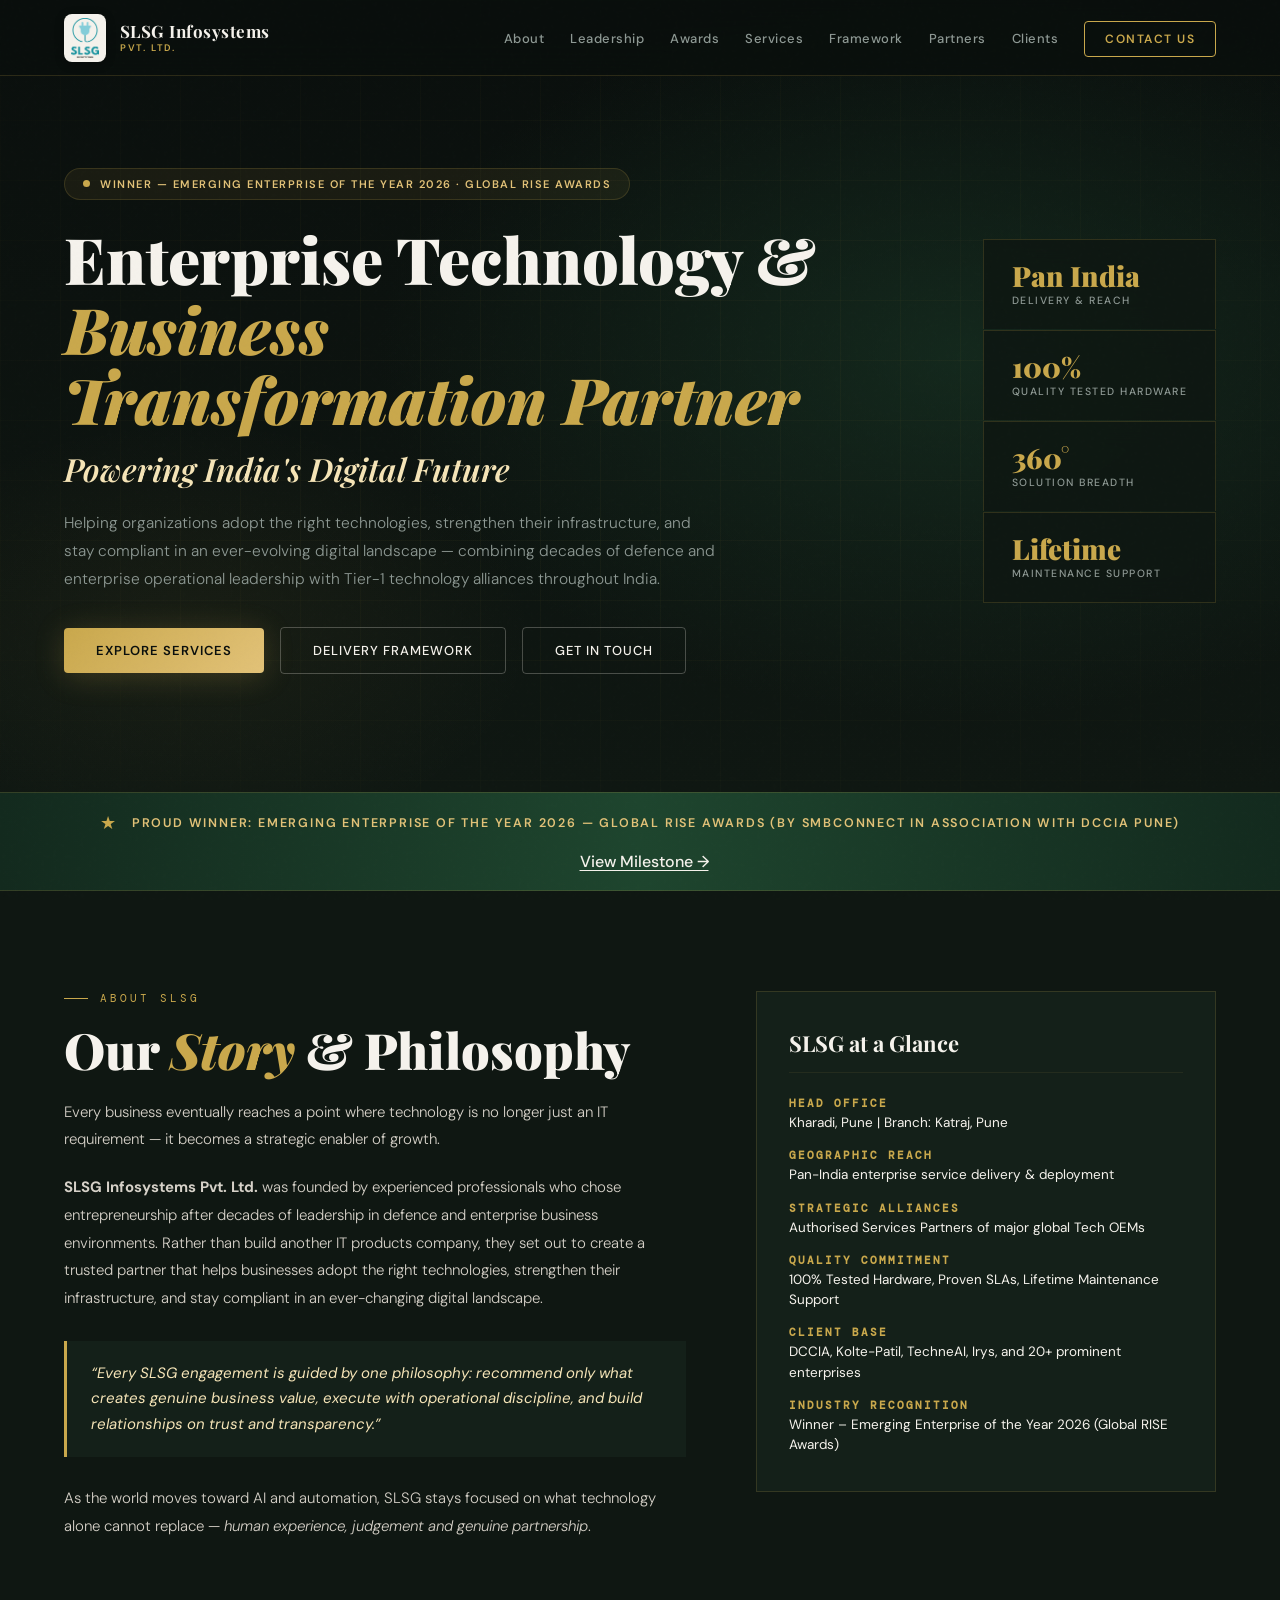
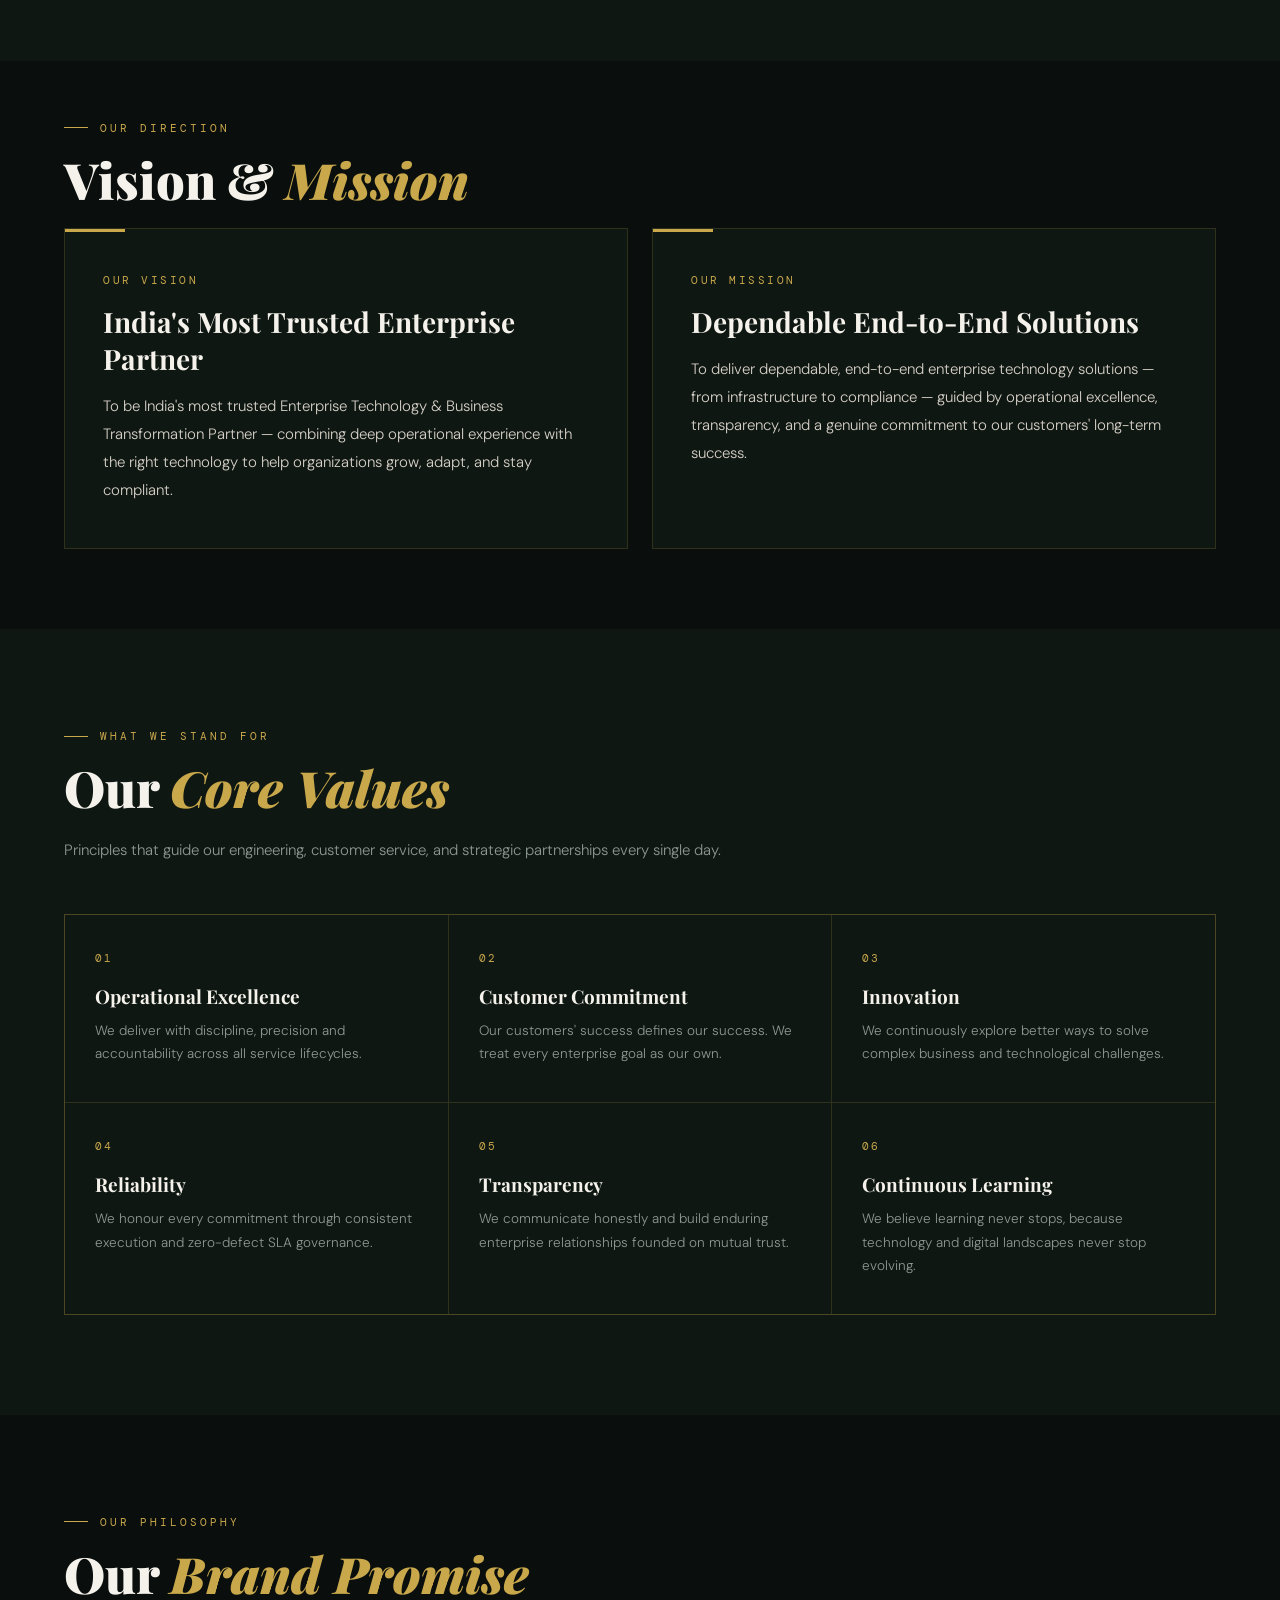
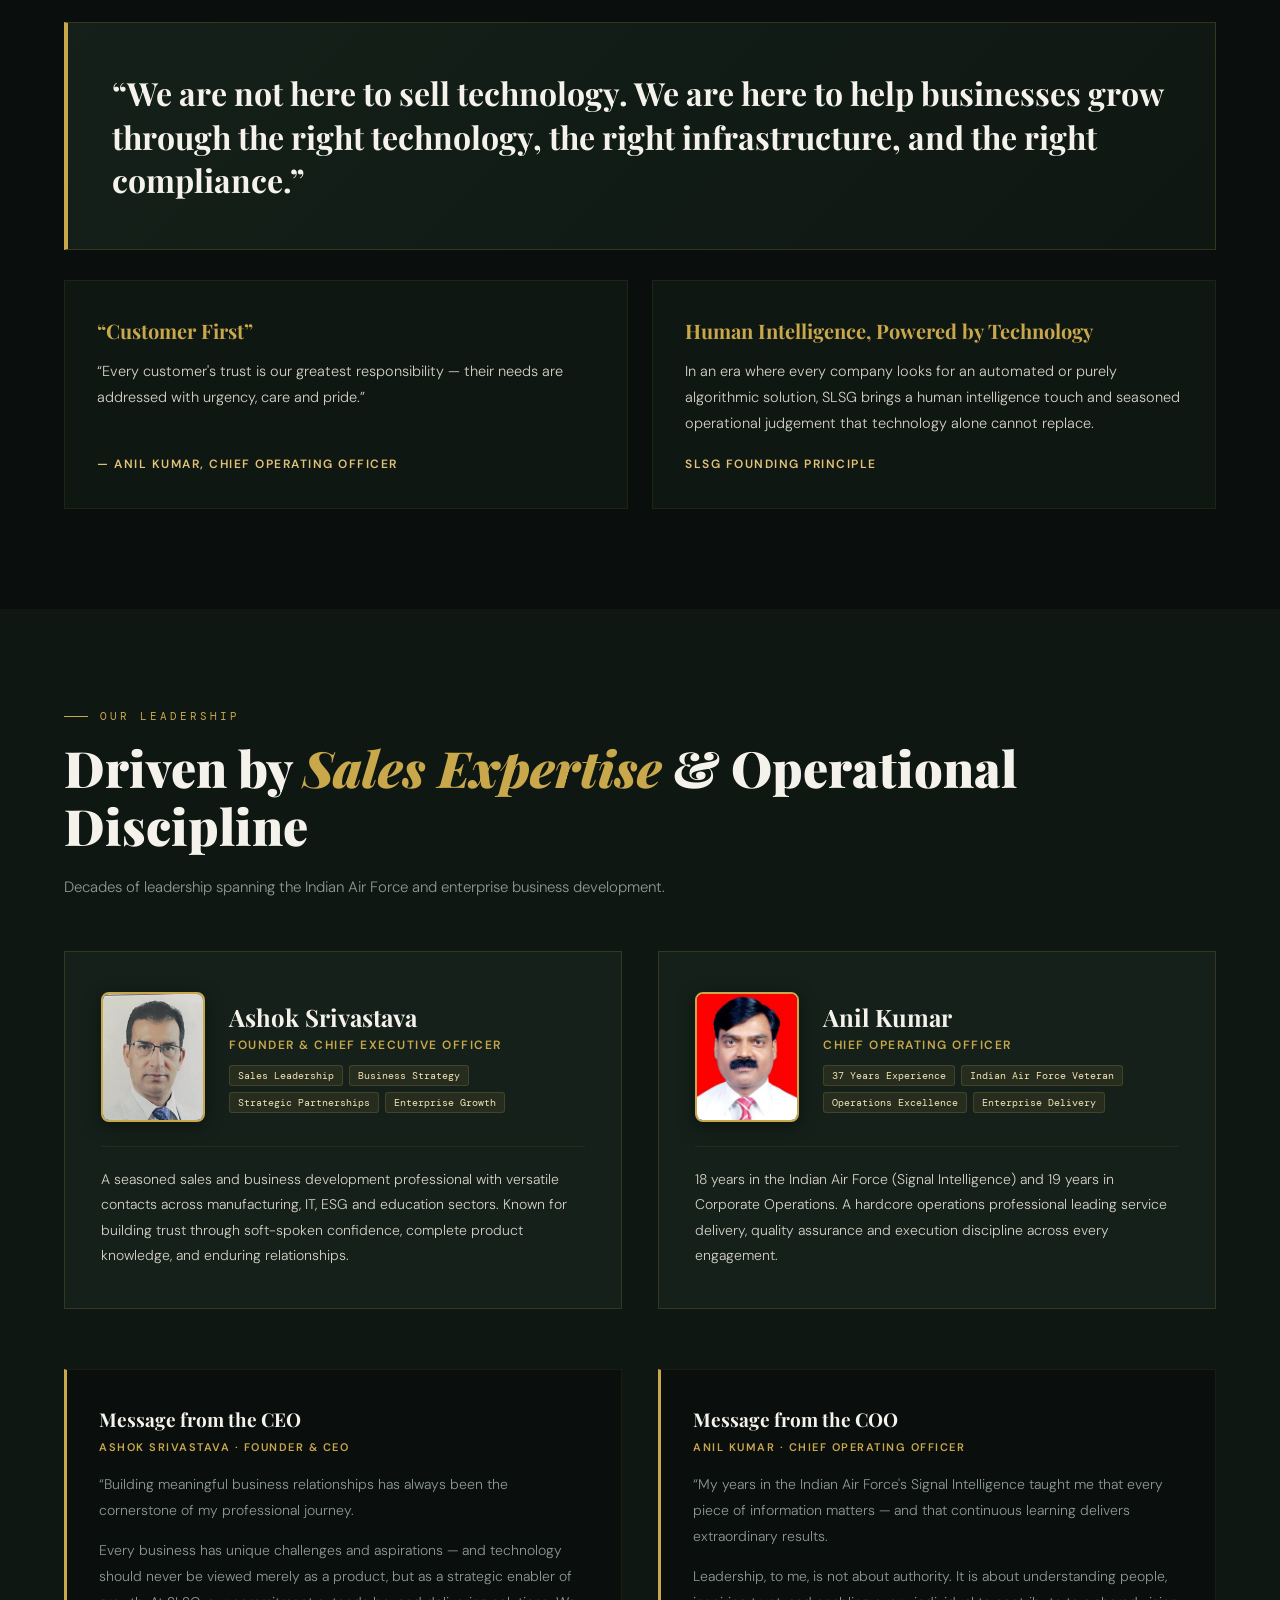
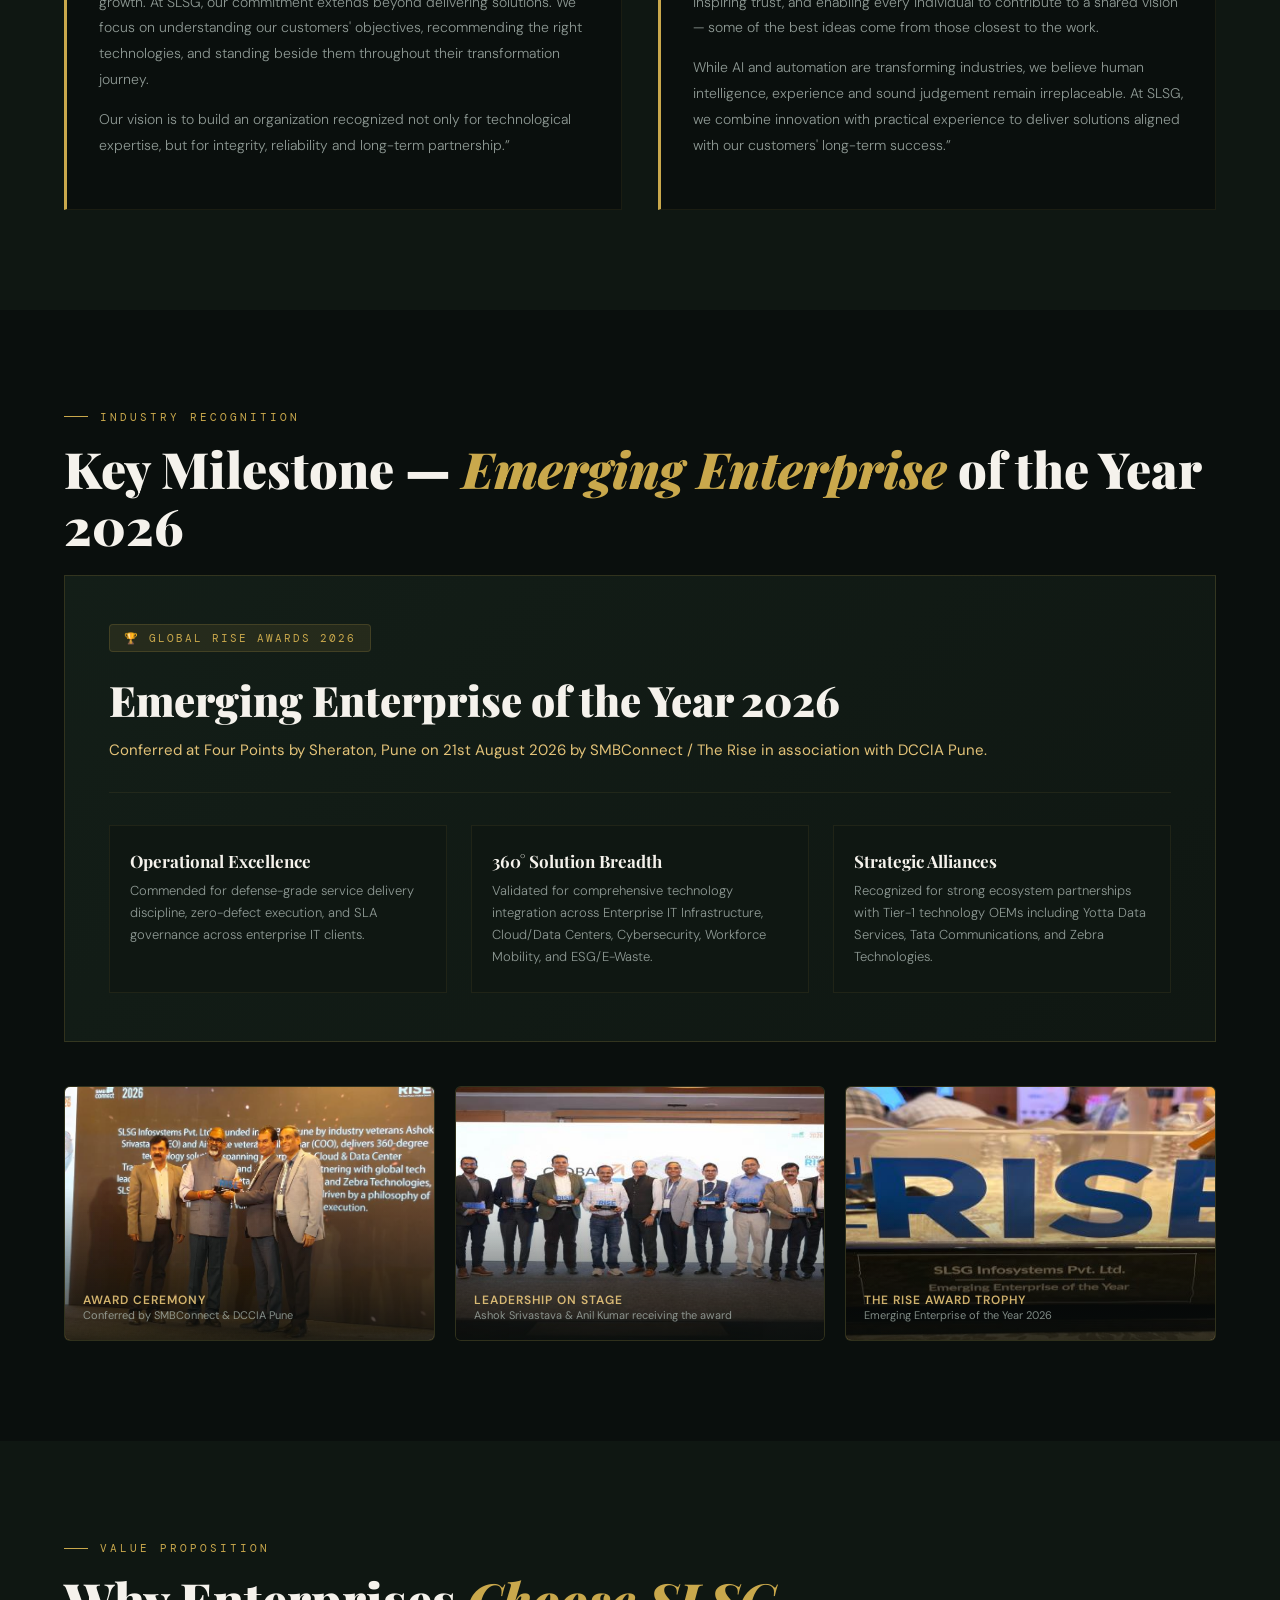
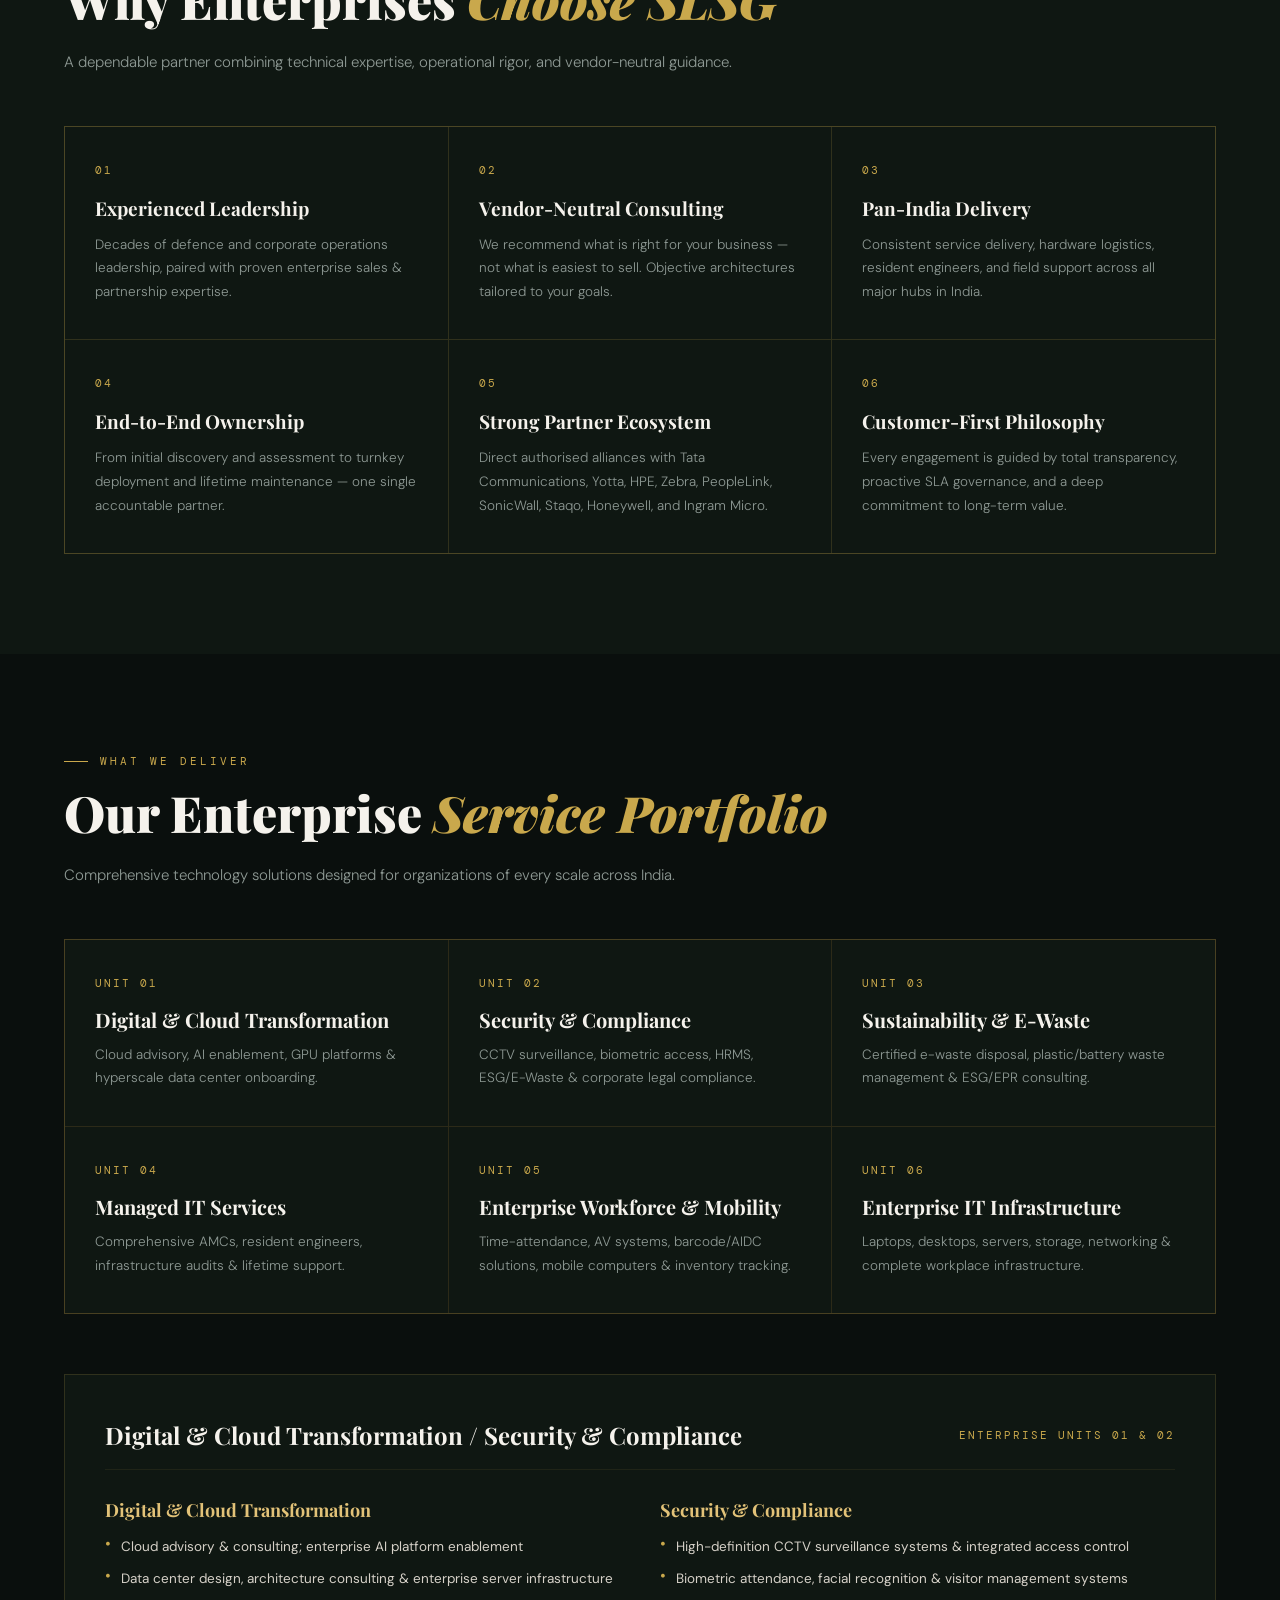
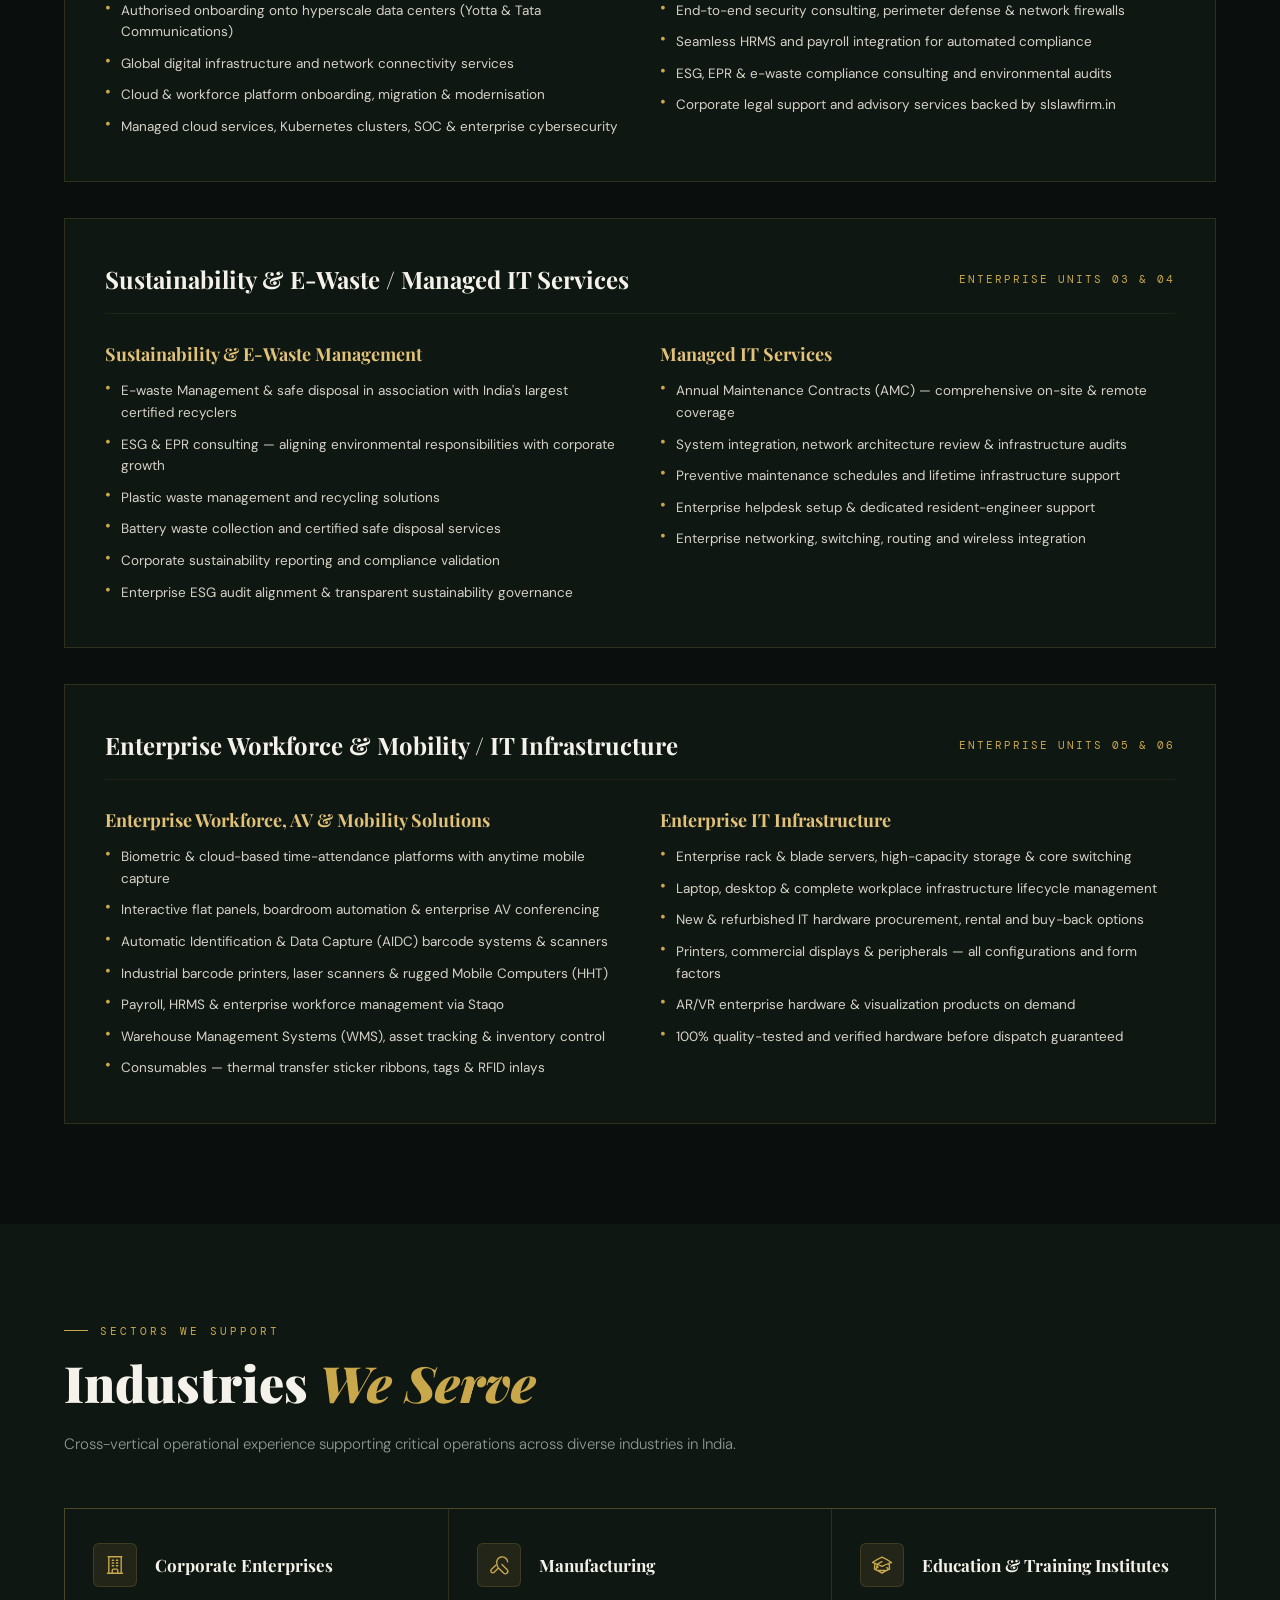
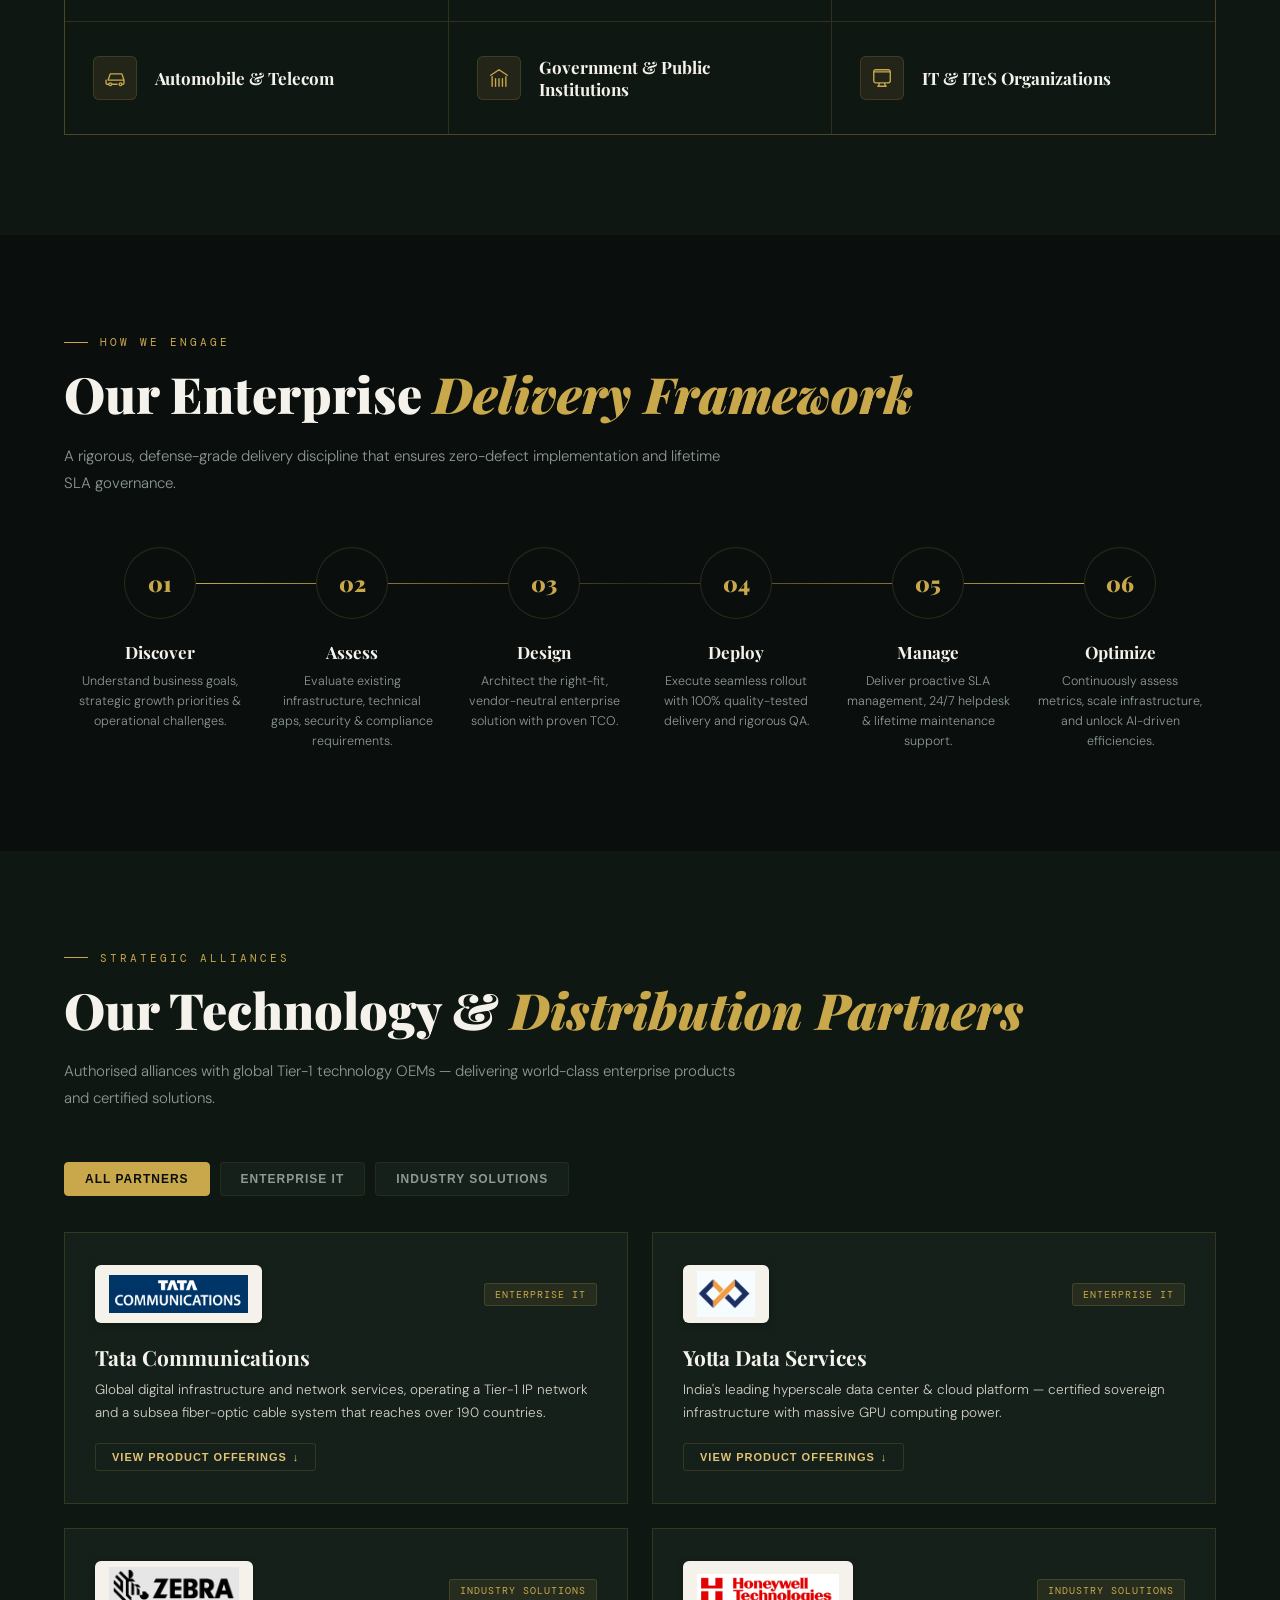
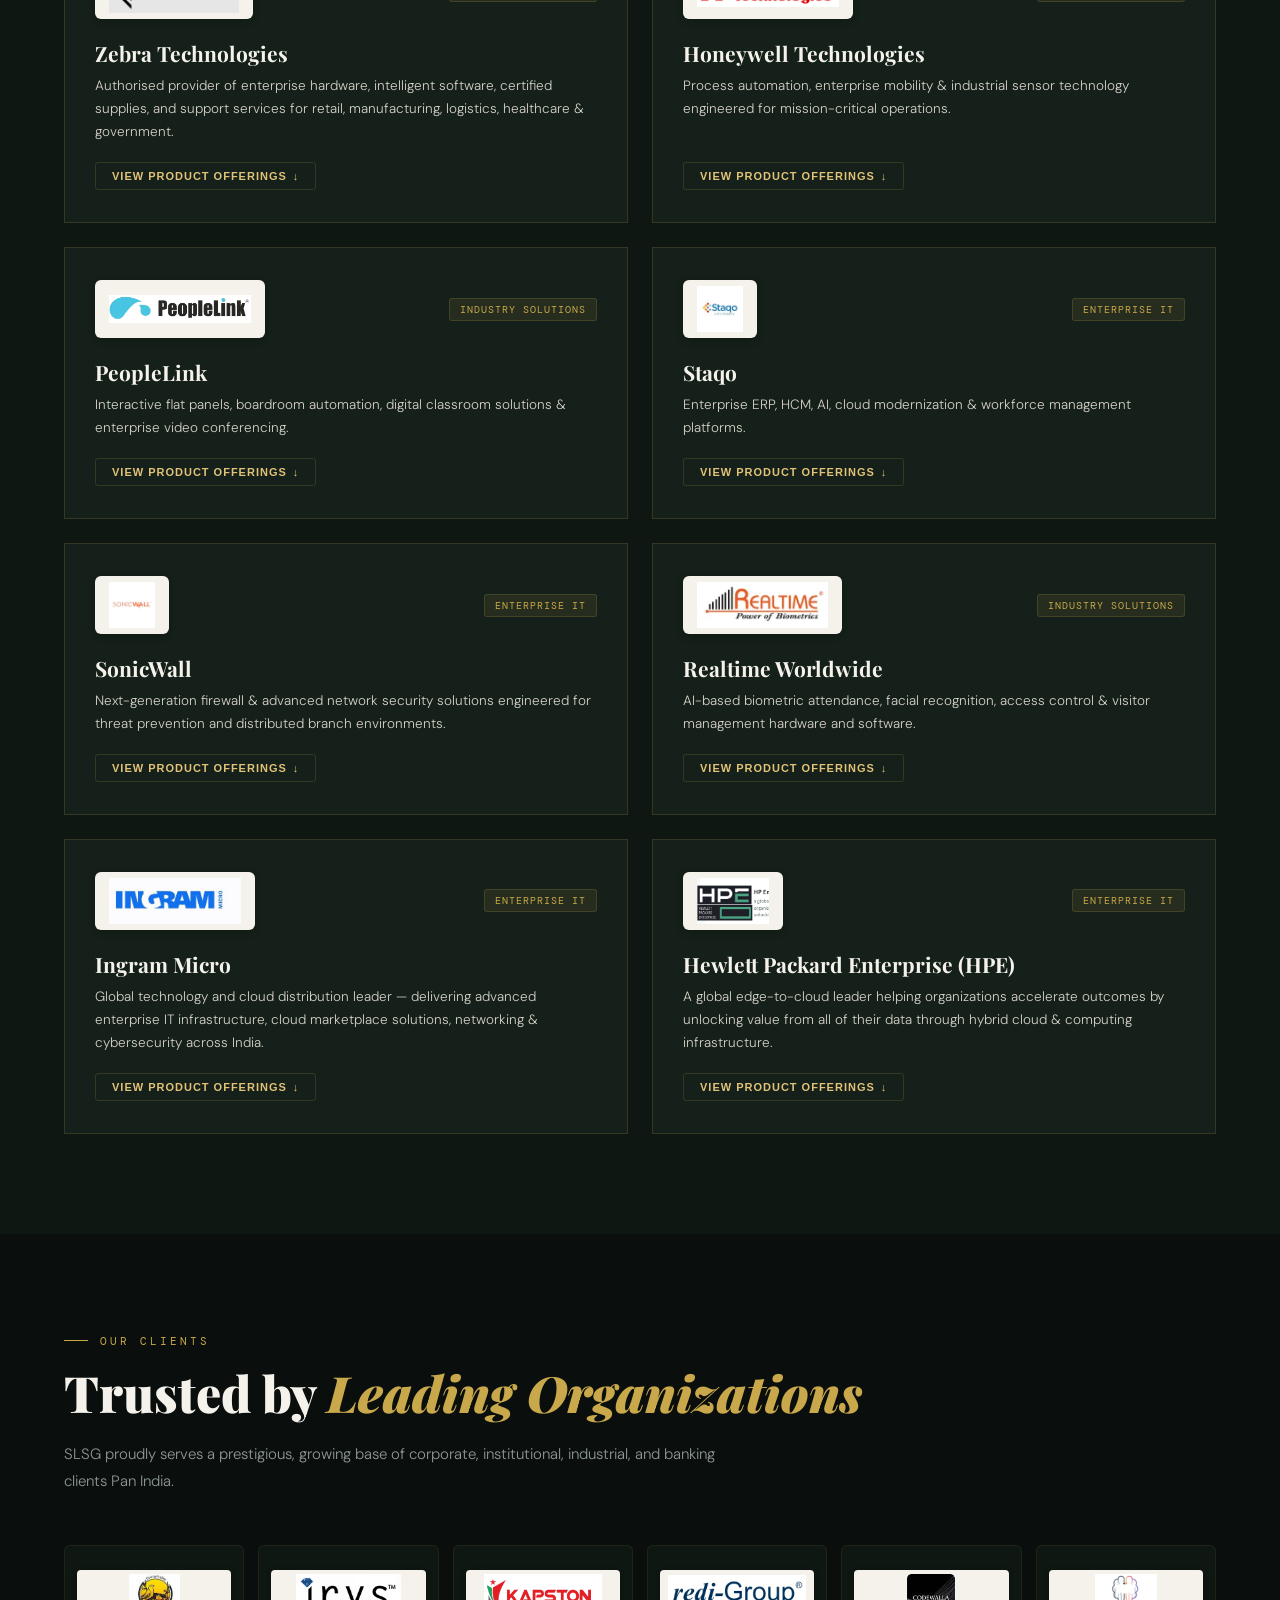
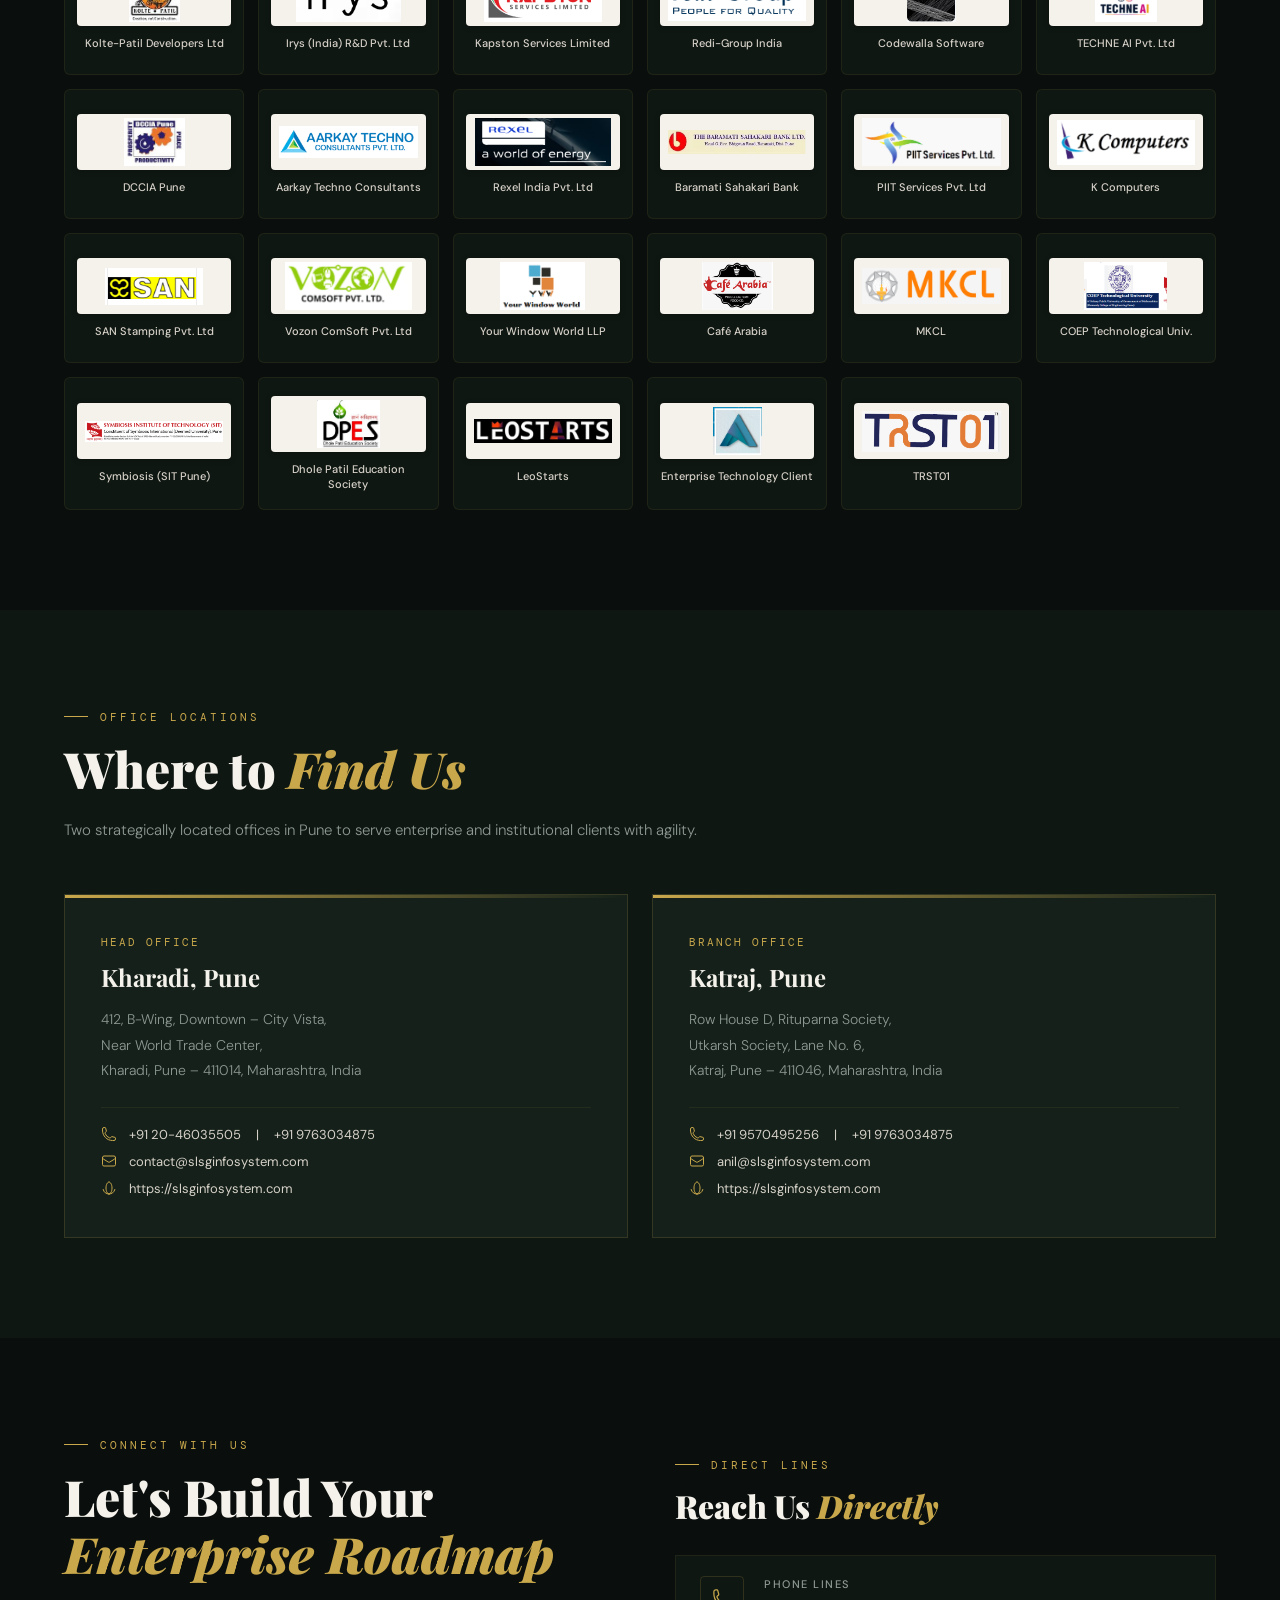
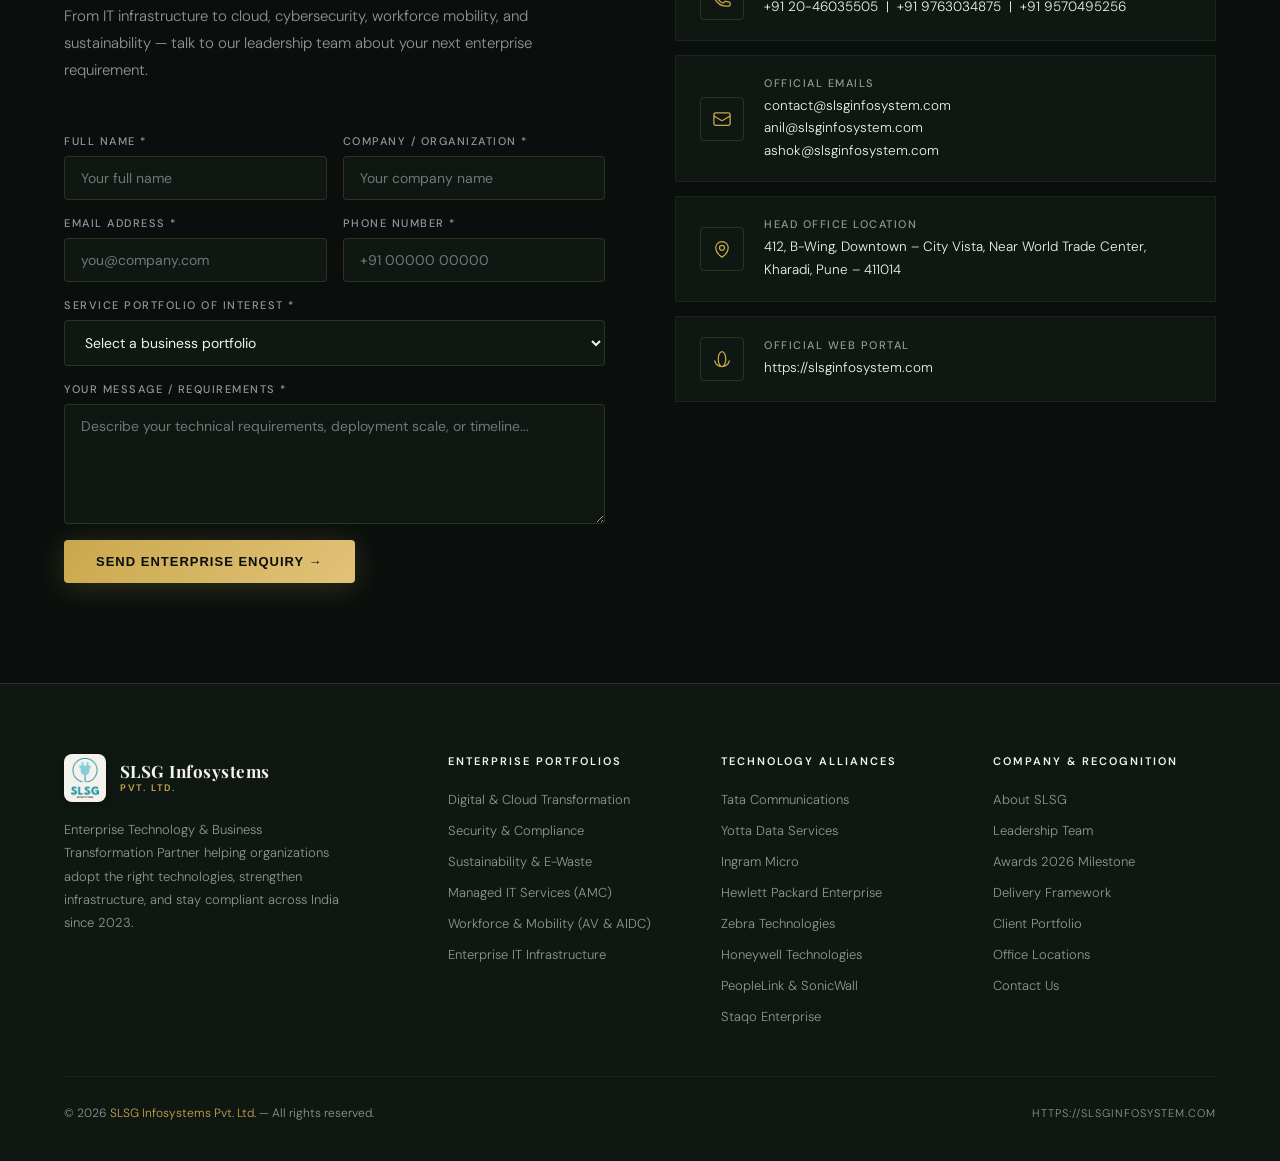
==== index.html @ 9a547523 "Updated Website 05_10" ====
<!DOCTYPE html>
<html lang="en">
<head>
<meta charset="UTF-8">
<meta name="viewport" content="width=device-width, initial-scale=1.0">
<title>SLSG Infosystems Pvt. Ltd. — Enterprise Technology &amp; Business Transformation Partner</title>
<meta name="description" content="SLSG Infosystems Pvt. Ltd. — Winner of Emerging Enterprise of the Year 2026. Enterprise IT Infrastructure, Cloud, Security, Workforce Mobility, and E-Waste solutions across India.">
<link rel="preconnect" href="https://fonts.googleapis.com">
<link href="https://fonts.googleapis.com/css2?family=Playfair+Display:ital,wght@0,600;0,700;0,800;0,900;1,600;1,700&family=DM+Sans:ital,wght@0,300;0,400;0,500;0,600;0,700;1,400&family=DM+Mono:wght@400;500&display=swap" rel="stylesheet">
<style>
  :root {
    --dark: #0a0f0d;
    --dark2: #0f1712;
    --dark3: #142019;
    --dark4: #192820;
    --green: #1a3a28;
    --green2: #245038;
    --accent: #c9a84c;
    --accent2: #e2c278;
    --accent-light: #f5e4b7;
    --white: #f5f2ec;
    --muted: #8e9994;
    --text: #d6d1c8;
    --border: rgba(201,168,76,0.18);
    --border2: rgba(201,168,76,0.09);
    --glow: rgba(201,168,76,0.06);
    --tile-bg: rgba(255,255,255,0.96);
  }

  *, *::before, *::after { box-sizing: border-box; margin: 0; padding: 0; }
  html { scroll-behavior: smooth; overflow-x: hidden; width: 100%; }
  body { font-family: 'DM Sans', sans-serif; background: var(--dark); color: var(--text); overflow-x: hidden; width: 100%; max-width: 100%; cursor: default; }

  ::-webkit-scrollbar { width: 5px; }
  ::-webkit-scrollbar-track { background: var(--dark2); }
  ::-webkit-scrollbar-thumb { background: var(--accent); border-radius: 2px; }

  /* Background subtle grain */
  body::before {
    content: '';
    position: fixed; inset: 0;
    background-image: url("data:image/svg+xml,%3Csvg viewBox='0 0 256 256' xmlns='http://www.w3.org/2000/svg'%3E%3Cfilter id='noise'%3E%3CfeTurbulence type='fractalNoise' baseFrequency='0.9' numOctaves='4' stitchTiles='stitch'/%3E%3C/filter%3E%3Crect width='100%25' height='100%25' filter='url(%23noise)' opacity='0.03'/%3E%3C/svg%3E");
    pointer-events: none; z-index: 9999; opacity: 0.35;
  }

  /* Navigation */
  nav {
    position: fixed; top: 0; left: 0; right: 0; z-index: 1000;
    display: flex; align-items: center; justify-content: space-between;
    padding: 0 5%; height: 76px;
    background: rgba(10,15,13,0.88);
    backdrop-filter: blur(20px);
    border-bottom: 1px solid var(--border);
    transition: all 0.3s ease;
  }
  nav.scrolled { height: 64px; background: rgba(10,15,13,0.98); }
  .nav-logo { display: flex; align-items: center; gap: 14px; text-decoration: none; }
  .nav-logo-icon {
    height: 48px; padding: 4px 7px;
    background: var(--white);
    border-radius: 8px;
    display: flex; align-items: center; justify-content: center;
    flex-shrink: 0;
    box-shadow: 0 2px 10px rgba(0,0,0,0.3);
  }
  .nav-logo-icon img { height: 100%; width: auto; display: block; }
  .nav-logo-text { display: flex; flex-direction: column; line-height: 1.1; }
  .nav-logo-text span:first-child { font-family: 'Playfair Display', serif; font-size: 17px; font-weight: 700; color: var(--white); letter-spacing: 0.5px; }
  .nav-logo-text span:last-child { font-size: 9.5px; font-weight: 600; color: var(--accent); letter-spacing: 1.8px; text-transform: uppercase; margin-top: 2px; }

  .nav-links { display: flex; align-items: center; gap: 26px; list-style: none; }
  .nav-links a { text-decoration: none; font-size: 13px; font-weight: 500; color: var(--muted); letter-spacing: 0.5px; transition: color 0.2s; position: relative; }
  .nav-links a::after { content: ''; position: absolute; bottom: -3px; left: 0; right: 0; height: 1px; background: var(--accent); transform: scaleX(0); transform-origin: left; transition: transform 0.3s ease; }
  .nav-links a:hover { color: var(--accent); }
  .nav-links a:hover::after { transform: scaleX(1); }
  .nav-cta { padding: 9px 20px; background: transparent; border: 1px solid var(--accent); border-radius: 4px; color: var(--accent) !important; font-size: 12px !important; font-weight: 600 !important; letter-spacing: 1.5px !important; text-transform: uppercase; transition: all 0.3s ease !important; }
  .nav-cta::after { display: none !important; }
  .nav-cta:hover { background: var(--accent) !important; color: var(--dark) !important; }

  .hamburger { display: none; flex-direction: column; gap: 5px; cursor: pointer; padding: 6px; border: none; background: transparent; }
  .hamburger span { width: 24px; height: 2px; background: var(--accent); transition: all 0.3s ease; display: block; }

  /* Mobile menu */
  .mobile-menu { position: fixed; inset: 0; z-index: 9999; background: rgba(10,15,13,0.98); backdrop-filter: blur(12px); -webkit-backdrop-filter: blur(12px); display: none; flex-direction: column; align-items: center; justify-content: center; gap: 20px; padding: 40px 24px; overflow-y: auto; }
  .mobile-menu.open { display: flex; animation: fadeIn 0.25s ease; }
  .mobile-menu a:not(.btn-primary) { font-family: 'Playfair Display', serif; font-size: 22px; font-weight: 700; color: var(--white); text-decoration: none; transition: color 0.2s; padding: 4px 10px; text-align: center; }
  .mobile-menu a:not(.btn-primary):hover { color: var(--accent); }
  .mobile-close { position: absolute; top: 20px; right: 24px; background: transparent; border: none; color: var(--accent); font-size: 38px; line-height: 1; cursor: pointer; padding: 8px 12px; transition: color 0.2s; }
  .mobile-close:hover { color: var(--white); }

  /* Buttons */
  .btn-primary { padding: 14px 32px; background: linear-gradient(135deg, var(--accent), var(--accent2)); color: var(--dark); font-size: 13px; font-weight: 600; letter-spacing: 1px; text-transform: uppercase; text-decoration: none; border-radius: 4px; transition: all 0.3s ease; border: none; cursor: pointer; box-shadow: 0 4px 30px rgba(201,168,76,0.22); display: inline-flex; align-items: center; gap: 8px; }
  .btn-primary:hover { transform: translateY(-2px); box-shadow: 0 8px 40px rgba(201,168,76,0.38); }
  .btn-outline { padding: 14px 32px; background: transparent; color: var(--white); font-size: 13px; font-weight: 500; letter-spacing: 1px; text-transform: uppercase; text-decoration: none; border-radius: 4px; border: 1px solid rgba(245,242,236,0.25); transition: all 0.3s ease; cursor: pointer; display: inline-flex; align-items: center; gap: 8px; }
  .btn-outline:hover { border-color: var(--accent); color: var(--accent); }
  .btn-sm { padding: 8px 18px; font-size: 11px; letter-spacing: 1px; }

  /* Common section styles */
  section { padding: 100px 5%; position: relative; }
  .section-label { font-family: 'DM Mono', monospace; font-size: 11px; font-weight: 400; color: var(--accent); letter-spacing: 3px; text-transform: uppercase; margin-bottom: 16px; display: flex; align-items: center; gap: 12px; }
  .section-label::before { content: ''; width: 24px; height: 1px; background: var(--accent); flex-shrink: 0; }
  .section-title { font-family: 'Playfair Display', serif; font-size: clamp(32px, 4vw, 50px); font-weight: 900; color: var(--white); line-height: 1.15; margin-bottom: 20px; }
  .section-title em { font-style: italic; color: var(--accent); }
  .section-desc { font-size: 15px; font-weight: 300; color: var(--muted); line-height: 1.8; max-width: 680px; margin-bottom: 50px; }

  /* Hero Section */
  .hero { min-height: clamp(620px, 88vh, 860px); display: flex; align-items: center; padding: 120px 5% 70px; position: relative; overflow: hidden; }
  .hero-bg { position: absolute; inset: 0; background: radial-gradient(ellipse 65% 65% at 75% 45%, rgba(26,58,40,0.55) 0%, transparent 70%), radial-gradient(ellipse 45% 45% at 15% 80%, rgba(201,168,76,0.06) 0%, transparent 60%), linear-gradient(180deg, var(--dark) 0%, var(--dark2) 100%); }
  .hero-grid { position: absolute; inset: 0; background-image: linear-gradient(rgba(201,168,76,0.04) 1px, transparent 1px), linear-gradient(90deg, rgba(201,168,76,0.04) 1px, transparent 1px); background-size: 60px 60px; mask-image: radial-gradient(ellipse 80% 80% at 50% 50%, black 30%, transparent 100%); }
  .hero-inner { position: relative; z-index: 2; width: 100%; display: flex; justify-content: space-between; align-items: center; gap: 40px; flex-wrap: wrap; }
  .hero-content { max-width: 760px; flex: 1 1 540px; }
  
  .hero-badge { display: inline-flex; align-items: center; gap: 10px; padding: 8px 18px; border: 1px solid var(--border); border-radius: 100px; background: rgba(201,168,76,0.08); margin-bottom: 24px; text-decoration: none; transition: all 0.3s ease; }
  .hero-badge:hover { background: rgba(201,168,76,0.15); border-color: var(--accent); transform: translateY(-2px); }
  .hero-badge-dot { width: 7px; height: 7px; border-radius: 50%; background: var(--accent); animation: pulse 2s infinite; }
  @keyframes pulse { 0%, 100% { opacity: 1; transform: scale(1); } 50% { opacity: 0.4; transform: scale(0.8); } }
  .hero-badge span { font-size: 11px; font-weight: 600; color: var(--accent2); letter-spacing: 1.5px; text-transform: uppercase; }

  .hero h1 { font-family: 'Playfair Display', serif; font-size: clamp(38px, 5vw, 68px); font-weight: 900; line-height: 1.1; color: var(--white); margin-bottom: 12px; }
  .hero h1 em { font-style: italic; color: var(--accent); }
  .hero-sub { font-family: 'Playfair Display', serif; font-size: clamp(20px, 2.5vw, 34px); font-weight: 600; color: var(--accent-light); margin-bottom: 20px; font-style: italic; }
  .hero p { font-size: 15.5px; font-weight: 300; line-height: 1.8; color: var(--muted); max-width: 660px; margin-bottom: 34px; }
  .hero-actions { display: flex; align-items: center; gap: 16px; flex-wrap: wrap; }

  .hero-stats { display: flex; flex-direction: column; gap: 1px; flex-shrink: 0; }
  .hero-stat { padding: 22px 28px; background: rgba(15,23,18,0.85); border: 1px solid var(--border); border-bottom: none; backdrop-filter: blur(12px); min-width: 190px; }
  .hero-stat:last-child { border-bottom: 1px solid var(--border); }
  .hero-stat-num { font-family: 'Playfair Display', serif; font-size: 28px; font-weight: 900; color: var(--accent); line-height: 1; }
  .hero-stat-label { font-size: 10.5px; font-weight: 500; color: var(--muted); letter-spacing: 1.5px; text-transform: uppercase; margin-top: 4px; }

  /* Award Banner Strip */
  .award-banner { padding: 18px 5%; background: linear-gradient(90deg, #132a1e, #1e452e, #132a1e); border-top: 1px solid var(--border); border-bottom: 1px solid var(--border); display: flex; align-items: center; justify-content: center; gap: 16px; flex-wrap: wrap; text-align: center; }
  .award-banner-star { color: var(--accent); font-size: 18px; }
  .award-banner span { font-size: 12.5px; font-weight: 600; color: var(--accent2); letter-spacing: 1.8px; text-transform: uppercase; }
  .award-banner a { color: var(--white); text-decoration: underline; text-underline-offset: 3px; font-weight: 500; margin-left: 8px; transition: color 0.2s; }
  .award-banner a:hover { color: var(--accent); }

  /* About Story Section */
  .about-story { background: var(--dark2); display: grid; grid-template-columns: 1.15fr 0.85fr; gap: 70px; align-items: start; }
  .story-text p { font-size: 15px; font-weight: 300; line-height: 1.85; color: var(--text); margin-bottom: 20px; }
  .story-quote { padding: 20px 24px; border-left: 3px solid var(--accent); background: var(--dark3); font-style: italic; color: var(--accent-light); margin: 28px 0; font-size: 15px; line-height: 1.7; }
  
  .glance-card { background: var(--dark3); border: 1px solid var(--border); padding: 36px 32px; position: sticky; top: 100px; }
  .glance-card h3 { font-family: 'Playfair Display', serif; font-size: 22px; color: var(--white); margin-bottom: 24px; padding-bottom: 14px; border-bottom: 1px solid var(--border2); }
  .glance-list { list-style: none; display: flex; flex-direction: column; gap: 16px; }
  .glance-item { display: flex; flex-direction: column; gap: 3px; }
  .glance-item strong { font-family: 'DM Mono', monospace; font-size: 10.5px; color: var(--accent); letter-spacing: 2px; text-transform: uppercase; }
  .glance-item span { font-size: 13.5px; color: var(--white); font-weight: 400; line-height: 1.5; }

  /* Vision & Mission */
  .vision-mission { background: var(--dark); padding-top: 60px; padding-bottom: 80px; }
  .vm-grid { display: grid; grid-template-columns: 1fr 1fr; gap: 24px; }
  .vm-card { background: var(--dark2); border: 1px solid var(--border); padding: 44px 38px; position: relative; overflow: hidden; }
  .vm-card::before { content: ''; position: absolute; top: 0; left: 0; width: 60px; height: 3px; background: var(--accent); }
  .vm-tag { font-family: 'DM Mono', monospace; font-size: 11px; color: var(--accent); letter-spacing: 2.5px; text-transform: uppercase; margin-bottom: 16px; }
  .vm-card h3 { font-family: 'Playfair Display', serif; font-size: 28px; font-weight: 700; color: var(--white); margin-bottom: 16px; }
  .vm-card p { font-size: 15px; font-weight: 300; line-height: 1.85; color: var(--text); }

  /* Core Values */
  .values-section { background: var(--dark2); }
  .values-grid { display: grid; grid-template-columns: repeat(3, 1fr); gap: 1px; background: var(--border); border: 1px solid var(--border); }
  .value-card { background: var(--dark2); padding: 36px 30px; transition: all 0.3s ease; }
  .value-card:hover { background: var(--dark3); }
  .value-num { font-family: 'DM Mono', monospace; font-size: 11px; color: var(--accent); letter-spacing: 2px; margin-bottom: 18px; }
  .value-title { font-family: 'Playfair Display', serif; font-size: 19px; font-weight: 700; color: var(--white); margin-bottom: 10px; }
  .value-desc { font-size: 13.5px; font-weight: 300; color: var(--muted); line-height: 1.75; }

  /* Brand Promise */
  .promise-section { background: var(--dark); }
  .promise-banner { background: linear-gradient(135deg, var(--dark3), var(--dark2)); border: 1px solid var(--border); padding: 48px 44px; margin-bottom: 30px; border-left: 4px solid var(--accent); }
  .promise-banner h3 { font-family: 'Playfair Display', serif; font-size: clamp(22px, 2.5vw, 32px); color: var(--white); line-height: 1.35; }
  .promise-grid { display: grid; grid-template-columns: 1fr 1fr; gap: 24px; }
  .promise-card { background: var(--dark2); border: 1px solid var(--border2); padding: 36px 32px; display: flex; flex-direction: column; justify-content: space-between; }
  .promise-card h4 { font-family: 'Playfair Display', serif; font-size: 20px; color: var(--accent); margin-bottom: 14px; }
  .promise-card p { font-size: 14.5px; font-weight: 300; color: var(--text); line-height: 1.8; }
  .promise-author { margin-top: 20px; font-size: 12px; font-weight: 600; color: var(--accent2); letter-spacing: 1.5px; text-transform: uppercase; }

  /* Leadership Section */
  .leadership { background: var(--dark2); }
  .leaders-grid { display: grid; grid-template-columns: 1fr 1fr; gap: 36px; margin-bottom: 60px; }
  .leader-card { background: var(--dark3); border: 1px solid var(--border); padding: 40px 36px; display: flex; flex-direction: column; position: relative; }
  .leader-header { display: flex; gap: 24px; align-items: center; margin-bottom: 24px; }
  .leader-photo { width: 104px; height: 130px; border-radius: 8px; overflow: hidden; border: 2px solid var(--accent); flex-shrink: 0; background: var(--dark4); box-shadow: 0 4px 18px rgba(0,0,0,0.4); }
  .leader-photo img { width: 100%; height: 100%; object-fit: cover; object-position: center top; display: block; }
  .leader-meta h3 { font-family: 'Playfair Display', serif; font-size: 24px; font-weight: 700; color: var(--white); margin-bottom: 4px; }
  .leader-role { font-size: 12px; font-weight: 600; color: var(--accent); letter-spacing: 1.5px; text-transform: uppercase; margin-bottom: 12px; }
  .leader-tags { display: flex; flex-wrap: wrap; gap: 6px; }
  .leader-tag { font-family: 'DM Mono', monospace; font-size: 10px; background: rgba(201,168,76,0.1); border: 1px solid var(--border); color: var(--accent-light); padding: 3px 8px; border-radius: 3px; }
  .leader-bio { font-size: 14px; font-weight: 300; color: var(--text); line-height: 1.8; border-top: 1px solid var(--border2); padding-top: 20px; }

  .messages-grid { display: grid; grid-template-columns: 1fr 1fr; gap: 36px; }
  .message-card { background: var(--dark); border: 1px solid var(--border2); border-left: 3px solid var(--accent); padding: 36px 32px; }
  .message-card h4 { font-family: 'Playfair Display', serif; font-size: 19px; color: var(--white); margin-bottom: 8px; }
  .message-card .msg-author { font-size: 11px; font-weight: 600; color: var(--accent); letter-spacing: 1.5px; text-transform: uppercase; margin-bottom: 18px; }
  .message-card p { font-size: 14px; font-weight: 300; color: var(--muted); line-height: 1.85; margin-bottom: 14px; }

  /* Awards Section */
  .awards-section { background: var(--dark); }
  .award-highlight { background: linear-gradient(135deg, rgba(20,32,25,0.9), rgba(15,23,18,0.95)); border: 1px solid var(--border); padding: 48px 44px; margin-bottom: 44px; position: relative; }
  .award-header-badge { display: inline-flex; align-items: center; gap: 8px; font-family: 'DM Mono', monospace; font-size: 11px; color: var(--accent); letter-spacing: 2px; text-transform: uppercase; background: rgba(201,168,76,0.1); border: 1px solid var(--border); padding: 6px 14px; border-radius: 4px; margin-bottom: 20px; }
  .award-title-main { font-family: 'Playfair Display', serif; font-size: clamp(28px, 3.5vw, 42px); color: var(--white); font-weight: 900; margin-bottom: 12px; }
  .award-venue { font-size: 15px; color: var(--accent2); margin-bottom: 30px; font-weight: 400; }
  
  .award-pillars { display: grid; grid-template-columns: repeat(3, 1fr); gap: 24px; margin-top: 32px; border-top: 1px solid var(--border2); padding-top: 32px; }
  .pillar-card { background: var(--dark2); border: 1px solid var(--border2); padding: 24px 20px; }
  .pillar-card h4 { font-family: 'Playfair Display', serif; font-size: 17px; color: var(--white); margin-bottom: 8px; display: flex; align-items: center; gap: 8px; }
  .pillar-card p { font-size: 13px; font-weight: 300; color: var(--muted); line-height: 1.7; }

  .award-gallery { display: grid; grid-template-columns: repeat(3, 1fr); gap: 20px; margin-top: 30px; }
  .gallery-item { position: relative; border-radius: 6px; overflow: hidden; border: 1px solid var(--border); cursor: pointer; aspect-ratio: 16/11; background: var(--dark2); }
  .gallery-item img { width: 100%; height: 100%; object-fit: cover; display: block; transition: transform 0.4s ease; }
  .gallery-item:hover img { transform: scale(1.04); }
  .gallery-overlay { position: absolute; inset: 0; background: linear-gradient(180deg, transparent 40%, rgba(10,15,13,0.92) 100%); display: flex; flex-direction: column; justify-content: flex-end; padding: 18px; color: var(--white); opacity: 0.9; }
  .gallery-overlay span { font-size: 12px; font-weight: 600; color: var(--accent2); letter-spacing: 1px; text-transform: uppercase; }
  .gallery-overlay small { font-size: 11px; color: var(--muted); }

  /* Lightbox Modal */
  .modal { display: none; position: fixed; inset: 0; z-index: 10000; background: rgba(0,0,0,0.92); backdrop-filter: blur(8px); align-items: center; justify-content: center; padding: 20px; }
  .modal.active { display: flex; }
  .modal-content { max-width: 900px; max-height: 85vh; position: relative; display: flex; flex-direction: column; align-items: center; }
  .modal-content img { max-width: 100%; max-height: 75vh; border: 1px solid var(--border); border-radius: 6px; box-shadow: 0 10px 40px rgba(0,0,0,0.8); }
  .modal-caption { color: var(--accent2); font-size: 14px; margin-top: 14px; text-align: center; }
  .modal-close { position: absolute; top: -40px; right: 0; color: var(--white); font-size: 32px; cursor: pointer; line-height: 1; }

  /* Why Choose SLSG */
  .why-slsg { background: var(--dark2); }
  .why-grid { display: grid; grid-template-columns: repeat(3, 1fr); gap: 1px; background: var(--border); border: 1px solid var(--border); }
  .why-card { background: var(--dark2); padding: 36px 30px; transition: all 0.3s ease; }
  .why-card:hover { background: var(--dark3); }
  .why-num { font-family: 'DM Mono', monospace; font-size: 11px; color: var(--accent); letter-spacing: 2px; margin-bottom: 18px; }
  .why-title { font-family: 'Playfair Display', serif; font-size: 19px; font-weight: 700; color: var(--white); margin-bottom: 12px; }
  .why-desc { font-size: 13.5px; font-weight: 300; color: var(--muted); line-height: 1.75; }

  /* Service Portfolios */
  .services { background: var(--dark); }
  .services-overview-grid { display: grid; grid-template-columns: repeat(3, 1fr); gap: 1px; background: var(--border); border: 1px solid var(--border); margin-bottom: 60px; }
  .overview-card { background: var(--dark2); padding: 36px 30px; transition: all 0.3s ease; }
  .overview-card:hover { background: var(--dark3); }
  .overview-num { font-family: 'DM Mono', monospace; font-size: 11px; color: var(--accent); letter-spacing: 2px; margin-bottom: 16px; }
  .overview-title { font-family: 'Playfair Display', serif; font-size: 20px; font-weight: 700; color: var(--white); margin-bottom: 10px; }
  .overview-desc { font-size: 13.5px; font-weight: 300; color: var(--muted); line-height: 1.75; }

  .business-units { display: flex; flex-direction: column; gap: 36px; }
  .bu-card { background: var(--dark2); border: 1px solid var(--border); padding: 44px 40px; position: relative; }
  .bu-header { display: flex; justify-content: space-between; align-items: center; border-bottom: 1px solid var(--border2); padding-bottom: 18px; margin-bottom: 28px; flex-wrap: wrap; gap: 12px; }
  .bu-header h3 { font-family: 'Playfair Display', serif; font-size: 24px; color: var(--white); font-weight: 700; }
  .bu-header span { font-family: 'DM Mono', monospace; font-size: 11px; color: var(--accent); letter-spacing: 2px; text-transform: uppercase; }
  .bu-grid { display: grid; grid-template-columns: 1fr 1fr; gap: 40px; }
  .bu-col h4 { font-family: 'Playfair Display', serif; font-size: 18px; color: var(--accent2); margin-bottom: 14px; }
  .bu-list { list-style: none; display: flex; flex-direction: column; gap: 10px; }
  .bu-list li { font-size: 13.5px; color: var(--text); display: flex; align-items: flex-start; gap: 10px; line-height: 1.6; }
  .bu-list li::before { content: '•'; color: var(--accent); font-size: 16px; line-height: 1; flex-shrink: 0; }

  /* Industries */
  .industries-section { background: var(--dark2); }
  .industries-grid { display: grid; grid-template-columns: repeat(3, 1fr); gap: 1px; background: var(--border); border: 1px solid var(--border); }
  .industry-card { background: var(--dark2); padding: 34px 28px; display: flex; align-items: center; gap: 18px; transition: background 0.3s; }
  .industry-card:hover { background: var(--dark3); }
  .industry-icon { width: 44px; height: 44px; border-radius: 6px; background: rgba(201,168,76,0.1); border: 1px solid var(--border); display: flex; align-items: center; justify-content: center; color: var(--accent); flex-shrink: 0; }
  .industry-icon svg { width: 22px; height: 22px; }
  .industry-title { font-family: 'Playfair Display', serif; font-size: 17px; font-weight: 700; color: var(--white); }

  /* Delivery Framework */
  .framework-section { background: var(--dark); }
  .framework-steps { display: grid; grid-template-columns: repeat(6, 1fr); gap: 0; position: relative; margin-top: 40px; }
  .framework-steps::before { content: ''; position: absolute; top: 36px; left: calc(8.33% + 20px); right: calc(8.33% + 20px); height: 1px; background: linear-gradient(90deg, var(--accent), rgba(201,168,76,0.2), var(--accent)); }
  .fw-step { display: flex; flex-direction: column; align-items: center; text-align: center; padding: 0 14px; position: relative; z-index: 2; }
  .fw-num { width: 72px; height: 72px; border: 1px solid var(--border); border-radius: 50%; display: flex; align-items: center; justify-content: center; font-family: 'Playfair Display', serif; font-size: 22px; font-weight: 900; color: var(--accent); background: var(--dark); margin-bottom: 22px; transition: all 0.3s ease; }
  .fw-step:hover .fw-num { background: var(--accent); color: var(--dark); border-color: var(--accent); transform: scale(1.08); }
  .fw-title { font-family: 'Playfair Display', serif; font-size: 17px; font-weight: 700; color: var(--white); margin-bottom: 8px; }
  .fw-desc { font-size: 12.5px; font-weight: 300; color: var(--muted); line-height: 1.6; }

  /* Partners Section */
  .partners-section { background: var(--dark2); }
  .partner-filters { display: flex; gap: 10px; flex-wrap: wrap; margin-bottom: 36px; }
  .filter-btn { padding: 9px 20px; background: var(--dark3); border: 1px solid var(--border2); color: var(--muted); border-radius: 4px; font-size: 12px; font-weight: 600; letter-spacing: 1px; text-transform: uppercase; cursor: pointer; transition: all 0.25s ease; }
  .filter-btn:hover, .filter-btn.active { background: var(--accent); color: var(--dark); border-color: var(--accent); }
  
  .partners-grid { display: grid; grid-template-columns: repeat(2, 1fr); gap: 24px; }
  .partner-card { background: var(--dark3); border: 1px solid var(--border); padding: 32px 30px; display: flex; flex-direction: column; transition: all 0.3s ease; position: relative; }
  .partner-card:hover { border-color: var(--accent); box-shadow: 0 6px 24px rgba(0,0,0,0.3); }
  .partner-top { display: flex; justify-content: space-between; align-items: center; margin-bottom: 20px; gap: 16px; }
  
  .partner-logo-box { height: 58px; max-width: 170px; padding: 6px 14px; background: var(--white); border-radius: 6px; display: flex; align-items: center; justify-content: center; flex-shrink: 0; box-shadow: 0 2px 8px rgba(0,0,0,0.2); }
  .partner-logo-box img { max-height: 100%; max-width: 100%; object-fit: contain; display: block; }
  
  .partner-vertical-tag { font-family: 'DM Mono', monospace; font-size: 10px; color: var(--accent); background: rgba(201,168,76,0.1); border: 1px solid var(--border); padding: 4px 10px; border-radius: 3px; letter-spacing: 1px; text-transform: uppercase; }
  .partner-name { font-family: 'Playfair Display', serif; font-size: 21px; font-weight: 700; color: var(--white); margin-bottom: 8px; }
  .partner-lob { font-size: 13.5px; font-weight: 300; color: var(--text); line-height: 1.7; margin-bottom: 18px; }
  
  .partner-toggle-btn { background: transparent; border: 1px solid var(--border); color: var(--accent2); padding: 7px 16px; font-size: 11px; font-weight: 600; letter-spacing: 1px; text-transform: uppercase; border-radius: 3px; cursor: pointer; width: fit-content; margin-top: auto; transition: all 0.2s; display: inline-flex; align-items: center; gap: 6px; }
  .partner-toggle-btn:hover { background: rgba(201,168,76,0.15); border-color: var(--accent); }
  .partner-offerings { display: none; margin-top: 18px; padding-top: 18px; border-top: 1px solid var(--border2); font-size: 12.5px; color: var(--muted); line-height: 1.7; }
  .partner-offerings.expanded { display: block; animation: fadeIn 0.3s ease; }
  .offering-group { margin-bottom: 10px; }
  .offering-group strong { color: var(--white); font-weight: 600; display: block; margin-bottom: 2px; }

  /* Clients Section */
  .clients-section { background: var(--dark); }
  .clients-grid { display: grid; grid-template-columns: repeat(6, 1fr); gap: 14px; margin-top: 40px; }
  .client-card { background: var(--dark2); border: 1px solid var(--border2); border-radius: 6px; padding: 18px 12px; display: flex; flex-direction: column; align-items: center; justify-content: center; text-align: center; gap: 10px; transition: all 0.3s ease; min-height: 130px; }
  .client-card:hover { border-color: var(--accent); background: var(--dark3); transform: translateY(-3px); }
  
  .client-logo-box { width: 100%; height: 56px; padding: 4px 8px; background: var(--white); border-radius: 4px; display: flex; align-items: center; justify-content: center; box-shadow: 0 1px 6px rgba(0,0,0,0.2); }
  .client-logo-box img { max-height: 100%; max-width: 100%; object-fit: contain; display: block; }
  .client-name { font-size: 11px; font-weight: 500; color: var(--text); line-height: 1.3; }

  /* Locations Section */
  .locations { background: var(--dark2); }
  .locations-grid { display: grid; grid-template-columns: 1fr 1fr; gap: 24px; margin-top: 40px; }
  .location-card { background: var(--dark3); border: 1px solid var(--border); padding: 40px 36px; position: relative; overflow: hidden; }
  .location-card::after { content: ''; position: absolute; top: 0; left: 0; right: 0; height: 3px; background: linear-gradient(90deg, var(--accent), transparent); }
  .location-type { font-family: 'DM Mono', monospace; font-size: 11px; color: var(--accent); letter-spacing: 2px; text-transform: uppercase; margin-bottom: 12px; }
  .location-name { font-family: 'Playfair Display', serif; font-size: 24px; font-weight: 700; color: var(--white); margin-bottom: 14px; }
  .location-addr { font-size: 14px; font-weight: 300; color: var(--muted); line-height: 1.8; margin-bottom: 24px; }
  .location-contact { display: flex; flex-direction: column; gap: 10px; border-top: 1px solid var(--border2); padding-top: 18px; }
  .contact-item { display: flex; align-items: center; gap: 12px; font-size: 13px; color: var(--text); }
  .contact-item svg { width: 16px; height: 16px; color: var(--accent); flex-shrink: 0; }
  .contact-item a { color: inherit; text-decoration: none; transition: color 0.2s; }
  .contact-item a:hover { color: var(--accent); }

  /* Contact Section */
  .contact-section { background: var(--dark); display: grid; grid-template-columns: 1fr 1fr; gap: 70px; align-items: start; }
  .contact-form { display: flex; flex-direction: column; gap: 16px; margin-top: 30px; }
  .form-row { display: grid; grid-template-columns: 1fr 1fr; gap: 16px; }
  .form-group { display: flex; flex-direction: column; gap: 8px; }
  .form-group label { font-size: 11px; font-weight: 500; color: var(--muted); letter-spacing: 1.5px; text-transform: uppercase; }
  .form-group input, .form-group textarea, .form-group select { background: var(--dark2); border: 1px solid var(--border); border-radius: 4px; padding: 12px 16px; font-family: 'DM Sans', sans-serif; font-size: 14px; color: var(--white); transition: border-color 0.2s, background 0.2s; outline: none; width: 100%; }
  .form-group select option { background: var(--dark2); color: var(--white); }
  .form-group input:focus, .form-group textarea:focus, .form-group select:focus { border-color: var(--accent); background: var(--dark3); }
  .form-group textarea { resize: vertical; min-height: 120px; }
  .form-group.has-error input,
  .form-group.has-error textarea,
  .form-group.has-error select {
    border-color: #e25c5c !important;
    background: rgba(226, 92, 92, 0.08) !important;
    box-shadow: 0 0 10px rgba(226, 92, 92, 0.25) !important;
  }
  .form-group.has-error label {
    color: #e25c5c !important;
  }
  .form-alert {
    padding: 12px 16px;
    border-radius: 4px;
    font-size: 13px;
    line-height: 1.5;
    margin-top: 4px;
  }
  .form-alert.error {
    background: rgba(226, 92, 92, 0.12);
    border: 1px solid rgba(226, 92, 92, 0.45);
    color: #ff9494;
  }
  .form-alert.success {
    background: rgba(36, 80, 56, 0.25);
    border: 1px solid rgba(45, 122, 79, 0.6);
    color: #4ade80;
  }

  .contact-info { padding-top: 20px; }
  .info-cards { display: flex; flex-direction: column; gap: 14px; margin-top: 30px; }
  .info-card { padding: 20px 24px; border: 1px solid var(--border2); background: var(--dark2); display: flex; align-items: center; gap: 20px; transition: border-color 0.3s, background 0.3s; }
  .info-card:hover { border-color: var(--border); background: var(--dark3); }
  .info-card-icon { width: 44px; height: 44px; flex-shrink: 0; border: 1px solid var(--border); border-radius: 4px; display: flex; align-items: center; justify-content: center; color: var(--accent); }
  .info-card-icon svg { width: 20px; height: 20px; }
  .info-card-text strong { display: block; font-size: 11px; font-weight: 500; color: var(--muted); letter-spacing: 1.5px; text-transform: uppercase; margin-bottom: 4px; }
  .info-card-text span { font-size: 13.5px; color: var(--white); font-weight: 300; line-height: 1.6; }
  .info-card-text a { color: var(--white); text-decoration: none; transition: color 0.2s; }
  .info-card-text a:hover { color: var(--accent); }

  /* Footer */
  footer { background: var(--dark2); border-top: 1px solid var(--border); padding: 70px 5% 40px; }
  .footer-top { display: grid; grid-template-columns: 1.5fr 1fr 1fr 1fr; gap: 50px; margin-bottom: 50px; }
  .footer-brand p { font-size: 13px; font-weight: 300; color: var(--muted); line-height: 1.8; margin-top: 16px; max-width: 290px; }
  .footer-col h4 { font-size: 11px; font-weight: 600; color: var(--white); letter-spacing: 2px; text-transform: uppercase; margin-bottom: 20px; }
  .footer-col ul { list-style: none; display: flex; flex-direction: column; gap: 10px; }
  .footer-col ul li a { font-size: 13px; color: var(--muted); text-decoration: none; font-weight: 300; transition: color 0.2s; }
  .footer-col ul li a:hover { color: var(--accent); }
  .footer-bottom { border-top: 1px solid var(--border2); padding-top: 28px; display: flex; justify-content: space-between; align-items: center; flex-wrap: wrap; gap: 14px; }
  .footer-bottom p { font-size: 12px; color: var(--muted); font-weight: 300; }
  .footer-bottom p span { color: var(--accent); }

  /* Reveal & Transition Styles */
  .reveal { opacity: 1; transform: none; transition: opacity 0.4s ease, transform 0.4s ease; }

  @keyframes fadeIn { from { opacity: 0; } to { opacity: 1; } }

  /* Responsive Breakpoints */
  @media (max-width: 1200px) {
    .clients-grid { grid-template-columns: repeat(4, 1fr); }
    .framework-steps { grid-template-columns: repeat(3, 1fr); gap: 30px; }
    .framework-steps::before { display: none; }
  }

  @media (max-width: 1024px) {
    .about-story { grid-template-columns: 1fr; gap: 40px; }
    .glance-card { position: static; }
    .leaders-grid, .messages-grid, .promise-grid, .vm-grid { grid-template-columns: 1fr; }
    .services-overview-grid, .values-grid, .why-grid, .award-pillars { grid-template-columns: repeat(2, 1fr); }
    .partners-grid { grid-template-columns: 1fr; }
    .contact-section { grid-template-columns: 1fr; gap: 50px; }
    .footer-top { grid-template-columns: 1fr 1fr; gap: 40px; }
    .hero-stats { position: static; margin-top: 36px; width: 100%; display: grid; grid-template-columns: repeat(2, 1fr); gap: 12px; }
    .hero-stat { border: 1px solid var(--border) !important; min-width: unset; }
  }

  @media (max-width: 768px) {
    /* Navigation Bar */
    nav { height: 64px; padding: 0 4%; }
    .nav-logo-icon { height: 38px; }
    .nav-logo-text span:first-child { font-size: 15px; }
    .nav-logo-text span:last-child { font-size: 8px; letter-spacing: 1.4px; }
    .nav-links { display: none; }
    .hamburger { display: flex; width: 44px; height: 44px; align-items: center; justify-content: center; padding: 8px; }

    /* Common Section Padding & Headings */
    section { padding: 60px 4%; }
    .section-title { font-size: clamp(26px, 6vw, 36px); margin-bottom: 14px; }
    .section-desc { font-size: 14px; margin-bottom: 34px; line-height: 1.7; }
    .section-label { font-size: 10px; letter-spacing: 2px; }

    /* Hero Section */
    .hero { min-height: auto; padding: 95px 4% 50px; }
    .hero-inner { flex-direction: column; align-items: flex-start; gap: 26px; }
    .hero-content { width: 100%; flex: 1 1 100%; }
    .hero-badge { padding: 7px 12px; line-height: 1.4; max-width: 100%; border-radius: 6px; }
    .hero-badge span { font-size: 10px; letter-spacing: 1px; }
    .hero h1 { font-size: clamp(28px, 6.5vw, 42px); line-height: 1.15; }
    .hero-sub { font-size: clamp(17px, 4vw, 22px); margin-bottom: 16px; }
    .hero p { font-size: 14px; line-height: 1.7; margin-bottom: 24px; }
    .hero-actions { width: 100%; flex-direction: column; gap: 12px; }
    .hero-actions .btn-primary, .hero-actions .btn-outline { width: 100%; justify-content: center; padding: 14px 20px; text-align: center; }
    .hero-stats { display: grid; grid-template-columns: 1fr 1fr; gap: 10px; width: 100%; margin-top: 10px; }
    .hero-stat { padding: 16px 14px; border: 1px solid var(--border) !important; min-width: unset; }
    .hero-stat-num { font-size: 24px; }
    .hero-stat-label { font-size: 9.5px; letter-spacing: 1px; }

    /* Award Banner Strip */
    .award-banner { padding: 14px 4%; font-size: 11.5px; gap: 8px; justify-content: center; }
    .award-banner span { font-size: 11px; letter-spacing: 1px; line-height: 1.5; }

    /* About Story */
    .story-quote { padding: 16px 16px; margin: 20px 0; font-size: 14px; }
    .glance-card { padding: 24px 20px; }

    /* Vision & Mission, Values, Brand Promise */
    .vision-mission { padding-top: 40px; padding-bottom: 50px; }
    .vm-card { padding: 28px 20px; }
    .vm-card h3 { font-size: 22px; }
    .values-grid { grid-template-columns: 1fr; }
    .value-card { padding: 24px 20px; }
    .promise-banner { padding: 28px 20px; }
    .promise-card { padding: 24px 20px; }

    /* Leadership & Executive Messages */
    .leader-card { padding: 26px 20px; }
    .message-card { padding: 24px 20px; }

    /* Award 2026 Milestone & Gallery */
    .award-highlight { padding: 26px 18px; }
    .award-title-main { font-size: clamp(22px, 5.5vw, 30px); }
    .award-pillars { grid-template-columns: 1fr; gap: 14px; padding-top: 20px; margin-top: 20px; }
    .award-gallery { grid-template-columns: 1fr; gap: 14px; }

    /* Why SLSG */
    .why-grid { grid-template-columns: 1fr; }
    .why-card { padding: 24px 20px; }

    /* Services Portfolios */
    .services-overview-grid { grid-template-columns: 1fr; }
    .overview-card { padding: 24px 20px; }
    .bu-card { padding: 26px 18px; }
    .bu-grid { grid-template-columns: 1fr; gap: 20px; }

    /* Industries */
    .industries-grid { grid-template-columns: 1fr; }
    .industry-card { padding: 20px 18px; }

    /* Enterprise Delivery Framework — Vertical Connected Timeline */
    .framework-steps { display: flex; flex-direction: column; gap: 20px; position: relative; padding-left: 10px; margin-top: 24px; }
    .framework-steps::before { display: block; content: ''; position: absolute; top: 22px; bottom: 22px; left: 34px; width: 2px; height: auto; background: linear-gradient(180deg, var(--accent), rgba(201,168,76,0.25), var(--accent)); }
    .fw-step { display: flex; flex-direction: row; align-items: flex-start; text-align: left; padding: 0; gap: 16px; position: relative; z-index: 2; }
    .fw-num { width: 48px; height: 48px; min-width: 48px; font-size: 16px; margin-bottom: 0; flex-shrink: 0; background: var(--dark); border-color: var(--accent); }
    .fw-text { flex: 1; padding-top: 5px; }
    .fw-title { font-size: 16px; margin-bottom: 4px; }
    .fw-desc { font-size: 13px; line-height: 1.5; }

    /* Technology Partners — Pill Bar and Cards */
    .partner-filters { display: flex; gap: 8px; width: 100%; max-width: 100%; overflow-x: auto; padding-bottom: 8px; -webkit-overflow-scrolling: touch; flex-wrap: nowrap; scrollbar-width: none; box-sizing: border-box; }
    .partner-filters::-webkit-scrollbar { display: none; }
    .filter-btn { white-space: nowrap; flex-shrink: 0; padding: 8px 16px; font-size: 11px; }
    .partners-grid { grid-template-columns: 1fr; }
    .partner-card { padding: 22px 18px; }
    .partner-top { flex-direction: column; align-items: flex-start; gap: 12px; }
    .partner-toggle-btn { width: 100%; justify-content: center; padding: 10px; margin-top: 14px; }

    /* Clients Logo Grid */
    .clients-grid { grid-template-columns: repeat(2, 1fr); gap: 10px; margin-top: 24px; }
    .client-card { padding: 14px 10px; min-height: 110px; }
    .client-logo-box { height: 48px; padding: 4px; }
    .client-name { font-size: 10px; }

    /* Locations */
    .locations-grid { grid-template-columns: 1fr; gap: 18px; }
    .location-card { padding: 26px 18px; }

    /* Contact Section & Form */
    .contact-section { grid-template-columns: 1fr; gap: 36px; }
    .form-row { grid-template-columns: 1fr; gap: 14px; }
    .form-group input, .form-group textarea, .form-group select { font-size: 16px; padding: 13px 14px; }
    .contact-form .btn-primary { width: 100%; justify-content: center; padding: 15px; }
    .info-card { padding: 16px 18px; gap: 14px; }

    /* Footer */
    footer { padding: 50px 4% 30px; }
    .footer-top { grid-template-columns: 1fr; gap: 28px; }
    .footer-bottom { flex-direction: column; text-align: center; gap: 10px; }
  }

  @media (max-width: 480px) {
    /* Compact Phones (iPhone SE, Small Androids) */
    .hero h1 { font-size: clamp(25px, 7vw, 32px); }
    .hero-badge { display: flex; flex-direction: column; align-items: flex-start; gap: 6px; border-radius: 8px; padding: 10px 14px; }
    .leader-header { flex-direction: column; align-items: flex-start; gap: 14px; }
    .leader-photo { width: 88px; height: 110px; }
    .hero-stats { grid-template-columns: 1fr 1fr; gap: 8px; }
    .hero-stat { padding: 14px 10px; }
    .hero-stat-num { font-size: 20px; }
    .hero-stat-label { font-size: 8.5px; }
    .modal-close { top: -44px; right: 6px; font-size: 36px; }
  }
</style>
</head>
<body>

<!-- Navigation -->
<nav id="navbar">
  <a href="#home" class="nav-logo">
    <div class="nav-logo-icon">
      <img src="assets/logo/slsg-logo.png" alt="SLSG Infosystems Logo">
    </div>
    <div class="nav-logo-text">
      <span>SLSG Infosystems</span>
      <span>Pvt. Ltd.</span>
    </div>
  </a>
  <ul class="nav-links">
    <li><a href="#about">About</a></li>
    <li><a href="#leadership">Leadership</a></li>
    <li><a href="#awards">Awards</a></li>
    <li><a href="#services">Services</a></li>
    <li><a href="#framework">Framework</a></li>
    <li><a href="#partners">Partners</a></li>
    <li><a href="#clients">Clients</a></li>
    <li><a href="#contact" class="nav-cta">Contact Us</a></li>
  </ul>
  <div class="hamburger" id="menuBtn" onclick="toggleMenu()" aria-label="Toggle Navigation">
    <span></span><span></span><span></span>
  </div>
</nav>

<!-- Mobile Navigation Menu -->
<div class="mobile-menu" id="mobileMenu">
  <button class="mobile-close" onclick="toggleMenu()" aria-label="Close Menu">&times;</button>
  <a href="#about" onclick="toggleMenu()">About SLSG</a>
  <a href="#leadership" onclick="toggleMenu()">Leadership</a>
  <a href="#awards" onclick="toggleMenu()">Awards &amp; Milestones</a>
  <a href="#services" onclick="toggleMenu()">Enterprise Services</a>
  <a href="#framework" onclick="toggleMenu()">Delivery Framework</a>
  <a href="#partners" onclick="toggleMenu()">Technology Partners</a>
  <a href="#clients" onclick="toggleMenu()">Clients</a>
  <a href="#locations" onclick="toggleMenu()">Locations</a>
  <a href="#contact" class="btn-primary" onclick="toggleMenu()" style="margin-top:10px; font-size:12px; padding:12px 26px;">Contact Us &rarr;</a>
</div>

<!-- Hero Section -->
<section class="hero" id="home">
  <div class="hero-bg"></div>
  <div class="hero-grid"></div>
  <div class="hero-inner">
    <div class="hero-content">
      <a href="#awards" class="hero-badge">
        <div class="hero-badge-dot"></div>
        <span>Winner — Emerging Enterprise of the Year 2026 · Global RISE Awards</span>
      </a>
      <h1>Enterprise Technology &amp; <em>Business Transformation Partner</em></h1>
      <div class="hero-sub">Powering India's Digital Future</div>
      <p>Helping organizations adopt the right technologies, strengthen their infrastructure, and stay compliant in an ever-evolving digital landscape — combining decades of defence and enterprise operational leadership with Tier-1 technology alliances throughout India.</p>
      <div class="hero-actions">
        <a href="#services" class="btn-primary">Explore Services</a>
        <a href="#framework" class="btn-outline">Delivery Framework</a>
        <a href="#contact" class="btn-outline">Get in Touch</a>
      </div>
    </div>
    <div class="hero-stats">
      <div class="hero-stat">
        <div class="hero-stat-num">Pan India</div>
        <div class="hero-stat-label">Delivery &amp; Reach</div>
      </div>
      <div class="hero-stat">
        <div class="hero-stat-num">100%</div>
        <div class="hero-stat-label">Quality Tested Hardware</div>
      </div>
      <div class="hero-stat">
        <div class="hero-stat-num">360°</div>
        <div class="hero-stat-label">Solution Breadth</div>
      </div>
      <div class="hero-stat">
        <div class="hero-stat-num">Lifetime</div>
        <div class="hero-stat-label">Maintenance Support</div>
      </div>
    </div>
  </div>
</section>

<!-- Award Banner Strip -->
<div class="award-banner">
  <div class="award-banner-star">&#9733;</div>
  <span>Proud Winner: Emerging Enterprise of the Year 2026 — Global RISE Awards (By SMBConnect in association with DCCIA Pune)</span>
  <a href="#awards">View Milestone &rarr;</a>
</div>

<!-- About SLSG — Our Story -->
<section class="about-story" id="about">
  <div class="story-text reveal">
    <div class="section-label">About SLSG</div>
    <h2 class="section-title">Our <em>Story</em> &amp; Philosophy</h2>
    <p>Every business eventually reaches a point where technology is no longer just an IT requirement — it becomes a strategic enabler of growth.</p>
    <p><strong>SLSG Infosystems Pvt. Ltd.</strong> was founded by experienced professionals who chose entrepreneurship after decades of leadership in defence and enterprise business environments. Rather than build another IT products company, they set out to create a trusted partner that helps businesses adopt the right technologies, strengthen their infrastructure, and stay compliant in an ever-changing digital landscape.</p>
    <div class="story-quote">
      “Every SLSG engagement is guided by one philosophy: recommend only what creates genuine business value, execute with operational discipline, and build relationships on trust and transparency.”
    </div>
    <p>As the world moves toward AI and automation, SLSG stays focused on what technology alone cannot replace — <em>human experience, judgement and genuine partnership</em>.</p>
  </div>

  <div class="glance-card reveal">
    <h3>SLSG at a Glance</h3>
    <ul class="glance-list">
      <li class="glance-item">
        <strong>Head Office</strong>
        <span>Kharadi, Pune | Branch: Katraj, Pune</span>
      </li>
      <li class="glance-item">
        <strong>Geographic Reach</strong>
        <span>Pan-India enterprise service delivery &amp; deployment</span>
      </li>
      <li class="glance-item">
        <strong>Strategic Alliances</strong>
        <span>Authorised Services Partners of major global Tech OEMs</span>
      </li>
      <li class="glance-item">
        <strong>Quality Commitment</strong>
        <span>100% Tested Hardware, Proven SLAs, Lifetime Maintenance Support</span>
      </li>
      <li class="glance-item">
        <strong>Client Base</strong>
        <span>DCCIA, Kolte-Patil, TechneAI, Irys, and 20+ prominent enterprises</span>
      </li>
      <li class="glance-item">
        <strong>Industry Recognition</strong>
        <span>Winner – Emerging Enterprise of the Year 2026 (Global RISE Awards)</span>
      </li>
    </ul>
  </div>
</section>

<!-- Vision & Mission -->
<section class="vision-mission" id="vision-mission">
  <div class="section-label reveal">Our Direction</div>
  <h2 class="section-title reveal">Vision &amp; <em>Mission</em></h2>
  <div class="vm-grid reveal">
    <div class="vm-card">
      <div class="vm-tag">Our Vision</div>
      <h3>India's Most Trusted Enterprise Partner</h3>
      <p>To be India's most trusted Enterprise Technology &amp; Business Transformation Partner — combining deep operational experience with the right technology to help organizations grow, adapt, and stay compliant.</p>
    </div>
    <div class="vm-card">
      <div class="vm-tag">Our Mission</div>
      <h3>Dependable End-to-End Solutions</h3>
      <p>To deliver dependable, end-to-end enterprise technology solutions — from infrastructure to compliance — guided by operational excellence, transparency, and a genuine commitment to our customers' long-term success.</p>
    </div>
  </div>
</section>

<!-- Core Values -->
<section class="values-section" id="values">
  <div class="section-label reveal">What We Stand For</div>
  <h2 class="section-title reveal">Our <em>Core Values</em></h2>
  <p class="section-desc reveal">Principles that guide our engineering, customer service, and strategic partnerships every single day.</p>
  <div class="values-grid reveal">
    <div class="value-card">
      <div class="value-num">01</div>
      <div class="value-title">Operational Excellence</div>
      <div class="value-desc">We deliver with discipline, precision and accountability across all service lifecycles.</div>
    </div>
    <div class="value-card">
      <div class="value-num">02</div>
      <div class="value-title">Customer Commitment</div>
      <div class="value-desc">Our customers' success defines our success. We treat every enterprise goal as our own.</div>
    </div>
    <div class="value-card">
      <div class="value-num">03</div>
      <div class="value-title">Innovation</div>
      <div class="value-desc">We continuously explore better ways to solve complex business and technological challenges.</div>
    </div>
    <div class="value-card">
      <div class="value-num">04</div>
      <div class="value-title">Reliability</div>
      <div class="value-desc">We honour every commitment through consistent execution and zero-defect SLA governance.</div>
    </div>
    <div class="value-card">
      <div class="value-num">05</div>
      <div class="value-title">Transparency</div>
      <div class="value-desc">We communicate honestly and build enduring enterprise relationships founded on mutual trust.</div>
    </div>
    <div class="value-card">
      <div class="value-num">06</div>
      <div class="value-title">Continuous Learning</div>
      <div class="value-desc">We believe learning never stops, because technology and digital landscapes never stop evolving.</div>
    </div>
  </div>
</section>

<!-- Brand Promise -->
<section class="promise-section" id="promise">
  <div class="section-label reveal">Our Philosophy</div>
  <h2 class="section-title reveal">Our <em>Brand Promise</em></h2>
  <div class="promise-banner reveal">
    <h3>“We are not here to sell technology. We are here to help businesses grow through the right technology, the right infrastructure, and the right compliance.”</h3>
  </div>
  <div class="promise-grid reveal">
    <div class="promise-card">
      <div>
        <h4>“Customer First”</h4>
        <p>“Every customer's trust is our greatest responsibility — their needs are addressed with urgency, care and pride.”</p>
      </div>
      <div class="promise-author">— Anil Kumar, Chief Operating Officer</div>
    </div>
    <div class="promise-card">
      <div>
        <h4>Human Intelligence, Powered by Technology</h4>
        <p>In an era where every company looks for an automated or purely algorithmic solution, SLSG brings a human intelligence touch and seasoned operational judgement that technology alone cannot replace.</p>
      </div>
      <div class="promise-author">SLSG Founding Principle</div>
    </div>
  </div>
</section>

<!-- Leadership -->
<section class="leadership" id="leadership">
  <div class="section-label reveal">Our Leadership</div>
  <h2 class="section-title reveal">Driven by <em>Sales Expertise</em> &amp; Operational Discipline</h2>
  <p class="section-desc reveal">Decades of leadership spanning the Indian Air Force and enterprise business development.</p>

  <div class="leaders-grid reveal">
    <!-- Ashok Srivastava -->
    <div class="leader-card">
      <div class="leader-header">
        <div class="leader-photo">
          <img src="assets/leadership/ashok-srivastava.jpg" alt="Ashok Srivastava - Founder &amp; CEO">
        </div>
        <div class="leader-meta">
          <h3>Ashok Srivastava</h3>
          <div class="leader-role">Founder &amp; Chief Executive Officer</div>
          <div class="leader-tags">
            <span class="leader-tag">Sales Leadership</span>
            <span class="leader-tag">Business Strategy</span>
            <span class="leader-tag">Strategic Partnerships</span>
            <span class="leader-tag">Enterprise Growth</span>
          </div>
        </div>
      </div>
      <div class="leader-bio">
        A seasoned sales and business development professional with versatile contacts across manufacturing, IT, ESG and education sectors. Known for building trust through soft-spoken confidence, complete product knowledge, and enduring relationships.
      </div>
    </div>

    <!-- Anil Kumar -->
    <div class="leader-card">
      <div class="leader-header">
        <div class="leader-photo">
          <img src="assets/leadership/anil-kumar.jpg" alt="Anil Kumar - Chief Operating Officer">
        </div>
        <div class="leader-meta">
          <h3>Anil Kumar</h3>
          <div class="leader-role">Chief Operating Officer</div>
          <div class="leader-tags">
            <span class="leader-tag">37 Years Experience</span>
            <span class="leader-tag">Indian Air Force Veteran</span>
            <span class="leader-tag">Operations Excellence</span>
            <span class="leader-tag">Enterprise Delivery</span>
          </div>
        </div>
      </div>
      <div class="leader-bio">
        18 years in the Indian Air Force (Signal Intelligence) and 19 years in Corporate Operations. A hardcore operations professional leading service delivery, quality assurance and execution discipline across every engagement.
      </div>
    </div>
  </div>

  <!-- Leadership Messages -->
  <div class="messages-grid reveal">
    <div class="message-card">
      <h4>Message from the CEO</h4>
      <div class="msg-author">Ashok Srivastava · Founder &amp; CEO</div>
      <p>“Building meaningful business relationships has always been the cornerstone of my professional journey.</p>
      <p>Every business has unique challenges and aspirations — and technology should never be viewed merely as a product, but as a strategic enabler of growth. At SLSG, our commitment extends beyond delivering solutions. We focus on understanding our customers' objectives, recommending the right technologies, and standing beside them throughout their transformation journey.</p>
      <p>Our vision is to build an organization recognized not only for technological expertise, but for integrity, reliability and long-term partnership.”</p>
    </div>

    <div class="message-card">
      <h4>Message from the COO</h4>
      <div class="msg-author">Anil Kumar · Chief Operating Officer</div>
      <p>“My years in the Indian Air Force's Signal Intelligence taught me that every piece of information matters — and that continuous learning delivers extraordinary results.</p>
      <p>Leadership, to me, is not about authority. It is about understanding people, inspiring trust, and enabling every individual to contribute to a shared vision — some of the best ideas come from those closest to the work.</p>
      <p>While AI and automation are transforming industries, we believe human intelligence, experience and sound judgement remain irreplaceable. At SLSG, we combine innovation with practical experience to deliver solutions aligned with our customers' long-term success.”</p>
    </div>
  </div>
</section>

<!-- Key Milestone & Awards -->
<section class="awards-section" id="awards">
  <div class="section-label reveal">Industry Recognition</div>
  <h2 class="section-title reveal">Key Milestone — <em>Emerging Enterprise</em> of the Year 2026</h2>

  <div class="award-highlight reveal">
    <div class="award-header-badge">&#127942; Global RISE Awards 2026</div>
    <div class="award-title-main">Emerging Enterprise of the Year 2026</div>
    <div class="award-venue">Conferred at Four Points by Sheraton, Pune on 21st August 2026 by SMBConnect / The Rise in association with DCCIA Pune.</div>

    <div class="award-pillars">
      <div class="pillar-card">
        <h4>Operational Excellence</h4>
        <p>Commended for defense-grade service delivery discipline, zero-defect execution, and SLA governance across enterprise IT clients.</p>
      </div>
      <div class="pillar-card">
        <h4>360° Solution Breadth</h4>
        <p>Validated for comprehensive technology integration across Enterprise IT Infrastructure, Cloud/Data Centers, Cybersecurity, Workforce Mobility, and ESG/E-Waste.</p>
      </div>
      <div class="pillar-card">
        <h4>Strategic Alliances</h4>
        <p>Recognized for strong ecosystem partnerships with Tier-1 technology OEMs including Yotta Data Services, Tata Communications, and Zebra Technologies.</p>
      </div>
    </div>
  </div>

  <!-- Award Gallery -->
  <div class="award-gallery reveal">
    <div class="gallery-item" onclick="openModal('assets/awards/award-ceremony.jpg', 'Global RISE Awards 2026 Presentation Ceremony — Four Points by Sheraton, Pune')">
      <img src="assets/awards/award-ceremony.jpg" alt="Award Ceremony at Four Points by Sheraton">
      <div class="gallery-overlay">
        <span>Award Ceremony</span>
        <small>Conferred by SMBConnect &amp; DCCIA Pune</small>
      </div>
    </div>
    <div class="gallery-item" onclick="openModal('assets/awards/award-stage.jpg', 'Leadership Team Receiving the Emerging Enterprise of the Year 2026 Trophy')">
      <img src="assets/awards/award-stage.jpg" alt="SLSG Leadership on Stage">
      <div class="gallery-overlay">
        <span>Leadership on Stage</span>
        <small>Ashok Srivastava &amp; Anil Kumar receiving the award</small>
      </div>
    </div>
    <div class="gallery-item" onclick="openModal('assets/awards/award-trophy.jpg', 'The RISE Award Trophy — Emerging Enterprise of the Year 2026')">
      <img src="assets/awards/award-trophy.jpg" alt="Emerging Enterprise of the Year Trophy">
      <div class="gallery-overlay">
        <span>The RISE Award Trophy</span>
        <small>Emerging Enterprise of the Year 2026</small>
      </div>
    </div>
  </div>
</section>

<!-- Lightbox Modal -->
<div class="modal" id="imageModal" onclick="closeModal()">
  <div class="modal-content" onclick="event.stopPropagation()">
    <span class="modal-close" onclick="closeModal()">&times;</span>
    <img id="modalImg" src="" alt="Award Photo Enlarged">
    <div class="modal-caption" id="modalCaption"></div>
  </div>
</div>

<!-- Why Choose SLSG -->
<section class="why-slsg" id="why-us">
  <div class="section-label reveal">Value Proposition</div>
  <h2 class="section-title reveal">Why Enterprises <em>Choose SLSG</em></h2>
  <p class="section-desc reveal">A dependable partner combining technical expertise, operational rigor, and vendor-neutral guidance.</p>
  <div class="why-grid reveal">
    <div class="why-card">
      <div class="why-num">01</div>
      <div class="why-title">Experienced Leadership</div>
      <div class="why-desc">Decades of defence and corporate operations leadership, paired with proven enterprise sales &amp; partnership expertise.</div>
    </div>
    <div class="why-card">
      <div class="why-num">02</div>
      <div class="why-title">Vendor-Neutral Consulting</div>
      <div class="why-desc">We recommend what is right for your business — not what is easiest to sell. Objective architectures tailored to your goals.</div>
    </div>
    <div class="why-card">
      <div class="why-num">03</div>
      <div class="why-title">Pan-India Delivery</div>
      <div class="why-desc">Consistent service delivery, hardware logistics, resident engineers, and field support across all major hubs in India.</div>
    </div>
    <div class="why-card">
      <div class="why-num">04</div>
      <div class="why-title">End-to-End Ownership</div>
      <div class="why-desc">From initial discovery and assessment to turnkey deployment and lifetime maintenance — one single accountable partner.</div>
    </div>
    <div class="why-card">
      <div class="why-num">05</div>
      <div class="why-title">Strong Partner Ecosystem</div>
      <div class="why-desc">Direct authorised alliances with Tata Communications, Yotta, HPE, Zebra, PeopleLink, SonicWall, Staqo, Honeywell, and Ingram Micro.</div>
    </div>
    <div class="why-card">
      <div class="why-num">06</div>
      <div class="why-title">Customer-First Philosophy</div>
      <div class="why-desc">Every engagement is guided by total transparency, proactive SLA governance, and a deep commitment to long-term value.</div>
    </div>
  </div>
</section>

<!-- Enterprise Service Portfolios -->
<section class="services" id="services">
  <div class="section-label reveal">What We Deliver</div>
  <h2 class="section-title reveal">Our Enterprise <em>Service Portfolio</em></h2>
  <p class="section-desc reveal">Comprehensive technology solutions designed for organizations of every scale across India.</p>

  <!-- 6 Units Overview Grid -->
  <div class="services-overview-grid reveal">
    <div class="overview-card">
      <div class="overview-num">UNIT 01</div>
      <div class="overview-title">Digital &amp; Cloud Transformation</div>
      <div class="overview-desc">Cloud advisory, AI enablement, GPU platforms &amp; hyperscale data center onboarding.</div>
    </div>
    <div class="overview-card">
      <div class="overview-num">UNIT 02</div>
      <div class="overview-title">Security &amp; Compliance</div>
      <div class="overview-desc">CCTV surveillance, biometric access, HRMS, ESG/E-Waste &amp; corporate legal compliance.</div>
    </div>
    <div class="overview-card">
      <div class="overview-num">UNIT 03</div>
      <div class="overview-title">Sustainability &amp; E-Waste</div>
      <div class="overview-desc">Certified e-waste disposal, plastic/battery waste management &amp; ESG/EPR consulting.</div>
    </div>
    <div class="overview-card">
      <div class="overview-num">UNIT 04</div>
      <div class="overview-title">Managed IT Services</div>
      <div class="overview-desc">Comprehensive AMCs, resident engineers, infrastructure audits &amp; lifetime support.</div>
    </div>
    <div class="overview-card">
      <div class="overview-num">UNIT 05</div>
      <div class="overview-title">Enterprise Workforce &amp; Mobility</div>
      <div class="overview-desc">Time-attendance, AV systems, barcode/AIDC solutions, mobile computers &amp; inventory tracking.</div>
    </div>
    <div class="overview-card">
      <div class="overview-num">UNIT 06</div>
      <div class="overview-title">Enterprise IT Infrastructure</div>
      <div class="overview-desc">Laptops, desktops, servers, storage, networking &amp; complete workplace infrastructure.</div>
    </div>
  </div>

  <!-- Detailed Enterprise Business Units -->
  <div class="business-units reveal">
    
    <!-- Module 1: Units 01 & 02 -->
    <div class="bu-card">
      <div class="bu-header">
        <h3>Digital &amp; Cloud Transformation / Security &amp; Compliance</h3>
        <span>Enterprise Units 01 &amp; 02</span>
      </div>
      <div class="bu-grid">
        <div class="bu-col">
          <h4>Digital &amp; Cloud Transformation</h4>
          <ul class="bu-list">
            <li>Cloud advisory &amp; consulting; enterprise AI platform enablement</li>
            <li>Data center design, architecture consulting &amp; enterprise server infrastructure</li>
            <li>Authorised onboarding onto hyperscale data centers (Yotta &amp; Tata Communications)</li>
            <li>Global digital infrastructure and network connectivity services</li>
            <li>Cloud &amp; workforce platform onboarding, migration &amp; modernisation</li>
            <li>Managed cloud services, Kubernetes clusters, SOC &amp; enterprise cybersecurity</li>
          </ul>
        </div>
        <div class="bu-col">
          <h4>Security &amp; Compliance</h4>
          <ul class="bu-list">
            <li>High-definition CCTV surveillance systems &amp; integrated access control</li>
            <li>Biometric attendance, facial recognition &amp; visitor management systems</li>
            <li>End-to-end security consulting, perimeter defense &amp; network firewalls</li>
            <li>Seamless HRMS and payroll integration for automated compliance</li>
            <li>ESG, EPR &amp; e-waste compliance consulting and environmental audits</li>
            <li>Corporate legal support and advisory services backed by slslawfirm.in</li>
          </ul>
        </div>
      </div>
    </div>

    <!-- Module 2: Units 03 & 04 -->
    <div class="bu-card">
      <div class="bu-header">
        <h3>Sustainability &amp; E-Waste / Managed IT Services</h3>
        <span>Enterprise Units 03 &amp; 04</span>
      </div>
      <div class="bu-grid">
        <div class="bu-col">
          <h4>Sustainability &amp; E-Waste Management</h4>
          <ul class="bu-list">
            <li>E-waste Management &amp; safe disposal in association with India's largest certified recyclers</li>
            <li>ESG &amp; EPR consulting — aligning environmental responsibilities with corporate growth</li>
            <li>Plastic waste management and recycling solutions</li>
            <li>Battery waste collection and certified safe disposal services</li>
            <li>Corporate sustainability reporting and compliance validation</li>
            <li>Enterprise ESG audit alignment &amp; transparent sustainability governance</li>
          </ul>
        </div>
        <div class="bu-col">
          <h4>Managed IT Services</h4>
          <ul class="bu-list">
            <li>Annual Maintenance Contracts (AMC) — comprehensive on-site &amp; remote coverage</li>
            <li>System integration, network architecture review &amp; infrastructure audits</li>
            <li>Preventive maintenance schedules and lifetime infrastructure support</li>
            <li>Enterprise helpdesk setup &amp; dedicated resident-engineer support</li>
            <li>Enterprise networking, switching, routing and wireless integration</li>
          </ul>
        </div>
      </div>
    </div>

    <!-- Module 3: Units 05 & 06 -->
    <div class="bu-card">
      <div class="bu-header">
        <h3>Enterprise Workforce &amp; Mobility / IT Infrastructure</h3>
        <span>Enterprise Units 05 &amp; 06</span>
      </div>
      <div class="bu-grid">
        <div class="bu-col">
          <h4>Enterprise Workforce, AV &amp; Mobility Solutions</h4>
          <ul class="bu-list">
            <li>Biometric &amp; cloud-based time-attendance platforms with anytime mobile capture</li>
            <li>Interactive flat panels, boardroom automation &amp; enterprise AV conferencing</li>
            <li>Automatic Identification &amp; Data Capture (AIDC) barcode systems &amp; scanners</li>
            <li>Industrial barcode printers, laser scanners &amp; rugged Mobile Computers (HHT)</li>
            <li>Payroll, HRMS &amp; enterprise workforce management via Staqo</li>
            <li>Warehouse Management Systems (WMS), asset tracking &amp; inventory control</li>
            <li>Consumables — thermal transfer sticker ribbons, tags &amp; RFID inlays</li>
          </ul>
        </div>
        <div class="bu-col">
          <h4>Enterprise IT Infrastructure</h4>
          <ul class="bu-list">
            <li>Enterprise rack &amp; blade servers, high-capacity storage &amp; core switching</li>
            <li>Laptop, desktop &amp; complete workplace infrastructure lifecycle management</li>
            <li>New &amp; refurbished IT hardware procurement, rental and buy-back options</li>
            <li>Printers, commercial displays &amp; peripherals — all configurations and form factors</li>
            <li>AR/VR enterprise hardware &amp; visualization products on demand</li>
            <li>100% quality-tested and verified hardware before dispatch guaranteed</li>
          </ul>
        </div>
      </div>
    </div>

  </div>
</section>

<!-- Industries We Serve -->
<section class="industries-section" id="industries">
  <div class="section-label reveal">Sectors We Support</div>
  <h2 class="section-title reveal">Industries <em>We Serve</em></h2>
  <p class="section-desc reveal">Cross-vertical operational experience supporting critical operations across diverse industries in India.</p>

  <div class="industries-grid reveal">
    <div class="industry-card">
      <div class="industry-icon">
        <svg fill="none" viewBox="0 0 24 24" stroke="currentColor" stroke-width="1.5"><path stroke-linecap="round" stroke-linejoin="round" d="M3.75 21h16.5M4.5 3h15M5.25 3v18m13.5-18v18M9 6.75h1.5m-1.5 3h1.5m-1.5 3h1.5m3-6H15m-1.5 3H15m-1.5 3H15M9 21v-3.375c0-.621.504-1.125 1.125-1.125h3.75c.621 0 1.125.504 1.125 1.125V21"/></svg>
      </div>
      <div class="industry-title">Corporate Enterprises</div>
    </div>

    <div class="industry-card">
      <div class="industry-icon">
        <svg fill="none" viewBox="0 0 24 24" stroke="currentColor" stroke-width="1.5"><path stroke-linecap="round" stroke-linejoin="round" d="M11.42 15.17L17.25 21A2.67 2.67 0 0021 17.25l-5.83-5.83m-3.75 3.75a5.97 5.97 0 01-1.67-4.17 6 6 0 1111.66-2.58m-9.99 6.75l-4.75 4.75a2.12 2.12 0 01-3-3l4.75-4.75"/></svg>
      </div>
      <div class="industry-title">Manufacturing</div>
    </div>

    <div class="industry-card">
      <div class="industry-icon">
        <svg fill="none" viewBox="0 0 24 24" stroke="currentColor" stroke-width="1.5"><path stroke-linecap="round" stroke-linejoin="round" d="M4.26 10.147a60.436 60.436 0 00-.491 6.347A48.627 48.627 0 0112 20.904a48.627 48.627 0 018.232-4.41 60.46 60.46 0 00-.491-6.347m-15.482 0a50.57 50.57 0 00-2.658-.813A59.905 59.905 0 0112 3.493a59.902 59.902 0 0110.399 5.84c-.896.248-1.783.52-2.658.814m-15.482 0A50.697 50.697 0 0112 13.489a50.702 50.702 0 017.74-3.342M6.75 15a.75.75 0 100-1.5.75.75 0 000 1.5zm0 0v-3.675A55.378 55.378 0 0112 8.443m-5.25 6.557c-.621 0-1.125.504-1.125 1.125v.75c0 .621.504 1.125 1.125 1.125h10.5c.621 0 1.125-.504 1.125-1.125v-.75c0-.621-.504-1.125-1.125-1.125"/></svg>
      </div>
      <div class="industry-title">Education &amp; Training Institutes</div>
    </div>

    <div class="industry-card">
      <div class="industry-icon">
        <svg fill="none" viewBox="0 0 24 24" stroke="currentColor" stroke-width="1.5"><path stroke-linecap="round" stroke-linejoin="round" d="M8.25 18.75a1.5 1.5 0 01-3 0m3 0a1.5 1.5 0 00-3 0m3 0h6m-9 0H3.375a1.125 1.125 0 01-1.125-1.125V14.25m17.25 4.5a1.5 1.5 0 01-3 0m3 0a1.5 1.5 0 00-3 0m3 0h1.125c.621 0 1.129-.504 1.129-1.125V14.25m-17.25 0h17.25m-17.25 0l2.25-6.75h12.75l2.25 6.75"/></svg>
      </div>
      <div class="industry-title">Automobile &amp; Telecom</div>
    </div>

    <div class="industry-card">
      <div class="industry-icon">
        <svg fill="none" viewBox="0 0 24 24" stroke="currentColor" stroke-width="1.5"><path stroke-linecap="round" stroke-linejoin="round" d="M12 21v-8.25M15.75 21v-8.25M8.25 21v-8.25M3 9l9-6 9 6m-1.5 12V10.5m-15 10.5V10.5"/></svg>
      </div>
      <div class="industry-title">Government &amp; Public Institutions</div>
    </div>

    <div class="industry-card">
      <div class="industry-icon">
        <svg fill="none" viewBox="0 0 24 24" stroke="currentColor" stroke-width="1.5"><path stroke-linecap="round" stroke-linejoin="round" d="M9 17.25v1.007a3 3 0 01-.879 2.122L7.5 21h9l-.621-.621A3 3 0 0115 18.257V17.25m6-12V15a2.25 2.25 0 01-2.25 2.25H5.25A2.25 2.25 0 013 15V5.25m18 0A2.25 2.25 0 0018.75 3H5.25A2.25 2.25 0 003 5.25m18 0H3"/></svg>
      </div>
      <div class="industry-title">IT &amp; ITeS Organizations</div>
    </div>
  </div>
</section>

<!-- Enterprise Delivery Framework -->
<section class="framework-section" id="framework">
  <div class="section-label reveal">How We Engage</div>
  <h2 class="section-title reveal">Our Enterprise <em>Delivery Framework</em></h2>
  <p class="section-desc reveal">A rigorous, defense-grade delivery discipline that ensures zero-defect implementation and lifetime SLA governance.</p>

  <div class="framework-steps reveal">
    <div class="fw-step">
      <div class="fw-num">01</div>
      <div class="fw-text">
        <div class="fw-title">Discover</div>
        <div class="fw-desc">Understand business goals, strategic growth priorities &amp; operational challenges.</div>
      </div>
    </div>
    <div class="fw-step">
      <div class="fw-num">02</div>
      <div class="fw-text">
        <div class="fw-title">Assess</div>
        <div class="fw-desc">Evaluate existing infrastructure, technical gaps, security &amp; compliance requirements.</div>
      </div>
    </div>
    <div class="fw-step">
      <div class="fw-num">03</div>
      <div class="fw-text">
        <div class="fw-title">Design</div>
        <div class="fw-desc">Architect the right-fit, vendor-neutral enterprise solution with proven TCO.</div>
      </div>
    </div>
    <div class="fw-step">
      <div class="fw-num">04</div>
      <div class="fw-text">
        <div class="fw-title">Deploy</div>
        <div class="fw-desc">Execute seamless rollout with 100% quality-tested delivery and rigorous QA.</div>
      </div>
    </div>
    <div class="fw-step">
      <div class="fw-num">05</div>
      <div class="fw-text">
        <div class="fw-title">Manage</div>
        <div class="fw-desc">Deliver proactive SLA management, 24/7 helpdesk &amp; lifetime maintenance support.</div>
      </div>
    </div>
    <div class="fw-step">
      <div class="fw-num">06</div>
      <div class="fw-text">
        <div class="fw-title">Optimize</div>
        <div class="fw-desc">Continuously assess metrics, scale infrastructure, and unlock AI-driven efficiencies.</div>
      </div>
    </div>
  </div>
</section>

<!-- Technology & Distribution Partners -->
<section class="partners-section" id="partners">
  <div class="section-label reveal">Strategic Alliances</div>
  <h2 class="section-title reveal">Our Technology &amp; <em>Distribution Partners</em></h2>
  <p class="section-desc reveal">Authorised alliances with global Tier-1 technology OEMs — delivering world-class enterprise products and certified solutions.</p>

  <!-- Filter tabs -->
  <div class="partner-filters reveal">
    <button class="filter-btn active" onclick="filterPartners('all', this)">All Partners</button>
    <button class="filter-btn" onclick="filterPartners('enterprise-it', this)">Enterprise IT</button>
    <button class="filter-btn" onclick="filterPartners('industry-solutions', this)">Industry Solutions</button>
  </div>

  <div class="partners-grid reveal" id="partnersGrid">
    
    <!-- 1. Tata Communications -->
    <div class="partner-card" data-category="enterprise-it">
      <div class="partner-top">
        <div class="partner-logo-box">
          <img src="assets/partners/tata-communications.png" alt="Tata Communications">
        </div>
        <span class="partner-vertical-tag">Enterprise IT</span>
      </div>
      <div class="partner-name">Tata Communications</div>
      <div class="partner-lob">Global digital infrastructure and network services, operating a Tier-1 IP network and a subsea fiber-optic cable system that reaches over 190 countries.</div>
      <button class="partner-toggle-btn" onclick="toggleOfferings(this)">
        <span>View Product Offerings</span> &darr;
      </button>
      <div class="partner-offerings">
        <div class="offering-group">
          <strong>Network Connectivity:</strong>
          <span>ILL, MPLS, Global VPN, SD-WAN, Cloud Connectivity</span>
        </div>
        <div class="offering-group">
          <strong>Vayu Cloud &amp; AI Cloud:</strong>
          <span>Enterprise Cloud, Kubernetes, GPU as a Service, AI &amp; Data Platform</span>
        </div>
        <div class="offering-group">
          <strong>Security Services:</strong>
          <span>SASE, DDoS, SOC, VAPT, DLP, SIEM</span>
        </div>
        <div class="offering-group">
          <strong>Voice &amp; UCaaS:</strong>
          <span>SIP, Contact Centre, Cloud Telephony, WhatsApp, MS Teams integration</span>
        </div>
      </div>
    </div>

    <!-- 2. Yotta Data Services -->
    <div class="partner-card" data-category="enterprise-it">
      <div class="partner-top">
        <div class="partner-logo-box">
          <img src="assets/partners/yotta.png" alt="Yotta Data Services">
        </div>
        <span class="partner-vertical-tag">Enterprise IT</span>
      </div>
      <div class="partner-name">Yotta Data Services</div>
      <div class="partner-lob">India's leading hyperscale data center &amp; cloud platform — certified sovereign infrastructure with massive GPU computing power.</div>
      <button class="partner-toggle-btn" onclick="toggleOfferings(this)">
        <span>View Product Offerings</span> &darr;
      </button>
      <div class="partner-offerings">
        <div class="offering-group">
          <strong>1. Colocation:</strong>
          <span>Secure, highly scalable &amp; reliable Tier-IV hyperscale infrastructure</span>
        </div>
        <div class="offering-group">
          <strong>2. AI Lab &amp; GPU Cloud:</strong>
          <span>Innovate, experiment &amp; accelerate enterprise workloads with NVIDIA GPUs</span>
        </div>
        <div class="offering-group">
          <strong>3. Cloud Solutions:</strong>
          <span>Agile, flexible and high performance sovereign cloud computing</span>
        </div>
        <div class="offering-group">
          <strong>4. Disaster Recovery (DR):</strong>
          <span>Secure disaster recovery and business continuity automation</span>
        </div>
        <div class="offering-group">
          <strong>5. Drishticam:</strong>
          <span>AI-powered CCTV surveillance and intelligent video analytics solution</span>
        </div>
      </div>
    </div>

    <!-- 3. Zebra Technologies -->
    <div class="partner-card" data-category="industry-solutions">
      <div class="partner-top">
        <div class="partner-logo-box">
          <img src="assets/partners/zebra.png" alt="Zebra Technologies">
        </div>
        <span class="partner-vertical-tag">Industry Solutions</span>
      </div>
      <div class="partner-name">Zebra Technologies</div>
      <div class="partner-lob">Authorised provider of enterprise hardware, intelligent software, certified supplies, and support services for retail, manufacturing, logistics, healthcare &amp; government.</div>
      <button class="partner-toggle-btn" onclick="toggleOfferings(this)">
        <span>View Product Offerings</span> &darr;
      </button>
      <div class="partner-offerings">
        <div class="offering-group">
          <strong>1. Enterprise Hardware:</strong>
          <span>Mobile computers &amp; rugged tablets, barcode scanners, fixed industrial scanners, RFID readers &amp; tags, wearables, machine vision systems, industrial, desktop, mobile, card and print engines</span>
        </div>
        <div class="offering-group">
          <strong>2. Zebra Workcloud™ Solutions:</strong>
          <span>Workforce Optimization, Inventory Visibility &amp; Optimization, Demand Intelligence</span>
        </div>
        <div class="offering-group">
          <strong>3. Zebra DNA™:</strong>
          <span>Built-in device intelligence for optimal uptime, automated setup &amp; advanced security</span>
        </div>
        <div class="offering-group">
          <strong>4. Zebra Certified Supplies:</strong>
          <span>Thermal printing supplies, labels, receipts, wristbands, RFID inlays, Z-Slip packing slips</span>
        </div>
        <div class="offering-group">
          <strong>5. Zebra Services:</strong>
          <span>Zebra OneCare™ maintenance plans, VisibilityIQ™ Foresight, Professional &amp; Managed Services</span>
        </div>
        <div class="offering-group">
          <strong>6. Zebra Guardian &amp; Frontline AI:</strong>
          <span>Smart storage/charging cabinets, Identity Guardian, OCR &amp; automated dimensioning</span>
        </div>
      </div>
    </div>

    <!-- 4. Honeywell Technologies -->
    <div class="partner-card" data-category="industry-solutions">
      <div class="partner-top">
        <div class="partner-logo-box">
          <img src="assets/partners/honeywell.png" alt="Honeywell Technologies">
        </div>
        <span class="partner-vertical-tag">Industry Solutions</span>
      </div>
      <div class="partner-name">Honeywell Technologies</div>
      <div class="partner-lob">Process automation, enterprise mobility &amp; industrial sensor technology engineered for mission-critical operations.</div>
      <button class="partner-toggle-btn" onclick="toggleOfferings(this)">
        <span>View Product Offerings</span> &darr;
      </button>
      <div class="partner-offerings">
        <div class="offering-group">
          <strong>Automation &amp; Mobility:</strong>
          <span>Rugged mobile computers, handheld barcode scanners, industrial printers, RFID systems</span>
        </div>
        <div class="offering-group">
          <strong>Safety Solutions:</strong>
          <span>Industrial PPE, certified fall protection systems, respiratory safety gear</span>
        </div>
        <div class="offering-group">
          <strong>Sensing Technologies:</strong>
          <span>Industrial process sensors, healthcare instrumentation &amp; aerospace precision sensors</span>
        </div>
      </div>
    </div>

    <!-- 5. PeopleLink -->
    <div class="partner-card" data-category="industry-solutions">
      <div class="partner-top">
        <div class="partner-logo-box">
          <img src="assets/partners/peoplelink.png" alt="PeopleLink">
        </div>
        <span class="partner-vertical-tag">Industry Solutions</span>
      </div>
      <div class="partner-name">PeopleLink</div>
      <div class="partner-lob">Interactive flat panels, boardroom automation, digital classroom solutions &amp; enterprise video conferencing.</div>
      <button class="partner-toggle-btn" onclick="toggleOfferings(this)">
        <span>View Product Offerings</span> &darr;
      </button>
      <div class="partner-offerings">
        <div class="offering-group">
          <strong>Control Systems:</strong>
          <span>Boardroom automation, AV controllers, integrated smart room ecosystems</span>
        </div>
        <div class="offering-group">
          <strong>Displays:</strong>
          <span>Seamless high-definition LED video walls &amp; commercial signage displays</span>
        </div>
        <div class="offering-group">
          <strong>Interactive Devices:</strong>
          <span>Interactive flat panels, digital podiums, smart presentation tools</span>
        </div>
        <div class="offering-group">
          <strong>Audio &amp; Video Conferencing:</strong>
          <span>Professional DSPs, conference speakerphones, PTZ cameras, telepresence endpoints</span>
        </div>
      </div>
    </div>

    <!-- 6. Staqo -->
    <div class="partner-card" data-category="enterprise-it">
      <div class="partner-top">
        <div class="partner-logo-box">
          <img src="assets/partners/staqo.jpg" alt="Staqo">
        </div>
        <span class="partner-vertical-tag">Enterprise IT</span>
      </div>
      <div class="partner-name">Staqo</div>
      <div class="partner-lob">Enterprise ERP, HCM, AI, cloud modernization &amp; workforce management platforms.</div>
      <button class="partner-toggle-btn" onclick="toggleOfferings(this)">
        <span>View Product Offerings</span> &darr;
      </button>
      <div class="partner-offerings">
        <div class="offering-group">
          <strong>ERP &amp; Enterprise Platforms:</strong>
          <span>Full-suite ERP, CRM, HCM, legacy system modernization</span>
        </div>
        <div class="offering-group">
          <strong>AI &amp; Emerging Tech:</strong>
          <span>Artificial Intelligence, Machine Learning, IoT architectures, AR/VR, blockchain</span>
        </div>
        <div class="offering-group">
          <strong>Cloud &amp; Managed Services:</strong>
          <span>Multi-cloud management, SaaS deployment, DevOps CI/CD, managed IT operations</span>
        </div>
        <div class="offering-group">
          <strong>Cybersecurity &amp; Geospatial:</strong>
          <span>Risk assessment, SOC operations, compliance, GIS, remote sensing and analytics</span>
        </div>
      </div>
    </div>

    <!-- 7. SonicWall -->
    <div class="partner-card" data-category="enterprise-it">
      <div class="partner-top">
        <div class="partner-logo-box">
          <img src="assets/partners/sonicwall.png" alt="SonicWall">
        </div>
        <span class="partner-vertical-tag">Enterprise IT</span>
      </div>
      <div class="partner-name">SonicWall</div>
      <div class="partner-lob">Next-generation firewall &amp; advanced network security solutions engineered for threat prevention and distributed branch environments.</div>
      <button class="partner-toggle-btn" onclick="toggleOfferings(this)">
        <span>View Product Offerings</span> &darr;
      </button>
      <div class="partner-offerings">
        <div class="offering-group">
          <strong>Next-Gen Firewalls:</strong>
          <span>NSsp enterprise series, NSa mid-range, TZ branch firewalls, NSv virtual firewalls, SuperMassive</span>
        </div>
        <div class="offering-group">
          <strong>Secure Access:</strong>
          <span>SMA secure mobile access appliances, enterprise VPN client solutions</span>
        </div>
        <div class="offering-group">
          <strong>Email &amp; Cloud Security:</strong>
          <span>ESA email security appliances, Hosted Email Protection, Cloud Edge (CSE)</span>
        </div>
        <div class="offering-group">
          <strong>Wireless, Switching &amp; Threat Detection:</strong>
          <span>SonicWave access points, managed switches, Capture ATP sandbox, Capture Client EDR, NSM management</span>
        </div>
      </div>
    </div>

    <!-- 8. Realtime Worldwide -->
    <div class="partner-card" data-category="industry-solutions">
      <div class="partner-top">
        <div class="partner-logo-box">
          <img src="assets/partners/realtime.png" alt="Realtime Worldwide">
        </div>
        <span class="partner-vertical-tag">Industry Solutions</span>
      </div>
      <div class="partner-name">Realtime Worldwide</div>
      <div class="partner-lob">AI-based biometric attendance, facial recognition, access control &amp; visitor management hardware and software.</div>
      <button class="partner-toggle-btn" onclick="toggleOfferings(this)">
        <span>View Product Offerings</span> &darr;
      </button>
      <div class="partner-offerings">
        <div class="offering-group">
          <strong>Biometrics &amp; Workforce:</strong>
          <span>Biometric attendance terminals, multi-biometric devices, cloud workforce platform, automated access controllers</span>
        </div>
        <div class="offering-group">
          <strong>Retail Management:</strong>
          <span>RTPOS retail solutions, RTME, RTBDI, RTPAY integrated billing &amp; tracking</span>
        </div>
        <div class="offering-group">
          <strong>Live Streaming &amp; AI:</strong>
          <span>RTSP/IP streaming integration, AI recognition models, automated security feeds</span>
        </div>
      </div>
    </div>

    <!-- 9. Ingram Micro -->
    <div class="partner-card" data-category="enterprise-it">
      <div class="partner-top">
        <div class="partner-logo-box">
          <img src="assets/partners/ingram-micro.png" alt="Ingram Micro">
        </div>
        <span class="partner-vertical-tag">Enterprise IT</span>
      </div>
      <div class="partner-name">Ingram Micro</div>
      <div class="partner-lob">Global technology and cloud distribution leader — delivering advanced enterprise IT infrastructure, cloud marketplace solutions, networking &amp; cybersecurity across India.</div>
      <button class="partner-toggle-btn" onclick="toggleOfferings(this)">
        <span>View Product Offerings</span> &darr;
      </button>
      <div class="partner-offerings">
        <div class="offering-group">
          <strong>Cloud Solutions &amp; Marketplace:</strong>
          <span>Cloud Marketplace, Microsoft 365, Azure, AWS, Google Cloud, SaaS onboarding &amp; migration</span>
        </div>
        <div class="offering-group">
          <strong>Enterprise Infrastructure &amp; Data Center:</strong>
          <span>Enterprise servers, storage architectures, hyperconverged infrastructure (HCI), power &amp; cooling</span>
        </div>
        <div class="offering-group">
          <strong>Networking &amp; Cybersecurity:</strong>
          <span>Next-Gen Firewalls, enterprise switching, SD-WAN, endpoint security, unified communications</span>
        </div>
        <div class="offering-group">
          <strong>Workplace Solutions &amp; Peripherals:</strong>
          <span>Commercial laptops, desktops, workstations, displays, monitors &amp; certified accessories</span>
        </div>
      </div>
    </div>

    <!-- 10. Hewlett Packard Enterprise (HPE) -->
    <div class="partner-card" data-category="enterprise-it">
      <div class="partner-top">
        <div class="partner-logo-box">
          <img src="assets/partners/hpe.png" alt="Hewlett Packard Enterprise">
        </div>
        <span class="partner-vertical-tag">Enterprise IT</span>
      </div>
      <div class="partner-name">Hewlett Packard Enterprise (HPE)</div>
      <div class="partner-lob">A global edge-to-cloud leader helping organizations accelerate outcomes by unlocking value from all of their data through hybrid cloud &amp; computing infrastructure.</div>
      <button class="partner-toggle-btn" onclick="toggleOfferings(this)">
        <span>View Product Offerings</span> &darr;
      </button>
      <div class="partner-offerings">
        <div class="offering-group">
          <strong>Compute &amp; Servers:</strong>
          <span>HPE ProLiant servers, mission-critical compute, dense rack &amp; tower infrastructure</span>
        </div>
        <div class="offering-group">
          <strong>Storage &amp; Data:</strong>
          <span>HPE Alletra storage, modular SAN/NAS arrays, automated data protection</span>
        </div>
        <div class="offering-group">
          <strong>Edge-to-Cloud:</strong>
          <span>HPE GreenLake cloud platform, hybrid cloud management, virtualization &amp; edge connectivity</span>
        </div>
      </div>
    </div>

  </div>
</section>

<!-- Clients Section -->
<section class="clients-section" id="clients">
  <div class="section-label reveal">Our Clients</div>
  <h2 class="section-title reveal">Trusted by <em>Leading Organizations</em></h2>
  <p class="section-desc reveal">SLSG proudly serves a prestigious, growing base of corporate, institutional, industrial, and banking clients Pan India.</p>

  <div class="clients-grid reveal">
    
    <div class="client-card">
      <div class="client-logo-box"><img src="assets/clients/kolte-patil.jpg" alt="Kolte-Patil Developers Limited"></div>
      <div class="client-name">Kolte-Patil Developers Ltd</div>
    </div>

    <div class="client-card">
      <div class="client-logo-box"><img src="assets/clients/irys.png" alt="Irys (India) R&amp;D Pvt. Ltd"></div>
      <div class="client-name">Irys (India) R&amp;D Pvt. Ltd</div>
    </div>

    <div class="client-card">
      <div class="client-logo-box"><img src="assets/clients/kapston.png" alt="Kapston Services Limited"></div>
      <div class="client-name">Kapston Services Limited</div>
    </div>

    <div class="client-card">
      <div class="client-logo-box"><img src="assets/clients/redi-group.png" alt="REDI India Quality Services Private Limited"></div>
      <div class="client-name">Redi-Group India</div>
    </div>

    <div class="client-card">
      <div class="client-logo-box"><img src="assets/clients/codewalla.jpg" alt="Codewalla Software Development Private Limited"></div>
      <div class="client-name">Codewalla Software</div>
    </div>

    <div class="client-card">
      <div class="client-logo-box"><img src="assets/clients/techne-ai.png" alt="TECHNE AI PRIVATE LIMITED"></div>
      <div class="client-name">TECHNE AI Pvt. Ltd</div>
    </div>

    <div class="client-card">
      <div class="client-logo-box"><img src="assets/clients/dccia.jpg" alt="Deccan Chamber of Commerce Industries and Agriculture Pune"></div>
      <div class="client-name">DCCIA Pune</div>
    </div>

    <div class="client-card">
      <div class="client-logo-box"><img src="assets/clients/aarkay.png" alt="Aarkay Techno Consultants Pvt. Ltd."></div>
      <div class="client-name">Aarkay Techno Consultants</div>
    </div>

    <div class="client-card">
      <div class="client-logo-box"><img src="assets/clients/rexel.png" alt="Rexel India Pvt. Ltd."></div>
      <div class="client-name">Rexel India Pvt. Ltd</div>
    </div>

    <div class="client-card">
      <div class="client-logo-box"><img src="assets/clients/baramati-sahakari-bank.jpg" alt="The Baramati Sahakari Bank Ltd"></div>
      <div class="client-name">Baramati Sahakari Bank</div>
    </div>

    <div class="client-card">
      <div class="client-logo-box"><img src="assets/clients/piit.png" alt="PIIT Services Pvt Ltd."></div>
      <div class="client-name">PIIT Services Pvt. Ltd</div>
    </div>

    <div class="client-card">
      <div class="client-logo-box"><img src="assets/clients/k-computers.png" alt="K Computers"></div>
      <div class="client-name">K Computers</div>
    </div>

    <div class="client-card">
      <div class="client-logo-box"><img src="assets/clients/san-stamping.png" alt="SAN STAMPING Pvt Ltd"></div>
      <div class="client-name">SAN Stamping Pvt. Ltd</div>
    </div>

    <div class="client-card">
      <div class="client-logo-box"><img src="assets/clients/vozon.png" alt="Vozon ComSof Private Limited"></div>
      <div class="client-name">Vozon ComSoft Pvt. Ltd</div>
    </div>

    <div class="client-card">
      <div class="client-logo-box"><img src="assets/clients/your-window-world.png" alt="YOUR WINDOW WORLD LLP"></div>
      <div class="client-name">Your Window World LLP</div>
    </div>

    <div class="client-card">
      <div class="client-logo-box"><img src="assets/clients/cafe-arabia.png" alt="Cafe Arabia"></div>
      <div class="client-name">Café Arabia</div>
    </div>

    <div class="client-card">
      <div class="client-logo-box"><img src="assets/clients/mkcl.png" alt="Maharashtra Knowledge Corporation Limited"></div>
      <div class="client-name">MKCL</div>
    </div>

    <div class="client-card">
      <div class="client-logo-box"><img src="assets/clients/coep.png" alt="COEP Technological University"></div>
      <div class="client-name">COEP Technological Univ.</div>
    </div>

    <div class="client-card">
      <div class="client-logo-box"><img src="assets/clients/symbiosis.png" alt="Symbiosis Institute of Technology"></div>
      <div class="client-name">Symbiosis (SIT Pune)</div>
    </div>

    <div class="client-card">
      <div class="client-logo-box"><img src="assets/clients/dhole-patil.jpg" alt="Dhole Patil Education Society"></div>
      <div class="client-name">Dhole Patil Education Society</div>
    </div>

    <div class="client-card">
      <div class="client-logo-box"><img src="assets/clients/leostarts.png" alt="LeoStarts"></div>
      <div class="client-name">LeoStarts</div>
    </div>

    <div class="client-card">
      <div class="client-logo-box"><img src="assets/clients/blue-a.png" alt="Enterprise Solutions Partner"></div>
      <div class="client-name">Enterprise Technology Client</div>
    </div>

    <div class="client-card">
      <div class="client-logo-box"><img src="assets/clients/trst01.png" alt="TRST01"></div>
      <div class="client-name">TRST01</div>
    </div>

  </div>
</section>

<!-- Locations Section -->
<section class="locations" id="locations">
  <div class="section-label reveal">Office Locations</div>
  <h2 class="section-title reveal">Where to <em>Find Us</em></h2>
  <p class="section-desc reveal">Two strategically located offices in Pune to serve enterprise and institutional clients with agility.</p>

  <div class="locations-grid reveal">
    <!-- Head Office -->
    <div class="location-card">
      <div class="location-type">Head Office</div>
      <div class="location-name">Kharadi, Pune</div>
      <div class="location-addr">
        412, B-Wing, Downtown – City Vista,<br>
        Near World Trade Center,<br>
        Kharadi, Pune – 411014, Maharashtra, India
      </div>
      <div class="location-contact">
        <div class="contact-item">
          <svg fill="none" viewBox="0 0 24 24" stroke="currentColor" stroke-width="1.5"><path stroke-linecap="round" stroke-linejoin="round" d="M2.25 6.75c0 8.284 6.716 15 15 15h2.25a2.25 2.25 0 002.25-2.25v-1.372c0-.516-.351-.966-.852-1.091l-4.423-1.106c-.44-.11-.902.055-1.173.417l-.97 1.293c-.282.376-.769.542-1.21.38a12.035 12.035 0 01-7.143-7.143c-.162-.441.004-.928.38-1.21l1.293-.97c.363-.271.527-.734.417-1.173L6.963 3.102a1.125 1.125 0 00-1.091-.852H4.5A2.25 2.25 0 002.25 4.5v2.25z"/></svg>
          <a href="tel:+912046035505">+91 20-46035505</a> &nbsp;|&nbsp; <a href="tel:+919763034875">+91 9763034875</a>
        </div>
        <div class="contact-item">
          <svg fill="none" viewBox="0 0 24 24" stroke="currentColor" stroke-width="1.5"><path stroke-linecap="round" stroke-linejoin="round" d="M21.75 6.75v10.5a2.25 2.25 0 01-2.25 2.25h-15a2.25 2.25 0 01-2.25-2.25V6.75m19.5 0A2.25 2.25 0 0019.5 4.5h-15a2.25 2.25 0 00-2.25 2.25m19.5 0v.243a2.25 2.25 0 01-1.07 1.916l-7.5 4.615a2.25 2.25 0 01-2.36 0L3.32 8.91a2.25 2.25 0 01-1.07-1.916V6.75"/></svg>
          <a href="mailto:contact@slsginfosystem.com">contact@slsginfosystem.com</a>
        </div>
        <div class="contact-item">
          <svg fill="none" viewBox="0 0 24 24" stroke="currentColor" stroke-width="1.5"><path stroke-linecap="round" stroke-linejoin="round" d="M12 21a9.004 9.004 0 008.716-6.747M12 21a9.004 9.004 0 01-8.716-6.747M12 21c2.485 0 4.5-4.03 4.5-9S14.485 3 12 3m0 18c-2.485 0-4.5-4.03-4.5-9S9.515 3 12 3"/></svg>
          <a href="https://slsginfosystem.com" target="_blank">https://slsginfosystem.com</a>
        </div>
      </div>
    </div>

    <!-- Branch Office -->
    <div class="location-card">
      <div class="location-type">Branch Office</div>
      <div class="location-name">Katraj, Pune</div>
      <div class="location-addr">
        Row House D, Rituparna Society,<br>
        Utkarsh Society, Lane No. 6,<br>
        Katraj, Pune – 411046, Maharashtra, India
      </div>
      <div class="location-contact">
        <div class="contact-item">
          <svg fill="none" viewBox="0 0 24 24" stroke="currentColor" stroke-width="1.5"><path stroke-linecap="round" stroke-linejoin="round" d="M2.25 6.75c0 8.284 6.716 15 15 15h2.25a2.25 2.25 0 002.25-2.25v-1.372c0-.516-.351-.966-.852-1.091l-4.423-1.106c-.44-.11-.902.055-1.173.417l-.97 1.293c-.282.376-.769.542-1.21.38a12.035 12.035 0 01-7.143-7.143c-.162-.441.004-.928.38-1.21l1.293-.97c.363-.271.527-.734.417-1.173L6.963 3.102a1.125 1.125 0 00-1.091-.852H4.5A2.25 2.25 0 002.25 4.5v2.25z"/></svg>
          <a href="tel:+919570495256">+91 9570495256</a> &nbsp;|&nbsp; <a href="tel:+919763034875">+91 9763034875</a>
        </div>
        <div class="contact-item">
          <svg fill="none" viewBox="0 0 24 24" stroke="currentColor" stroke-width="1.5"><path stroke-linecap="round" stroke-linejoin="round" d="M21.75 6.75v10.5a2.25 2.25 0 01-2.25 2.25h-15a2.25 2.25 0 01-2.25-2.25V6.75m19.5 0A2.25 2.25 0 0019.5 4.5h-15a2.25 2.25 0 00-2.25 2.25m19.5 0v.243a2.25 2.25 0 01-1.07 1.916l-7.5 4.615a2.25 2.25 0 01-2.36 0L3.32 8.91a2.25 2.25 0 01-1.07-1.916V6.75"/></svg>
          <a href="mailto:anil@slsginfosystem.com">anil@slsginfosystem.com</a>
        </div>
        <div class="contact-item">
          <svg fill="none" viewBox="0 0 24 24" stroke="currentColor" stroke-width="1.5"><path stroke-linecap="round" stroke-linejoin="round" d="M12 21a9.004 9.004 0 008.716-6.747M12 21a9.004 9.004 0 01-8.716-6.747M12 21c2.485 0 4.5-4.03 4.5-9S14.485 3 12 3m0 18c-2.485 0-4.5-4.03-4.5-9S9.515 3 12 3"/></svg>
          <a href="https://slsginfosystem.com" target="_blank">https://slsginfosystem.com</a>
        </div>
      </div>
    </div>
  </div>
</section>

<!-- Contact Us -->
<section class="contact-section" id="contact">
  <div class="reveal">
    <div class="section-label">Connect With Us</div>
    <h2 class="section-title">Let's Build Your <em>Enterprise Roadmap</em></h2>
    <p class="section-desc">From IT infrastructure to cloud, cybersecurity, workforce mobility, and sustainability — talk to our leadership team about your next enterprise requirement.</p>

    <form class="contact-form" id="contactForm" onsubmit="event.preventDefault(); handleSubmit();" novalidate>
      <div class="form-row">
        <div class="form-group" id="groupName">
          <label for="formName">Full Name *</label>
          <input type="text" id="formName" name="name" placeholder="Your full name" required>
        </div>
        <div class="form-group" id="groupCompany">
          <label for="formCompany">Company / Organization *</label>
          <input type="text" id="formCompany" name="company" placeholder="Your company name" required>
        </div>
      </div>
      <div class="form-row">
        <div class="form-group" id="groupEmail">
          <label for="formEmail">Email Address *</label>
          <input type="email" id="formEmail" name="email" placeholder="you@company.com" required>
        </div>
        <div class="form-group" id="groupPhone">
          <label for="formPhone">Phone Number *</label>
          <input type="tel" id="formPhone" name="phone" placeholder="+91 00000 00000" required>
        </div>
      </div>
      <div class="form-group" id="groupService">
        <label for="formService">Service Portfolio of Interest *</label>
        <select id="formService" name="service" required>
          <option value="" disabled selected>Select a business portfolio</option>
          <option value="Digital &amp; Cloud Transformation">Digital &amp; Cloud Transformation</option>
          <option value="Security &amp; Compliance">Security &amp; Compliance</option>
          <option value="Sustainability &amp; E-Waste Management">Sustainability &amp; E-Waste Management</option>
          <option value="Managed IT Services">Managed IT Services (AMC &amp; Integration)</option>
          <option value="Enterprise Workforce &amp; Mobility">Enterprise Workforce &amp; Mobility (AIDC &amp; AV)</option>
          <option value="Enterprise IT Infrastructure">Enterprise IT Infrastructure</option>
          <option value="Technology Partnerships &amp; Distribution">Technology Partnerships &amp; Distribution</option>
          <option value="Other Enterprise Solution">Other Enterprise Solution</option>
        </select>
      </div>
      <div class="form-group" id="groupMessage">
        <label for="formMessage">Your Message / Requirements *</label>
        <textarea id="formMessage" name="message" placeholder="Describe your technical requirements, deployment scale, or timeline..." required></textarea>
      </div>
      <div id="formAlert" class="form-alert" style="display:none;"></div>
      <button type="submit" id="submitBtn" class="btn-primary" style="width:fit-content">
        Send Enterprise Enquiry &rarr;
      </button>
    </form>
  </div>

  <div class="contact-info reveal">
    <div class="section-label">Direct Lines</div>
    <h2 class="section-title" style="font-size:32px">Reach Us <em>Directly</em></h2>

    <div class="info-cards">
      <div class="info-card">
        <div class="info-card-icon">
          <svg fill="none" viewBox="0 0 24 24" stroke="currentColor" stroke-width="1.5"><path stroke-linecap="round" stroke-linejoin="round" d="M2.25 6.75c0 8.284 6.716 15 15 15h2.25a2.25 2.25 0 002.25-2.25v-1.372c0-.516-.351-.966-.852-1.091l-4.423-1.106c-.44-.11-.902.055-1.173.417l-.97 1.293c-.282.376-.769.542-1.21.38a12.035 12.035 0 01-7.143-7.143c-.162-.441.004-.928.38-1.21l1.293-.97c.363-.271.527-.734.417-1.173L6.963 3.102a1.125 1.125 0 00-1.091-.852H4.5A2.25 2.25 0 002.25 4.5v2.25z"/></svg>
        </div>
        <div class="info-card-text">
          <strong>Phone Lines</strong>
          <span>
            <a href="tel:+912046035505">+91 20-46035505</a> &nbsp;|&nbsp;
            <a href="tel:+919763034875">+91 9763034875</a> &nbsp;|&nbsp;
            <a href="tel:+919570495256">+91 9570495256</a>
          </span>
        </div>
      </div>

      <div class="info-card">
        <div class="info-card-icon">
          <svg fill="none" viewBox="0 0 24 24" stroke="currentColor" stroke-width="1.5"><path stroke-linecap="round" stroke-linejoin="round" d="M21.75 6.75v10.5a2.25 2.25 0 01-2.25 2.25h-15a2.25 2.25 0 01-2.25-2.25V6.75m19.5 0A2.25 2.25 0 0019.5 4.5h-15a2.25 2.25 0 00-2.25 2.25m19.5 0v.243a2.25 2.25 0 01-1.07 1.916l-7.5 4.615a2.25 2.25 0 01-2.36 0L3.32 8.91a2.25 2.25 0 01-1.07-1.916V6.75"/></svg>
        </div>
        <div class="info-card-text">
          <strong>Official Emails</strong>
          <span>
            <a href="mailto:contact@slsginfosystem.com">contact@slsginfosystem.com</a><br>
            <a href="mailto:anil@slsginfosystem.com">anil@slsginfosystem.com</a><br>
            <a href="mailto:ashok@slsginfosystem.com">ashok@slsginfosystem.com</a>
          </span>
        </div>
      </div>

      <div class="info-card">
        <div class="info-card-icon">
          <svg fill="none" viewBox="0 0 24 24" stroke="currentColor" stroke-width="1.5"><path stroke-linecap="round" stroke-linejoin="round" d="M15 10.5a3 3 0 11-6 0 3 3 0 016 0z"/><path stroke-linecap="round" stroke-linejoin="round" d="M19.5 10.5c0 7.142-7.5 11.25-7.5 11.25S4.5 17.642 4.5 10.5a7.5 7.5 0 1115 0z"/></svg>
        </div>
        <div class="info-card-text">
          <strong>Head Office Location</strong>
          <span>412, B-Wing, Downtown – City Vista, Near World Trade Center, Kharadi, Pune – 411014</span>
        </div>
      </div>

      <div class="info-card">
        <div class="info-card-icon">
          <svg fill="none" viewBox="0 0 24 24" stroke="currentColor" stroke-width="1.5"><path stroke-linecap="round" stroke-linejoin="round" d="M12 21a9.004 9.004 0 008.716-6.747M12 21a9.004 9.004 0 01-8.716-6.747M12 21c2.485 0 4.5-4.03 4.5-9S14.485 3 12 3m0 18c-2.485 0-4.5-4.03-4.5-9S9.515 3 12 3"/></svg>
        </div>
        <div class="info-card-text">
          <strong>Official Web Portal</strong>
          <span><a href="https://slsginfosystem.com" target="_blank">https://slsginfosystem.com</a></span>
        </div>
      </div>
    </div>
  </div>
</section>

<!-- Footer -->
<footer>
  <div class="footer-top">
    <div class="footer-brand">
      <div class="nav-logo" style="margin-bottom:0">
        <div class="nav-logo-icon">
          <img src="assets/logo/slsg-logo.png" alt="SLSG Infosystems">
        </div>
        <div class="nav-logo-text">
          <span>SLSG Infosystems</span>
          <span>Pvt. Ltd.</span>
        </div>
      </div>
      <p>Enterprise Technology &amp; Business Transformation Partner helping organizations adopt the right technologies, strengthen infrastructure, and stay compliant across India since 2023.</p>
    </div>

    <div class="footer-col">
      <h4>Enterprise Portfolios</h4>
      <ul>
        <li><a href="#services">Digital &amp; Cloud Transformation</a></li>
        <li><a href="#services">Security &amp; Compliance</a></li>
        <li><a href="#services">Sustainability &amp; E-Waste</a></li>
        <li><a href="#services">Managed IT Services (AMC)</a></li>
        <li><a href="#services">Workforce &amp; Mobility (AV &amp; AIDC)</a></li>
        <li><a href="#services">Enterprise IT Infrastructure</a></li>
      </ul>
    </div>

    <div class="footer-col">
      <h4>Technology Alliances</h4>
      <ul>
        <li><a href="#partners">Tata Communications</a></li>
        <li><a href="#partners">Yotta Data Services</a></li>
        <li><a href="#partners">Ingram Micro</a></li>
        <li><a href="#partners">Hewlett Packard Enterprise</a></li>
        <li><a href="#partners">Zebra Technologies</a></li>
        <li><a href="#partners">Honeywell Technologies</a></li>
        <li><a href="#partners">PeopleLink &amp; SonicWall</a></li>
        <li><a href="#partners">Staqo Enterprise</a></li>
      </ul>
    </div>

    <div class="footer-col">
      <h4>Company &amp; Recognition</h4>
      <ul>
        <li><a href="#about">About SLSG</a></li>
        <li><a href="#leadership">Leadership Team</a></li>
        <li><a href="#awards">Awards 2026 Milestone</a></li>
        <li><a href="#framework">Delivery Framework</a></li>
        <li><a href="#clients">Client Portfolio</a></li>
        <li><a href="#locations">Office Locations</a></li>
        <li><a href="#contact">Contact Us</a></li>
      </ul>
    </div>
  </div>

  <div class="footer-bottom">
    <p>&copy; 2026 <span>SLSG Infosystems Pvt. Ltd.</span> — All rights reserved.</p>
    <p style="font-size:11px;letter-spacing:1px"><a href="https://slsginfosystem.com" style="color:inherit;text-decoration:none">HTTPS://SLSGINFOSYSTEM.COM</a></p>
  </div>
</footer>

<script>
  // Navbar Scrolled State
  const navbar = document.getElementById('navbar');
  window.addEventListener('scroll', () => {
    navbar.classList.toggle('scrolled', window.scrollY > 60);
  });

  // Mobile Menu Toggle
  function toggleMenu() {
    const menu = document.getElementById('mobileMenu');
    const isOpen = menu.classList.toggle('open');
    document.body.style.overflow = isOpen ? 'hidden' : '';
  }

  // Progressive reveal animations with IntersectionObserver
  if ('IntersectionObserver' in window) {
    document.documentElement.classList.add('js-animated');
    const reveals = document.querySelectorAll('.reveal');
    const observer = new IntersectionObserver((entries) => {
      entries.forEach((entry) => {
        if (entry.isIntersecting) {
          entry.target.classList.add('visible');
          observer.unobserve(entry.target);
        }
      });
    }, { threshold: 0.05, rootMargin: "0px 0px 80px 0px" });
    reveals.forEach(el => observer.observe(el));
  }

  // Partner Filter Tabs
  function filterPartners(cat, btn) {
    document.querySelectorAll('.filter-btn').forEach(b => b.classList.remove('active'));
    btn.classList.add('active');

    const cards = document.querySelectorAll('.partner-card');
    cards.forEach(card => {
      if (cat === 'all' || card.getAttribute('data-category') === cat) {
        card.style.display = 'flex';
      } else {
        card.style.display = 'none';
      }
    });
  }

  // Toggle Partner Product Offerings
  function toggleOfferings(btn) {
    const card = btn.closest('.partner-card');
    const offerings = card.querySelector('.partner-offerings');
    const isExpanded = offerings.classList.toggle('expanded');
    btn.querySelector('span').textContent = isExpanded ? 'Hide Product Offerings' : 'View Product Offerings';
    btn.innerHTML = (isExpanded ? '<span>Hide Product Offerings</span> &uarr;' : '<span>View Product Offerings</span> &darr;');
  }

  // Lightbox Modal for Awards
  function openModal(src, caption) {
    const modal = document.getElementById('imageModal');
    const modalImg = document.getElementById('modalImg');
    const modalCaption = document.getElementById('modalCaption');
    modalImg.src = src;
    modalCaption.textContent = caption;
    modal.classList.add('active');
  }

  function closeModal() {
    document.getElementById('imageModal').classList.remove('active');
  }

  // Form Submission Validation & Handling
  function handleSubmit() {
    const form = document.getElementById('contactForm');
    const alertBox = document.getElementById('formAlert');
    const submitBtn = document.getElementById('submitBtn');

    const fields = [
      { id: 'formName', group: 'groupName', label: 'Full Name', validate: v => v.trim().length >= 2, errorMsg: 'Please enter your full name.' },
      { id: 'formCompany', group: 'groupCompany', label: 'Company / Organization', validate: v => v.trim().length >= 2, errorMsg: 'Please enter your company or organization name.' },
      { id: 'formEmail', group: 'groupEmail', label: 'Email Address', validate: v => /^[^\s@]+@[^\s@]+\.[^\s@]+$/.test(v.trim()), errorMsg: 'Please provide a valid corporate email address.' },
      { id: 'formPhone', group: 'groupPhone', label: 'Phone Number', validate: v => v.trim().replace(/\D/g, '').length >= 10, errorMsg: 'Please enter a valid phone number with at least 10 digits.' },
      { id: 'formService', group: 'groupService', label: 'Service Portfolio', validate: v => v && v !== '' && !v.includes('Select'), errorMsg: 'Please select a service portfolio of interest.' },
      { id: 'formMessage', group: 'groupMessage', label: 'Requirements Message', validate: v => v.trim().length >= 5, errorMsg: 'Please enter your message (at least 5 characters).' }
    ];

    let firstInvalid = null;
    const errorMessages = [];

    fields.forEach(f => {
      const el = document.getElementById(f.id);
      const grp = document.getElementById(f.group);
      const val = el ? el.value : '';
      const isValid = f.validate(val);

      if (!isValid) {
        if (grp) grp.classList.add('has-error');
        errorMessages.push(f.errorMsg);
        if (!firstInvalid) firstInvalid = el;
      } else {
        if (grp) grp.classList.remove('has-error');
      }
    });

    if (firstInvalid) {
      alertBox.className = 'form-alert error';
      alertBox.innerHTML = '<strong>Please complete all required fields:</strong><br>&bull; ' + errorMessages.join('<br>&bull; ');
      alertBox.style.display = 'block';
      firstInvalid.focus();
      return false;
    }

    // All fields are valid
    alertBox.className = 'form-alert success';
    alertBox.innerHTML = '<strong>Enquiry Transmitted Successfully!</strong><br>Thank you for reaching out. An SLSG enterprise specialist will connect with you promptly.';
    alertBox.style.display = 'block';

    const origText = submitBtn.innerHTML;
    submitBtn.disabled = true;
    submitBtn.innerHTML = '✓ Enquiry Transmitted';
    submitBtn.style.background = 'linear-gradient(135deg, #245038, #2d7a4f)';
    submitBtn.style.opacity = '1';

    form.reset();

    setTimeout(() => {
      submitBtn.disabled = false;
      submitBtn.innerHTML = origText;
      submitBtn.style.background = '';
      setTimeout(() => {
        alertBox.style.display = 'none';
      }, 4000);
    }, 3500);

    return false;
  }

  // Clear validation error state when the user types or makes a selection
  ['formName', 'formCompany', 'formEmail', 'formPhone', 'formService', 'formMessage'].forEach(id => {
    const el = document.getElementById(id);
    if (!el) return;
    const evt = el.tagName === 'SELECT' ? 'change' : 'input';
    el.addEventListener(evt, () => {
      const grp = el.closest('.form-group');
      if (grp && grp.classList.contains('has-error')) {
        grp.classList.remove('has-error');
      }
      const alertBox = document.getElementById('formAlert');
      if (alertBox && alertBox.classList.contains('error')) {
        const remaining = document.querySelectorAll('.form-group.has-error');
        if (remaining.length === 0) {
          alertBox.style.display = 'none';
        }
      }
    });
  });
</script>
</body>
</html>
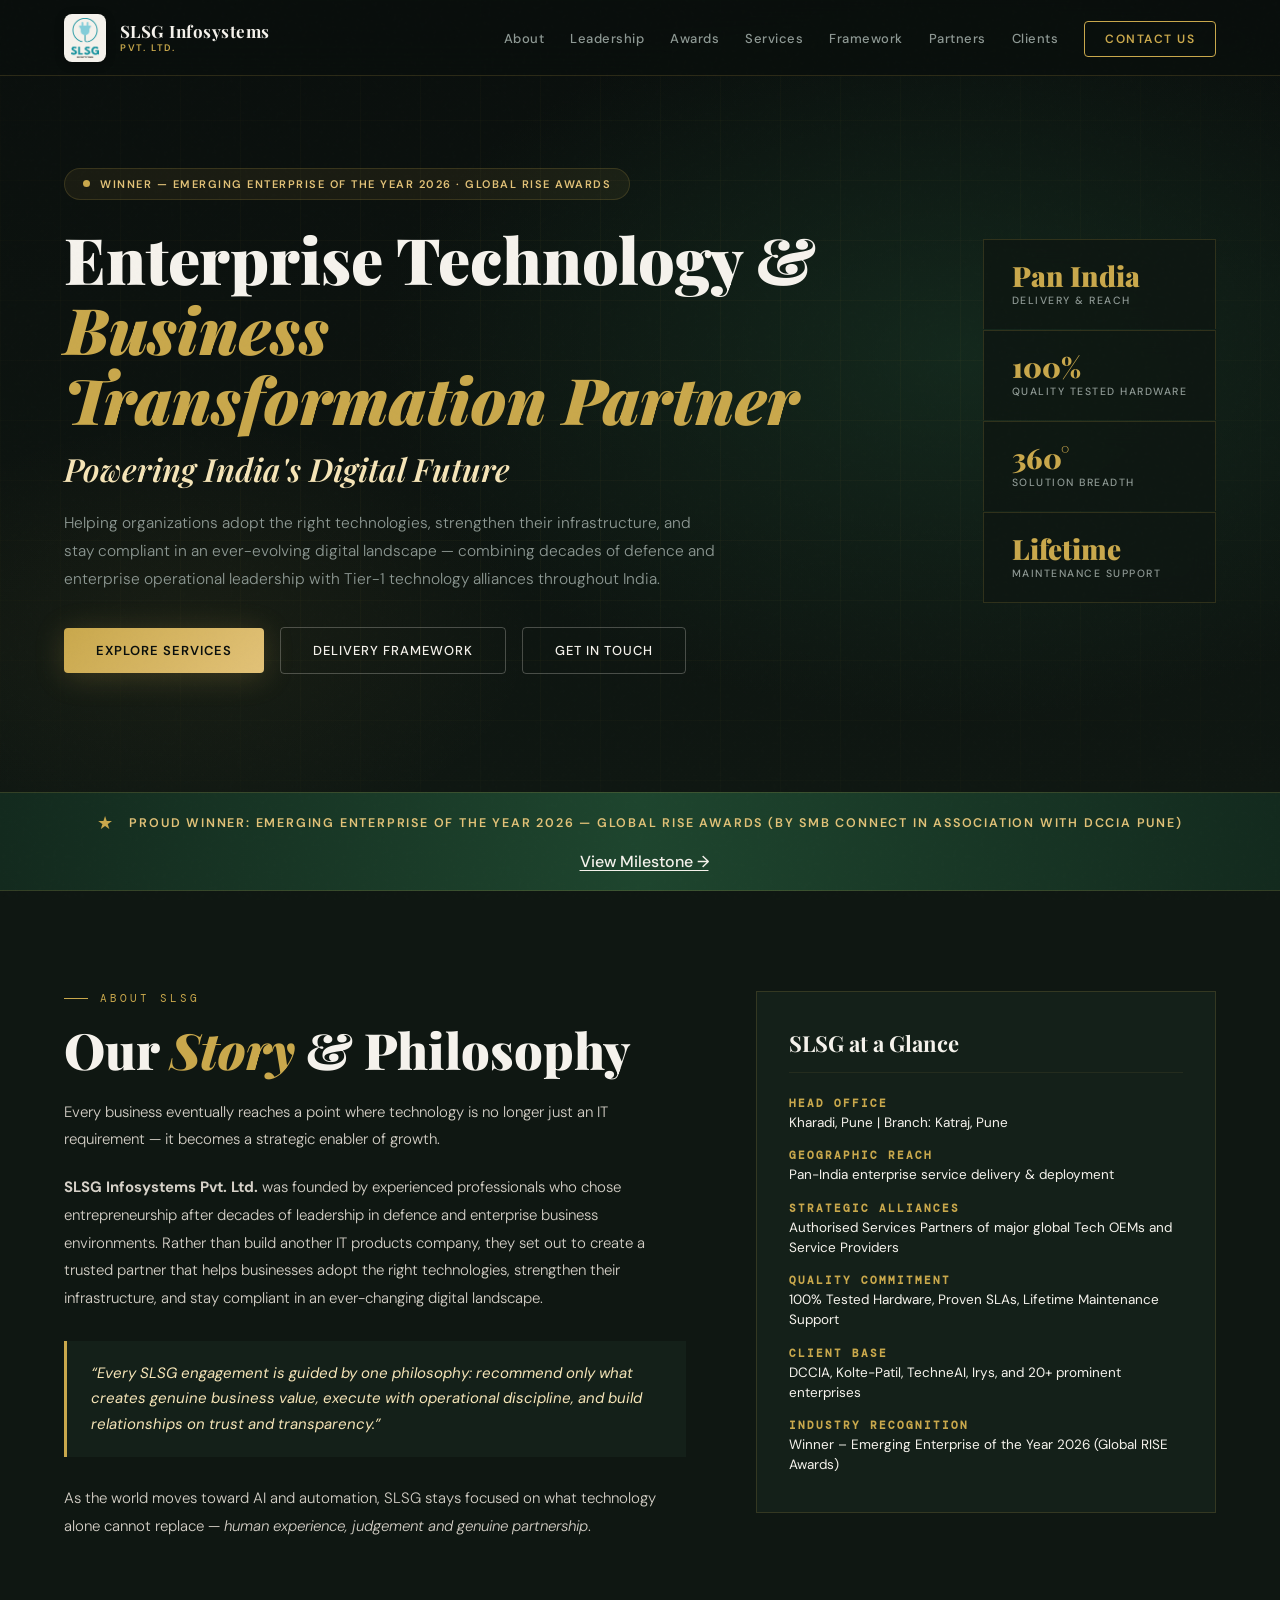
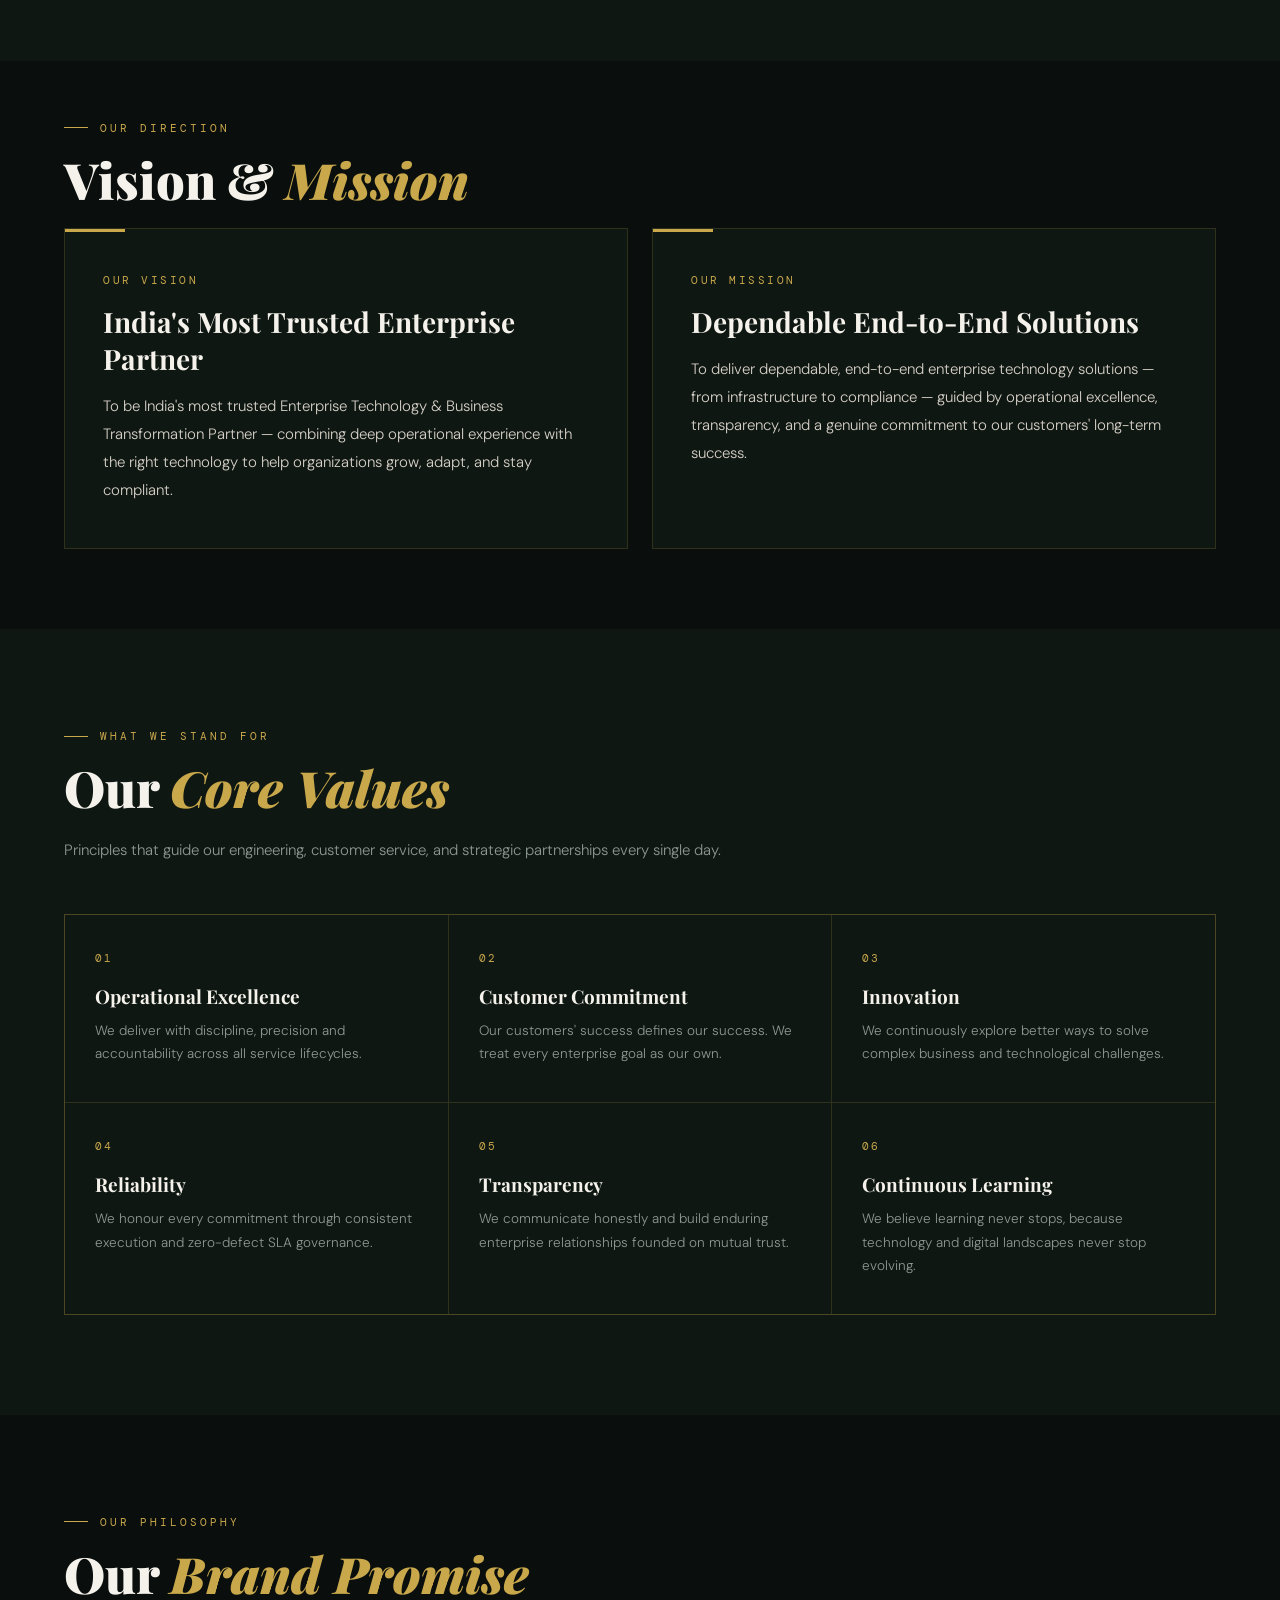
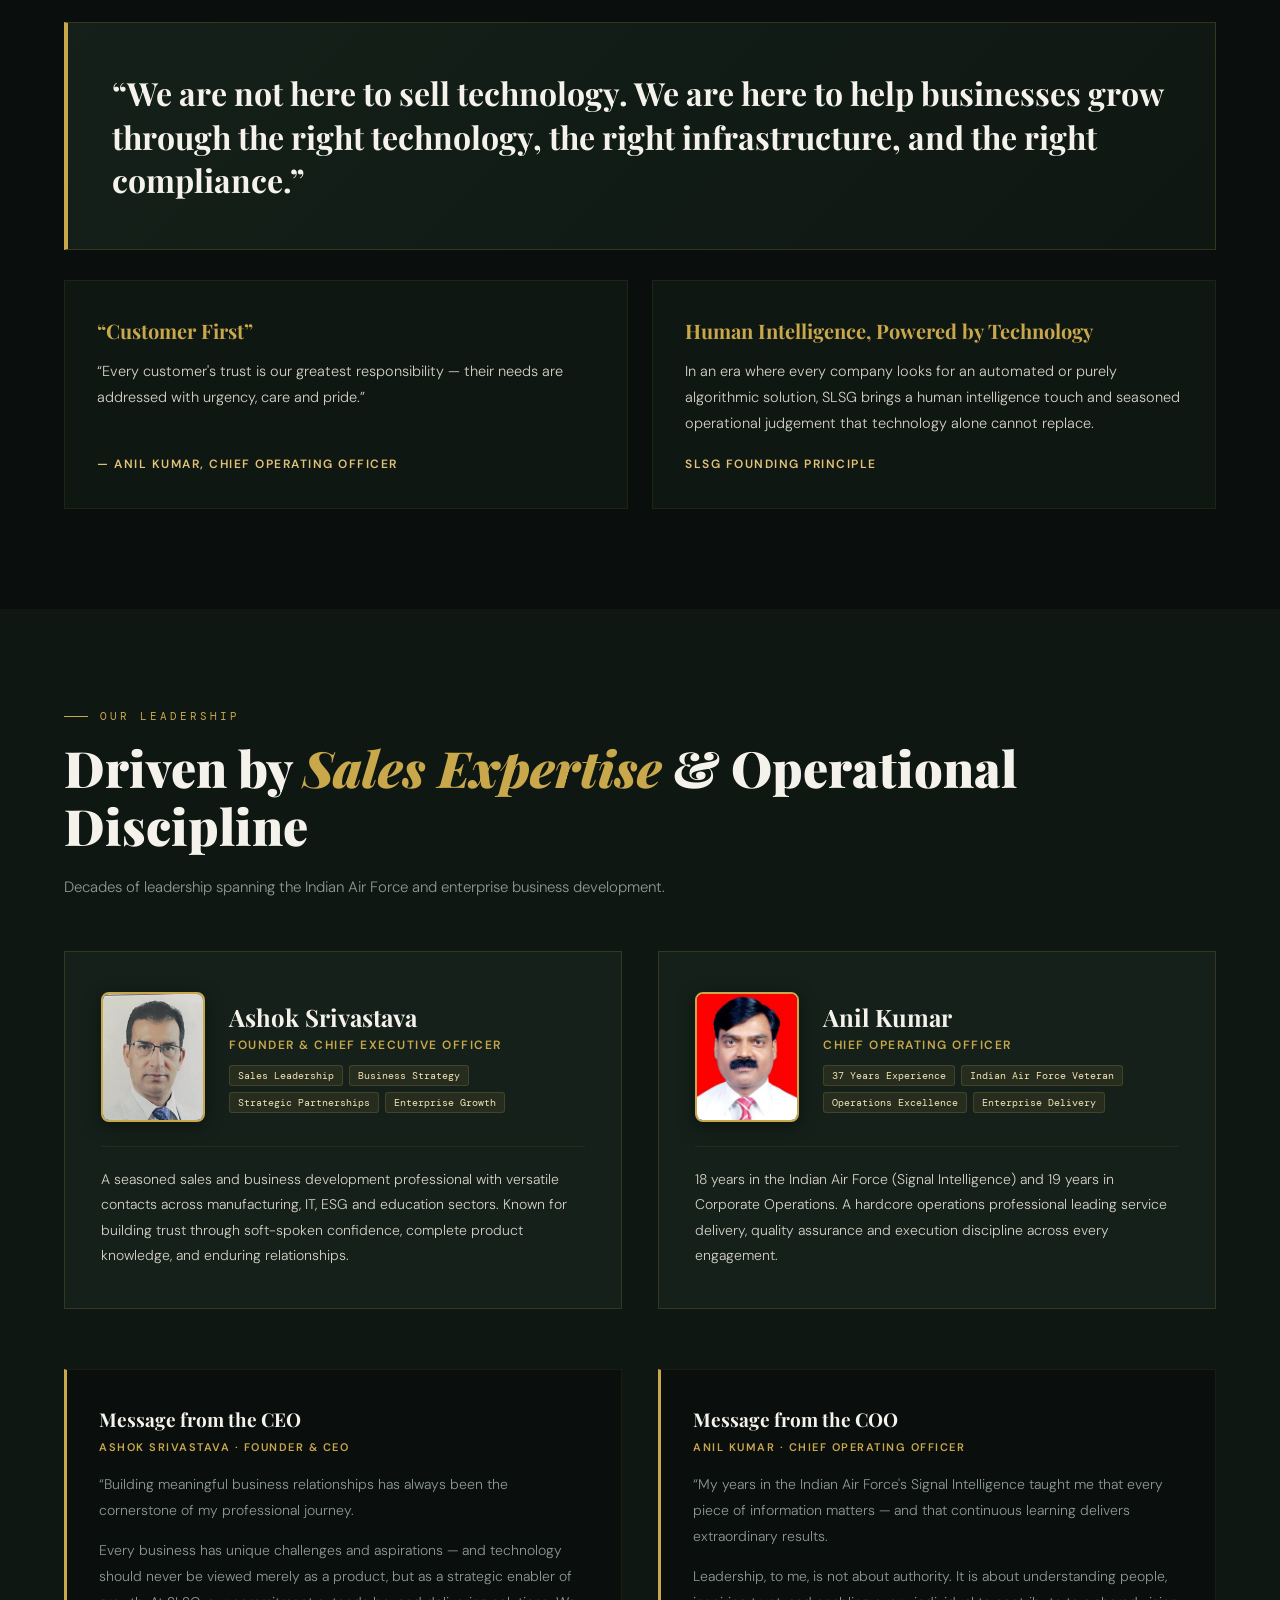
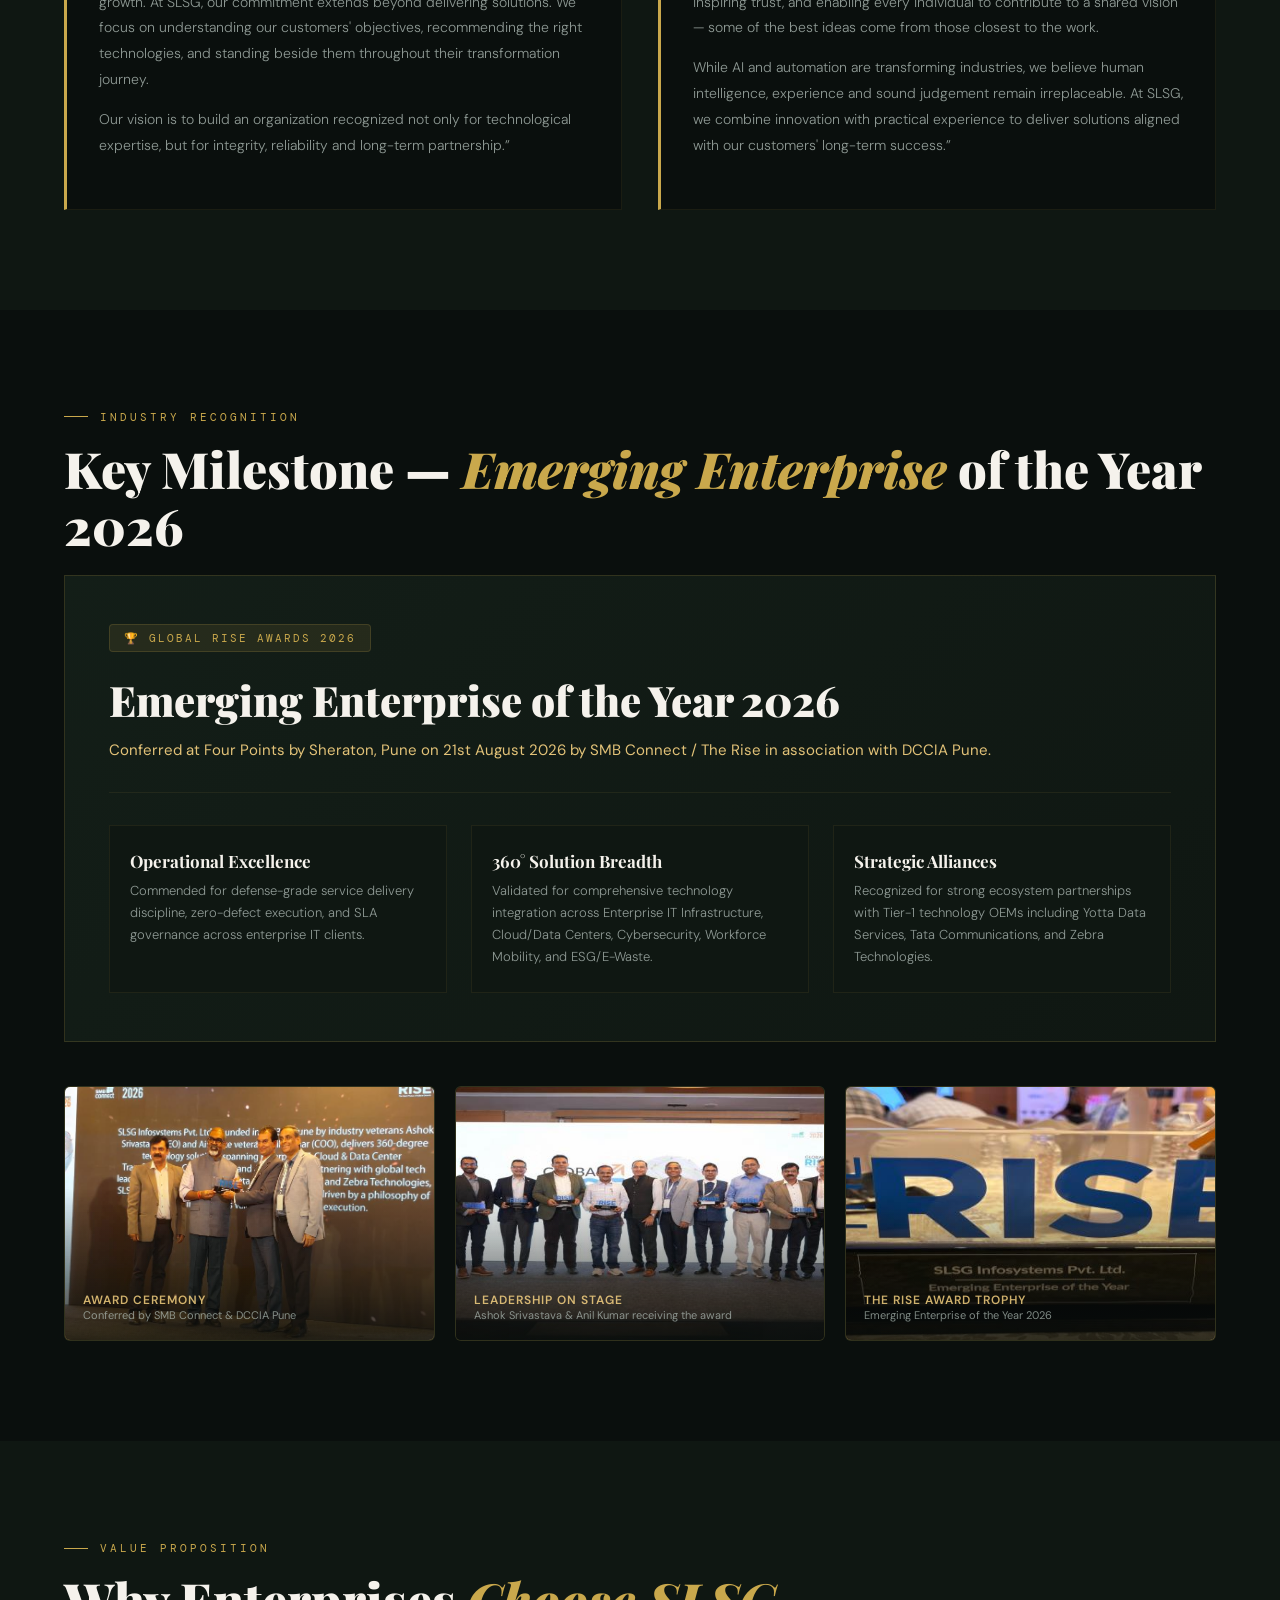
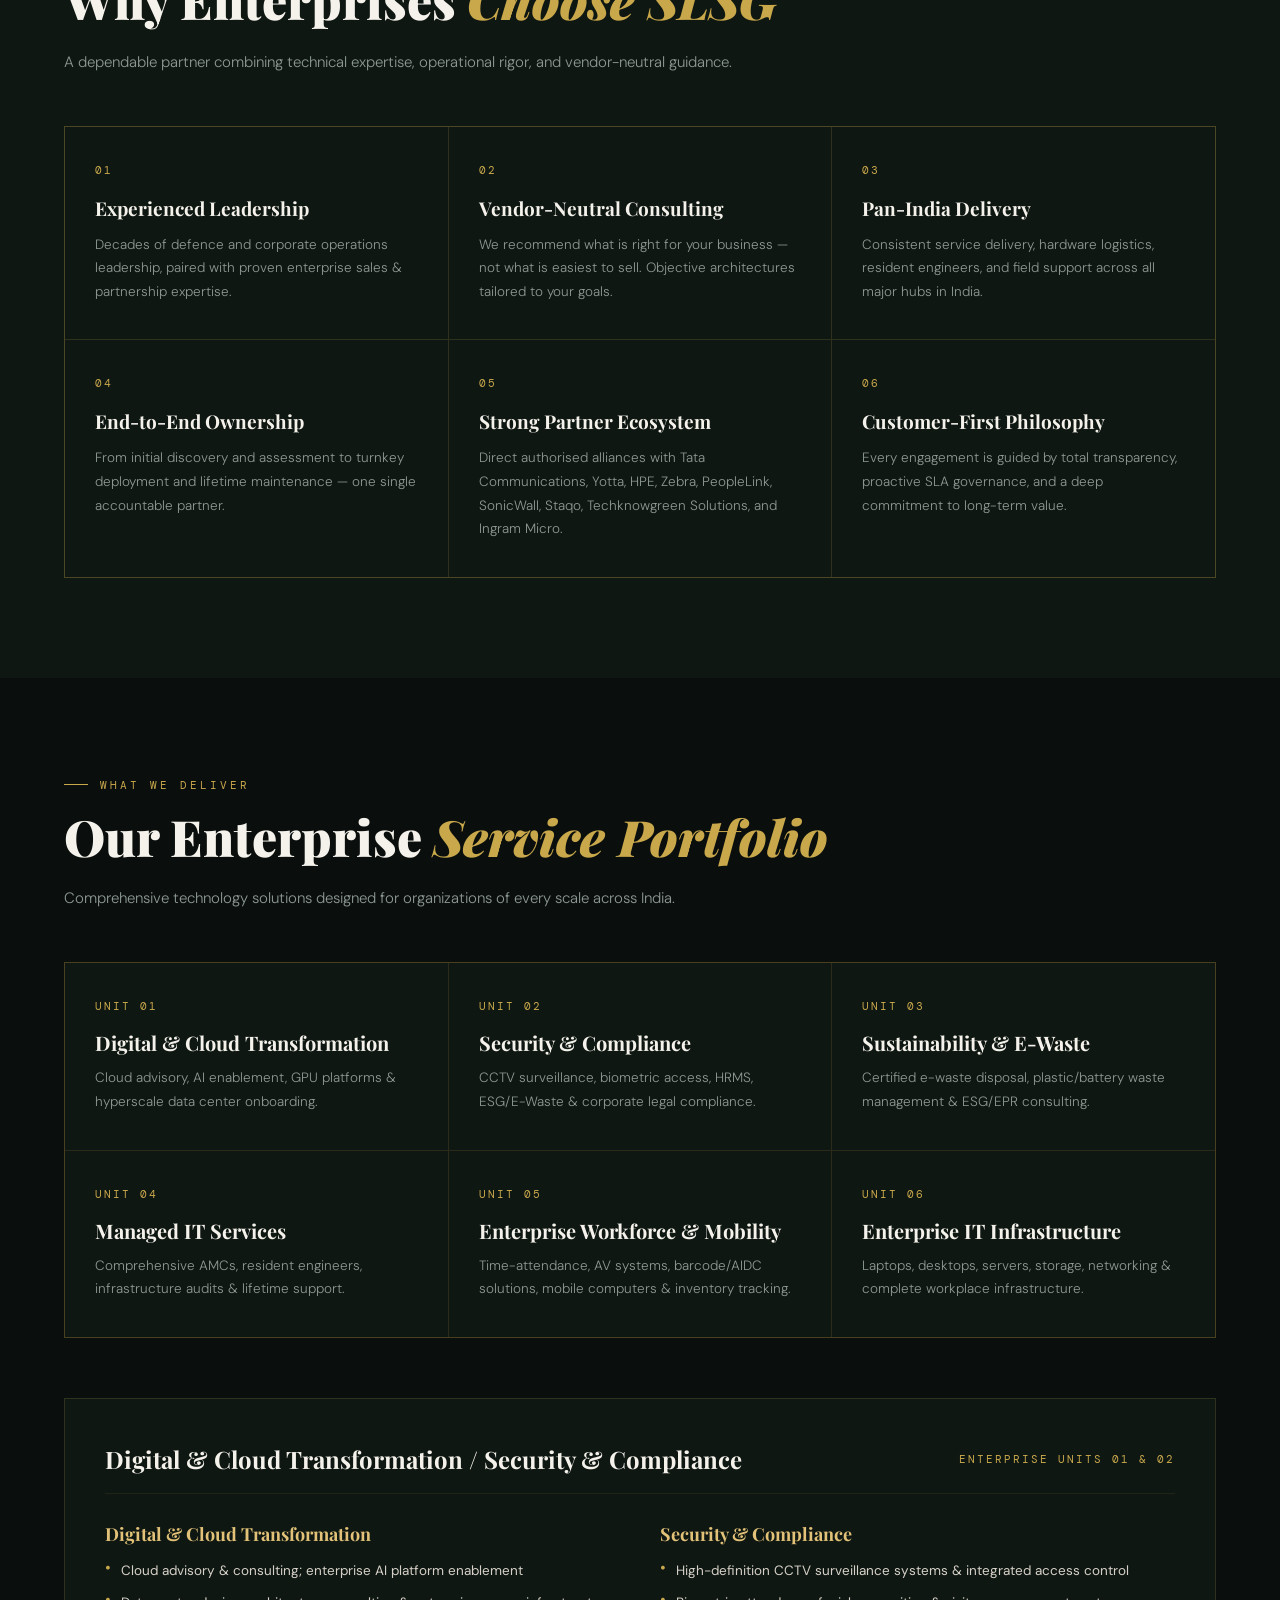
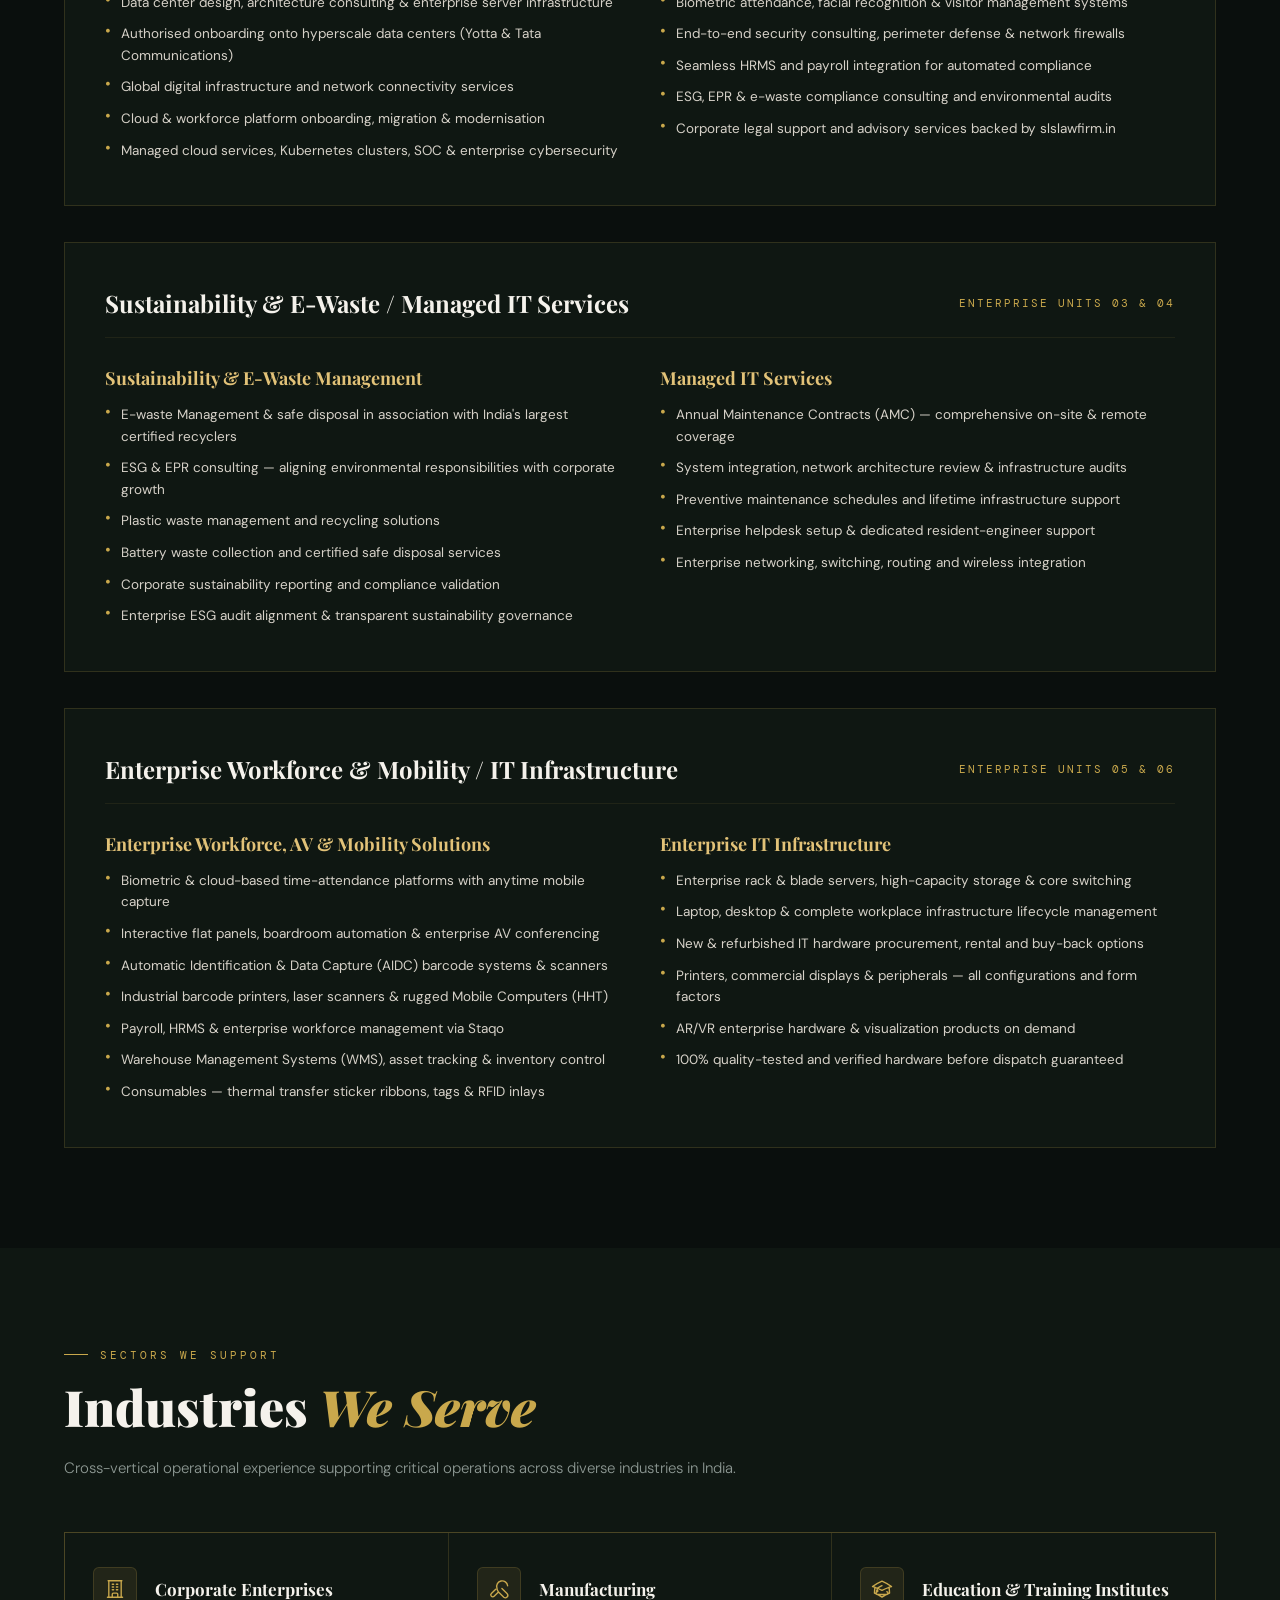
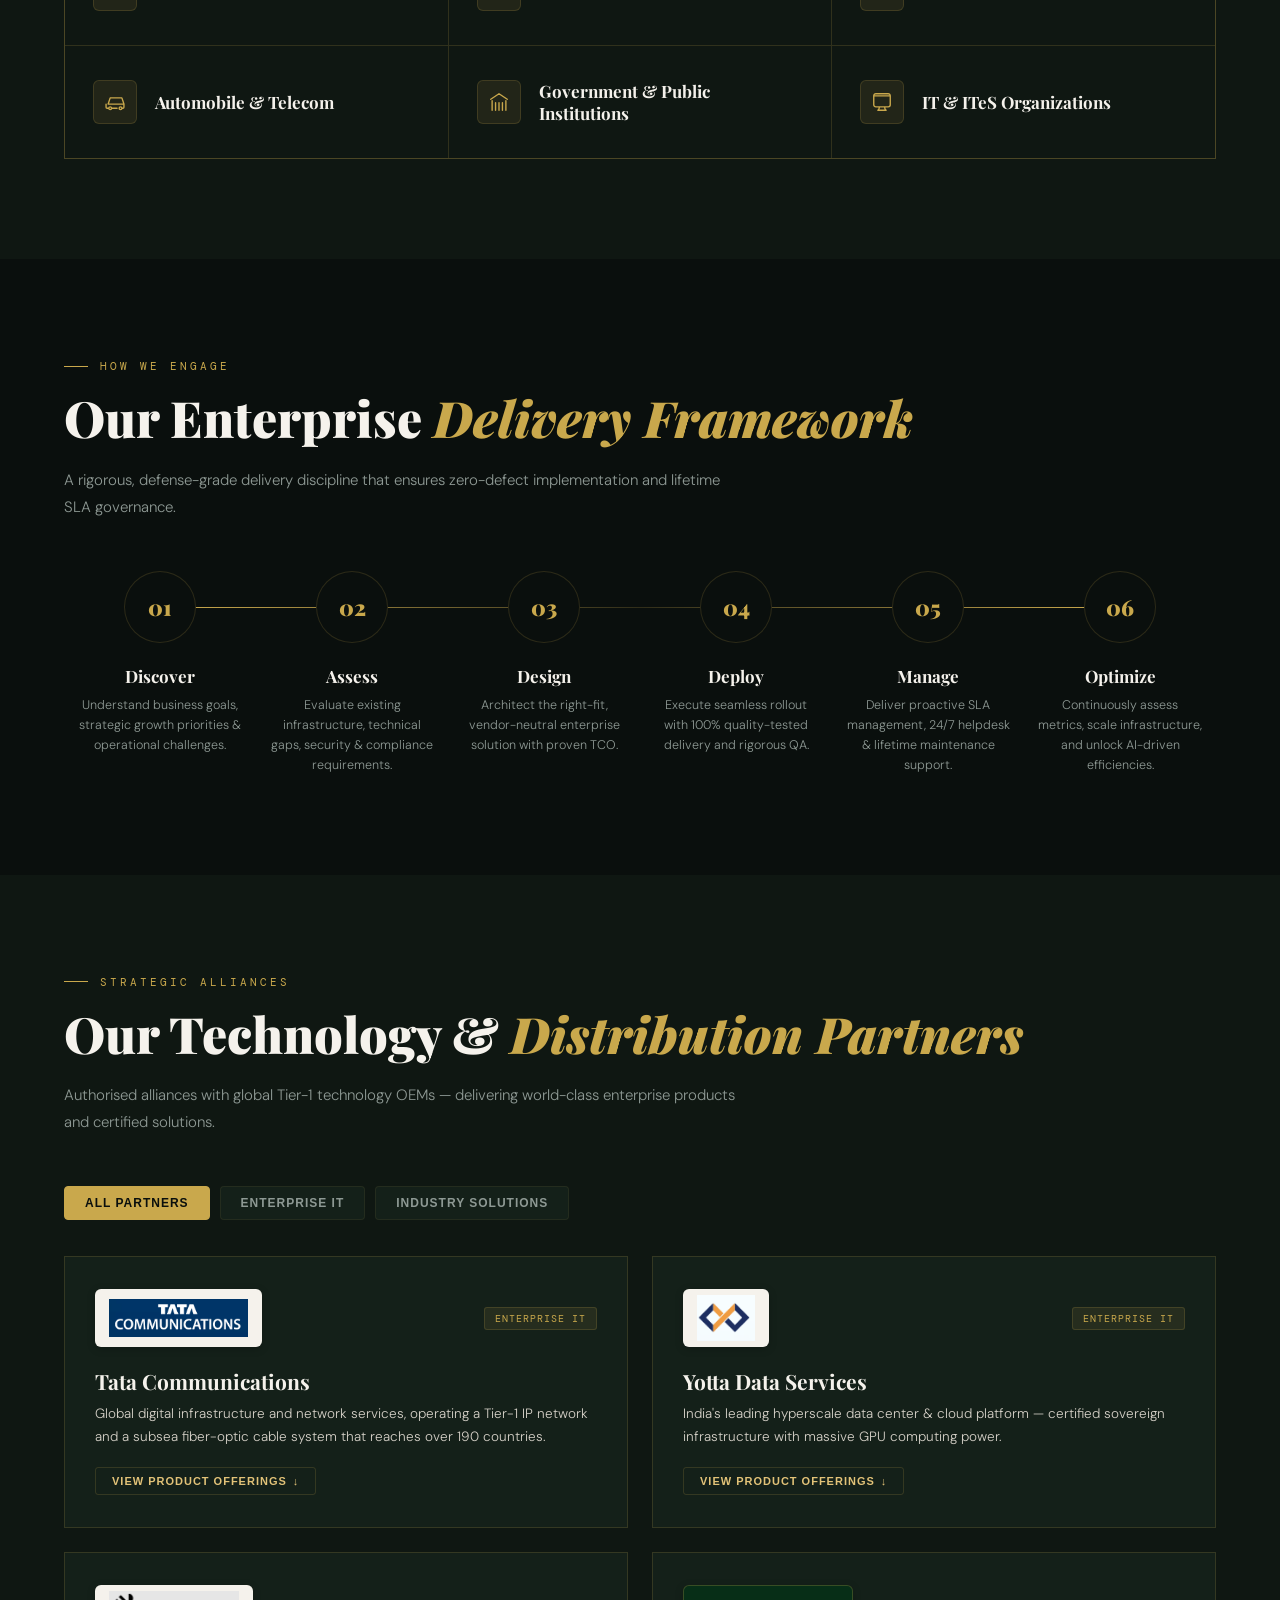
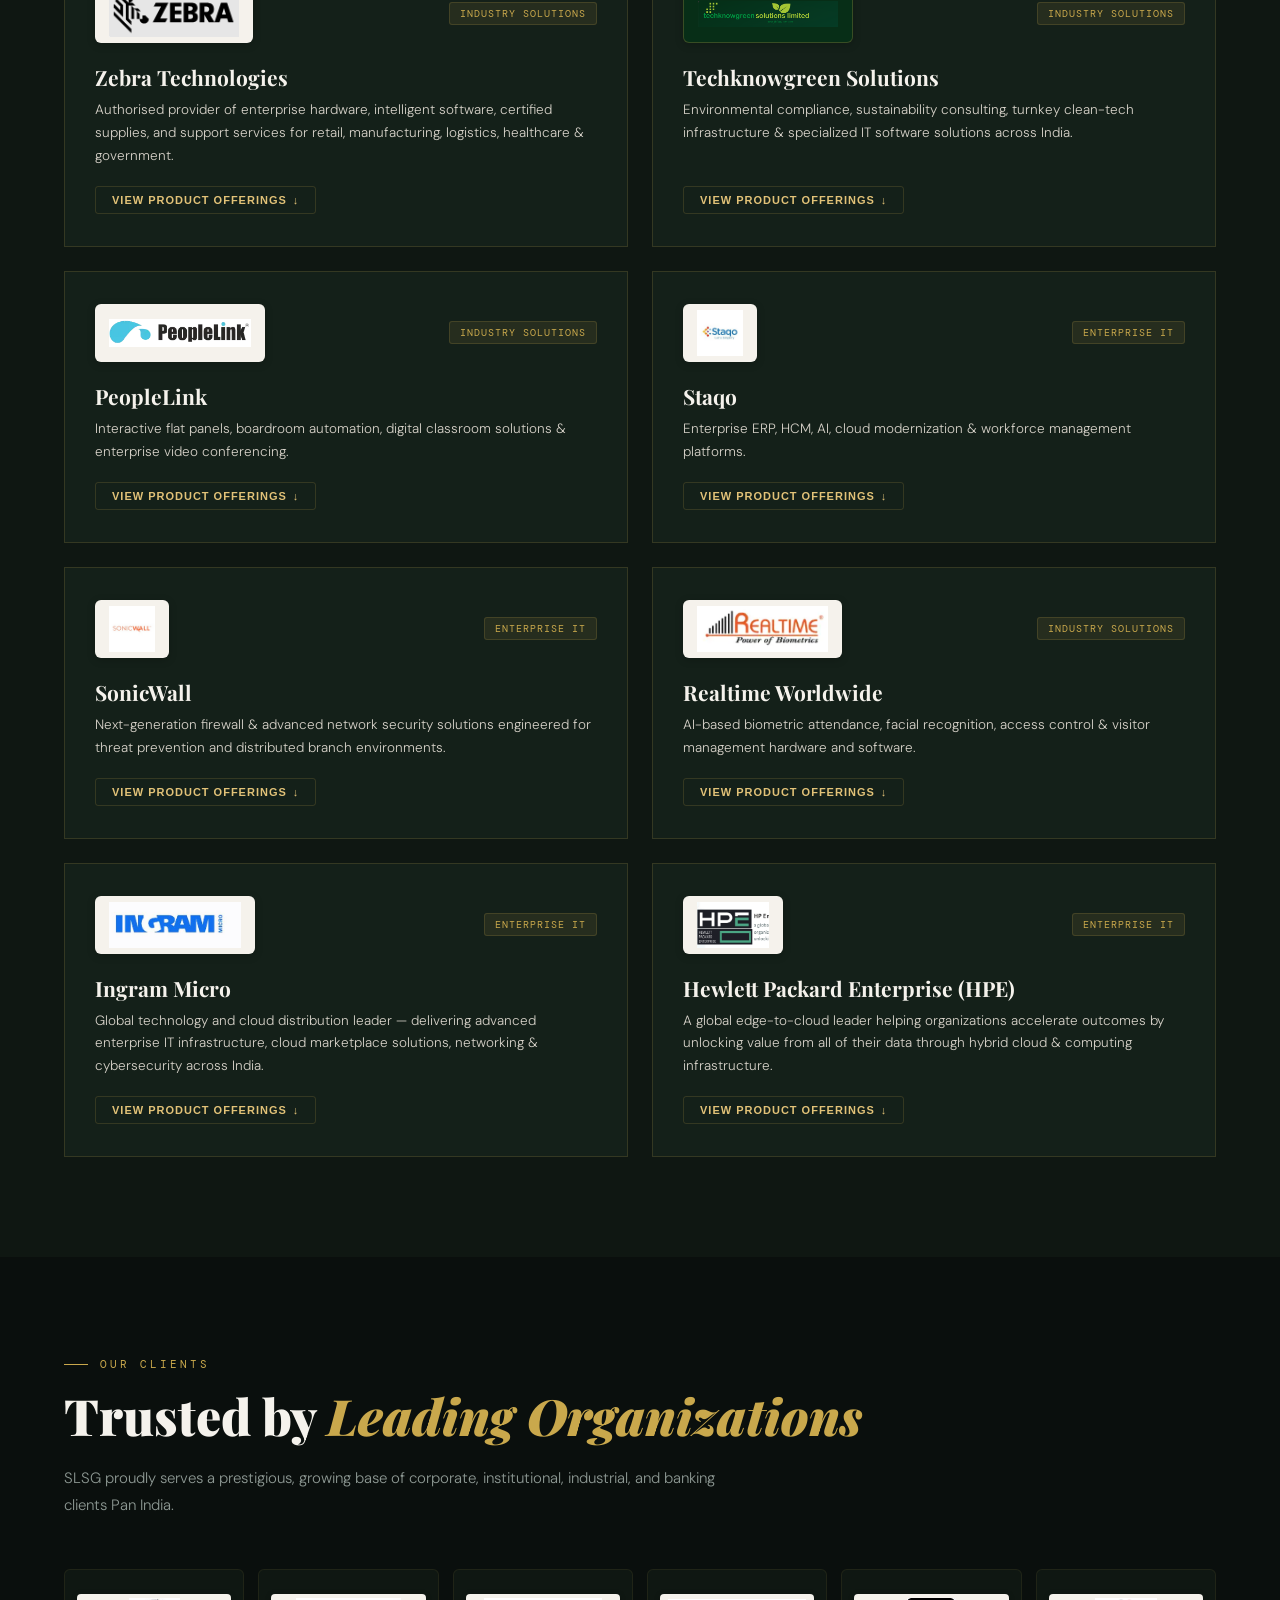
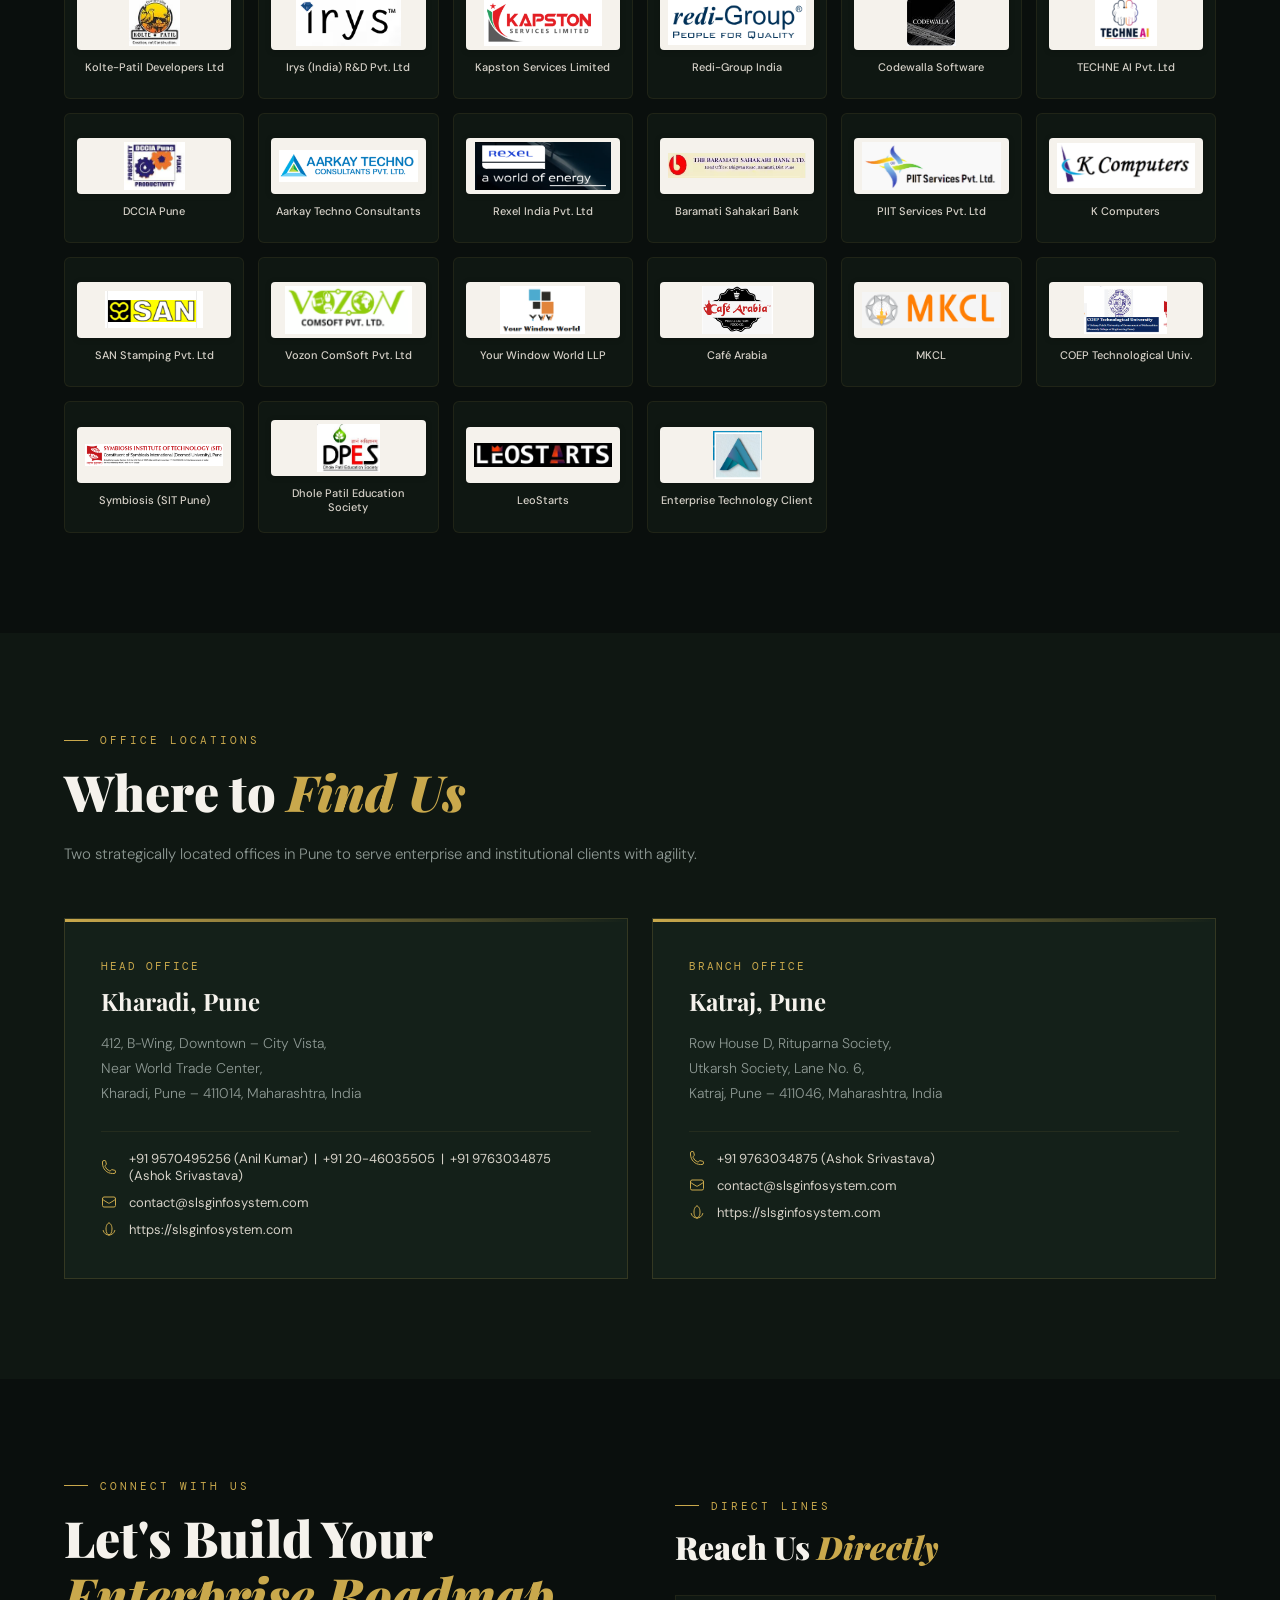
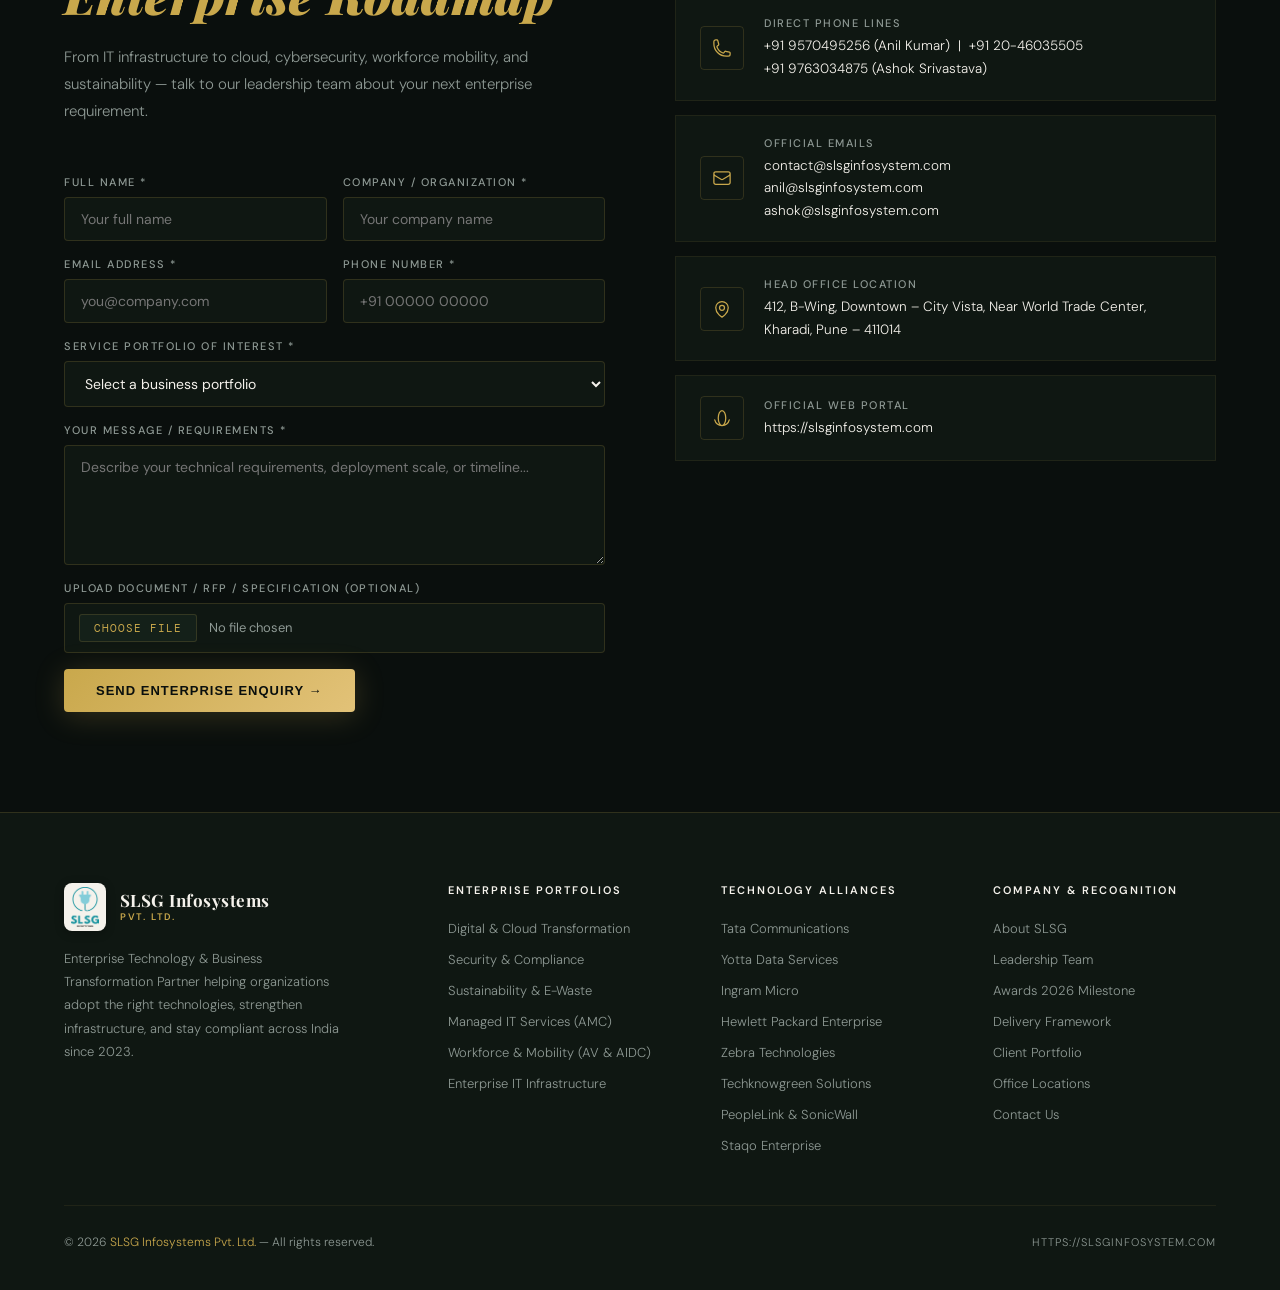
==== commit 208a079c: "Updates 07_10_2026" ====
--- a/index.html
+++ b/index.html
@@ -1,8 +1,14 @@
 <!DOCTYPE html>
-<html lang="en">
+<html lang="en" class="booting">
 <head>
 <meta charset="UTF-8">
 <meta name="viewport" content="width=device-width, initial-scale=1.0">
+<script>
+  if ('scrollRestoration' in history) {
+    history.scrollRestoration = 'manual';
+  }
+  window.scrollTo(0, 0);
+</script>
 <title>SLSG Infosystems Pvt. Ltd. — Enterprise Technology &amp; Business Transformation Partner</title>
 <meta name="description" content="SLSG Infosystems Pvt. Ltd. — Winner of Emerging Enterprise of the Year 2026. Enterprise IT Infrastructure, Cloud, Security, Workforce Mobility, and E-Waste solutions across India.">
 <link rel="preconnect" href="https://fonts.googleapis.com">
@@ -29,6 +35,7 @@
 
   *, *::before, *::after { box-sizing: border-box; margin: 0; padding: 0; }
   html { scroll-behavior: smooth; overflow-x: hidden; width: 100%; }
+  html.booting { scroll-behavior: auto !important; }
   body { font-family: 'DM Sans', sans-serif; background: var(--dark); color: var(--text); overflow-x: hidden; width: 100%; max-width: 100%; cursor: default; }
 
   ::-webkit-scrollbar { width: 5px; }
@@ -339,6 +346,30 @@
   .form-group.has-error label {
     color: #e25c5c !important;
   }
+  .form-group input[type="file"] {
+    padding: 10px 14px;
+    font-size: 13px;
+    color: var(--muted);
+    cursor: pointer;
+  }
+  .form-group input[type="file"]::file-selector-button {
+    background: var(--dark3);
+    border: 1px solid var(--border);
+    color: var(--accent);
+    padding: 6px 14px;
+    border-radius: 3px;
+    margin-right: 12px;
+    cursor: pointer;
+    font-family: 'DM Mono', monospace;
+    font-size: 11px;
+    letter-spacing: 1px;
+    text-transform: uppercase;
+    transition: background 0.2s, border-color 0.2s;
+  }
+  .form-group input[type="file"]::file-selector-button:hover {
+    background: var(--dark4);
+    border-color: var(--accent);
+  }
   .form-alert {
     padding: 12px 16px;
     border-radius: 4px;
@@ -592,21 +623,21 @@
         <a href="#contact" class="btn-outline">Get in Touch</a>
       </div>
     </div>
-    <div class="hero-stats">
+    <div class="hero-stats" id="heroStats">
       <div class="hero-stat">
-        <div class="hero-stat-num">Pan India</div>
+        <div class="hero-stat-num" data-type="text" data-target="Pan India">Pan India</div>
         <div class="hero-stat-label">Delivery &amp; Reach</div>
       </div>
       <div class="hero-stat">
-        <div class="hero-stat-num">100%</div>
+        <div class="hero-stat-num" data-type="num" data-target="100" data-suffix="%">100%</div>
         <div class="hero-stat-label">Quality Tested Hardware</div>
       </div>
       <div class="hero-stat">
-        <div class="hero-stat-num">360°</div>
+        <div class="hero-stat-num" data-type="num" data-target="360" data-suffix="°">360°</div>
         <div class="hero-stat-label">Solution Breadth</div>
       </div>
       <div class="hero-stat">
-        <div class="hero-stat-num">Lifetime</div>
+        <div class="hero-stat-num" data-type="text" data-target="Lifetime">Lifetime</div>
         <div class="hero-stat-label">Maintenance Support</div>
       </div>
     </div>
@@ -616,7 +647,7 @@
 <!-- Award Banner Strip -->
 <div class="award-banner">
   <div class="award-banner-star">&#9733;</div>
-  <span>Proud Winner: Emerging Enterprise of the Year 2026 — Global RISE Awards (By SMBConnect in association with DCCIA Pune)</span>
+  <span>Proud Winner: Emerging Enterprise of the Year 2026 — Global RISE Awards (By SMB Connect in association with DCCIA Pune)</span>
   <a href="#awards">View Milestone &rarr;</a>
 </div>
 
@@ -646,7 +677,7 @@
       </li>
       <li class="glance-item">
         <strong>Strategic Alliances</strong>
-        <span>Authorised Services Partners of major global Tech OEMs</span>
+        <span>Authorised Services Partners of major global Tech OEMs and Service Providers</span>
       </li>
       <li class="glance-item">
         <strong>Quality Commitment</strong>
@@ -826,7 +857,7 @@
   <div class="award-highlight reveal">
     <div class="award-header-badge">&#127942; Global RISE Awards 2026</div>
     <div class="award-title-main">Emerging Enterprise of the Year 2026</div>
-    <div class="award-venue">Conferred at Four Points by Sheraton, Pune on 21st August 2026 by SMBConnect / The Rise in association with DCCIA Pune.</div>
+    <div class="award-venue">Conferred at Four Points by Sheraton, Pune on 21st August 2026 by SMB Connect / The Rise in association with DCCIA Pune.</div>
 
     <div class="award-pillars">
       <div class="pillar-card">
@@ -850,7 +881,7 @@
       <img src="assets/awards/award-ceremony.jpg" alt="Award Ceremony at Four Points by Sheraton">
       <div class="gallery-overlay">
         <span>Award Ceremony</span>
-        <small>Conferred by SMBConnect &amp; DCCIA Pune</small>
+        <small>Conferred by SMB Connect &amp; DCCIA Pune</small>
       </div>
     </div>
     <div class="gallery-item" onclick="openModal('assets/awards/award-stage.jpg', 'Leadership Team Receiving the Emerging Enterprise of the Year 2026 Trophy')">
@@ -908,7 +939,7 @@
     <div class="why-card">
       <div class="why-num">05</div>
       <div class="why-title">Strong Partner Ecosystem</div>
-      <div class="why-desc">Direct authorised alliances with Tata Communications, Yotta, HPE, Zebra, PeopleLink, SonicWall, Staqo, Honeywell, and Ingram Micro.</div>
+      <div class="why-desc">Direct authorised alliances with Tata Communications, Yotta, HPE, Zebra, PeopleLink, SonicWall, Staqo, Techknowgreen Solutions, and Ingram Micro.</div>
     </div>
     <div class="why-card">
       <div class="why-num">06</div>
@@ -1289,31 +1320,31 @@
       </div>
     </div>
 
-    <!-- 4. Honeywell Technologies -->
+    <!-- 4. Techknowgreen Solutions -->
     <div class="partner-card" data-category="industry-solutions">
       <div class="partner-top">
-        <div class="partner-logo-box">
-          <img src="assets/partners/honeywell.png" alt="Honeywell Technologies">
+        <div class="partner-logo-box" style="background:#072e17; border: 1px solid rgba(201,168,76,0.25);">
+          <img src="assets/partners/techknowgreen.png" alt="Techknowgreen Solutions Limited">
         </div>
         <span class="partner-vertical-tag">Industry Solutions</span>
       </div>
-      <div class="partner-name">Honeywell Technologies</div>
-      <div class="partner-lob">Process automation, enterprise mobility &amp; industrial sensor technology engineered for mission-critical operations.</div>
+      <div class="partner-name">Techknowgreen Solutions</div>
+      <div class="partner-lob">Environmental compliance, sustainability consulting, turnkey clean-tech infrastructure &amp; specialized IT software solutions across India.</div>
       <button class="partner-toggle-btn" onclick="toggleOfferings(this)">
         <span>View Product Offerings</span> &darr;
       </button>
       <div class="partner-offerings">
         <div class="offering-group">
-          <strong>Automation &amp; Mobility:</strong>
-          <span>Rugged mobile computers, handheld barcode scanners, industrial printers, RFID systems</span>
-        </div>
-        <div class="offering-group">
-          <strong>Safety Solutions:</strong>
-          <span>Industrial PPE, certified fall protection systems, respiratory safety gear</span>
-        </div>
-        <div class="offering-group">
-          <strong>Sensing Technologies:</strong>
-          <span>Industrial process sensors, healthcare instrumentation &amp; aerospace precision sensors</span>
+          <strong>1. Consulting (Regulatory &amp; Sustainability):</strong>
+          <span>Environmental Impact Assessment (EIA) &amp; EC Clearances (NABET approved), ESG &amp; Climate Change (SEBI BRSR compliance, lifecycle analysis, carbon neutrality), Environmental compliance &amp; licensing (PESO, Fire NOC, Factory Licenses, CGWA), Extended Producer Responsibility (EPR) &amp; hazardous waste management, Environmental due diligence &amp; contaminated site remediation, Detailed Project Reports (DPR) &amp; turnkey engineering design for STPs, ETPs, WTPs &amp; SWM, Environmental audits &amp; compliance investigations.</span>
+        </div>
+        <div class="offering-group">
+          <strong>2. Technology (Execution &amp; Info Tech):</strong>
+          <span>Turnkey clean-tech infrastructure deployment (STPs, ETPs, Zero Liquid Discharge [ZLD] systems, air pollution control), Proprietary hardware (Yuka Yantra ambient/indoor air purification &amp; circular economic wetland technologies for wastewater), Environmental IT software &amp; applications (KYC - Know Your Compliance regulatory app, ROCO footprint carbon reduction app, Intelligent Decision Support Systems [IDSS] &amp; IoT environmental data interfaces).</span>
+        </div>
+        <div class="offering-group">
+          <strong>3. Research (Policy &amp; Engineering):</strong>
+          <span>Advanced engineering R&amp;D (nature-based solutions &amp; advanced oxidation processes), Climate change studies (Carbon Capture, Utilization &amp; Storage [CCUS], blue carbon modelling &amp; climate resilience), AI, Big Data &amp; Robotics for environmental surveillance and automated compliance monitoring, Policy research analysis (cost-benefit analyses, social impact assessments, alternative fuels), Carbon credit market &amp; carbon offset trading advisory.</span>
         </div>
       </div>
     </div>
@@ -1629,10 +1660,6 @@
       <div class="client-name">Enterprise Technology Client</div>
     </div>
 
-    <div class="client-card">
-      <div class="client-logo-box"><img src="assets/clients/trst01.png" alt="TRST01"></div>
-      <div class="client-name">TRST01</div>
-    </div>
 
   </div>
 </section>
@@ -1656,7 +1683,7 @@
       <div class="location-contact">
         <div class="contact-item">
           <svg fill="none" viewBox="0 0 24 24" stroke="currentColor" stroke-width="1.5"><path stroke-linecap="round" stroke-linejoin="round" d="M2.25 6.75c0 8.284 6.716 15 15 15h2.25a2.25 2.25 0 002.25-2.25v-1.372c0-.516-.351-.966-.852-1.091l-4.423-1.106c-.44-.11-.902.055-1.173.417l-.97 1.293c-.282.376-.769.542-1.21.38a12.035 12.035 0 01-7.143-7.143c-.162-.441.004-.928.38-1.21l1.293-.97c.363-.271.527-.734.417-1.173L6.963 3.102a1.125 1.125 0 00-1.091-.852H4.5A2.25 2.25 0 002.25 4.5v2.25z"/></svg>
-          <a href="tel:+912046035505">+91 20-46035505</a> &nbsp;|&nbsp; <a href="tel:+919763034875">+91 9763034875</a>
+          <span><a href="tel:+919570495256">+91 9570495256</a> (Anil Kumar) &nbsp;|&nbsp; <a href="tel:+912046035505">+91 20-46035505</a> &nbsp;|&nbsp; <a href="tel:+919763034875">+91 9763034875</a> (Ashok Srivastava)</span>
         </div>
         <div class="contact-item">
           <svg fill="none" viewBox="0 0 24 24" stroke="currentColor" stroke-width="1.5"><path stroke-linecap="round" stroke-linejoin="round" d="M21.75 6.75v10.5a2.25 2.25 0 01-2.25 2.25h-15a2.25 2.25 0 01-2.25-2.25V6.75m19.5 0A2.25 2.25 0 0019.5 4.5h-15a2.25 2.25 0 00-2.25 2.25m19.5 0v.243a2.25 2.25 0 01-1.07 1.916l-7.5 4.615a2.25 2.25 0 01-2.36 0L3.32 8.91a2.25 2.25 0 01-1.07-1.916V6.75"/></svg>
@@ -1681,11 +1708,11 @@
       <div class="location-contact">
         <div class="contact-item">
           <svg fill="none" viewBox="0 0 24 24" stroke="currentColor" stroke-width="1.5"><path stroke-linecap="round" stroke-linejoin="round" d="M2.25 6.75c0 8.284 6.716 15 15 15h2.25a2.25 2.25 0 002.25-2.25v-1.372c0-.516-.351-.966-.852-1.091l-4.423-1.106c-.44-.11-.902.055-1.173.417l-.97 1.293c-.282.376-.769.542-1.21.38a12.035 12.035 0 01-7.143-7.143c-.162-.441.004-.928.38-1.21l1.293-.97c.363-.271.527-.734.417-1.173L6.963 3.102a1.125 1.125 0 00-1.091-.852H4.5A2.25 2.25 0 002.25 4.5v2.25z"/></svg>
-          <a href="tel:+919570495256">+91 9570495256</a> &nbsp;|&nbsp; <a href="tel:+919763034875">+91 9763034875</a>
+          <span><a href="tel:+919763034875">+91 9763034875</a> (Ashok Srivastava)</span>
         </div>
         <div class="contact-item">
           <svg fill="none" viewBox="0 0 24 24" stroke="currentColor" stroke-width="1.5"><path stroke-linecap="round" stroke-linejoin="round" d="M21.75 6.75v10.5a2.25 2.25 0 01-2.25 2.25h-15a2.25 2.25 0 01-2.25-2.25V6.75m19.5 0A2.25 2.25 0 0019.5 4.5h-15a2.25 2.25 0 00-2.25 2.25m19.5 0v.243a2.25 2.25 0 01-1.07 1.916l-7.5 4.615a2.25 2.25 0 01-2.36 0L3.32 8.91a2.25 2.25 0 01-1.07-1.916V6.75"/></svg>
-          <a href="mailto:anil@slsginfosystem.com">anil@slsginfosystem.com</a>
+          <a href="mailto:contact@slsginfosystem.com">contact@slsginfosystem.com</a>
         </div>
         <div class="contact-item">
           <svg fill="none" viewBox="0 0 24 24" stroke="currentColor" stroke-width="1.5"><path stroke-linecap="round" stroke-linejoin="round" d="M12 21a9.004 9.004 0 008.716-6.747M12 21a9.004 9.004 0 01-8.716-6.747M12 21c2.485 0 4.5-4.03 4.5-9S14.485 3 12 3m0 18c-2.485 0-4.5-4.03-4.5-9S9.515 3 12 3"/></svg>
@@ -1703,30 +1730,36 @@
     <h2 class="section-title">Let's Build Your <em>Enterprise Roadmap</em></h2>
     <p class="section-desc">From IT infrastructure to cloud, cybersecurity, workforce mobility, and sustainability — talk to our leadership team about your next enterprise requirement.</p>
 
-    <form class="contact-form" id="contactForm" onsubmit="event.preventDefault(); handleSubmit();" novalidate>
+    <form class="contact-form" id="contactForm" action="https://formsubmit.co/contact@slsginfosystem.com" method="POST" enctype="multipart/form-data" onsubmit="event.preventDefault(); handleSubmit();" novalidate>
+      <!-- FormSubmit Routing & Styling Configuration -->
+      <input type="hidden" name="_subject" value="New SLSG Enterprise Roadmap Enquiry">
+      <input type="hidden" name="_captcha" value="false">
+      <input type="hidden" name="_template" value="table">
+      <input type="hidden" name="_next" value="https://slsginfosystem.com/#contact">
+
       <div class="form-row">
         <div class="form-group" id="groupName">
           <label for="formName">Full Name *</label>
-          <input type="text" id="formName" name="name" placeholder="Your full name" required>
+          <input type="text" id="formName" name="Full_Name" placeholder="Your full name" required>
         </div>
         <div class="form-group" id="groupCompany">
           <label for="formCompany">Company / Organization *</label>
-          <input type="text" id="formCompany" name="company" placeholder="Your company name" required>
+          <input type="text" id="formCompany" name="Company_Name" placeholder="Your company name" required>
         </div>
       </div>
       <div class="form-row">
         <div class="form-group" id="groupEmail">
           <label for="formEmail">Email Address *</label>
-          <input type="email" id="formEmail" name="email" placeholder="you@company.com" required>
+          <input type="email" id="formEmail" name="Email_Address" placeholder="you@company.com" required>
         </div>
         <div class="form-group" id="groupPhone">
           <label for="formPhone">Phone Number *</label>
-          <input type="tel" id="formPhone" name="phone" placeholder="+91 00000 00000" required>
+          <input type="tel" id="formPhone" name="Phone_Number" placeholder="+91 00000 00000" required>
         </div>
       </div>
       <div class="form-group" id="groupService">
         <label for="formService">Service Portfolio of Interest *</label>
-        <select id="formService" name="service" required>
+        <select id="formService" name="Service_Portfolio" required>
           <option value="" disabled selected>Select a business portfolio</option>
           <option value="Digital &amp; Cloud Transformation">Digital &amp; Cloud Transformation</option>
           <option value="Security &amp; Compliance">Security &amp; Compliance</option>
@@ -1740,7 +1773,11 @@
       </div>
       <div class="form-group" id="groupMessage">
         <label for="formMessage">Your Message / Requirements *</label>
-        <textarea id="formMessage" name="message" placeholder="Describe your technical requirements, deployment scale, or timeline..." required></textarea>
+        <textarea id="formMessage" name="Requirements_Message" placeholder="Describe your technical requirements, deployment scale, or timeline..." required></textarea>
+      </div>
+      <div class="form-group" id="groupAttachment">
+        <label for="formAttachment">Upload Document / RFP / Specification (Optional)</label>
+        <input type="file" id="formAttachment" name="Attachment" accept="image/png, image/jpeg, application/pdf, .doc, .docx, .xls, .xlsx, .zip">
       </div>
       <div id="formAlert" class="form-alert" style="display:none;"></div>
       <button type="submit" id="submitBtn" class="btn-primary" style="width:fit-content">
@@ -1759,11 +1796,10 @@
           <svg fill="none" viewBox="0 0 24 24" stroke="currentColor" stroke-width="1.5"><path stroke-linecap="round" stroke-linejoin="round" d="M2.25 6.75c0 8.284 6.716 15 15 15h2.25a2.25 2.25 0 002.25-2.25v-1.372c0-.516-.351-.966-.852-1.091l-4.423-1.106c-.44-.11-.902.055-1.173.417l-.97 1.293c-.282.376-.769.542-1.21.38a12.035 12.035 0 01-7.143-7.143c-.162-.441.004-.928.38-1.21l1.293-.97c.363-.271.527-.734.417-1.173L6.963 3.102a1.125 1.125 0 00-1.091-.852H4.5A2.25 2.25 0 002.25 4.5v2.25z"/></svg>
         </div>
         <div class="info-card-text">
-          <strong>Phone Lines</strong>
+          <strong>Direct Phone Lines</strong>
           <span>
-            <a href="tel:+912046035505">+91 20-46035505</a> &nbsp;|&nbsp;
-            <a href="tel:+919763034875">+91 9763034875</a> &nbsp;|&nbsp;
-            <a href="tel:+919570495256">+91 9570495256</a>
+            <a href="tel:+919570495256">+91 9570495256</a> (Anil Kumar) &nbsp;|&nbsp; <a href="tel:+912046035505">+91 20-46035505</a><br>
+            <a href="tel:+919763034875">+91 9763034875</a> (Ashok Srivastava)
           </span>
         </div>
       </div>
@@ -1841,7 +1877,7 @@
         <li><a href="#partners">Ingram Micro</a></li>
         <li><a href="#partners">Hewlett Packard Enterprise</a></li>
         <li><a href="#partners">Zebra Technologies</a></li>
-        <li><a href="#partners">Honeywell Technologies</a></li>
+        <li><a href="#partners">Techknowgreen Solutions</a></li>
         <li><a href="#partners">PeopleLink &amp; SonicWall</a></li>
         <li><a href="#partners">Staqo Enterprise</a></li>
       </ul>
@@ -1868,6 +1904,104 @@
 </footer>
 
 <script>
+  // Page Boot Scroll Restoration & Reset (Prevents mobile auto-scroll to middle)
+  window.addEventListener('load', () => {
+    setTimeout(() => {
+      document.documentElement.classList.remove('booting');
+    }, 250);
+
+    if (!window.location.hash) {
+      window.scrollTo(0, 0);
+      document.documentElement.scrollTop = 0;
+      document.body.scrollTop = 0;
+    }
+  });
+
+  document.addEventListener('DOMContentLoaded', () => {
+    if (!window.location.hash) {
+      window.scrollTo(0, 0);
+    }
+  });
+
+  // Hero Stats Number Loading & Ticker Animation
+  function animateHeroStats() {
+    const statsContainer = document.getElementById('heroStats');
+    if (!statsContainer || statsContainer.dataset.animated === 'true') return;
+    statsContainer.dataset.animated = 'true';
+
+    const statElements = statsContainer.querySelectorAll('.hero-stat-num');
+    statElements.forEach((el, index) => {
+      const type = el.getAttribute('data-type');
+      const target = el.getAttribute('data-target');
+      const suffix = el.getAttribute('data-suffix') || '';
+
+      if (type === 'num') {
+        const targetNum = parseInt(target, 10);
+        const duration = 1600;
+        const startTime = performance.now();
+
+        function updateNum(now) {
+          const elapsed = now - startTime;
+          const progress = Math.min(elapsed / duration, 1);
+          const easeOut = 1 - Math.pow(1 - progress, 3);
+          const currentVal = Math.round(targetNum * easeOut);
+          el.textContent = currentVal + suffix;
+          if (progress < 1) {
+            requestAnimationFrame(updateNum);
+          } else {
+            el.textContent = targetNum + suffix;
+          }
+        }
+        requestAnimationFrame(updateNum);
+      } else {
+        const finalStr = target;
+        const duration = 1100 + index * 150;
+        const startTime = performance.now();
+        const chars = '0123456789ABCDEFGHIJKLMNOPQRSTUVWXYZ';
+
+        function updateTicker(now) {
+          const elapsed = now - startTime;
+          const progress = Math.min(elapsed / duration, 1);
+
+          if (progress < 1) {
+            const resolvedCount = Math.floor(progress * finalStr.length);
+            let display = finalStr.substring(0, resolvedCount);
+            for (let i = resolvedCount; i < finalStr.length; i++) {
+              if (finalStr[i] === ' ') {
+                display += ' ';
+              } else {
+                display += chars[Math.floor(Math.random() * chars.length)];
+              }
+            }
+            el.textContent = display;
+            requestAnimationFrame(updateTicker);
+          } else {
+            el.textContent = finalStr;
+          }
+        }
+        requestAnimationFrame(updateTicker);
+      }
+    });
+  }
+
+  // Trigger Hero Stats animation when in view
+  if ('IntersectionObserver' in window) {
+    const heroStatsEl = document.getElementById('heroStats');
+    if (heroStatsEl) {
+      const statsObserver = new IntersectionObserver((entries) => {
+        entries.forEach(entry => {
+          if (entry.isIntersecting) {
+            animateHeroStats();
+            statsObserver.unobserve(entry.target);
+          }
+        });
+      }, { threshold: 0.1 });
+      statsObserver.observe(heroStatsEl);
+    }
+  } else {
+    window.addEventListener('load', animateHeroStats);
+  }
+
   // Navbar Scrolled State
   const navbar = document.getElementById('navbar');
   window.addEventListener('scroll', () => {
@@ -1934,7 +2068,7 @@
     document.getElementById('imageModal').classList.remove('active');
   }
 
-  // Form Submission Validation & Handling
+  // Form Submission Validation & Handling via FormSubmit
   function handleSubmit() {
     const form = document.getElementById('contactForm');
     const alertBox = document.getElementById('formAlert');
@@ -1975,27 +2109,51 @@
       return false;
     }
 
-    // All fields are valid
-    alertBox.className = 'form-alert success';
-    alertBox.innerHTML = '<strong>Enquiry Transmitted Successfully!</strong><br>Thank you for reaching out. An SLSG enterprise specialist will connect with you promptly.';
-    alertBox.style.display = 'block';
-
+    // All fields are valid -> Transmit via FormSubmit
     const origText = submitBtn.innerHTML;
     submitBtn.disabled = true;
-    submitBtn.innerHTML = '✓ Enquiry Transmitted';
-    submitBtn.style.background = 'linear-gradient(135deg, #245038, #2d7a4f)';
-    submitBtn.style.opacity = '1';
-
-    form.reset();
-
-    setTimeout(() => {
-      submitBtn.disabled = false;
-      submitBtn.innerHTML = origText;
-      submitBtn.style.background = '';
+    submitBtn.innerHTML = 'Transmitting to SLSG...';
+    submitBtn.style.opacity = '0.8';
+
+    const formData = new FormData(form);
+
+    fetch('https://formsubmit.co/ajax/contact@slsginfosystem.com', {
+      method: 'POST',
+      body: formData,
+      headers: {
+        'Accept': 'application/json'
+      }
+    })
+    .then(res => {
+      if (res.ok) {
+        return res.json();
+      }
+      throw new Error('Network response not ok');
+    })
+    .then(data => {
+      alertBox.className = 'form-alert success';
+      alertBox.innerHTML = '<strong>Enquiry Transmitted Successfully!</strong><br>Thank you for reaching out. Your enquiry has been routed to <em>contact@slsginfosystem.com</em> and an SLSG specialist will connect with you promptly.';
+      alertBox.style.display = 'block';
+
+      submitBtn.innerHTML = '✓ Enquiry Transmitted';
+      submitBtn.style.background = 'linear-gradient(135deg, #245038, #2d7a4f)';
+      submitBtn.style.opacity = '1';
+
+      form.reset();
+
       setTimeout(() => {
-        alertBox.style.display = 'none';
+        submitBtn.disabled = false;
+        submitBtn.innerHTML = origText;
+        submitBtn.style.background = '';
+        setTimeout(() => {
+          alertBox.style.display = 'none';
+        }, 5000);
       }, 4000);
-    }, 3500);
+    })
+    .catch(err => {
+      // Fallback to standard FormSubmit submission
+      form.submit();
+    });
 
     return false;
   }
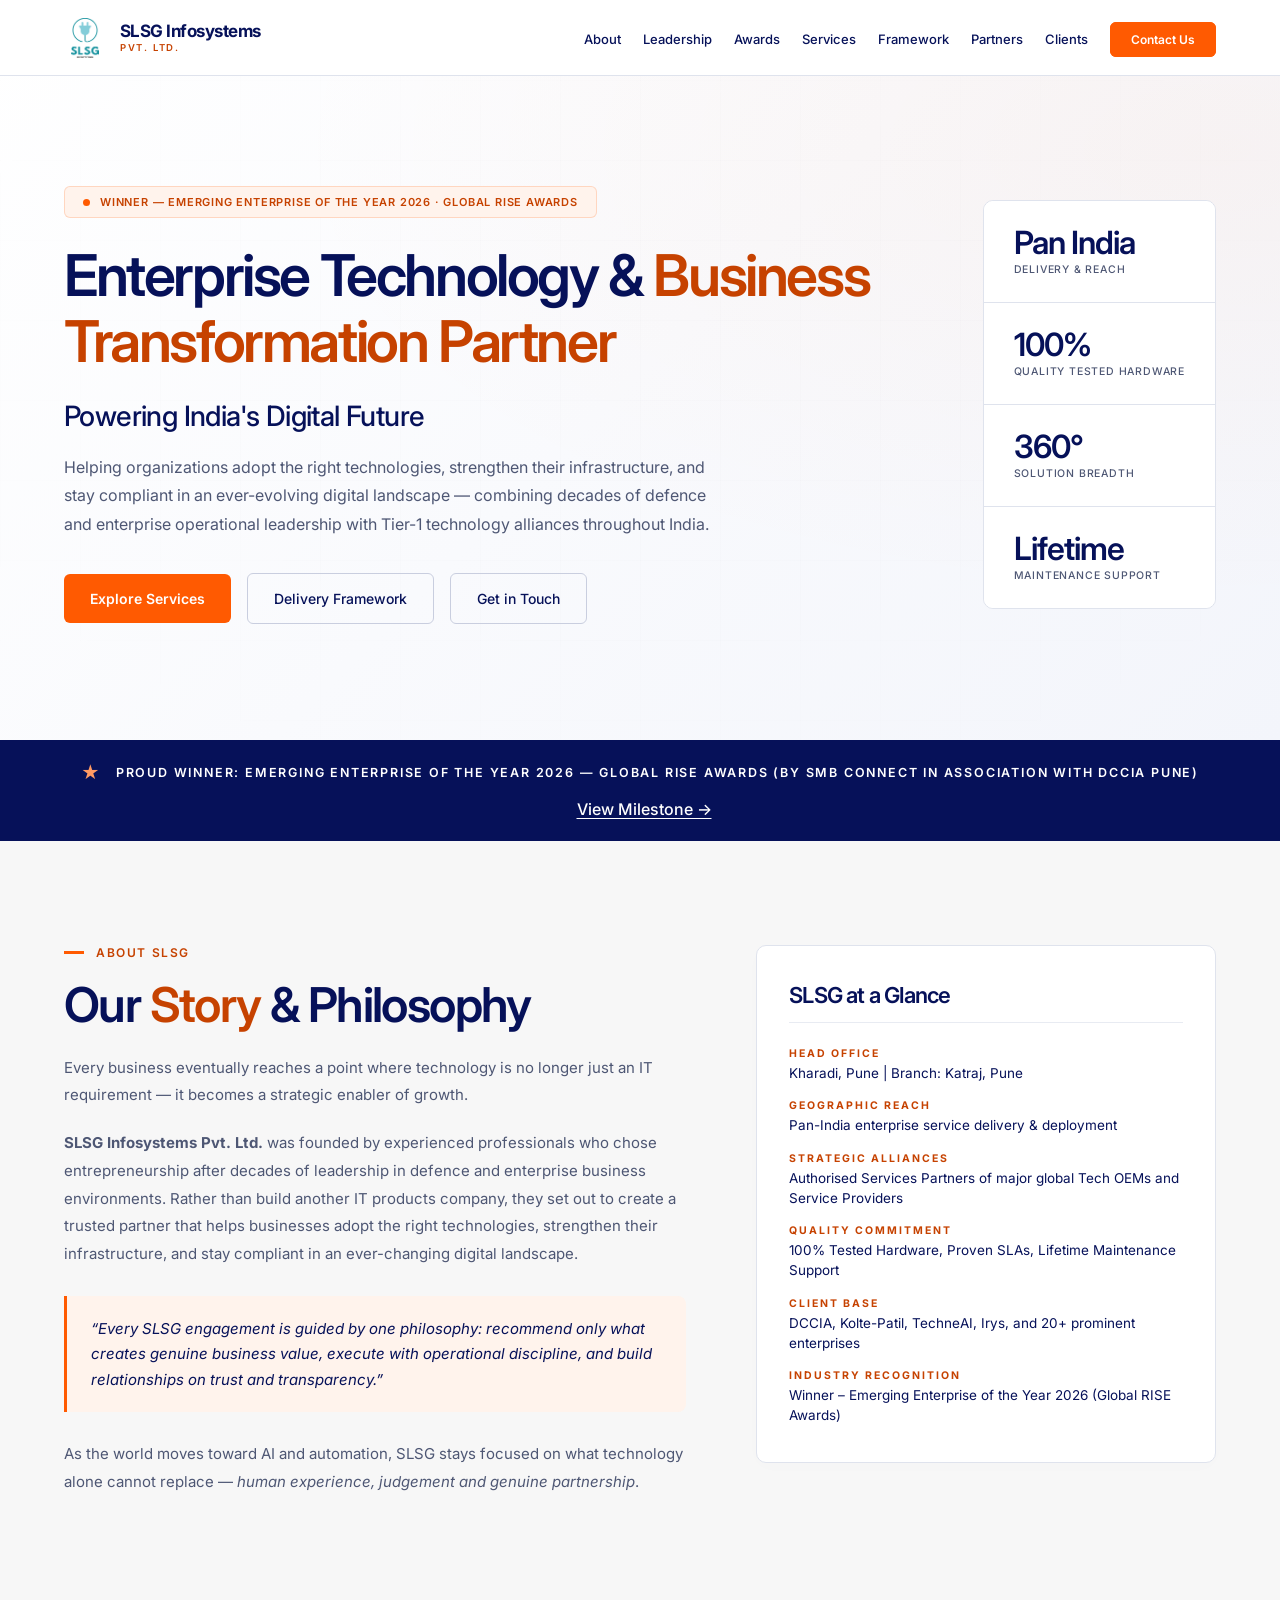
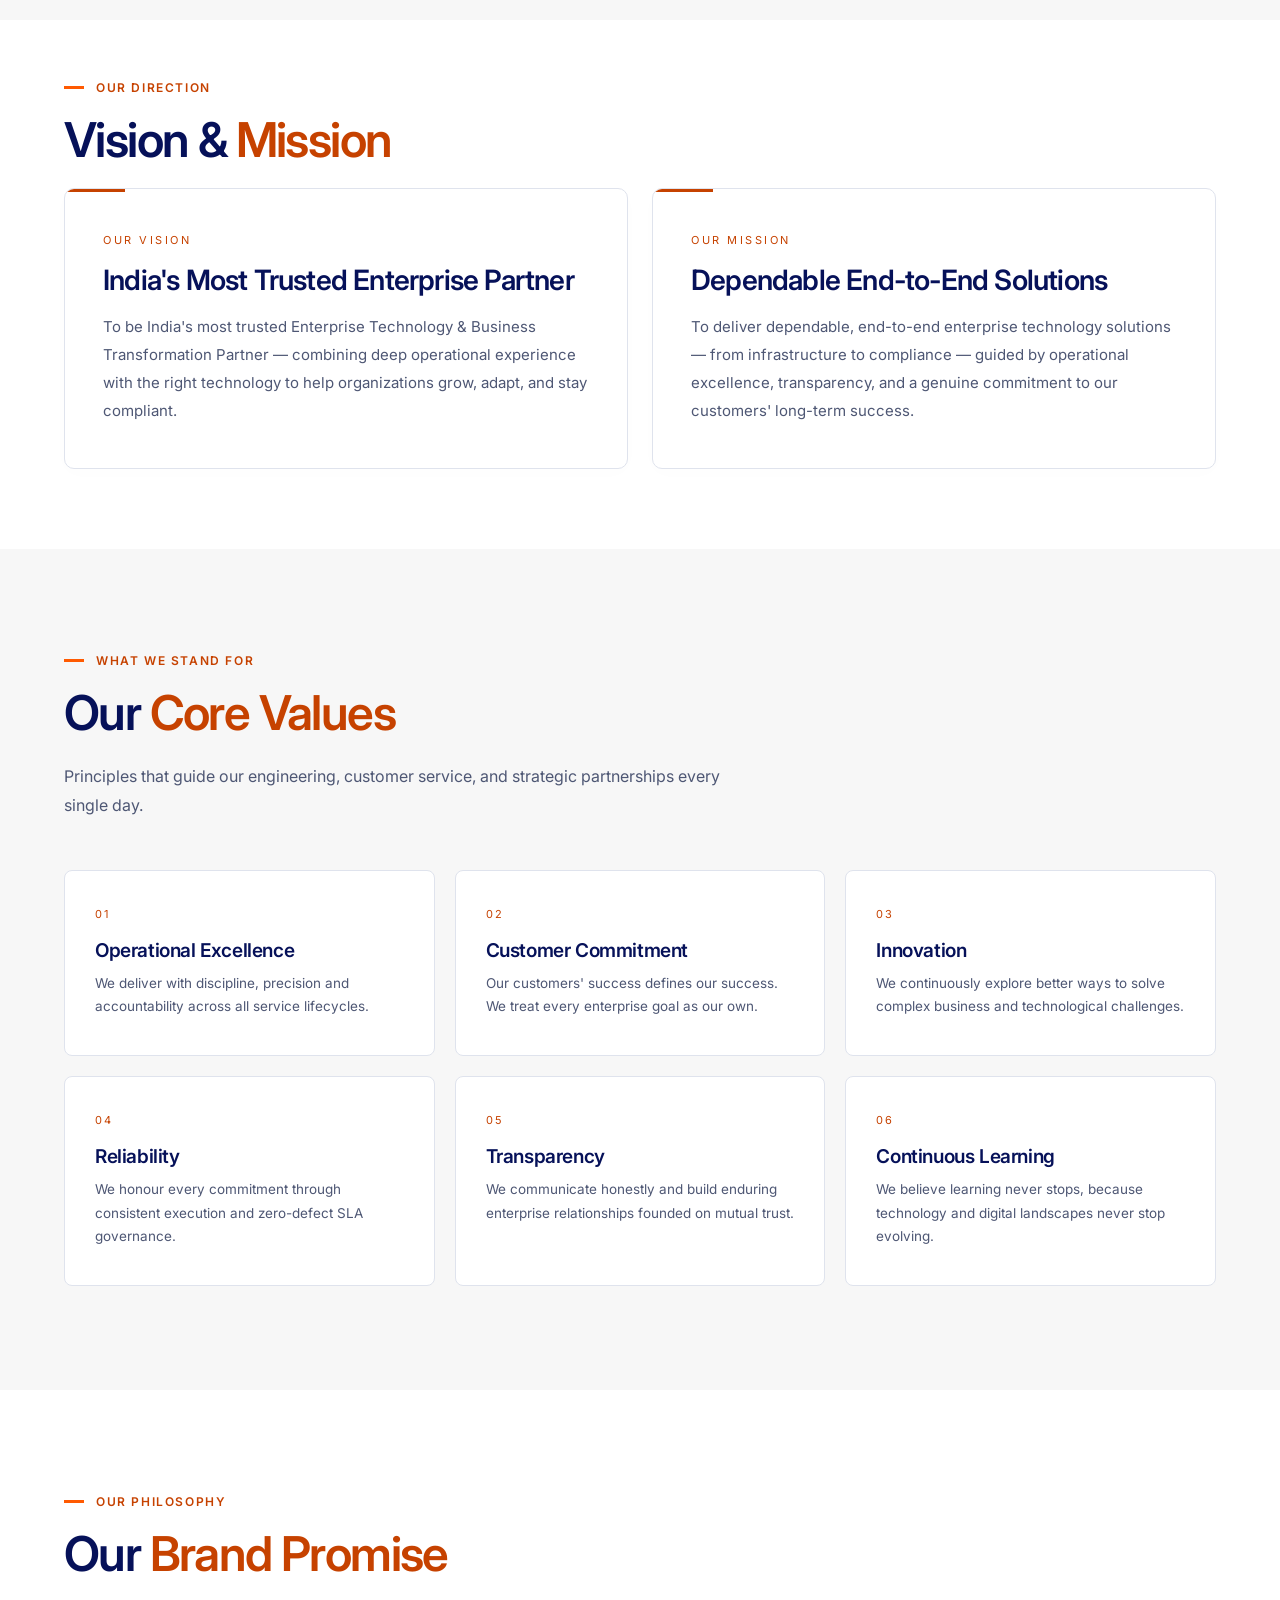
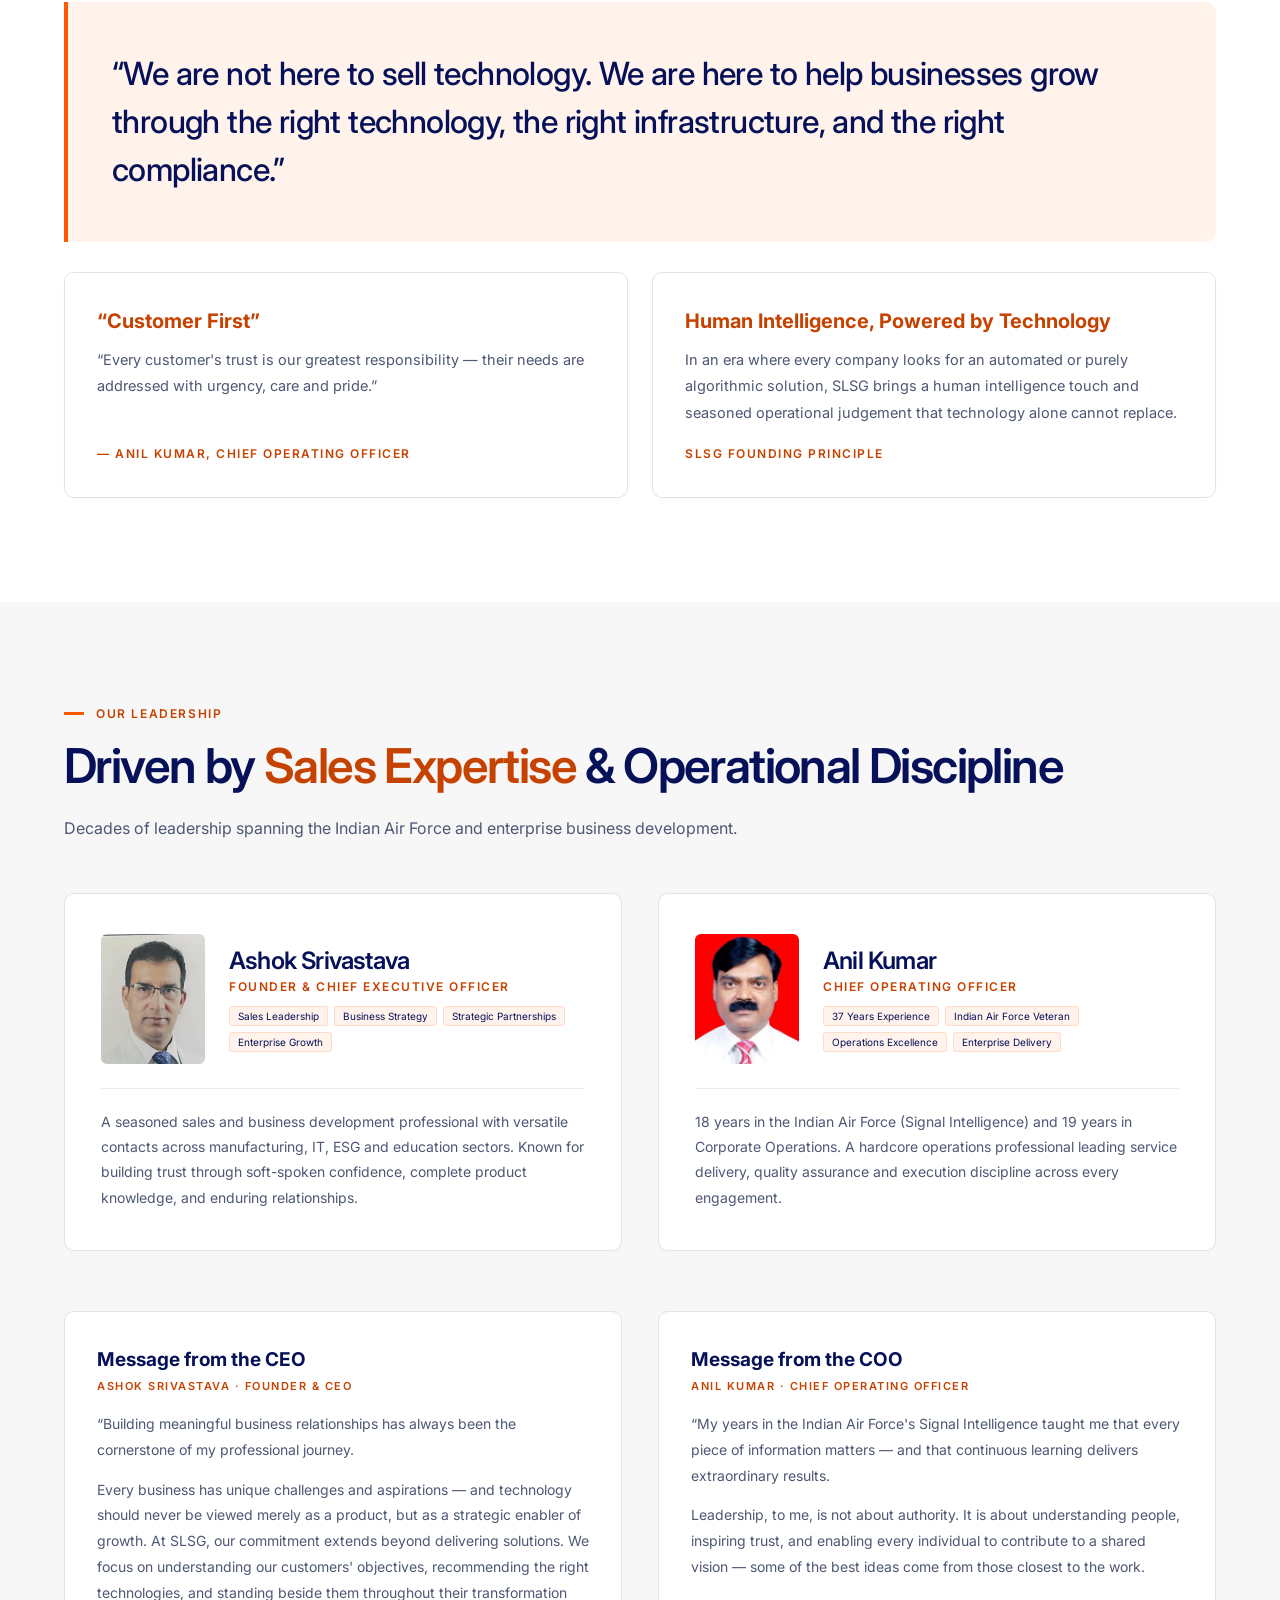
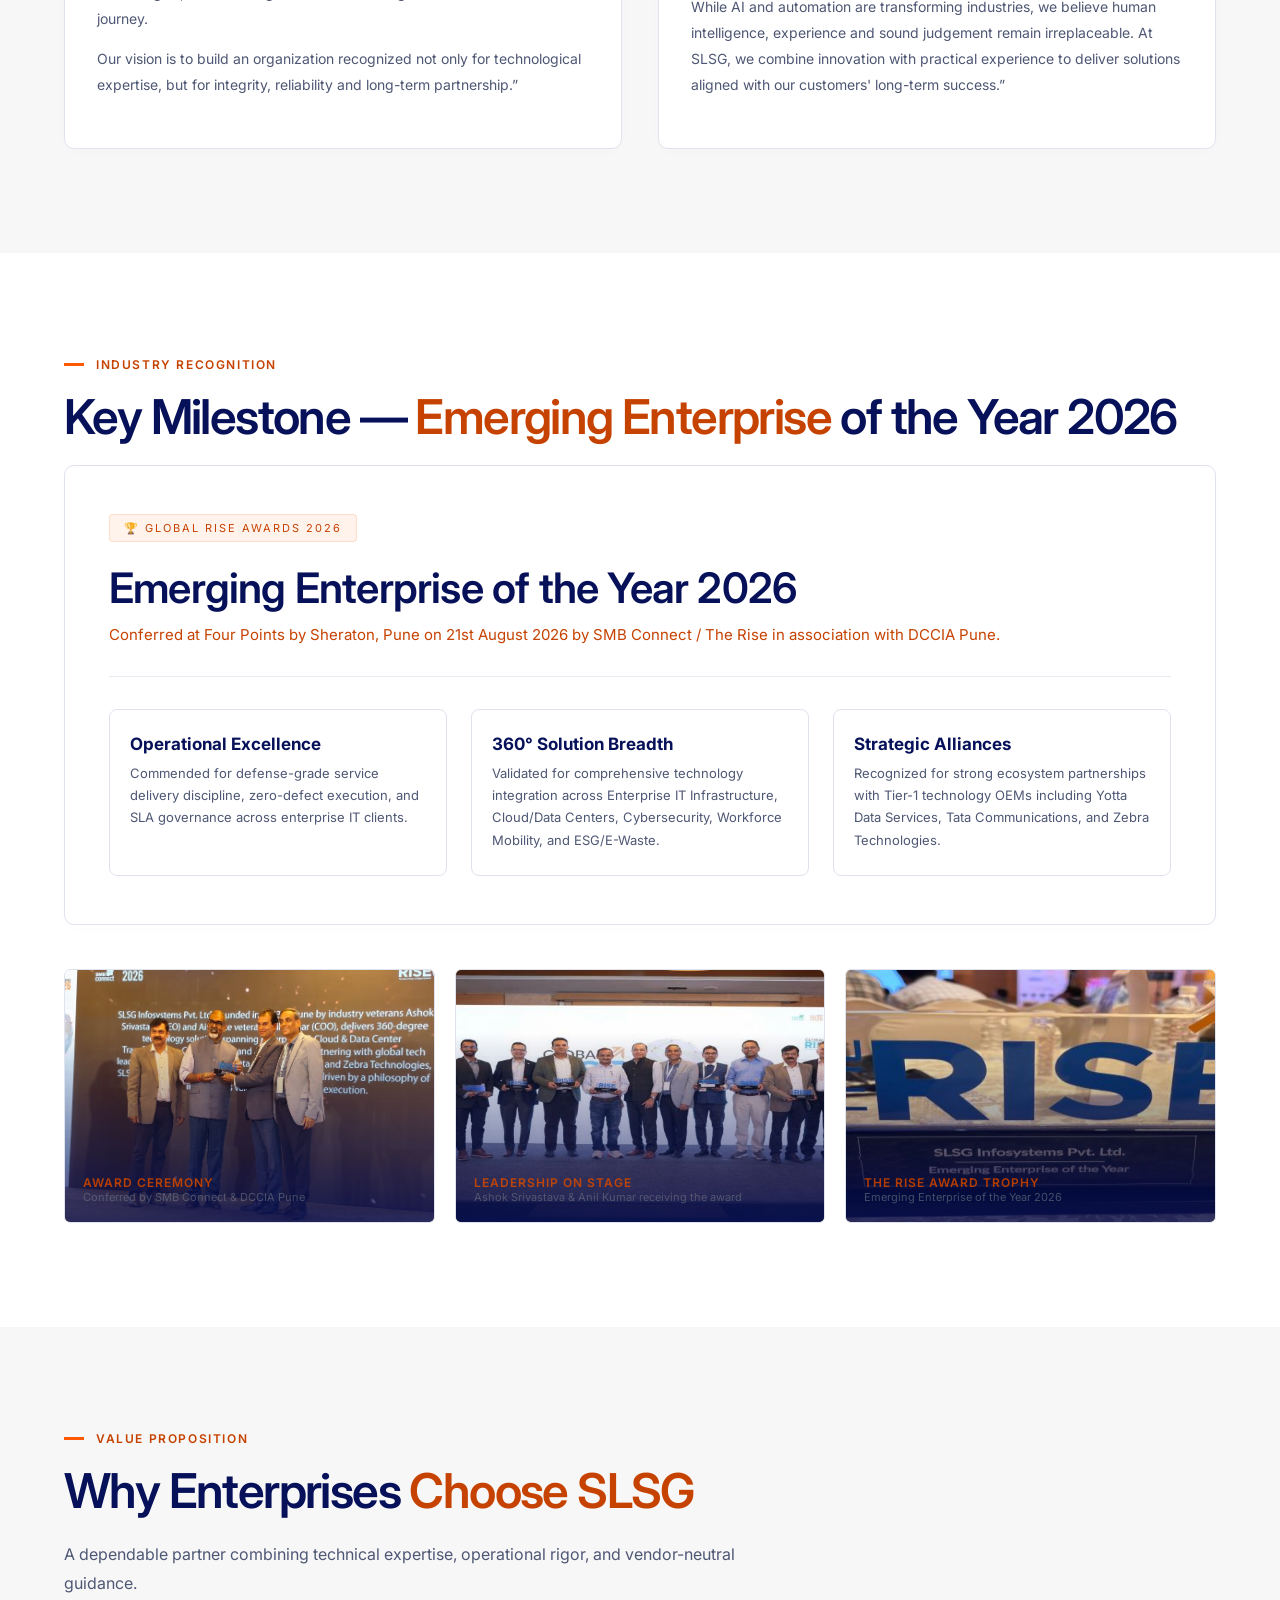
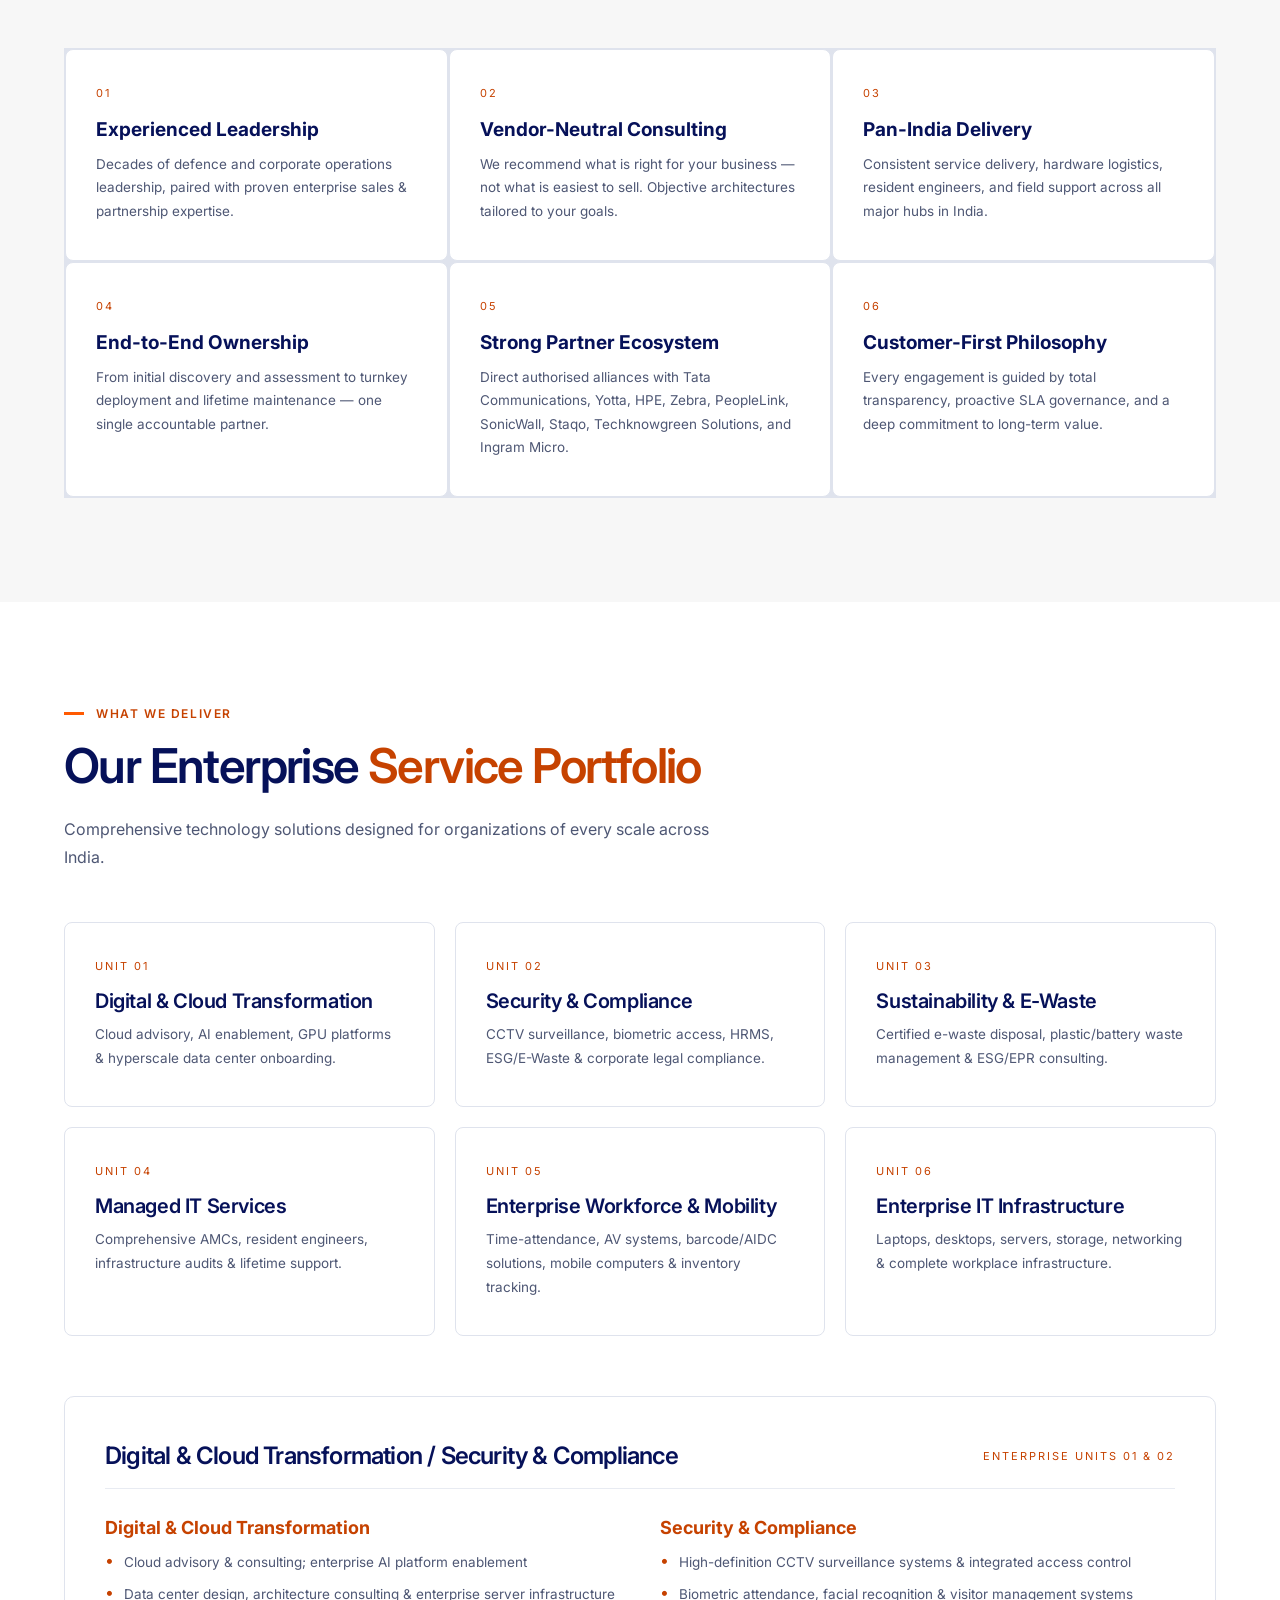
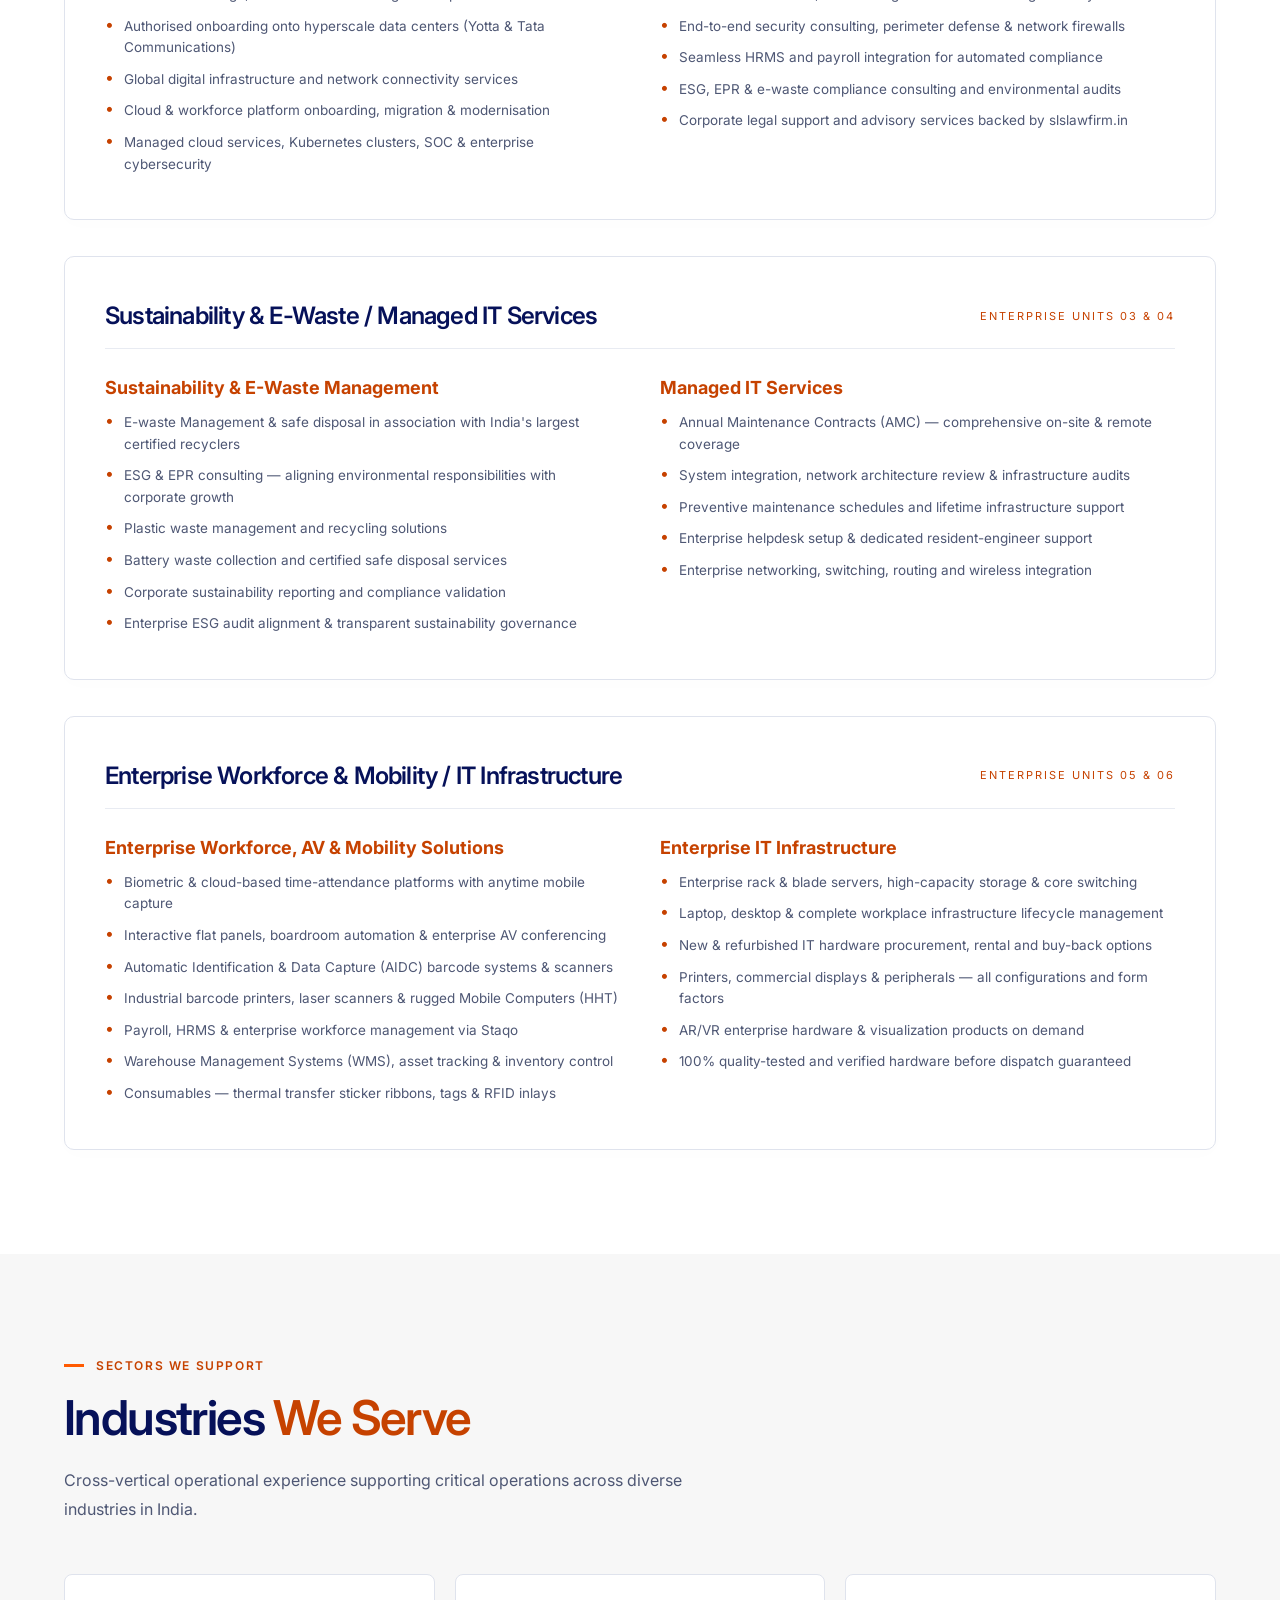
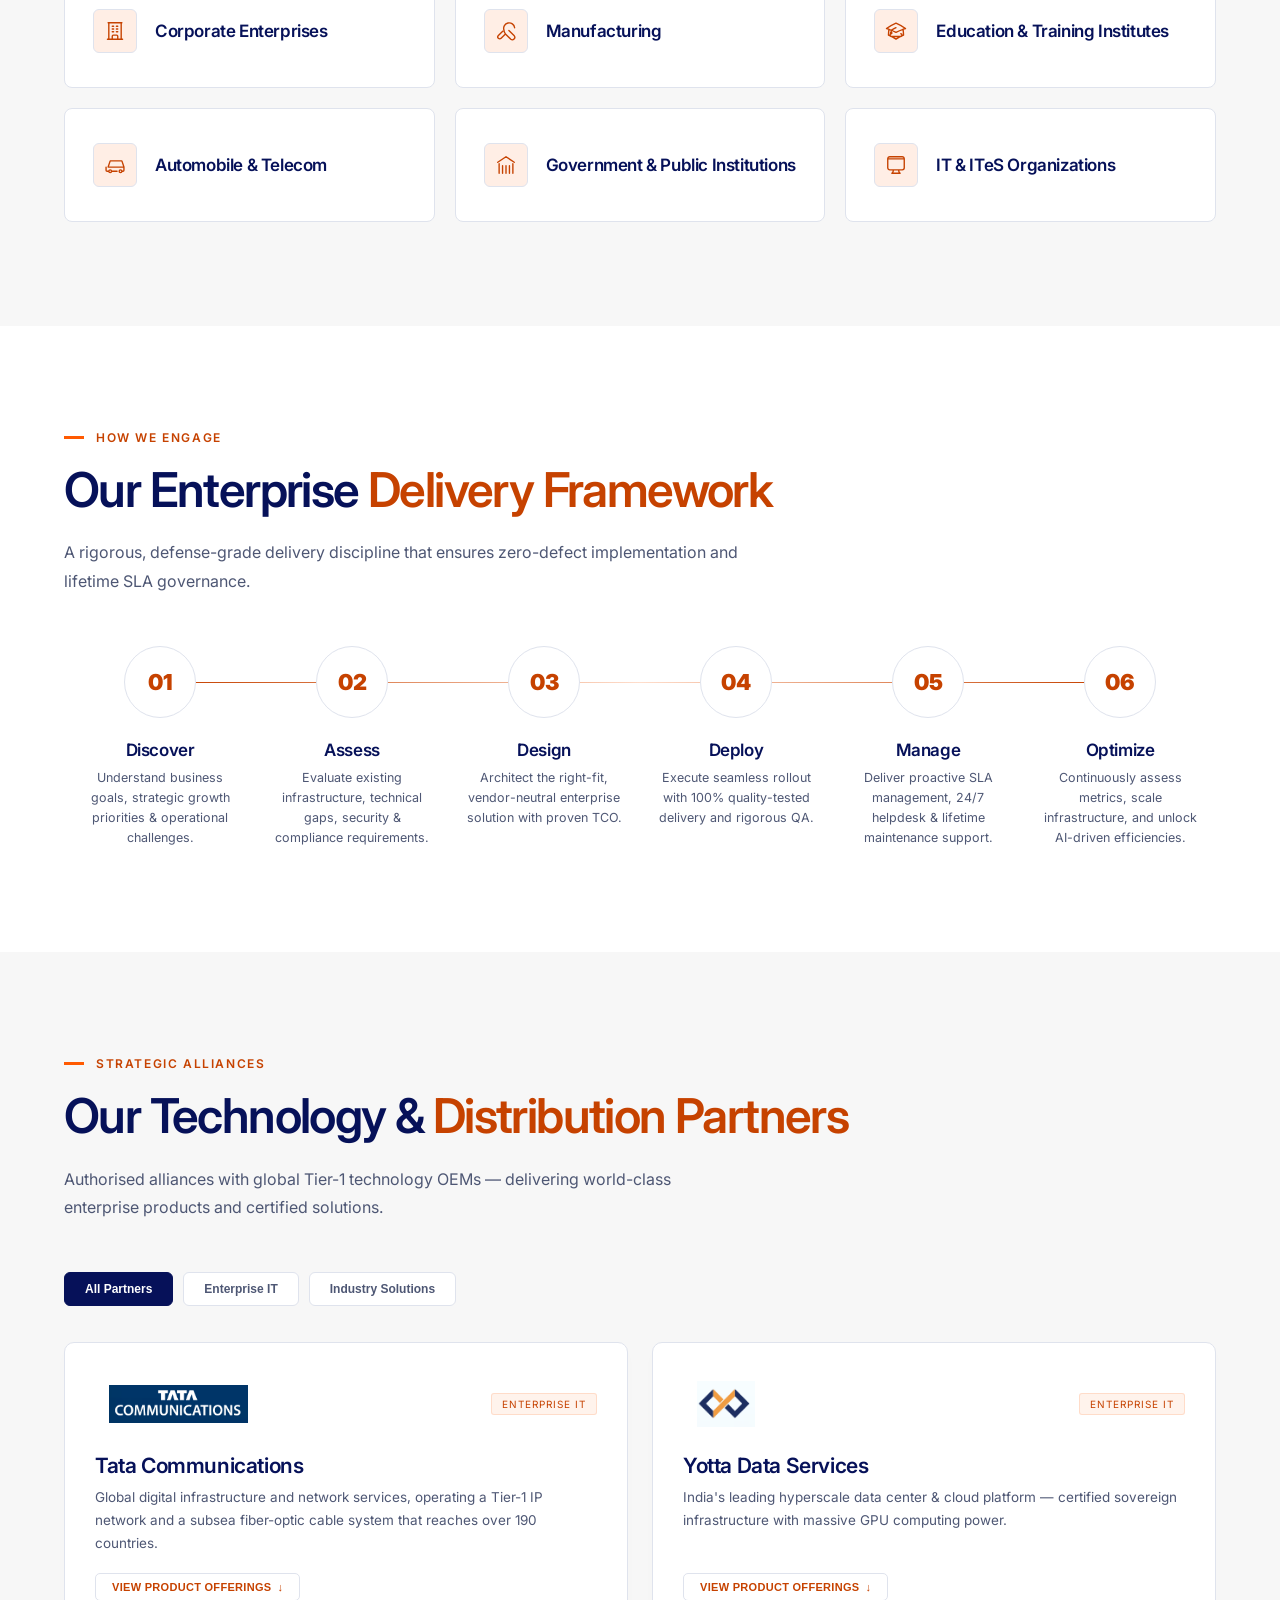
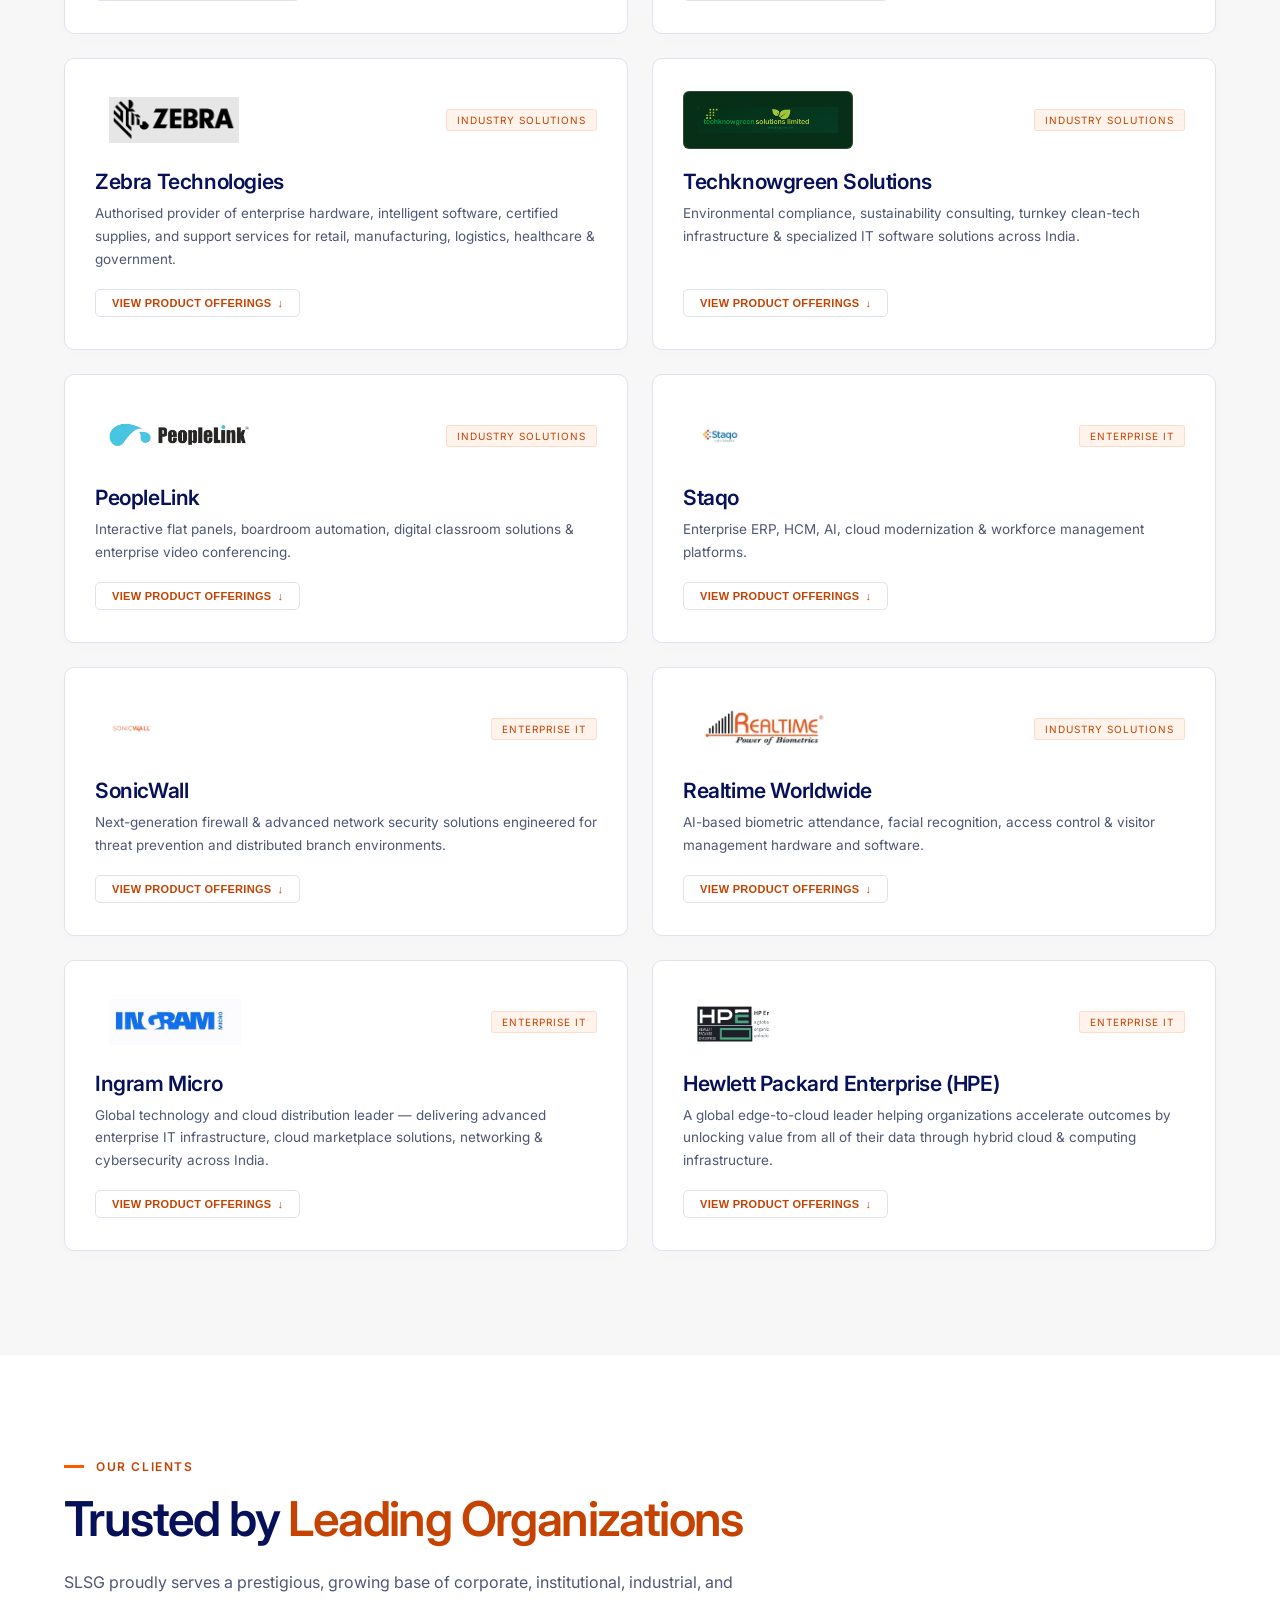
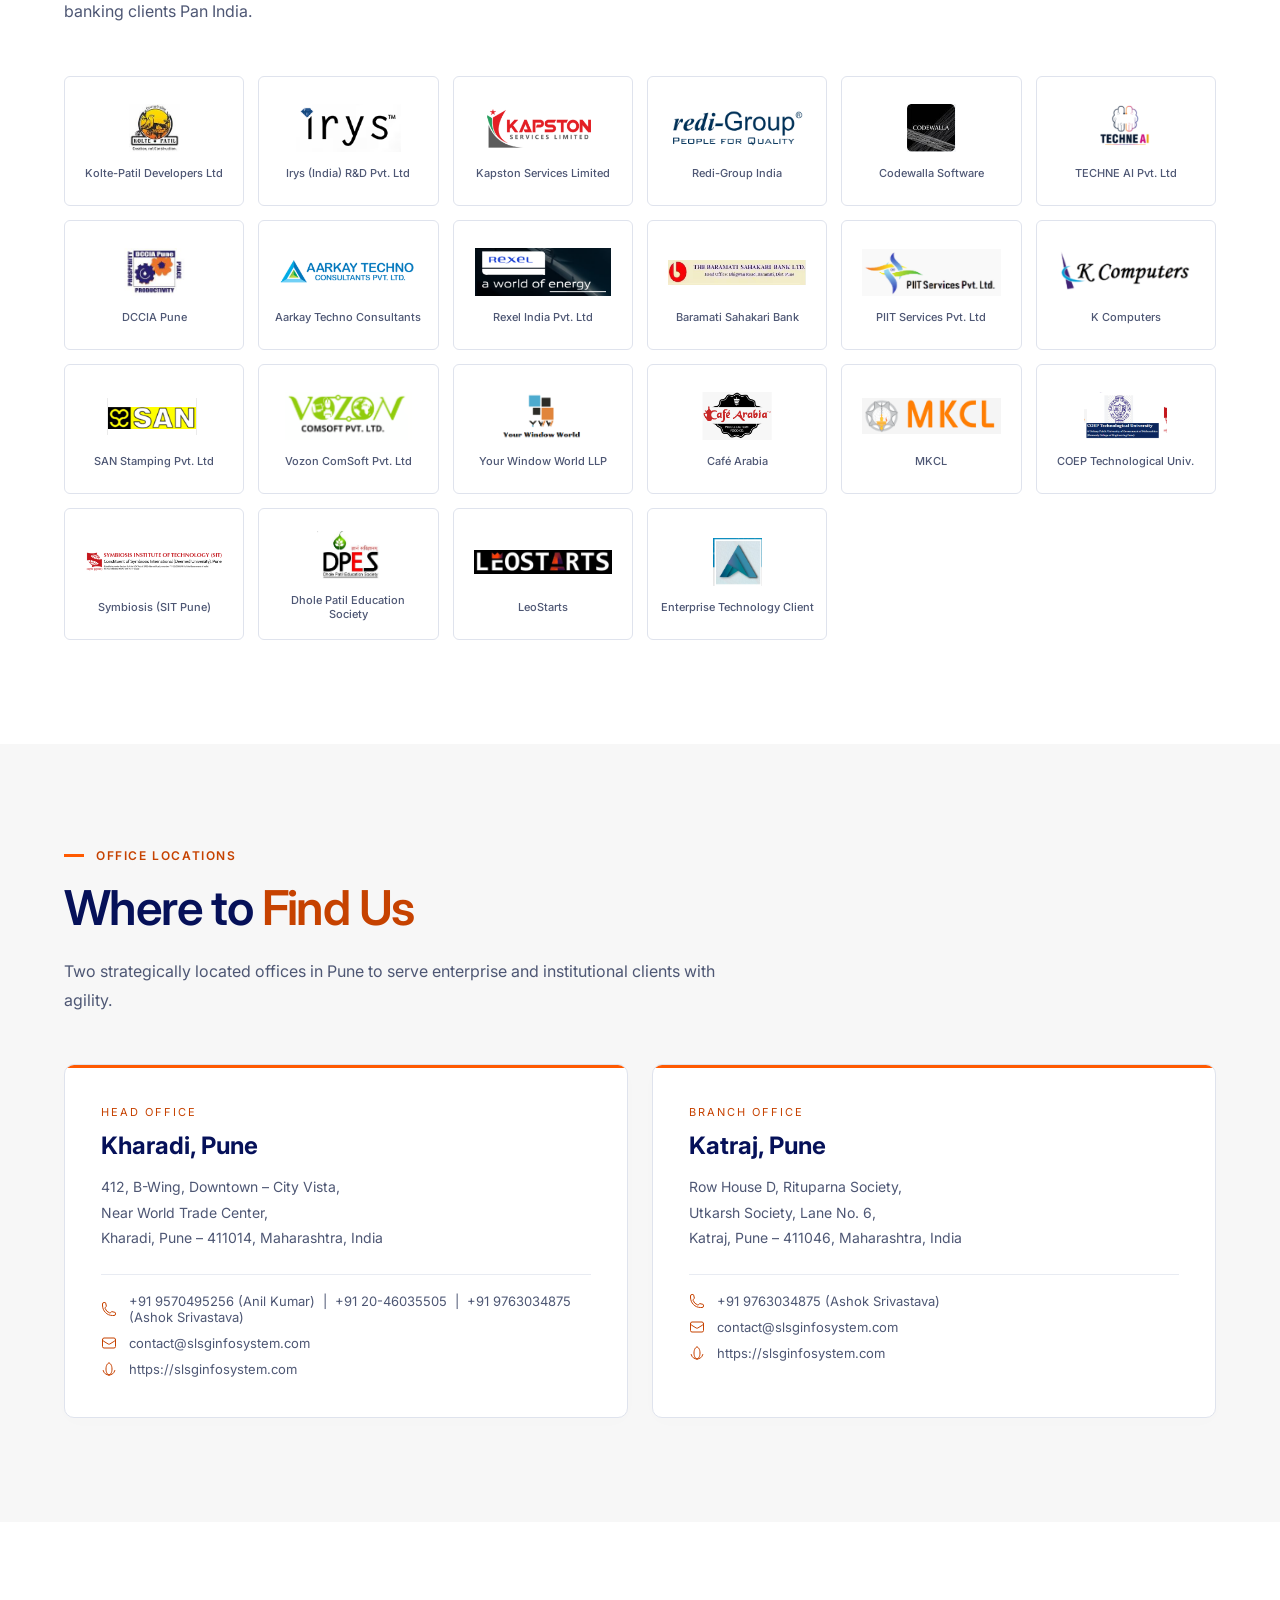
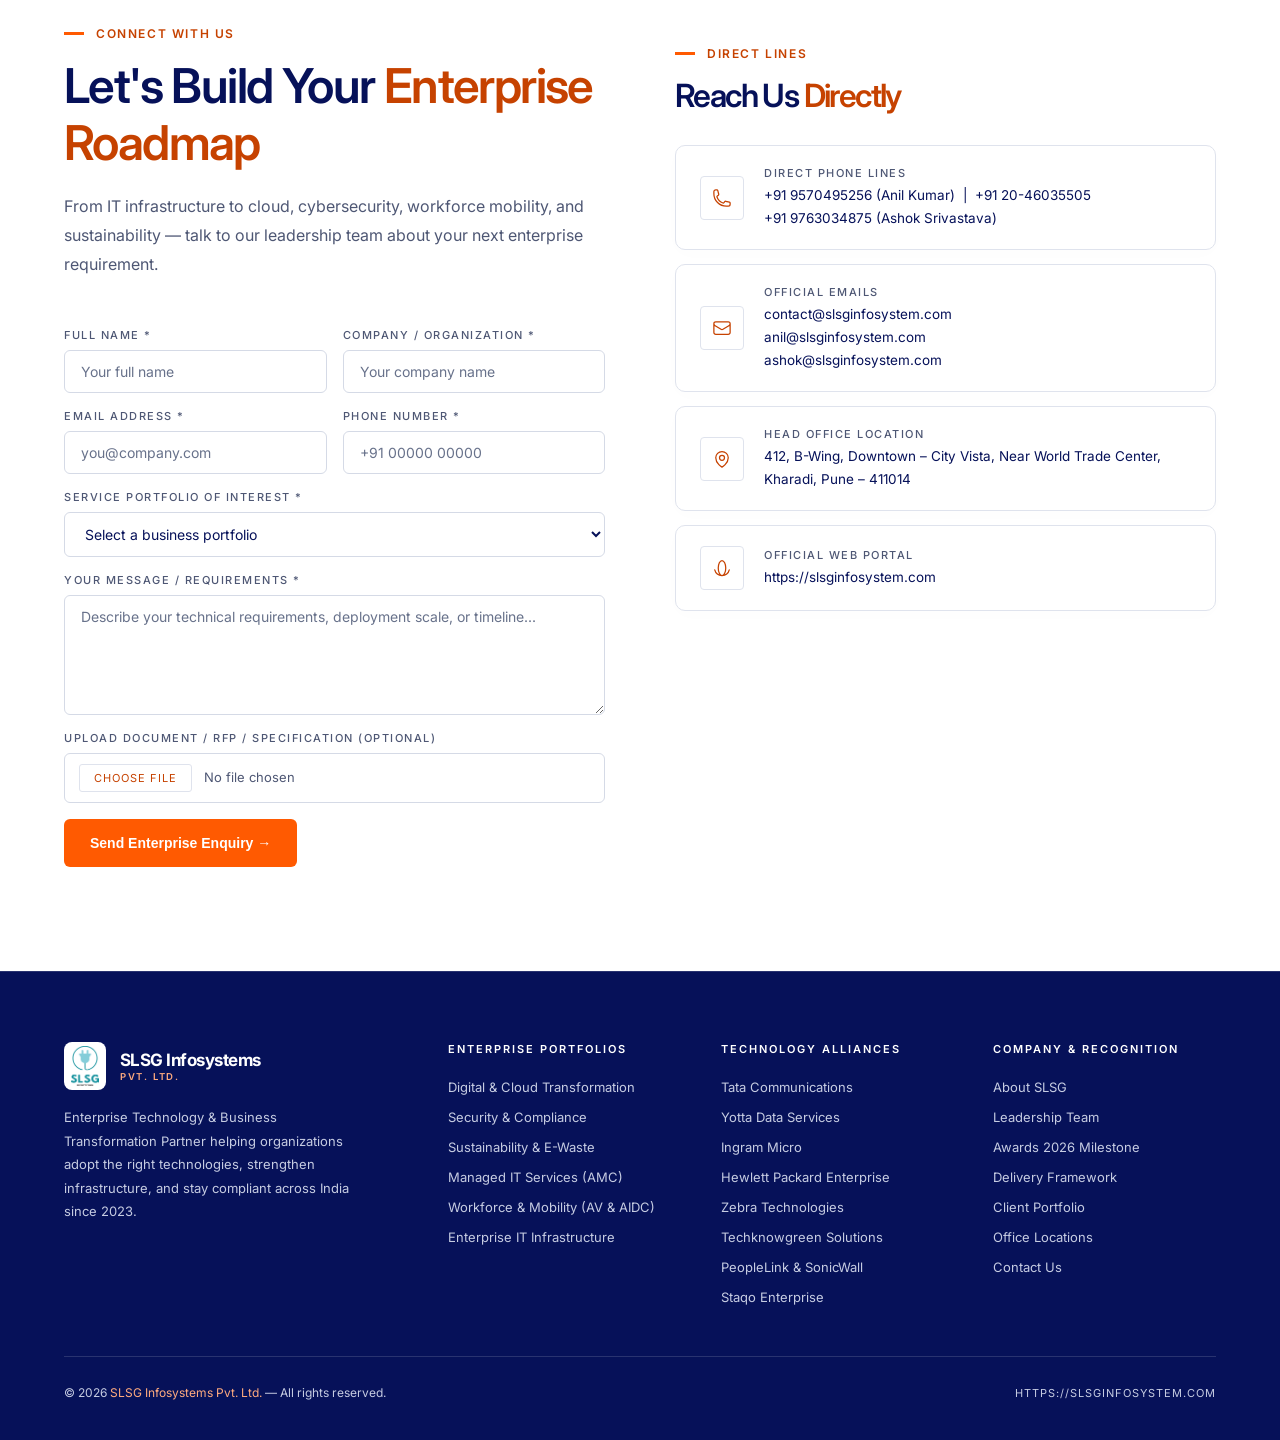
==== commit 2ac332f6: "Restyle SLSG website with navy and orange theme" ====
--- a/index.html
+++ b/index.html
@@ -12,31 +12,31 @@
 <title>SLSG Infosystems Pvt. Ltd. — Enterprise Technology &amp; Business Transformation Partner</title>
 <meta name="description" content="SLSG Infosystems Pvt. Ltd. — Winner of Emerging Enterprise of the Year 2026. Enterprise IT Infrastructure, Cloud, Security, Workforce Mobility, and E-Waste solutions across India.">
 <link rel="preconnect" href="https://fonts.googleapis.com">
-<link href="https://fonts.googleapis.com/css2?family=Playfair+Display:ital,wght@0,600;0,700;0,800;0,900;1,600;1,700&family=DM+Sans:ital,wght@0,300;0,400;0,500;0,600;0,700;1,400&family=DM+Mono:wght@400;500&display=swap" rel="stylesheet">
+<link href="https://fonts.googleapis.com/css2?family=Inter:wght@400;500;600;700;800;900&display=swap" rel="stylesheet">
 <style>
   :root {
-    --dark: #0a0f0d;
-    --dark2: #0f1712;
-    --dark3: #142019;
-    --dark4: #192820;
-    --green: #1a3a28;
-    --green2: #245038;
-    --accent: #c9a84c;
-    --accent2: #e2c278;
-    --accent-light: #f5e4b7;
-    --white: #f5f2ec;
-    --muted: #8e9994;
-    --text: #d6d1c8;
-    --border: rgba(201,168,76,0.18);
-    --border2: rgba(201,168,76,0.09);
-    --glow: rgba(201,168,76,0.06);
+    --dark: #ffffff;
+    --dark2: #f7f7f7;
+    --dark3: #ffffff;
+    --dark4: #eef1f8;
+    --green: #061159;
+    --green2: #222b8a;
+    --accent: #c64200;
+    --accent2: #c64200;
+    --accent-light: #061159;
+    --white: #061159;
+    --muted: #4e5774;
+    --text: #4e5774;
+    --border: rgba(255,90,1,0.18);
+    --border2: rgba(255,90,1,0.09);
+    --glow: rgba(255,90,1,0.06);
     --tile-bg: rgba(255,255,255,0.96);
   }
 
   *, *::before, *::after { box-sizing: border-box; margin: 0; padding: 0; }
   html { scroll-behavior: smooth; overflow-x: hidden; width: 100%; }
   html.booting { scroll-behavior: auto !important; }
-  body { font-family: 'DM Sans', sans-serif; background: var(--dark); color: var(--text); overflow-x: hidden; width: 100%; max-width: 100%; cursor: default; }
+  body { font-family: 'Inter', sans-serif; background: var(--dark); color: var(--text); overflow-x: hidden; width: 100%; max-width: 100%; cursor: default; }
 
   ::-webkit-scrollbar { width: 5px; }
   ::-webkit-scrollbar-track { background: var(--dark2); }
@@ -55,12 +55,12 @@
     position: fixed; top: 0; left: 0; right: 0; z-index: 1000;
     display: flex; align-items: center; justify-content: space-between;
     padding: 0 5%; height: 76px;
-    background: rgba(10,15,13,0.88);
+    background: rgba(255,255,255,0.88);
     backdrop-filter: blur(20px);
     border-bottom: 1px solid var(--border);
     transition: all 0.3s ease;
   }
-  nav.scrolled { height: 64px; background: rgba(10,15,13,0.98); }
+  nav.scrolled { height: 64px; background: rgba(255,255,255,0.98); }
   .nav-logo { display: flex; align-items: center; gap: 14px; text-decoration: none; }
   .nav-logo-icon {
     height: 48px; padding: 4px 7px;
@@ -72,7 +72,7 @@
   }
   .nav-logo-icon img { height: 100%; width: auto; display: block; }
   .nav-logo-text { display: flex; flex-direction: column; line-height: 1.1; }
-  .nav-logo-text span:first-child { font-family: 'Playfair Display', serif; font-size: 17px; font-weight: 700; color: var(--white); letter-spacing: 0.5px; }
+  .nav-logo-text span:first-child { font-family: 'Inter', sans-serif; font-size: 17px; font-weight: 700; color: var(--white); letter-spacing: 0.5px; }
   .nav-logo-text span:last-child { font-size: 9.5px; font-weight: 600; color: var(--accent); letter-spacing: 1.8px; text-transform: uppercase; margin-top: 2px; }
 
   .nav-links { display: flex; align-items: center; gap: 26px; list-style: none; }
@@ -88,51 +88,51 @@
   .hamburger span { width: 24px; height: 2px; background: var(--accent); transition: all 0.3s ease; display: block; }
 
   /* Mobile menu */
-  .mobile-menu { position: fixed; inset: 0; z-index: 9999; background: rgba(10,15,13,0.98); backdrop-filter: blur(12px); -webkit-backdrop-filter: blur(12px); display: none; flex-direction: column; align-items: center; justify-content: center; gap: 20px; padding: 40px 24px; overflow-y: auto; }
+  .mobile-menu { position: fixed; inset: 0; z-index: 9999; background: rgba(255,255,255,0.98); backdrop-filter: blur(12px); -webkit-backdrop-filter: blur(12px); display: none; flex-direction: column; align-items: center; justify-content: center; gap: 20px; padding: 40px 24px; overflow-y: auto; }
   .mobile-menu.open { display: flex; animation: fadeIn 0.25s ease; }
-  .mobile-menu a:not(.btn-primary) { font-family: 'Playfair Display', serif; font-size: 22px; font-weight: 700; color: var(--white); text-decoration: none; transition: color 0.2s; padding: 4px 10px; text-align: center; }
+  .mobile-menu a:not(.btn-primary) { font-family: 'Inter', sans-serif; font-size: 22px; font-weight: 700; color: var(--white); text-decoration: none; transition: color 0.2s; padding: 4px 10px; text-align: center; }
   .mobile-menu a:not(.btn-primary):hover { color: var(--accent); }
   .mobile-close { position: absolute; top: 20px; right: 24px; background: transparent; border: none; color: var(--accent); font-size: 38px; line-height: 1; cursor: pointer; padding: 8px 12px; transition: color 0.2s; }
   .mobile-close:hover { color: var(--white); }
 
   /* Buttons */
-  .btn-primary { padding: 14px 32px; background: linear-gradient(135deg, var(--accent), var(--accent2)); color: var(--dark); font-size: 13px; font-weight: 600; letter-spacing: 1px; text-transform: uppercase; text-decoration: none; border-radius: 4px; transition: all 0.3s ease; border: none; cursor: pointer; box-shadow: 0 4px 30px rgba(201,168,76,0.22); display: inline-flex; align-items: center; gap: 8px; }
-  .btn-primary:hover { transform: translateY(-2px); box-shadow: 0 8px 40px rgba(201,168,76,0.38); }
-  .btn-outline { padding: 14px 32px; background: transparent; color: var(--white); font-size: 13px; font-weight: 500; letter-spacing: 1px; text-transform: uppercase; text-decoration: none; border-radius: 4px; border: 1px solid rgba(245,242,236,0.25); transition: all 0.3s ease; cursor: pointer; display: inline-flex; align-items: center; gap: 8px; }
+  .btn-primary { padding: 14px 32px; background: linear-gradient(135deg, var(--accent), var(--accent2)); color: var(--dark); font-size: 13px; font-weight: 600; letter-spacing: 1px; text-transform: uppercase; text-decoration: none; border-radius: 4px; transition: all 0.3s ease; border: none; cursor: pointer; box-shadow: 0 4px 30px rgba(255,90,1,0.22); display: inline-flex; align-items: center; gap: 8px; }
+  .btn-primary:hover { transform: translateY(-2px); box-shadow: 0 8px 40px rgba(255,90,1,0.38); }
+  .btn-outline { padding: 14px 32px; background: transparent; color: var(--white); font-size: 13px; font-weight: 500; letter-spacing: 1px; text-transform: uppercase; text-decoration: none; border-radius: 4px; border: 1px solid rgba(6,17,89,0.25); transition: all 0.3s ease; cursor: pointer; display: inline-flex; align-items: center; gap: 8px; }
   .btn-outline:hover { border-color: var(--accent); color: var(--accent); }
   .btn-sm { padding: 8px 18px; font-size: 11px; letter-spacing: 1px; }
 
   /* Common section styles */
   section { padding: 100px 5%; position: relative; }
-  .section-label { font-family: 'DM Mono', monospace; font-size: 11px; font-weight: 400; color: var(--accent); letter-spacing: 3px; text-transform: uppercase; margin-bottom: 16px; display: flex; align-items: center; gap: 12px; }
+  .section-label { font-family: 'Inter', sans-serif; font-size: 11px; font-weight: 400; color: var(--accent); letter-spacing: 3px; text-transform: uppercase; margin-bottom: 16px; display: flex; align-items: center; gap: 12px; }
   .section-label::before { content: ''; width: 24px; height: 1px; background: var(--accent); flex-shrink: 0; }
-  .section-title { font-family: 'Playfair Display', serif; font-size: clamp(32px, 4vw, 50px); font-weight: 900; color: var(--white); line-height: 1.15; margin-bottom: 20px; }
+  .section-title { font-family: 'Inter', sans-serif; font-size: clamp(32px, 4vw, 50px); font-weight: 900; color: var(--white); line-height: 1.15; margin-bottom: 20px; }
   .section-title em { font-style: italic; color: var(--accent); }
-  .section-desc { font-size: 15px; font-weight: 300; color: var(--muted); line-height: 1.8; max-width: 680px; margin-bottom: 50px; }
+  .section-desc { font-size: 15px; font-weight: 400; color: var(--muted); line-height: 1.8; max-width: 680px; margin-bottom: 50px; }
 
   /* Hero Section */
   .hero { min-height: clamp(620px, 88vh, 860px); display: flex; align-items: center; padding: 120px 5% 70px; position: relative; overflow: hidden; }
-  .hero-bg { position: absolute; inset: 0; background: radial-gradient(ellipse 65% 65% at 75% 45%, rgba(26,58,40,0.55) 0%, transparent 70%), radial-gradient(ellipse 45% 45% at 15% 80%, rgba(201,168,76,0.06) 0%, transparent 60%), linear-gradient(180deg, var(--dark) 0%, var(--dark2) 100%); }
-  .hero-grid { position: absolute; inset: 0; background-image: linear-gradient(rgba(201,168,76,0.04) 1px, transparent 1px), linear-gradient(90deg, rgba(201,168,76,0.04) 1px, transparent 1px); background-size: 60px 60px; mask-image: radial-gradient(ellipse 80% 80% at 50% 50%, black 30%, transparent 100%); }
+  .hero-bg { position: absolute; inset: 0; background: radial-gradient(ellipse 65% 65% at 75% 45%, rgba(6,17,89,0.55) 0%, transparent 70%), radial-gradient(ellipse 45% 45% at 15% 80%, rgba(255,90,1,0.06) 0%, transparent 60%), linear-gradient(180deg, var(--dark) 0%, var(--dark2) 100%); }
+  .hero-grid { position: absolute; inset: 0; background-image: linear-gradient(rgba(255,90,1,0.04) 1px, transparent 1px), linear-gradient(90deg, rgba(255,90,1,0.04) 1px, transparent 1px); background-size: 60px 60px; mask-image: radial-gradient(ellipse 80% 80% at 50% 50%, black 30%, transparent 100%); }
   .hero-inner { position: relative; z-index: 2; width: 100%; display: flex; justify-content: space-between; align-items: center; gap: 40px; flex-wrap: wrap; }
   .hero-content { max-width: 760px; flex: 1 1 540px; }
   
-  .hero-badge { display: inline-flex; align-items: center; gap: 10px; padding: 8px 18px; border: 1px solid var(--border); border-radius: 100px; background: rgba(201,168,76,0.08); margin-bottom: 24px; text-decoration: none; transition: all 0.3s ease; }
-  .hero-badge:hover { background: rgba(201,168,76,0.15); border-color: var(--accent); transform: translateY(-2px); }
+  .hero-badge { display: inline-flex; align-items: center; gap: 10px; padding: 8px 18px; border: 1px solid var(--border); border-radius: 100px; background: rgba(255,90,1,0.08); margin-bottom: 24px; text-decoration: none; transition: all 0.3s ease; }
+  .hero-badge:hover { background: rgba(255,90,1,0.15); border-color: var(--accent); transform: translateY(-2px); }
   .hero-badge-dot { width: 7px; height: 7px; border-radius: 50%; background: var(--accent); animation: pulse 2s infinite; }
   @keyframes pulse { 0%, 100% { opacity: 1; transform: scale(1); } 50% { opacity: 0.4; transform: scale(0.8); } }
   .hero-badge span { font-size: 11px; font-weight: 600; color: var(--accent2); letter-spacing: 1.5px; text-transform: uppercase; }
 
-  .hero h1 { font-family: 'Playfair Display', serif; font-size: clamp(38px, 5vw, 68px); font-weight: 900; line-height: 1.1; color: var(--white); margin-bottom: 12px; }
+  .hero h1 { font-family: 'Inter', sans-serif; font-size: clamp(38px, 5vw, 68px); font-weight: 900; line-height: 1.1; color: var(--white); margin-bottom: 12px; }
   .hero h1 em { font-style: italic; color: var(--accent); }
-  .hero-sub { font-family: 'Playfair Display', serif; font-size: clamp(20px, 2.5vw, 34px); font-weight: 600; color: var(--accent-light); margin-bottom: 20px; font-style: italic; }
-  .hero p { font-size: 15.5px; font-weight: 300; line-height: 1.8; color: var(--muted); max-width: 660px; margin-bottom: 34px; }
+  .hero-sub { font-family: 'Inter', sans-serif; font-size: clamp(20px, 2.5vw, 34px); font-weight: 600; color: var(--accent-light); margin-bottom: 20px; font-style: italic; }
+  .hero p { font-size: 15.5px; font-weight: 400; line-height: 1.8; color: var(--muted); max-width: 660px; margin-bottom: 34px; }
   .hero-actions { display: flex; align-items: center; gap: 16px; flex-wrap: wrap; }
 
   .hero-stats { display: flex; flex-direction: column; gap: 1px; flex-shrink: 0; }
-  .hero-stat { padding: 22px 28px; background: rgba(15,23,18,0.85); border: 1px solid var(--border); border-bottom: none; backdrop-filter: blur(12px); min-width: 190px; }
+  .hero-stat { padding: 22px 28px; background: rgba(255,255,255,0.85); border: 1px solid var(--border); border-bottom: none; backdrop-filter: blur(12px); min-width: 190px; }
   .hero-stat:last-child { border-bottom: 1px solid var(--border); }
-  .hero-stat-num { font-family: 'Playfair Display', serif; font-size: 28px; font-weight: 900; color: var(--accent); line-height: 1; }
+  .hero-stat-num { font-family: 'Inter', sans-serif; font-size: 28px; font-weight: 900; color: var(--accent); line-height: 1; }
   .hero-stat-label { font-size: 10.5px; font-weight: 500; color: var(--muted); letter-spacing: 1.5px; text-transform: uppercase; margin-top: 4px; }
 
   /* Award Banner Strip */
@@ -144,14 +144,14 @@
 
   /* About Story Section */
   .about-story { background: var(--dark2); display: grid; grid-template-columns: 1.15fr 0.85fr; gap: 70px; align-items: start; }
-  .story-text p { font-size: 15px; font-weight: 300; line-height: 1.85; color: var(--text); margin-bottom: 20px; }
+  .story-text p { font-size: 15px; font-weight: 400; line-height: 1.85; color: var(--text); margin-bottom: 20px; }
   .story-quote { padding: 20px 24px; border-left: 3px solid var(--accent); background: var(--dark3); font-style: italic; color: var(--accent-light); margin: 28px 0; font-size: 15px; line-height: 1.7; }
   
   .glance-card { background: var(--dark3); border: 1px solid var(--border); padding: 36px 32px; position: sticky; top: 100px; }
-  .glance-card h3 { font-family: 'Playfair Display', serif; font-size: 22px; color: var(--white); margin-bottom: 24px; padding-bottom: 14px; border-bottom: 1px solid var(--border2); }
+  .glance-card h3 { font-family: 'Inter', sans-serif; font-size: 22px; color: var(--white); margin-bottom: 24px; padding-bottom: 14px; border-bottom: 1px solid var(--border2); }
   .glance-list { list-style: none; display: flex; flex-direction: column; gap: 16px; }
   .glance-item { display: flex; flex-direction: column; gap: 3px; }
-  .glance-item strong { font-family: 'DM Mono', monospace; font-size: 10.5px; color: var(--accent); letter-spacing: 2px; text-transform: uppercase; }
+  .glance-item strong { font-family: 'Inter', sans-serif; font-size: 10.5px; color: var(--accent); letter-spacing: 2px; text-transform: uppercase; }
   .glance-item span { font-size: 13.5px; color: var(--white); font-weight: 400; line-height: 1.5; }
 
   /* Vision & Mission */
@@ -159,27 +159,27 @@
   .vm-grid { display: grid; grid-template-columns: 1fr 1fr; gap: 24px; }
   .vm-card { background: var(--dark2); border: 1px solid var(--border); padding: 44px 38px; position: relative; overflow: hidden; }
   .vm-card::before { content: ''; position: absolute; top: 0; left: 0; width: 60px; height: 3px; background: var(--accent); }
-  .vm-tag { font-family: 'DM Mono', monospace; font-size: 11px; color: var(--accent); letter-spacing: 2.5px; text-transform: uppercase; margin-bottom: 16px; }
-  .vm-card h3 { font-family: 'Playfair Display', serif; font-size: 28px; font-weight: 700; color: var(--white); margin-bottom: 16px; }
-  .vm-card p { font-size: 15px; font-weight: 300; line-height: 1.85; color: var(--text); }
+  .vm-tag { font-family: 'Inter', sans-serif; font-size: 11px; color: var(--accent); letter-spacing: 2.5px; text-transform: uppercase; margin-bottom: 16px; }
+  .vm-card h3 { font-family: 'Inter', sans-serif; font-size: 28px; font-weight: 700; color: var(--white); margin-bottom: 16px; }
+  .vm-card p { font-size: 15px; font-weight: 400; line-height: 1.85; color: var(--text); }
 
   /* Core Values */
   .values-section { background: var(--dark2); }
   .values-grid { display: grid; grid-template-columns: repeat(3, 1fr); gap: 1px; background: var(--border); border: 1px solid var(--border); }
   .value-card { background: var(--dark2); padding: 36px 30px; transition: all 0.3s ease; }
   .value-card:hover { background: var(--dark3); }
-  .value-num { font-family: 'DM Mono', monospace; font-size: 11px; color: var(--accent); letter-spacing: 2px; margin-bottom: 18px; }
-  .value-title { font-family: 'Playfair Display', serif; font-size: 19px; font-weight: 700; color: var(--white); margin-bottom: 10px; }
-  .value-desc { font-size: 13.5px; font-weight: 300; color: var(--muted); line-height: 1.75; }
+  .value-num { font-family: 'Inter', sans-serif; font-size: 11px; color: var(--accent); letter-spacing: 2px; margin-bottom: 18px; }
+  .value-title { font-family: 'Inter', sans-serif; font-size: 19px; font-weight: 700; color: var(--white); margin-bottom: 10px; }
+  .value-desc { font-size: 13.5px; font-weight: 400; color: var(--muted); line-height: 1.75; }
 
   /* Brand Promise */
   .promise-section { background: var(--dark); }
   .promise-banner { background: linear-gradient(135deg, var(--dark3), var(--dark2)); border: 1px solid var(--border); padding: 48px 44px; margin-bottom: 30px; border-left: 4px solid var(--accent); }
-  .promise-banner h3 { font-family: 'Playfair Display', serif; font-size: clamp(22px, 2.5vw, 32px); color: var(--white); line-height: 1.35; }
+  .promise-banner h3 { font-family: 'Inter', sans-serif; font-size: clamp(22px, 2.5vw, 32px); color: var(--white); line-height: 1.35; }
   .promise-grid { display: grid; grid-template-columns: 1fr 1fr; gap: 24px; }
   .promise-card { background: var(--dark2); border: 1px solid var(--border2); padding: 36px 32px; display: flex; flex-direction: column; justify-content: space-between; }
-  .promise-card h4 { font-family: 'Playfair Display', serif; font-size: 20px; color: var(--accent); margin-bottom: 14px; }
-  .promise-card p { font-size: 14.5px; font-weight: 300; color: var(--text); line-height: 1.8; }
+  .promise-card h4 { font-family: 'Inter', sans-serif; font-size: 20px; color: var(--accent); margin-bottom: 14px; }
+  .promise-card p { font-size: 14.5px; font-weight: 400; color: var(--text); line-height: 1.8; }
   .promise-author { margin-top: 20px; font-size: 12px; font-weight: 600; color: var(--accent2); letter-spacing: 1.5px; text-transform: uppercase; }
 
   /* Leadership Section */
@@ -189,35 +189,35 @@
   .leader-header { display: flex; gap: 24px; align-items: center; margin-bottom: 24px; }
   .leader-photo { width: 104px; height: 130px; border-radius: 8px; overflow: hidden; border: 2px solid var(--accent); flex-shrink: 0; background: var(--dark4); box-shadow: 0 4px 18px rgba(0,0,0,0.4); }
   .leader-photo img { width: 100%; height: 100%; object-fit: cover; object-position: center top; display: block; }
-  .leader-meta h3 { font-family: 'Playfair Display', serif; font-size: 24px; font-weight: 700; color: var(--white); margin-bottom: 4px; }
+  .leader-meta h3 { font-family: 'Inter', sans-serif; font-size: 24px; font-weight: 700; color: var(--white); margin-bottom: 4px; }
   .leader-role { font-size: 12px; font-weight: 600; color: var(--accent); letter-spacing: 1.5px; text-transform: uppercase; margin-bottom: 12px; }
   .leader-tags { display: flex; flex-wrap: wrap; gap: 6px; }
-  .leader-tag { font-family: 'DM Mono', monospace; font-size: 10px; background: rgba(201,168,76,0.1); border: 1px solid var(--border); color: var(--accent-light); padding: 3px 8px; border-radius: 3px; }
-  .leader-bio { font-size: 14px; font-weight: 300; color: var(--text); line-height: 1.8; border-top: 1px solid var(--border2); padding-top: 20px; }
+  .leader-tag { font-family: 'Inter', sans-serif; font-size: 10px; background: rgba(255,90,1,0.1); border: 1px solid var(--border); color: var(--accent-light); padding: 3px 8px; border-radius: 3px; }
+  .leader-bio { font-size: 14px; font-weight: 400; color: var(--text); line-height: 1.8; border-top: 1px solid var(--border2); padding-top: 20px; }
 
   .messages-grid { display: grid; grid-template-columns: 1fr 1fr; gap: 36px; }
   .message-card { background: var(--dark); border: 1px solid var(--border2); border-left: 3px solid var(--accent); padding: 36px 32px; }
-  .message-card h4 { font-family: 'Playfair Display', serif; font-size: 19px; color: var(--white); margin-bottom: 8px; }
+  .message-card h4 { font-family: 'Inter', sans-serif; font-size: 19px; color: var(--white); margin-bottom: 8px; }
   .message-card .msg-author { font-size: 11px; font-weight: 600; color: var(--accent); letter-spacing: 1.5px; text-transform: uppercase; margin-bottom: 18px; }
-  .message-card p { font-size: 14px; font-weight: 300; color: var(--muted); line-height: 1.85; margin-bottom: 14px; }
+  .message-card p { font-size: 14px; font-weight: 400; color: var(--muted); line-height: 1.85; margin-bottom: 14px; }
 
   /* Awards Section */
   .awards-section { background: var(--dark); }
-  .award-highlight { background: linear-gradient(135deg, rgba(20,32,25,0.9), rgba(15,23,18,0.95)); border: 1px solid var(--border); padding: 48px 44px; margin-bottom: 44px; position: relative; }
-  .award-header-badge { display: inline-flex; align-items: center; gap: 8px; font-family: 'DM Mono', monospace; font-size: 11px; color: var(--accent); letter-spacing: 2px; text-transform: uppercase; background: rgba(201,168,76,0.1); border: 1px solid var(--border); padding: 6px 14px; border-radius: 4px; margin-bottom: 20px; }
-  .award-title-main { font-family: 'Playfair Display', serif; font-size: clamp(28px, 3.5vw, 42px); color: var(--white); font-weight: 900; margin-bottom: 12px; }
+  .award-highlight { background: linear-gradient(135deg, rgba(243,245,251,0.9), rgba(255,255,255,0.95)); border: 1px solid var(--border); padding: 48px 44px; margin-bottom: 44px; position: relative; }
+  .award-header-badge { display: inline-flex; align-items: center; gap: 8px; font-family: 'Inter', sans-serif; font-size: 11px; color: var(--accent); letter-spacing: 2px; text-transform: uppercase; background: rgba(255,90,1,0.1); border: 1px solid var(--border); padding: 6px 14px; border-radius: 4px; margin-bottom: 20px; }
+  .award-title-main { font-family: 'Inter', sans-serif; font-size: clamp(28px, 3.5vw, 42px); color: var(--white); font-weight: 900; margin-bottom: 12px; }
   .award-venue { font-size: 15px; color: var(--accent2); margin-bottom: 30px; font-weight: 400; }
   
   .award-pillars { display: grid; grid-template-columns: repeat(3, 1fr); gap: 24px; margin-top: 32px; border-top: 1px solid var(--border2); padding-top: 32px; }
   .pillar-card { background: var(--dark2); border: 1px solid var(--border2); padding: 24px 20px; }
-  .pillar-card h4 { font-family: 'Playfair Display', serif; font-size: 17px; color: var(--white); margin-bottom: 8px; display: flex; align-items: center; gap: 8px; }
-  .pillar-card p { font-size: 13px; font-weight: 300; color: var(--muted); line-height: 1.7; }
+  .pillar-card h4 { font-family: 'Inter', sans-serif; font-size: 17px; color: var(--white); margin-bottom: 8px; display: flex; align-items: center; gap: 8px; }
+  .pillar-card p { font-size: 13px; font-weight: 400; color: var(--muted); line-height: 1.7; }
 
   .award-gallery { display: grid; grid-template-columns: repeat(3, 1fr); gap: 20px; margin-top: 30px; }
   .gallery-item { position: relative; border-radius: 6px; overflow: hidden; border: 1px solid var(--border); cursor: pointer; aspect-ratio: 16/11; background: var(--dark2); }
   .gallery-item img { width: 100%; height: 100%; object-fit: cover; display: block; transition: transform 0.4s ease; }
   .gallery-item:hover img { transform: scale(1.04); }
-  .gallery-overlay { position: absolute; inset: 0; background: linear-gradient(180deg, transparent 40%, rgba(10,15,13,0.92) 100%); display: flex; flex-direction: column; justify-content: flex-end; padding: 18px; color: var(--white); opacity: 0.9; }
+  .gallery-overlay { position: absolute; inset: 0; background: linear-gradient(180deg, transparent 40%, rgba(255,255,255,0.92) 100%); display: flex; flex-direction: column; justify-content: flex-end; padding: 18px; color: var(--white); opacity: 0.9; }
   .gallery-overlay span { font-size: 12px; font-weight: 600; color: var(--accent2); letter-spacing: 1px; text-transform: uppercase; }
   .gallery-overlay small { font-size: 11px; color: var(--muted); }
 
@@ -234,26 +234,26 @@
   .why-grid { display: grid; grid-template-columns: repeat(3, 1fr); gap: 1px; background: var(--border); border: 1px solid var(--border); }
   .why-card { background: var(--dark2); padding: 36px 30px; transition: all 0.3s ease; }
   .why-card:hover { background: var(--dark3); }
-  .why-num { font-family: 'DM Mono', monospace; font-size: 11px; color: var(--accent); letter-spacing: 2px; margin-bottom: 18px; }
-  .why-title { font-family: 'Playfair Display', serif; font-size: 19px; font-weight: 700; color: var(--white); margin-bottom: 12px; }
-  .why-desc { font-size: 13.5px; font-weight: 300; color: var(--muted); line-height: 1.75; }
+  .why-num { font-family: 'Inter', sans-serif; font-size: 11px; color: var(--accent); letter-spacing: 2px; margin-bottom: 18px; }
+  .why-title { font-family: 'Inter', sans-serif; font-size: 19px; font-weight: 700; color: var(--white); margin-bottom: 12px; }
+  .why-desc { font-size: 13.5px; font-weight: 400; color: var(--muted); line-height: 1.75; }
 
   /* Service Portfolios */
   .services { background: var(--dark); }
   .services-overview-grid { display: grid; grid-template-columns: repeat(3, 1fr); gap: 1px; background: var(--border); border: 1px solid var(--border); margin-bottom: 60px; }
   .overview-card { background: var(--dark2); padding: 36px 30px; transition: all 0.3s ease; }
   .overview-card:hover { background: var(--dark3); }
-  .overview-num { font-family: 'DM Mono', monospace; font-size: 11px; color: var(--accent); letter-spacing: 2px; margin-bottom: 16px; }
-  .overview-title { font-family: 'Playfair Display', serif; font-size: 20px; font-weight: 700; color: var(--white); margin-bottom: 10px; }
-  .overview-desc { font-size: 13.5px; font-weight: 300; color: var(--muted); line-height: 1.75; }
+  .overview-num { font-family: 'Inter', sans-serif; font-size: 11px; color: var(--accent); letter-spacing: 2px; margin-bottom: 16px; }
+  .overview-title { font-family: 'Inter', sans-serif; font-size: 20px; font-weight: 700; color: var(--white); margin-bottom: 10px; }
+  .overview-desc { font-size: 13.5px; font-weight: 400; color: var(--muted); line-height: 1.75; }
 
   .business-units { display: flex; flex-direction: column; gap: 36px; }
   .bu-card { background: var(--dark2); border: 1px solid var(--border); padding: 44px 40px; position: relative; }
   .bu-header { display: flex; justify-content: space-between; align-items: center; border-bottom: 1px solid var(--border2); padding-bottom: 18px; margin-bottom: 28px; flex-wrap: wrap; gap: 12px; }
-  .bu-header h3 { font-family: 'Playfair Display', serif; font-size: 24px; color: var(--white); font-weight: 700; }
-  .bu-header span { font-family: 'DM Mono', monospace; font-size: 11px; color: var(--accent); letter-spacing: 2px; text-transform: uppercase; }
+  .bu-header h3 { font-family: 'Inter', sans-serif; font-size: 24px; color: var(--white); font-weight: 700; }
+  .bu-header span { font-family: 'Inter', sans-serif; font-size: 11px; color: var(--accent); letter-spacing: 2px; text-transform: uppercase; }
   .bu-grid { display: grid; grid-template-columns: 1fr 1fr; gap: 40px; }
-  .bu-col h4 { font-family: 'Playfair Display', serif; font-size: 18px; color: var(--accent2); margin-bottom: 14px; }
+  .bu-col h4 { font-family: 'Inter', sans-serif; font-size: 18px; color: var(--accent2); margin-bottom: 14px; }
   .bu-list { list-style: none; display: flex; flex-direction: column; gap: 10px; }
   .bu-list li { font-size: 13.5px; color: var(--text); display: flex; align-items: flex-start; gap: 10px; line-height: 1.6; }
   .bu-list li::before { content: '•'; color: var(--accent); font-size: 16px; line-height: 1; flex-shrink: 0; }
@@ -263,19 +263,19 @@
   .industries-grid { display: grid; grid-template-columns: repeat(3, 1fr); gap: 1px; background: var(--border); border: 1px solid var(--border); }
   .industry-card { background: var(--dark2); padding: 34px 28px; display: flex; align-items: center; gap: 18px; transition: background 0.3s; }
   .industry-card:hover { background: var(--dark3); }
-  .industry-icon { width: 44px; height: 44px; border-radius: 6px; background: rgba(201,168,76,0.1); border: 1px solid var(--border); display: flex; align-items: center; justify-content: center; color: var(--accent); flex-shrink: 0; }
+  .industry-icon { width: 44px; height: 44px; border-radius: 6px; background: rgba(255,90,1,0.1); border: 1px solid var(--border); display: flex; align-items: center; justify-content: center; color: var(--accent); flex-shrink: 0; }
   .industry-icon svg { width: 22px; height: 22px; }
-  .industry-title { font-family: 'Playfair Display', serif; font-size: 17px; font-weight: 700; color: var(--white); }
+  .industry-title { font-family: 'Inter', sans-serif; font-size: 17px; font-weight: 700; color: var(--white); }
 
   /* Delivery Framework */
   .framework-section { background: var(--dark); }
   .framework-steps { display: grid; grid-template-columns: repeat(6, 1fr); gap: 0; position: relative; margin-top: 40px; }
-  .framework-steps::before { content: ''; position: absolute; top: 36px; left: calc(8.33% + 20px); right: calc(8.33% + 20px); height: 1px; background: linear-gradient(90deg, var(--accent), rgba(201,168,76,0.2), var(--accent)); }
+  .framework-steps::before { content: ''; position: absolute; top: 36px; left: calc(8.33% + 20px); right: calc(8.33% + 20px); height: 1px; background: linear-gradient(90deg, var(--accent), rgba(255,90,1,0.2), var(--accent)); }
   .fw-step { display: flex; flex-direction: column; align-items: center; text-align: center; padding: 0 14px; position: relative; z-index: 2; }
-  .fw-num { width: 72px; height: 72px; border: 1px solid var(--border); border-radius: 50%; display: flex; align-items: center; justify-content: center; font-family: 'Playfair Display', serif; font-size: 22px; font-weight: 900; color: var(--accent); background: var(--dark); margin-bottom: 22px; transition: all 0.3s ease; }
+  .fw-num { width: 72px; height: 72px; border: 1px solid var(--border); border-radius: 50%; display: flex; align-items: center; justify-content: center; font-family: 'Inter', sans-serif; font-size: 22px; font-weight: 900; color: var(--accent); background: var(--dark); margin-bottom: 22px; transition: all 0.3s ease; }
   .fw-step:hover .fw-num { background: var(--accent); color: var(--dark); border-color: var(--accent); transform: scale(1.08); }
-  .fw-title { font-family: 'Playfair Display', serif; font-size: 17px; font-weight: 700; color: var(--white); margin-bottom: 8px; }
-  .fw-desc { font-size: 12.5px; font-weight: 300; color: var(--muted); line-height: 1.6; }
+  .fw-title { font-family: 'Inter', sans-serif; font-size: 17px; font-weight: 700; color: var(--white); margin-bottom: 8px; }
+  .fw-desc { font-size: 12.5px; font-weight: 400; color: var(--muted); line-height: 1.6; }
 
   /* Partners Section */
   .partners-section { background: var(--dark2); }
@@ -291,12 +291,12 @@
   .partner-logo-box { height: 58px; max-width: 170px; padding: 6px 14px; background: var(--white); border-radius: 6px; display: flex; align-items: center; justify-content: center; flex-shrink: 0; box-shadow: 0 2px 8px rgba(0,0,0,0.2); }
   .partner-logo-box img { max-height: 100%; max-width: 100%; object-fit: contain; display: block; }
   
-  .partner-vertical-tag { font-family: 'DM Mono', monospace; font-size: 10px; color: var(--accent); background: rgba(201,168,76,0.1); border: 1px solid var(--border); padding: 4px 10px; border-radius: 3px; letter-spacing: 1px; text-transform: uppercase; }
-  .partner-name { font-family: 'Playfair Display', serif; font-size: 21px; font-weight: 700; color: var(--white); margin-bottom: 8px; }
-  .partner-lob { font-size: 13.5px; font-weight: 300; color: var(--text); line-height: 1.7; margin-bottom: 18px; }
+  .partner-vertical-tag { font-family: 'Inter', sans-serif; font-size: 10px; color: var(--accent); background: rgba(255,90,1,0.1); border: 1px solid var(--border); padding: 4px 10px; border-radius: 3px; letter-spacing: 1px; text-transform: uppercase; }
+  .partner-name { font-family: 'Inter', sans-serif; font-size: 21px; font-weight: 700; color: var(--white); margin-bottom: 8px; }
+  .partner-lob { font-size: 13.5px; font-weight: 400; color: var(--text); line-height: 1.7; margin-bottom: 18px; }
   
   .partner-toggle-btn { background: transparent; border: 1px solid var(--border); color: var(--accent2); padding: 7px 16px; font-size: 11px; font-weight: 600; letter-spacing: 1px; text-transform: uppercase; border-radius: 3px; cursor: pointer; width: fit-content; margin-top: auto; transition: all 0.2s; display: inline-flex; align-items: center; gap: 6px; }
-  .partner-toggle-btn:hover { background: rgba(201,168,76,0.15); border-color: var(--accent); }
+  .partner-toggle-btn:hover { background: rgba(255,90,1,0.15); border-color: var(--accent); }
   .partner-offerings { display: none; margin-top: 18px; padding-top: 18px; border-top: 1px solid var(--border2); font-size: 12.5px; color: var(--muted); line-height: 1.7; }
   .partner-offerings.expanded { display: block; animation: fadeIn 0.3s ease; }
   .offering-group { margin-bottom: 10px; }
@@ -317,9 +317,9 @@
   .locations-grid { display: grid; grid-template-columns: 1fr 1fr; gap: 24px; margin-top: 40px; }
   .location-card { background: var(--dark3); border: 1px solid var(--border); padding: 40px 36px; position: relative; overflow: hidden; }
   .location-card::after { content: ''; position: absolute; top: 0; left: 0; right: 0; height: 3px; background: linear-gradient(90deg, var(--accent), transparent); }
-  .location-type { font-family: 'DM Mono', monospace; font-size: 11px; color: var(--accent); letter-spacing: 2px; text-transform: uppercase; margin-bottom: 12px; }
-  .location-name { font-family: 'Playfair Display', serif; font-size: 24px; font-weight: 700; color: var(--white); margin-bottom: 14px; }
-  .location-addr { font-size: 14px; font-weight: 300; color: var(--muted); line-height: 1.8; margin-bottom: 24px; }
+  .location-type { font-family: 'Inter', sans-serif; font-size: 11px; color: var(--accent); letter-spacing: 2px; text-transform: uppercase; margin-bottom: 12px; }
+  .location-name { font-family: 'Inter', sans-serif; font-size: 24px; font-weight: 700; color: var(--white); margin-bottom: 14px; }
+  .location-addr { font-size: 14px; font-weight: 400; color: var(--muted); line-height: 1.8; margin-bottom: 24px; }
   .location-contact { display: flex; flex-direction: column; gap: 10px; border-top: 1px solid var(--border2); padding-top: 18px; }
   .contact-item { display: flex; align-items: center; gap: 12px; font-size: 13px; color: var(--text); }
   .contact-item svg { width: 16px; height: 16px; color: var(--accent); flex-shrink: 0; }
@@ -332,7 +332,7 @@
   .form-row { display: grid; grid-template-columns: 1fr 1fr; gap: 16px; }
   .form-group { display: flex; flex-direction: column; gap: 8px; }
   .form-group label { font-size: 11px; font-weight: 500; color: var(--muted); letter-spacing: 1.5px; text-transform: uppercase; }
-  .form-group input, .form-group textarea, .form-group select { background: var(--dark2); border: 1px solid var(--border); border-radius: 4px; padding: 12px 16px; font-family: 'DM Sans', sans-serif; font-size: 14px; color: var(--white); transition: border-color 0.2s, background 0.2s; outline: none; width: 100%; }
+  .form-group input, .form-group textarea, .form-group select { background: var(--dark2); border: 1px solid var(--border); border-radius: 4px; padding: 12px 16px; font-family: 'Inter', sans-serif; font-size: 14px; color: var(--white); transition: border-color 0.2s, background 0.2s; outline: none; width: 100%; }
   .form-group select option { background: var(--dark2); color: var(--white); }
   .form-group input:focus, .form-group textarea:focus, .form-group select:focus { border-color: var(--accent); background: var(--dark3); }
   .form-group textarea { resize: vertical; min-height: 120px; }
@@ -360,7 +360,7 @@
     border-radius: 3px;
     margin-right: 12px;
     cursor: pointer;
-    font-family: 'DM Mono', monospace;
+    font-family: 'Inter', sans-serif;
     font-size: 11px;
     letter-spacing: 1px;
     text-transform: uppercase;
@@ -395,20 +395,20 @@
   .info-card-icon { width: 44px; height: 44px; flex-shrink: 0; border: 1px solid var(--border); border-radius: 4px; display: flex; align-items: center; justify-content: center; color: var(--accent); }
   .info-card-icon svg { width: 20px; height: 20px; }
   .info-card-text strong { display: block; font-size: 11px; font-weight: 500; color: var(--muted); letter-spacing: 1.5px; text-transform: uppercase; margin-bottom: 4px; }
-  .info-card-text span { font-size: 13.5px; color: var(--white); font-weight: 300; line-height: 1.6; }
+  .info-card-text span { font-size: 13.5px; color: var(--white); font-weight: 400; line-height: 1.6; }
   .info-card-text a { color: var(--white); text-decoration: none; transition: color 0.2s; }
   .info-card-text a:hover { color: var(--accent); }
 
   /* Footer */
   footer { background: var(--dark2); border-top: 1px solid var(--border); padding: 70px 5% 40px; }
   .footer-top { display: grid; grid-template-columns: 1.5fr 1fr 1fr 1fr; gap: 50px; margin-bottom: 50px; }
-  .footer-brand p { font-size: 13px; font-weight: 300; color: var(--muted); line-height: 1.8; margin-top: 16px; max-width: 290px; }
+  .footer-brand p { font-size: 13px; font-weight: 400; color: var(--muted); line-height: 1.8; margin-top: 16px; max-width: 290px; }
   .footer-col h4 { font-size: 11px; font-weight: 600; color: var(--white); letter-spacing: 2px; text-transform: uppercase; margin-bottom: 20px; }
   .footer-col ul { list-style: none; display: flex; flex-direction: column; gap: 10px; }
-  .footer-col ul li a { font-size: 13px; color: var(--muted); text-decoration: none; font-weight: 300; transition: color 0.2s; }
+  .footer-col ul li a { font-size: 13px; color: var(--muted); text-decoration: none; font-weight: 400; transition: color 0.2s; }
   .footer-col ul li a:hover { color: var(--accent); }
   .footer-bottom { border-top: 1px solid var(--border2); padding-top: 28px; display: flex; justify-content: space-between; align-items: center; flex-wrap: wrap; gap: 14px; }
-  .footer-bottom p { font-size: 12px; color: var(--muted); font-weight: 300; }
+  .footer-bottom p { font-size: 12px; color: var(--muted); font-weight: 400; }
   .footer-bottom p span { color: var(--accent); }
 
   /* Reveal & Transition Styles */
@@ -509,7 +509,7 @@
 
     /* Enterprise Delivery Framework — Vertical Connected Timeline */
     .framework-steps { display: flex; flex-direction: column; gap: 20px; position: relative; padding-left: 10px; margin-top: 24px; }
-    .framework-steps::before { display: block; content: ''; position: absolute; top: 22px; bottom: 22px; left: 34px; width: 2px; height: auto; background: linear-gradient(180deg, var(--accent), rgba(201,168,76,0.25), var(--accent)); }
+    .framework-steps::before { display: block; content: ''; position: absolute; top: 22px; bottom: 22px; left: 34px; width: 2px; height: auto; background: linear-gradient(180deg, var(--accent), rgba(255,90,1,0.25), var(--accent)); }
     .fw-step { display: flex; flex-direction: row; align-items: flex-start; text-align: left; padding: 0; gap: 16px; position: relative; z-index: 2; }
     .fw-num { width: 48px; height: 48px; min-width: 48px; font-size: 16px; margin-bottom: 0; flex-shrink: 0; background: var(--dark); border-color: var(--accent); }
     .fw-text { flex: 1; padding-top: 5px; }
@@ -561,6 +561,7 @@
     .modal-close { top: -44px; right: 6px; font-size: 36px; }
   }
 </style>
+<link rel="stylesheet" href="assets/styles/theme.css">
 </head>
 <body>
 
--- a/assets/styles/theme.css
+++ b/assets/styles/theme.css
@@ -0,0 +1,94 @@
+/* Visual direction inspired by one2n.io; SLSG content and branding retained. */
+:root {
+  --orange: #ff5a01;
+  --navy: #061159;
+  --border: #dfe3ed;
+  --border2: #e8ebf2;
+}
+body { -webkit-font-smoothing: antialiased; }
+body::before { display: none; }
+section { padding: 104px max(5%, calc((100vw - 1240px) / 2)); scroll-margin-top: 80px; }
+nav { padding-inline: max(5%, calc((100vw - 1240px) / 2)); background: rgba(255,255,255,.96); backdrop-filter: blur(16px); }
+nav.scrolled { background: rgba(255,255,255,.98); box-shadow: 0 4px 24px #06115908; }
+.nav-logo-icon, .partner-logo-box, .client-logo-box { background: white; box-shadow: none; }
+.nav-logo-text span:first-child { letter-spacing: -.5px; }
+.nav-links { gap: 22px; }
+.nav-links a { color: var(--navy); letter-spacing: 0; }
+.nav-cta { background: var(--orange); color: white !important; border-color: var(--orange); border-radius: 6px; text-transform: none; letter-spacing: 0 !important; }
+.nav-cta:hover { background: #dc4900 !important; color: white !important; }
+.btn-primary { background: var(--orange); color: white; border-radius: 6px; box-shadow: none; letter-spacing: 0; text-transform: none; font-size: 14px; padding: 16px 26px; }
+.btn-primary:hover { background: #dc4900; box-shadow: 0 8px 24px #ff5a0122; }
+.btn-outline { border-color: #c9cedf; color: var(--navy); border-radius: 6px; letter-spacing: 0; text-transform: none; padding: 16px 26px; font-size: 14px; }
+.section-label { letter-spacing: 1.6px; font-size: 12px; font-weight: 600; }
+.section-label::before { width: 20px; height: 3px; background: var(--orange); }
+.section-title { font-weight: 600; font-size: clamp(30px, 3.8vw, 48px); letter-spacing: -1.6px; line-height: 1.2; }
+.section-title em, .hero h1 em { font-style: normal; }
+.section-desc { font-size: 16px; line-height: 1.8; }
+.hero { min-height: 740px; padding: 160px max(5%, calc((100vw - 1240px) / 2)) 90px; background: #f7f7f7; }
+.hero-bg { background: radial-gradient(ellipse at 95% 20%, #ff5a010a, transparent 55%), linear-gradient(135deg, white, #f3f5fb); }
+.hero-grid { opacity: .45; background-image: linear-gradient(#06115906 1px, transparent 1px), linear-gradient(90deg, #06115906 1px, transparent 1px); background-size: 80px 80px; }
+.hero-content { max-width: 850px; }
+.hero h1 { font-size: clamp(38px, 4.5vw, 64px); font-weight: 600; letter-spacing: -2.4px; line-height: 1.15; margin-bottom: 24px; }
+.hero-sub { font-size: clamp(20px, 2.2vw, 28px); font-style: normal; font-weight: 500; letter-spacing: -.6px; }
+.hero p { font-size: 16px; max-width: 670px; }
+.hero-badge { border-color: #ff5a0130; background: #fff3ec; border-radius: 6px; }
+.hero-badge span { letter-spacing: .8px; }
+.hero-badge-dot { background: var(--orange); }
+.hero-stats { gap: 0; border: 1px solid var(--border); border-radius: 10px; overflow: hidden; background: white; }
+.hero-stat { background: white; border: 0; border-bottom: 1px solid var(--border); padding: 26px 30px; }
+.hero-stat:last-child { border-bottom: 0; }
+.hero-stat-num { color: var(--navy); font-weight: 600; font-size: 32px; letter-spacing: -1px; }
+.hero-stat-label { letter-spacing: .8px; }
+.award-banner { background: var(--navy); border: 0; padding-block: 22px; }
+.award-banner span, .award-banner a { color: white; }
+.award-banner-star { color: #ff9a63; }
+.glance-card, .vm-card, .leader-card, .promise-card, .message-card, .bu-card, .partner-card, .location-card, .info-card, .award-highlight { background: white; border: 1px solid var(--border); border-radius: 10px; box-shadow: 0 4px 20px #06115903; }
+.glance-card h3, .vm-card h3, .leader-meta h3, .bu-header h3, .award-title-main { letter-spacing: -.8px; font-weight: 600; }
+.values-grid, .services-overview-grid, .industries-grid { gap: 20px; background: transparent; border: 0; }
+.value-card, .overview-card, .industry-card, .why-card, .pillar-card { background: white; border: 1px solid var(--border); border-radius: 8px; }
+.value-card:hover, .overview-card:hover, .industry-card:hover, .why-card:hover, .partner-card:hover, .client-card:hover { background: white; border-color: #ff5a0180; box-shadow: 0 8px 30px #06115908; }
+.value-title, .overview-title, .industry-title, .partner-name, .fw-title { font-weight: 600; letter-spacing: -.4px; }
+.promise-banner { background: #fff3ec; border: 0; border-left: 4px solid var(--orange); border-radius: 0 10px 10px 0; }
+.promise-banner h3 { font-weight: 500; letter-spacing: -.6px; line-height: 1.5; }
+.story-quote { background: #fff3ec; color: var(--navy); border-left-color: var(--orange); border-radius: 0 8px 8px 0; }
+.leader-photo { border: 0; border-radius: 6px; box-shadow: none; }
+.leader-tag, .partner-vertical-tag, .award-header-badge { background: #fff3ec; border-color: #ff5a0126; }
+.gallery-overlay { background: linear-gradient(180deg, transparent 25%, #061159e6 100%); color: white; }
+.gallery-overlay * { color: white; }
+.filter-btn { background: white; border: 1px solid var(--border); border-radius: 6px; letter-spacing: 0; text-transform: none; }
+.filter-btn.active, .filter-btn:hover { background: var(--navy); color: white; border-color: var(--navy); }
+.client-card { background: white; border-color: var(--border); }
+.partner-toggle-btn { border-radius: 5px; letter-spacing: .3px; }
+.location-card::after { background: var(--orange); }
+.form-group input, .form-group select, .form-group textarea { background: white; color: var(--navy); border-radius: 6px; border-color: #d5daE6; }
+.form-group input::placeholder, .form-group textarea::placeholder { color: #68728b; opacity: 1; }
+.form-group input:focus, .form-group select:focus, .form-group textarea:focus { background: white; box-shadow: 0 0 0 3px #ff5a011a; }
+.form-alert.error { color: #a32121; background: #fff0f0; }
+.form-alert.success { color: #14663a; background: #eaf7ef; }
+footer { background: var(--navy); --white: #fff; --muted: #c6cce2; --accent: #ffab7f; --border: #ffffff24; --border2: #ffffff24; }
+footer .nav-logo-text span:first-child { color: white; }
+:focus-visible { outline: 3px solid var(--orange); outline-offset: 4px; }
+@media (max-width: 1100px) and (min-width: 769px) {
+  .nav-links { gap: 12px; }
+  .nav-links a { font-size: 11px; }
+  .nav-logo-text { display: none; }
+}
+@media (max-width: 1024px) {
+  .hero { min-height: auto; }
+  .hero-content { flex-basis: 100%; }
+  .hero-stats { border: 0; background: transparent; overflow: visible; gap: 12px; }
+  .hero-stat { border-radius: 8px; }
+}
+@media (max-width: 768px) {
+  section { padding: 64px 5%; scroll-margin-top: 64px; }
+  .hero { padding: 116px 5% 64px; }
+  .hero h1 { font-size: clamp(32px, 7.5vw, 48px); letter-spacing: -1.3px; }
+  .section-title { letter-spacing: -.9px; }
+  .hero-stat { padding: 20px 16px; }
+  .hero-stat-num { font-size: 26px; }
+  .hero-badge span { line-height: 1.6; }
+}
+@media (prefers-reduced-motion: reduce) {
+  html { scroll-behavior: auto; }
+  *, *::before, *::after { animation: none !important; transition: none !important; }
+}
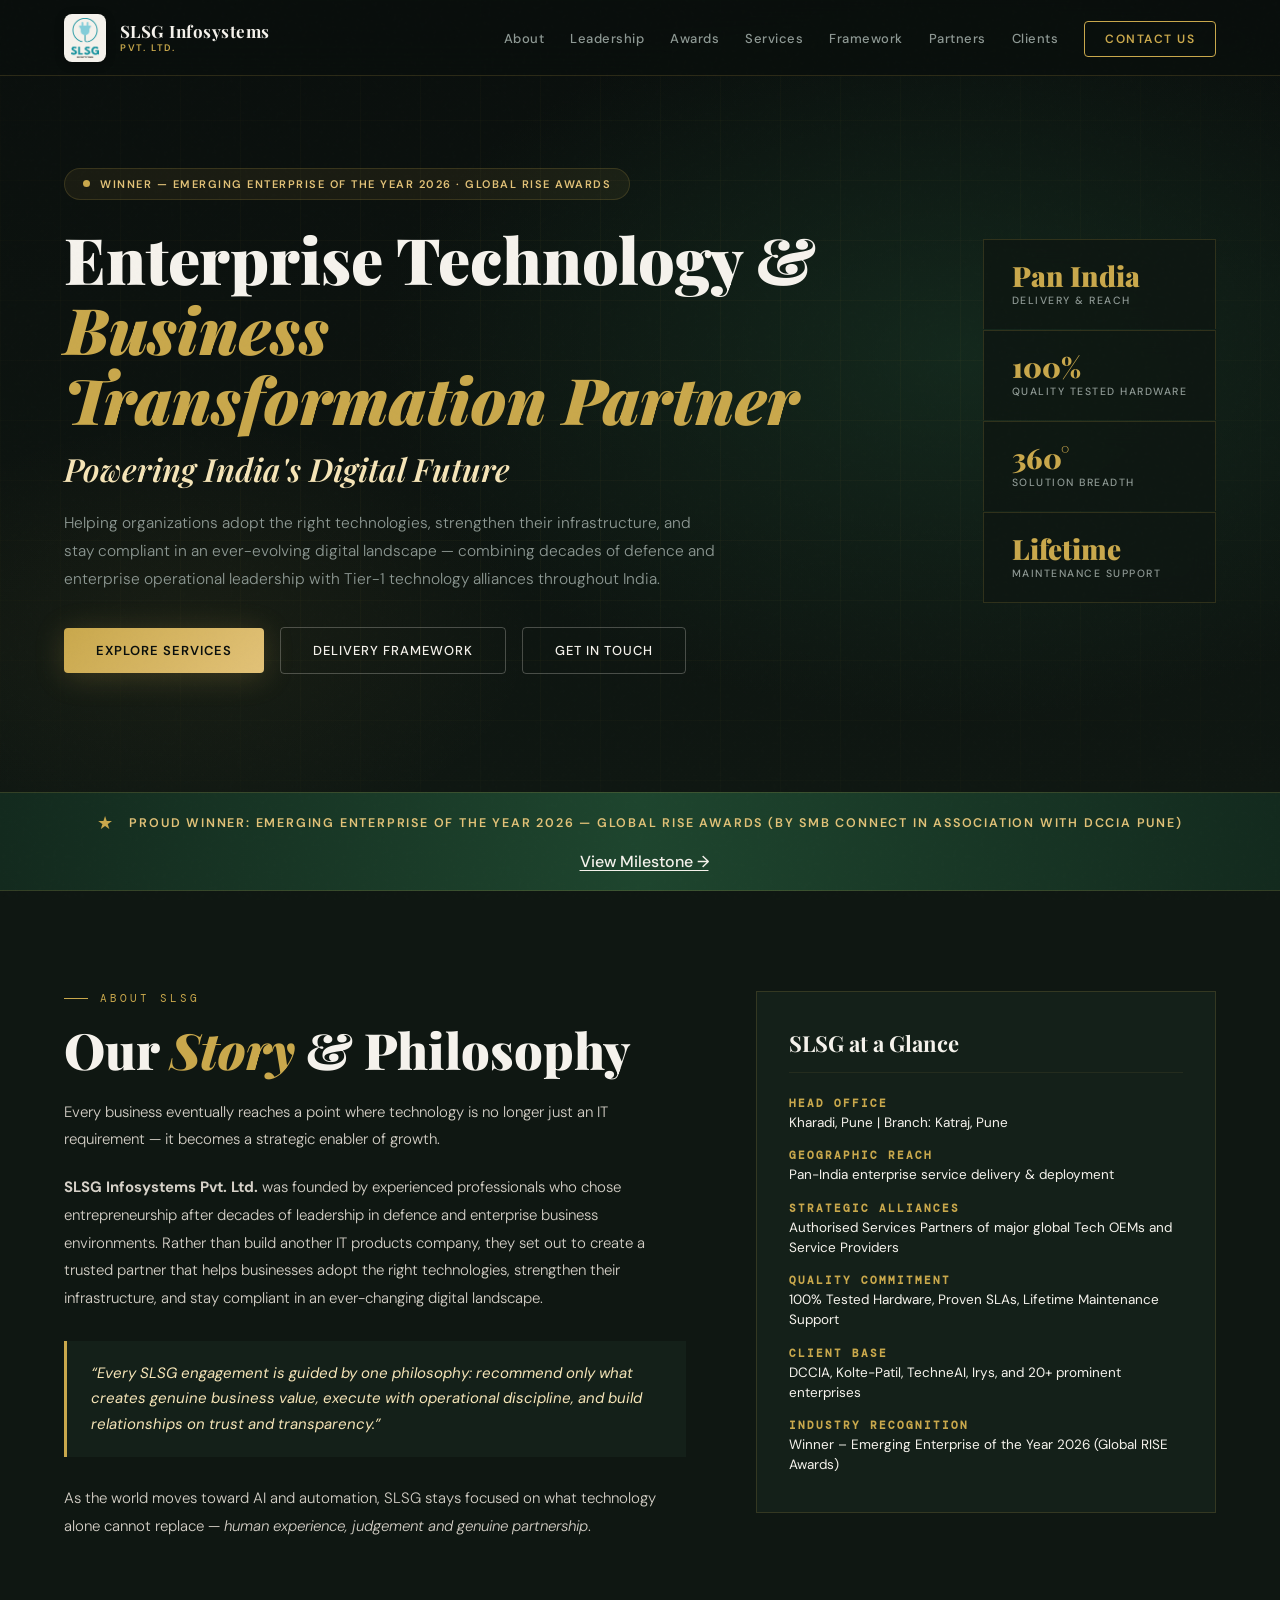
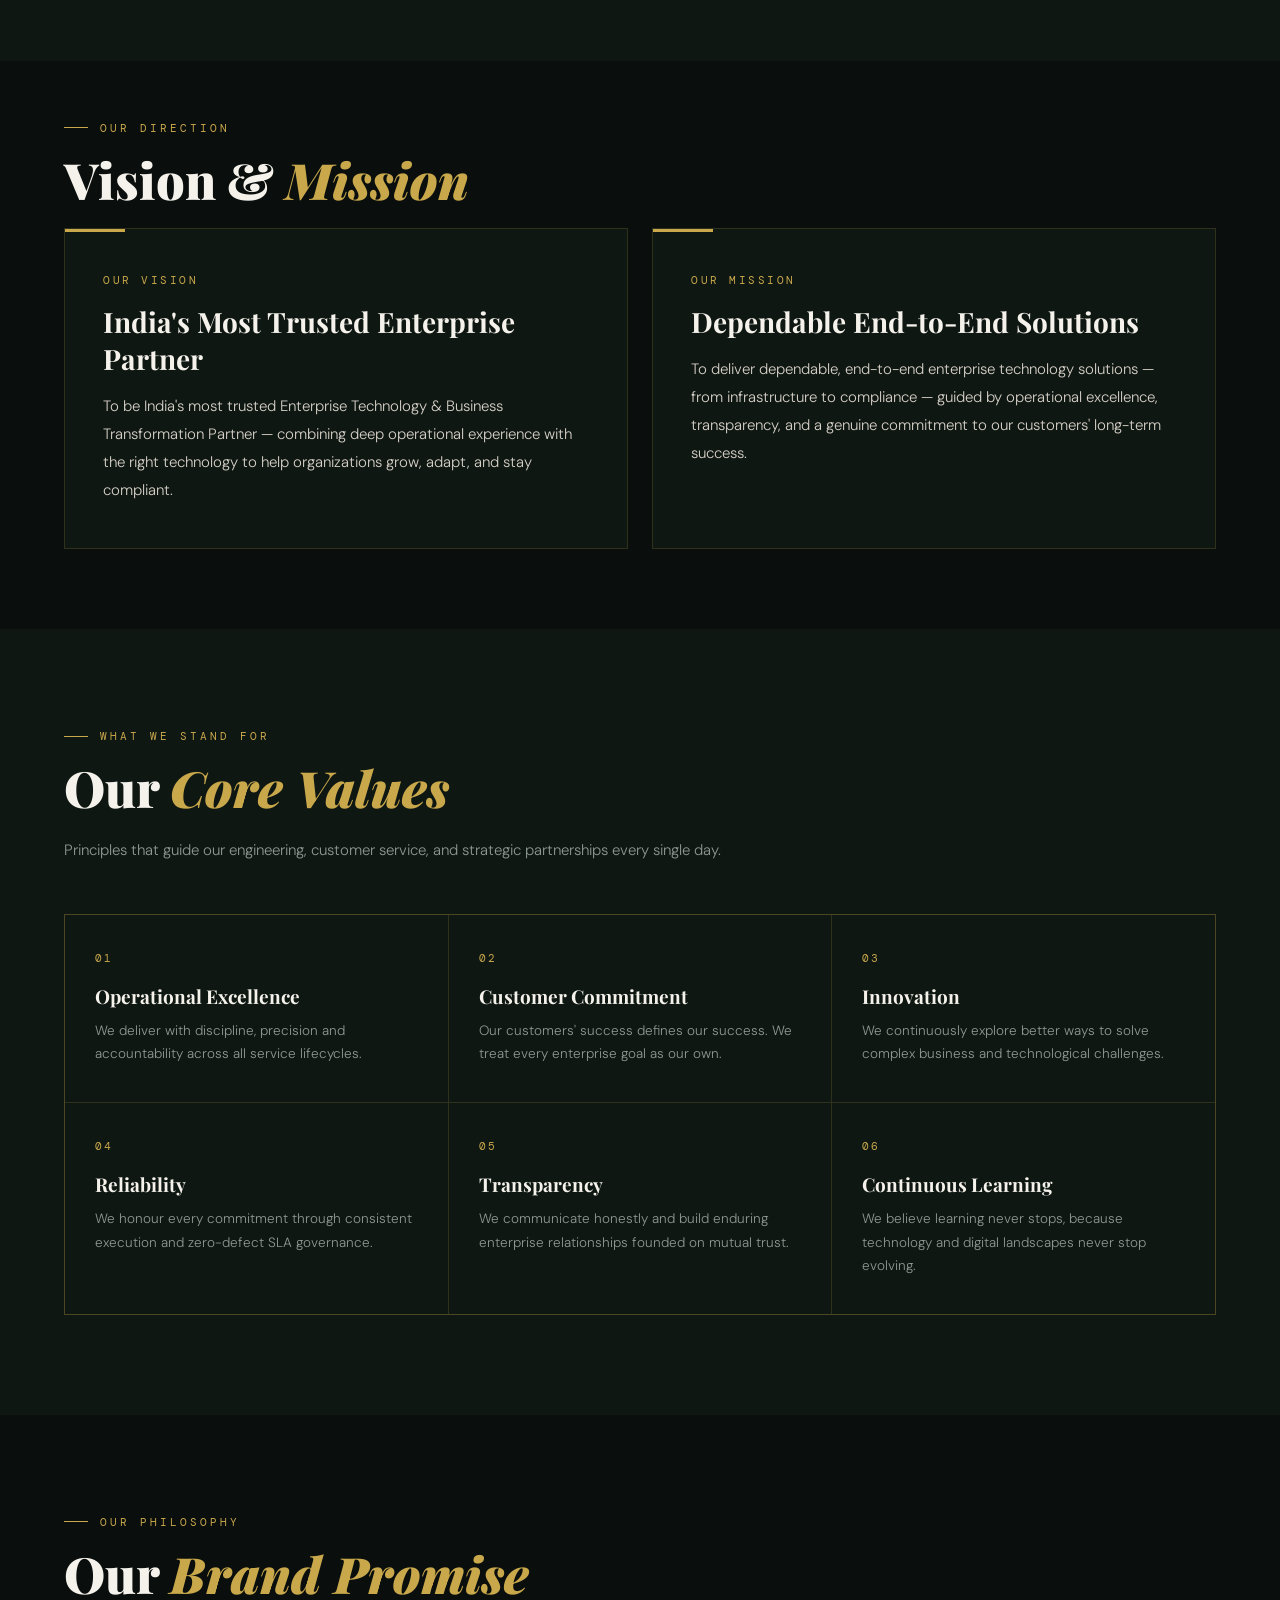
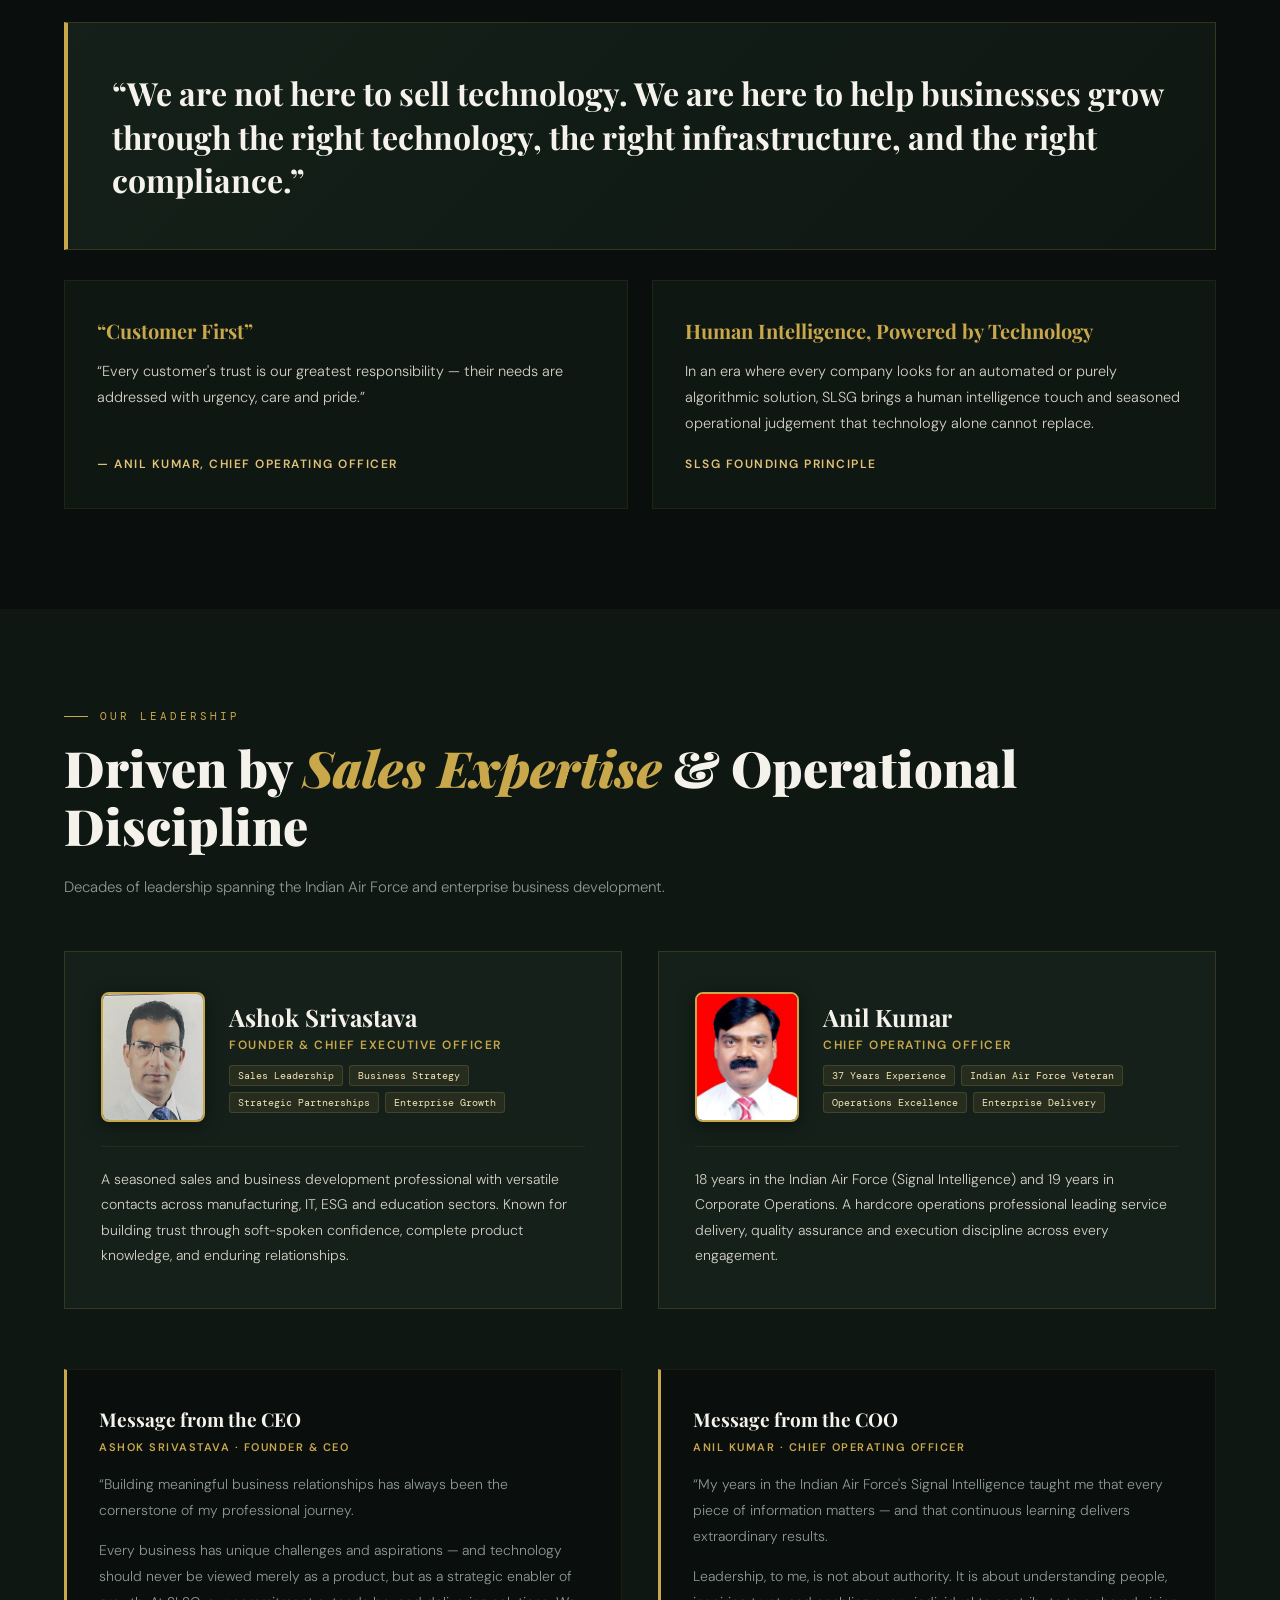
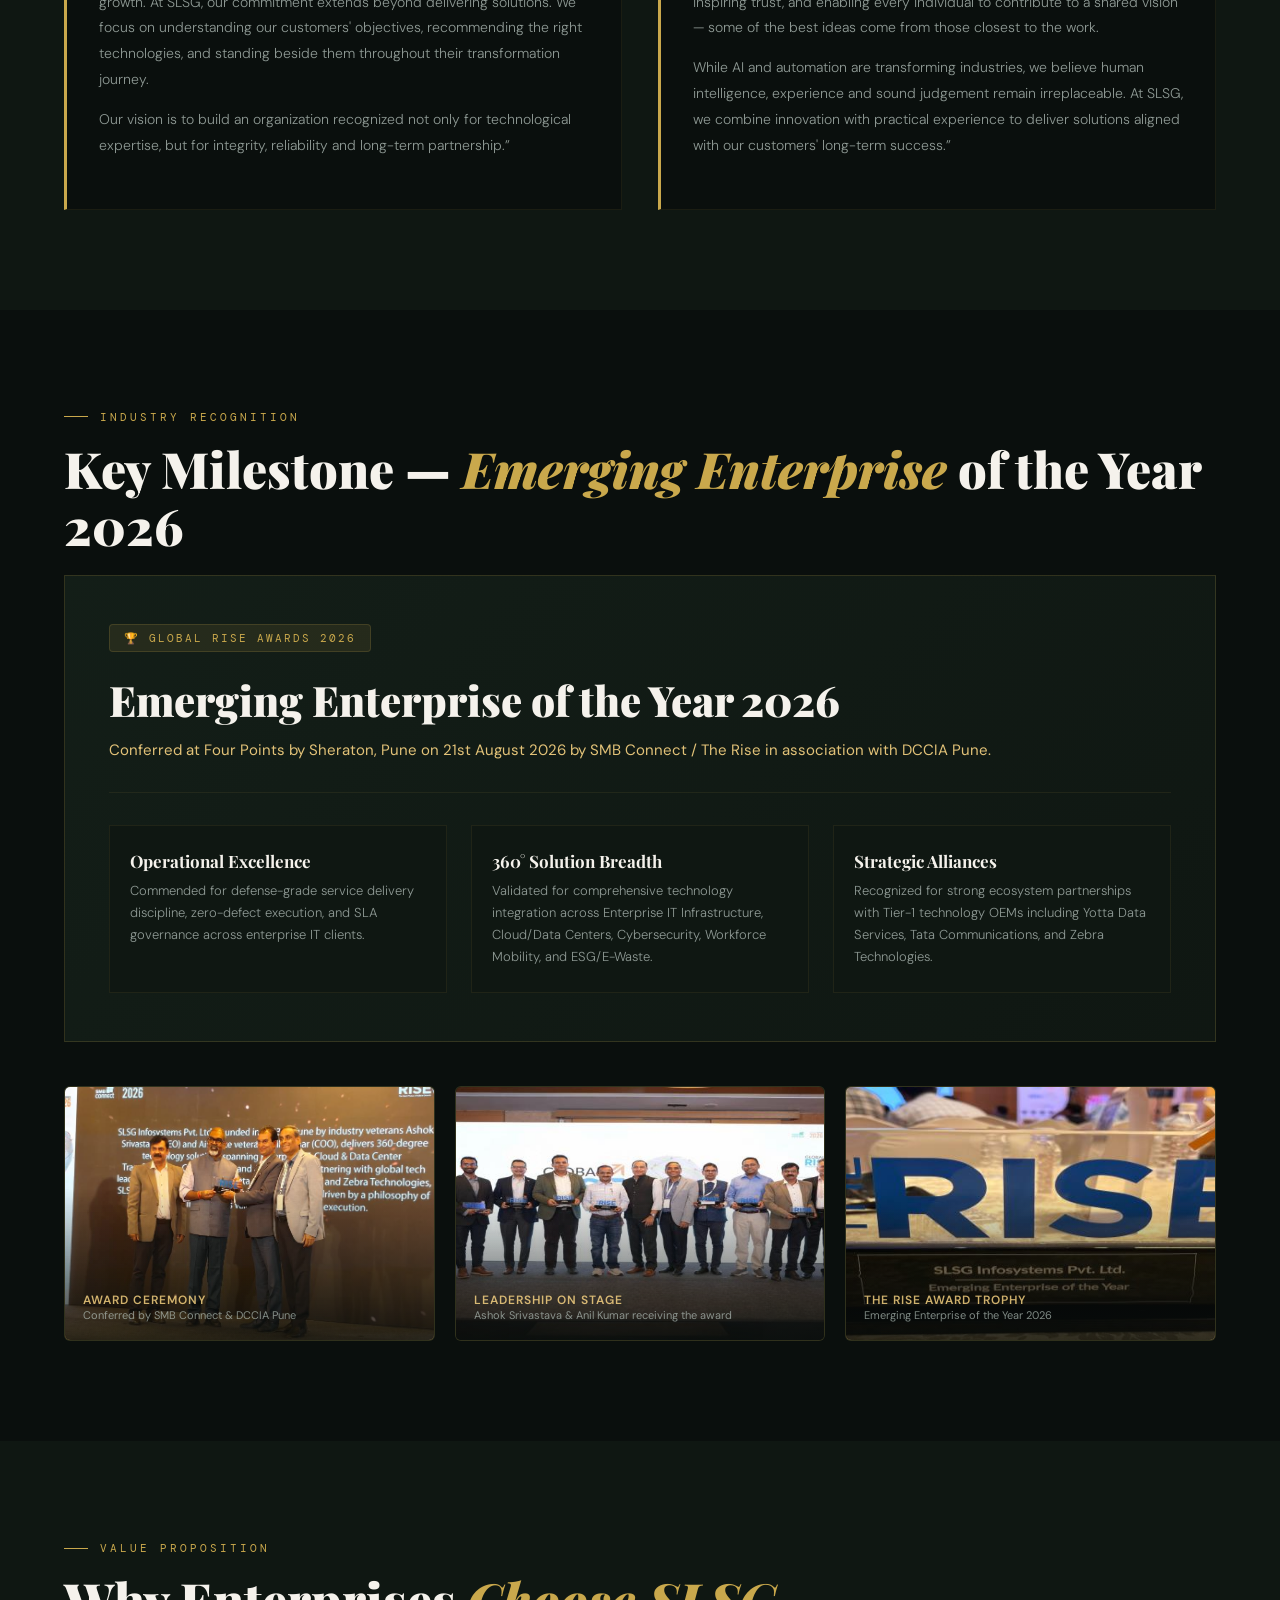
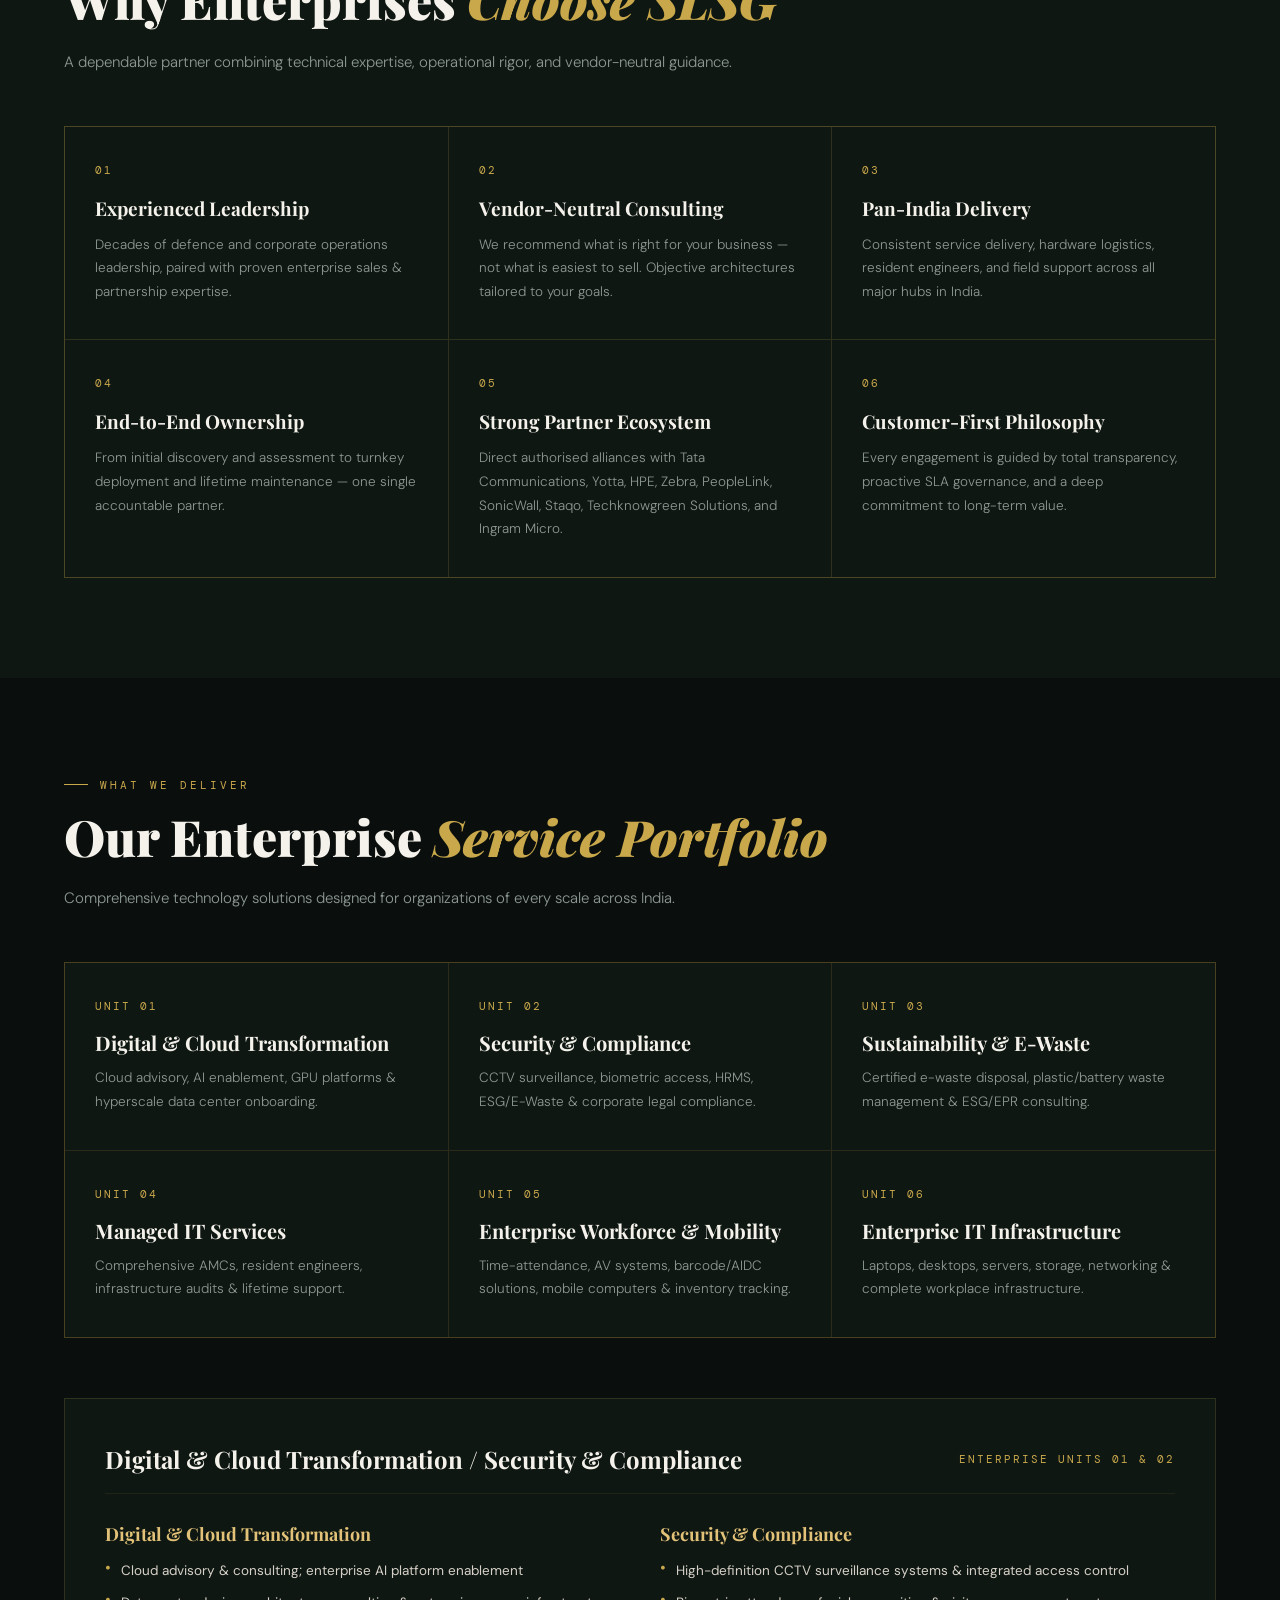
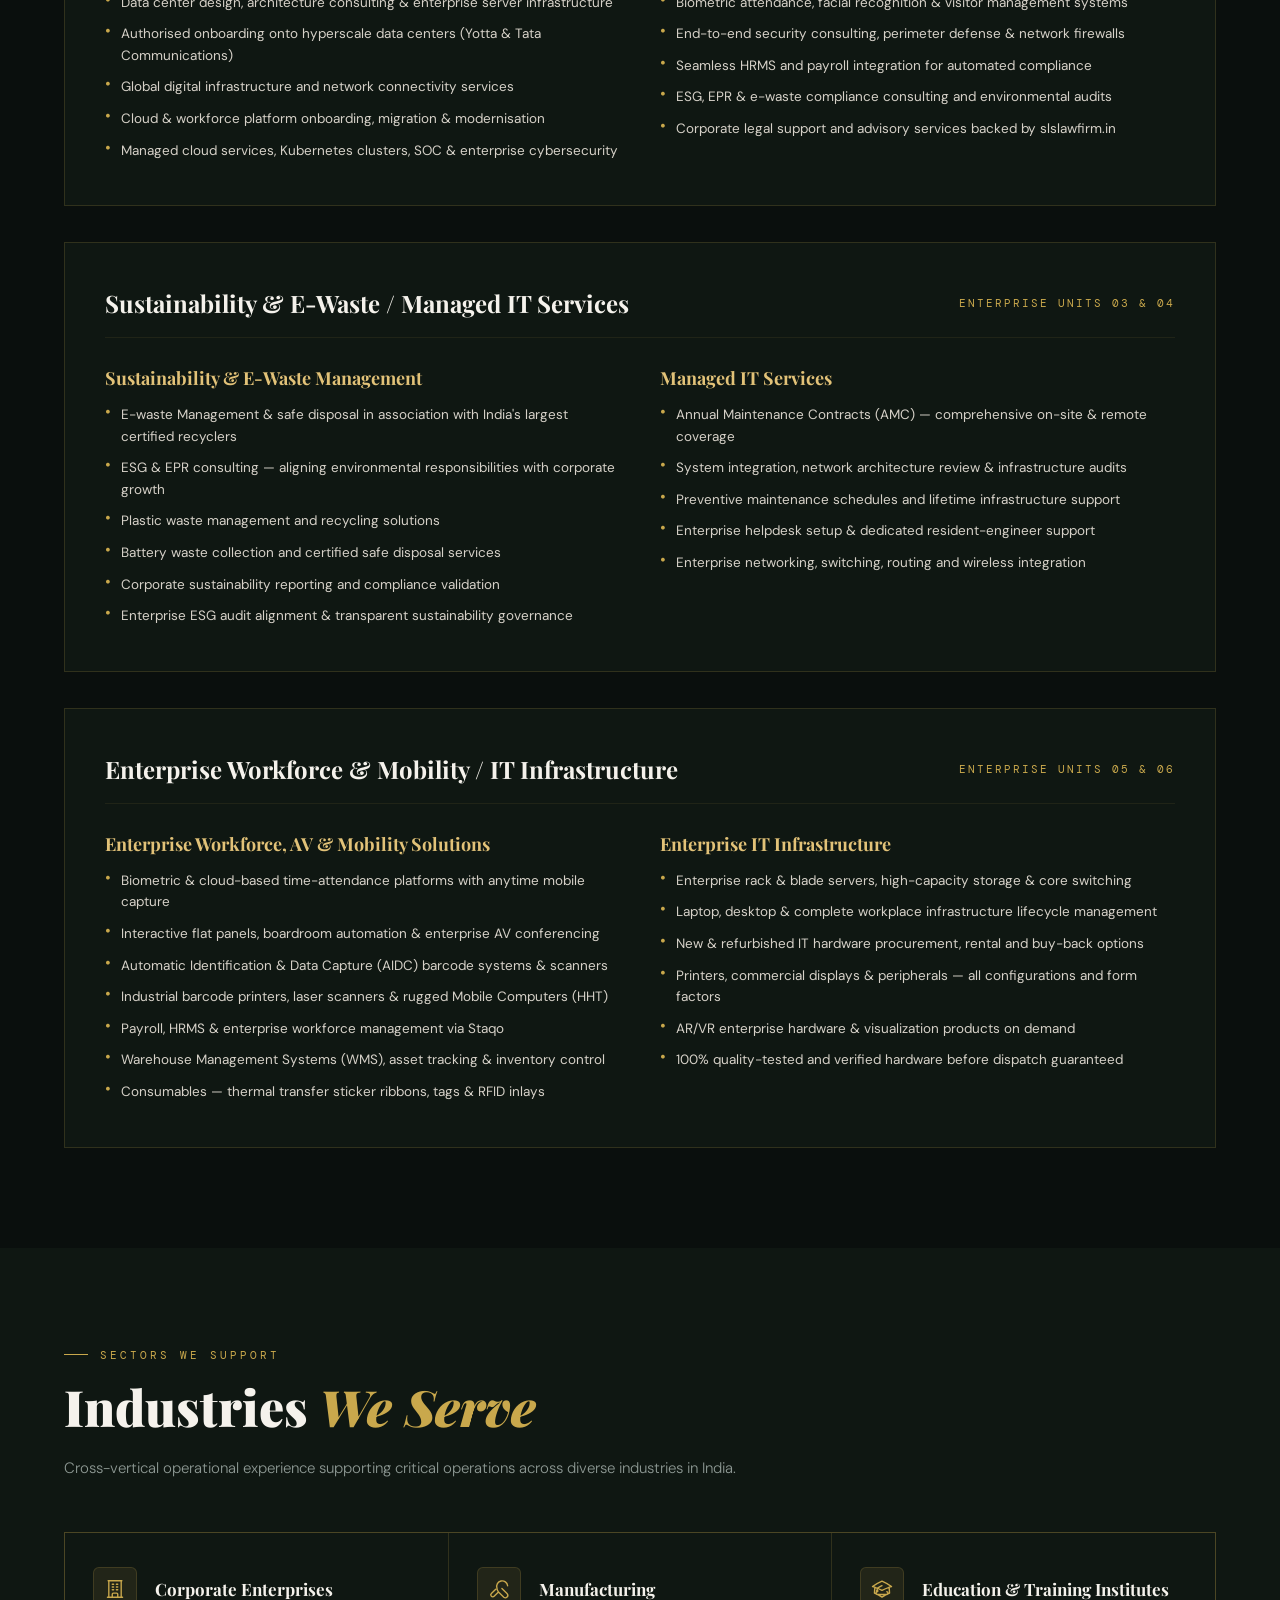
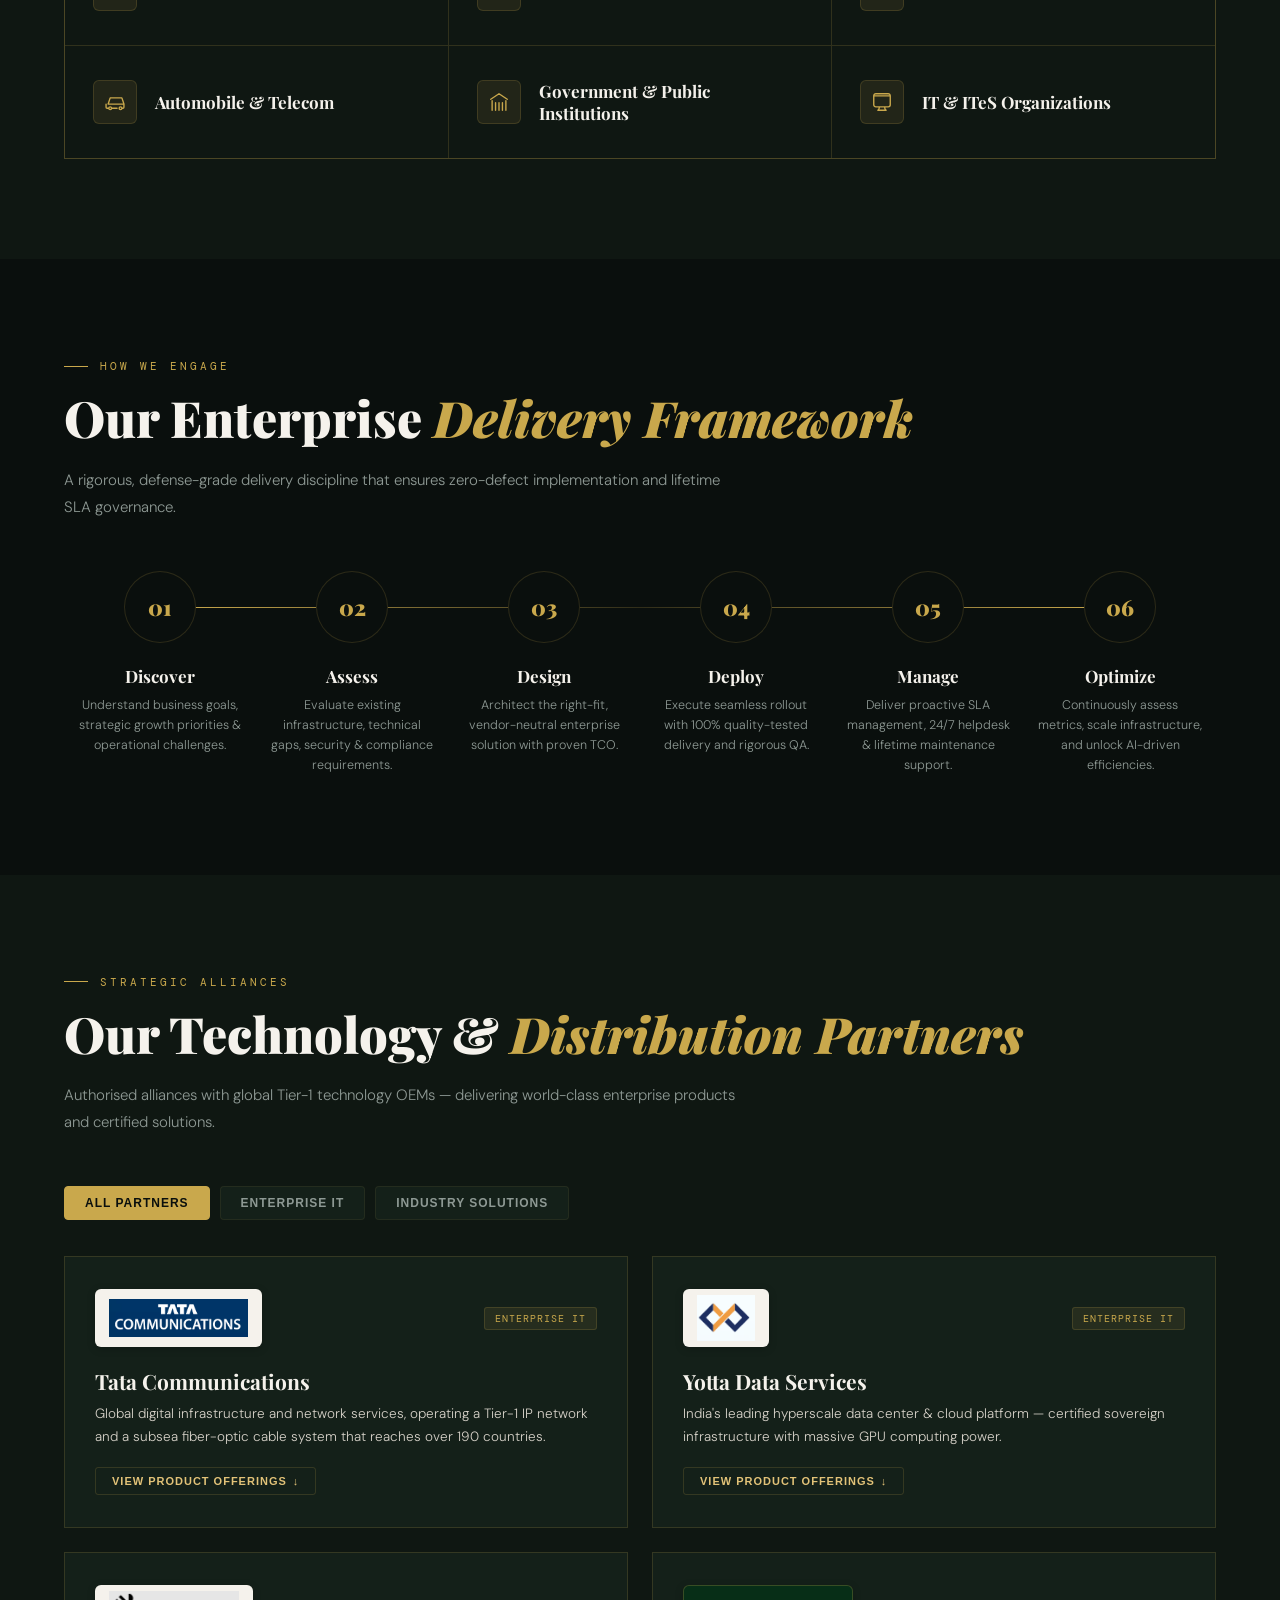
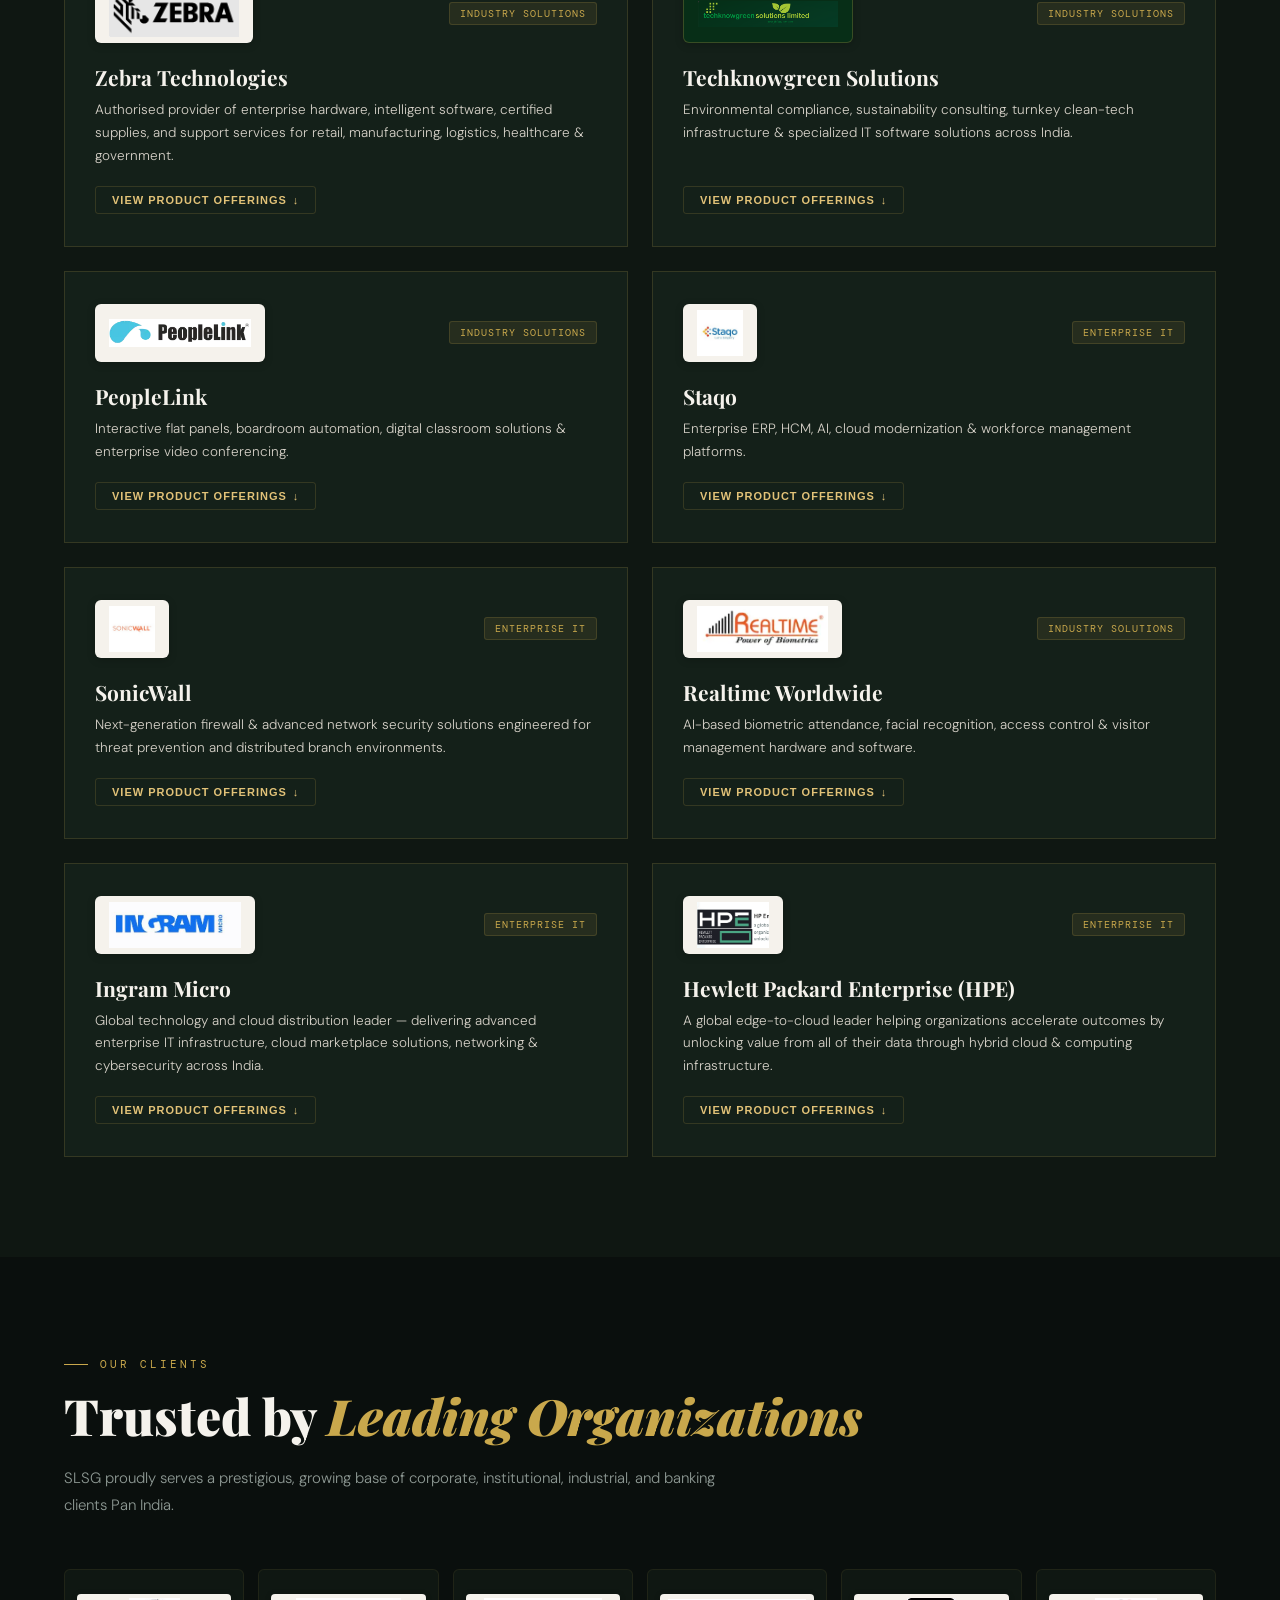
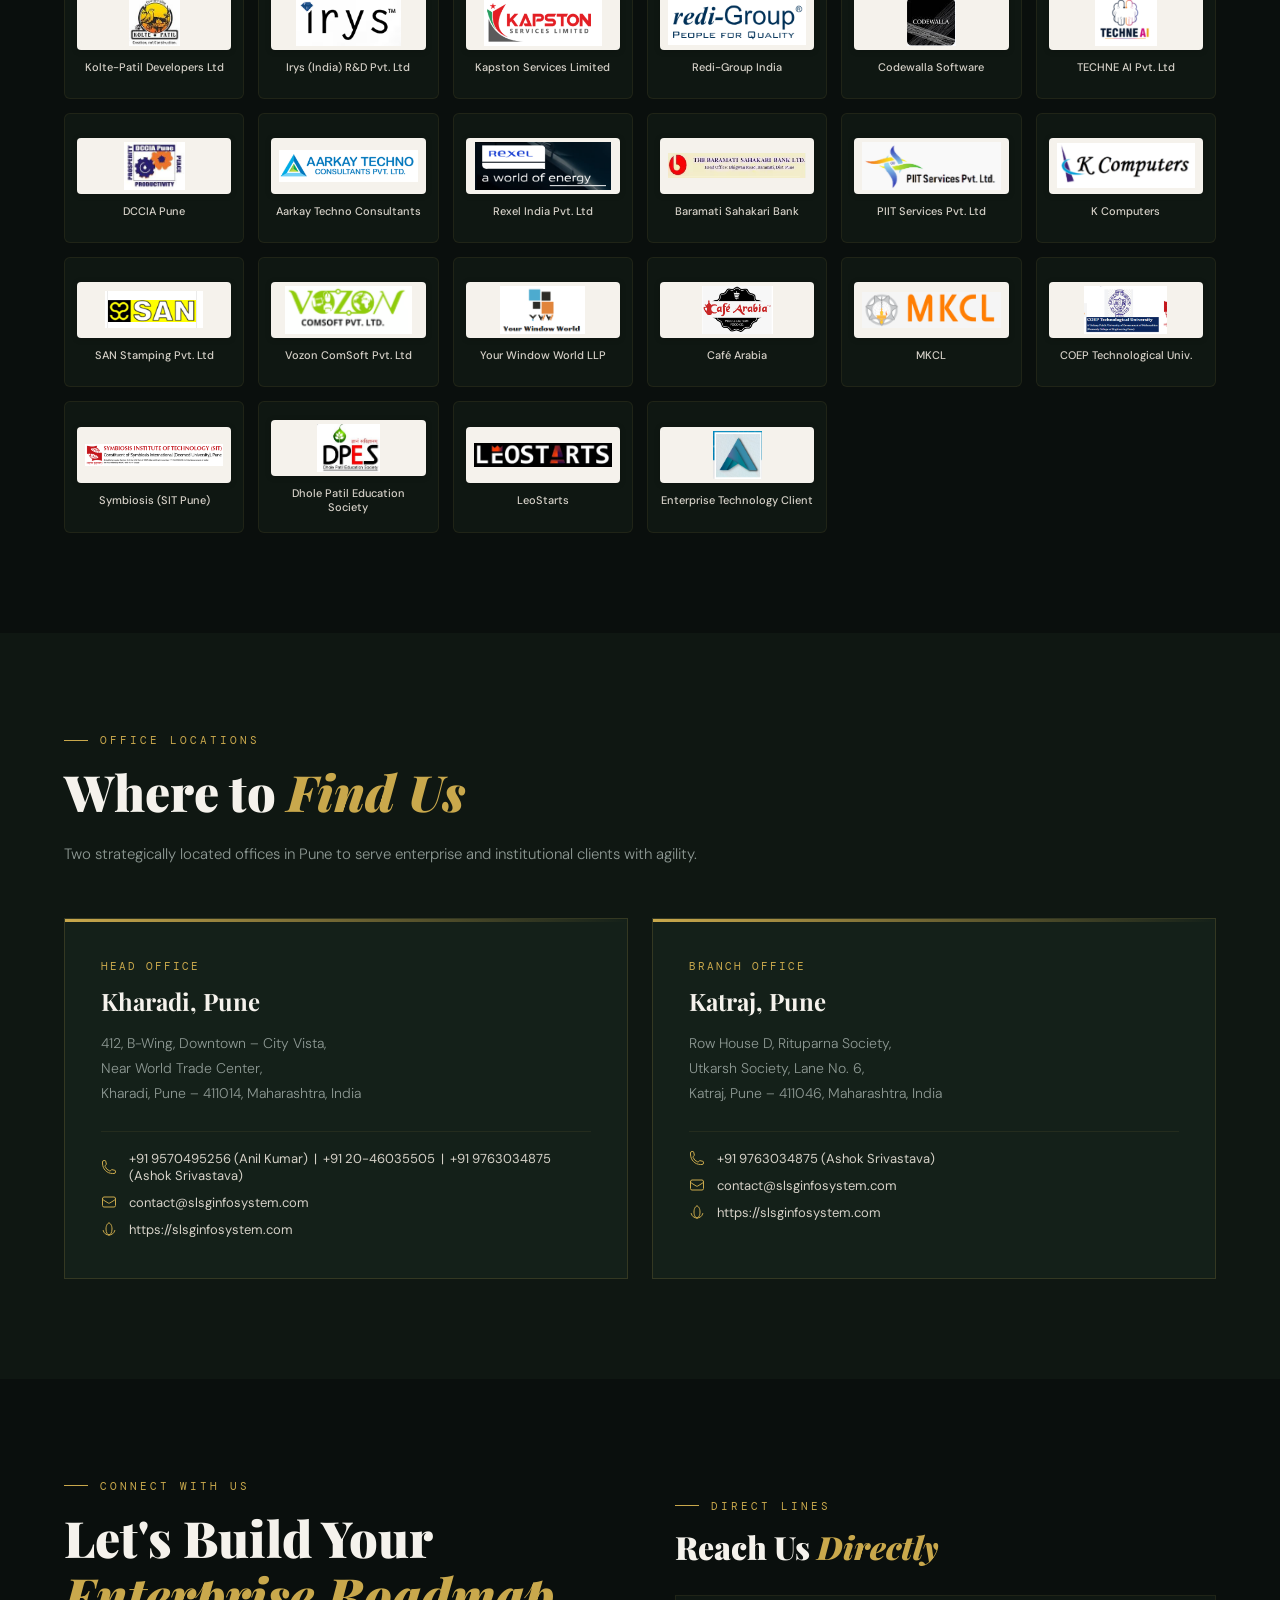
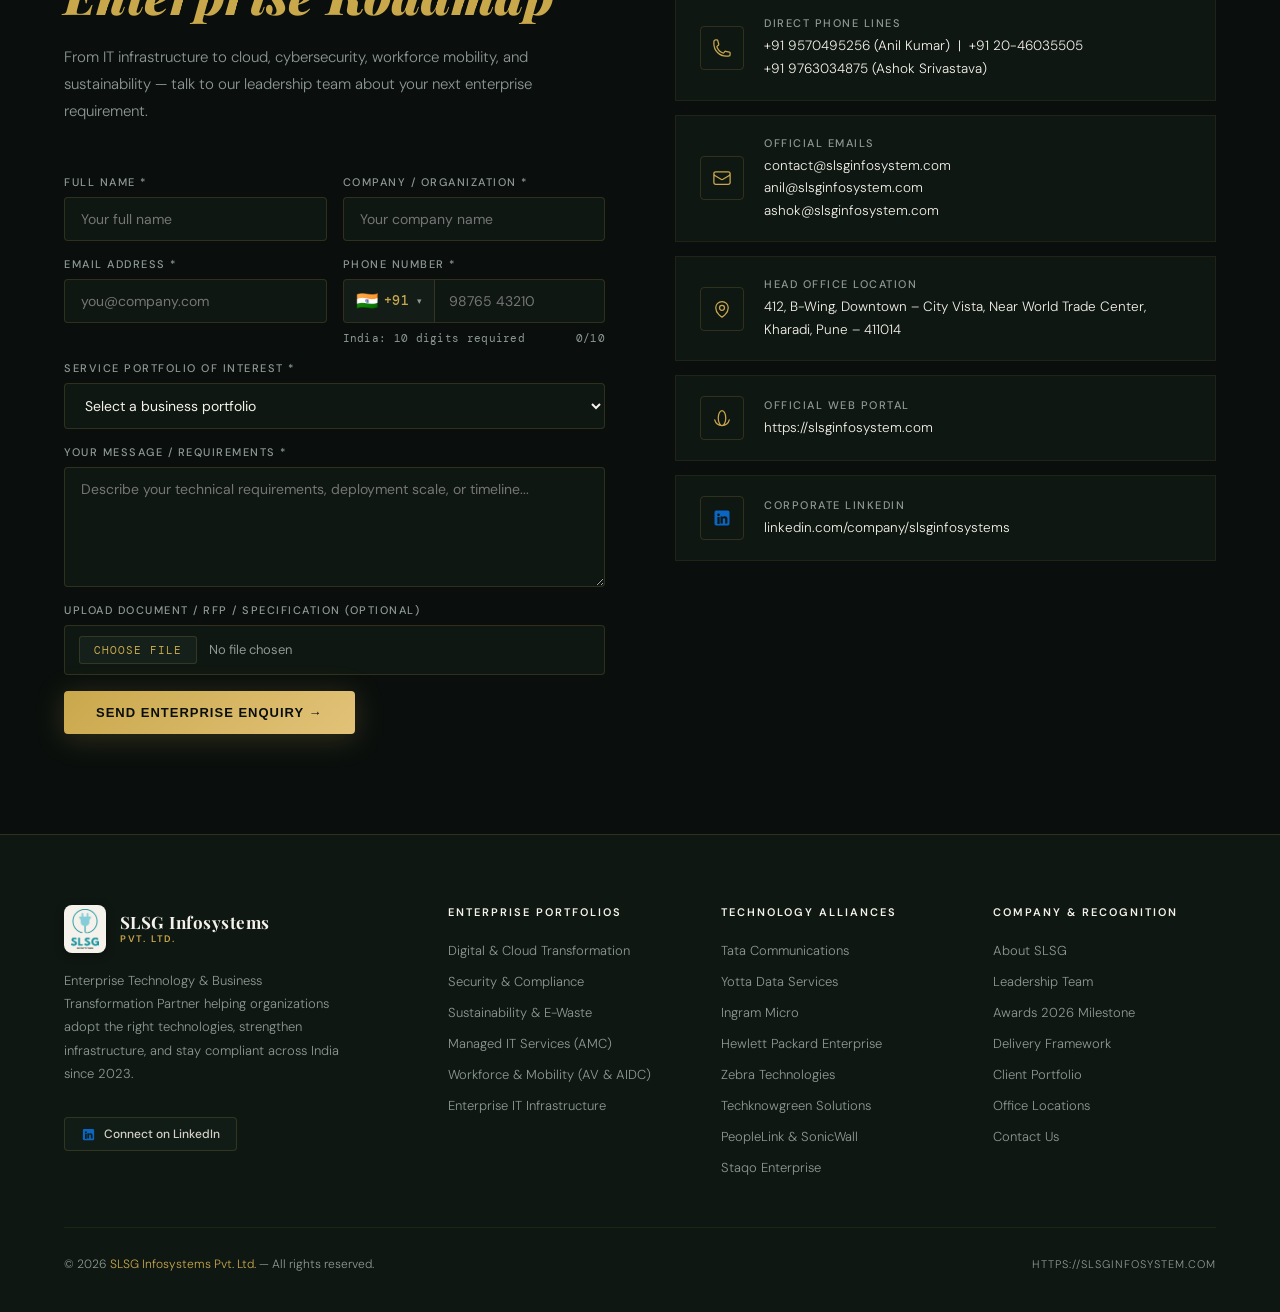
==== commit 013b327f: "Added search engine optimization code base sitemap also updated the contact form where you will now " ====
--- a/index.html
+++ b/index.html
@@ -11,32 +11,209 @@
 </script>
 <title>SLSG Infosystems Pvt. Ltd. — Enterprise Technology &amp; Business Transformation Partner</title>
 <meta name="description" content="SLSG Infosystems Pvt. Ltd. — Winner of Emerging Enterprise of the Year 2026. Enterprise IT Infrastructure, Cloud, Security, Workforce Mobility, and E-Waste solutions across India.">
+<link rel="canonical" href="https://slsginfosystem.com/">
+<meta name="robots" content="index, follow, max-snippet:-1, max-image-preview:large, max-video-preview:-1">
+<meta name="author" content="SLSG Infosystems Pvt. Ltd.">
+<meta name="keywords" content="Enterprise IT Infrastructure Pune, Cloud Transformation India, Yotta Data Center Partner Pune, Tata Communications Partner, Zebra Barcode Solutions Pune, Corporate E-Waste Disposal Pune, Managed IT AMC Pune, Emerging Enterprise of the Year 2026, SLSG Infosystems">
+<meta name="geo.region" content="IN-MH">
+<meta name="geo.placename" content="Pune, Maharashtra, India">
+<meta name="geo.position" content="18.5516;73.9351">
+<meta name="ICBM" content="18.5516, 73.9351">
+<meta property="og:locale" content="en_IN">
+<meta property="og:type" content="website">
+<meta property="og:title" content="SLSG Infosystems Pvt. Ltd. — Enterprise Technology &amp; Business Transformation Partner">
+<meta property="og:description" content="Winner of Emerging Enterprise of the Year 2026. Enterprise IT Infrastructure, Hyperscale Cloud, Security, Workforce Mobility, and Certified E-Waste solutions across India.">
+<meta property="og:url" content="https://slsginfosystem.com/">
+<meta property="og:site_name" content="SLSG Infosystems">
+<meta property="og:image" content="https://slsginfosystem.com/assets/logo/slsg-logo.png">
+<meta property="og:image:width" content="1200">
+<meta property="og:image:height" content="630">
+<meta property="og:image:alt" content="SLSG Infosystems Corporate Identity">
+<meta name="twitter:card" content="summary_large_image">
+<meta name="twitter:title" content="SLSG Infosystems Pvt. Ltd. — Enterprise Technology Partner">
+<meta name="twitter:description" content="Winner of Emerging Enterprise of the Year 2026. Enterprise Cloud, IT Infrastructure, Security &amp; Sustainability across India.">
+<meta name="twitter:image" content="https://slsginfosystem.com/assets/logo/slsg-logo.png">
+<link rel="icon" type="image/x-icon" href="favicon.ico">
+<link rel="icon" type="image/png" sizes="32x32" href="assets/logo/favicon-32x32.png">
+<link rel="icon" type="image/png" sizes="16x16" href="assets/logo/favicon-16x16.png">
+<link rel="apple-touch-icon" sizes="180x180" href="assets/logo/apple-touch-icon.png">
+<script type="application/ld+json">
+{
+  "@context": "https://schema.org",
+  "@graph": [
+    {
+      "@type": ["Corporation", "Organization"],
+      "@id": "https://slsginfosystem.com/#organization",
+      "name": "SLSG Infosystems Pvt. Ltd.",
+      "alternateName": ["SLSG Infosystems", "SLSG"],
+      "url": "https://slsginfosystem.com/",
+      "logo": "https://slsginfosystem.com/assets/logo/slsg-logo.png",
+      "image": "https://slsginfosystem.com/assets/logo/slsg-logo.png",
+      "description": "Enterprise Technology & Business Transformation Partner delivering Enterprise IT Infrastructure, Hyperscale Cloud, Security, Workforce Mobility, and Certified E-Waste solutions across India.",
+      "email": "contact@slsginfosystem.com",
+      "telephone": "+91-9763034875",
+      "sameAs": [
+        "https://www.linkedin.com/company/slsginfosystems/"
+      ],
+      "award": "Emerging Enterprise of the Year 2026 (Global RISE Awards by SMB Connect in association with DCCIA Pune)",
+      "founder": [
+        {
+          "@type": "Person",
+          "name": "Ashok Srivastava",
+          "jobTitle": "Founder & CEO"
+        },
+        {
+          "@type": "Person",
+          "name": "Anil Kumar",
+          "jobTitle": "Chief Operating Officer"
+        }
+      ],
+      "areaServed": {
+        "@type": "Country",
+        "name": "India"
+      },
+      "hasOfferCatalog": {
+        "@type": "OfferCatalog",
+        "name": "Enterprise Portfolios",
+        "itemListElement": [
+          {
+            "@type": "Offer",
+            "itemOffered": {
+              "@type": "Service",
+              "name": "Digital & Cloud Transformation",
+              "description": "Sovereign GPU cloud, AI enablement, Yotta & Tata Communications hyperscale data centers, Kubernetes & multi-cloud migration."
+            }
+          },
+          {
+            "@type": "Offer",
+            "itemOffered": {
+              "@type": "Service",
+              "name": "Security & Compliance",
+              "description": "High-definition CCTV surveillance, biometric access control, statutory compliance, fire NOC, and factory license approvals."
+            }
+          },
+          {
+            "@type": "Offer",
+            "itemOffered": {
+              "@type": "Service",
+              "name": "Sustainability & E-Waste",
+              "description": "Certified corporate e-waste disposal, plastic & battery waste recycling, Extended Producer Responsibility (EPR) & ESG consulting."
+            }
+          },
+          {
+            "@type": "Offer",
+            "itemOffered": {
+              "@type": "Service",
+              "name": "Managed IT Services (AMC)",
+              "description": "Comprehensive Annual Maintenance Contracts, resident engineers, 24/7 helpdesk SLA, and lifetime infrastructure maintenance."
+            }
+          },
+          {
+            "@type": "Offer",
+            "itemOffered": {
+              "@type": "Service",
+              "name": "Enterprise Workforce & Mobility",
+              "description": "Barcode & AIDC scanners, mobile computers, boardroom automation, LED video walls, and time-attendance terminals."
+            }
+          },
+          {
+            "@type": "Offer",
+            "itemOffered": {
+              "@type": "Service",
+              "name": "Enterprise IT Infrastructure",
+              "description": "Commercial laptops, desktops, enterprise rack/blade servers, SAN/NAS storage, and core networking hardware."
+            }
+          }
+        ]
+      }
+    },
+    {
+      "@type": "LocalBusiness",
+      "@id": "https://slsginfosystem.com/#head-office",
+      "name": "SLSG Infosystems Pvt. Ltd. — Head Office",
+      "parentOrganization": { "@id": "https://slsginfosystem.com/#organization" },
+      "url": "https://slsginfosystem.com/#locations",
+      "telephone": "+91-20-46035505",
+      "email": "contact@slsginfosystem.com",
+      "address": {
+        "@type": "PostalAddress",
+        "streetAddress": "412, B-Wing, Downtown – City Vista, Near World Trade Center, Kharadi",
+        "addressLocality": "Pune",
+        "addressRegion": "Maharashtra",
+        "postalCode": "411014",
+        "addressCountry": "IN"
+      },
+      "geo": {
+        "@type": "GeoCoordinates",
+        "latitude": 18.5516,
+        "longitude": 73.9351
+      },
+      "openingHoursSpecification": {
+        "@type": "OpeningHoursSpecification",
+        "dayOfWeek": ["Monday", "Tuesday", "Wednesday", "Thursday", "Friday", "Saturday"],
+        "opens": "09:30",
+        "closes": "18:30"
+      }
+    },
+    {
+      "@type": "LocalBusiness",
+      "@id": "https://slsginfosystem.com/#branch-office",
+      "name": "SLSG Infosystems Pvt. Ltd. — Branch Office",
+      "parentOrganization": { "@id": "https://slsginfosystem.com/#organization" },
+      "url": "https://slsginfosystem.com/#locations",
+      "telephone": "+91-9763034875",
+      "email": "contact@slsginfosystem.com",
+      "address": {
+        "@type": "PostalAddress",
+        "streetAddress": "Row House D, Rituparna Society, Utkarsh Society, Lane No. 6, Katraj",
+        "addressLocality": "Pune",
+        "addressRegion": "Maharashtra",
+        "postalCode": "411046",
+        "addressCountry": "IN"
+      },
+      "geo": {
+        "@type": "GeoCoordinates",
+        "latitude": 18.4575,
+        "longitude": 73.8677
+      }
+    },
+    {
+      "@type": "WebSite",
+      "@id": "https://slsginfosystem.com/#website",
+      "url": "https://slsginfosystem.com/",
+      "name": "SLSG Infosystems Pvt. Ltd.",
+      "publisher": { "@id": "https://slsginfosystem.com/#organization" },
+      "inLanguage": "en-IN"
+    }
+  ]
+}
+</script>
 <link rel="preconnect" href="https://fonts.googleapis.com">
-<link href="https://fonts.googleapis.com/css2?family=Inter:wght@400;500;600;700;800;900&display=swap" rel="stylesheet">
+<link href="https://fonts.googleapis.com/css2?family=Playfair+Display:ital,wght@0,600;0,700;0,800;0,900;1,600;1,700&family=DM+Sans:ital,wght@0,300;0,400;0,500;0,600;0,700;1,400&family=DM+Mono:wght@400;500&display=swap" rel="stylesheet">
 <style>
   :root {
-    --dark: #ffffff;
-    --dark2: #f7f7f7;
-    --dark3: #ffffff;
-    --dark4: #eef1f8;
-    --green: #061159;
-    --green2: #222b8a;
-    --accent: #c64200;
-    --accent2: #c64200;
-    --accent-light: #061159;
-    --white: #061159;
-    --muted: #4e5774;
-    --text: #4e5774;
-    --border: rgba(255,90,1,0.18);
-    --border2: rgba(255,90,1,0.09);
-    --glow: rgba(255,90,1,0.06);
+    --dark: #0a0f0d;
+    --dark2: #0f1712;
+    --dark3: #142019;
+    --dark4: #192820;
+    --green: #1a3a28;
+    --green2: #245038;
+    --accent: #c9a84c;
+    --accent2: #e2c278;
+    --accent-light: #f5e4b7;
+    --white: #f5f2ec;
+    --muted: #8e9994;
+    --text: #d6d1c8;
+    --border: rgba(201,168,76,0.18);
+    --border2: rgba(201,168,76,0.09);
+    --glow: rgba(201,168,76,0.06);
     --tile-bg: rgba(255,255,255,0.96);
   }
 
   *, *::before, *::after { box-sizing: border-box; margin: 0; padding: 0; }
   html { scroll-behavior: smooth; overflow-x: hidden; width: 100%; }
   html.booting { scroll-behavior: auto !important; }
-  body { font-family: 'Inter', sans-serif; background: var(--dark); color: var(--text); overflow-x: hidden; width: 100%; max-width: 100%; cursor: default; }
+  body { font-family: 'DM Sans', sans-serif; background: var(--dark); color: var(--text); overflow-x: hidden; width: 100%; max-width: 100%; cursor: default; }
 
   ::-webkit-scrollbar { width: 5px; }
   ::-webkit-scrollbar-track { background: var(--dark2); }
@@ -55,12 +232,12 @@
     position: fixed; top: 0; left: 0; right: 0; z-index: 1000;
     display: flex; align-items: center; justify-content: space-between;
     padding: 0 5%; height: 76px;
-    background: rgba(255,255,255,0.88);
+    background: rgba(10,15,13,0.88);
     backdrop-filter: blur(20px);
     border-bottom: 1px solid var(--border);
     transition: all 0.3s ease;
   }
-  nav.scrolled { height: 64px; background: rgba(255,255,255,0.98); }
+  nav.scrolled { height: 64px; background: rgba(10,15,13,0.98); }
   .nav-logo { display: flex; align-items: center; gap: 14px; text-decoration: none; }
   .nav-logo-icon {
     height: 48px; padding: 4px 7px;
@@ -72,7 +249,7 @@
   }
   .nav-logo-icon img { height: 100%; width: auto; display: block; }
   .nav-logo-text { display: flex; flex-direction: column; line-height: 1.1; }
-  .nav-logo-text span:first-child { font-family: 'Inter', sans-serif; font-size: 17px; font-weight: 700; color: var(--white); letter-spacing: 0.5px; }
+  .nav-logo-text span:first-child { font-family: 'Playfair Display', serif; font-size: 17px; font-weight: 700; color: var(--white); letter-spacing: 0.5px; }
   .nav-logo-text span:last-child { font-size: 9.5px; font-weight: 600; color: var(--accent); letter-spacing: 1.8px; text-transform: uppercase; margin-top: 2px; }
 
   .nav-links { display: flex; align-items: center; gap: 26px; list-style: none; }
@@ -88,51 +265,51 @@
   .hamburger span { width: 24px; height: 2px; background: var(--accent); transition: all 0.3s ease; display: block; }
 
   /* Mobile menu */
-  .mobile-menu { position: fixed; inset: 0; z-index: 9999; background: rgba(255,255,255,0.98); backdrop-filter: blur(12px); -webkit-backdrop-filter: blur(12px); display: none; flex-direction: column; align-items: center; justify-content: center; gap: 20px; padding: 40px 24px; overflow-y: auto; }
+  .mobile-menu { position: fixed; inset: 0; z-index: 9999; background: rgba(10,15,13,0.98); backdrop-filter: blur(12px); -webkit-backdrop-filter: blur(12px); display: none; flex-direction: column; align-items: center; justify-content: center; gap: 20px; padding: 40px 24px; overflow-y: auto; }
   .mobile-menu.open { display: flex; animation: fadeIn 0.25s ease; }
-  .mobile-menu a:not(.btn-primary) { font-family: 'Inter', sans-serif; font-size: 22px; font-weight: 700; color: var(--white); text-decoration: none; transition: color 0.2s; padding: 4px 10px; text-align: center; }
+  .mobile-menu a:not(.btn-primary) { font-family: 'Playfair Display', serif; font-size: 22px; font-weight: 700; color: var(--white); text-decoration: none; transition: color 0.2s; padding: 4px 10px; text-align: center; }
   .mobile-menu a:not(.btn-primary):hover { color: var(--accent); }
   .mobile-close { position: absolute; top: 20px; right: 24px; background: transparent; border: none; color: var(--accent); font-size: 38px; line-height: 1; cursor: pointer; padding: 8px 12px; transition: color 0.2s; }
   .mobile-close:hover { color: var(--white); }
 
   /* Buttons */
-  .btn-primary { padding: 14px 32px; background: linear-gradient(135deg, var(--accent), var(--accent2)); color: var(--dark); font-size: 13px; font-weight: 600; letter-spacing: 1px; text-transform: uppercase; text-decoration: none; border-radius: 4px; transition: all 0.3s ease; border: none; cursor: pointer; box-shadow: 0 4px 30px rgba(255,90,1,0.22); display: inline-flex; align-items: center; gap: 8px; }
-  .btn-primary:hover { transform: translateY(-2px); box-shadow: 0 8px 40px rgba(255,90,1,0.38); }
-  .btn-outline { padding: 14px 32px; background: transparent; color: var(--white); font-size: 13px; font-weight: 500; letter-spacing: 1px; text-transform: uppercase; text-decoration: none; border-radius: 4px; border: 1px solid rgba(6,17,89,0.25); transition: all 0.3s ease; cursor: pointer; display: inline-flex; align-items: center; gap: 8px; }
+  .btn-primary { padding: 14px 32px; background: linear-gradient(135deg, var(--accent), var(--accent2)); color: var(--dark); font-size: 13px; font-weight: 600; letter-spacing: 1px; text-transform: uppercase; text-decoration: none; border-radius: 4px; transition: all 0.3s ease; border: none; cursor: pointer; box-shadow: 0 4px 30px rgba(201,168,76,0.22); display: inline-flex; align-items: center; gap: 8px; }
+  .btn-primary:hover { transform: translateY(-2px); box-shadow: 0 8px 40px rgba(201,168,76,0.38); }
+  .btn-outline { padding: 14px 32px; background: transparent; color: var(--white); font-size: 13px; font-weight: 500; letter-spacing: 1px; text-transform: uppercase; text-decoration: none; border-radius: 4px; border: 1px solid rgba(245,242,236,0.25); transition: all 0.3s ease; cursor: pointer; display: inline-flex; align-items: center; gap: 8px; }
   .btn-outline:hover { border-color: var(--accent); color: var(--accent); }
   .btn-sm { padding: 8px 18px; font-size: 11px; letter-spacing: 1px; }
 
   /* Common section styles */
   section { padding: 100px 5%; position: relative; }
-  .section-label { font-family: 'Inter', sans-serif; font-size: 11px; font-weight: 400; color: var(--accent); letter-spacing: 3px; text-transform: uppercase; margin-bottom: 16px; display: flex; align-items: center; gap: 12px; }
+  .section-label { font-family: 'DM Mono', monospace; font-size: 11px; font-weight: 400; color: var(--accent); letter-spacing: 3px; text-transform: uppercase; margin-bottom: 16px; display: flex; align-items: center; gap: 12px; }
   .section-label::before { content: ''; width: 24px; height: 1px; background: var(--accent); flex-shrink: 0; }
-  .section-title { font-family: 'Inter', sans-serif; font-size: clamp(32px, 4vw, 50px); font-weight: 900; color: var(--white); line-height: 1.15; margin-bottom: 20px; }
+  .section-title { font-family: 'Playfair Display', serif; font-size: clamp(32px, 4vw, 50px); font-weight: 900; color: var(--white); line-height: 1.15; margin-bottom: 20px; }
   .section-title em { font-style: italic; color: var(--accent); }
-  .section-desc { font-size: 15px; font-weight: 400; color: var(--muted); line-height: 1.8; max-width: 680px; margin-bottom: 50px; }
+  .section-desc { font-size: 15px; font-weight: 300; color: var(--muted); line-height: 1.8; max-width: 680px; margin-bottom: 50px; }
 
   /* Hero Section */
   .hero { min-height: clamp(620px, 88vh, 860px); display: flex; align-items: center; padding: 120px 5% 70px; position: relative; overflow: hidden; }
-  .hero-bg { position: absolute; inset: 0; background: radial-gradient(ellipse 65% 65% at 75% 45%, rgba(6,17,89,0.55) 0%, transparent 70%), radial-gradient(ellipse 45% 45% at 15% 80%, rgba(255,90,1,0.06) 0%, transparent 60%), linear-gradient(180deg, var(--dark) 0%, var(--dark2) 100%); }
-  .hero-grid { position: absolute; inset: 0; background-image: linear-gradient(rgba(255,90,1,0.04) 1px, transparent 1px), linear-gradient(90deg, rgba(255,90,1,0.04) 1px, transparent 1px); background-size: 60px 60px; mask-image: radial-gradient(ellipse 80% 80% at 50% 50%, black 30%, transparent 100%); }
+  .hero-bg { position: absolute; inset: 0; background: radial-gradient(ellipse 65% 65% at 75% 45%, rgba(26,58,40,0.55) 0%, transparent 70%), radial-gradient(ellipse 45% 45% at 15% 80%, rgba(201,168,76,0.06) 0%, transparent 60%), linear-gradient(180deg, var(--dark) 0%, var(--dark2) 100%); }
+  .hero-grid { position: absolute; inset: 0; background-image: linear-gradient(rgba(201,168,76,0.04) 1px, transparent 1px), linear-gradient(90deg, rgba(201,168,76,0.04) 1px, transparent 1px); background-size: 60px 60px; mask-image: radial-gradient(ellipse 80% 80% at 50% 50%, black 30%, transparent 100%); }
   .hero-inner { position: relative; z-index: 2; width: 100%; display: flex; justify-content: space-between; align-items: center; gap: 40px; flex-wrap: wrap; }
   .hero-content { max-width: 760px; flex: 1 1 540px; }
   
-  .hero-badge { display: inline-flex; align-items: center; gap: 10px; padding: 8px 18px; border: 1px solid var(--border); border-radius: 100px; background: rgba(255,90,1,0.08); margin-bottom: 24px; text-decoration: none; transition: all 0.3s ease; }
-  .hero-badge:hover { background: rgba(255,90,1,0.15); border-color: var(--accent); transform: translateY(-2px); }
+  .hero-badge { display: inline-flex; align-items: center; gap: 10px; padding: 8px 18px; border: 1px solid var(--border); border-radius: 100px; background: rgba(201,168,76,0.08); margin-bottom: 24px; text-decoration: none; transition: all 0.3s ease; }
+  .hero-badge:hover { background: rgba(201,168,76,0.15); border-color: var(--accent); transform: translateY(-2px); }
   .hero-badge-dot { width: 7px; height: 7px; border-radius: 50%; background: var(--accent); animation: pulse 2s infinite; }
   @keyframes pulse { 0%, 100% { opacity: 1; transform: scale(1); } 50% { opacity: 0.4; transform: scale(0.8); } }
   .hero-badge span { font-size: 11px; font-weight: 600; color: var(--accent2); letter-spacing: 1.5px; text-transform: uppercase; }
 
-  .hero h1 { font-family: 'Inter', sans-serif; font-size: clamp(38px, 5vw, 68px); font-weight: 900; line-height: 1.1; color: var(--white); margin-bottom: 12px; }
+  .hero h1 { font-family: 'Playfair Display', serif; font-size: clamp(38px, 5vw, 68px); font-weight: 900; line-height: 1.1; color: var(--white); margin-bottom: 12px; }
   .hero h1 em { font-style: italic; color: var(--accent); }
-  .hero-sub { font-family: 'Inter', sans-serif; font-size: clamp(20px, 2.5vw, 34px); font-weight: 600; color: var(--accent-light); margin-bottom: 20px; font-style: italic; }
-  .hero p { font-size: 15.5px; font-weight: 400; line-height: 1.8; color: var(--muted); max-width: 660px; margin-bottom: 34px; }
+  .hero-sub { font-family: 'Playfair Display', serif; font-size: clamp(20px, 2.5vw, 34px); font-weight: 600; color: var(--accent-light); margin-bottom: 20px; font-style: italic; }
+  .hero p { font-size: 15.5px; font-weight: 300; line-height: 1.8; color: var(--muted); max-width: 660px; margin-bottom: 34px; }
   .hero-actions { display: flex; align-items: center; gap: 16px; flex-wrap: wrap; }
 
   .hero-stats { display: flex; flex-direction: column; gap: 1px; flex-shrink: 0; }
-  .hero-stat { padding: 22px 28px; background: rgba(255,255,255,0.85); border: 1px solid var(--border); border-bottom: none; backdrop-filter: blur(12px); min-width: 190px; }
+  .hero-stat { padding: 22px 28px; background: rgba(15,23,18,0.85); border: 1px solid var(--border); border-bottom: none; backdrop-filter: blur(12px); min-width: 190px; }
   .hero-stat:last-child { border-bottom: 1px solid var(--border); }
-  .hero-stat-num { font-family: 'Inter', sans-serif; font-size: 28px; font-weight: 900; color: var(--accent); line-height: 1; }
+  .hero-stat-num { font-family: 'Playfair Display', serif; font-size: 28px; font-weight: 900; color: var(--accent); line-height: 1; }
   .hero-stat-label { font-size: 10.5px; font-weight: 500; color: var(--muted); letter-spacing: 1.5px; text-transform: uppercase; margin-top: 4px; }
 
   /* Award Banner Strip */
@@ -144,14 +321,14 @@
 
   /* About Story Section */
   .about-story { background: var(--dark2); display: grid; grid-template-columns: 1.15fr 0.85fr; gap: 70px; align-items: start; }
-  .story-text p { font-size: 15px; font-weight: 400; line-height: 1.85; color: var(--text); margin-bottom: 20px; }
+  .story-text p { font-size: 15px; font-weight: 300; line-height: 1.85; color: var(--text); margin-bottom: 20px; }
   .story-quote { padding: 20px 24px; border-left: 3px solid var(--accent); background: var(--dark3); font-style: italic; color: var(--accent-light); margin: 28px 0; font-size: 15px; line-height: 1.7; }
   
   .glance-card { background: var(--dark3); border: 1px solid var(--border); padding: 36px 32px; position: sticky; top: 100px; }
-  .glance-card h3 { font-family: 'Inter', sans-serif; font-size: 22px; color: var(--white); margin-bottom: 24px; padding-bottom: 14px; border-bottom: 1px solid var(--border2); }
+  .glance-card h3 { font-family: 'Playfair Display', serif; font-size: 22px; color: var(--white); margin-bottom: 24px; padding-bottom: 14px; border-bottom: 1px solid var(--border2); }
   .glance-list { list-style: none; display: flex; flex-direction: column; gap: 16px; }
   .glance-item { display: flex; flex-direction: column; gap: 3px; }
-  .glance-item strong { font-family: 'Inter', sans-serif; font-size: 10.5px; color: var(--accent); letter-spacing: 2px; text-transform: uppercase; }
+  .glance-item strong { font-family: 'DM Mono', monospace; font-size: 10.5px; color: var(--accent); letter-spacing: 2px; text-transform: uppercase; }
   .glance-item span { font-size: 13.5px; color: var(--white); font-weight: 400; line-height: 1.5; }
 
   /* Vision & Mission */
@@ -159,27 +336,27 @@
   .vm-grid { display: grid; grid-template-columns: 1fr 1fr; gap: 24px; }
   .vm-card { background: var(--dark2); border: 1px solid var(--border); padding: 44px 38px; position: relative; overflow: hidden; }
   .vm-card::before { content: ''; position: absolute; top: 0; left: 0; width: 60px; height: 3px; background: var(--accent); }
-  .vm-tag { font-family: 'Inter', sans-serif; font-size: 11px; color: var(--accent); letter-spacing: 2.5px; text-transform: uppercase; margin-bottom: 16px; }
-  .vm-card h3 { font-family: 'Inter', sans-serif; font-size: 28px; font-weight: 700; color: var(--white); margin-bottom: 16px; }
-  .vm-card p { font-size: 15px; font-weight: 400; line-height: 1.85; color: var(--text); }
+  .vm-tag { font-family: 'DM Mono', monospace; font-size: 11px; color: var(--accent); letter-spacing: 2.5px; text-transform: uppercase; margin-bottom: 16px; }
+  .vm-card h3 { font-family: 'Playfair Display', serif; font-size: 28px; font-weight: 700; color: var(--white); margin-bottom: 16px; }
+  .vm-card p { font-size: 15px; font-weight: 300; line-height: 1.85; color: var(--text); }
 
   /* Core Values */
   .values-section { background: var(--dark2); }
   .values-grid { display: grid; grid-template-columns: repeat(3, 1fr); gap: 1px; background: var(--border); border: 1px solid var(--border); }
   .value-card { background: var(--dark2); padding: 36px 30px; transition: all 0.3s ease; }
   .value-card:hover { background: var(--dark3); }
-  .value-num { font-family: 'Inter', sans-serif; font-size: 11px; color: var(--accent); letter-spacing: 2px; margin-bottom: 18px; }
-  .value-title { font-family: 'Inter', sans-serif; font-size: 19px; font-weight: 700; color: var(--white); margin-bottom: 10px; }
-  .value-desc { font-size: 13.5px; font-weight: 400; color: var(--muted); line-height: 1.75; }
+  .value-num { font-family: 'DM Mono', monospace; font-size: 11px; color: var(--accent); letter-spacing: 2px; margin-bottom: 18px; }
+  .value-title { font-family: 'Playfair Display', serif; font-size: 19px; font-weight: 700; color: var(--white); margin-bottom: 10px; }
+  .value-desc { font-size: 13.5px; font-weight: 300; color: var(--muted); line-height: 1.75; }
 
   /* Brand Promise */
   .promise-section { background: var(--dark); }
   .promise-banner { background: linear-gradient(135deg, var(--dark3), var(--dark2)); border: 1px solid var(--border); padding: 48px 44px; margin-bottom: 30px; border-left: 4px solid var(--accent); }
-  .promise-banner h3 { font-family: 'Inter', sans-serif; font-size: clamp(22px, 2.5vw, 32px); color: var(--white); line-height: 1.35; }
+  .promise-banner h3 { font-family: 'Playfair Display', serif; font-size: clamp(22px, 2.5vw, 32px); color: var(--white); line-height: 1.35; }
   .promise-grid { display: grid; grid-template-columns: 1fr 1fr; gap: 24px; }
   .promise-card { background: var(--dark2); border: 1px solid var(--border2); padding: 36px 32px; display: flex; flex-direction: column; justify-content: space-between; }
-  .promise-card h4 { font-family: 'Inter', sans-serif; font-size: 20px; color: var(--accent); margin-bottom: 14px; }
-  .promise-card p { font-size: 14.5px; font-weight: 400; color: var(--text); line-height: 1.8; }
+  .promise-card h4 { font-family: 'Playfair Display', serif; font-size: 20px; color: var(--accent); margin-bottom: 14px; }
+  .promise-card p { font-size: 14.5px; font-weight: 300; color: var(--text); line-height: 1.8; }
   .promise-author { margin-top: 20px; font-size: 12px; font-weight: 600; color: var(--accent2); letter-spacing: 1.5px; text-transform: uppercase; }
 
   /* Leadership Section */
@@ -189,35 +366,35 @@
   .leader-header { display: flex; gap: 24px; align-items: center; margin-bottom: 24px; }
   .leader-photo { width: 104px; height: 130px; border-radius: 8px; overflow: hidden; border: 2px solid var(--accent); flex-shrink: 0; background: var(--dark4); box-shadow: 0 4px 18px rgba(0,0,0,0.4); }
   .leader-photo img { width: 100%; height: 100%; object-fit: cover; object-position: center top; display: block; }
-  .leader-meta h3 { font-family: 'Inter', sans-serif; font-size: 24px; font-weight: 700; color: var(--white); margin-bottom: 4px; }
+  .leader-meta h3 { font-family: 'Playfair Display', serif; font-size: 24px; font-weight: 700; color: var(--white); margin-bottom: 4px; }
   .leader-role { font-size: 12px; font-weight: 600; color: var(--accent); letter-spacing: 1.5px; text-transform: uppercase; margin-bottom: 12px; }
   .leader-tags { display: flex; flex-wrap: wrap; gap: 6px; }
-  .leader-tag { font-family: 'Inter', sans-serif; font-size: 10px; background: rgba(255,90,1,0.1); border: 1px solid var(--border); color: var(--accent-light); padding: 3px 8px; border-radius: 3px; }
-  .leader-bio { font-size: 14px; font-weight: 400; color: var(--text); line-height: 1.8; border-top: 1px solid var(--border2); padding-top: 20px; }
+  .leader-tag { font-family: 'DM Mono', monospace; font-size: 10px; background: rgba(201,168,76,0.1); border: 1px solid var(--border); color: var(--accent-light); padding: 3px 8px; border-radius: 3px; }
+  .leader-bio { font-size: 14px; font-weight: 300; color: var(--text); line-height: 1.8; border-top: 1px solid var(--border2); padding-top: 20px; }
 
   .messages-grid { display: grid; grid-template-columns: 1fr 1fr; gap: 36px; }
   .message-card { background: var(--dark); border: 1px solid var(--border2); border-left: 3px solid var(--accent); padding: 36px 32px; }
-  .message-card h4 { font-family: 'Inter', sans-serif; font-size: 19px; color: var(--white); margin-bottom: 8px; }
+  .message-card h4 { font-family: 'Playfair Display', serif; font-size: 19px; color: var(--white); margin-bottom: 8px; }
   .message-card .msg-author { font-size: 11px; font-weight: 600; color: var(--accent); letter-spacing: 1.5px; text-transform: uppercase; margin-bottom: 18px; }
-  .message-card p { font-size: 14px; font-weight: 400; color: var(--muted); line-height: 1.85; margin-bottom: 14px; }
+  .message-card p { font-size: 14px; font-weight: 300; color: var(--muted); line-height: 1.85; margin-bottom: 14px; }
 
   /* Awards Section */
   .awards-section { background: var(--dark); }
-  .award-highlight { background: linear-gradient(135deg, rgba(243,245,251,0.9), rgba(255,255,255,0.95)); border: 1px solid var(--border); padding: 48px 44px; margin-bottom: 44px; position: relative; }
-  .award-header-badge { display: inline-flex; align-items: center; gap: 8px; font-family: 'Inter', sans-serif; font-size: 11px; color: var(--accent); letter-spacing: 2px; text-transform: uppercase; background: rgba(255,90,1,0.1); border: 1px solid var(--border); padding: 6px 14px; border-radius: 4px; margin-bottom: 20px; }
-  .award-title-main { font-family: 'Inter', sans-serif; font-size: clamp(28px, 3.5vw, 42px); color: var(--white); font-weight: 900; margin-bottom: 12px; }
+  .award-highlight { background: linear-gradient(135deg, rgba(20,32,25,0.9), rgba(15,23,18,0.95)); border: 1px solid var(--border); padding: 48px 44px; margin-bottom: 44px; position: relative; }
+  .award-header-badge { display: inline-flex; align-items: center; gap: 8px; font-family: 'DM Mono', monospace; font-size: 11px; color: var(--accent); letter-spacing: 2px; text-transform: uppercase; background: rgba(201,168,76,0.1); border: 1px solid var(--border); padding: 6px 14px; border-radius: 4px; margin-bottom: 20px; }
+  .award-title-main { font-family: 'Playfair Display', serif; font-size: clamp(28px, 3.5vw, 42px); color: var(--white); font-weight: 900; margin-bottom: 12px; }
   .award-venue { font-size: 15px; color: var(--accent2); margin-bottom: 30px; font-weight: 400; }
   
   .award-pillars { display: grid; grid-template-columns: repeat(3, 1fr); gap: 24px; margin-top: 32px; border-top: 1px solid var(--border2); padding-top: 32px; }
   .pillar-card { background: var(--dark2); border: 1px solid var(--border2); padding: 24px 20px; }
-  .pillar-card h4 { font-family: 'Inter', sans-serif; font-size: 17px; color: var(--white); margin-bottom: 8px; display: flex; align-items: center; gap: 8px; }
-  .pillar-card p { font-size: 13px; font-weight: 400; color: var(--muted); line-height: 1.7; }
+  .pillar-card h4 { font-family: 'Playfair Display', serif; font-size: 17px; color: var(--white); margin-bottom: 8px; display: flex; align-items: center; gap: 8px; }
+  .pillar-card p { font-size: 13px; font-weight: 300; color: var(--muted); line-height: 1.7; }
 
   .award-gallery { display: grid; grid-template-columns: repeat(3, 1fr); gap: 20px; margin-top: 30px; }
   .gallery-item { position: relative; border-radius: 6px; overflow: hidden; border: 1px solid var(--border); cursor: pointer; aspect-ratio: 16/11; background: var(--dark2); }
   .gallery-item img { width: 100%; height: 100%; object-fit: cover; display: block; transition: transform 0.4s ease; }
   .gallery-item:hover img { transform: scale(1.04); }
-  .gallery-overlay { position: absolute; inset: 0; background: linear-gradient(180deg, transparent 40%, rgba(255,255,255,0.92) 100%); display: flex; flex-direction: column; justify-content: flex-end; padding: 18px; color: var(--white); opacity: 0.9; }
+  .gallery-overlay { position: absolute; inset: 0; background: linear-gradient(180deg, transparent 40%, rgba(10,15,13,0.92) 100%); display: flex; flex-direction: column; justify-content: flex-end; padding: 18px; color: var(--white); opacity: 0.9; }
   .gallery-overlay span { font-size: 12px; font-weight: 600; color: var(--accent2); letter-spacing: 1px; text-transform: uppercase; }
   .gallery-overlay small { font-size: 11px; color: var(--muted); }
 
@@ -234,26 +411,26 @@
   .why-grid { display: grid; grid-template-columns: repeat(3, 1fr); gap: 1px; background: var(--border); border: 1px solid var(--border); }
   .why-card { background: var(--dark2); padding: 36px 30px; transition: all 0.3s ease; }
   .why-card:hover { background: var(--dark3); }
-  .why-num { font-family: 'Inter', sans-serif; font-size: 11px; color: var(--accent); letter-spacing: 2px; margin-bottom: 18px; }
-  .why-title { font-family: 'Inter', sans-serif; font-size: 19px; font-weight: 700; color: var(--white); margin-bottom: 12px; }
-  .why-desc { font-size: 13.5px; font-weight: 400; color: var(--muted); line-height: 1.75; }
+  .why-num { font-family: 'DM Mono', monospace; font-size: 11px; color: var(--accent); letter-spacing: 2px; margin-bottom: 18px; }
+  .why-title { font-family: 'Playfair Display', serif; font-size: 19px; font-weight: 700; color: var(--white); margin-bottom: 12px; }
+  .why-desc { font-size: 13.5px; font-weight: 300; color: var(--muted); line-height: 1.75; }
 
   /* Service Portfolios */
   .services { background: var(--dark); }
   .services-overview-grid { display: grid; grid-template-columns: repeat(3, 1fr); gap: 1px; background: var(--border); border: 1px solid var(--border); margin-bottom: 60px; }
   .overview-card { background: var(--dark2); padding: 36px 30px; transition: all 0.3s ease; }
   .overview-card:hover { background: var(--dark3); }
-  .overview-num { font-family: 'Inter', sans-serif; font-size: 11px; color: var(--accent); letter-spacing: 2px; margin-bottom: 16px; }
-  .overview-title { font-family: 'Inter', sans-serif; font-size: 20px; font-weight: 700; color: var(--white); margin-bottom: 10px; }
-  .overview-desc { font-size: 13.5px; font-weight: 400; color: var(--muted); line-height: 1.75; }
+  .overview-num { font-family: 'DM Mono', monospace; font-size: 11px; color: var(--accent); letter-spacing: 2px; margin-bottom: 16px; }
+  .overview-title { font-family: 'Playfair Display', serif; font-size: 20px; font-weight: 700; color: var(--white); margin-bottom: 10px; }
+  .overview-desc { font-size: 13.5px; font-weight: 300; color: var(--muted); line-height: 1.75; }
 
   .business-units { display: flex; flex-direction: column; gap: 36px; }
   .bu-card { background: var(--dark2); border: 1px solid var(--border); padding: 44px 40px; position: relative; }
   .bu-header { display: flex; justify-content: space-between; align-items: center; border-bottom: 1px solid var(--border2); padding-bottom: 18px; margin-bottom: 28px; flex-wrap: wrap; gap: 12px; }
-  .bu-header h3 { font-family: 'Inter', sans-serif; font-size: 24px; color: var(--white); font-weight: 700; }
-  .bu-header span { font-family: 'Inter', sans-serif; font-size: 11px; color: var(--accent); letter-spacing: 2px; text-transform: uppercase; }
+  .bu-header h3 { font-family: 'Playfair Display', serif; font-size: 24px; color: var(--white); font-weight: 700; }
+  .bu-header span { font-family: 'DM Mono', monospace; font-size: 11px; color: var(--accent); letter-spacing: 2px; text-transform: uppercase; }
   .bu-grid { display: grid; grid-template-columns: 1fr 1fr; gap: 40px; }
-  .bu-col h4 { font-family: 'Inter', sans-serif; font-size: 18px; color: var(--accent2); margin-bottom: 14px; }
+  .bu-col h4 { font-family: 'Playfair Display', serif; font-size: 18px; color: var(--accent2); margin-bottom: 14px; }
   .bu-list { list-style: none; display: flex; flex-direction: column; gap: 10px; }
   .bu-list li { font-size: 13.5px; color: var(--text); display: flex; align-items: flex-start; gap: 10px; line-height: 1.6; }
   .bu-list li::before { content: '•'; color: var(--accent); font-size: 16px; line-height: 1; flex-shrink: 0; }
@@ -263,19 +440,19 @@
   .industries-grid { display: grid; grid-template-columns: repeat(3, 1fr); gap: 1px; background: var(--border); border: 1px solid var(--border); }
   .industry-card { background: var(--dark2); padding: 34px 28px; display: flex; align-items: center; gap: 18px; transition: background 0.3s; }
   .industry-card:hover { background: var(--dark3); }
-  .industry-icon { width: 44px; height: 44px; border-radius: 6px; background: rgba(255,90,1,0.1); border: 1px solid var(--border); display: flex; align-items: center; justify-content: center; color: var(--accent); flex-shrink: 0; }
+  .industry-icon { width: 44px; height: 44px; border-radius: 6px; background: rgba(201,168,76,0.1); border: 1px solid var(--border); display: flex; align-items: center; justify-content: center; color: var(--accent); flex-shrink: 0; }
   .industry-icon svg { width: 22px; height: 22px; }
-  .industry-title { font-family: 'Inter', sans-serif; font-size: 17px; font-weight: 700; color: var(--white); }
+  .industry-title { font-family: 'Playfair Display', serif; font-size: 17px; font-weight: 700; color: var(--white); }
 
   /* Delivery Framework */
   .framework-section { background: var(--dark); }
   .framework-steps { display: grid; grid-template-columns: repeat(6, 1fr); gap: 0; position: relative; margin-top: 40px; }
-  .framework-steps::before { content: ''; position: absolute; top: 36px; left: calc(8.33% + 20px); right: calc(8.33% + 20px); height: 1px; background: linear-gradient(90deg, var(--accent), rgba(255,90,1,0.2), var(--accent)); }
+  .framework-steps::before { content: ''; position: absolute; top: 36px; left: calc(8.33% + 20px); right: calc(8.33% + 20px); height: 1px; background: linear-gradient(90deg, var(--accent), rgba(201,168,76,0.2), var(--accent)); }
   .fw-step { display: flex; flex-direction: column; align-items: center; text-align: center; padding: 0 14px; position: relative; z-index: 2; }
-  .fw-num { width: 72px; height: 72px; border: 1px solid var(--border); border-radius: 50%; display: flex; align-items: center; justify-content: center; font-family: 'Inter', sans-serif; font-size: 22px; font-weight: 900; color: var(--accent); background: var(--dark); margin-bottom: 22px; transition: all 0.3s ease; }
+  .fw-num { width: 72px; height: 72px; border: 1px solid var(--border); border-radius: 50%; display: flex; align-items: center; justify-content: center; font-family: 'Playfair Display', serif; font-size: 22px; font-weight: 900; color: var(--accent); background: var(--dark); margin-bottom: 22px; transition: all 0.3s ease; }
   .fw-step:hover .fw-num { background: var(--accent); color: var(--dark); border-color: var(--accent); transform: scale(1.08); }
-  .fw-title { font-family: 'Inter', sans-serif; font-size: 17px; font-weight: 700; color: var(--white); margin-bottom: 8px; }
-  .fw-desc { font-size: 12.5px; font-weight: 400; color: var(--muted); line-height: 1.6; }
+  .fw-title { font-family: 'Playfair Display', serif; font-size: 17px; font-weight: 700; color: var(--white); margin-bottom: 8px; }
+  .fw-desc { font-size: 12.5px; font-weight: 300; color: var(--muted); line-height: 1.6; }
 
   /* Partners Section */
   .partners-section { background: var(--dark2); }
@@ -291,12 +468,12 @@
   .partner-logo-box { height: 58px; max-width: 170px; padding: 6px 14px; background: var(--white); border-radius: 6px; display: flex; align-items: center; justify-content: center; flex-shrink: 0; box-shadow: 0 2px 8px rgba(0,0,0,0.2); }
   .partner-logo-box img { max-height: 100%; max-width: 100%; object-fit: contain; display: block; }
   
-  .partner-vertical-tag { font-family: 'Inter', sans-serif; font-size: 10px; color: var(--accent); background: rgba(255,90,1,0.1); border: 1px solid var(--border); padding: 4px 10px; border-radius: 3px; letter-spacing: 1px; text-transform: uppercase; }
-  .partner-name { font-family: 'Inter', sans-serif; font-size: 21px; font-weight: 700; color: var(--white); margin-bottom: 8px; }
-  .partner-lob { font-size: 13.5px; font-weight: 400; color: var(--text); line-height: 1.7; margin-bottom: 18px; }
+  .partner-vertical-tag { font-family: 'DM Mono', monospace; font-size: 10px; color: var(--accent); background: rgba(201,168,76,0.1); border: 1px solid var(--border); padding: 4px 10px; border-radius: 3px; letter-spacing: 1px; text-transform: uppercase; }
+  .partner-name { font-family: 'Playfair Display', serif; font-size: 21px; font-weight: 700; color: var(--white); margin-bottom: 8px; }
+  .partner-lob { font-size: 13.5px; font-weight: 300; color: var(--text); line-height: 1.7; margin-bottom: 18px; }
   
   .partner-toggle-btn { background: transparent; border: 1px solid var(--border); color: var(--accent2); padding: 7px 16px; font-size: 11px; font-weight: 600; letter-spacing: 1px; text-transform: uppercase; border-radius: 3px; cursor: pointer; width: fit-content; margin-top: auto; transition: all 0.2s; display: inline-flex; align-items: center; gap: 6px; }
-  .partner-toggle-btn:hover { background: rgba(255,90,1,0.15); border-color: var(--accent); }
+  .partner-toggle-btn:hover { background: rgba(201,168,76,0.15); border-color: var(--accent); }
   .partner-offerings { display: none; margin-top: 18px; padding-top: 18px; border-top: 1px solid var(--border2); font-size: 12.5px; color: var(--muted); line-height: 1.7; }
   .partner-offerings.expanded { display: block; animation: fadeIn 0.3s ease; }
   .offering-group { margin-bottom: 10px; }
@@ -317,9 +494,9 @@
   .locations-grid { display: grid; grid-template-columns: 1fr 1fr; gap: 24px; margin-top: 40px; }
   .location-card { background: var(--dark3); border: 1px solid var(--border); padding: 40px 36px; position: relative; overflow: hidden; }
   .location-card::after { content: ''; position: absolute; top: 0; left: 0; right: 0; height: 3px; background: linear-gradient(90deg, var(--accent), transparent); }
-  .location-type { font-family: 'Inter', sans-serif; font-size: 11px; color: var(--accent); letter-spacing: 2px; text-transform: uppercase; margin-bottom: 12px; }
-  .location-name { font-family: 'Inter', sans-serif; font-size: 24px; font-weight: 700; color: var(--white); margin-bottom: 14px; }
-  .location-addr { font-size: 14px; font-weight: 400; color: var(--muted); line-height: 1.8; margin-bottom: 24px; }
+  .location-type { font-family: 'DM Mono', monospace; font-size: 11px; color: var(--accent); letter-spacing: 2px; text-transform: uppercase; margin-bottom: 12px; }
+  .location-name { font-family: 'Playfair Display', serif; font-size: 24px; font-weight: 700; color: var(--white); margin-bottom: 14px; }
+  .location-addr { font-size: 14px; font-weight: 300; color: var(--muted); line-height: 1.8; margin-bottom: 24px; }
   .location-contact { display: flex; flex-direction: column; gap: 10px; border-top: 1px solid var(--border2); padding-top: 18px; }
   .contact-item { display: flex; align-items: center; gap: 12px; font-size: 13px; color: var(--text); }
   .contact-item svg { width: 16px; height: 16px; color: var(--accent); flex-shrink: 0; }
@@ -332,13 +509,120 @@
   .form-row { display: grid; grid-template-columns: 1fr 1fr; gap: 16px; }
   .form-group { display: flex; flex-direction: column; gap: 8px; }
   .form-group label { font-size: 11px; font-weight: 500; color: var(--muted); letter-spacing: 1.5px; text-transform: uppercase; }
-  .form-group input, .form-group textarea, .form-group select { background: var(--dark2); border: 1px solid var(--border); border-radius: 4px; padding: 12px 16px; font-family: 'Inter', sans-serif; font-size: 14px; color: var(--white); transition: border-color 0.2s, background 0.2s; outline: none; width: 100%; }
+  .form-group input, .form-group textarea, .form-group select { background: var(--dark2); border: 1px solid var(--border); border-radius: 4px; padding: 12px 16px; font-family: 'DM Sans', sans-serif; font-size: 14px; color: var(--white); transition: border-color 0.2s, background 0.2s; outline: none; width: 100%; }
   .form-group select option { background: var(--dark2); color: var(--white); }
   .form-group input:focus, .form-group textarea:focus, .form-group select:focus { border-color: var(--accent); background: var(--dark3); }
   .form-group textarea { resize: vertical; min-height: 120px; }
+  /* Phone Input Group with Country Code & Flag */
+  .phone-input-group {
+    display: flex;
+    align-items: stretch;
+    background: var(--dark2);
+    border: 1px solid var(--border);
+    border-radius: 4px;
+    overflow: hidden;
+    transition: border-color 0.2s, background 0.2s, box-shadow 0.2s;
+    width: 100%;
+    position: relative;
+  }
+  .phone-input-group:focus-within {
+    border-color: var(--accent);
+    background: var(--dark3);
+    box-shadow: 0 0 10px rgba(197, 160, 89, 0.2);
+  }
+  .country-picker {
+    position: relative;
+    display: flex;
+    align-items: center;
+    border-right: 1px solid var(--border);
+    background: rgba(255, 255, 255, 0.02);
+    flex-shrink: 0;
+    cursor: pointer;
+  }
+  .country-picker select {
+    position: absolute;
+    inset: 0;
+    width: 100%;
+    height: 100%;
+    opacity: 0;
+    cursor: pointer;
+    z-index: 2;
+    -webkit-appearance: none;
+    appearance: none;
+    border: none !important;
+    background: transparent !important;
+    padding: 0 !important;
+    box-shadow: none !important;
+  }
+  .country-display {
+    display: flex;
+    align-items: center;
+    gap: 6px;
+    padding: 0 12px;
+    pointer-events: none;
+    z-index: 1;
+    white-space: nowrap;
+    user-select: none;
+  }
+  .country-flag-img {
+    width: 20px;
+    height: 14px;
+    border-radius: 2px;
+    object-fit: cover;
+    box-shadow: 0 1px 3px rgba(0, 0, 0, 0.4);
+    display: inline-block;
+    flex-shrink: 0;
+  }
+  .country-flag {
+    font-size: 18px;
+    line-height: 1;
+    display: inline-block;
+  }
+  .country-code-text {
+    font-size: 13px;
+    font-weight: 500;
+    color: var(--accent);
+    font-family: 'DM Mono', monospace;
+    letter-spacing: 0.5px;
+  }
+  .country-arrow {
+    font-size: 9px;
+    color: var(--muted);
+    margin-left: 2px;
+  }
+  .phone-input-group input#formPhone {
+    border: none !important;
+    background: transparent !important;
+    box-shadow: none !important;
+    border-radius: 0 !important;
+    padding: 12px 14px !important;
+    flex: 1;
+    min-width: 0;
+    color: var(--white);
+    font-family: 'DM Sans', sans-serif;
+    font-size: 14px;
+    outline: none;
+  }
+  .phone-hint {
+    font-size: 11px;
+    color: var(--muted);
+    font-family: 'DM Mono', monospace;
+    letter-spacing: 0.3px;
+    display: flex;
+    justify-content: space-between;
+    align-items: center;
+    transition: color 0.2s;
+  }
+  .phone-hint.valid {
+    color: #4ade80;
+  }
+  .phone-hint.error {
+    color: #e25c5c;
+  }
   .form-group.has-error input,
   .form-group.has-error textarea,
-  .form-group.has-error select {
+  .form-group.has-error select,
+  .form-group.has-error .phone-input-group {
     border-color: #e25c5c !important;
     background: rgba(226, 92, 92, 0.08) !important;
     box-shadow: 0 0 10px rgba(226, 92, 92, 0.25) !important;
@@ -360,7 +644,7 @@
     border-radius: 3px;
     margin-right: 12px;
     cursor: pointer;
-    font-family: 'Inter', sans-serif;
+    font-family: 'DM Mono', monospace;
     font-size: 11px;
     letter-spacing: 1px;
     text-transform: uppercase;
@@ -395,20 +679,49 @@
   .info-card-icon { width: 44px; height: 44px; flex-shrink: 0; border: 1px solid var(--border); border-radius: 4px; display: flex; align-items: center; justify-content: center; color: var(--accent); }
   .info-card-icon svg { width: 20px; height: 20px; }
   .info-card-text strong { display: block; font-size: 11px; font-weight: 500; color: var(--muted); letter-spacing: 1.5px; text-transform: uppercase; margin-bottom: 4px; }
-  .info-card-text span { font-size: 13.5px; color: var(--white); font-weight: 400; line-height: 1.6; }
+  .info-card-text span { font-size: 13.5px; color: var(--white); font-weight: 300; line-height: 1.6; }
   .info-card-text a { color: var(--white); text-decoration: none; transition: color 0.2s; }
   .info-card-text a:hover { color: var(--accent); }
+
+  .linkedin-footer-btn {
+    display: inline-flex;
+    align-items: center;
+    gap: 8px;
+    margin-top: 18px;
+    padding: 8px 16px;
+    border-radius: 4px;
+    background: rgba(20, 32, 25, 0.7);
+    border: 1px solid var(--border);
+    color: var(--text);
+    text-decoration: none;
+    font-size: 12px;
+    font-weight: 500;
+    transition: all 0.25s ease;
+  }
+  .linkedin-footer-btn svg {
+    color: #0a66c2;
+    transition: transform 0.2s ease;
+  }
+  .linkedin-footer-btn:hover {
+    border-color: var(--accent);
+    color: var(--white);
+    background: rgba(26, 58, 40, 0.8);
+    box-shadow: 0 4px 15px rgba(201, 168, 76, 0.15);
+  }
+  .linkedin-footer-btn:hover svg {
+    transform: scale(1.1);
+  }
 
   /* Footer */
   footer { background: var(--dark2); border-top: 1px solid var(--border); padding: 70px 5% 40px; }
   .footer-top { display: grid; grid-template-columns: 1.5fr 1fr 1fr 1fr; gap: 50px; margin-bottom: 50px; }
-  .footer-brand p { font-size: 13px; font-weight: 400; color: var(--muted); line-height: 1.8; margin-top: 16px; max-width: 290px; }
+  .footer-brand p { font-size: 13px; font-weight: 300; color: var(--muted); line-height: 1.8; margin-top: 16px; max-width: 290px; }
   .footer-col h4 { font-size: 11px; font-weight: 600; color: var(--white); letter-spacing: 2px; text-transform: uppercase; margin-bottom: 20px; }
   .footer-col ul { list-style: none; display: flex; flex-direction: column; gap: 10px; }
-  .footer-col ul li a { font-size: 13px; color: var(--muted); text-decoration: none; font-weight: 400; transition: color 0.2s; }
+  .footer-col ul li a { font-size: 13px; color: var(--muted); text-decoration: none; font-weight: 300; transition: color 0.2s; }
   .footer-col ul li a:hover { color: var(--accent); }
   .footer-bottom { border-top: 1px solid var(--border2); padding-top: 28px; display: flex; justify-content: space-between; align-items: center; flex-wrap: wrap; gap: 14px; }
-  .footer-bottom p { font-size: 12px; color: var(--muted); font-weight: 400; }
+  .footer-bottom p { font-size: 12px; color: var(--muted); font-weight: 300; }
   .footer-bottom p span { color: var(--accent); }
 
   /* Reveal & Transition Styles */
@@ -509,7 +822,7 @@
 
     /* Enterprise Delivery Framework — Vertical Connected Timeline */
     .framework-steps { display: flex; flex-direction: column; gap: 20px; position: relative; padding-left: 10px; margin-top: 24px; }
-    .framework-steps::before { display: block; content: ''; position: absolute; top: 22px; bottom: 22px; left: 34px; width: 2px; height: auto; background: linear-gradient(180deg, var(--accent), rgba(255,90,1,0.25), var(--accent)); }
+    .framework-steps::before { display: block; content: ''; position: absolute; top: 22px; bottom: 22px; left: 34px; width: 2px; height: auto; background: linear-gradient(180deg, var(--accent), rgba(201,168,76,0.25), var(--accent)); }
     .fw-step { display: flex; flex-direction: row; align-items: flex-start; text-align: left; padding: 0; gap: 16px; position: relative; z-index: 2; }
     .fw-num { width: 48px; height: 48px; min-width: 48px; font-size: 16px; margin-bottom: 0; flex-shrink: 0; background: var(--dark); border-color: var(--accent); }
     .fw-text { flex: 1; padding-top: 5px; }
@@ -539,6 +852,10 @@
     .contact-section { grid-template-columns: 1fr; gap: 36px; }
     .form-row { grid-template-columns: 1fr; gap: 14px; }
     .form-group input, .form-group textarea, .form-group select { font-size: 16px; padding: 13px 14px; }
+    .phone-input-group input#formPhone { font-size: 16px !important; padding: 13px 12px !important; }
+    .country-display { padding: 0 10px; }
+    .country-flag { font-size: 17px; }
+    .country-code-text { font-size: 13px; }
     .contact-form .btn-primary { width: 100%; justify-content: center; padding: 15px; }
     .info-card { padding: 16px 18px; gap: 14px; }
 
@@ -561,7 +878,6 @@
     .modal-close { top: -44px; right: 6px; font-size: 36px; }
   }
 </style>
-<link rel="stylesheet" href="assets/styles/theme.css">
 </head>
 <body>
 
@@ -603,6 +919,10 @@
   <a href="#clients" onclick="toggleMenu()">Clients</a>
   <a href="#locations" onclick="toggleMenu()">Locations</a>
   <a href="#contact" class="btn-primary" onclick="toggleMenu()" style="margin-top:10px; font-size:12px; padding:12px 26px;">Contact Us &rarr;</a>
+  <a href="https://www.linkedin.com/company/slsginfosystems/" target="_blank" rel="noopener noreferrer" style="margin-top:8px; display:inline-flex; align-items:center; justify-content:center; gap:8px; font-size:12px; padding:11px 20px; border-radius:4px; border:1px solid rgba(201,168,76,0.3); color:var(--text); text-decoration:none; background:rgba(20,32,25,0.6);">
+    <svg width="15" height="15" fill="#0a66c2" viewBox="0 0 24 24"><path d="M19 3a2 2 0 0 1 2 2v14a2 2 0 0 1-2 2H5a2 2 0 0 1-2-2V5a2 2 0 0 1 2-2h14m-.5 15.5v-5.3a3.26 3.26 0 0 0-3.26-3.26c-.85 0-1.84.52-2.28 1.3v-1.11h-2.79v8.37h2.79v-4.93c0-.77.62-1.4 1.39-1.4a1.4 1.4 0 0 1 1.4 1.4v4.93h2.75M6.46 10.9v8.37H9.2V10.9H6.46M7.83 6.64a1.6 1.6 0 0 0-1.6 1.6 1.6 1.6 0 0 0 1.6-1.6 1.6 1.6 0 0 0-1.6-1.6Z"/></svg>
+    <span>Connect on LinkedIn</span>
+  </a>
 </div>
 
 <!-- Hero Section -->
@@ -1755,7 +2075,27 @@
         </div>
         <div class="form-group" id="groupPhone">
           <label for="formPhone">Phone Number *</label>
-          <input type="tel" id="formPhone" name="Phone_Number" placeholder="+91 00000 00000" required>
+          <div class="phone-input-group" id="phoneInputGroup">
+            <div class="country-picker" title="Select Country Code">
+              <select id="countrySelect" aria-label="Select Country Code">
+                <!-- Populated dynamically via JS with flags, dial codes, and country names -->
+              </select>
+              <div class="country-display" id="countryDisplay" aria-hidden="true">
+                <img class="country-flag-img" id="countryFlagImg" src="https://flagcdn.com/24x18/in.png" alt="India flag" width="20" height="14" onerror="this.style.display='none'; document.getElementById('countryFlag').style.display='inline';">
+                <span class="country-flag" id="countryFlag" style="display:none;">🇮🇳</span>
+                <span class="country-code-text" id="countryCodeText">+91</span>
+                <span class="country-arrow">&#9662;</span>
+              </div>
+            </div>
+            <input type="tel" id="formPhone" name="Phone_Number" placeholder="98765 43210" required autocomplete="tel-national">
+          </div>
+          <input type="hidden" name="Country_Name" id="countryNameInput" value="India">
+          <input type="hidden" name="Country_Dial_Code" id="countryDialInput" value="+91">
+          <input type="hidden" name="Full_International_Phone" id="fullPhoneInput" value="">
+          <div class="phone-hint" id="phoneHint">
+            <span id="phoneHintText">India: 10 digits required</span>
+            <span id="phoneCounter">0/10</span>
+          </div>
         </div>
       </div>
       <div class="form-group" id="groupService">
@@ -1838,6 +2178,16 @@
           <span><a href="https://slsginfosystem.com" target="_blank">https://slsginfosystem.com</a></span>
         </div>
       </div>
+
+      <div class="info-card">
+        <div class="info-card-icon" style="color:#0a66c2">
+          <svg width="20" height="20" fill="currentColor" viewBox="0 0 24 24"><path d="M19 3a2 2 0 0 1 2 2v14a2 2 0 0 1-2 2H5a2 2 0 0 1-2-2V5a2 2 0 0 1 2-2h14m-.5 15.5v-5.3a3.26 3.26 0 0 0-3.26-3.26c-.85 0-1.84.52-2.28 1.3v-1.11h-2.79v8.37h2.79v-4.93c0-.77.62-1.4 1.39-1.4a1.4 1.4 0 0 1 1.4 1.4v4.93h2.75M6.46 10.9v8.37H9.2V10.9H6.46M7.83 6.64a1.6 1.6 0 0 0-1.6 1.6 1.6 1.6 0 0 0 1.6 1.6 1.6 1.6 0 0 0 1.6-1.6 1.6 1.6 0 0 0-1.6-1.6Z"/></svg>
+        </div>
+        <div class="info-card-text">
+          <strong>Corporate LinkedIn</strong>
+          <span><a href="https://www.linkedin.com/company/slsginfosystems/" target="_blank" rel="noopener noreferrer">linkedin.com/company/slsginfosystems</a></span>
+        </div>
+      </div>
     </div>
   </div>
 </section>
@@ -1856,6 +2206,12 @@
         </div>
       </div>
       <p>Enterprise Technology &amp; Business Transformation Partner helping organizations adopt the right technologies, strengthen infrastructure, and stay compliant across India since 2023.</p>
+      <div style="margin-top:14px">
+        <a href="https://www.linkedin.com/company/slsginfosystems/" target="_blank" rel="noopener noreferrer" class="linkedin-footer-btn" aria-label="Connect with SLSG Infosystems on LinkedIn">
+          <svg width="15" height="15" fill="currentColor" viewBox="0 0 24 24"><path d="M19 3a2 2 0 0 1 2 2v14a2 2 0 0 1-2 2H5a2 2 0 0 1-2-2V5a2 2 0 0 1 2-2h14m-.5 15.5v-5.3a3.26 3.26 0 0 0-3.26-3.26c-.85 0-1.84.52-2.28 1.3v-1.11h-2.79v8.37h2.79v-4.93c0-.77.62-1.4 1.39-1.4a1.4 1.4 0 0 1 1.4 1.4v4.93h2.75M6.46 10.9v8.37H9.2V10.9H6.46M7.83 6.64a1.6 1.6 0 0 0-1.6 1.6 1.6 1.6 0 0 0 1.6 1.6 1.6 1.6 0 0 0 1.6-1.6 1.6 1.6 0 0 0-1.6-1.6Z"/></svg>
+          <span>Connect on LinkedIn</span>
+        </a>
+      </div>
     </div>
 
     <div class="footer-col">
@@ -2069,6 +2425,240 @@
     document.getElementById('imageModal').classList.remove('active');
   }
 
+  // --- International Country Code & Dynamic Phone Validation System ---
+  const COUNTRIES = [
+    { code: 'IN', name: 'India', dial: '+91', flag: '🇮🇳', len: [10, 10], placeholder: '98765 43210' },
+    { code: 'US', name: 'United States', dial: '+1', flag: '🇺🇸', len: [10, 10], placeholder: '(555) 012-3456' },
+    { code: 'GB', name: 'United Kingdom', dial: '+44', flag: '🇬🇧', len: [10, 10], placeholder: '7911 123456' },
+    { code: 'AE', name: 'United Arab Emirates', dial: '+971', flag: '🇦🇪', len: [9, 9], placeholder: '50 123 4567' },
+    { code: 'SA', name: 'Saudi Arabia', dial: '+966', flag: '🇸🇦', len: [9, 9], placeholder: '50 123 4567' },
+    { code: 'QA', name: 'Qatar', dial: '+974', flag: '🇶🇦', len: [8, 8], placeholder: '3312 3456' },
+    { code: 'OM', name: 'Oman', dial: '+968', flag: '🇴🇲', len: [8, 8], placeholder: '9123 4567' },
+    { code: 'KW', name: 'Kuwait', dial: '+965', flag: '🇰🇼', len: [8, 8], placeholder: '9123 4567' },
+    { code: 'BH', name: 'Bahrain', dial: '+973', flag: '🇧🇭', len: [8, 8], placeholder: '3612 3456' },
+    { code: 'SG', name: 'Singapore', dial: '+65', flag: '🇸🇬', len: [8, 8], placeholder: '8123 4567' },
+    { code: 'AU', name: 'Australia', dial: '+61', flag: '🇦🇺', len: [9, 9], placeholder: '412 345 678' },
+    { code: 'CA', name: 'Canada', dial: '+1', flag: '🇨🇦', len: [10, 10], placeholder: '(416) 555-0199' },
+    { code: 'DE', name: 'Germany', dial: '+49', flag: '🇩🇪', len: [10, 11], placeholder: '151 23456789' },
+    { code: 'FR', name: 'France', dial: '+33', flag: '🇫🇷', len: [9, 9], placeholder: '6 12 34 56 78' },
+    { code: 'JP', name: 'Japan', dial: '+81', flag: '🇯🇵', len: [10, 10], placeholder: '90 1234 5678' },
+    { code: 'NL', name: 'Netherlands', dial: '+31', flag: '🇳🇱', len: [9, 9], placeholder: '6 12345678' },
+    { code: 'CH', name: 'Switzerland', dial: '+41', flag: '🇨🇭', len: [9, 9], placeholder: '79 123 45 67' },
+    { code: 'ZA', name: 'South Africa', dial: '+27', flag: '🇿🇦', len: [9, 9], placeholder: '71 123 4567' },
+    { code: 'MY', name: 'Malaysia', dial: '+60', flag: '🇲🇾', len: [9, 10], placeholder: '12 345 6789' },
+    { code: 'NZ', name: 'New Zealand', dial: '+64', flag: '🇳🇿', len: [8, 10], placeholder: '21 123 4567' },
+    { code: 'IE', name: 'Ireland', dial: '+353', flag: '🇮🇪', len: [9, 9], placeholder: '85 123 4567' },
+    { code: 'IT', name: 'Italy', dial: '+39', flag: '🇮🇹', len: [9, 10], placeholder: '312 345 6789' },
+    { code: 'ES', name: 'Spain', dial: '+34', flag: '🇪🇸', len: [9, 9], placeholder: '612 34 56 78' },
+    { code: 'SE', name: 'Sweden', dial: '+46', flag: '🇸🇪', len: [9, 9], placeholder: '70 123 45 67' },
+    { code: 'BR', name: 'Brazil', dial: '+55', flag: '🇧🇷', len: [10, 11], placeholder: '11 91234-5678' },
+    { code: 'ID', name: 'Indonesia', dial: '+62', flag: '🇮🇩', len: [9, 12], placeholder: '812-3456-7890' },
+    { code: 'PH', name: 'Philippines', dial: '+63', flag: '🇵🇭', len: [10, 10], placeholder: '917 123 4567' },
+    { code: 'TH', name: 'Thailand', dial: '+66', flag: '🇹🇭', len: [9, 9], placeholder: '81 234 5678' },
+    { code: 'VN', name: 'Vietnam', dial: '+84', flag: '🇻🇳', len: [9, 10], placeholder: '91 234 5678' },
+    { code: 'NG', name: 'Nigeria', dial: '+234', flag: '🇳🇬', len: [10, 10], placeholder: '802 123 4567' },
+    { code: 'KE', name: 'Kenya', dial: '+254', flag: '🇰🇪', len: [9, 9], placeholder: '712 345678' },
+    { code: 'EG', name: 'Egypt', dial: '+20', flag: '🇪🇬', len: [10, 10], placeholder: '10 1234 5678' },
+    { code: 'OTHER', name: 'Other Countries', dial: '+', flag: '🌐', len: [7, 15], placeholder: 'International Phone Number' }
+  ];
+
+  let currentCountryCode = 'IN';
+
+  function getActiveCountry() {
+    return COUNTRIES.find(c => c.code === currentCountryCode) || COUNTRIES[0];
+  }
+
+  function selectCountry(code) {
+    const found = COUNTRIES.find(c => c.code.toUpperCase() === (code || '').toUpperCase()) || COUNTRIES[0];
+    currentCountryCode = found.code;
+
+    const selectEl = document.getElementById('countrySelect');
+    if (selectEl && selectEl.value !== found.code) {
+      selectEl.value = found.code;
+    }
+
+    const flagImg = document.getElementById('countryFlagImg');
+    const flagEl = document.getElementById('countryFlag');
+    if (flagImg) {
+      if (found.code === 'OTHER') {
+        flagImg.style.display = 'none';
+        if (flagEl) {
+          flagEl.style.display = 'inline';
+          flagEl.textContent = '🌐';
+        }
+      } else {
+        flagImg.style.display = 'inline-block';
+        flagImg.src = `https://flagcdn.com/24x18/${found.code.toLowerCase()}.png`;
+        flagImg.alt = `${found.name} flag`;
+        if (flagEl) {
+          flagEl.style.display = 'none';
+          flagEl.textContent = found.flag;
+        }
+      }
+    } else if (flagEl) {
+      flagEl.textContent = found.flag;
+    }
+
+    const codeEl = document.getElementById('countryCodeText');
+    if (codeEl) codeEl.textContent = found.dial;
+
+    const phoneInput = document.getElementById('formPhone');
+    if (phoneInput) {
+      phoneInput.placeholder = found.placeholder;
+      phoneInput.setAttribute('maxlength', String(found.len[1] + 4));
+    }
+
+    const nameInput = document.getElementById('countryNameInput');
+    if (nameInput) nameInput.value = found.name;
+
+    const dialInput = document.getElementById('countryDialInput');
+    if (dialInput) dialInput.value = found.dial;
+
+    updatePhoneUI();
+  }
+
+  function validateCurrentPhone(val) {
+    const c = getActiveCountry();
+    const digits = (val || '').trim().replace(/\D/g, '');
+    const [min, max] = c.len;
+
+    if (!digits) {
+      return { isValid: false, errorMsg: 'Please enter your phone number.' };
+    }
+
+    if (min === max) {
+      if (digits.length !== min) {
+        return {
+          isValid: false,
+          errorMsg: `For ${c.name} (${c.dial}), please enter exactly ${min} digits. (Currently entered: ${digits.length} digits)`
+        };
+      }
+    } else {
+      if (digits.length < min || digits.length > max) {
+        return {
+          isValid: false,
+          errorMsg: `For ${c.name} (${c.dial}), please enter between ${min} and ${max} digits. (Currently entered: ${digits.length} digits)`
+        };
+      }
+    }
+
+    const full = c.dial === '+' ? `+${digits}` : `${c.dial} ${digits}`;
+    return { isValid: true, digits, full };
+  }
+
+  function updatePhoneUI() {
+    const c = getActiveCountry();
+    const phoneInput = document.getElementById('formPhone');
+    const hint = document.getElementById('phoneHint');
+    const hintText = document.getElementById('phoneHintText');
+    const counter = document.getElementById('phoneCounter');
+    if (!phoneInput || !hint || !hintText || !counter) return;
+
+    const digits = phoneInput.value.replace(/\D/g, '');
+    const [min, max] = c.len;
+    const reqStr = min === max ? `${min} digits required` : `${min}–${max} digits required`;
+
+    hintText.textContent = `${c.name}: ${reqStr}`;
+    counter.textContent = `${digits.length}/${max}`;
+
+    if (digits.length === 0) {
+      hint.className = 'phone-hint';
+    } else if (digits.length >= min && digits.length <= max) {
+      hint.className = 'phone-hint valid';
+      document.getElementById('groupPhone')?.classList.remove('has-error');
+    } else {
+      hint.className = digits.length > max ? 'phone-hint error' : 'phone-hint';
+    }
+  }
+
+  function initCountryPicker() {
+    const selectEl = document.getElementById('countrySelect');
+    if (!selectEl) return;
+
+    selectEl.innerHTML = '';
+    COUNTRIES.forEach(c => {
+      const opt = document.createElement('option');
+      opt.value = c.code;
+      opt.textContent = `${c.flag} ${c.name} (${c.dial})`;
+      selectEl.appendChild(opt);
+    });
+
+    selectEl.addEventListener('change', function() {
+      selectCountry(this.value);
+    });
+
+    const phoneInput = document.getElementById('formPhone');
+    if (phoneInput) {
+      phoneInput.addEventListener('input', function() {
+        const c = getActiveCountry();
+        let digits = this.value.replace(/\D/g, '');
+        if (digits.length > c.len[1]) {
+          digits = digits.slice(0, c.len[1]);
+          this.value = digits;
+        }
+        updatePhoneUI();
+      });
+    }
+
+    // Initialize detection
+    initCountryDetection();
+  }
+
+  function initCountryDetection() {
+    // 1. Instant fallback via Timezone
+    try {
+      const tz = Intl.DateTimeFormat().resolvedOptions().timeZone || '';
+      if (tz.includes('Kolkata') || tz.includes('Calcutta')) selectCountry('IN');
+      else if (tz.includes('Dubai')) selectCountry('AE');
+      else if (tz.includes('London')) selectCountry('GB');
+      else if (tz.includes('New_York') || tz.includes('Chicago') || tz.includes('Los_Angeles')) selectCountry('US');
+      else if (tz.includes('Riyadh')) selectCountry('SA');
+      else if (tz.includes('Singapore')) selectCountry('SG');
+      else if (tz.includes('Sydney') || tz.includes('Melbourne')) selectCountry('AU');
+      else if (tz.includes('Toronto') || tz.includes('Vancouver')) selectCountry('CA');
+      else if (tz.includes('Berlin')) selectCountry('DE');
+      else if (tz.includes('Paris')) selectCountry('FR');
+      else if (tz.includes('Tokyo')) selectCountry('JP');
+      else selectCountry('IN');
+    } catch (e) {
+      selectCountry('IN');
+    }
+
+    // 2. Geolocation with permission check
+    if ('geolocation' in navigator) {
+      navigator.geolocation.getCurrentPosition(
+        async (pos) => {
+          try {
+            const { latitude, longitude } = pos.coords;
+            const res = await fetch(`https://api.bigdatacloud.net/data/reverse-geocode-client?latitude=${latitude}&longitude=${longitude}&localityLanguage=en`);
+            if (res.ok) {
+              const data = await res.json();
+              if (data && data.countryCode) {
+                const found = COUNTRIES.find(c => c.code.toUpperCase() === data.countryCode.toUpperCase());
+                if (found) {
+                  selectCountry(found.code);
+                }
+              }
+            }
+          } catch (err) {
+            // Geocode failed, retain timezone fallback
+          }
+        },
+        (err) => {
+          // Permission denied / dismissed: keep smooth default
+        },
+        { timeout: 5000, maximumAge: 300000 }
+      );
+    }
+  }
+
+  // Initialize picker once DOM is ready
+  if (document.readyState === 'loading') {
+    document.addEventListener('DOMContentLoaded', initCountryPicker);
+  } else {
+    initCountryPicker();
+  }
+
   // Form Submission Validation & Handling via FormSubmit
   function handleSubmit() {
     const form = document.getElementById('contactForm');
@@ -2079,7 +2669,15 @@
       { id: 'formName', group: 'groupName', label: 'Full Name', validate: v => v.trim().length >= 2, errorMsg: 'Please enter your full name.' },
       { id: 'formCompany', group: 'groupCompany', label: 'Company / Organization', validate: v => v.trim().length >= 2, errorMsg: 'Please enter your company or organization name.' },
       { id: 'formEmail', group: 'groupEmail', label: 'Email Address', validate: v => /^[^\s@]+@[^\s@]+\.[^\s@]+$/.test(v.trim()), errorMsg: 'Please provide a valid corporate email address.' },
-      { id: 'formPhone', group: 'groupPhone', label: 'Phone Number', validate: v => v.trim().replace(/\D/g, '').length >= 10, errorMsg: 'Please enter a valid phone number with at least 10 digits.' },
+      { 
+        id: 'formPhone', 
+        group: 'groupPhone', 
+        label: 'Phone Number', 
+        validate: v => validateCurrentPhone(v).isValid, 
+        get errorMsg() { 
+          return validateCurrentPhone(document.getElementById('formPhone').value).errorMsg; 
+        } 
+      },
       { id: 'formService', group: 'groupService', label: 'Service Portfolio', validate: v => v && v !== '' && !v.includes('Select'), errorMsg: 'Please select a service portfolio of interest.' },
       { id: 'formMessage', group: 'groupMessage', label: 'Requirements Message', validate: v => v.trim().length >= 5, errorMsg: 'Please enter your message (at least 5 characters).' }
     ];
@@ -2116,7 +2714,15 @@
     submitBtn.innerHTML = 'Transmitting to SLSG...';
     submitBtn.style.opacity = '0.8';
 
+    // Format full international phone number
+    const activeCountry = getActiveCountry();
+    const phoneRes = validateCurrentPhone(document.getElementById('formPhone').value);
+    document.getElementById('countryNameInput').value = activeCountry.name;
+    document.getElementById('countryDialInput').value = activeCountry.dial;
+    document.getElementById('fullPhoneInput').value = phoneRes.full;
+
     const formData = new FormData(form);
+    formData.set('Phone_Number', phoneRes.full);
 
     fetch('https://formsubmit.co/ajax/contact@slsginfosystem.com', {
       method: 'POST',
@@ -2141,6 +2747,8 @@
       submitBtn.style.opacity = '1';
 
       form.reset();
+      selectCountry(currentCountryCode);
+      updatePhoneUI();
 
       setTimeout(() => {
         submitBtn.disabled = false;
@@ -2160,7 +2768,7 @@
   }
 
   // Clear validation error state when the user types or makes a selection
-  ['formName', 'formCompany', 'formEmail', 'formPhone', 'formService', 'formMessage'].forEach(id => {
+  ['formName', 'formCompany', 'formEmail', 'formPhone', 'countrySelect', 'formService', 'formMessage'].forEach(id => {
     const el = document.getElementById(id);
     if (!el) return;
     const evt = el.tagName === 'SELECT' ? 'change' : 'input';
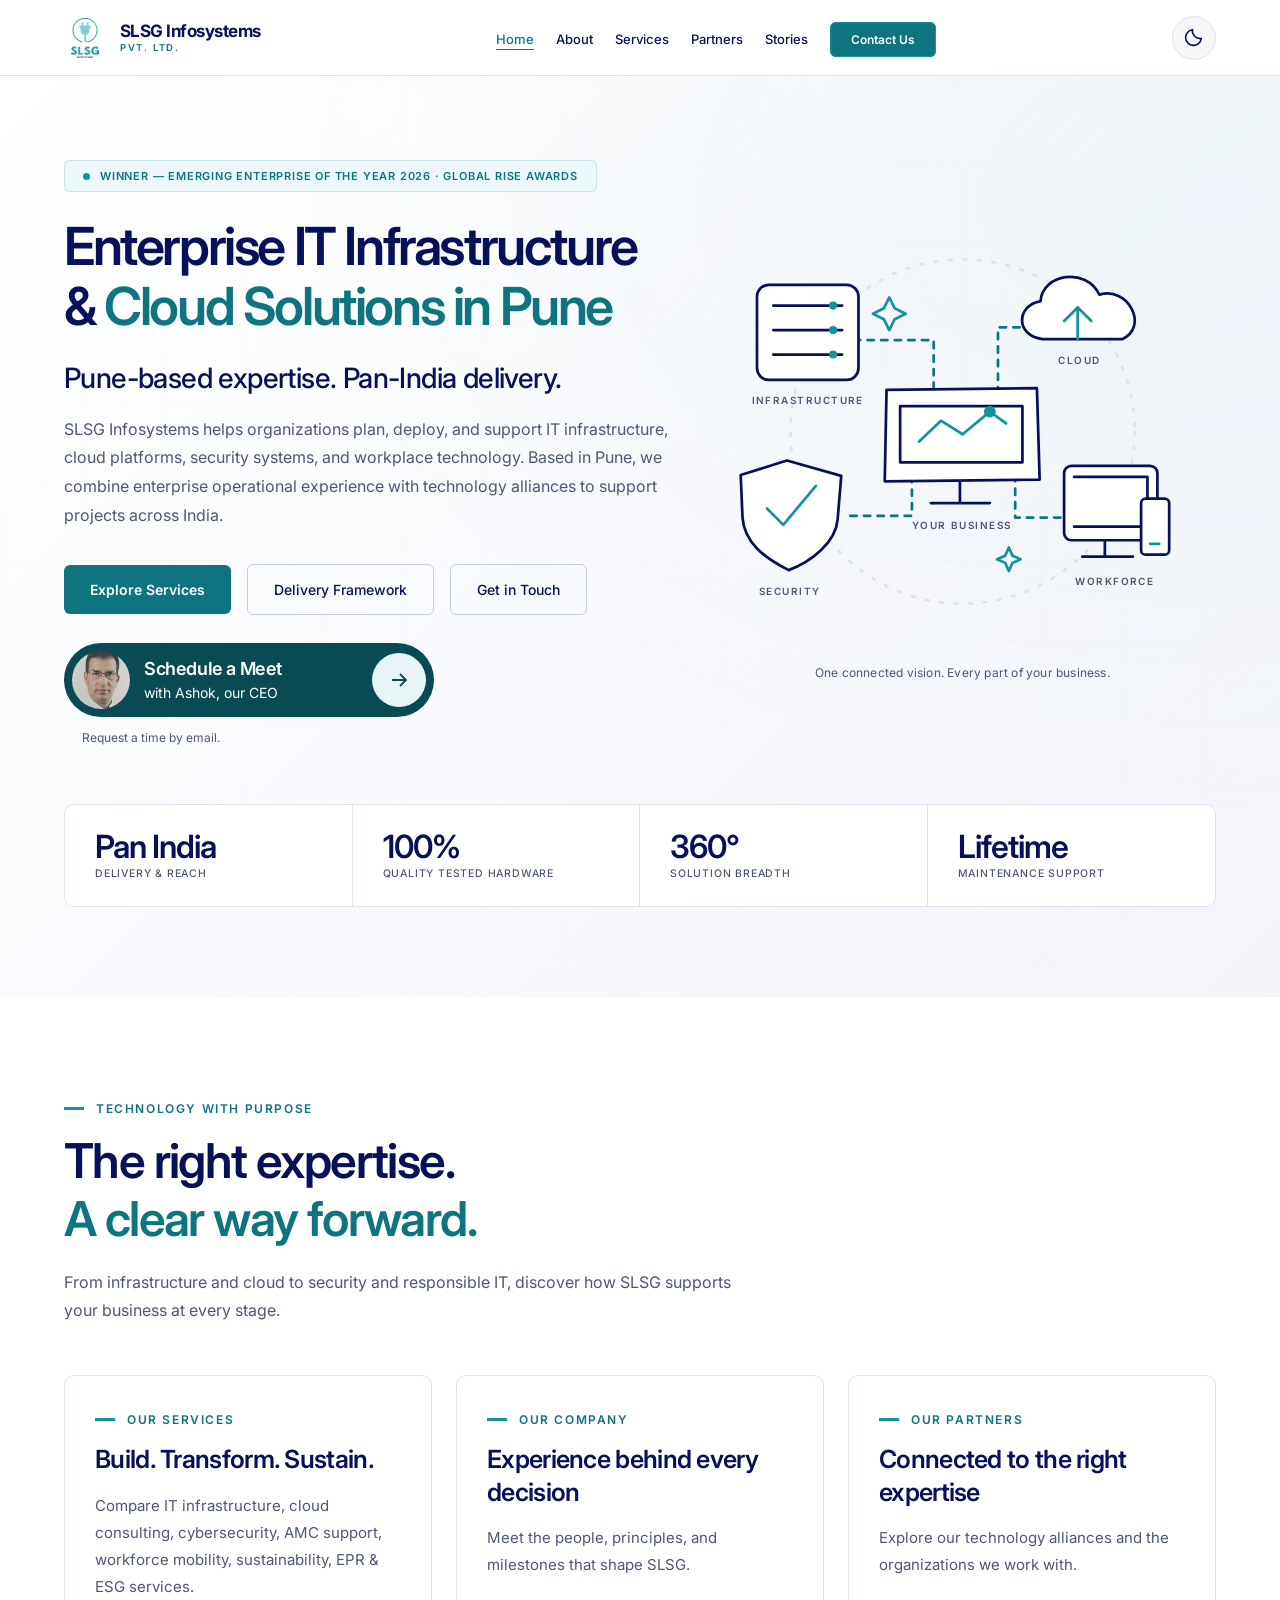
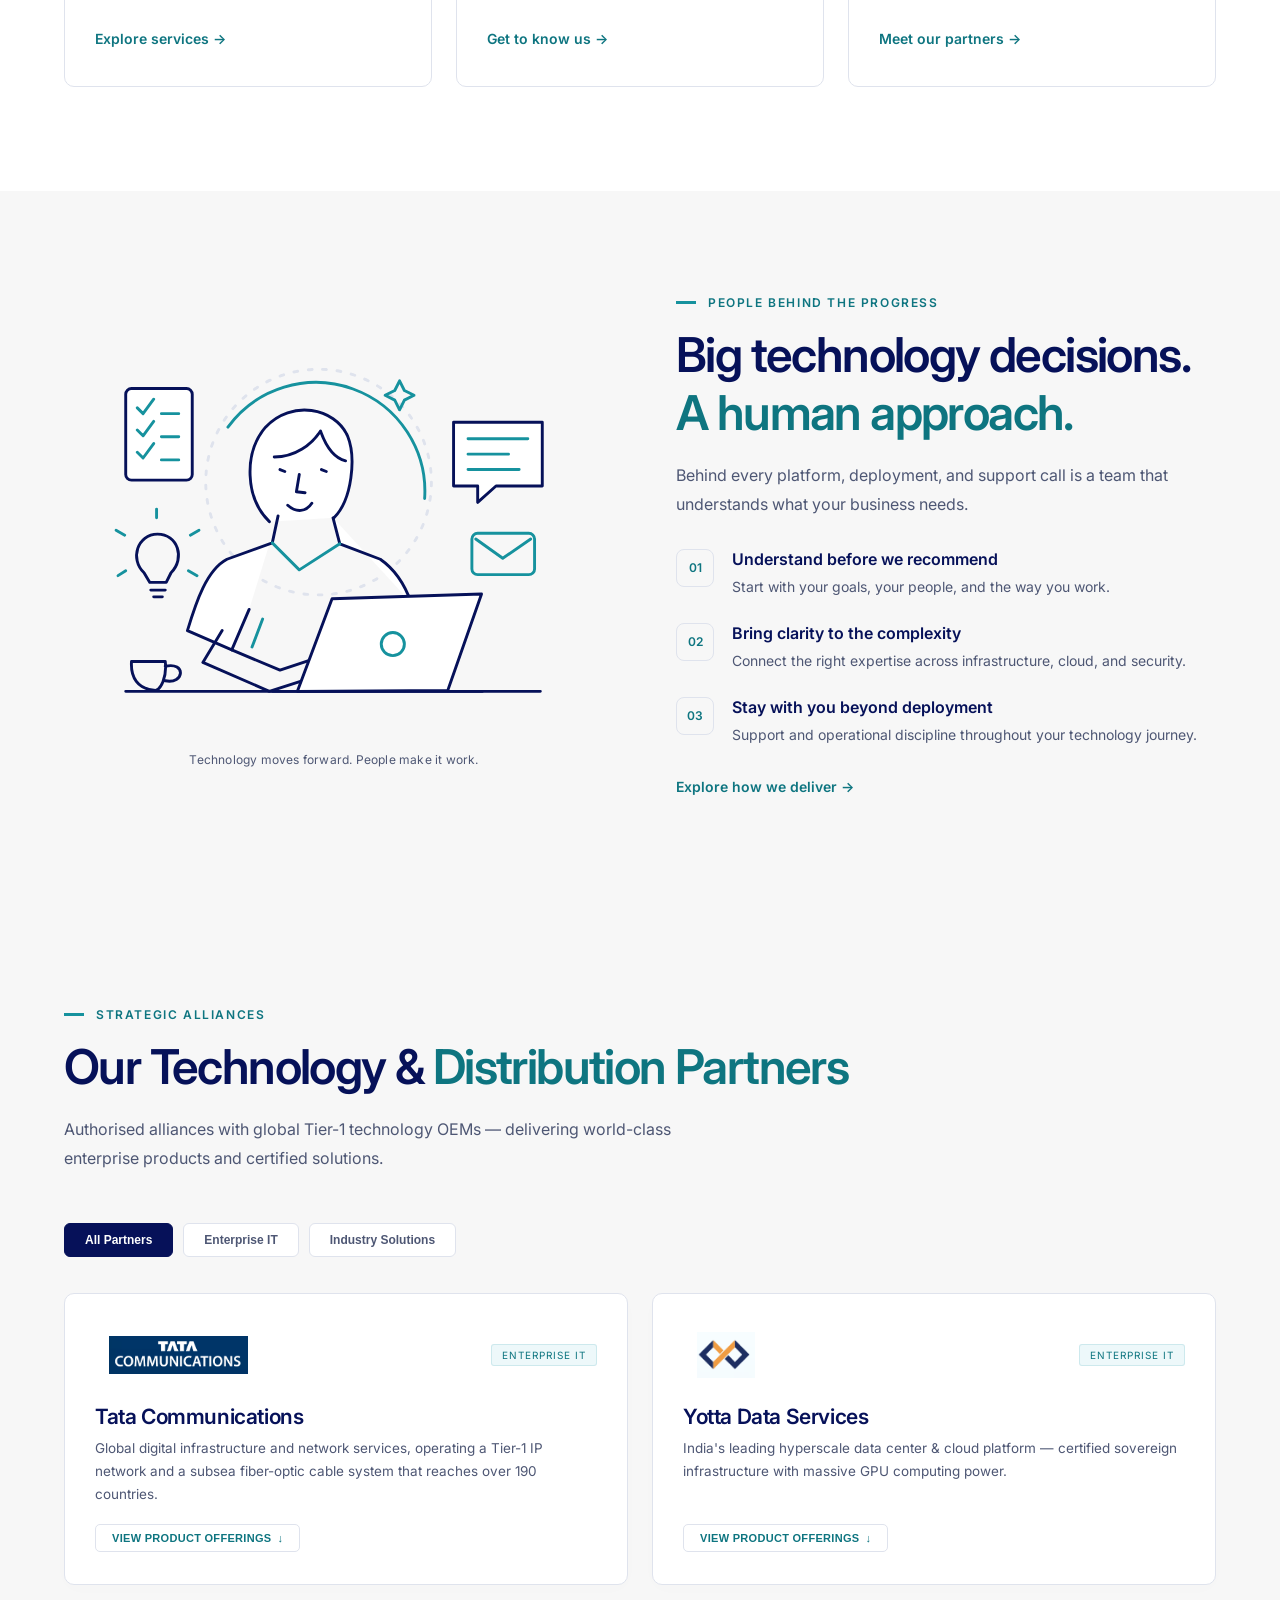
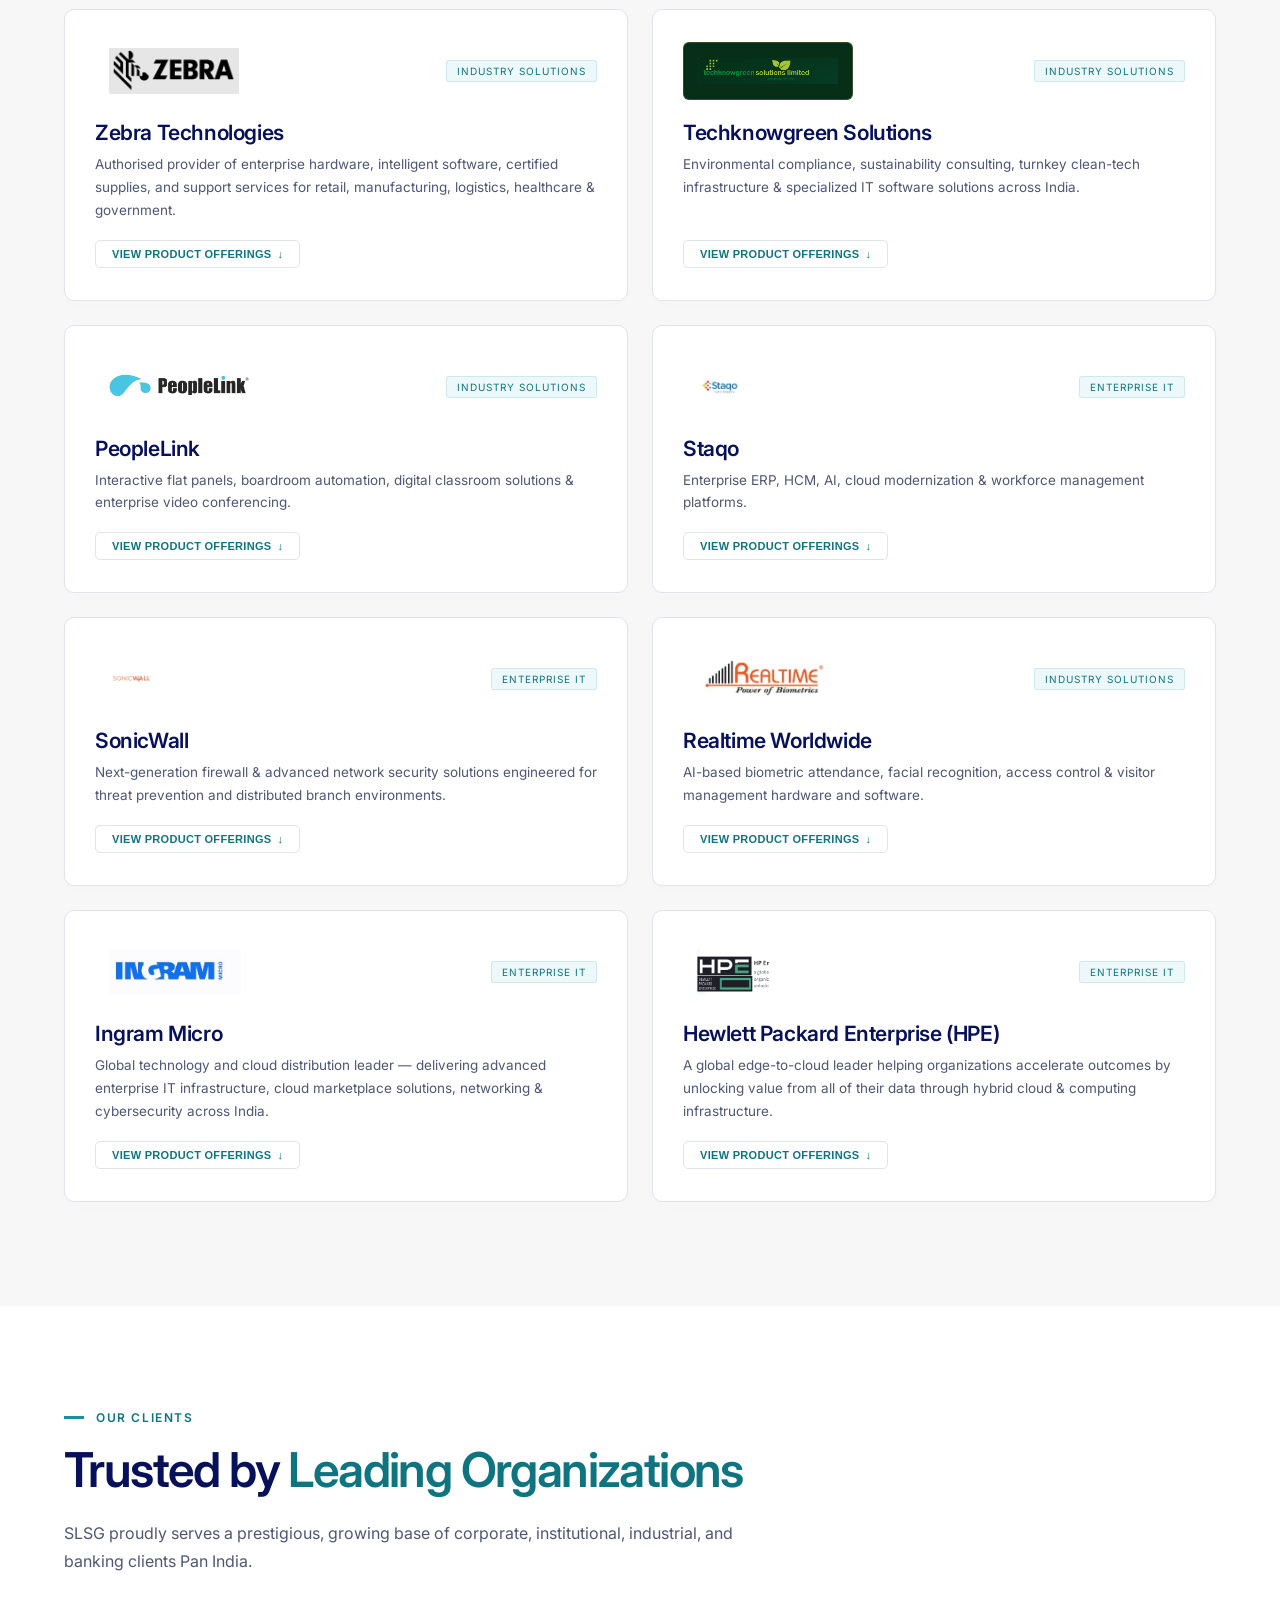
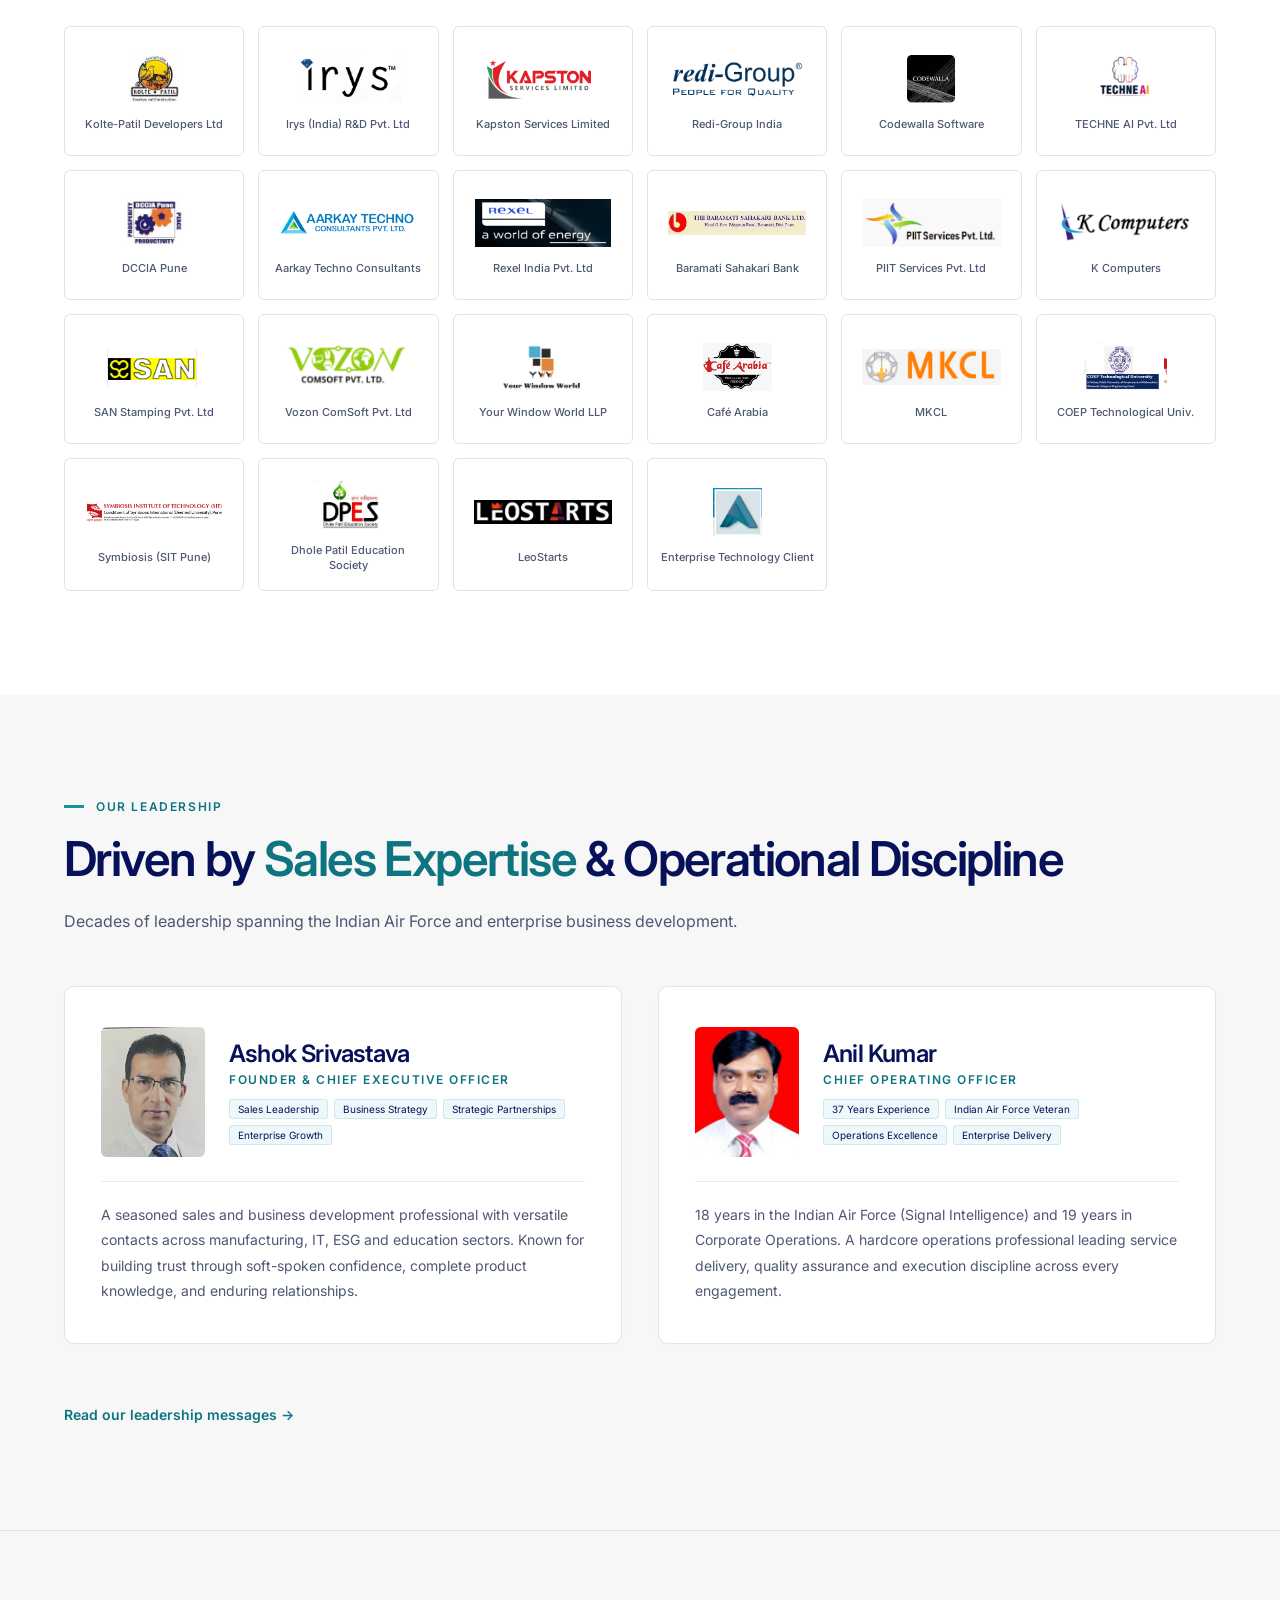
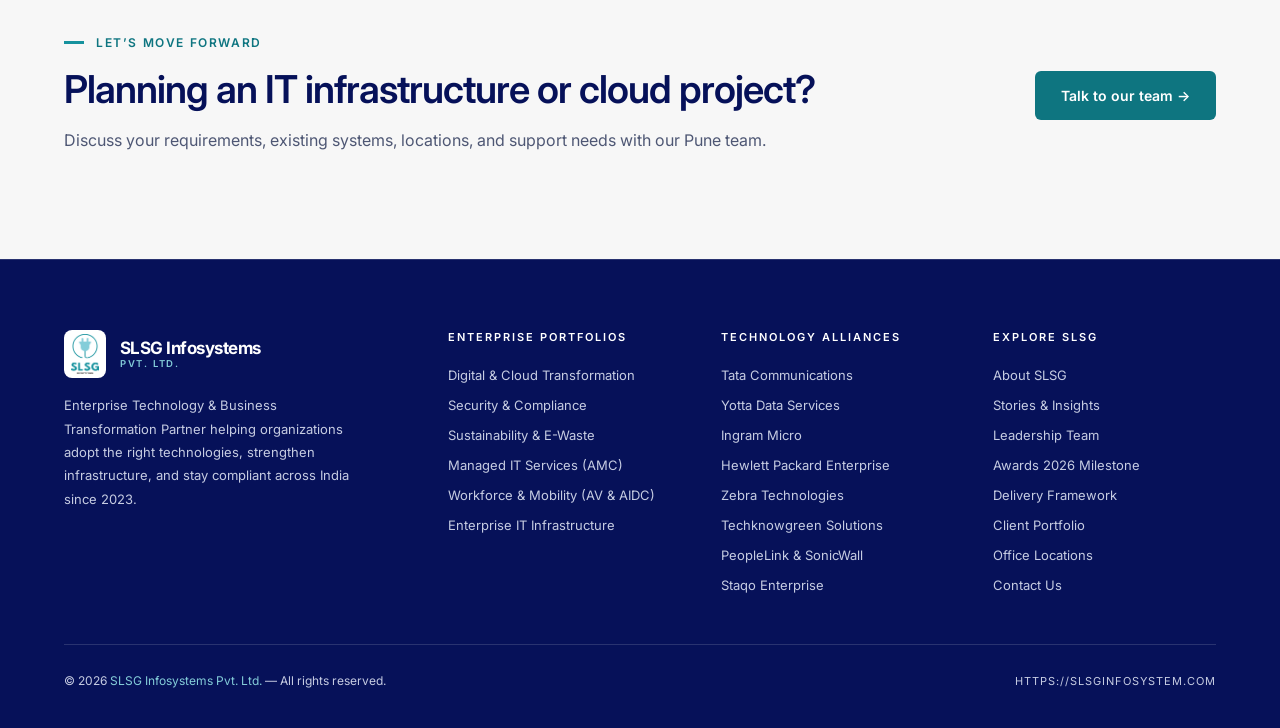
==== commit 43bd80ce: "Preserve local multipage redesign and theme updates" ====
--- a/index.html
+++ b/index.html
@@ -4,884 +4,39 @@
 <meta charset="UTF-8">
 <meta name="viewport" content="width=device-width, initial-scale=1.0">
 <script>
+  // Apply the theme before the first paint, including on repeat visits.
+  try {
+    const savedTheme = localStorage.getItem('slsg-theme');
+    document.documentElement.dataset.theme = savedTheme === 'dark' || savedTheme === 'light'
+      ? savedTheme
+      : (window.matchMedia('(prefers-color-scheme: dark)').matches ? 'dark' : 'light');
+  } catch {
+    document.documentElement.dataset.theme = window.matchMedia('(prefers-color-scheme: dark)').matches ? 'dark' : 'light';
+  }
   if ('scrollRestoration' in history) {
     history.scrollRestoration = 'manual';
   }
   window.scrollTo(0, 0);
 </script>
-<title>SLSG Infosystems Pvt. Ltd. — Enterprise Technology &amp; Business Transformation Partner</title>
-<meta name="description" content="SLSG Infosystems Pvt. Ltd. — Winner of Emerging Enterprise of the Year 2026. Enterprise IT Infrastructure, Cloud, Security, Workforce Mobility, and E-Waste solutions across India.">
+<title>IT Infrastructure &amp; Cloud Services in Pune | SLSG Infosystems</title>
+<meta name="description" content="SLSG Infosystems provides enterprise IT infrastructure, cloud solutions, cybersecurity and managed IT services from Pune, with delivery across India.">
+<link rel="preconnect" href="https://fonts.googleapis.com">
+<link href="https://fonts.googleapis.com/css2?family=Inter:wght@400;500;600;700;800;900&display=swap" rel="stylesheet">
+<link rel="stylesheet" href="assets/styles/base.css">
+<link rel="stylesheet" href="assets/styles/theme.css">
 <link rel="canonical" href="https://slsginfosystem.com/">
-<meta name="robots" content="index, follow, max-snippet:-1, max-image-preview:large, max-video-preview:-1">
-<meta name="author" content="SLSG Infosystems Pvt. Ltd.">
-<meta name="keywords" content="Enterprise IT Infrastructure Pune, Cloud Transformation India, Yotta Data Center Partner Pune, Tata Communications Partner, Zebra Barcode Solutions Pune, Corporate E-Waste Disposal Pune, Managed IT AMC Pune, Emerging Enterprise of the Year 2026, SLSG Infosystems">
-<meta name="geo.region" content="IN-MH">
-<meta name="geo.placename" content="Pune, Maharashtra, India">
-<meta name="geo.position" content="18.5516;73.9351">
-<meta name="ICBM" content="18.5516, 73.9351">
-<meta property="og:locale" content="en_IN">
 <meta property="og:type" content="website">
-<meta property="og:title" content="SLSG Infosystems Pvt. Ltd. — Enterprise Technology &amp; Business Transformation Partner">
-<meta property="og:description" content="Winner of Emerging Enterprise of the Year 2026. Enterprise IT Infrastructure, Hyperscale Cloud, Security, Workforce Mobility, and Certified E-Waste solutions across India.">
+<meta property="og:site_name" content="SLSG Infosystems">
+<meta property="og:title" content="IT Infrastructure &amp; Cloud Services in Pune | SLSG Infosystems">
+<meta property="og:description" content="SLSG Infosystems provides enterprise IT infrastructure, cloud solutions, cybersecurity and managed IT services from Pune, with delivery across India.">
 <meta property="og:url" content="https://slsginfosystem.com/">
-<meta property="og:site_name" content="SLSG Infosystems">
-<meta property="og:image" content="https://slsginfosystem.com/assets/logo/slsg-logo.png">
-<meta property="og:image:width" content="1200">
-<meta property="og:image:height" content="630">
-<meta property="og:image:alt" content="SLSG Infosystems Corporate Identity">
-<meta name="twitter:card" content="summary_large_image">
-<meta name="twitter:title" content="SLSG Infosystems Pvt. Ltd. — Enterprise Technology Partner">
-<meta name="twitter:description" content="Winner of Emerging Enterprise of the Year 2026. Enterprise Cloud, IT Infrastructure, Security &amp; Sustainability across India.">
-<meta name="twitter:image" content="https://slsginfosystem.com/assets/logo/slsg-logo.png">
-<link rel="icon" type="image/x-icon" href="favicon.ico">
-<link rel="icon" type="image/png" sizes="32x32" href="assets/logo/favicon-32x32.png">
-<link rel="icon" type="image/png" sizes="16x16" href="assets/logo/favicon-16x16.png">
-<link rel="apple-touch-icon" sizes="180x180" href="assets/logo/apple-touch-icon.png">
-<script type="application/ld+json">
-{
-  "@context": "https://schema.org",
-  "@graph": [
-    {
-      "@type": ["Corporation", "Organization"],
-      "@id": "https://slsginfosystem.com/#organization",
-      "name": "SLSG Infosystems Pvt. Ltd.",
-      "alternateName": ["SLSG Infosystems", "SLSG"],
-      "url": "https://slsginfosystem.com/",
-      "logo": "https://slsginfosystem.com/assets/logo/slsg-logo.png",
-      "image": "https://slsginfosystem.com/assets/logo/slsg-logo.png",
-      "description": "Enterprise Technology & Business Transformation Partner delivering Enterprise IT Infrastructure, Hyperscale Cloud, Security, Workforce Mobility, and Certified E-Waste solutions across India.",
-      "email": "contact@slsginfosystem.com",
-      "telephone": "+91-9763034875",
-      "sameAs": [
-        "https://www.linkedin.com/company/slsginfosystems/"
-      ],
-      "award": "Emerging Enterprise of the Year 2026 (Global RISE Awards by SMB Connect in association with DCCIA Pune)",
-      "founder": [
-        {
-          "@type": "Person",
-          "name": "Ashok Srivastava",
-          "jobTitle": "Founder & CEO"
-        },
-        {
-          "@type": "Person",
-          "name": "Anil Kumar",
-          "jobTitle": "Chief Operating Officer"
-        }
-      ],
-      "areaServed": {
-        "@type": "Country",
-        "name": "India"
-      },
-      "hasOfferCatalog": {
-        "@type": "OfferCatalog",
-        "name": "Enterprise Portfolios",
-        "itemListElement": [
-          {
-            "@type": "Offer",
-            "itemOffered": {
-              "@type": "Service",
-              "name": "Digital & Cloud Transformation",
-              "description": "Sovereign GPU cloud, AI enablement, Yotta & Tata Communications hyperscale data centers, Kubernetes & multi-cloud migration."
-            }
-          },
-          {
-            "@type": "Offer",
-            "itemOffered": {
-              "@type": "Service",
-              "name": "Security & Compliance",
-              "description": "High-definition CCTV surveillance, biometric access control, statutory compliance, fire NOC, and factory license approvals."
-            }
-          },
-          {
-            "@type": "Offer",
-            "itemOffered": {
-              "@type": "Service",
-              "name": "Sustainability & E-Waste",
-              "description": "Certified corporate e-waste disposal, plastic & battery waste recycling, Extended Producer Responsibility (EPR) & ESG consulting."
-            }
-          },
-          {
-            "@type": "Offer",
-            "itemOffered": {
-              "@type": "Service",
-              "name": "Managed IT Services (AMC)",
-              "description": "Comprehensive Annual Maintenance Contracts, resident engineers, 24/7 helpdesk SLA, and lifetime infrastructure maintenance."
-            }
-          },
-          {
-            "@type": "Offer",
-            "itemOffered": {
-              "@type": "Service",
-              "name": "Enterprise Workforce & Mobility",
-              "description": "Barcode & AIDC scanners, mobile computers, boardroom automation, LED video walls, and time-attendance terminals."
-            }
-          },
-          {
-            "@type": "Offer",
-            "itemOffered": {
-              "@type": "Service",
-              "name": "Enterprise IT Infrastructure",
-              "description": "Commercial laptops, desktops, enterprise rack/blade servers, SAN/NAS storage, and core networking hardware."
-            }
-          }
-        ]
-      }
-    },
-    {
-      "@type": "LocalBusiness",
-      "@id": "https://slsginfosystem.com/#head-office",
-      "name": "SLSG Infosystems Pvt. Ltd. — Head Office",
-      "parentOrganization": { "@id": "https://slsginfosystem.com/#organization" },
-      "url": "https://slsginfosystem.com/#locations",
-      "telephone": "+91-20-46035505",
-      "email": "contact@slsginfosystem.com",
-      "address": {
-        "@type": "PostalAddress",
-        "streetAddress": "412, B-Wing, Downtown – City Vista, Near World Trade Center, Kharadi",
-        "addressLocality": "Pune",
-        "addressRegion": "Maharashtra",
-        "postalCode": "411014",
-        "addressCountry": "IN"
-      },
-      "geo": {
-        "@type": "GeoCoordinates",
-        "latitude": 18.5516,
-        "longitude": 73.9351
-      },
-      "openingHoursSpecification": {
-        "@type": "OpeningHoursSpecification",
-        "dayOfWeek": ["Monday", "Tuesday", "Wednesday", "Thursday", "Friday", "Saturday"],
-        "opens": "09:30",
-        "closes": "18:30"
-      }
-    },
-    {
-      "@type": "LocalBusiness",
-      "@id": "https://slsginfosystem.com/#branch-office",
-      "name": "SLSG Infosystems Pvt. Ltd. — Branch Office",
-      "parentOrganization": { "@id": "https://slsginfosystem.com/#organization" },
-      "url": "https://slsginfosystem.com/#locations",
-      "telephone": "+91-9763034875",
-      "email": "contact@slsginfosystem.com",
-      "address": {
-        "@type": "PostalAddress",
-        "streetAddress": "Row House D, Rituparna Society, Utkarsh Society, Lane No. 6, Katraj",
-        "addressLocality": "Pune",
-        "addressRegion": "Maharashtra",
-        "postalCode": "411046",
-        "addressCountry": "IN"
-      },
-      "geo": {
-        "@type": "GeoCoordinates",
-        "latitude": 18.4575,
-        "longitude": 73.8677
-      }
-    },
-    {
-      "@type": "WebSite",
-      "@id": "https://slsginfosystem.com/#website",
-      "url": "https://slsginfosystem.com/",
-      "name": "SLSG Infosystems Pvt. Ltd.",
-      "publisher": { "@id": "https://slsginfosystem.com/#organization" },
-      "inLanguage": "en-IN"
-    }
-  ]
-}
-</script>
-<link rel="preconnect" href="https://fonts.googleapis.com">
-<link href="https://fonts.googleapis.com/css2?family=Playfair+Display:ital,wght@0,600;0,700;0,800;0,900;1,600;1,700&family=DM+Sans:ital,wght@0,300;0,400;0,500;0,600;0,700;1,400&family=DM+Mono:wght@400;500&display=swap" rel="stylesheet">
-<style>
-  :root {
-    --dark: #0a0f0d;
-    --dark2: #0f1712;
-    --dark3: #142019;
-    --dark4: #192820;
-    --green: #1a3a28;
-    --green2: #245038;
-    --accent: #c9a84c;
-    --accent2: #e2c278;
-    --accent-light: #f5e4b7;
-    --white: #f5f2ec;
-    --muted: #8e9994;
-    --text: #d6d1c8;
-    --border: rgba(201,168,76,0.18);
-    --border2: rgba(201,168,76,0.09);
-    --glow: rgba(201,168,76,0.06);
-    --tile-bg: rgba(255,255,255,0.96);
-  }
-
-  *, *::before, *::after { box-sizing: border-box; margin: 0; padding: 0; }
-  html { scroll-behavior: smooth; overflow-x: hidden; width: 100%; }
-  html.booting { scroll-behavior: auto !important; }
-  body { font-family: 'DM Sans', sans-serif; background: var(--dark); color: var(--text); overflow-x: hidden; width: 100%; max-width: 100%; cursor: default; }
-
-  ::-webkit-scrollbar { width: 5px; }
-  ::-webkit-scrollbar-track { background: var(--dark2); }
-  ::-webkit-scrollbar-thumb { background: var(--accent); border-radius: 2px; }
-
-  /* Background subtle grain */
-  body::before {
-    content: '';
-    position: fixed; inset: 0;
-    background-image: url("data:image/svg+xml,%3Csvg viewBox='0 0 256 256' xmlns='http://www.w3.org/2000/svg'%3E%3Cfilter id='noise'%3E%3CfeTurbulence type='fractalNoise' baseFrequency='0.9' numOctaves='4' stitchTiles='stitch'/%3E%3C/filter%3E%3Crect width='100%25' height='100%25' filter='url(%23noise)' opacity='0.03'/%3E%3C/svg%3E");
-    pointer-events: none; z-index: 9999; opacity: 0.35;
-  }
-
-  /* Navigation */
-  nav {
-    position: fixed; top: 0; left: 0; right: 0; z-index: 1000;
-    display: flex; align-items: center; justify-content: space-between;
-    padding: 0 5%; height: 76px;
-    background: rgba(10,15,13,0.88);
-    backdrop-filter: blur(20px);
-    border-bottom: 1px solid var(--border);
-    transition: all 0.3s ease;
-  }
-  nav.scrolled { height: 64px; background: rgba(10,15,13,0.98); }
-  .nav-logo { display: flex; align-items: center; gap: 14px; text-decoration: none; }
-  .nav-logo-icon {
-    height: 48px; padding: 4px 7px;
-    background: var(--white);
-    border-radius: 8px;
-    display: flex; align-items: center; justify-content: center;
-    flex-shrink: 0;
-    box-shadow: 0 2px 10px rgba(0,0,0,0.3);
-  }
-  .nav-logo-icon img { height: 100%; width: auto; display: block; }
-  .nav-logo-text { display: flex; flex-direction: column; line-height: 1.1; }
-  .nav-logo-text span:first-child { font-family: 'Playfair Display', serif; font-size: 17px; font-weight: 700; color: var(--white); letter-spacing: 0.5px; }
-  .nav-logo-text span:last-child { font-size: 9.5px; font-weight: 600; color: var(--accent); letter-spacing: 1.8px; text-transform: uppercase; margin-top: 2px; }
-
-  .nav-links { display: flex; align-items: center; gap: 26px; list-style: none; }
-  .nav-links a { text-decoration: none; font-size: 13px; font-weight: 500; color: var(--muted); letter-spacing: 0.5px; transition: color 0.2s; position: relative; }
-  .nav-links a::after { content: ''; position: absolute; bottom: -3px; left: 0; right: 0; height: 1px; background: var(--accent); transform: scaleX(0); transform-origin: left; transition: transform 0.3s ease; }
-  .nav-links a:hover { color: var(--accent); }
-  .nav-links a:hover::after { transform: scaleX(1); }
-  .nav-cta { padding: 9px 20px; background: transparent; border: 1px solid var(--accent); border-radius: 4px; color: var(--accent) !important; font-size: 12px !important; font-weight: 600 !important; letter-spacing: 1.5px !important; text-transform: uppercase; transition: all 0.3s ease !important; }
-  .nav-cta::after { display: none !important; }
-  .nav-cta:hover { background: var(--accent) !important; color: var(--dark) !important; }
-
-  .hamburger { display: none; flex-direction: column; gap: 5px; cursor: pointer; padding: 6px; border: none; background: transparent; }
-  .hamburger span { width: 24px; height: 2px; background: var(--accent); transition: all 0.3s ease; display: block; }
-
-  /* Mobile menu */
-  .mobile-menu { position: fixed; inset: 0; z-index: 9999; background: rgba(10,15,13,0.98); backdrop-filter: blur(12px); -webkit-backdrop-filter: blur(12px); display: none; flex-direction: column; align-items: center; justify-content: center; gap: 20px; padding: 40px 24px; overflow-y: auto; }
-  .mobile-menu.open { display: flex; animation: fadeIn 0.25s ease; }
-  .mobile-menu a:not(.btn-primary) { font-family: 'Playfair Display', serif; font-size: 22px; font-weight: 700; color: var(--white); text-decoration: none; transition: color 0.2s; padding: 4px 10px; text-align: center; }
-  .mobile-menu a:not(.btn-primary):hover { color: var(--accent); }
-  .mobile-close { position: absolute; top: 20px; right: 24px; background: transparent; border: none; color: var(--accent); font-size: 38px; line-height: 1; cursor: pointer; padding: 8px 12px; transition: color 0.2s; }
-  .mobile-close:hover { color: var(--white); }
-
-  /* Buttons */
-  .btn-primary { padding: 14px 32px; background: linear-gradient(135deg, var(--accent), var(--accent2)); color: var(--dark); font-size: 13px; font-weight: 600; letter-spacing: 1px; text-transform: uppercase; text-decoration: none; border-radius: 4px; transition: all 0.3s ease; border: none; cursor: pointer; box-shadow: 0 4px 30px rgba(201,168,76,0.22); display: inline-flex; align-items: center; gap: 8px; }
-  .btn-primary:hover { transform: translateY(-2px); box-shadow: 0 8px 40px rgba(201,168,76,0.38); }
-  .btn-outline { padding: 14px 32px; background: transparent; color: var(--white); font-size: 13px; font-weight: 500; letter-spacing: 1px; text-transform: uppercase; text-decoration: none; border-radius: 4px; border: 1px solid rgba(245,242,236,0.25); transition: all 0.3s ease; cursor: pointer; display: inline-flex; align-items: center; gap: 8px; }
-  .btn-outline:hover { border-color: var(--accent); color: var(--accent); }
-  .btn-sm { padding: 8px 18px; font-size: 11px; letter-spacing: 1px; }
-
-  /* Common section styles */
-  section { padding: 100px 5%; position: relative; }
-  .section-label { font-family: 'DM Mono', monospace; font-size: 11px; font-weight: 400; color: var(--accent); letter-spacing: 3px; text-transform: uppercase; margin-bottom: 16px; display: flex; align-items: center; gap: 12px; }
-  .section-label::before { content: ''; width: 24px; height: 1px; background: var(--accent); flex-shrink: 0; }
-  .section-title { font-family: 'Playfair Display', serif; font-size: clamp(32px, 4vw, 50px); font-weight: 900; color: var(--white); line-height: 1.15; margin-bottom: 20px; }
-  .section-title em { font-style: italic; color: var(--accent); }
-  .section-desc { font-size: 15px; font-weight: 300; color: var(--muted); line-height: 1.8; max-width: 680px; margin-bottom: 50px; }
-
-  /* Hero Section */
-  .hero { min-height: clamp(620px, 88vh, 860px); display: flex; align-items: center; padding: 120px 5% 70px; position: relative; overflow: hidden; }
-  .hero-bg { position: absolute; inset: 0; background: radial-gradient(ellipse 65% 65% at 75% 45%, rgba(26,58,40,0.55) 0%, transparent 70%), radial-gradient(ellipse 45% 45% at 15% 80%, rgba(201,168,76,0.06) 0%, transparent 60%), linear-gradient(180deg, var(--dark) 0%, var(--dark2) 100%); }
-  .hero-grid { position: absolute; inset: 0; background-image: linear-gradient(rgba(201,168,76,0.04) 1px, transparent 1px), linear-gradient(90deg, rgba(201,168,76,0.04) 1px, transparent 1px); background-size: 60px 60px; mask-image: radial-gradient(ellipse 80% 80% at 50% 50%, black 30%, transparent 100%); }
-  .hero-inner { position: relative; z-index: 2; width: 100%; display: flex; justify-content: space-between; align-items: center; gap: 40px; flex-wrap: wrap; }
-  .hero-content { max-width: 760px; flex: 1 1 540px; }
-  
-  .hero-badge { display: inline-flex; align-items: center; gap: 10px; padding: 8px 18px; border: 1px solid var(--border); border-radius: 100px; background: rgba(201,168,76,0.08); margin-bottom: 24px; text-decoration: none; transition: all 0.3s ease; }
-  .hero-badge:hover { background: rgba(201,168,76,0.15); border-color: var(--accent); transform: translateY(-2px); }
-  .hero-badge-dot { width: 7px; height: 7px; border-radius: 50%; background: var(--accent); animation: pulse 2s infinite; }
-  @keyframes pulse { 0%, 100% { opacity: 1; transform: scale(1); } 50% { opacity: 0.4; transform: scale(0.8); } }
-  .hero-badge span { font-size: 11px; font-weight: 600; color: var(--accent2); letter-spacing: 1.5px; text-transform: uppercase; }
-
-  .hero h1 { font-family: 'Playfair Display', serif; font-size: clamp(38px, 5vw, 68px); font-weight: 900; line-height: 1.1; color: var(--white); margin-bottom: 12px; }
-  .hero h1 em { font-style: italic; color: var(--accent); }
-  .hero-sub { font-family: 'Playfair Display', serif; font-size: clamp(20px, 2.5vw, 34px); font-weight: 600; color: var(--accent-light); margin-bottom: 20px; font-style: italic; }
-  .hero p { font-size: 15.5px; font-weight: 300; line-height: 1.8; color: var(--muted); max-width: 660px; margin-bottom: 34px; }
-  .hero-actions { display: flex; align-items: center; gap: 16px; flex-wrap: wrap; }
-
-  .hero-stats { display: flex; flex-direction: column; gap: 1px; flex-shrink: 0; }
-  .hero-stat { padding: 22px 28px; background: rgba(15,23,18,0.85); border: 1px solid var(--border); border-bottom: none; backdrop-filter: blur(12px); min-width: 190px; }
-  .hero-stat:last-child { border-bottom: 1px solid var(--border); }
-  .hero-stat-num { font-family: 'Playfair Display', serif; font-size: 28px; font-weight: 900; color: var(--accent); line-height: 1; }
-  .hero-stat-label { font-size: 10.5px; font-weight: 500; color: var(--muted); letter-spacing: 1.5px; text-transform: uppercase; margin-top: 4px; }
-
-  /* Award Banner Strip */
-  .award-banner { padding: 18px 5%; background: linear-gradient(90deg, #132a1e, #1e452e, #132a1e); border-top: 1px solid var(--border); border-bottom: 1px solid var(--border); display: flex; align-items: center; justify-content: center; gap: 16px; flex-wrap: wrap; text-align: center; }
-  .award-banner-star { color: var(--accent); font-size: 18px; }
-  .award-banner span { font-size: 12.5px; font-weight: 600; color: var(--accent2); letter-spacing: 1.8px; text-transform: uppercase; }
-  .award-banner a { color: var(--white); text-decoration: underline; text-underline-offset: 3px; font-weight: 500; margin-left: 8px; transition: color 0.2s; }
-  .award-banner a:hover { color: var(--accent); }
-
-  /* About Story Section */
-  .about-story { background: var(--dark2); display: grid; grid-template-columns: 1.15fr 0.85fr; gap: 70px; align-items: start; }
-  .story-text p { font-size: 15px; font-weight: 300; line-height: 1.85; color: var(--text); margin-bottom: 20px; }
-  .story-quote { padding: 20px 24px; border-left: 3px solid var(--accent); background: var(--dark3); font-style: italic; color: var(--accent-light); margin: 28px 0; font-size: 15px; line-height: 1.7; }
-  
-  .glance-card { background: var(--dark3); border: 1px solid var(--border); padding: 36px 32px; position: sticky; top: 100px; }
-  .glance-card h3 { font-family: 'Playfair Display', serif; font-size: 22px; color: var(--white); margin-bottom: 24px; padding-bottom: 14px; border-bottom: 1px solid var(--border2); }
-  .glance-list { list-style: none; display: flex; flex-direction: column; gap: 16px; }
-  .glance-item { display: flex; flex-direction: column; gap: 3px; }
-  .glance-item strong { font-family: 'DM Mono', monospace; font-size: 10.5px; color: var(--accent); letter-spacing: 2px; text-transform: uppercase; }
-  .glance-item span { font-size: 13.5px; color: var(--white); font-weight: 400; line-height: 1.5; }
-
-  /* Vision & Mission */
-  .vision-mission { background: var(--dark); padding-top: 60px; padding-bottom: 80px; }
-  .vm-grid { display: grid; grid-template-columns: 1fr 1fr; gap: 24px; }
-  .vm-card { background: var(--dark2); border: 1px solid var(--border); padding: 44px 38px; position: relative; overflow: hidden; }
-  .vm-card::before { content: ''; position: absolute; top: 0; left: 0; width: 60px; height: 3px; background: var(--accent); }
-  .vm-tag { font-family: 'DM Mono', monospace; font-size: 11px; color: var(--accent); letter-spacing: 2.5px; text-transform: uppercase; margin-bottom: 16px; }
-  .vm-card h3 { font-family: 'Playfair Display', serif; font-size: 28px; font-weight: 700; color: var(--white); margin-bottom: 16px; }
-  .vm-card p { font-size: 15px; font-weight: 300; line-height: 1.85; color: var(--text); }
-
-  /* Core Values */
-  .values-section { background: var(--dark2); }
-  .values-grid { display: grid; grid-template-columns: repeat(3, 1fr); gap: 1px; background: var(--border); border: 1px solid var(--border); }
-  .value-card { background: var(--dark2); padding: 36px 30px; transition: all 0.3s ease; }
-  .value-card:hover { background: var(--dark3); }
-  .value-num { font-family: 'DM Mono', monospace; font-size: 11px; color: var(--accent); letter-spacing: 2px; margin-bottom: 18px; }
-  .value-title { font-family: 'Playfair Display', serif; font-size: 19px; font-weight: 700; color: var(--white); margin-bottom: 10px; }
-  .value-desc { font-size: 13.5px; font-weight: 300; color: var(--muted); line-height: 1.75; }
-
-  /* Brand Promise */
-  .promise-section { background: var(--dark); }
-  .promise-banner { background: linear-gradient(135deg, var(--dark3), var(--dark2)); border: 1px solid var(--border); padding: 48px 44px; margin-bottom: 30px; border-left: 4px solid var(--accent); }
-  .promise-banner h3 { font-family: 'Playfair Display', serif; font-size: clamp(22px, 2.5vw, 32px); color: var(--white); line-height: 1.35; }
-  .promise-grid { display: grid; grid-template-columns: 1fr 1fr; gap: 24px; }
-  .promise-card { background: var(--dark2); border: 1px solid var(--border2); padding: 36px 32px; display: flex; flex-direction: column; justify-content: space-between; }
-  .promise-card h4 { font-family: 'Playfair Display', serif; font-size: 20px; color: var(--accent); margin-bottom: 14px; }
-  .promise-card p { font-size: 14.5px; font-weight: 300; color: var(--text); line-height: 1.8; }
-  .promise-author { margin-top: 20px; font-size: 12px; font-weight: 600; color: var(--accent2); letter-spacing: 1.5px; text-transform: uppercase; }
-
-  /* Leadership Section */
-  .leadership { background: var(--dark2); }
-  .leaders-grid { display: grid; grid-template-columns: 1fr 1fr; gap: 36px; margin-bottom: 60px; }
-  .leader-card { background: var(--dark3); border: 1px solid var(--border); padding: 40px 36px; display: flex; flex-direction: column; position: relative; }
-  .leader-header { display: flex; gap: 24px; align-items: center; margin-bottom: 24px; }
-  .leader-photo { width: 104px; height: 130px; border-radius: 8px; overflow: hidden; border: 2px solid var(--accent); flex-shrink: 0; background: var(--dark4); box-shadow: 0 4px 18px rgba(0,0,0,0.4); }
-  .leader-photo img { width: 100%; height: 100%; object-fit: cover; object-position: center top; display: block; }
-  .leader-meta h3 { font-family: 'Playfair Display', serif; font-size: 24px; font-weight: 700; color: var(--white); margin-bottom: 4px; }
-  .leader-role { font-size: 12px; font-weight: 600; color: var(--accent); letter-spacing: 1.5px; text-transform: uppercase; margin-bottom: 12px; }
-  .leader-tags { display: flex; flex-wrap: wrap; gap: 6px; }
-  .leader-tag { font-family: 'DM Mono', monospace; font-size: 10px; background: rgba(201,168,76,0.1); border: 1px solid var(--border); color: var(--accent-light); padding: 3px 8px; border-radius: 3px; }
-  .leader-bio { font-size: 14px; font-weight: 300; color: var(--text); line-height: 1.8; border-top: 1px solid var(--border2); padding-top: 20px; }
-
-  .messages-grid { display: grid; grid-template-columns: 1fr 1fr; gap: 36px; }
-  .message-card { background: var(--dark); border: 1px solid var(--border2); border-left: 3px solid var(--accent); padding: 36px 32px; }
-  .message-card h4 { font-family: 'Playfair Display', serif; font-size: 19px; color: var(--white); margin-bottom: 8px; }
-  .message-card .msg-author { font-size: 11px; font-weight: 600; color: var(--accent); letter-spacing: 1.5px; text-transform: uppercase; margin-bottom: 18px; }
-  .message-card p { font-size: 14px; font-weight: 300; color: var(--muted); line-height: 1.85; margin-bottom: 14px; }
-
-  /* Awards Section */
-  .awards-section { background: var(--dark); }
-  .award-highlight { background: linear-gradient(135deg, rgba(20,32,25,0.9), rgba(15,23,18,0.95)); border: 1px solid var(--border); padding: 48px 44px; margin-bottom: 44px; position: relative; }
-  .award-header-badge { display: inline-flex; align-items: center; gap: 8px; font-family: 'DM Mono', monospace; font-size: 11px; color: var(--accent); letter-spacing: 2px; text-transform: uppercase; background: rgba(201,168,76,0.1); border: 1px solid var(--border); padding: 6px 14px; border-radius: 4px; margin-bottom: 20px; }
-  .award-title-main { font-family: 'Playfair Display', serif; font-size: clamp(28px, 3.5vw, 42px); color: var(--white); font-weight: 900; margin-bottom: 12px; }
-  .award-venue { font-size: 15px; color: var(--accent2); margin-bottom: 30px; font-weight: 400; }
-  
-  .award-pillars { display: grid; grid-template-columns: repeat(3, 1fr); gap: 24px; margin-top: 32px; border-top: 1px solid var(--border2); padding-top: 32px; }
-  .pillar-card { background: var(--dark2); border: 1px solid var(--border2); padding: 24px 20px; }
-  .pillar-card h4 { font-family: 'Playfair Display', serif; font-size: 17px; color: var(--white); margin-bottom: 8px; display: flex; align-items: center; gap: 8px; }
-  .pillar-card p { font-size: 13px; font-weight: 300; color: var(--muted); line-height: 1.7; }
-
-  .award-gallery { display: grid; grid-template-columns: repeat(3, 1fr); gap: 20px; margin-top: 30px; }
-  .gallery-item { position: relative; border-radius: 6px; overflow: hidden; border: 1px solid var(--border); cursor: pointer; aspect-ratio: 16/11; background: var(--dark2); }
-  .gallery-item img { width: 100%; height: 100%; object-fit: cover; display: block; transition: transform 0.4s ease; }
-  .gallery-item:hover img { transform: scale(1.04); }
-  .gallery-overlay { position: absolute; inset: 0; background: linear-gradient(180deg, transparent 40%, rgba(10,15,13,0.92) 100%); display: flex; flex-direction: column; justify-content: flex-end; padding: 18px; color: var(--white); opacity: 0.9; }
-  .gallery-overlay span { font-size: 12px; font-weight: 600; color: var(--accent2); letter-spacing: 1px; text-transform: uppercase; }
-  .gallery-overlay small { font-size: 11px; color: var(--muted); }
-
-  /* Lightbox Modal */
-  .modal { display: none; position: fixed; inset: 0; z-index: 10000; background: rgba(0,0,0,0.92); backdrop-filter: blur(8px); align-items: center; justify-content: center; padding: 20px; }
-  .modal.active { display: flex; }
-  .modal-content { max-width: 900px; max-height: 85vh; position: relative; display: flex; flex-direction: column; align-items: center; }
-  .modal-content img { max-width: 100%; max-height: 75vh; border: 1px solid var(--border); border-radius: 6px; box-shadow: 0 10px 40px rgba(0,0,0,0.8); }
-  .modal-caption { color: var(--accent2); font-size: 14px; margin-top: 14px; text-align: center; }
-  .modal-close { position: absolute; top: -40px; right: 0; color: var(--white); font-size: 32px; cursor: pointer; line-height: 1; }
-
-  /* Why Choose SLSG */
-  .why-slsg { background: var(--dark2); }
-  .why-grid { display: grid; grid-template-columns: repeat(3, 1fr); gap: 1px; background: var(--border); border: 1px solid var(--border); }
-  .why-card { background: var(--dark2); padding: 36px 30px; transition: all 0.3s ease; }
-  .why-card:hover { background: var(--dark3); }
-  .why-num { font-family: 'DM Mono', monospace; font-size: 11px; color: var(--accent); letter-spacing: 2px; margin-bottom: 18px; }
-  .why-title { font-family: 'Playfair Display', serif; font-size: 19px; font-weight: 700; color: var(--white); margin-bottom: 12px; }
-  .why-desc { font-size: 13.5px; font-weight: 300; color: var(--muted); line-height: 1.75; }
-
-  /* Service Portfolios */
-  .services { background: var(--dark); }
-  .services-overview-grid { display: grid; grid-template-columns: repeat(3, 1fr); gap: 1px; background: var(--border); border: 1px solid var(--border); margin-bottom: 60px; }
-  .overview-card { background: var(--dark2); padding: 36px 30px; transition: all 0.3s ease; }
-  .overview-card:hover { background: var(--dark3); }
-  .overview-num { font-family: 'DM Mono', monospace; font-size: 11px; color: var(--accent); letter-spacing: 2px; margin-bottom: 16px; }
-  .overview-title { font-family: 'Playfair Display', serif; font-size: 20px; font-weight: 700; color: var(--white); margin-bottom: 10px; }
-  .overview-desc { font-size: 13.5px; font-weight: 300; color: var(--muted); line-height: 1.75; }
-
-  .business-units { display: flex; flex-direction: column; gap: 36px; }
-  .bu-card { background: var(--dark2); border: 1px solid var(--border); padding: 44px 40px; position: relative; }
-  .bu-header { display: flex; justify-content: space-between; align-items: center; border-bottom: 1px solid var(--border2); padding-bottom: 18px; margin-bottom: 28px; flex-wrap: wrap; gap: 12px; }
-  .bu-header h3 { font-family: 'Playfair Display', serif; font-size: 24px; color: var(--white); font-weight: 700; }
-  .bu-header span { font-family: 'DM Mono', monospace; font-size: 11px; color: var(--accent); letter-spacing: 2px; text-transform: uppercase; }
-  .bu-grid { display: grid; grid-template-columns: 1fr 1fr; gap: 40px; }
-  .bu-col h4 { font-family: 'Playfair Display', serif; font-size: 18px; color: var(--accent2); margin-bottom: 14px; }
-  .bu-list { list-style: none; display: flex; flex-direction: column; gap: 10px; }
-  .bu-list li { font-size: 13.5px; color: var(--text); display: flex; align-items: flex-start; gap: 10px; line-height: 1.6; }
-  .bu-list li::before { content: '•'; color: var(--accent); font-size: 16px; line-height: 1; flex-shrink: 0; }
-
-  /* Industries */
-  .industries-section { background: var(--dark2); }
-  .industries-grid { display: grid; grid-template-columns: repeat(3, 1fr); gap: 1px; background: var(--border); border: 1px solid var(--border); }
-  .industry-card { background: var(--dark2); padding: 34px 28px; display: flex; align-items: center; gap: 18px; transition: background 0.3s; }
-  .industry-card:hover { background: var(--dark3); }
-  .industry-icon { width: 44px; height: 44px; border-radius: 6px; background: rgba(201,168,76,0.1); border: 1px solid var(--border); display: flex; align-items: center; justify-content: center; color: var(--accent); flex-shrink: 0; }
-  .industry-icon svg { width: 22px; height: 22px; }
-  .industry-title { font-family: 'Playfair Display', serif; font-size: 17px; font-weight: 700; color: var(--white); }
-
-  /* Delivery Framework */
-  .framework-section { background: var(--dark); }
-  .framework-steps { display: grid; grid-template-columns: repeat(6, 1fr); gap: 0; position: relative; margin-top: 40px; }
-  .framework-steps::before { content: ''; position: absolute; top: 36px; left: calc(8.33% + 20px); right: calc(8.33% + 20px); height: 1px; background: linear-gradient(90deg, var(--accent), rgba(201,168,76,0.2), var(--accent)); }
-  .fw-step { display: flex; flex-direction: column; align-items: center; text-align: center; padding: 0 14px; position: relative; z-index: 2; }
-  .fw-num { width: 72px; height: 72px; border: 1px solid var(--border); border-radius: 50%; display: flex; align-items: center; justify-content: center; font-family: 'Playfair Display', serif; font-size: 22px; font-weight: 900; color: var(--accent); background: var(--dark); margin-bottom: 22px; transition: all 0.3s ease; }
-  .fw-step:hover .fw-num { background: var(--accent); color: var(--dark); border-color: var(--accent); transform: scale(1.08); }
-  .fw-title { font-family: 'Playfair Display', serif; font-size: 17px; font-weight: 700; color: var(--white); margin-bottom: 8px; }
-  .fw-desc { font-size: 12.5px; font-weight: 300; color: var(--muted); line-height: 1.6; }
-
-  /* Partners Section */
-  .partners-section { background: var(--dark2); }
-  .partner-filters { display: flex; gap: 10px; flex-wrap: wrap; margin-bottom: 36px; }
-  .filter-btn { padding: 9px 20px; background: var(--dark3); border: 1px solid var(--border2); color: var(--muted); border-radius: 4px; font-size: 12px; font-weight: 600; letter-spacing: 1px; text-transform: uppercase; cursor: pointer; transition: all 0.25s ease; }
-  .filter-btn:hover, .filter-btn.active { background: var(--accent); color: var(--dark); border-color: var(--accent); }
-  
-  .partners-grid { display: grid; grid-template-columns: repeat(2, 1fr); gap: 24px; }
-  .partner-card { background: var(--dark3); border: 1px solid var(--border); padding: 32px 30px; display: flex; flex-direction: column; transition: all 0.3s ease; position: relative; }
-  .partner-card:hover { border-color: var(--accent); box-shadow: 0 6px 24px rgba(0,0,0,0.3); }
-  .partner-top { display: flex; justify-content: space-between; align-items: center; margin-bottom: 20px; gap: 16px; }
-  
-  .partner-logo-box { height: 58px; max-width: 170px; padding: 6px 14px; background: var(--white); border-radius: 6px; display: flex; align-items: center; justify-content: center; flex-shrink: 0; box-shadow: 0 2px 8px rgba(0,0,0,0.2); }
-  .partner-logo-box img { max-height: 100%; max-width: 100%; object-fit: contain; display: block; }
-  
-  .partner-vertical-tag { font-family: 'DM Mono', monospace; font-size: 10px; color: var(--accent); background: rgba(201,168,76,0.1); border: 1px solid var(--border); padding: 4px 10px; border-radius: 3px; letter-spacing: 1px; text-transform: uppercase; }
-  .partner-name { font-family: 'Playfair Display', serif; font-size: 21px; font-weight: 700; color: var(--white); margin-bottom: 8px; }
-  .partner-lob { font-size: 13.5px; font-weight: 300; color: var(--text); line-height: 1.7; margin-bottom: 18px; }
-  
-  .partner-toggle-btn { background: transparent; border: 1px solid var(--border); color: var(--accent2); padding: 7px 16px; font-size: 11px; font-weight: 600; letter-spacing: 1px; text-transform: uppercase; border-radius: 3px; cursor: pointer; width: fit-content; margin-top: auto; transition: all 0.2s; display: inline-flex; align-items: center; gap: 6px; }
-  .partner-toggle-btn:hover { background: rgba(201,168,76,0.15); border-color: var(--accent); }
-  .partner-offerings { display: none; margin-top: 18px; padding-top: 18px; border-top: 1px solid var(--border2); font-size: 12.5px; color: var(--muted); line-height: 1.7; }
-  .partner-offerings.expanded { display: block; animation: fadeIn 0.3s ease; }
-  .offering-group { margin-bottom: 10px; }
-  .offering-group strong { color: var(--white); font-weight: 600; display: block; margin-bottom: 2px; }
-
-  /* Clients Section */
-  .clients-section { background: var(--dark); }
-  .clients-grid { display: grid; grid-template-columns: repeat(6, 1fr); gap: 14px; margin-top: 40px; }
-  .client-card { background: var(--dark2); border: 1px solid var(--border2); border-radius: 6px; padding: 18px 12px; display: flex; flex-direction: column; align-items: center; justify-content: center; text-align: center; gap: 10px; transition: all 0.3s ease; min-height: 130px; }
-  .client-card:hover { border-color: var(--accent); background: var(--dark3); transform: translateY(-3px); }
-  
-  .client-logo-box { width: 100%; height: 56px; padding: 4px 8px; background: var(--white); border-radius: 4px; display: flex; align-items: center; justify-content: center; box-shadow: 0 1px 6px rgba(0,0,0,0.2); }
-  .client-logo-box img { max-height: 100%; max-width: 100%; object-fit: contain; display: block; }
-  .client-name { font-size: 11px; font-weight: 500; color: var(--text); line-height: 1.3; }
-
-  /* Locations Section */
-  .locations { background: var(--dark2); }
-  .locations-grid { display: grid; grid-template-columns: 1fr 1fr; gap: 24px; margin-top: 40px; }
-  .location-card { background: var(--dark3); border: 1px solid var(--border); padding: 40px 36px; position: relative; overflow: hidden; }
-  .location-card::after { content: ''; position: absolute; top: 0; left: 0; right: 0; height: 3px; background: linear-gradient(90deg, var(--accent), transparent); }
-  .location-type { font-family: 'DM Mono', monospace; font-size: 11px; color: var(--accent); letter-spacing: 2px; text-transform: uppercase; margin-bottom: 12px; }
-  .location-name { font-family: 'Playfair Display', serif; font-size: 24px; font-weight: 700; color: var(--white); margin-bottom: 14px; }
-  .location-addr { font-size: 14px; font-weight: 300; color: var(--muted); line-height: 1.8; margin-bottom: 24px; }
-  .location-contact { display: flex; flex-direction: column; gap: 10px; border-top: 1px solid var(--border2); padding-top: 18px; }
-  .contact-item { display: flex; align-items: center; gap: 12px; font-size: 13px; color: var(--text); }
-  .contact-item svg { width: 16px; height: 16px; color: var(--accent); flex-shrink: 0; }
-  .contact-item a { color: inherit; text-decoration: none; transition: color 0.2s; }
-  .contact-item a:hover { color: var(--accent); }
-
-  /* Contact Section */
-  .contact-section { background: var(--dark); display: grid; grid-template-columns: 1fr 1fr; gap: 70px; align-items: start; }
-  .contact-form { display: flex; flex-direction: column; gap: 16px; margin-top: 30px; }
-  .form-row { display: grid; grid-template-columns: 1fr 1fr; gap: 16px; }
-  .form-group { display: flex; flex-direction: column; gap: 8px; }
-  .form-group label { font-size: 11px; font-weight: 500; color: var(--muted); letter-spacing: 1.5px; text-transform: uppercase; }
-  .form-group input, .form-group textarea, .form-group select { background: var(--dark2); border: 1px solid var(--border); border-radius: 4px; padding: 12px 16px; font-family: 'DM Sans', sans-serif; font-size: 14px; color: var(--white); transition: border-color 0.2s, background 0.2s; outline: none; width: 100%; }
-  .form-group select option { background: var(--dark2); color: var(--white); }
-  .form-group input:focus, .form-group textarea:focus, .form-group select:focus { border-color: var(--accent); background: var(--dark3); }
-  .form-group textarea { resize: vertical; min-height: 120px; }
-  /* Phone Input Group with Country Code & Flag */
-  .phone-input-group {
-    display: flex;
-    align-items: stretch;
-    background: var(--dark2);
-    border: 1px solid var(--border);
-    border-radius: 4px;
-    overflow: hidden;
-    transition: border-color 0.2s, background 0.2s, box-shadow 0.2s;
-    width: 100%;
-    position: relative;
-  }
-  .phone-input-group:focus-within {
-    border-color: var(--accent);
-    background: var(--dark3);
-    box-shadow: 0 0 10px rgba(197, 160, 89, 0.2);
-  }
-  .country-picker {
-    position: relative;
-    display: flex;
-    align-items: center;
-    border-right: 1px solid var(--border);
-    background: rgba(255, 255, 255, 0.02);
-    flex-shrink: 0;
-    cursor: pointer;
-  }
-  .country-picker select {
-    position: absolute;
-    inset: 0;
-    width: 100%;
-    height: 100%;
-    opacity: 0;
-    cursor: pointer;
-    z-index: 2;
-    -webkit-appearance: none;
-    appearance: none;
-    border: none !important;
-    background: transparent !important;
-    padding: 0 !important;
-    box-shadow: none !important;
-  }
-  .country-display {
-    display: flex;
-    align-items: center;
-    gap: 6px;
-    padding: 0 12px;
-    pointer-events: none;
-    z-index: 1;
-    white-space: nowrap;
-    user-select: none;
-  }
-  .country-flag-img {
-    width: 20px;
-    height: 14px;
-    border-radius: 2px;
-    object-fit: cover;
-    box-shadow: 0 1px 3px rgba(0, 0, 0, 0.4);
-    display: inline-block;
-    flex-shrink: 0;
-  }
-  .country-flag {
-    font-size: 18px;
-    line-height: 1;
-    display: inline-block;
-  }
-  .country-code-text {
-    font-size: 13px;
-    font-weight: 500;
-    color: var(--accent);
-    font-family: 'DM Mono', monospace;
-    letter-spacing: 0.5px;
-  }
-  .country-arrow {
-    font-size: 9px;
-    color: var(--muted);
-    margin-left: 2px;
-  }
-  .phone-input-group input#formPhone {
-    border: none !important;
-    background: transparent !important;
-    box-shadow: none !important;
-    border-radius: 0 !important;
-    padding: 12px 14px !important;
-    flex: 1;
-    min-width: 0;
-    color: var(--white);
-    font-family: 'DM Sans', sans-serif;
-    font-size: 14px;
-    outline: none;
-  }
-  .phone-hint {
-    font-size: 11px;
-    color: var(--muted);
-    font-family: 'DM Mono', monospace;
-    letter-spacing: 0.3px;
-    display: flex;
-    justify-content: space-between;
-    align-items: center;
-    transition: color 0.2s;
-  }
-  .phone-hint.valid {
-    color: #4ade80;
-  }
-  .phone-hint.error {
-    color: #e25c5c;
-  }
-  .form-group.has-error input,
-  .form-group.has-error textarea,
-  .form-group.has-error select,
-  .form-group.has-error .phone-input-group {
-    border-color: #e25c5c !important;
-    background: rgba(226, 92, 92, 0.08) !important;
-    box-shadow: 0 0 10px rgba(226, 92, 92, 0.25) !important;
-  }
-  .form-group.has-error label {
-    color: #e25c5c !important;
-  }
-  .form-group input[type="file"] {
-    padding: 10px 14px;
-    font-size: 13px;
-    color: var(--muted);
-    cursor: pointer;
-  }
-  .form-group input[type="file"]::file-selector-button {
-    background: var(--dark3);
-    border: 1px solid var(--border);
-    color: var(--accent);
-    padding: 6px 14px;
-    border-radius: 3px;
-    margin-right: 12px;
-    cursor: pointer;
-    font-family: 'DM Mono', monospace;
-    font-size: 11px;
-    letter-spacing: 1px;
-    text-transform: uppercase;
-    transition: background 0.2s, border-color 0.2s;
-  }
-  .form-group input[type="file"]::file-selector-button:hover {
-    background: var(--dark4);
-    border-color: var(--accent);
-  }
-  .form-alert {
-    padding: 12px 16px;
-    border-radius: 4px;
-    font-size: 13px;
-    line-height: 1.5;
-    margin-top: 4px;
-  }
-  .form-alert.error {
-    background: rgba(226, 92, 92, 0.12);
-    border: 1px solid rgba(226, 92, 92, 0.45);
-    color: #ff9494;
-  }
-  .form-alert.success {
-    background: rgba(36, 80, 56, 0.25);
-    border: 1px solid rgba(45, 122, 79, 0.6);
-    color: #4ade80;
-  }
-
-  .contact-info { padding-top: 20px; }
-  .info-cards { display: flex; flex-direction: column; gap: 14px; margin-top: 30px; }
-  .info-card { padding: 20px 24px; border: 1px solid var(--border2); background: var(--dark2); display: flex; align-items: center; gap: 20px; transition: border-color 0.3s, background 0.3s; }
-  .info-card:hover { border-color: var(--border); background: var(--dark3); }
-  .info-card-icon { width: 44px; height: 44px; flex-shrink: 0; border: 1px solid var(--border); border-radius: 4px; display: flex; align-items: center; justify-content: center; color: var(--accent); }
-  .info-card-icon svg { width: 20px; height: 20px; }
-  .info-card-text strong { display: block; font-size: 11px; font-weight: 500; color: var(--muted); letter-spacing: 1.5px; text-transform: uppercase; margin-bottom: 4px; }
-  .info-card-text span { font-size: 13.5px; color: var(--white); font-weight: 300; line-height: 1.6; }
-  .info-card-text a { color: var(--white); text-decoration: none; transition: color 0.2s; }
-  .info-card-text a:hover { color: var(--accent); }
-
-  .linkedin-footer-btn {
-    display: inline-flex;
-    align-items: center;
-    gap: 8px;
-    margin-top: 18px;
-    padding: 8px 16px;
-    border-radius: 4px;
-    background: rgba(20, 32, 25, 0.7);
-    border: 1px solid var(--border);
-    color: var(--text);
-    text-decoration: none;
-    font-size: 12px;
-    font-weight: 500;
-    transition: all 0.25s ease;
-  }
-  .linkedin-footer-btn svg {
-    color: #0a66c2;
-    transition: transform 0.2s ease;
-  }
-  .linkedin-footer-btn:hover {
-    border-color: var(--accent);
-    color: var(--white);
-    background: rgba(26, 58, 40, 0.8);
-    box-shadow: 0 4px 15px rgba(201, 168, 76, 0.15);
-  }
-  .linkedin-footer-btn:hover svg {
-    transform: scale(1.1);
-  }
-
-  /* Footer */
-  footer { background: var(--dark2); border-top: 1px solid var(--border); padding: 70px 5% 40px; }
-  .footer-top { display: grid; grid-template-columns: 1.5fr 1fr 1fr 1fr; gap: 50px; margin-bottom: 50px; }
-  .footer-brand p { font-size: 13px; font-weight: 300; color: var(--muted); line-height: 1.8; margin-top: 16px; max-width: 290px; }
-  .footer-col h4 { font-size: 11px; font-weight: 600; color: var(--white); letter-spacing: 2px; text-transform: uppercase; margin-bottom: 20px; }
-  .footer-col ul { list-style: none; display: flex; flex-direction: column; gap: 10px; }
-  .footer-col ul li a { font-size: 13px; color: var(--muted); text-decoration: none; font-weight: 300; transition: color 0.2s; }
-  .footer-col ul li a:hover { color: var(--accent); }
-  .footer-bottom { border-top: 1px solid var(--border2); padding-top: 28px; display: flex; justify-content: space-between; align-items: center; flex-wrap: wrap; gap: 14px; }
-  .footer-bottom p { font-size: 12px; color: var(--muted); font-weight: 300; }
-  .footer-bottom p span { color: var(--accent); }
-
-  /* Reveal & Transition Styles */
-  .reveal { opacity: 1; transform: none; transition: opacity 0.4s ease, transform 0.4s ease; }
-
-  @keyframes fadeIn { from { opacity: 0; } to { opacity: 1; } }
-
-  /* Responsive Breakpoints */
-  @media (max-width: 1200px) {
-    .clients-grid { grid-template-columns: repeat(4, 1fr); }
-    .framework-steps { grid-template-columns: repeat(3, 1fr); gap: 30px; }
-    .framework-steps::before { display: none; }
-  }
-
-  @media (max-width: 1024px) {
-    .about-story { grid-template-columns: 1fr; gap: 40px; }
-    .glance-card { position: static; }
-    .leaders-grid, .messages-grid, .promise-grid, .vm-grid { grid-template-columns: 1fr; }
-    .services-overview-grid, .values-grid, .why-grid, .award-pillars { grid-template-columns: repeat(2, 1fr); }
-    .partners-grid { grid-template-columns: 1fr; }
-    .contact-section { grid-template-columns: 1fr; gap: 50px; }
-    .footer-top { grid-template-columns: 1fr 1fr; gap: 40px; }
-    .hero-stats { position: static; margin-top: 36px; width: 100%; display: grid; grid-template-columns: repeat(2, 1fr); gap: 12px; }
-    .hero-stat { border: 1px solid var(--border) !important; min-width: unset; }
-  }
-
-  @media (max-width: 768px) {
-    /* Navigation Bar */
-    nav { height: 64px; padding: 0 4%; }
-    .nav-logo-icon { height: 38px; }
-    .nav-logo-text span:first-child { font-size: 15px; }
-    .nav-logo-text span:last-child { font-size: 8px; letter-spacing: 1.4px; }
-    .nav-links { display: none; }
-    .hamburger { display: flex; width: 44px; height: 44px; align-items: center; justify-content: center; padding: 8px; }
-
-    /* Common Section Padding & Headings */
-    section { padding: 60px 4%; }
-    .section-title { font-size: clamp(26px, 6vw, 36px); margin-bottom: 14px; }
-    .section-desc { font-size: 14px; margin-bottom: 34px; line-height: 1.7; }
-    .section-label { font-size: 10px; letter-spacing: 2px; }
-
-    /* Hero Section */
-    .hero { min-height: auto; padding: 95px 4% 50px; }
-    .hero-inner { flex-direction: column; align-items: flex-start; gap: 26px; }
-    .hero-content { width: 100%; flex: 1 1 100%; }
-    .hero-badge { padding: 7px 12px; line-height: 1.4; max-width: 100%; border-radius: 6px; }
-    .hero-badge span { font-size: 10px; letter-spacing: 1px; }
-    .hero h1 { font-size: clamp(28px, 6.5vw, 42px); line-height: 1.15; }
-    .hero-sub { font-size: clamp(17px, 4vw, 22px); margin-bottom: 16px; }
-    .hero p { font-size: 14px; line-height: 1.7; margin-bottom: 24px; }
-    .hero-actions { width: 100%; flex-direction: column; gap: 12px; }
-    .hero-actions .btn-primary, .hero-actions .btn-outline { width: 100%; justify-content: center; padding: 14px 20px; text-align: center; }
-    .hero-stats { display: grid; grid-template-columns: 1fr 1fr; gap: 10px; width: 100%; margin-top: 10px; }
-    .hero-stat { padding: 16px 14px; border: 1px solid var(--border) !important; min-width: unset; }
-    .hero-stat-num { font-size: 24px; }
-    .hero-stat-label { font-size: 9.5px; letter-spacing: 1px; }
-
-    /* Award Banner Strip */
-    .award-banner { padding: 14px 4%; font-size: 11.5px; gap: 8px; justify-content: center; }
-    .award-banner span { font-size: 11px; letter-spacing: 1px; line-height: 1.5; }
-
-    /* About Story */
-    .story-quote { padding: 16px 16px; margin: 20px 0; font-size: 14px; }
-    .glance-card { padding: 24px 20px; }
-
-    /* Vision & Mission, Values, Brand Promise */
-    .vision-mission { padding-top: 40px; padding-bottom: 50px; }
-    .vm-card { padding: 28px 20px; }
-    .vm-card h3 { font-size: 22px; }
-    .values-grid { grid-template-columns: 1fr; }
-    .value-card { padding: 24px 20px; }
-    .promise-banner { padding: 28px 20px; }
-    .promise-card { padding: 24px 20px; }
-
-    /* Leadership & Executive Messages */
-    .leader-card { padding: 26px 20px; }
-    .message-card { padding: 24px 20px; }
-
-    /* Award 2026 Milestone & Gallery */
-    .award-highlight { padding: 26px 18px; }
-    .award-title-main { font-size: clamp(22px, 5.5vw, 30px); }
-    .award-pillars { grid-template-columns: 1fr; gap: 14px; padding-top: 20px; margin-top: 20px; }
-    .award-gallery { grid-template-columns: 1fr; gap: 14px; }
-
-    /* Why SLSG */
-    .why-grid { grid-template-columns: 1fr; }
-    .why-card { padding: 24px 20px; }
-
-    /* Services Portfolios */
-    .services-overview-grid { grid-template-columns: 1fr; }
-    .overview-card { padding: 24px 20px; }
-    .bu-card { padding: 26px 18px; }
-    .bu-grid { grid-template-columns: 1fr; gap: 20px; }
-
-    /* Industries */
-    .industries-grid { grid-template-columns: 1fr; }
-    .industry-card { padding: 20px 18px; }
-
-    /* Enterprise Delivery Framework — Vertical Connected Timeline */
-    .framework-steps { display: flex; flex-direction: column; gap: 20px; position: relative; padding-left: 10px; margin-top: 24px; }
-    .framework-steps::before { display: block; content: ''; position: absolute; top: 22px; bottom: 22px; left: 34px; width: 2px; height: auto; background: linear-gradient(180deg, var(--accent), rgba(201,168,76,0.25), var(--accent)); }
-    .fw-step { display: flex; flex-direction: row; align-items: flex-start; text-align: left; padding: 0; gap: 16px; position: relative; z-index: 2; }
-    .fw-num { width: 48px; height: 48px; min-width: 48px; font-size: 16px; margin-bottom: 0; flex-shrink: 0; background: var(--dark); border-color: var(--accent); }
-    .fw-text { flex: 1; padding-top: 5px; }
-    .fw-title { font-size: 16px; margin-bottom: 4px; }
-    .fw-desc { font-size: 13px; line-height: 1.5; }
-
-    /* Technology Partners — Pill Bar and Cards */
-    .partner-filters { display: flex; gap: 8px; width: 100%; max-width: 100%; overflow-x: auto; padding-bottom: 8px; -webkit-overflow-scrolling: touch; flex-wrap: nowrap; scrollbar-width: none; box-sizing: border-box; }
-    .partner-filters::-webkit-scrollbar { display: none; }
-    .filter-btn { white-space: nowrap; flex-shrink: 0; padding: 8px 16px; font-size: 11px; }
-    .partners-grid { grid-template-columns: 1fr; }
-    .partner-card { padding: 22px 18px; }
-    .partner-top { flex-direction: column; align-items: flex-start; gap: 12px; }
-    .partner-toggle-btn { width: 100%; justify-content: center; padding: 10px; margin-top: 14px; }
-
-    /* Clients Logo Grid */
-    .clients-grid { grid-template-columns: repeat(2, 1fr); gap: 10px; margin-top: 24px; }
-    .client-card { padding: 14px 10px; min-height: 110px; }
-    .client-logo-box { height: 48px; padding: 4px; }
-    .client-name { font-size: 10px; }
-
-    /* Locations */
-    .locations-grid { grid-template-columns: 1fr; gap: 18px; }
-    .location-card { padding: 26px 18px; }
-
-    /* Contact Section & Form */
-    .contact-section { grid-template-columns: 1fr; gap: 36px; }
-    .form-row { grid-template-columns: 1fr; gap: 14px; }
-    .form-group input, .form-group textarea, .form-group select { font-size: 16px; padding: 13px 14px; }
-    .phone-input-group input#formPhone { font-size: 16px !important; padding: 13px 12px !important; }
-    .country-display { padding: 0 10px; }
-    .country-flag { font-size: 17px; }
-    .country-code-text { font-size: 13px; }
-    .contact-form .btn-primary { width: 100%; justify-content: center; padding: 15px; }
-    .info-card { padding: 16px 18px; gap: 14px; }
-
-    /* Footer */
-    footer { padding: 50px 4% 30px; }
-    .footer-top { grid-template-columns: 1fr; gap: 28px; }
-    .footer-bottom { flex-direction: column; text-align: center; gap: 10px; }
-  }
-
-  @media (max-width: 480px) {
-    /* Compact Phones (iPhone SE, Small Androids) */
-    .hero h1 { font-size: clamp(25px, 7vw, 32px); }
-    .hero-badge { display: flex; flex-direction: column; align-items: flex-start; gap: 6px; border-radius: 8px; padding: 10px 14px; }
-    .leader-header { flex-direction: column; align-items: flex-start; gap: 14px; }
-    .leader-photo { width: 88px; height: 110px; }
-    .hero-stats { grid-template-columns: 1fr 1fr; gap: 8px; }
-    .hero-stat { padding: 14px 10px; }
-    .hero-stat-num { font-size: 20px; }
-    .hero-stat-label { font-size: 8.5px; }
-    .modal-close { top: -44px; right: 6px; font-size: 36px; }
-  }
-</style>
+<meta name="twitter:card" content="summary">
+<meta name="twitter:title" content="IT Infrastructure &amp; Cloud Services in Pune | SLSG Infosystems">
+<meta name="twitter:description" content="SLSG Infosystems provides enterprise IT infrastructure, cloud solutions, cybersecurity and managed IT services from Pune, with delivery across India.">
+<script type="application/ld+json">{"@context": "https://schema.org", "@graph": [{"@type": "Organization", "@id": "https://slsginfosystem.com/#organization", "name": "SLSG Infosystems Pvt. Ltd.", "url": "https://slsginfosystem.com/", "logo": "https://slsginfosystem.com/assets/logo/slsg-logo.png", "description": "Pune-based enterprise IT infrastructure, cloud, security, and managed IT services company serving organizations across India.", "email": "contact@slsginfosystem.com", "telephone": "+91-20-46035505", "address": [{"@type": "PostalAddress", "streetAddress": "412, B-Wing, Downtown – City Vista, Near World Trade Center, Kharadi", "addressLocality": "Pune", "addressRegion": "Maharashtra", "postalCode": "411014", "addressCountry": "IN"}, {"@type": "PostalAddress", "streetAddress": "Row House D, Rituparna Society, Utkarsh Society, Lane No. 6, Katraj", "addressLocality": "Pune", "addressRegion": "Maharashtra", "postalCode": "411046", "addressCountry": "IN"}]}, {"@type": "WebSite", "@id": "https://slsginfosystem.com/#website", "url": "https://slsginfosystem.com/", "name": "SLSG Infosystems", "publisher": {"@id": "https://slsginfosystem.com/#organization"}}, {"@type": "WebPage", "@id": "https://slsginfosystem.com/#webpage", "url": "https://slsginfosystem.com/", "name": "IT Infrastructure & Cloud Services in Pune | SLSG Infosystems", "description": "SLSG Infosystems provides enterprise IT infrastructure, cloud solutions, cybersecurity and managed IT services from Pune, with delivery across India.", "inLanguage": "en", "isPartOf": {"@id": "https://slsginfosystem.com/#website"}, "publisher": {"@id": "https://slsginfosystem.com/#organization"}}]}</script>
 </head>
 <body>
-
-<!-- Navigation -->
+<a class="skip-link" href="#main-content">Skip to content</a>
 <nav id="navbar">
   <a href="#home" class="nav-logo">
     <div class="nav-logo-icon">
@@ -892,58 +47,55 @@
       <span>Pvt. Ltd.</span>
     </div>
   </a>
-  <ul class="nav-links">
-    <li><a href="#about">About</a></li>
-    <li><a href="#leadership">Leadership</a></li>
-    <li><a href="#awards">Awards</a></li>
-    <li><a href="#services">Services</a></li>
-    <li><a href="#framework">Framework</a></li>
-    <li><a href="#partners">Partners</a></li>
-    <li><a href="#clients">Clients</a></li>
-    <li><a href="#contact" class="nav-cta">Contact Us</a></li>
-  </ul>
-  <div class="hamburger" id="menuBtn" onclick="toggleMenu()" aria-label="Toggle Navigation">
+  <ul class="nav-links"><li><a href="index.html" aria-current="page">Home</a></li>
+<li><a href="about.html">About</a></li>
+<li><a href="services.html">Services</a></li>
+<li><a href="#partners">Partners</a></li>
+<li><a href="stories.html">Stories</a></li>
+<li><a href="contact.html" class="nav-cta">Contact Us</a></li></ul>
+  <div class="nav-actions">
+    <button type="button" class="theme-toggle" id="themeToggle" aria-label="Dark mode" aria-pressed="false" title="Toggle dark mode">
+      <svg class="theme-moon" viewBox="0 0 24 24" fill="none" stroke="currentColor" stroke-width="1.8" aria-hidden="true"><path d="M20.9 13.2A9 9 0 0 1 10.8 3.1 9 9 0 1 0 20.9 13.2Z"/></svg>
+      <svg class="theme-sun" viewBox="0 0 24 24" fill="none" stroke="currentColor" stroke-width="1.8" aria-hidden="true"><circle cx="12" cy="12" r="4"/><path d="M12 2v2m0 16v2M2 12h2m16 0h2M4.9 4.9l1.4 1.4m11.4 11.4 1.4 1.4m0-14.2-1.4 1.4M6.3 17.7l-1.4 1.4"/></svg>
+    </button>
+  <button type="button" class="hamburger" id="menuBtn" onclick="toggleMenu()" aria-label="Toggle Navigation" aria-controls="mobileMenu" aria-expanded="false">
     <span></span><span></span><span></span>
+  </button>
   </div>
-</nav>
-
-<!-- Mobile Navigation Menu -->
-<div class="mobile-menu" id="mobileMenu">
-  <button class="mobile-close" onclick="toggleMenu()" aria-label="Close Menu">&times;</button>
-  <a href="#about" onclick="toggleMenu()">About SLSG</a>
-  <a href="#leadership" onclick="toggleMenu()">Leadership</a>
-  <a href="#awards" onclick="toggleMenu()">Awards &amp; Milestones</a>
-  <a href="#services" onclick="toggleMenu()">Enterprise Services</a>
-  <a href="#framework" onclick="toggleMenu()">Delivery Framework</a>
-  <a href="#partners" onclick="toggleMenu()">Technology Partners</a>
-  <a href="#clients" onclick="toggleMenu()">Clients</a>
-  <a href="#locations" onclick="toggleMenu()">Locations</a>
-  <a href="#contact" class="btn-primary" onclick="toggleMenu()" style="margin-top:10px; font-size:12px; padding:12px 26px;">Contact Us &rarr;</a>
-  <a href="https://www.linkedin.com/company/slsginfosystems/" target="_blank" rel="noopener noreferrer" style="margin-top:8px; display:inline-flex; align-items:center; justify-content:center; gap:8px; font-size:12px; padding:11px 20px; border-radius:4px; border:1px solid rgba(201,168,76,0.3); color:var(--text); text-decoration:none; background:rgba(20,32,25,0.6);">
-    <svg width="15" height="15" fill="#0a66c2" viewBox="0 0 24 24"><path d="M19 3a2 2 0 0 1 2 2v14a2 2 0 0 1-2 2H5a2 2 0 0 1-2-2V5a2 2 0 0 1 2-2h14m-.5 15.5v-5.3a3.26 3.26 0 0 0-3.26-3.26c-.85 0-1.84.52-2.28 1.3v-1.11h-2.79v8.37h2.79v-4.93c0-.77.62-1.4 1.39-1.4a1.4 1.4 0 0 1 1.4 1.4v4.93h2.75M6.46 10.9v8.37H9.2V10.9H6.46M7.83 6.64a1.6 1.6 0 0 0-1.6 1.6 1.6 1.6 0 0 0 1.6-1.6 1.6 1.6 0 0 0-1.6-1.6Z"/></svg>
-    <span>Connect on LinkedIn</span>
-  </a>
-</div>
-
-<!-- Hero Section -->
-<section class="hero" id="home">
+</nav><div class="mobile-menu" id="mobileMenu"><button class="mobile-close" onclick="toggleMenu()" aria-label="Close Menu">&times;</button><a href="index.html">Home</a><a href="about.html">About</a><a href="services.html">Services</a><a href="#partners">Partners</a><a href="stories.html">Stories</a><a href="contact.html">Contact Us</a></div><main id="main-content" tabindex="-1"><section class="hero" id="home">
   <div class="hero-bg"></div>
   <div class="hero-grid"></div>
   <div class="hero-inner">
     <div class="hero-content">
-      <a href="#awards" class="hero-badge">
+      <a href="about.html#awards" class="hero-badge">
         <div class="hero-badge-dot"></div>
         <span>Winner — Emerging Enterprise of the Year 2026 · Global RISE Awards</span>
       </a>
-      <h1>Enterprise Technology &amp; <em>Business Transformation Partner</em></h1>
-      <div class="hero-sub">Powering India's Digital Future</div>
-      <p>Helping organizations adopt the right technologies, strengthen their infrastructure, and stay compliant in an ever-evolving digital landscape — combining decades of defence and enterprise operational leadership with Tier-1 technology alliances throughout India.</p>
+      <h1>Enterprise IT Infrastructure &amp; <em>Cloud Solutions in Pune</em></h1>
+      <div class="hero-sub">Pune-based expertise. Pan-India delivery.</div>
+      <p>SLSG Infosystems helps organizations plan, deploy, and support IT infrastructure, cloud platforms, security systems, and workplace technology. Based in Pune, we combine enterprise operational experience with technology alliances to support projects across India.</p>
       <div class="hero-actions">
-        <a href="#services" class="btn-primary">Explore Services</a>
-        <a href="#framework" class="btn-outline">Delivery Framework</a>
-        <a href="#contact" class="btn-outline">Get in Touch</a>
-      </div>
-    </div>
+        <a href="services.html#services" class="btn-primary">Explore Services</a>
+        <a href="services.html#framework" class="btn-outline">Delivery Framework</a>
+        <a href="contact.html#contact" class="btn-outline">Get in Touch</a>
+      </div>
+<div class="ceo-meeting"><a id="ceoBookingLink" class="ceo-meeting-button" href="mailto:ashok@slsginfosystem.com?subject=Meeting+request+with+Ashok+Srivastava+%E2%80%94+SLSG+Infosystems&amp;body=Hello+Ashok%2C%0A%0AI+would+like+to+request+a+meeting+to+discuss%3A%0A%0ACompany%3A%0ATopic%3A%0APreferred+dates+and+times+%28with+timezone%29%3A%0APhone%3A%0A%0AThank+you." aria-label="Request a meeting with Ashok Srivastava, Founder and CEO"><img src="assets/leadership/ashok-srivastava.jpg" alt="" width="76" height="76"><span class="ceo-meeting-copy"><strong>Schedule a Meet</strong><span>with Ashok, our CEO</span></span><span class="ceo-meeting-arrow" aria-hidden="true"><svg viewBox="0 0 24 24" fill="none" stroke="currentColor" stroke-width="1.8"><path d="M5 12h14m-6-6 6 6-6 6"/></svg></span></a><p>Request a time by email.</p></div>
+    </div>
+<figure class="technology-art hero-art"><svg viewBox="0 0 560 470" role="img" aria-labelledby="tech-art-title tech-art-desc" xmlns="http://www.w3.org/2000/svg">
+<title id="tech-art-title">Connected technology, built around your business</title><desc id="tech-art-desc">An illustrated business platform connects cloud services, secure infrastructure, and employee devices.</desc>
+<g fill="none" stroke="currentColor" stroke-width="3" stroke-linecap="round" stroke-linejoin="round">
+<circle class="art-orbit" cx="280" cy="228" r="190" stroke-dasharray="3 13"/>
+<path class="art-wire" d="M160 127H248V181M388 113H319V181M156 321H224V268M403 323H338V268"/>
+<path d="m196 182 166-2 3 101-171 2Z" class="art-panel"/><path d="M211 200h135v62H211Z"/><path d="M277 283v24m-32 0h65"/>
+<path class="art-accent" d="m232 239 24-23 24 15 30-25 18 13"/><circle class="art-dot" cx="310" cy="206" r="5"/>
+<rect class="art-panel" x="53" y="66" width="112" height="105" rx="13"/><path d="M71 89h76m-76 27h76m-76 27h76"/><circle class="art-dot" cx="137" cy="89" r="3"/><circle class="art-dot" cx="137" cy="116" r="3"/><circle class="art-dot" cx="137" cy="143" r="3"/>
+<path class="art-panel" d="M366 84c2-30 50-38 65-7 32-10 55 36 25 49h-88c-30-4-29-37-2-42Z"/><path class="art-accent" d="m392 106 15-15 15 15m-15-15v35"/>
+<path class="art-panel" d="m86 260 60 17-4 48c-2 26-30 47-54 56-28-14-49-31-51-58l-2-47Z"/><path class="art-accent" d="m64 313 18 18 36-43"/>
+<rect class="art-panel" x="392" y="266" width="103" height="82" rx="8"/><path d="M403 278h81v55h-81m34 16v17m-25 0h56"/>
+<rect class="art-panel" x="477" y="302" width="31" height="62" rx="5"/><path class="art-accent" d="M487 352h10"/>
+<path class="art-accent" d="m193 92 6-12 6 12 12 6-12 6-6 12-6-12-12-6ZM327 365l4-9 4 9 9 4-9 4-4 9-4-9-9-4Z"/>
+</g><g class="art-label" text-anchor="middle"><text x="109" y="198">INFRASTRUCTURE</text><text x="409" y="153">CLOUD</text><text x="89" y="408">SECURITY</text><text x="448" y="397">WORKFORCE</text><text x="279" y="336">YOUR BUSINESS</text></g>
+</svg><figcaption>One connected vision. Every part of your business.</figcaption></figure>
     <div class="hero-stats" id="heroStats">
       <div class="hero-stat">
         <div class="hero-stat-num" data-type="text" data-target="Pan India">Pan India</div>
@@ -963,143 +115,486 @@
       </div>
     </div>
   </div>
-</section>
-
-<!-- Award Banner Strip -->
-<div class="award-banner">
-  <div class="award-banner-star">&#9733;</div>
-  <span>Proud Winner: Emerging Enterprise of the Year 2026 — Global RISE Awards (By SMB Connect in association with DCCIA Pune)</span>
-  <a href="#awards">View Milestone &rarr;</a>
-</div>
-
-<!-- About SLSG — Our Story -->
-<section class="about-story" id="about">
-  <div class="story-text reveal">
-    <div class="section-label">About SLSG</div>
-    <h2 class="section-title">Our <em>Story</em> &amp; Philosophy</h2>
-    <p>Every business eventually reaches a point where technology is no longer just an IT requirement — it becomes a strategic enabler of growth.</p>
-    <p><strong>SLSG Infosystems Pvt. Ltd.</strong> was founded by experienced professionals who chose entrepreneurship after decades of leadership in defence and enterprise business environments. Rather than build another IT products company, they set out to create a trusted partner that helps businesses adopt the right technologies, strengthen their infrastructure, and stay compliant in an ever-changing digital landscape.</p>
-    <div class="story-quote">
-      “Every SLSG engagement is guided by one philosophy: recommend only what creates genuine business value, execute with operational discipline, and build relationships on trust and transparency.”
-    </div>
-    <p>As the world moves toward AI and automation, SLSG stays focused on what technology alone cannot replace — <em>human experience, judgement and genuine partnership</em>.</p>
+</section><section class="home-overview"><div class="section-label">Technology with purpose</div><h2 class="section-title">The right expertise.<br><em>A clear way forward.</em></h2><p class="section-desc">From infrastructure and cloud to security and responsible IT, discover how SLSG supports your business at every stage.</p><div class="editorial-grid"><a class="editorial-card" href="services.html"><span class="section-label">Our services</span><h3>Build. Transform. Sustain.</h3><p>Compare IT infrastructure, cloud consulting, cybersecurity, AMC support, workforce mobility, sustainability, EPR & ESG services.</p><span class="text-link">Explore services &rarr;</span></a><a class="editorial-card" href="about.html"><span class="section-label">Our company</span><h3>Experience behind every decision</h3><p>Meet the people, principles, and milestones that shape SLSG.</p><span class="text-link">Get to know us &rarr;</span></a><a class="editorial-card" href="#partners"><span class="section-label">Our partners</span><h3>Connected to the right expertise</h3><p>Explore our technology alliances and the organizations we work with.</p><span class="text-link">Meet our partners &rarr;</span></a></div></section><section class="visual-story"><figure class="technology-art people-art"><svg viewBox="0 0 560 430" role="img" aria-labelledby="people-art-title people-art-desc" xmlns="http://www.w3.org/2000/svg"><title id="people-art-title">Human expertise behind the technology</title><desc id="people-art-desc">A person working at a laptop, surrounded by a planning checklist, a lightbulb, and support messages.</desc>
+<g fill="none" stroke="currentColor" stroke-width="3" stroke-linecap="round" stroke-linejoin="round">
+<circle class="art-orbit" cx="264" cy="165" r="117" stroke-dasharray="4 11"/>
+<path class="art-accent" d="M170 108a113 113 0 0 1 204 74"/><path d="M213 206c-25-24-27-71-4-98 27-29 72-20 85 9 9 22 5 66-14 85" class="art-panel"/>
+<path d="M218 139c22 0 39-13 48-27 6 17 14 28 26 31m-68 9 5 2m38-2 5 2m-28 3-3 18 9 1m-18 13c9 8 19 7 25-2"/>
+<path class="art-panel" d="m222 200-6 28-47 17c-21 11-32 44-41 74l46 20 18-42m87-95 7 27 42 16c13 9 25 25 32 45"/>
+<path class="art-accent" d="m216 228 28 28 42-27m-80 78-11 29"/>
+<path d="m174 339 50 21 36-12m-96-29-20 33 69 30 50-16"/>
+<path class="art-panel" d="m278 286 155-5-35 100-156 1Z"/><path d="M216 382h218"/><circle class="art-accent" cx="341" cy="333" r="12"/>
+<path d="M64 382h430m-399-1c-19-1-26-14-25-30h35c2 17-5 29-10 30m10-25c22-5 20 19 0 15"/>
+<rect class="art-panel" x="64" y="68" width="69" height="95" rx="6"/><path class="art-accent" d="m76 88 6 6 11-15m-17 32 6 6 11-15m-17 32 6 6 11-15m8-31h18m-18 24h18m-18 24h18"/>
+<path d="M97 219c-21 0-29 26-14 40l6 10h17l5-10c15-15 7-40-14-40Zm-7 58h15m-12 7h9"/><path class="art-accent" d="M96 202v-9m-33 27-9-5m77 5 9-5m-76 42-8 5m73-5 9 5"/>
+<path class="art-panel" d="M404 103h92v66h-48l-19 17v-17h-25Z"/><path class="art-accent" d="M419 120h62m-62 16h42m-42 16h53"/>
+<rect class="art-accent" x="423" y="218" width="65" height="43" rx="6"/><path class="art-accent" d="m427 224 28 20 29-20"/>
+<path class="art-accent" d="m343 70 5-10 5 10 10 5-10 5-5 10-5-10-10-5Z"/>
+</g></svg><figcaption>Technology moves forward. People make it work.</figcaption></figure><div class="visual-story-copy"><div class="section-label">People behind the progress</div><h2 class="section-title">Big technology decisions.<br><em>A human approach.</em></h2><p>Behind every platform, deployment, and support call is a team that understands what your business needs.</p><ul class="visual-points"><li><span aria-hidden="true">01</span><div><h3>Understand before we recommend</h3><p>Start with your goals, your people, and the way you work.</p></div></li><li><span aria-hidden="true">02</span><div><h3>Bring clarity to the complexity</h3><p>Connect the right expertise across infrastructure, cloud, and security.</p></div></li><li><span aria-hidden="true">03</span><div><h3>Stay with you beyond deployment</h3><p>Support and operational discipline throughout your technology journey.</p></div></li></ul><a class="text-link" href="services.html#framework">Explore how we deliver &rarr;</a></div></section><section class="partners-section" id="partners">
+  <div class="section-label reveal">Strategic Alliances</div>
+  <h2 class="section-title reveal">Our Technology &amp; <em>Distribution Partners</em></h2>
+  <p class="section-desc reveal">Authorised alliances with global Tier-1 technology OEMs — delivering world-class enterprise products and certified solutions.</p>
+
+  <!-- Filter tabs -->
+  <div class="partner-filters reveal">
+    <button class="filter-btn active" onclick="filterPartners('all', this)">All Partners</button>
+    <button class="filter-btn" onclick="filterPartners('enterprise-it', this)">Enterprise IT</button>
+    <button class="filter-btn" onclick="filterPartners('industry-solutions', this)">Industry Solutions</button>
   </div>
 
-  <div class="glance-card reveal">
-    <h3>SLSG at a Glance</h3>
-    <ul class="glance-list">
-      <li class="glance-item">
-        <strong>Head Office</strong>
-        <span>Kharadi, Pune | Branch: Katraj, Pune</span>
-      </li>
-      <li class="glance-item">
-        <strong>Geographic Reach</strong>
-        <span>Pan-India enterprise service delivery &amp; deployment</span>
-      </li>
-      <li class="glance-item">
-        <strong>Strategic Alliances</strong>
-        <span>Authorised Services Partners of major global Tech OEMs and Service Providers</span>
-      </li>
-      <li class="glance-item">
-        <strong>Quality Commitment</strong>
-        <span>100% Tested Hardware, Proven SLAs, Lifetime Maintenance Support</span>
-      </li>
-      <li class="glance-item">
-        <strong>Client Base</strong>
-        <span>DCCIA, Kolte-Patil, TechneAI, Irys, and 20+ prominent enterprises</span>
-      </li>
-      <li class="glance-item">
-        <strong>Industry Recognition</strong>
-        <span>Winner – Emerging Enterprise of the Year 2026 (Global RISE Awards)</span>
-      </li>
-    </ul>
+  <div class="partners-grid reveal" id="partnersGrid">
+    
+    <!-- 1. Tata Communications -->
+    <div class="partner-card" data-category="enterprise-it">
+      <div class="partner-top">
+        <div class="partner-logo-box">
+          <img src="assets/partners/tata-communications.png" alt="Tata Communications" loading="lazy" decoding="async">
+        </div>
+        <span class="partner-vertical-tag">Enterprise IT</span>
+      </div>
+      <div class="partner-name">Tata Communications</div>
+      <div class="partner-lob">Global digital infrastructure and network services, operating a Tier-1 IP network and a subsea fiber-optic cable system that reaches over 190 countries.</div>
+      <button class="partner-toggle-btn" onclick="toggleOfferings(this)">
+        <span>View Product Offerings</span> &darr;
+      </button>
+      <div class="partner-offerings">
+        <div class="offering-group">
+          <strong>Network Connectivity:</strong>
+          <span>ILL, MPLS, Global VPN, SD-WAN, Cloud Connectivity</span>
+        </div>
+        <div class="offering-group">
+          <strong>Vayu Cloud &amp; AI Cloud:</strong>
+          <span>Enterprise Cloud, Kubernetes, GPU as a Service, AI &amp; Data Platform</span>
+        </div>
+        <div class="offering-group">
+          <strong>Security Services:</strong>
+          <span>SASE, DDoS, SOC, VAPT, DLP, SIEM</span>
+        </div>
+        <div class="offering-group">
+          <strong>Voice &amp; UCaaS:</strong>
+          <span>SIP, Contact Centre, Cloud Telephony, WhatsApp, MS Teams integration</span>
+        </div>
+      </div>
+    </div>
+
+    <!-- 2. Yotta Data Services -->
+    <div class="partner-card" data-category="enterprise-it">
+      <div class="partner-top">
+        <div class="partner-logo-box">
+          <img src="assets/partners/yotta.png" alt="Yotta Data Services" loading="lazy" decoding="async">
+        </div>
+        <span class="partner-vertical-tag">Enterprise IT</span>
+      </div>
+      <div class="partner-name">Yotta Data Services</div>
+      <div class="partner-lob">India's leading hyperscale data center &amp; cloud platform — certified sovereign infrastructure with massive GPU computing power.</div>
+      <button class="partner-toggle-btn" onclick="toggleOfferings(this)">
+        <span>View Product Offerings</span> &darr;
+      </button>
+      <div class="partner-offerings">
+        <div class="offering-group">
+          <strong>1. Colocation:</strong>
+          <span>Secure, highly scalable &amp; reliable Tier-IV hyperscale infrastructure</span>
+        </div>
+        <div class="offering-group">
+          <strong>2. AI Lab &amp; GPU Cloud:</strong>
+          <span>Innovate, experiment &amp; accelerate enterprise workloads with NVIDIA GPUs</span>
+        </div>
+        <div class="offering-group">
+          <strong>3. Cloud Solutions:</strong>
+          <span>Agile, flexible and high performance sovereign cloud computing</span>
+        </div>
+        <div class="offering-group">
+          <strong>4. Disaster Recovery (DR):</strong>
+          <span>Secure disaster recovery and business continuity automation</span>
+        </div>
+        <div class="offering-group">
+          <strong>5. Drishticam:</strong>
+          <span>AI-powered CCTV surveillance and intelligent video analytics solution</span>
+        </div>
+      </div>
+    </div>
+
+    <!-- 3. Zebra Technologies -->
+    <div class="partner-card" data-category="industry-solutions">
+      <div class="partner-top">
+        <div class="partner-logo-box">
+          <img src="assets/partners/zebra.png" alt="Zebra Technologies" loading="lazy" decoding="async">
+        </div>
+        <span class="partner-vertical-tag">Industry Solutions</span>
+      </div>
+      <div class="partner-name">Zebra Technologies</div>
+      <div class="partner-lob">Authorised provider of enterprise hardware, intelligent software, certified supplies, and support services for retail, manufacturing, logistics, healthcare &amp; government.</div>
+      <button class="partner-toggle-btn" onclick="toggleOfferings(this)">
+        <span>View Product Offerings</span> &darr;
+      </button>
+      <div class="partner-offerings">
+        <div class="offering-group">
+          <strong>1. Enterprise Hardware:</strong>
+          <span>Mobile computers &amp; rugged tablets, barcode scanners, fixed industrial scanners, RFID readers &amp; tags, wearables, machine vision systems, industrial, desktop, mobile, card and print engines</span>
+        </div>
+        <div class="offering-group">
+          <strong>2. Zebra Workcloud™ Solutions:</strong>
+          <span>Workforce Optimization, Inventory Visibility &amp; Optimization, Demand Intelligence</span>
+        </div>
+        <div class="offering-group">
+          <strong>3. Zebra DNA™:</strong>
+          <span>Built-in device intelligence for optimal uptime, automated setup &amp; advanced security</span>
+        </div>
+        <div class="offering-group">
+          <strong>4. Zebra Certified Supplies:</strong>
+          <span>Thermal printing supplies, labels, receipts, wristbands, RFID inlays, Z-Slip packing slips</span>
+        </div>
+        <div class="offering-group">
+          <strong>5. Zebra Services:</strong>
+          <span>Zebra OneCare™ maintenance plans, VisibilityIQ™ Foresight, Professional &amp; Managed Services</span>
+        </div>
+        <div class="offering-group">
+          <strong>6. Zebra Guardian &amp; Frontline AI:</strong>
+          <span>Smart storage/charging cabinets, Identity Guardian, OCR &amp; automated dimensioning</span>
+        </div>
+      </div>
+    </div>
+
+    <!-- 4. Techknowgreen Solutions -->
+    <div class="partner-card" data-category="industry-solutions">
+      <div class="partner-top">
+        <div class="partner-logo-box" style="background:#072e17; border: 1px solid rgba(201,168,76,0.25);">
+          <img src="assets/partners/techknowgreen.png" alt="Techknowgreen Solutions Limited" loading="lazy" decoding="async">
+        </div>
+        <span class="partner-vertical-tag">Industry Solutions</span>
+      </div>
+      <div class="partner-name">Techknowgreen Solutions</div>
+      <div class="partner-lob">Environmental compliance, sustainability consulting, turnkey clean-tech infrastructure &amp; specialized IT software solutions across India.</div>
+      <button class="partner-toggle-btn" onclick="toggleOfferings(this)">
+        <span>View Product Offerings</span> &darr;
+      </button>
+      <div class="partner-offerings">
+        <div class="offering-group">
+          <strong>1. Consulting (Regulatory &amp; Sustainability):</strong>
+          <span>Environmental Impact Assessment (EIA) &amp; EC Clearances (NABET approved), ESG &amp; Climate Change (SEBI BRSR compliance, lifecycle analysis, carbon neutrality), Environmental compliance &amp; licensing (PESO, Fire NOC, Factory Licenses, CGWA), Extended Producer Responsibility (EPR) &amp; hazardous waste management, Environmental due diligence &amp; contaminated site remediation, Detailed Project Reports (DPR) &amp; turnkey engineering design for STPs, ETPs, WTPs &amp; SWM, Environmental audits &amp; compliance investigations.</span>
+        </div>
+        <div class="offering-group">
+          <strong>2. Technology (Execution &amp; Info Tech):</strong>
+          <span>Turnkey clean-tech infrastructure deployment (STPs, ETPs, Zero Liquid Discharge [ZLD] systems, air pollution control), Proprietary hardware (Yuka Yantra ambient/indoor air purification &amp; circular economic wetland technologies for wastewater), Environmental IT software &amp; applications (KYC - Know Your Compliance regulatory app, ROCO footprint carbon reduction app, Intelligent Decision Support Systems [IDSS] &amp; IoT environmental data interfaces).</span>
+        </div>
+        <div class="offering-group">
+          <strong>3. Research (Policy &amp; Engineering):</strong>
+          <span>Advanced engineering R&amp;D (nature-based solutions &amp; advanced oxidation processes), Climate change studies (Carbon Capture, Utilization &amp; Storage [CCUS], blue carbon modelling &amp; climate resilience), AI, Big Data &amp; Robotics for environmental surveillance and automated compliance monitoring, Policy research analysis (cost-benefit analyses, social impact assessments, alternative fuels), Carbon credit market &amp; carbon offset trading advisory.</span>
+        </div>
+      </div>
+    </div>
+
+    <!-- 5. PeopleLink -->
+    <div class="partner-card" data-category="industry-solutions">
+      <div class="partner-top">
+        <div class="partner-logo-box">
+          <img src="assets/partners/peoplelink.png" alt="PeopleLink" loading="lazy" decoding="async">
+        </div>
+        <span class="partner-vertical-tag">Industry Solutions</span>
+      </div>
+      <div class="partner-name">PeopleLink</div>
+      <div class="partner-lob">Interactive flat panels, boardroom automation, digital classroom solutions &amp; enterprise video conferencing.</div>
+      <button class="partner-toggle-btn" onclick="toggleOfferings(this)">
+        <span>View Product Offerings</span> &darr;
+      </button>
+      <div class="partner-offerings">
+        <div class="offering-group">
+          <strong>Control Systems:</strong>
+          <span>Boardroom automation, AV controllers, integrated smart room ecosystems</span>
+        </div>
+        <div class="offering-group">
+          <strong>Displays:</strong>
+          <span>Seamless high-definition LED video walls &amp; commercial signage displays</span>
+        </div>
+        <div class="offering-group">
+          <strong>Interactive Devices:</strong>
+          <span>Interactive flat panels, digital podiums, smart presentation tools</span>
+        </div>
+        <div class="offering-group">
+          <strong>Audio &amp; Video Conferencing:</strong>
+          <span>Professional DSPs, conference speakerphones, PTZ cameras, telepresence endpoints</span>
+        </div>
+      </div>
+    </div>
+
+    <!-- 6. Staqo -->
+    <div class="partner-card" data-category="enterprise-it">
+      <div class="partner-top">
+        <div class="partner-logo-box">
+          <img src="assets/partners/staqo.jpg" alt="Staqo" loading="lazy" decoding="async">
+        </div>
+        <span class="partner-vertical-tag">Enterprise IT</span>
+      </div>
+      <div class="partner-name">Staqo</div>
+      <div class="partner-lob">Enterprise ERP, HCM, AI, cloud modernization &amp; workforce management platforms.</div>
+      <button class="partner-toggle-btn" onclick="toggleOfferings(this)">
+        <span>View Product Offerings</span> &darr;
+      </button>
+      <div class="partner-offerings">
+        <div class="offering-group">
+          <strong>ERP &amp; Enterprise Platforms:</strong>
+          <span>Full-suite ERP, CRM, HCM, legacy system modernization</span>
+        </div>
+        <div class="offering-group">
+          <strong>AI &amp; Emerging Tech:</strong>
+          <span>Artificial Intelligence, Machine Learning, IoT architectures, AR/VR, blockchain</span>
+        </div>
+        <div class="offering-group">
+          <strong>Cloud &amp; Managed Services:</strong>
+          <span>Multi-cloud management, SaaS deployment, DevOps CI/CD, managed IT operations</span>
+        </div>
+        <div class="offering-group">
+          <strong>Cybersecurity &amp; Geospatial:</strong>
+          <span>Risk assessment, SOC operations, compliance, GIS, remote sensing and analytics</span>
+        </div>
+      </div>
+    </div>
+
+    <!-- 7. SonicWall -->
+    <div class="partner-card" data-category="enterprise-it">
+      <div class="partner-top">
+        <div class="partner-logo-box">
+          <img src="assets/partners/sonicwall.png" alt="SonicWall" loading="lazy" decoding="async">
+        </div>
+        <span class="partner-vertical-tag">Enterprise IT</span>
+      </div>
+      <div class="partner-name">SonicWall</div>
+      <div class="partner-lob">Next-generation firewall &amp; advanced network security solutions engineered for threat prevention and distributed branch environments.</div>
+      <button class="partner-toggle-btn" onclick="toggleOfferings(this)">
+        <span>View Product Offerings</span> &darr;
+      </button>
+      <div class="partner-offerings">
+        <div class="offering-group">
+          <strong>Next-Gen Firewalls:</strong>
+          <span>NSsp enterprise series, NSa mid-range, TZ branch firewalls, NSv virtual firewalls, SuperMassive</span>
+        </div>
+        <div class="offering-group">
+          <strong>Secure Access:</strong>
+          <span>SMA secure mobile access appliances, enterprise VPN client solutions</span>
+        </div>
+        <div class="offering-group">
+          <strong>Email &amp; Cloud Security:</strong>
+          <span>ESA email security appliances, Hosted Email Protection, Cloud Edge (CSE)</span>
+        </div>
+        <div class="offering-group">
+          <strong>Wireless, Switching &amp; Threat Detection:</strong>
+          <span>SonicWave access points, managed switches, Capture ATP sandbox, Capture Client EDR, NSM management</span>
+        </div>
+      </div>
+    </div>
+
+    <!-- 8. Realtime Worldwide -->
+    <div class="partner-card" data-category="industry-solutions">
+      <div class="partner-top">
+        <div class="partner-logo-box">
+          <img src="assets/partners/realtime.png" alt="Realtime Worldwide" loading="lazy" decoding="async">
+        </div>
+        <span class="partner-vertical-tag">Industry Solutions</span>
+      </div>
+      <div class="partner-name">Realtime Worldwide</div>
+      <div class="partner-lob">AI-based biometric attendance, facial recognition, access control &amp; visitor management hardware and software.</div>
+      <button class="partner-toggle-btn" onclick="toggleOfferings(this)">
+        <span>View Product Offerings</span> &darr;
+      </button>
+      <div class="partner-offerings">
+        <div class="offering-group">
+          <strong>Biometrics &amp; Workforce:</strong>
+          <span>Biometric attendance terminals, multi-biometric devices, cloud workforce platform, automated access controllers</span>
+        </div>
+        <div class="offering-group">
+          <strong>Retail Management:</strong>
+          <span>RTPOS retail solutions, RTME, RTBDI, RTPAY integrated billing &amp; tracking</span>
+        </div>
+        <div class="offering-group">
+          <strong>Live Streaming &amp; AI:</strong>
+          <span>RTSP/IP streaming integration, AI recognition models, automated security feeds</span>
+        </div>
+      </div>
+    </div>
+
+    <!-- 9. Ingram Micro -->
+    <div class="partner-card" data-category="enterprise-it">
+      <div class="partner-top">
+        <div class="partner-logo-box">
+          <img src="assets/partners/ingram-micro.png" alt="Ingram Micro" loading="lazy" decoding="async">
+        </div>
+        <span class="partner-vertical-tag">Enterprise IT</span>
+      </div>
+      <div class="partner-name">Ingram Micro</div>
+      <div class="partner-lob">Global technology and cloud distribution leader — delivering advanced enterprise IT infrastructure, cloud marketplace solutions, networking &amp; cybersecurity across India.</div>
+      <button class="partner-toggle-btn" onclick="toggleOfferings(this)">
+        <span>View Product Offerings</span> &darr;
+      </button>
+      <div class="partner-offerings">
+        <div class="offering-group">
+          <strong>Cloud Solutions &amp; Marketplace:</strong>
+          <span>Cloud Marketplace, Microsoft 365, Azure, AWS, Google Cloud, SaaS onboarding &amp; migration</span>
+        </div>
+        <div class="offering-group">
+          <strong>Enterprise Infrastructure &amp; Data Center:</strong>
+          <span>Enterprise servers, storage architectures, hyperconverged infrastructure (HCI), power &amp; cooling</span>
+        </div>
+        <div class="offering-group">
+          <strong>Networking &amp; Cybersecurity:</strong>
+          <span>Next-Gen Firewalls, enterprise switching, SD-WAN, endpoint security, unified communications</span>
+        </div>
+        <div class="offering-group">
+          <strong>Workplace Solutions &amp; Peripherals:</strong>
+          <span>Commercial laptops, desktops, workstations, displays, monitors &amp; certified accessories</span>
+        </div>
+      </div>
+    </div>
+
+    <!-- 10. Hewlett Packard Enterprise (HPE) -->
+    <div class="partner-card" data-category="enterprise-it">
+      <div class="partner-top">
+        <div class="partner-logo-box">
+          <img src="assets/partners/hpe.png" alt="Hewlett Packard Enterprise" loading="lazy" decoding="async">
+        </div>
+        <span class="partner-vertical-tag">Enterprise IT</span>
+      </div>
+      <div class="partner-name">Hewlett Packard Enterprise (HPE)</div>
+      <div class="partner-lob">A global edge-to-cloud leader helping organizations accelerate outcomes by unlocking value from all of their data through hybrid cloud &amp; computing infrastructure.</div>
+      <button class="partner-toggle-btn" onclick="toggleOfferings(this)">
+        <span>View Product Offerings</span> &darr;
+      </button>
+      <div class="partner-offerings">
+        <div class="offering-group">
+          <strong>Compute &amp; Servers:</strong>
+          <span>HPE ProLiant servers, mission-critical compute, dense rack &amp; tower infrastructure</span>
+        </div>
+        <div class="offering-group">
+          <strong>Storage &amp; Data:</strong>
+          <span>HPE Alletra storage, modular SAN/NAS arrays, automated data protection</span>
+        </div>
+        <div class="offering-group">
+          <strong>Edge-to-Cloud:</strong>
+          <span>HPE GreenLake cloud platform, hybrid cloud management, virtualization &amp; edge connectivity</span>
+        </div>
+      </div>
+    </div>
+
   </div>
-</section>
-
-<!-- Vision & Mission -->
-<section class="vision-mission" id="vision-mission">
-  <div class="section-label reveal">Our Direction</div>
-  <h2 class="section-title reveal">Vision &amp; <em>Mission</em></h2>
-  <div class="vm-grid reveal">
-    <div class="vm-card">
-      <div class="vm-tag">Our Vision</div>
-      <h3>India's Most Trusted Enterprise Partner</h3>
-      <p>To be India's most trusted Enterprise Technology &amp; Business Transformation Partner — combining deep operational experience with the right technology to help organizations grow, adapt, and stay compliant.</p>
-    </div>
-    <div class="vm-card">
-      <div class="vm-tag">Our Mission</div>
-      <h3>Dependable End-to-End Solutions</h3>
-      <p>To deliver dependable, end-to-end enterprise technology solutions — from infrastructure to compliance — guided by operational excellence, transparency, and a genuine commitment to our customers' long-term success.</p>
-    </div>
+</section><section class="clients-section" id="clients">
+  <div class="section-label reveal">Our Clients</div>
+  <h2 class="section-title reveal">Trusted by <em>Leading Organizations</em></h2>
+  <p class="section-desc reveal">SLSG proudly serves a prestigious, growing base of corporate, institutional, industrial, and banking clients Pan India.</p>
+
+  <div class="clients-grid reveal">
+    
+    <div class="client-card">
+      <div class="client-logo-box"><img src="assets/clients/kolte-patil.jpg" alt="Kolte-Patil Developers Limited" loading="lazy" decoding="async"></div>
+      <div class="client-name">Kolte-Patil Developers Ltd</div>
+    </div>
+
+    <div class="client-card">
+      <div class="client-logo-box"><img src="assets/clients/irys.png" alt="Irys (India) R&amp;D Pvt. Ltd" loading="lazy" decoding="async"></div>
+      <div class="client-name">Irys (India) R&amp;D Pvt. Ltd</div>
+    </div>
+
+    <div class="client-card">
+      <div class="client-logo-box"><img src="assets/clients/kapston.png" alt="Kapston Services Limited" loading="lazy" decoding="async"></div>
+      <div class="client-name">Kapston Services Limited</div>
+    </div>
+
+    <div class="client-card">
+      <div class="client-logo-box"><img src="assets/clients/redi-group.png" alt="REDI India Quality Services Private Limited" loading="lazy" decoding="async"></div>
+      <div class="client-name">Redi-Group India</div>
+    </div>
+
+    <div class="client-card">
+      <div class="client-logo-box"><img src="assets/clients/codewalla.jpg" alt="Codewalla Software Development Private Limited" loading="lazy" decoding="async"></div>
+      <div class="client-name">Codewalla Software</div>
+    </div>
+
+    <div class="client-card">
+      <div class="client-logo-box"><img src="assets/clients/techne-ai.png" alt="TECHNE AI PRIVATE LIMITED" loading="lazy" decoding="async"></div>
+      <div class="client-name">TECHNE AI Pvt. Ltd</div>
+    </div>
+
+    <div class="client-card">
+      <div class="client-logo-box"><img src="assets/clients/dccia.jpg" alt="Deccan Chamber of Commerce Industries and Agriculture Pune" loading="lazy" decoding="async"></div>
+      <div class="client-name">DCCIA Pune</div>
+    </div>
+
+    <div class="client-card">
+      <div class="client-logo-box"><img src="assets/clients/aarkay.png" alt="Aarkay Techno Consultants Pvt. Ltd." loading="lazy" decoding="async"></div>
+      <div class="client-name">Aarkay Techno Consultants</div>
+    </div>
+
+    <div class="client-card">
+      <div class="client-logo-box"><img src="assets/clients/rexel.png" alt="Rexel India Pvt. Ltd." loading="lazy" decoding="async"></div>
+      <div class="client-name">Rexel India Pvt. Ltd</div>
+    </div>
+
+    <div class="client-card">
+      <div class="client-logo-box"><img src="assets/clients/baramati-sahakari-bank.jpg" alt="The Baramati Sahakari Bank Ltd" loading="lazy" decoding="async"></div>
+      <div class="client-name">Baramati Sahakari Bank</div>
+    </div>
+
+    <div class="client-card">
+      <div class="client-logo-box"><img src="assets/clients/piit.png" alt="PIIT Services Pvt Ltd." loading="lazy" decoding="async"></div>
+      <div class="client-name">PIIT Services Pvt. Ltd</div>
+    </div>
+
+    <div class="client-card">
+      <div class="client-logo-box"><img src="assets/clients/k-computers.png" alt="K Computers" loading="lazy" decoding="async"></div>
+      <div class="client-name">K Computers</div>
+    </div>
+
+    <div class="client-card">
+      <div class="client-logo-box"><img src="assets/clients/san-stamping.png" alt="SAN STAMPING Pvt Ltd" loading="lazy" decoding="async"></div>
+      <div class="client-name">SAN Stamping Pvt. Ltd</div>
+    </div>
+
+    <div class="client-card">
+      <div class="client-logo-box"><img src="assets/clients/vozon.png" alt="Vozon ComSof Private Limited" loading="lazy" decoding="async"></div>
+      <div class="client-name">Vozon ComSoft Pvt. Ltd</div>
+    </div>
+
+    <div class="client-card">
+      <div class="client-logo-box"><img src="assets/clients/your-window-world.png" alt="YOUR WINDOW WORLD LLP" loading="lazy" decoding="async"></div>
+      <div class="client-name">Your Window World LLP</div>
+    </div>
+
+    <div class="client-card">
+      <div class="client-logo-box"><img src="assets/clients/cafe-arabia.png" alt="Cafe Arabia" loading="lazy" decoding="async"></div>
+      <div class="client-name">Café Arabia</div>
+    </div>
+
+    <div class="client-card">
+      <div class="client-logo-box"><img src="assets/clients/mkcl.png" alt="Maharashtra Knowledge Corporation Limited" loading="lazy" decoding="async"></div>
+      <div class="client-name">MKCL</div>
+    </div>
+
+    <div class="client-card">
+      <div class="client-logo-box"><img src="assets/clients/coep.png" alt="COEP Technological University" loading="lazy" decoding="async"></div>
+      <div class="client-name">COEP Technological Univ.</div>
+    </div>
+
+    <div class="client-card">
+      <div class="client-logo-box"><img src="assets/clients/symbiosis.png" alt="Symbiosis Institute of Technology" loading="lazy" decoding="async"></div>
+      <div class="client-name">Symbiosis (SIT Pune)</div>
+    </div>
+
+    <div class="client-card">
+      <div class="client-logo-box"><img src="assets/clients/dhole-patil.jpg" alt="Dhole Patil Education Society" loading="lazy" decoding="async"></div>
+      <div class="client-name">Dhole Patil Education Society</div>
+    </div>
+
+    <div class="client-card">
+      <div class="client-logo-box"><img src="assets/clients/leostarts.png" alt="LeoStarts" loading="lazy" decoding="async"></div>
+      <div class="client-name">LeoStarts</div>
+    </div>
+
+    <div class="client-card">
+      <div class="client-logo-box"><img src="assets/clients/blue-a.png" alt="Enterprise Solutions Partner" loading="lazy" decoding="async"></div>
+      <div class="client-name">Enterprise Technology Client</div>
+    </div>
+
+
   </div>
-</section>
-
-<!-- Core Values -->
-<section class="values-section" id="values">
-  <div class="section-label reveal">What We Stand For</div>
-  <h2 class="section-title reveal">Our <em>Core Values</em></h2>
-  <p class="section-desc reveal">Principles that guide our engineering, customer service, and strategic partnerships every single day.</p>
-  <div class="values-grid reveal">
-    <div class="value-card">
-      <div class="value-num">01</div>
-      <div class="value-title">Operational Excellence</div>
-      <div class="value-desc">We deliver with discipline, precision and accountability across all service lifecycles.</div>
-    </div>
-    <div class="value-card">
-      <div class="value-num">02</div>
-      <div class="value-title">Customer Commitment</div>
-      <div class="value-desc">Our customers' success defines our success. We treat every enterprise goal as our own.</div>
-    </div>
-    <div class="value-card">
-      <div class="value-num">03</div>
-      <div class="value-title">Innovation</div>
-      <div class="value-desc">We continuously explore better ways to solve complex business and technological challenges.</div>
-    </div>
-    <div class="value-card">
-      <div class="value-num">04</div>
-      <div class="value-title">Reliability</div>
-      <div class="value-desc">We honour every commitment through consistent execution and zero-defect SLA governance.</div>
-    </div>
-    <div class="value-card">
-      <div class="value-num">05</div>
-      <div class="value-title">Transparency</div>
-      <div class="value-desc">We communicate honestly and build enduring enterprise relationships founded on mutual trust.</div>
-    </div>
-    <div class="value-card">
-      <div class="value-num">06</div>
-      <div class="value-title">Continuous Learning</div>
-      <div class="value-desc">We believe learning never stops, because technology and digital landscapes never stop evolving.</div>
-    </div>
-  </div>
-</section>
-
-<!-- Brand Promise -->
-<section class="promise-section" id="promise">
-  <div class="section-label reveal">Our Philosophy</div>
-  <h2 class="section-title reveal">Our <em>Brand Promise</em></h2>
-  <div class="promise-banner reveal">
-    <h3>“We are not here to sell technology. We are here to help businesses grow through the right technology, the right infrastructure, and the right compliance.”</h3>
-  </div>
-  <div class="promise-grid reveal">
-    <div class="promise-card">
-      <div>
-        <h4>“Customer First”</h4>
-        <p>“Every customer's trust is our greatest responsibility — their needs are addressed with urgency, care and pride.”</p>
-      </div>
-      <div class="promise-author">— Anil Kumar, Chief Operating Officer</div>
-    </div>
-    <div class="promise-card">
-      <div>
-        <h4>Human Intelligence, Powered by Technology</h4>
-        <p>In an era where every company looks for an automated or purely algorithmic solution, SLSG brings a human intelligence touch and seasoned operational judgement that technology alone cannot replace.</p>
-      </div>
-      <div class="promise-author">SLSG Founding Principle</div>
-    </div>
-  </div>
-</section>
-
-<!-- Leadership -->
-<section class="leadership" id="leadership">
+</section><section class="leadership" id="leadership">
   <div class="section-label reveal">Our Leadership</div>
   <h2 class="section-title reveal">Driven by <em>Sales Expertise</em> &amp; Operational Discipline</h2>
   <p class="section-desc reveal">Decades of leadership spanning the Indian Air Force and enterprise business development.</p>
@@ -1109,7 +604,7 @@
     <div class="leader-card">
       <div class="leader-header">
         <div class="leader-photo">
-          <img src="assets/leadership/ashok-srivastava.jpg" alt="Ashok Srivastava - Founder &amp; CEO">
+          <img src="assets/leadership/ashok-srivastava.jpg" alt="Ashok Srivastava - Founder &amp; CEO" loading="lazy" decoding="async">
         </div>
         <div class="leader-meta">
           <h3>Ashok Srivastava</h3>
@@ -1131,7 +626,7 @@
     <div class="leader-card">
       <div class="leader-header">
         <div class="leader-photo">
-          <img src="assets/leadership/anil-kumar.jpg" alt="Anil Kumar - Chief Operating Officer">
+          <img src="assets/leadership/anil-kumar.jpg" alt="Anil Kumar - Chief Operating Officer" loading="lazy" decoding="async">
         </div>
         <div class="leader-meta">
           <h3>Anil Kumar</h3>
@@ -1150,1050 +645,8 @@
     </div>
   </div>
 
-  <!-- Leadership Messages -->
-  <div class="messages-grid reveal">
-    <div class="message-card">
-      <h4>Message from the CEO</h4>
-      <div class="msg-author">Ashok Srivastava · Founder &amp; CEO</div>
-      <p>“Building meaningful business relationships has always been the cornerstone of my professional journey.</p>
-      <p>Every business has unique challenges and aspirations — and technology should never be viewed merely as a product, but as a strategic enabler of growth. At SLSG, our commitment extends beyond delivering solutions. We focus on understanding our customers' objectives, recommending the right technologies, and standing beside them throughout their transformation journey.</p>
-      <p>Our vision is to build an organization recognized not only for technological expertise, but for integrity, reliability and long-term partnership.”</p>
-    </div>
-
-    <div class="message-card">
-      <h4>Message from the COO</h4>
-      <div class="msg-author">Anil Kumar · Chief Operating Officer</div>
-      <p>“My years in the Indian Air Force's Signal Intelligence taught me that every piece of information matters — and that continuous learning delivers extraordinary results.</p>
-      <p>Leadership, to me, is not about authority. It is about understanding people, inspiring trust, and enabling every individual to contribute to a shared vision — some of the best ideas come from those closest to the work.</p>
-      <p>While AI and automation are transforming industries, we believe human intelligence, experience and sound judgement remain irreplaceable. At SLSG, we combine innovation with practical experience to deliver solutions aligned with our customers' long-term success.”</p>
-    </div>
-  </div>
-</section>
-
-<!-- Key Milestone & Awards -->
-<section class="awards-section" id="awards">
-  <div class="section-label reveal">Industry Recognition</div>
-  <h2 class="section-title reveal">Key Milestone — <em>Emerging Enterprise</em> of the Year 2026</h2>
-
-  <div class="award-highlight reveal">
-    <div class="award-header-badge">&#127942; Global RISE Awards 2026</div>
-    <div class="award-title-main">Emerging Enterprise of the Year 2026</div>
-    <div class="award-venue">Conferred at Four Points by Sheraton, Pune on 21st August 2026 by SMB Connect / The Rise in association with DCCIA Pune.</div>
-
-    <div class="award-pillars">
-      <div class="pillar-card">
-        <h4>Operational Excellence</h4>
-        <p>Commended for defense-grade service delivery discipline, zero-defect execution, and SLA governance across enterprise IT clients.</p>
-      </div>
-      <div class="pillar-card">
-        <h4>360° Solution Breadth</h4>
-        <p>Validated for comprehensive technology integration across Enterprise IT Infrastructure, Cloud/Data Centers, Cybersecurity, Workforce Mobility, and ESG/E-Waste.</p>
-      </div>
-      <div class="pillar-card">
-        <h4>Strategic Alliances</h4>
-        <p>Recognized for strong ecosystem partnerships with Tier-1 technology OEMs including Yotta Data Services, Tata Communications, and Zebra Technologies.</p>
-      </div>
-    </div>
-  </div>
-
-  <!-- Award Gallery -->
-  <div class="award-gallery reveal">
-    <div class="gallery-item" onclick="openModal('assets/awards/award-ceremony.jpg', 'Global RISE Awards 2026 Presentation Ceremony — Four Points by Sheraton, Pune')">
-      <img src="assets/awards/award-ceremony.jpg" alt="Award Ceremony at Four Points by Sheraton">
-      <div class="gallery-overlay">
-        <span>Award Ceremony</span>
-        <small>Conferred by SMB Connect &amp; DCCIA Pune</small>
-      </div>
-    </div>
-    <div class="gallery-item" onclick="openModal('assets/awards/award-stage.jpg', 'Leadership Team Receiving the Emerging Enterprise of the Year 2026 Trophy')">
-      <img src="assets/awards/award-stage.jpg" alt="SLSG Leadership on Stage">
-      <div class="gallery-overlay">
-        <span>Leadership on Stage</span>
-        <small>Ashok Srivastava &amp; Anil Kumar receiving the award</small>
-      </div>
-    </div>
-    <div class="gallery-item" onclick="openModal('assets/awards/award-trophy.jpg', 'The RISE Award Trophy — Emerging Enterprise of the Year 2026')">
-      <img src="assets/awards/award-trophy.jpg" alt="Emerging Enterprise of the Year Trophy">
-      <div class="gallery-overlay">
-        <span>The RISE Award Trophy</span>
-        <small>Emerging Enterprise of the Year 2026</small>
-      </div>
-    </div>
-  </div>
-</section>
-
-<!-- Lightbox Modal -->
-<div class="modal" id="imageModal" onclick="closeModal()">
-  <div class="modal-content" onclick="event.stopPropagation()">
-    <span class="modal-close" onclick="closeModal()">&times;</span>
-    <img id="modalImg" src="" alt="Award Photo Enlarged">
-    <div class="modal-caption" id="modalCaption"></div>
-  </div>
-</div>
-
-<!-- Why Choose SLSG -->
-<section class="why-slsg" id="why-us">
-  <div class="section-label reveal">Value Proposition</div>
-  <h2 class="section-title reveal">Why Enterprises <em>Choose SLSG</em></h2>
-  <p class="section-desc reveal">A dependable partner combining technical expertise, operational rigor, and vendor-neutral guidance.</p>
-  <div class="why-grid reveal">
-    <div class="why-card">
-      <div class="why-num">01</div>
-      <div class="why-title">Experienced Leadership</div>
-      <div class="why-desc">Decades of defence and corporate operations leadership, paired with proven enterprise sales &amp; partnership expertise.</div>
-    </div>
-    <div class="why-card">
-      <div class="why-num">02</div>
-      <div class="why-title">Vendor-Neutral Consulting</div>
-      <div class="why-desc">We recommend what is right for your business — not what is easiest to sell. Objective architectures tailored to your goals.</div>
-    </div>
-    <div class="why-card">
-      <div class="why-num">03</div>
-      <div class="why-title">Pan-India Delivery</div>
-      <div class="why-desc">Consistent service delivery, hardware logistics, resident engineers, and field support across all major hubs in India.</div>
-    </div>
-    <div class="why-card">
-      <div class="why-num">04</div>
-      <div class="why-title">End-to-End Ownership</div>
-      <div class="why-desc">From initial discovery and assessment to turnkey deployment and lifetime maintenance — one single accountable partner.</div>
-    </div>
-    <div class="why-card">
-      <div class="why-num">05</div>
-      <div class="why-title">Strong Partner Ecosystem</div>
-      <div class="why-desc">Direct authorised alliances with Tata Communications, Yotta, HPE, Zebra, PeopleLink, SonicWall, Staqo, Techknowgreen Solutions, and Ingram Micro.</div>
-    </div>
-    <div class="why-card">
-      <div class="why-num">06</div>
-      <div class="why-title">Customer-First Philosophy</div>
-      <div class="why-desc">Every engagement is guided by total transparency, proactive SLA governance, and a deep commitment to long-term value.</div>
-    </div>
-  </div>
-</section>
-
-<!-- Enterprise Service Portfolios -->
-<section class="services" id="services">
-  <div class="section-label reveal">What We Deliver</div>
-  <h2 class="section-title reveal">Our Enterprise <em>Service Portfolio</em></h2>
-  <p class="section-desc reveal">Comprehensive technology solutions designed for organizations of every scale across India.</p>
-
-  <!-- 6 Units Overview Grid -->
-  <div class="services-overview-grid reveal">
-    <div class="overview-card">
-      <div class="overview-num">UNIT 01</div>
-      <div class="overview-title">Digital &amp; Cloud Transformation</div>
-      <div class="overview-desc">Cloud advisory, AI enablement, GPU platforms &amp; hyperscale data center onboarding.</div>
-    </div>
-    <div class="overview-card">
-      <div class="overview-num">UNIT 02</div>
-      <div class="overview-title">Security &amp; Compliance</div>
-      <div class="overview-desc">CCTV surveillance, biometric access, HRMS, ESG/E-Waste &amp; corporate legal compliance.</div>
-    </div>
-    <div class="overview-card">
-      <div class="overview-num">UNIT 03</div>
-      <div class="overview-title">Sustainability &amp; E-Waste</div>
-      <div class="overview-desc">Certified e-waste disposal, plastic/battery waste management &amp; ESG/EPR consulting.</div>
-    </div>
-    <div class="overview-card">
-      <div class="overview-num">UNIT 04</div>
-      <div class="overview-title">Managed IT Services</div>
-      <div class="overview-desc">Comprehensive AMCs, resident engineers, infrastructure audits &amp; lifetime support.</div>
-    </div>
-    <div class="overview-card">
-      <div class="overview-num">UNIT 05</div>
-      <div class="overview-title">Enterprise Workforce &amp; Mobility</div>
-      <div class="overview-desc">Time-attendance, AV systems, barcode/AIDC solutions, mobile computers &amp; inventory tracking.</div>
-    </div>
-    <div class="overview-card">
-      <div class="overview-num">UNIT 06</div>
-      <div class="overview-title">Enterprise IT Infrastructure</div>
-      <div class="overview-desc">Laptops, desktops, servers, storage, networking &amp; complete workplace infrastructure.</div>
-    </div>
-  </div>
-
-  <!-- Detailed Enterprise Business Units -->
-  <div class="business-units reveal">
-    
-    <!-- Module 1: Units 01 & 02 -->
-    <div class="bu-card">
-      <div class="bu-header">
-        <h3>Digital &amp; Cloud Transformation / Security &amp; Compliance</h3>
-        <span>Enterprise Units 01 &amp; 02</span>
-      </div>
-      <div class="bu-grid">
-        <div class="bu-col">
-          <h4>Digital &amp; Cloud Transformation</h4>
-          <ul class="bu-list">
-            <li>Cloud advisory &amp; consulting; enterprise AI platform enablement</li>
-            <li>Data center design, architecture consulting &amp; enterprise server infrastructure</li>
-            <li>Authorised onboarding onto hyperscale data centers (Yotta &amp; Tata Communications)</li>
-            <li>Global digital infrastructure and network connectivity services</li>
-            <li>Cloud &amp; workforce platform onboarding, migration &amp; modernisation</li>
-            <li>Managed cloud services, Kubernetes clusters, SOC &amp; enterprise cybersecurity</li>
-          </ul>
-        </div>
-        <div class="bu-col">
-          <h4>Security &amp; Compliance</h4>
-          <ul class="bu-list">
-            <li>High-definition CCTV surveillance systems &amp; integrated access control</li>
-            <li>Biometric attendance, facial recognition &amp; visitor management systems</li>
-            <li>End-to-end security consulting, perimeter defense &amp; network firewalls</li>
-            <li>Seamless HRMS and payroll integration for automated compliance</li>
-            <li>ESG, EPR &amp; e-waste compliance consulting and environmental audits</li>
-            <li>Corporate legal support and advisory services backed by slslawfirm.in</li>
-          </ul>
-        </div>
-      </div>
-    </div>
-
-    <!-- Module 2: Units 03 & 04 -->
-    <div class="bu-card">
-      <div class="bu-header">
-        <h3>Sustainability &amp; E-Waste / Managed IT Services</h3>
-        <span>Enterprise Units 03 &amp; 04</span>
-      </div>
-      <div class="bu-grid">
-        <div class="bu-col">
-          <h4>Sustainability &amp; E-Waste Management</h4>
-          <ul class="bu-list">
-            <li>E-waste Management &amp; safe disposal in association with India's largest certified recyclers</li>
-            <li>ESG &amp; EPR consulting — aligning environmental responsibilities with corporate growth</li>
-            <li>Plastic waste management and recycling solutions</li>
-            <li>Battery waste collection and certified safe disposal services</li>
-            <li>Corporate sustainability reporting and compliance validation</li>
-            <li>Enterprise ESG audit alignment &amp; transparent sustainability governance</li>
-          </ul>
-        </div>
-        <div class="bu-col">
-          <h4>Managed IT Services</h4>
-          <ul class="bu-list">
-            <li>Annual Maintenance Contracts (AMC) — comprehensive on-site &amp; remote coverage</li>
-            <li>System integration, network architecture review &amp; infrastructure audits</li>
-            <li>Preventive maintenance schedules and lifetime infrastructure support</li>
-            <li>Enterprise helpdesk setup &amp; dedicated resident-engineer support</li>
-            <li>Enterprise networking, switching, routing and wireless integration</li>
-          </ul>
-        </div>
-      </div>
-    </div>
-
-    <!-- Module 3: Units 05 & 06 -->
-    <div class="bu-card">
-      <div class="bu-header">
-        <h3>Enterprise Workforce &amp; Mobility / IT Infrastructure</h3>
-        <span>Enterprise Units 05 &amp; 06</span>
-      </div>
-      <div class="bu-grid">
-        <div class="bu-col">
-          <h4>Enterprise Workforce, AV &amp; Mobility Solutions</h4>
-          <ul class="bu-list">
-            <li>Biometric &amp; cloud-based time-attendance platforms with anytime mobile capture</li>
-            <li>Interactive flat panels, boardroom automation &amp; enterprise AV conferencing</li>
-            <li>Automatic Identification &amp; Data Capture (AIDC) barcode systems &amp; scanners</li>
-            <li>Industrial barcode printers, laser scanners &amp; rugged Mobile Computers (HHT)</li>
-            <li>Payroll, HRMS &amp; enterprise workforce management via Staqo</li>
-            <li>Warehouse Management Systems (WMS), asset tracking &amp; inventory control</li>
-            <li>Consumables — thermal transfer sticker ribbons, tags &amp; RFID inlays</li>
-          </ul>
-        </div>
-        <div class="bu-col">
-          <h4>Enterprise IT Infrastructure</h4>
-          <ul class="bu-list">
-            <li>Enterprise rack &amp; blade servers, high-capacity storage &amp; core switching</li>
-            <li>Laptop, desktop &amp; complete workplace infrastructure lifecycle management</li>
-            <li>New &amp; refurbished IT hardware procurement, rental and buy-back options</li>
-            <li>Printers, commercial displays &amp; peripherals — all configurations and form factors</li>
-            <li>AR/VR enterprise hardware &amp; visualization products on demand</li>
-            <li>100% quality-tested and verified hardware before dispatch guaranteed</li>
-          </ul>
-        </div>
-      </div>
-    </div>
-
-  </div>
-</section>
-
-<!-- Industries We Serve -->
-<section class="industries-section" id="industries">
-  <div class="section-label reveal">Sectors We Support</div>
-  <h2 class="section-title reveal">Industries <em>We Serve</em></h2>
-  <p class="section-desc reveal">Cross-vertical operational experience supporting critical operations across diverse industries in India.</p>
-
-  <div class="industries-grid reveal">
-    <div class="industry-card">
-      <div class="industry-icon">
-        <svg fill="none" viewBox="0 0 24 24" stroke="currentColor" stroke-width="1.5"><path stroke-linecap="round" stroke-linejoin="round" d="M3.75 21h16.5M4.5 3h15M5.25 3v18m13.5-18v18M9 6.75h1.5m-1.5 3h1.5m-1.5 3h1.5m3-6H15m-1.5 3H15m-1.5 3H15M9 21v-3.375c0-.621.504-1.125 1.125-1.125h3.75c.621 0 1.125.504 1.125 1.125V21"/></svg>
-      </div>
-      <div class="industry-title">Corporate Enterprises</div>
-    </div>
-
-    <div class="industry-card">
-      <div class="industry-icon">
-        <svg fill="none" viewBox="0 0 24 24" stroke="currentColor" stroke-width="1.5"><path stroke-linecap="round" stroke-linejoin="round" d="M11.42 15.17L17.25 21A2.67 2.67 0 0021 17.25l-5.83-5.83m-3.75 3.75a5.97 5.97 0 01-1.67-4.17 6 6 0 1111.66-2.58m-9.99 6.75l-4.75 4.75a2.12 2.12 0 01-3-3l4.75-4.75"/></svg>
-      </div>
-      <div class="industry-title">Manufacturing</div>
-    </div>
-
-    <div class="industry-card">
-      <div class="industry-icon">
-        <svg fill="none" viewBox="0 0 24 24" stroke="currentColor" stroke-width="1.5"><path stroke-linecap="round" stroke-linejoin="round" d="M4.26 10.147a60.436 60.436 0 00-.491 6.347A48.627 48.627 0 0112 20.904a48.627 48.627 0 018.232-4.41 60.46 60.46 0 00-.491-6.347m-15.482 0a50.57 50.57 0 00-2.658-.813A59.905 59.905 0 0112 3.493a59.902 59.902 0 0110.399 5.84c-.896.248-1.783.52-2.658.814m-15.482 0A50.697 50.697 0 0112 13.489a50.702 50.702 0 017.74-3.342M6.75 15a.75.75 0 100-1.5.75.75 0 000 1.5zm0 0v-3.675A55.378 55.378 0 0112 8.443m-5.25 6.557c-.621 0-1.125.504-1.125 1.125v.75c0 .621.504 1.125 1.125 1.125h10.5c.621 0 1.125-.504 1.125-1.125v-.75c0-.621-.504-1.125-1.125-1.125"/></svg>
-      </div>
-      <div class="industry-title">Education &amp; Training Institutes</div>
-    </div>
-
-    <div class="industry-card">
-      <div class="industry-icon">
-        <svg fill="none" viewBox="0 0 24 24" stroke="currentColor" stroke-width="1.5"><path stroke-linecap="round" stroke-linejoin="round" d="M8.25 18.75a1.5 1.5 0 01-3 0m3 0a1.5 1.5 0 00-3 0m3 0h6m-9 0H3.375a1.125 1.125 0 01-1.125-1.125V14.25m17.25 4.5a1.5 1.5 0 01-3 0m3 0a1.5 1.5 0 00-3 0m3 0h1.125c.621 0 1.129-.504 1.129-1.125V14.25m-17.25 0h17.25m-17.25 0l2.25-6.75h12.75l2.25 6.75"/></svg>
-      </div>
-      <div class="industry-title">Automobile &amp; Telecom</div>
-    </div>
-
-    <div class="industry-card">
-      <div class="industry-icon">
-        <svg fill="none" viewBox="0 0 24 24" stroke="currentColor" stroke-width="1.5"><path stroke-linecap="round" stroke-linejoin="round" d="M12 21v-8.25M15.75 21v-8.25M8.25 21v-8.25M3 9l9-6 9 6m-1.5 12V10.5m-15 10.5V10.5"/></svg>
-      </div>
-      <div class="industry-title">Government &amp; Public Institutions</div>
-    </div>
-
-    <div class="industry-card">
-      <div class="industry-icon">
-        <svg fill="none" viewBox="0 0 24 24" stroke="currentColor" stroke-width="1.5"><path stroke-linecap="round" stroke-linejoin="round" d="M9 17.25v1.007a3 3 0 01-.879 2.122L7.5 21h9l-.621-.621A3 3 0 0115 18.257V17.25m6-12V15a2.25 2.25 0 01-2.25 2.25H5.25A2.25 2.25 0 013 15V5.25m18 0A2.25 2.25 0 0018.75 3H5.25A2.25 2.25 0 003 5.25m18 0H3"/></svg>
-      </div>
-      <div class="industry-title">IT &amp; ITeS Organizations</div>
-    </div>
-  </div>
-</section>
-
-<!-- Enterprise Delivery Framework -->
-<section class="framework-section" id="framework">
-  <div class="section-label reveal">How We Engage</div>
-  <h2 class="section-title reveal">Our Enterprise <em>Delivery Framework</em></h2>
-  <p class="section-desc reveal">A rigorous, defense-grade delivery discipline that ensures zero-defect implementation and lifetime SLA governance.</p>
-
-  <div class="framework-steps reveal">
-    <div class="fw-step">
-      <div class="fw-num">01</div>
-      <div class="fw-text">
-        <div class="fw-title">Discover</div>
-        <div class="fw-desc">Understand business goals, strategic growth priorities &amp; operational challenges.</div>
-      </div>
-    </div>
-    <div class="fw-step">
-      <div class="fw-num">02</div>
-      <div class="fw-text">
-        <div class="fw-title">Assess</div>
-        <div class="fw-desc">Evaluate existing infrastructure, technical gaps, security &amp; compliance requirements.</div>
-      </div>
-    </div>
-    <div class="fw-step">
-      <div class="fw-num">03</div>
-      <div class="fw-text">
-        <div class="fw-title">Design</div>
-        <div class="fw-desc">Architect the right-fit, vendor-neutral enterprise solution with proven TCO.</div>
-      </div>
-    </div>
-    <div class="fw-step">
-      <div class="fw-num">04</div>
-      <div class="fw-text">
-        <div class="fw-title">Deploy</div>
-        <div class="fw-desc">Execute seamless rollout with 100% quality-tested delivery and rigorous QA.</div>
-      </div>
-    </div>
-    <div class="fw-step">
-      <div class="fw-num">05</div>
-      <div class="fw-text">
-        <div class="fw-title">Manage</div>
-        <div class="fw-desc">Deliver proactive SLA management, 24/7 helpdesk &amp; lifetime maintenance support.</div>
-      </div>
-    </div>
-    <div class="fw-step">
-      <div class="fw-num">06</div>
-      <div class="fw-text">
-        <div class="fw-title">Optimize</div>
-        <div class="fw-desc">Continuously assess metrics, scale infrastructure, and unlock AI-driven efficiencies.</div>
-      </div>
-    </div>
-  </div>
-</section>
-
-<!-- Technology & Distribution Partners -->
-<section class="partners-section" id="partners">
-  <div class="section-label reveal">Strategic Alliances</div>
-  <h2 class="section-title reveal">Our Technology &amp; <em>Distribution Partners</em></h2>
-  <p class="section-desc reveal">Authorised alliances with global Tier-1 technology OEMs — delivering world-class enterprise products and certified solutions.</p>
-
-  <!-- Filter tabs -->
-  <div class="partner-filters reveal">
-    <button class="filter-btn active" onclick="filterPartners('all', this)">All Partners</button>
-    <button class="filter-btn" onclick="filterPartners('enterprise-it', this)">Enterprise IT</button>
-    <button class="filter-btn" onclick="filterPartners('industry-solutions', this)">Industry Solutions</button>
-  </div>
-
-  <div class="partners-grid reveal" id="partnersGrid">
-    
-    <!-- 1. Tata Communications -->
-    <div class="partner-card" data-category="enterprise-it">
-      <div class="partner-top">
-        <div class="partner-logo-box">
-          <img src="assets/partners/tata-communications.png" alt="Tata Communications">
-        </div>
-        <span class="partner-vertical-tag">Enterprise IT</span>
-      </div>
-      <div class="partner-name">Tata Communications</div>
-      <div class="partner-lob">Global digital infrastructure and network services, operating a Tier-1 IP network and a subsea fiber-optic cable system that reaches over 190 countries.</div>
-      <button class="partner-toggle-btn" onclick="toggleOfferings(this)">
-        <span>View Product Offerings</span> &darr;
-      </button>
-      <div class="partner-offerings">
-        <div class="offering-group">
-          <strong>Network Connectivity:</strong>
-          <span>ILL, MPLS, Global VPN, SD-WAN, Cloud Connectivity</span>
-        </div>
-        <div class="offering-group">
-          <strong>Vayu Cloud &amp; AI Cloud:</strong>
-          <span>Enterprise Cloud, Kubernetes, GPU as a Service, AI &amp; Data Platform</span>
-        </div>
-        <div class="offering-group">
-          <strong>Security Services:</strong>
-          <span>SASE, DDoS, SOC, VAPT, DLP, SIEM</span>
-        </div>
-        <div class="offering-group">
-          <strong>Voice &amp; UCaaS:</strong>
-          <span>SIP, Contact Centre, Cloud Telephony, WhatsApp, MS Teams integration</span>
-        </div>
-      </div>
-    </div>
-
-    <!-- 2. Yotta Data Services -->
-    <div class="partner-card" data-category="enterprise-it">
-      <div class="partner-top">
-        <div class="partner-logo-box">
-          <img src="assets/partners/yotta.png" alt="Yotta Data Services">
-        </div>
-        <span class="partner-vertical-tag">Enterprise IT</span>
-      </div>
-      <div class="partner-name">Yotta Data Services</div>
-      <div class="partner-lob">India's leading hyperscale data center &amp; cloud platform — certified sovereign infrastructure with massive GPU computing power.</div>
-      <button class="partner-toggle-btn" onclick="toggleOfferings(this)">
-        <span>View Product Offerings</span> &darr;
-      </button>
-      <div class="partner-offerings">
-        <div class="offering-group">
-          <strong>1. Colocation:</strong>
-          <span>Secure, highly scalable &amp; reliable Tier-IV hyperscale infrastructure</span>
-        </div>
-        <div class="offering-group">
-          <strong>2. AI Lab &amp; GPU Cloud:</strong>
-          <span>Innovate, experiment &amp; accelerate enterprise workloads with NVIDIA GPUs</span>
-        </div>
-        <div class="offering-group">
-          <strong>3. Cloud Solutions:</strong>
-          <span>Agile, flexible and high performance sovereign cloud computing</span>
-        </div>
-        <div class="offering-group">
-          <strong>4. Disaster Recovery (DR):</strong>
-          <span>Secure disaster recovery and business continuity automation</span>
-        </div>
-        <div class="offering-group">
-          <strong>5. Drishticam:</strong>
-          <span>AI-powered CCTV surveillance and intelligent video analytics solution</span>
-        </div>
-      </div>
-    </div>
-
-    <!-- 3. Zebra Technologies -->
-    <div class="partner-card" data-category="industry-solutions">
-      <div class="partner-top">
-        <div class="partner-logo-box">
-          <img src="assets/partners/zebra.png" alt="Zebra Technologies">
-        </div>
-        <span class="partner-vertical-tag">Industry Solutions</span>
-      </div>
-      <div class="partner-name">Zebra Technologies</div>
-      <div class="partner-lob">Authorised provider of enterprise hardware, intelligent software, certified supplies, and support services for retail, manufacturing, logistics, healthcare &amp; government.</div>
-      <button class="partner-toggle-btn" onclick="toggleOfferings(this)">
-        <span>View Product Offerings</span> &darr;
-      </button>
-      <div class="partner-offerings">
-        <div class="offering-group">
-          <strong>1. Enterprise Hardware:</strong>
-          <span>Mobile computers &amp; rugged tablets, barcode scanners, fixed industrial scanners, RFID readers &amp; tags, wearables, machine vision systems, industrial, desktop, mobile, card and print engines</span>
-        </div>
-        <div class="offering-group">
-          <strong>2. Zebra Workcloud™ Solutions:</strong>
-          <span>Workforce Optimization, Inventory Visibility &amp; Optimization, Demand Intelligence</span>
-        </div>
-        <div class="offering-group">
-          <strong>3. Zebra DNA™:</strong>
-          <span>Built-in device intelligence for optimal uptime, automated setup &amp; advanced security</span>
-        </div>
-        <div class="offering-group">
-          <strong>4. Zebra Certified Supplies:</strong>
-          <span>Thermal printing supplies, labels, receipts, wristbands, RFID inlays, Z-Slip packing slips</span>
-        </div>
-        <div class="offering-group">
-          <strong>5. Zebra Services:</strong>
-          <span>Zebra OneCare™ maintenance plans, VisibilityIQ™ Foresight, Professional &amp; Managed Services</span>
-        </div>
-        <div class="offering-group">
-          <strong>6. Zebra Guardian &amp; Frontline AI:</strong>
-          <span>Smart storage/charging cabinets, Identity Guardian, OCR &amp; automated dimensioning</span>
-        </div>
-      </div>
-    </div>
-
-    <!-- 4. Techknowgreen Solutions -->
-    <div class="partner-card" data-category="industry-solutions">
-      <div class="partner-top">
-        <div class="partner-logo-box" style="background:#072e17; border: 1px solid rgba(201,168,76,0.25);">
-          <img src="assets/partners/techknowgreen.png" alt="Techknowgreen Solutions Limited">
-        </div>
-        <span class="partner-vertical-tag">Industry Solutions</span>
-      </div>
-      <div class="partner-name">Techknowgreen Solutions</div>
-      <div class="partner-lob">Environmental compliance, sustainability consulting, turnkey clean-tech infrastructure &amp; specialized IT software solutions across India.</div>
-      <button class="partner-toggle-btn" onclick="toggleOfferings(this)">
-        <span>View Product Offerings</span> &darr;
-      </button>
-      <div class="partner-offerings">
-        <div class="offering-group">
-          <strong>1. Consulting (Regulatory &amp; Sustainability):</strong>
-          <span>Environmental Impact Assessment (EIA) &amp; EC Clearances (NABET approved), ESG &amp; Climate Change (SEBI BRSR compliance, lifecycle analysis, carbon neutrality), Environmental compliance &amp; licensing (PESO, Fire NOC, Factory Licenses, CGWA), Extended Producer Responsibility (EPR) &amp; hazardous waste management, Environmental due diligence &amp; contaminated site remediation, Detailed Project Reports (DPR) &amp; turnkey engineering design for STPs, ETPs, WTPs &amp; SWM, Environmental audits &amp; compliance investigations.</span>
-        </div>
-        <div class="offering-group">
-          <strong>2. Technology (Execution &amp; Info Tech):</strong>
-          <span>Turnkey clean-tech infrastructure deployment (STPs, ETPs, Zero Liquid Discharge [ZLD] systems, air pollution control), Proprietary hardware (Yuka Yantra ambient/indoor air purification &amp; circular economic wetland technologies for wastewater), Environmental IT software &amp; applications (KYC - Know Your Compliance regulatory app, ROCO footprint carbon reduction app, Intelligent Decision Support Systems [IDSS] &amp; IoT environmental data interfaces).</span>
-        </div>
-        <div class="offering-group">
-          <strong>3. Research (Policy &amp; Engineering):</strong>
-          <span>Advanced engineering R&amp;D (nature-based solutions &amp; advanced oxidation processes), Climate change studies (Carbon Capture, Utilization &amp; Storage [CCUS], blue carbon modelling &amp; climate resilience), AI, Big Data &amp; Robotics for environmental surveillance and automated compliance monitoring, Policy research analysis (cost-benefit analyses, social impact assessments, alternative fuels), Carbon credit market &amp; carbon offset trading advisory.</span>
-        </div>
-      </div>
-    </div>
-
-    <!-- 5. PeopleLink -->
-    <div class="partner-card" data-category="industry-solutions">
-      <div class="partner-top">
-        <div class="partner-logo-box">
-          <img src="assets/partners/peoplelink.png" alt="PeopleLink">
-        </div>
-        <span class="partner-vertical-tag">Industry Solutions</span>
-      </div>
-      <div class="partner-name">PeopleLink</div>
-      <div class="partner-lob">Interactive flat panels, boardroom automation, digital classroom solutions &amp; enterprise video conferencing.</div>
-      <button class="partner-toggle-btn" onclick="toggleOfferings(this)">
-        <span>View Product Offerings</span> &darr;
-      </button>
-      <div class="partner-offerings">
-        <div class="offering-group">
-          <strong>Control Systems:</strong>
-          <span>Boardroom automation, AV controllers, integrated smart room ecosystems</span>
-        </div>
-        <div class="offering-group">
-          <strong>Displays:</strong>
-          <span>Seamless high-definition LED video walls &amp; commercial signage displays</span>
-        </div>
-        <div class="offering-group">
-          <strong>Interactive Devices:</strong>
-          <span>Interactive flat panels, digital podiums, smart presentation tools</span>
-        </div>
-        <div class="offering-group">
-          <strong>Audio &amp; Video Conferencing:</strong>
-          <span>Professional DSPs, conference speakerphones, PTZ cameras, telepresence endpoints</span>
-        </div>
-      </div>
-    </div>
-
-    <!-- 6. Staqo -->
-    <div class="partner-card" data-category="enterprise-it">
-      <div class="partner-top">
-        <div class="partner-logo-box">
-          <img src="assets/partners/staqo.jpg" alt="Staqo">
-        </div>
-        <span class="partner-vertical-tag">Enterprise IT</span>
-      </div>
-      <div class="partner-name">Staqo</div>
-      <div class="partner-lob">Enterprise ERP, HCM, AI, cloud modernization &amp; workforce management platforms.</div>
-      <button class="partner-toggle-btn" onclick="toggleOfferings(this)">
-        <span>View Product Offerings</span> &darr;
-      </button>
-      <div class="partner-offerings">
-        <div class="offering-group">
-          <strong>ERP &amp; Enterprise Platforms:</strong>
-          <span>Full-suite ERP, CRM, HCM, legacy system modernization</span>
-        </div>
-        <div class="offering-group">
-          <strong>AI &amp; Emerging Tech:</strong>
-          <span>Artificial Intelligence, Machine Learning, IoT architectures, AR/VR, blockchain</span>
-        </div>
-        <div class="offering-group">
-          <strong>Cloud &amp; Managed Services:</strong>
-          <span>Multi-cloud management, SaaS deployment, DevOps CI/CD, managed IT operations</span>
-        </div>
-        <div class="offering-group">
-          <strong>Cybersecurity &amp; Geospatial:</strong>
-          <span>Risk assessment, SOC operations, compliance, GIS, remote sensing and analytics</span>
-        </div>
-      </div>
-    </div>
-
-    <!-- 7. SonicWall -->
-    <div class="partner-card" data-category="enterprise-it">
-      <div class="partner-top">
-        <div class="partner-logo-box">
-          <img src="assets/partners/sonicwall.png" alt="SonicWall">
-        </div>
-        <span class="partner-vertical-tag">Enterprise IT</span>
-      </div>
-      <div class="partner-name">SonicWall</div>
-      <div class="partner-lob">Next-generation firewall &amp; advanced network security solutions engineered for threat prevention and distributed branch environments.</div>
-      <button class="partner-toggle-btn" onclick="toggleOfferings(this)">
-        <span>View Product Offerings</span> &darr;
-      </button>
-      <div class="partner-offerings">
-        <div class="offering-group">
-          <strong>Next-Gen Firewalls:</strong>
-          <span>NSsp enterprise series, NSa mid-range, TZ branch firewalls, NSv virtual firewalls, SuperMassive</span>
-        </div>
-        <div class="offering-group">
-          <strong>Secure Access:</strong>
-          <span>SMA secure mobile access appliances, enterprise VPN client solutions</span>
-        </div>
-        <div class="offering-group">
-          <strong>Email &amp; Cloud Security:</strong>
-          <span>ESA email security appliances, Hosted Email Protection, Cloud Edge (CSE)</span>
-        </div>
-        <div class="offering-group">
-          <strong>Wireless, Switching &amp; Threat Detection:</strong>
-          <span>SonicWave access points, managed switches, Capture ATP sandbox, Capture Client EDR, NSM management</span>
-        </div>
-      </div>
-    </div>
-
-    <!-- 8. Realtime Worldwide -->
-    <div class="partner-card" data-category="industry-solutions">
-      <div class="partner-top">
-        <div class="partner-logo-box">
-          <img src="assets/partners/realtime.png" alt="Realtime Worldwide">
-        </div>
-        <span class="partner-vertical-tag">Industry Solutions</span>
-      </div>
-      <div class="partner-name">Realtime Worldwide</div>
-      <div class="partner-lob">AI-based biometric attendance, facial recognition, access control &amp; visitor management hardware and software.</div>
-      <button class="partner-toggle-btn" onclick="toggleOfferings(this)">
-        <span>View Product Offerings</span> &darr;
-      </button>
-      <div class="partner-offerings">
-        <div class="offering-group">
-          <strong>Biometrics &amp; Workforce:</strong>
-          <span>Biometric attendance terminals, multi-biometric devices, cloud workforce platform, automated access controllers</span>
-        </div>
-        <div class="offering-group">
-          <strong>Retail Management:</strong>
-          <span>RTPOS retail solutions, RTME, RTBDI, RTPAY integrated billing &amp; tracking</span>
-        </div>
-        <div class="offering-group">
-          <strong>Live Streaming &amp; AI:</strong>
-          <span>RTSP/IP streaming integration, AI recognition models, automated security feeds</span>
-        </div>
-      </div>
-    </div>
-
-    <!-- 9. Ingram Micro -->
-    <div class="partner-card" data-category="enterprise-it">
-      <div class="partner-top">
-        <div class="partner-logo-box">
-          <img src="assets/partners/ingram-micro.png" alt="Ingram Micro">
-        </div>
-        <span class="partner-vertical-tag">Enterprise IT</span>
-      </div>
-      <div class="partner-name">Ingram Micro</div>
-      <div class="partner-lob">Global technology and cloud distribution leader — delivering advanced enterprise IT infrastructure, cloud marketplace solutions, networking &amp; cybersecurity across India.</div>
-      <button class="partner-toggle-btn" onclick="toggleOfferings(this)">
-        <span>View Product Offerings</span> &darr;
-      </button>
-      <div class="partner-offerings">
-        <div class="offering-group">
-          <strong>Cloud Solutions &amp; Marketplace:</strong>
-          <span>Cloud Marketplace, Microsoft 365, Azure, AWS, Google Cloud, SaaS onboarding &amp; migration</span>
-        </div>
-        <div class="offering-group">
-          <strong>Enterprise Infrastructure &amp; Data Center:</strong>
-          <span>Enterprise servers, storage architectures, hyperconverged infrastructure (HCI), power &amp; cooling</span>
-        </div>
-        <div class="offering-group">
-          <strong>Networking &amp; Cybersecurity:</strong>
-          <span>Next-Gen Firewalls, enterprise switching, SD-WAN, endpoint security, unified communications</span>
-        </div>
-        <div class="offering-group">
-          <strong>Workplace Solutions &amp; Peripherals:</strong>
-          <span>Commercial laptops, desktops, workstations, displays, monitors &amp; certified accessories</span>
-        </div>
-      </div>
-    </div>
-
-    <!-- 10. Hewlett Packard Enterprise (HPE) -->
-    <div class="partner-card" data-category="enterprise-it">
-      <div class="partner-top">
-        <div class="partner-logo-box">
-          <img src="assets/partners/hpe.png" alt="Hewlett Packard Enterprise">
-        </div>
-        <span class="partner-vertical-tag">Enterprise IT</span>
-      </div>
-      <div class="partner-name">Hewlett Packard Enterprise (HPE)</div>
-      <div class="partner-lob">A global edge-to-cloud leader helping organizations accelerate outcomes by unlocking value from all of their data through hybrid cloud &amp; computing infrastructure.</div>
-      <button class="partner-toggle-btn" onclick="toggleOfferings(this)">
-        <span>View Product Offerings</span> &darr;
-      </button>
-      <div class="partner-offerings">
-        <div class="offering-group">
-          <strong>Compute &amp; Servers:</strong>
-          <span>HPE ProLiant servers, mission-critical compute, dense rack &amp; tower infrastructure</span>
-        </div>
-        <div class="offering-group">
-          <strong>Storage &amp; Data:</strong>
-          <span>HPE Alletra storage, modular SAN/NAS arrays, automated data protection</span>
-        </div>
-        <div class="offering-group">
-          <strong>Edge-to-Cloud:</strong>
-          <span>HPE GreenLake cloud platform, hybrid cloud management, virtualization &amp; edge connectivity</span>
-        </div>
-      </div>
-    </div>
-
-  </div>
-</section>
-
-<!-- Clients Section -->
-<section class="clients-section" id="clients">
-  <div class="section-label reveal">Our Clients</div>
-  <h2 class="section-title reveal">Trusted by <em>Leading Organizations</em></h2>
-  <p class="section-desc reveal">SLSG proudly serves a prestigious, growing base of corporate, institutional, industrial, and banking clients Pan India.</p>
-
-  <div class="clients-grid reveal">
-    
-    <div class="client-card">
-      <div class="client-logo-box"><img src="assets/clients/kolte-patil.jpg" alt="Kolte-Patil Developers Limited"></div>
-      <div class="client-name">Kolte-Patil Developers Ltd</div>
-    </div>
-
-    <div class="client-card">
-      <div class="client-logo-box"><img src="assets/clients/irys.png" alt="Irys (India) R&amp;D Pvt. Ltd"></div>
-      <div class="client-name">Irys (India) R&amp;D Pvt. Ltd</div>
-    </div>
-
-    <div class="client-card">
-      <div class="client-logo-box"><img src="assets/clients/kapston.png" alt="Kapston Services Limited"></div>
-      <div class="client-name">Kapston Services Limited</div>
-    </div>
-
-    <div class="client-card">
-      <div class="client-logo-box"><img src="assets/clients/redi-group.png" alt="REDI India Quality Services Private Limited"></div>
-      <div class="client-name">Redi-Group India</div>
-    </div>
-
-    <div class="client-card">
-      <div class="client-logo-box"><img src="assets/clients/codewalla.jpg" alt="Codewalla Software Development Private Limited"></div>
-      <div class="client-name">Codewalla Software</div>
-    </div>
-
-    <div class="client-card">
-      <div class="client-logo-box"><img src="assets/clients/techne-ai.png" alt="TECHNE AI PRIVATE LIMITED"></div>
-      <div class="client-name">TECHNE AI Pvt. Ltd</div>
-    </div>
-
-    <div class="client-card">
-      <div class="client-logo-box"><img src="assets/clients/dccia.jpg" alt="Deccan Chamber of Commerce Industries and Agriculture Pune"></div>
-      <div class="client-name">DCCIA Pune</div>
-    </div>
-
-    <div class="client-card">
-      <div class="client-logo-box"><img src="assets/clients/aarkay.png" alt="Aarkay Techno Consultants Pvt. Ltd."></div>
-      <div class="client-name">Aarkay Techno Consultants</div>
-    </div>
-
-    <div class="client-card">
-      <div class="client-logo-box"><img src="assets/clients/rexel.png" alt="Rexel India Pvt. Ltd."></div>
-      <div class="client-name">Rexel India Pvt. Ltd</div>
-    </div>
-
-    <div class="client-card">
-      <div class="client-logo-box"><img src="assets/clients/baramati-sahakari-bank.jpg" alt="The Baramati Sahakari Bank Ltd"></div>
-      <div class="client-name">Baramati Sahakari Bank</div>
-    </div>
-
-    <div class="client-card">
-      <div class="client-logo-box"><img src="assets/clients/piit.png" alt="PIIT Services Pvt Ltd."></div>
-      <div class="client-name">PIIT Services Pvt. Ltd</div>
-    </div>
-
-    <div class="client-card">
-      <div class="client-logo-box"><img src="assets/clients/k-computers.png" alt="K Computers"></div>
-      <div class="client-name">K Computers</div>
-    </div>
-
-    <div class="client-card">
-      <div class="client-logo-box"><img src="assets/clients/san-stamping.png" alt="SAN STAMPING Pvt Ltd"></div>
-      <div class="client-name">SAN Stamping Pvt. Ltd</div>
-    </div>
-
-    <div class="client-card">
-      <div class="client-logo-box"><img src="assets/clients/vozon.png" alt="Vozon ComSof Private Limited"></div>
-      <div class="client-name">Vozon ComSoft Pvt. Ltd</div>
-    </div>
-
-    <div class="client-card">
-      <div class="client-logo-box"><img src="assets/clients/your-window-world.png" alt="YOUR WINDOW WORLD LLP"></div>
-      <div class="client-name">Your Window World LLP</div>
-    </div>
-
-    <div class="client-card">
-      <div class="client-logo-box"><img src="assets/clients/cafe-arabia.png" alt="Cafe Arabia"></div>
-      <div class="client-name">Café Arabia</div>
-    </div>
-
-    <div class="client-card">
-      <div class="client-logo-box"><img src="assets/clients/mkcl.png" alt="Maharashtra Knowledge Corporation Limited"></div>
-      <div class="client-name">MKCL</div>
-    </div>
-
-    <div class="client-card">
-      <div class="client-logo-box"><img src="assets/clients/coep.png" alt="COEP Technological University"></div>
-      <div class="client-name">COEP Technological Univ.</div>
-    </div>
-
-    <div class="client-card">
-      <div class="client-logo-box"><img src="assets/clients/symbiosis.png" alt="Symbiosis Institute of Technology"></div>
-      <div class="client-name">Symbiosis (SIT Pune)</div>
-    </div>
-
-    <div class="client-card">
-      <div class="client-logo-box"><img src="assets/clients/dhole-patil.jpg" alt="Dhole Patil Education Society"></div>
-      <div class="client-name">Dhole Patil Education Society</div>
-    </div>
-
-    <div class="client-card">
-      <div class="client-logo-box"><img src="assets/clients/leostarts.png" alt="LeoStarts"></div>
-      <div class="client-name">LeoStarts</div>
-    </div>
-
-    <div class="client-card">
-      <div class="client-logo-box"><img src="assets/clients/blue-a.png" alt="Enterprise Solutions Partner"></div>
-      <div class="client-name">Enterprise Technology Client</div>
-    </div>
-
-
-  </div>
-</section>
-
-<!-- Locations Section -->
-<section class="locations" id="locations">
-  <div class="section-label reveal">Office Locations</div>
-  <h2 class="section-title reveal">Where to <em>Find Us</em></h2>
-  <p class="section-desc reveal">Two strategically located offices in Pune to serve enterprise and institutional clients with agility.</p>
-
-  <div class="locations-grid reveal">
-    <!-- Head Office -->
-    <div class="location-card">
-      <div class="location-type">Head Office</div>
-      <div class="location-name">Kharadi, Pune</div>
-      <div class="location-addr">
-        412, B-Wing, Downtown – City Vista,<br>
-        Near World Trade Center,<br>
-        Kharadi, Pune – 411014, Maharashtra, India
-      </div>
-      <div class="location-contact">
-        <div class="contact-item">
-          <svg fill="none" viewBox="0 0 24 24" stroke="currentColor" stroke-width="1.5"><path stroke-linecap="round" stroke-linejoin="round" d="M2.25 6.75c0 8.284 6.716 15 15 15h2.25a2.25 2.25 0 002.25-2.25v-1.372c0-.516-.351-.966-.852-1.091l-4.423-1.106c-.44-.11-.902.055-1.173.417l-.97 1.293c-.282.376-.769.542-1.21.38a12.035 12.035 0 01-7.143-7.143c-.162-.441.004-.928.38-1.21l1.293-.97c.363-.271.527-.734.417-1.173L6.963 3.102a1.125 1.125 0 00-1.091-.852H4.5A2.25 2.25 0 002.25 4.5v2.25z"/></svg>
-          <span><a href="tel:+919570495256">+91 9570495256</a> (Anil Kumar) &nbsp;|&nbsp; <a href="tel:+912046035505">+91 20-46035505</a> &nbsp;|&nbsp; <a href="tel:+919763034875">+91 9763034875</a> (Ashok Srivastava)</span>
-        </div>
-        <div class="contact-item">
-          <svg fill="none" viewBox="0 0 24 24" stroke="currentColor" stroke-width="1.5"><path stroke-linecap="round" stroke-linejoin="round" d="M21.75 6.75v10.5a2.25 2.25 0 01-2.25 2.25h-15a2.25 2.25 0 01-2.25-2.25V6.75m19.5 0A2.25 2.25 0 0019.5 4.5h-15a2.25 2.25 0 00-2.25 2.25m19.5 0v.243a2.25 2.25 0 01-1.07 1.916l-7.5 4.615a2.25 2.25 0 01-2.36 0L3.32 8.91a2.25 2.25 0 01-1.07-1.916V6.75"/></svg>
-          <a href="mailto:contact@slsginfosystem.com">contact@slsginfosystem.com</a>
-        </div>
-        <div class="contact-item">
-          <svg fill="none" viewBox="0 0 24 24" stroke="currentColor" stroke-width="1.5"><path stroke-linecap="round" stroke-linejoin="round" d="M12 21a9.004 9.004 0 008.716-6.747M12 21a9.004 9.004 0 01-8.716-6.747M12 21c2.485 0 4.5-4.03 4.5-9S14.485 3 12 3m0 18c-2.485 0-4.5-4.03-4.5-9S9.515 3 12 3"/></svg>
-          <a href="https://slsginfosystem.com" target="_blank">https://slsginfosystem.com</a>
-        </div>
-      </div>
-    </div>
-
-    <!-- Branch Office -->
-    <div class="location-card">
-      <div class="location-type">Branch Office</div>
-      <div class="location-name">Katraj, Pune</div>
-      <div class="location-addr">
-        Row House D, Rituparna Society,<br>
-        Utkarsh Society, Lane No. 6,<br>
-        Katraj, Pune – 411046, Maharashtra, India
-      </div>
-      <div class="location-contact">
-        <div class="contact-item">
-          <svg fill="none" viewBox="0 0 24 24" stroke="currentColor" stroke-width="1.5"><path stroke-linecap="round" stroke-linejoin="round" d="M2.25 6.75c0 8.284 6.716 15 15 15h2.25a2.25 2.25 0 002.25-2.25v-1.372c0-.516-.351-.966-.852-1.091l-4.423-1.106c-.44-.11-.902.055-1.173.417l-.97 1.293c-.282.376-.769.542-1.21.38a12.035 12.035 0 01-7.143-7.143c-.162-.441.004-.928.38-1.21l1.293-.97c.363-.271.527-.734.417-1.173L6.963 3.102a1.125 1.125 0 00-1.091-.852H4.5A2.25 2.25 0 002.25 4.5v2.25z"/></svg>
-          <span><a href="tel:+919763034875">+91 9763034875</a> (Ashok Srivastava)</span>
-        </div>
-        <div class="contact-item">
-          <svg fill="none" viewBox="0 0 24 24" stroke="currentColor" stroke-width="1.5"><path stroke-linecap="round" stroke-linejoin="round" d="M21.75 6.75v10.5a2.25 2.25 0 01-2.25 2.25h-15a2.25 2.25 0 01-2.25-2.25V6.75m19.5 0A2.25 2.25 0 0019.5 4.5h-15a2.25 2.25 0 00-2.25 2.25m19.5 0v.243a2.25 2.25 0 01-1.07 1.916l-7.5 4.615a2.25 2.25 0 01-2.36 0L3.32 8.91a2.25 2.25 0 01-1.07-1.916V6.75"/></svg>
-          <a href="mailto:contact@slsginfosystem.com">contact@slsginfosystem.com</a>
-        </div>
-        <div class="contact-item">
-          <svg fill="none" viewBox="0 0 24 24" stroke="currentColor" stroke-width="1.5"><path stroke-linecap="round" stroke-linejoin="round" d="M12 21a9.004 9.004 0 008.716-6.747M12 21a9.004 9.004 0 01-8.716-6.747M12 21c2.485 0 4.5-4.03 4.5-9S14.485 3 12 3m0 18c-2.485 0-4.5-4.03-4.5-9S9.515 3 12 3"/></svg>
-          <a href="https://slsginfosystem.com" target="_blank">https://slsginfosystem.com</a>
-        </div>
-      </div>
-    </div>
-  </div>
-</section>
-
-<!-- Contact Us -->
-<section class="contact-section" id="contact">
-  <div class="reveal">
-    <div class="section-label">Connect With Us</div>
-    <h2 class="section-title">Let's Build Your <em>Enterprise Roadmap</em></h2>
-    <p class="section-desc">From IT infrastructure to cloud, cybersecurity, workforce mobility, and sustainability — talk to our leadership team about your next enterprise requirement.</p>
-
-    <form class="contact-form" id="contactForm" action="https://formsubmit.co/contact@slsginfosystem.com" method="POST" enctype="multipart/form-data" onsubmit="event.preventDefault(); handleSubmit();" novalidate>
-      <!-- FormSubmit Routing & Styling Configuration -->
-      <input type="hidden" name="_subject" value="New SLSG Enterprise Roadmap Enquiry">
-      <input type="hidden" name="_captcha" value="false">
-      <input type="hidden" name="_template" value="table">
-      <input type="hidden" name="_next" value="https://slsginfosystem.com/#contact">
-
-      <div class="form-row">
-        <div class="form-group" id="groupName">
-          <label for="formName">Full Name *</label>
-          <input type="text" id="formName" name="Full_Name" placeholder="Your full name" required>
-        </div>
-        <div class="form-group" id="groupCompany">
-          <label for="formCompany">Company / Organization *</label>
-          <input type="text" id="formCompany" name="Company_Name" placeholder="Your company name" required>
-        </div>
-      </div>
-      <div class="form-row">
-        <div class="form-group" id="groupEmail">
-          <label for="formEmail">Email Address *</label>
-          <input type="email" id="formEmail" name="Email_Address" placeholder="you@company.com" required>
-        </div>
-        <div class="form-group" id="groupPhone">
-          <label for="formPhone">Phone Number *</label>
-          <div class="phone-input-group" id="phoneInputGroup">
-            <div class="country-picker" title="Select Country Code">
-              <select id="countrySelect" aria-label="Select Country Code">
-                <!-- Populated dynamically via JS with flags, dial codes, and country names -->
-              </select>
-              <div class="country-display" id="countryDisplay" aria-hidden="true">
-                <img class="country-flag-img" id="countryFlagImg" src="https://flagcdn.com/24x18/in.png" alt="India flag" width="20" height="14" onerror="this.style.display='none'; document.getElementById('countryFlag').style.display='inline';">
-                <span class="country-flag" id="countryFlag" style="display:none;">🇮🇳</span>
-                <span class="country-code-text" id="countryCodeText">+91</span>
-                <span class="country-arrow">&#9662;</span>
-              </div>
-            </div>
-            <input type="tel" id="formPhone" name="Phone_Number" placeholder="98765 43210" required autocomplete="tel-national">
-          </div>
-          <input type="hidden" name="Country_Name" id="countryNameInput" value="India">
-          <input type="hidden" name="Country_Dial_Code" id="countryDialInput" value="+91">
-          <input type="hidden" name="Full_International_Phone" id="fullPhoneInput" value="">
-          <div class="phone-hint" id="phoneHint">
-            <span id="phoneHintText">India: 10 digits required</span>
-            <span id="phoneCounter">0/10</span>
-          </div>
-        </div>
-      </div>
-      <div class="form-group" id="groupService">
-        <label for="formService">Service Portfolio of Interest *</label>
-        <select id="formService" name="Service_Portfolio" required>
-          <option value="" disabled selected>Select a business portfolio</option>
-          <option value="Digital &amp; Cloud Transformation">Digital &amp; Cloud Transformation</option>
-          <option value="Security &amp; Compliance">Security &amp; Compliance</option>
-          <option value="Sustainability &amp; E-Waste Management">Sustainability &amp; E-Waste Management</option>
-          <option value="Managed IT Services">Managed IT Services (AMC &amp; Integration)</option>
-          <option value="Enterprise Workforce &amp; Mobility">Enterprise Workforce &amp; Mobility (AIDC &amp; AV)</option>
-          <option value="Enterprise IT Infrastructure">Enterprise IT Infrastructure</option>
-          <option value="Technology Partnerships &amp; Distribution">Technology Partnerships &amp; Distribution</option>
-          <option value="Other Enterprise Solution">Other Enterprise Solution</option>
-        </select>
-      </div>
-      <div class="form-group" id="groupMessage">
-        <label for="formMessage">Your Message / Requirements *</label>
-        <textarea id="formMessage" name="Requirements_Message" placeholder="Describe your technical requirements, deployment scale, or timeline..." required></textarea>
-      </div>
-      <div class="form-group" id="groupAttachment">
-        <label for="formAttachment">Upload Document / RFP / Specification (Optional)</label>
-        <input type="file" id="formAttachment" name="Attachment" accept="image/png, image/jpeg, application/pdf, .doc, .docx, .xls, .xlsx, .zip">
-      </div>
-      <div id="formAlert" class="form-alert" style="display:none;"></div>
-      <button type="submit" id="submitBtn" class="btn-primary" style="width:fit-content">
-        Send Enterprise Enquiry &rarr;
-      </button>
-    </form>
-  </div>
-
-  <div class="contact-info reveal">
-    <div class="section-label">Direct Lines</div>
-    <h2 class="section-title" style="font-size:32px">Reach Us <em>Directly</em></h2>
-
-    <div class="info-cards">
-      <div class="info-card">
-        <div class="info-card-icon">
-          <svg fill="none" viewBox="0 0 24 24" stroke="currentColor" stroke-width="1.5"><path stroke-linecap="round" stroke-linejoin="round" d="M2.25 6.75c0 8.284 6.716 15 15 15h2.25a2.25 2.25 0 002.25-2.25v-1.372c0-.516-.351-.966-.852-1.091l-4.423-1.106c-.44-.11-.902.055-1.173.417l-.97 1.293c-.282.376-.769.542-1.21.38a12.035 12.035 0 01-7.143-7.143c-.162-.441.004-.928.38-1.21l1.293-.97c.363-.271.527-.734.417-1.173L6.963 3.102a1.125 1.125 0 00-1.091-.852H4.5A2.25 2.25 0 002.25 4.5v2.25z"/></svg>
-        </div>
-        <div class="info-card-text">
-          <strong>Direct Phone Lines</strong>
-          <span>
-            <a href="tel:+919570495256">+91 9570495256</a> (Anil Kumar) &nbsp;|&nbsp; <a href="tel:+912046035505">+91 20-46035505</a><br>
-            <a href="tel:+919763034875">+91 9763034875</a> (Ashok Srivastava)
-          </span>
-        </div>
-      </div>
-
-      <div class="info-card">
-        <div class="info-card-icon">
-          <svg fill="none" viewBox="0 0 24 24" stroke="currentColor" stroke-width="1.5"><path stroke-linecap="round" stroke-linejoin="round" d="M21.75 6.75v10.5a2.25 2.25 0 01-2.25 2.25h-15a2.25 2.25 0 01-2.25-2.25V6.75m19.5 0A2.25 2.25 0 0019.5 4.5h-15a2.25 2.25 0 00-2.25 2.25m19.5 0v.243a2.25 2.25 0 01-1.07 1.916l-7.5 4.615a2.25 2.25 0 01-2.36 0L3.32 8.91a2.25 2.25 0 01-1.07-1.916V6.75"/></svg>
-        </div>
-        <div class="info-card-text">
-          <strong>Official Emails</strong>
-          <span>
-            <a href="mailto:contact@slsginfosystem.com">contact@slsginfosystem.com</a><br>
-            <a href="mailto:anil@slsginfosystem.com">anil@slsginfosystem.com</a><br>
-            <a href="mailto:ashok@slsginfosystem.com">ashok@slsginfosystem.com</a>
-          </span>
-        </div>
-      </div>
-
-      <div class="info-card">
-        <div class="info-card-icon">
-          <svg fill="none" viewBox="0 0 24 24" stroke="currentColor" stroke-width="1.5"><path stroke-linecap="round" stroke-linejoin="round" d="M15 10.5a3 3 0 11-6 0 3 3 0 016 0z"/><path stroke-linecap="round" stroke-linejoin="round" d="M19.5 10.5c0 7.142-7.5 11.25-7.5 11.25S4.5 17.642 4.5 10.5a7.5 7.5 0 1115 0z"/></svg>
-        </div>
-        <div class="info-card-text">
-          <strong>Head Office Location</strong>
-          <span>412, B-Wing, Downtown – City Vista, Near World Trade Center, Kharadi, Pune – 411014</span>
-        </div>
-      </div>
-
-      <div class="info-card">
-        <div class="info-card-icon">
-          <svg fill="none" viewBox="0 0 24 24" stroke="currentColor" stroke-width="1.5"><path stroke-linecap="round" stroke-linejoin="round" d="M12 21a9.004 9.004 0 008.716-6.747M12 21a9.004 9.004 0 01-8.716-6.747M12 21c2.485 0 4.5-4.03 4.5-9S14.485 3 12 3m0 18c-2.485 0-4.5-4.03-4.5-9S9.515 3 12 3"/></svg>
-        </div>
-        <div class="info-card-text">
-          <strong>Official Web Portal</strong>
-          <span><a href="https://slsginfosystem.com" target="_blank">https://slsginfosystem.com</a></span>
-        </div>
-      </div>
-
-      <div class="info-card">
-        <div class="info-card-icon" style="color:#0a66c2">
-          <svg width="20" height="20" fill="currentColor" viewBox="0 0 24 24"><path d="M19 3a2 2 0 0 1 2 2v14a2 2 0 0 1-2 2H5a2 2 0 0 1-2-2V5a2 2 0 0 1 2-2h14m-.5 15.5v-5.3a3.26 3.26 0 0 0-3.26-3.26c-.85 0-1.84.52-2.28 1.3v-1.11h-2.79v8.37h2.79v-4.93c0-.77.62-1.4 1.39-1.4a1.4 1.4 0 0 1 1.4 1.4v4.93h2.75M6.46 10.9v8.37H9.2V10.9H6.46M7.83 6.64a1.6 1.6 0 0 0-1.6 1.6 1.6 1.6 0 0 0 1.6 1.6 1.6 1.6 0 0 0 1.6-1.6 1.6 1.6 0 0 0-1.6-1.6Z"/></svg>
-        </div>
-        <div class="info-card-text">
-          <strong>Corporate LinkedIn</strong>
-          <span><a href="https://www.linkedin.com/company/slsginfosystems/" target="_blank" rel="noopener noreferrer">linkedin.com/company/slsginfosystems</a></span>
-        </div>
-      </div>
-    </div>
-  </div>
-</section>
-
-<!-- Footer -->
-<footer>
+  <a class="text-link" href="about.html#leadership">Read our leadership messages &rarr;</a>
+</section><section class="page-cta"><div><div class="section-label">Let’s move forward</div><h2>Planning an IT infrastructure or cloud project?</h2><p>Discuss your requirements, existing systems, locations, and support needs with our Pune team.</p></div><a class="btn-primary" href="contact.html">Talk to our team &rarr;</a></section></main><footer>
   <div class="footer-top">
     <div class="footer-brand">
       <div class="nav-logo" style="margin-bottom:0">
@@ -2206,23 +659,17 @@
         </div>
       </div>
       <p>Enterprise Technology &amp; Business Transformation Partner helping organizations adopt the right technologies, strengthen infrastructure, and stay compliant across India since 2023.</p>
-      <div style="margin-top:14px">
-        <a href="https://www.linkedin.com/company/slsginfosystems/" target="_blank" rel="noopener noreferrer" class="linkedin-footer-btn" aria-label="Connect with SLSG Infosystems on LinkedIn">
-          <svg width="15" height="15" fill="currentColor" viewBox="0 0 24 24"><path d="M19 3a2 2 0 0 1 2 2v14a2 2 0 0 1-2 2H5a2 2 0 0 1-2-2V5a2 2 0 0 1 2-2h14m-.5 15.5v-5.3a3.26 3.26 0 0 0-3.26-3.26c-.85 0-1.84.52-2.28 1.3v-1.11h-2.79v8.37h2.79v-4.93c0-.77.62-1.4 1.39-1.4a1.4 1.4 0 0 1 1.4 1.4v4.93h2.75M6.46 10.9v8.37H9.2V10.9H6.46M7.83 6.64a1.6 1.6 0 0 0-1.6 1.6 1.6 1.6 0 0 0 1.6 1.6 1.6 1.6 0 0 0 1.6-1.6 1.6 1.6 0 0 0-1.6-1.6Z"/></svg>
-          <span>Connect on LinkedIn</span>
-        </a>
-      </div>
     </div>
 
     <div class="footer-col">
       <h4>Enterprise Portfolios</h4>
       <ul>
-        <li><a href="#services">Digital &amp; Cloud Transformation</a></li>
-        <li><a href="#services">Security &amp; Compliance</a></li>
-        <li><a href="#services">Sustainability &amp; E-Waste</a></li>
-        <li><a href="#services">Managed IT Services (AMC)</a></li>
-        <li><a href="#services">Workforce &amp; Mobility (AV &amp; AIDC)</a></li>
-        <li><a href="#services">Enterprise IT Infrastructure</a></li>
+        <li><a href="services.html#cloud-consulting">Digital &amp; Cloud Transformation</a></li>
+        <li><a href="services.html#security-solutions">Security &amp; Compliance</a></li>
+        <li><a href="services.html#e-waste-management">Sustainability &amp; E-Waste</a></li>
+        <li><a href="services.html#managed-it-services">Managed IT Services (AMC)</a></li>
+        <li><a href="services.html#workforce-mobility">Workforce &amp; Mobility (AV &amp; AIDC)</a></li>
+        <li><a href="services.html#it-infrastructure">Enterprise IT Infrastructure</a></li>
       </ul>
     </div>
 
@@ -2241,15 +688,15 @@
     </div>
 
     <div class="footer-col">
-      <h4>Company &amp; Recognition</h4>
+      <h4>Explore SLSG</h4>
       <ul>
-        <li><a href="#about">About SLSG</a></li>
-        <li><a href="#leadership">Leadership Team</a></li>
-        <li><a href="#awards">Awards 2026 Milestone</a></li>
-        <li><a href="#framework">Delivery Framework</a></li>
+        <li><a href="about.html">About SLSG</a></li><li><a href="stories.html">Stories &amp; Insights</a></li>
+        <li><a href="about.html#leadership">Leadership Team</a></li>
+        <li><a href="about.html#awards">Awards 2026 Milestone</a></li>
+        <li><a href="services.html#framework">Delivery Framework</a></li>
         <li><a href="#clients">Client Portfolio</a></li>
-        <li><a href="#locations">Office Locations</a></li>
-        <li><a href="#contact">Contact Us</a></li>
+        <li><a href="contact.html#locations">Office Locations</a></li>
+        <li><a href="contact.html#contact">Contact Us</a></li>
       </ul>
     </div>
   </div>
@@ -2259,533 +706,7 @@
     <p style="font-size:11px;letter-spacing:1px"><a href="https://slsginfosystem.com" style="color:inherit;text-decoration:none">HTTPS://SLSGINFOSYSTEM.COM</a></p>
   </div>
 </footer>
-
-<script>
-  // Page Boot Scroll Restoration & Reset (Prevents mobile auto-scroll to middle)
-  window.addEventListener('load', () => {
-    setTimeout(() => {
-      document.documentElement.classList.remove('booting');
-    }, 250);
-
-    if (!window.location.hash) {
-      window.scrollTo(0, 0);
-      document.documentElement.scrollTop = 0;
-      document.body.scrollTop = 0;
-    }
-  });
-
-  document.addEventListener('DOMContentLoaded', () => {
-    if (!window.location.hash) {
-      window.scrollTo(0, 0);
-    }
-  });
-
-  // Hero Stats Number Loading & Ticker Animation
-  function animateHeroStats() {
-    const statsContainer = document.getElementById('heroStats');
-    if (!statsContainer || statsContainer.dataset.animated === 'true') return;
-    statsContainer.dataset.animated = 'true';
-
-    const statElements = statsContainer.querySelectorAll('.hero-stat-num');
-    statElements.forEach((el, index) => {
-      const type = el.getAttribute('data-type');
-      const target = el.getAttribute('data-target');
-      const suffix = el.getAttribute('data-suffix') || '';
-
-      if (type === 'num') {
-        const targetNum = parseInt(target, 10);
-        const duration = 1600;
-        const startTime = performance.now();
-
-        function updateNum(now) {
-          const elapsed = now - startTime;
-          const progress = Math.min(elapsed / duration, 1);
-          const easeOut = 1 - Math.pow(1 - progress, 3);
-          const currentVal = Math.round(targetNum * easeOut);
-          el.textContent = currentVal + suffix;
-          if (progress < 1) {
-            requestAnimationFrame(updateNum);
-          } else {
-            el.textContent = targetNum + suffix;
-          }
-        }
-        requestAnimationFrame(updateNum);
-      } else {
-        const finalStr = target;
-        const duration = 1100 + index * 150;
-        const startTime = performance.now();
-        const chars = '0123456789ABCDEFGHIJKLMNOPQRSTUVWXYZ';
-
-        function updateTicker(now) {
-          const elapsed = now - startTime;
-          const progress = Math.min(elapsed / duration, 1);
-
-          if (progress < 1) {
-            const resolvedCount = Math.floor(progress * finalStr.length);
-            let display = finalStr.substring(0, resolvedCount);
-            for (let i = resolvedCount; i < finalStr.length; i++) {
-              if (finalStr[i] === ' ') {
-                display += ' ';
-              } else {
-                display += chars[Math.floor(Math.random() * chars.length)];
-              }
-            }
-            el.textContent = display;
-            requestAnimationFrame(updateTicker);
-          } else {
-            el.textContent = finalStr;
-          }
-        }
-        requestAnimationFrame(updateTicker);
-      }
-    });
-  }
-
-  // Trigger Hero Stats animation when in view
-  if ('IntersectionObserver' in window) {
-    const heroStatsEl = document.getElementById('heroStats');
-    if (heroStatsEl) {
-      const statsObserver = new IntersectionObserver((entries) => {
-        entries.forEach(entry => {
-          if (entry.isIntersecting) {
-            animateHeroStats();
-            statsObserver.unobserve(entry.target);
-          }
-        });
-      }, { threshold: 0.1 });
-      statsObserver.observe(heroStatsEl);
-    }
-  } else {
-    window.addEventListener('load', animateHeroStats);
-  }
-
-  // Navbar Scrolled State
-  const navbar = document.getElementById('navbar');
-  window.addEventListener('scroll', () => {
-    navbar.classList.toggle('scrolled', window.scrollY > 60);
-  });
-
-  // Mobile Menu Toggle
-  function toggleMenu() {
-    const menu = document.getElementById('mobileMenu');
-    const isOpen = menu.classList.toggle('open');
-    document.body.style.overflow = isOpen ? 'hidden' : '';
-  }
-
-  // Progressive reveal animations with IntersectionObserver
-  if ('IntersectionObserver' in window) {
-    document.documentElement.classList.add('js-animated');
-    const reveals = document.querySelectorAll('.reveal');
-    const observer = new IntersectionObserver((entries) => {
-      entries.forEach((entry) => {
-        if (entry.isIntersecting) {
-          entry.target.classList.add('visible');
-          observer.unobserve(entry.target);
-        }
-      });
-    }, { threshold: 0.05, rootMargin: "0px 0px 80px 0px" });
-    reveals.forEach(el => observer.observe(el));
-  }
-
-  // Partner Filter Tabs
-  function filterPartners(cat, btn) {
-    document.querySelectorAll('.filter-btn').forEach(b => b.classList.remove('active'));
-    btn.classList.add('active');
-
-    const cards = document.querySelectorAll('.partner-card');
-    cards.forEach(card => {
-      if (cat === 'all' || card.getAttribute('data-category') === cat) {
-        card.style.display = 'flex';
-      } else {
-        card.style.display = 'none';
-      }
-    });
-  }
-
-  // Toggle Partner Product Offerings
-  function toggleOfferings(btn) {
-    const card = btn.closest('.partner-card');
-    const offerings = card.querySelector('.partner-offerings');
-    const isExpanded = offerings.classList.toggle('expanded');
-    btn.querySelector('span').textContent = isExpanded ? 'Hide Product Offerings' : 'View Product Offerings';
-    btn.innerHTML = (isExpanded ? '<span>Hide Product Offerings</span> &uarr;' : '<span>View Product Offerings</span> &darr;');
-  }
-
-  // Lightbox Modal for Awards
-  function openModal(src, caption) {
-    const modal = document.getElementById('imageModal');
-    const modalImg = document.getElementById('modalImg');
-    const modalCaption = document.getElementById('modalCaption');
-    modalImg.src = src;
-    modalCaption.textContent = caption;
-    modal.classList.add('active');
-  }
-
-  function closeModal() {
-    document.getElementById('imageModal').classList.remove('active');
-  }
-
-  // --- International Country Code & Dynamic Phone Validation System ---
-  const COUNTRIES = [
-    { code: 'IN', name: 'India', dial: '+91', flag: '🇮🇳', len: [10, 10], placeholder: '98765 43210' },
-    { code: 'US', name: 'United States', dial: '+1', flag: '🇺🇸', len: [10, 10], placeholder: '(555) 012-3456' },
-    { code: 'GB', name: 'United Kingdom', dial: '+44', flag: '🇬🇧', len: [10, 10], placeholder: '7911 123456' },
-    { code: 'AE', name: 'United Arab Emirates', dial: '+971', flag: '🇦🇪', len: [9, 9], placeholder: '50 123 4567' },
-    { code: 'SA', name: 'Saudi Arabia', dial: '+966', flag: '🇸🇦', len: [9, 9], placeholder: '50 123 4567' },
-    { code: 'QA', name: 'Qatar', dial: '+974', flag: '🇶🇦', len: [8, 8], placeholder: '3312 3456' },
-    { code: 'OM', name: 'Oman', dial: '+968', flag: '🇴🇲', len: [8, 8], placeholder: '9123 4567' },
-    { code: 'KW', name: 'Kuwait', dial: '+965', flag: '🇰🇼', len: [8, 8], placeholder: '9123 4567' },
-    { code: 'BH', name: 'Bahrain', dial: '+973', flag: '🇧🇭', len: [8, 8], placeholder: '3612 3456' },
-    { code: 'SG', name: 'Singapore', dial: '+65', flag: '🇸🇬', len: [8, 8], placeholder: '8123 4567' },
-    { code: 'AU', name: 'Australia', dial: '+61', flag: '🇦🇺', len: [9, 9], placeholder: '412 345 678' },
-    { code: 'CA', name: 'Canada', dial: '+1', flag: '🇨🇦', len: [10, 10], placeholder: '(416) 555-0199' },
-    { code: 'DE', name: 'Germany', dial: '+49', flag: '🇩🇪', len: [10, 11], placeholder: '151 23456789' },
-    { code: 'FR', name: 'France', dial: '+33', flag: '🇫🇷', len: [9, 9], placeholder: '6 12 34 56 78' },
-    { code: 'JP', name: 'Japan', dial: '+81', flag: '🇯🇵', len: [10, 10], placeholder: '90 1234 5678' },
-    { code: 'NL', name: 'Netherlands', dial: '+31', flag: '🇳🇱', len: [9, 9], placeholder: '6 12345678' },
-    { code: 'CH', name: 'Switzerland', dial: '+41', flag: '🇨🇭', len: [9, 9], placeholder: '79 123 45 67' },
-    { code: 'ZA', name: 'South Africa', dial: '+27', flag: '🇿🇦', len: [9, 9], placeholder: '71 123 4567' },
-    { code: 'MY', name: 'Malaysia', dial: '+60', flag: '🇲🇾', len: [9, 10], placeholder: '12 345 6789' },
-    { code: 'NZ', name: 'New Zealand', dial: '+64', flag: '🇳🇿', len: [8, 10], placeholder: '21 123 4567' },
-    { code: 'IE', name: 'Ireland', dial: '+353', flag: '🇮🇪', len: [9, 9], placeholder: '85 123 4567' },
-    { code: 'IT', name: 'Italy', dial: '+39', flag: '🇮🇹', len: [9, 10], placeholder: '312 345 6789' },
-    { code: 'ES', name: 'Spain', dial: '+34', flag: '🇪🇸', len: [9, 9], placeholder: '612 34 56 78' },
-    { code: 'SE', name: 'Sweden', dial: '+46', flag: '🇸🇪', len: [9, 9], placeholder: '70 123 45 67' },
-    { code: 'BR', name: 'Brazil', dial: '+55', flag: '🇧🇷', len: [10, 11], placeholder: '11 91234-5678' },
-    { code: 'ID', name: 'Indonesia', dial: '+62', flag: '🇮🇩', len: [9, 12], placeholder: '812-3456-7890' },
-    { code: 'PH', name: 'Philippines', dial: '+63', flag: '🇵🇭', len: [10, 10], placeholder: '917 123 4567' },
-    { code: 'TH', name: 'Thailand', dial: '+66', flag: '🇹🇭', len: [9, 9], placeholder: '81 234 5678' },
-    { code: 'VN', name: 'Vietnam', dial: '+84', flag: '🇻🇳', len: [9, 10], placeholder: '91 234 5678' },
-    { code: 'NG', name: 'Nigeria', dial: '+234', flag: '🇳🇬', len: [10, 10], placeholder: '802 123 4567' },
-    { code: 'KE', name: 'Kenya', dial: '+254', flag: '🇰🇪', len: [9, 9], placeholder: '712 345678' },
-    { code: 'EG', name: 'Egypt', dial: '+20', flag: '🇪🇬', len: [10, 10], placeholder: '10 1234 5678' },
-    { code: 'OTHER', name: 'Other Countries', dial: '+', flag: '🌐', len: [7, 15], placeholder: 'International Phone Number' }
-  ];
-
-  let currentCountryCode = 'IN';
-
-  function getActiveCountry() {
-    return COUNTRIES.find(c => c.code === currentCountryCode) || COUNTRIES[0];
-  }
-
-  function selectCountry(code) {
-    const found = COUNTRIES.find(c => c.code.toUpperCase() === (code || '').toUpperCase()) || COUNTRIES[0];
-    currentCountryCode = found.code;
-
-    const selectEl = document.getElementById('countrySelect');
-    if (selectEl && selectEl.value !== found.code) {
-      selectEl.value = found.code;
-    }
-
-    const flagImg = document.getElementById('countryFlagImg');
-    const flagEl = document.getElementById('countryFlag');
-    if (flagImg) {
-      if (found.code === 'OTHER') {
-        flagImg.style.display = 'none';
-        if (flagEl) {
-          flagEl.style.display = 'inline';
-          flagEl.textContent = '🌐';
-        }
-      } else {
-        flagImg.style.display = 'inline-block';
-        flagImg.src = `https://flagcdn.com/24x18/${found.code.toLowerCase()}.png`;
-        flagImg.alt = `${found.name} flag`;
-        if (flagEl) {
-          flagEl.style.display = 'none';
-          flagEl.textContent = found.flag;
-        }
-      }
-    } else if (flagEl) {
-      flagEl.textContent = found.flag;
-    }
-
-    const codeEl = document.getElementById('countryCodeText');
-    if (codeEl) codeEl.textContent = found.dial;
-
-    const phoneInput = document.getElementById('formPhone');
-    if (phoneInput) {
-      phoneInput.placeholder = found.placeholder;
-      phoneInput.setAttribute('maxlength', String(found.len[1] + 4));
-    }
-
-    const nameInput = document.getElementById('countryNameInput');
-    if (nameInput) nameInput.value = found.name;
-
-    const dialInput = document.getElementById('countryDialInput');
-    if (dialInput) dialInput.value = found.dial;
-
-    updatePhoneUI();
-  }
-
-  function validateCurrentPhone(val) {
-    const c = getActiveCountry();
-    const digits = (val || '').trim().replace(/\D/g, '');
-    const [min, max] = c.len;
-
-    if (!digits) {
-      return { isValid: false, errorMsg: 'Please enter your phone number.' };
-    }
-
-    if (min === max) {
-      if (digits.length !== min) {
-        return {
-          isValid: false,
-          errorMsg: `For ${c.name} (${c.dial}), please enter exactly ${min} digits. (Currently entered: ${digits.length} digits)`
-        };
-      }
-    } else {
-      if (digits.length < min || digits.length > max) {
-        return {
-          isValid: false,
-          errorMsg: `For ${c.name} (${c.dial}), please enter between ${min} and ${max} digits. (Currently entered: ${digits.length} digits)`
-        };
-      }
-    }
-
-    const full = c.dial === '+' ? `+${digits}` : `${c.dial} ${digits}`;
-    return { isValid: true, digits, full };
-  }
-
-  function updatePhoneUI() {
-    const c = getActiveCountry();
-    const phoneInput = document.getElementById('formPhone');
-    const hint = document.getElementById('phoneHint');
-    const hintText = document.getElementById('phoneHintText');
-    const counter = document.getElementById('phoneCounter');
-    if (!phoneInput || !hint || !hintText || !counter) return;
-
-    const digits = phoneInput.value.replace(/\D/g, '');
-    const [min, max] = c.len;
-    const reqStr = min === max ? `${min} digits required` : `${min}–${max} digits required`;
-
-    hintText.textContent = `${c.name}: ${reqStr}`;
-    counter.textContent = `${digits.length}/${max}`;
-
-    if (digits.length === 0) {
-      hint.className = 'phone-hint';
-    } else if (digits.length >= min && digits.length <= max) {
-      hint.className = 'phone-hint valid';
-      document.getElementById('groupPhone')?.classList.remove('has-error');
-    } else {
-      hint.className = digits.length > max ? 'phone-hint error' : 'phone-hint';
-    }
-  }
-
-  function initCountryPicker() {
-    const selectEl = document.getElementById('countrySelect');
-    if (!selectEl) return;
-
-    selectEl.innerHTML = '';
-    COUNTRIES.forEach(c => {
-      const opt = document.createElement('option');
-      opt.value = c.code;
-      opt.textContent = `${c.flag} ${c.name} (${c.dial})`;
-      selectEl.appendChild(opt);
-    });
-
-    selectEl.addEventListener('change', function() {
-      selectCountry(this.value);
-    });
-
-    const phoneInput = document.getElementById('formPhone');
-    if (phoneInput) {
-      phoneInput.addEventListener('input', function() {
-        const c = getActiveCountry();
-        let digits = this.value.replace(/\D/g, '');
-        if (digits.length > c.len[1]) {
-          digits = digits.slice(0, c.len[1]);
-          this.value = digits;
-        }
-        updatePhoneUI();
-      });
-    }
-
-    // Initialize detection
-    initCountryDetection();
-  }
-
-  function initCountryDetection() {
-    // 1. Instant fallback via Timezone
-    try {
-      const tz = Intl.DateTimeFormat().resolvedOptions().timeZone || '';
-      if (tz.includes('Kolkata') || tz.includes('Calcutta')) selectCountry('IN');
-      else if (tz.includes('Dubai')) selectCountry('AE');
-      else if (tz.includes('London')) selectCountry('GB');
-      else if (tz.includes('New_York') || tz.includes('Chicago') || tz.includes('Los_Angeles')) selectCountry('US');
-      else if (tz.includes('Riyadh')) selectCountry('SA');
-      else if (tz.includes('Singapore')) selectCountry('SG');
-      else if (tz.includes('Sydney') || tz.includes('Melbourne')) selectCountry('AU');
-      else if (tz.includes('Toronto') || tz.includes('Vancouver')) selectCountry('CA');
-      else if (tz.includes('Berlin')) selectCountry('DE');
-      else if (tz.includes('Paris')) selectCountry('FR');
-      else if (tz.includes('Tokyo')) selectCountry('JP');
-      else selectCountry('IN');
-    } catch (e) {
-      selectCountry('IN');
-    }
-
-    // 2. Geolocation with permission check
-    if ('geolocation' in navigator) {
-      navigator.geolocation.getCurrentPosition(
-        async (pos) => {
-          try {
-            const { latitude, longitude } = pos.coords;
-            const res = await fetch(`https://api.bigdatacloud.net/data/reverse-geocode-client?latitude=${latitude}&longitude=${longitude}&localityLanguage=en`);
-            if (res.ok) {
-              const data = await res.json();
-              if (data && data.countryCode) {
-                const found = COUNTRIES.find(c => c.code.toUpperCase() === data.countryCode.toUpperCase());
-                if (found) {
-                  selectCountry(found.code);
-                }
-              }
-            }
-          } catch (err) {
-            // Geocode failed, retain timezone fallback
-          }
-        },
-        (err) => {
-          // Permission denied / dismissed: keep smooth default
-        },
-        { timeout: 5000, maximumAge: 300000 }
-      );
-    }
-  }
-
-  // Initialize picker once DOM is ready
-  if (document.readyState === 'loading') {
-    document.addEventListener('DOMContentLoaded', initCountryPicker);
-  } else {
-    initCountryPicker();
-  }
-
-  // Form Submission Validation & Handling via FormSubmit
-  function handleSubmit() {
-    const form = document.getElementById('contactForm');
-    const alertBox = document.getElementById('formAlert');
-    const submitBtn = document.getElementById('submitBtn');
-
-    const fields = [
-      { id: 'formName', group: 'groupName', label: 'Full Name', validate: v => v.trim().length >= 2, errorMsg: 'Please enter your full name.' },
-      { id: 'formCompany', group: 'groupCompany', label: 'Company / Organization', validate: v => v.trim().length >= 2, errorMsg: 'Please enter your company or organization name.' },
-      { id: 'formEmail', group: 'groupEmail', label: 'Email Address', validate: v => /^[^\s@]+@[^\s@]+\.[^\s@]+$/.test(v.trim()), errorMsg: 'Please provide a valid corporate email address.' },
-      { 
-        id: 'formPhone', 
-        group: 'groupPhone', 
-        label: 'Phone Number', 
-        validate: v => validateCurrentPhone(v).isValid, 
-        get errorMsg() { 
-          return validateCurrentPhone(document.getElementById('formPhone').value).errorMsg; 
-        } 
-      },
-      { id: 'formService', group: 'groupService', label: 'Service Portfolio', validate: v => v && v !== '' && !v.includes('Select'), errorMsg: 'Please select a service portfolio of interest.' },
-      { id: 'formMessage', group: 'groupMessage', label: 'Requirements Message', validate: v => v.trim().length >= 5, errorMsg: 'Please enter your message (at least 5 characters).' }
-    ];
-
-    let firstInvalid = null;
-    const errorMessages = [];
-
-    fields.forEach(f => {
-      const el = document.getElementById(f.id);
-      const grp = document.getElementById(f.group);
-      const val = el ? el.value : '';
-      const isValid = f.validate(val);
-
-      if (!isValid) {
-        if (grp) grp.classList.add('has-error');
-        errorMessages.push(f.errorMsg);
-        if (!firstInvalid) firstInvalid = el;
-      } else {
-        if (grp) grp.classList.remove('has-error');
-      }
-    });
-
-    if (firstInvalid) {
-      alertBox.className = 'form-alert error';
-      alertBox.innerHTML = '<strong>Please complete all required fields:</strong><br>&bull; ' + errorMessages.join('<br>&bull; ');
-      alertBox.style.display = 'block';
-      firstInvalid.focus();
-      return false;
-    }
-
-    // All fields are valid -> Transmit via FormSubmit
-    const origText = submitBtn.innerHTML;
-    submitBtn.disabled = true;
-    submitBtn.innerHTML = 'Transmitting to SLSG...';
-    submitBtn.style.opacity = '0.8';
-
-    // Format full international phone number
-    const activeCountry = getActiveCountry();
-    const phoneRes = validateCurrentPhone(document.getElementById('formPhone').value);
-    document.getElementById('countryNameInput').value = activeCountry.name;
-    document.getElementById('countryDialInput').value = activeCountry.dial;
-    document.getElementById('fullPhoneInput').value = phoneRes.full;
-
-    const formData = new FormData(form);
-    formData.set('Phone_Number', phoneRes.full);
-
-    fetch('https://formsubmit.co/ajax/contact@slsginfosystem.com', {
-      method: 'POST',
-      body: formData,
-      headers: {
-        'Accept': 'application/json'
-      }
-    })
-    .then(res => {
-      if (res.ok) {
-        return res.json();
-      }
-      throw new Error('Network response not ok');
-    })
-    .then(data => {
-      alertBox.className = 'form-alert success';
-      alertBox.innerHTML = '<strong>Enquiry Transmitted Successfully!</strong><br>Thank you for reaching out. Your enquiry has been routed to <em>contact@slsginfosystem.com</em> and an SLSG specialist will connect with you promptly.';
-      alertBox.style.display = 'block';
-
-      submitBtn.innerHTML = '✓ Enquiry Transmitted';
-      submitBtn.style.background = 'linear-gradient(135deg, #245038, #2d7a4f)';
-      submitBtn.style.opacity = '1';
-
-      form.reset();
-      selectCountry(currentCountryCode);
-      updatePhoneUI();
-
-      setTimeout(() => {
-        submitBtn.disabled = false;
-        submitBtn.innerHTML = origText;
-        submitBtn.style.background = '';
-        setTimeout(() => {
-          alertBox.style.display = 'none';
-        }, 5000);
-      }, 4000);
-    })
-    .catch(err => {
-      // Fallback to standard FormSubmit submission
-      form.submit();
-    });
-
-    return false;
-  }
-
-  // Clear validation error state when the user types or makes a selection
-  ['formName', 'formCompany', 'formEmail', 'formPhone', 'countrySelect', 'formService', 'formMessage'].forEach(id => {
-    const el = document.getElementById(id);
-    if (!el) return;
-    const evt = el.tagName === 'SELECT' ? 'change' : 'input';
-    el.addEventListener(evt, () => {
-      const grp = el.closest('.form-group');
-      if (grp && grp.classList.contains('has-error')) {
-        grp.classList.remove('has-error');
-      }
-      const alertBox = document.getElementById('formAlert');
-      if (alertBox && alertBox.classList.contains('error')) {
-        const remaining = document.querySelectorAll('.form-group.has-error');
-        if (remaining.length === 0) {
-          alertBox.style.display = 'none';
-        }
-      }
-    });
-  });
-</script>
+<script src="assets/theme.js" defer></script>
+<script src="assets/site.js" defer></script>
 </body>
 </html>
--- a/assets/styles/base.css
+++ b/assets/styles/base.css
@@ -0,0 +1,547 @@
+
+  :root {
+    --dark: #ffffff;
+    --dark2: #f7f7f7;
+    --dark3: #ffffff;
+    --dark4: #eef1f8;
+    --green: #061159;
+    --green2: #222b8a;
+    --accent: #0e7580;
+    --accent2: #0e7580;
+    --accent-light: #061159;
+    --white: #061159;
+    --muted: #4e5774;
+    --text: #4e5774;
+    --border: rgba(22,146,158,0.18);
+    --border2: rgba(22,146,158,0.09);
+    --glow: rgba(22,146,158,0.06);
+    --tile-bg: rgba(255,255,255,0.96);
+  }
+
+  *, *::before, *::after { box-sizing: border-box; margin: 0; padding: 0; }
+  html { scroll-behavior: smooth; overflow-x: hidden; width: 100%; }
+  html.booting { scroll-behavior: auto !important; }
+  body { font-family: 'Inter', sans-serif; background: var(--dark); color: var(--text); overflow-x: hidden; width: 100%; max-width: 100%; cursor: default; }
+
+  ::-webkit-scrollbar { width: 5px; }
+  ::-webkit-scrollbar-track { background: var(--dark2); }
+  ::-webkit-scrollbar-thumb { background: var(--accent); border-radius: 2px; }
+
+  /* Background subtle grain */
+  body::before {
+    content: '';
+    position: fixed; inset: 0;
+    background-image: url("data:image/svg+xml,%3Csvg viewBox='0 0 256 256' xmlns='http://www.w3.org/2000/svg'%3E%3Cfilter id='noise'%3E%3CfeTurbulence type='fractalNoise' baseFrequency='0.9' numOctaves='4' stitchTiles='stitch'/%3E%3C/filter%3E%3Crect width='100%25' height='100%25' filter='url(%23noise)' opacity='0.03'/%3E%3C/svg%3E");
+    pointer-events: none; z-index: 9999; opacity: 0.35;
+  }
+
+  /* Navigation */
+  nav {
+    position: fixed; top: 0; left: 0; right: 0; z-index: 1000;
+    display: flex; align-items: center; justify-content: space-between;
+    padding: 0 5%; height: 76px;
+    background: rgba(255,255,255,0.88);
+    backdrop-filter: blur(20px);
+    border-bottom: 1px solid var(--border);
+    transition: all 0.3s ease;
+  }
+  nav.scrolled { height: 64px; background: rgba(255,255,255,0.98); }
+  .nav-logo { display: flex; align-items: center; gap: 14px; text-decoration: none; }
+  .nav-logo-icon {
+    height: 48px; padding: 4px 7px;
+    background: var(--white);
+    border-radius: 8px;
+    display: flex; align-items: center; justify-content: center;
+    flex-shrink: 0;
+    box-shadow: 0 2px 10px rgba(0,0,0,0.3);
+  }
+  .nav-logo-icon img { height: 100%; width: auto; display: block; }
+  .nav-logo-text { display: flex; flex-direction: column; line-height: 1.1; }
+  .nav-logo-text span:first-child { font-family: 'Inter', sans-serif; font-size: 17px; font-weight: 700; color: var(--white); letter-spacing: 0.5px; }
+  .nav-logo-text span:last-child { font-size: 9.5px; font-weight: 600; color: var(--accent); letter-spacing: 1.8px; text-transform: uppercase; margin-top: 2px; }
+
+  .nav-links { display: flex; align-items: center; gap: 26px; list-style: none; }
+  .nav-links a { text-decoration: none; font-size: 13px; font-weight: 500; color: var(--muted); letter-spacing: 0.5px; transition: color 0.2s; position: relative; }
+  .nav-links a::after { content: ''; position: absolute; bottom: -3px; left: 0; right: 0; height: 1px; background: var(--accent); transform: scaleX(0); transform-origin: left; transition: transform 0.3s ease; }
+  .nav-links a:hover { color: var(--accent); }
+  .nav-links a:hover::after { transform: scaleX(1); }
+  .nav-cta { padding: 9px 20px; background: transparent; border: 1px solid var(--accent); border-radius: 4px; color: var(--accent) !important; font-size: 12px !important; font-weight: 600 !important; letter-spacing: 1.5px !important; text-transform: uppercase; transition: all 0.3s ease !important; }
+  .nav-cta::after { display: none !important; }
+  .nav-cta:hover { background: var(--accent) !important; color: var(--dark) !important; }
+
+  .hamburger { display: none; flex-direction: column; gap: 5px; cursor: pointer; padding: 6px; border: none; background: transparent; }
+  .hamburger span { width: 24px; height: 2px; background: var(--accent); transition: all 0.3s ease; display: block; }
+
+  /* Mobile menu */
+  .mobile-menu { position: fixed; inset: 0; z-index: 9999; background: rgba(255,255,255,0.98); backdrop-filter: blur(12px); -webkit-backdrop-filter: blur(12px); display: none; flex-direction: column; align-items: center; justify-content: center; gap: 20px; padding: 40px 24px; overflow-y: auto; }
+  .mobile-menu.open { display: flex; animation: fadeIn 0.25s ease; }
+  .mobile-menu a:not(.btn-primary) { font-family: 'Inter', sans-serif; font-size: 22px; font-weight: 700; color: var(--white); text-decoration: none; transition: color 0.2s; padding: 4px 10px; text-align: center; }
+  .mobile-menu a:not(.btn-primary):hover { color: var(--accent); }
+  .mobile-close { position: absolute; top: 20px; right: 24px; background: transparent; border: none; color: var(--accent); font-size: 38px; line-height: 1; cursor: pointer; padding: 8px 12px; transition: color 0.2s; }
+  .mobile-close:hover { color: var(--white); }
+
+  /* Buttons */
+  .btn-primary { padding: 14px 32px; background: linear-gradient(135deg, var(--accent), var(--accent2)); color: var(--dark); font-size: 13px; font-weight: 600; letter-spacing: 1px; text-transform: uppercase; text-decoration: none; border-radius: 4px; transition: all 0.3s ease; border: none; cursor: pointer; box-shadow: 0 4px 30px rgba(22,146,158,0.22); display: inline-flex; align-items: center; gap: 8px; }
+  .btn-primary:hover { transform: translateY(-2px); box-shadow: 0 8px 40px rgba(22,146,158,0.38); }
+  .btn-outline { padding: 14px 32px; background: transparent; color: var(--white); font-size: 13px; font-weight: 500; letter-spacing: 1px; text-transform: uppercase; text-decoration: none; border-radius: 4px; border: 1px solid rgba(6,17,89,0.25); transition: all 0.3s ease; cursor: pointer; display: inline-flex; align-items: center; gap: 8px; }
+  .btn-outline:hover { border-color: var(--accent); color: var(--accent); }
+  .btn-sm { padding: 8px 18px; font-size: 11px; letter-spacing: 1px; }
+
+  /* Common section styles */
+  section { padding: 100px 5%; position: relative; }
+  .section-label { font-family: 'Inter', sans-serif; font-size: 11px; font-weight: 400; color: var(--accent); letter-spacing: 3px; text-transform: uppercase; margin-bottom: 16px; display: flex; align-items: center; gap: 12px; }
+  .section-label::before { content: ''; width: 24px; height: 1px; background: var(--accent); flex-shrink: 0; }
+  .section-title { font-family: 'Inter', sans-serif; font-size: clamp(32px, 4vw, 50px); font-weight: 900; color: var(--white); line-height: 1.15; margin-bottom: 20px; }
+  .section-title em { font-style: italic; color: var(--accent); }
+  .section-desc { font-size: 15px; font-weight: 400; color: var(--muted); line-height: 1.8; max-width: 680px; margin-bottom: 50px; }
+
+  /* Hero Section */
+  .hero { min-height: clamp(620px, 88vh, 860px); display: flex; align-items: center; padding: 120px 5% 70px; position: relative; overflow: hidden; }
+  .hero-bg { position: absolute; inset: 0; background: radial-gradient(ellipse 65% 65% at 75% 45%, rgba(6,17,89,0.55) 0%, transparent 70%), radial-gradient(ellipse 45% 45% at 15% 80%, rgba(22,146,158,0.06) 0%, transparent 60%), linear-gradient(180deg, var(--dark) 0%, var(--dark2) 100%); }
+  .hero-grid { position: absolute; inset: 0; background-image: linear-gradient(rgba(22,146,158,0.04) 1px, transparent 1px), linear-gradient(90deg, rgba(22,146,158,0.04) 1px, transparent 1px); background-size: 60px 60px; mask-image: radial-gradient(ellipse 80% 80% at 50% 50%, black 30%, transparent 100%); }
+  .hero-inner { position: relative; z-index: 2; width: 100%; display: flex; justify-content: space-between; align-items: center; gap: 40px; flex-wrap: wrap; }
+  .hero-content { max-width: 760px; flex: 1 1 540px; }
+  
+  .hero-badge { display: inline-flex; align-items: center; gap: 10px; padding: 8px 18px; border: 1px solid var(--border); border-radius: 100px; background: rgba(22,146,158,0.08); margin-bottom: 24px; text-decoration: none; transition: all 0.3s ease; }
+  .hero-badge:hover { background: rgba(22,146,158,0.15); border-color: var(--accent); transform: translateY(-2px); }
+  .hero-badge-dot { width: 7px; height: 7px; border-radius: 50%; background: var(--accent); animation: pulse 2s infinite; }
+  @keyframes pulse { 0%, 100% { opacity: 1; transform: scale(1); } 50% { opacity: 0.4; transform: scale(0.8); } }
+  .hero-badge span { font-size: 11px; font-weight: 600; color: var(--accent2); letter-spacing: 1.5px; text-transform: uppercase; }
+
+  .hero h1 { font-family: 'Inter', sans-serif; font-size: clamp(38px, 5vw, 68px); font-weight: 900; line-height: 1.1; color: var(--white); margin-bottom: 12px; }
+  .hero h1 em { font-style: italic; color: var(--accent); }
+  .hero-sub { font-family: 'Inter', sans-serif; font-size: clamp(20px, 2.5vw, 34px); font-weight: 600; color: var(--accent-light); margin-bottom: 20px; font-style: italic; }
+  .hero p { font-size: 15.5px; font-weight: 400; line-height: 1.8; color: var(--muted); max-width: 660px; margin-bottom: 34px; }
+  .hero-actions { display: flex; align-items: center; gap: 16px; flex-wrap: wrap; }
+
+  .hero-stats { display: flex; flex-direction: column; gap: 1px; flex-shrink: 0; }
+  .hero-stat { padding: 22px 28px; background: rgba(255,255,255,0.85); border: 1px solid var(--border); border-bottom: none; backdrop-filter: blur(12px); min-width: 190px; }
+  .hero-stat:last-child { border-bottom: 1px solid var(--border); }
+  .hero-stat-num { font-family: 'Inter', sans-serif; font-size: 28px; font-weight: 900; color: var(--accent); line-height: 1; }
+  .hero-stat-label { font-size: 10.5px; font-weight: 500; color: var(--muted); letter-spacing: 1.5px; text-transform: uppercase; margin-top: 4px; }
+
+  /* Award Banner Strip */
+  .award-banner { padding: 18px 5%; background: linear-gradient(90deg, #132a1e, #1e452e, #132a1e); border-top: 1px solid var(--border); border-bottom: 1px solid var(--border); display: flex; align-items: center; justify-content: center; gap: 16px; flex-wrap: wrap; text-align: center; }
+  .award-banner-star { color: var(--accent); font-size: 18px; }
+  .award-banner span { font-size: 12.5px; font-weight: 600; color: var(--accent2); letter-spacing: 1.8px; text-transform: uppercase; }
+  .award-banner a { color: var(--white); text-decoration: underline; text-underline-offset: 3px; font-weight: 500; margin-left: 8px; transition: color 0.2s; }
+  .award-banner a:hover { color: var(--accent); }
+
+  /* About Story Section */
+  .about-story { background: var(--dark2); display: grid; grid-template-columns: 1.15fr 0.85fr; gap: 70px; align-items: start; }
+  .story-text p { font-size: 15px; font-weight: 400; line-height: 1.85; color: var(--text); margin-bottom: 20px; }
+  .story-quote { padding: 20px 24px; border-left: 3px solid var(--accent); background: var(--dark3); font-style: italic; color: var(--accent-light); margin: 28px 0; font-size: 15px; line-height: 1.7; }
+  
+  .glance-card { background: var(--dark3); border: 1px solid var(--border); padding: 36px 32px; position: sticky; top: 100px; }
+  .glance-card h3 { font-family: 'Inter', sans-serif; font-size: 22px; color: var(--white); margin-bottom: 24px; padding-bottom: 14px; border-bottom: 1px solid var(--border2); }
+  .glance-list { list-style: none; display: flex; flex-direction: column; gap: 16px; }
+  .glance-item { display: flex; flex-direction: column; gap: 3px; }
+  .glance-item strong { font-family: 'Inter', sans-serif; font-size: 10.5px; color: var(--accent); letter-spacing: 2px; text-transform: uppercase; }
+  .glance-item span { font-size: 13.5px; color: var(--white); font-weight: 400; line-height: 1.5; }
+
+  /* Vision & Mission */
+  .vision-mission { background: var(--dark); padding-top: 60px; padding-bottom: 80px; }
+  .vm-grid { display: grid; grid-template-columns: 1fr 1fr; gap: 24px; }
+  .vm-card { background: var(--dark2); border: 1px solid var(--border); padding: 44px 38px; position: relative; overflow: hidden; }
+  .vm-card::before { content: ''; position: absolute; top: 0; left: 0; width: 60px; height: 3px; background: var(--accent); }
+  .vm-tag { font-family: 'Inter', sans-serif; font-size: 11px; color: var(--accent); letter-spacing: 2.5px; text-transform: uppercase; margin-bottom: 16px; }
+  .vm-card h3 { font-family: 'Inter', sans-serif; font-size: 28px; font-weight: 700; color: var(--white); margin-bottom: 16px; }
+  .vm-card p { font-size: 15px; font-weight: 400; line-height: 1.85; color: var(--text); }
+
+  /* Core Values */
+  .values-section { background: var(--dark2); }
+  .values-grid { display: grid; grid-template-columns: repeat(3, 1fr); gap: 1px; background: var(--border); border: 1px solid var(--border); }
+  .value-card { background: var(--dark2); padding: 36px 30px; transition: all 0.3s ease; }
+  .value-card:hover { background: var(--dark3); }
+  .value-num { font-family: 'Inter', sans-serif; font-size: 11px; color: var(--accent); letter-spacing: 2px; margin-bottom: 18px; }
+  .value-title { font-family: 'Inter', sans-serif; font-size: 19px; font-weight: 700; color: var(--white); margin-bottom: 10px; }
+  .value-desc { font-size: 13.5px; font-weight: 400; color: var(--muted); line-height: 1.75; }
+
+  /* Brand Promise */
+  .promise-section { background: var(--dark); }
+  .promise-banner { background: linear-gradient(135deg, var(--dark3), var(--dark2)); border: 1px solid var(--border); padding: 48px 44px; margin-bottom: 30px; border-left: 4px solid var(--accent); }
+  .promise-banner h3 { font-family: 'Inter', sans-serif; font-size: clamp(22px, 2.5vw, 32px); color: var(--white); line-height: 1.35; }
+  .promise-grid { display: grid; grid-template-columns: 1fr 1fr; gap: 24px; }
+  .promise-card { background: var(--dark2); border: 1px solid var(--border2); padding: 36px 32px; display: flex; flex-direction: column; justify-content: space-between; }
+  .promise-card h4 { font-family: 'Inter', sans-serif; font-size: 20px; color: var(--accent); margin-bottom: 14px; }
+  .promise-card p { font-size: 14.5px; font-weight: 400; color: var(--text); line-height: 1.8; }
+  .promise-author { margin-top: 20px; font-size: 12px; font-weight: 600; color: var(--accent2); letter-spacing: 1.5px; text-transform: uppercase; }
+
+  /* Leadership Section */
+  .leadership { background: var(--dark2); }
+  .leaders-grid { display: grid; grid-template-columns: 1fr 1fr; gap: 36px; margin-bottom: 60px; }
+  .leader-card { background: var(--dark3); border: 1px solid var(--border); padding: 40px 36px; display: flex; flex-direction: column; position: relative; }
+  .leader-header { display: flex; gap: 24px; align-items: center; margin-bottom: 24px; }
+  .leader-photo { width: 104px; height: 130px; border-radius: 8px; overflow: hidden; border: 2px solid var(--accent); flex-shrink: 0; background: var(--dark4); box-shadow: 0 4px 18px rgba(0,0,0,0.4); }
+  .leader-photo img { width: 100%; height: 100%; object-fit: cover; object-position: center top; display: block; }
+  .leader-meta h3 { font-family: 'Inter', sans-serif; font-size: 24px; font-weight: 700; color: var(--white); margin-bottom: 4px; }
+  .leader-role { font-size: 12px; font-weight: 600; color: var(--accent); letter-spacing: 1.5px; text-transform: uppercase; margin-bottom: 12px; }
+  .leader-tags { display: flex; flex-wrap: wrap; gap: 6px; }
+  .leader-tag { font-family: 'Inter', sans-serif; font-size: 10px; background: rgba(22,146,158,0.1); border: 1px solid var(--border); color: var(--accent-light); padding: 3px 8px; border-radius: 3px; }
+  .leader-bio { font-size: 14px; font-weight: 400; color: var(--text); line-height: 1.8; border-top: 1px solid var(--border2); padding-top: 20px; }
+
+  .messages-grid { display: grid; grid-template-columns: 1fr 1fr; gap: 36px; }
+  .message-card { background: var(--dark); border: 1px solid var(--border2); border-left: 3px solid var(--accent); padding: 36px 32px; }
+  .message-card h4 { font-family: 'Inter', sans-serif; font-size: 19px; color: var(--white); margin-bottom: 8px; }
+  .message-card .msg-author { font-size: 11px; font-weight: 600; color: var(--accent); letter-spacing: 1.5px; text-transform: uppercase; margin-bottom: 18px; }
+  .message-card p { font-size: 14px; font-weight: 400; color: var(--muted); line-height: 1.85; margin-bottom: 14px; }
+
+  /* Awards Section */
+  .awards-section { background: var(--dark); }
+  .award-highlight { background: linear-gradient(135deg, rgba(243,245,251,0.9), rgba(255,255,255,0.95)); border: 1px solid var(--border); padding: 48px 44px; margin-bottom: 44px; position: relative; }
+  .award-header-badge { display: inline-flex; align-items: center; gap: 8px; font-family: 'Inter', sans-serif; font-size: 11px; color: var(--accent); letter-spacing: 2px; text-transform: uppercase; background: rgba(22,146,158,0.1); border: 1px solid var(--border); padding: 6px 14px; border-radius: 4px; margin-bottom: 20px; }
+  .award-title-main { font-family: 'Inter', sans-serif; font-size: clamp(28px, 3.5vw, 42px); color: var(--white); font-weight: 900; margin-bottom: 12px; }
+  .award-venue { font-size: 15px; color: var(--accent2); margin-bottom: 30px; font-weight: 400; }
+  
+  .award-pillars { display: grid; grid-template-columns: repeat(3, 1fr); gap: 24px; margin-top: 32px; border-top: 1px solid var(--border2); padding-top: 32px; }
+  .pillar-card { background: var(--dark2); border: 1px solid var(--border2); padding: 24px 20px; }
+  .pillar-card h4 { font-family: 'Inter', sans-serif; font-size: 17px; color: var(--white); margin-bottom: 8px; display: flex; align-items: center; gap: 8px; }
+  .pillar-card p { font-size: 13px; font-weight: 400; color: var(--muted); line-height: 1.7; }
+
+  .award-gallery { display: grid; grid-template-columns: repeat(3, 1fr); gap: 20px; margin-top: 30px; }
+  .gallery-item { position: relative; border-radius: 6px; overflow: hidden; border: 1px solid var(--border); cursor: pointer; aspect-ratio: 16/11; background: var(--dark2); }
+  .gallery-item img { width: 100%; height: 100%; object-fit: cover; display: block; transition: transform 0.4s ease; }
+  .gallery-item:hover img { transform: scale(1.04); }
+  .gallery-overlay { position: absolute; inset: 0; background: linear-gradient(180deg, transparent 40%, rgba(255,255,255,0.92) 100%); display: flex; flex-direction: column; justify-content: flex-end; padding: 18px; color: var(--white); opacity: 0.9; }
+  .gallery-overlay span { font-size: 12px; font-weight: 600; color: var(--accent2); letter-spacing: 1px; text-transform: uppercase; }
+  .gallery-overlay small { font-size: 11px; color: var(--muted); }
+
+  /* Lightbox Modal */
+  .modal { display: none; position: fixed; inset: 0; z-index: 10000; background: rgba(0,0,0,0.92); backdrop-filter: blur(8px); align-items: center; justify-content: center; padding: 20px; }
+  .modal.active { display: flex; }
+  .modal-content { max-width: 900px; max-height: 85vh; position: relative; display: flex; flex-direction: column; align-items: center; }
+  .modal-content img { max-width: 100%; max-height: 75vh; border: 1px solid var(--border); border-radius: 6px; box-shadow: 0 10px 40px rgba(0,0,0,0.8); }
+  .modal-caption { color: var(--accent2); font-size: 14px; margin-top: 14px; text-align: center; }
+  .modal-close { position: absolute; top: -40px; right: 0; color: var(--white); font-size: 32px; cursor: pointer; line-height: 1; }
+
+  /* Why Choose SLSG */
+  .why-slsg { background: var(--dark2); }
+  .why-grid { display: grid; grid-template-columns: repeat(3, 1fr); gap: 1px; background: var(--border); border: 1px solid var(--border); }
+  .why-card { background: var(--dark2); padding: 36px 30px; transition: all 0.3s ease; }
+  .why-card:hover { background: var(--dark3); }
+  .why-num { font-family: 'Inter', sans-serif; font-size: 11px; color: var(--accent); letter-spacing: 2px; margin-bottom: 18px; }
+  .why-title { font-family: 'Inter', sans-serif; font-size: 19px; font-weight: 700; color: var(--white); margin-bottom: 12px; }
+  .why-desc { font-size: 13.5px; font-weight: 400; color: var(--muted); line-height: 1.75; }
+
+  /* Service Portfolios */
+  .services { background: var(--dark); }
+  .services-overview-grid { display: grid; grid-template-columns: repeat(3, 1fr); gap: 1px; background: var(--border); border: 1px solid var(--border); margin-bottom: 60px; }
+  .overview-card { background: var(--dark2); padding: 36px 30px; transition: all 0.3s ease; }
+  .overview-card:hover { background: var(--dark3); }
+  .overview-num { font-family: 'Inter', sans-serif; font-size: 11px; color: var(--accent); letter-spacing: 2px; margin-bottom: 16px; }
+  .overview-title { font-family: 'Inter', sans-serif; font-size: 20px; font-weight: 700; color: var(--white); margin-bottom: 10px; }
+  .overview-desc { font-size: 13.5px; font-weight: 400; color: var(--muted); line-height: 1.75; }
+
+  .business-units { display: flex; flex-direction: column; gap: 36px; }
+  .bu-card { background: var(--dark2); border: 1px solid var(--border); padding: 44px 40px; position: relative; }
+  .bu-header { display: flex; justify-content: space-between; align-items: center; border-bottom: 1px solid var(--border2); padding-bottom: 18px; margin-bottom: 28px; flex-wrap: wrap; gap: 12px; }
+  .bu-header h3 { font-family: 'Inter', sans-serif; font-size: 24px; color: var(--white); font-weight: 700; }
+  .bu-header span { font-family: 'Inter', sans-serif; font-size: 11px; color: var(--accent); letter-spacing: 2px; text-transform: uppercase; }
+  .bu-grid { display: grid; grid-template-columns: 1fr 1fr; gap: 40px; }
+  .bu-col h4 { font-family: 'Inter', sans-serif; font-size: 18px; color: var(--accent2); margin-bottom: 14px; }
+  .bu-list { list-style: none; display: flex; flex-direction: column; gap: 10px; }
+  .bu-list li { font-size: 13.5px; color: var(--text); display: flex; align-items: flex-start; gap: 10px; line-height: 1.6; }
+  .bu-list li::before { content: '•'; color: var(--accent); font-size: 16px; line-height: 1; flex-shrink: 0; }
+
+  /* Industries */
+  .industries-section { background: var(--dark2); }
+  .industries-grid { display: grid; grid-template-columns: repeat(3, 1fr); gap: 1px; background: var(--border); border: 1px solid var(--border); }
+  .industry-card { background: var(--dark2); padding: 34px 28px; display: flex; align-items: center; gap: 18px; transition: background 0.3s; }
+  .industry-card:hover { background: var(--dark3); }
+  .industry-icon { width: 44px; height: 44px; border-radius: 6px; background: rgba(22,146,158,0.1); border: 1px solid var(--border); display: flex; align-items: center; justify-content: center; color: var(--accent); flex-shrink: 0; }
+  .industry-icon svg { width: 22px; height: 22px; }
+  .industry-title { font-family: 'Inter', sans-serif; font-size: 17px; font-weight: 700; color: var(--white); }
+
+  /* Delivery Framework */
+  .framework-section { background: var(--dark); }
+  .framework-steps { display: grid; grid-template-columns: repeat(6, 1fr); gap: 0; position: relative; margin-top: 40px; }
+  .framework-steps::before { content: ''; position: absolute; top: 36px; left: calc(8.33% + 20px); right: calc(8.33% + 20px); height: 1px; background: linear-gradient(90deg, var(--accent), rgba(22,146,158,0.2), var(--accent)); }
+  .fw-step { display: flex; flex-direction: column; align-items: center; text-align: center; padding: 0 14px; position: relative; z-index: 2; }
+  .fw-num { width: 72px; height: 72px; border: 1px solid var(--border); border-radius: 50%; display: flex; align-items: center; justify-content: center; font-family: 'Inter', sans-serif; font-size: 22px; font-weight: 900; color: var(--accent); background: var(--dark); margin-bottom: 22px; transition: all 0.3s ease; }
+  .fw-step:hover .fw-num { background: var(--accent); color: var(--dark); border-color: var(--accent); transform: scale(1.08); }
+  .fw-title { font-family: 'Inter', sans-serif; font-size: 17px; font-weight: 700; color: var(--white); margin-bottom: 8px; }
+  .fw-desc { font-size: 12.5px; font-weight: 400; color: var(--muted); line-height: 1.6; }
+
+  /* Partners Section */
+  .partners-section { background: var(--dark2); }
+  .partner-filters { display: flex; gap: 10px; flex-wrap: wrap; margin-bottom: 36px; }
+  .filter-btn { padding: 9px 20px; background: var(--dark3); border: 1px solid var(--border2); color: var(--muted); border-radius: 4px; font-size: 12px; font-weight: 600; letter-spacing: 1px; text-transform: uppercase; cursor: pointer; transition: all 0.25s ease; }
+  .filter-btn:hover, .filter-btn.active { background: var(--accent); color: var(--dark); border-color: var(--accent); }
+  
+  .partners-grid { display: grid; grid-template-columns: repeat(2, 1fr); gap: 24px; }
+  .partner-card { background: var(--dark3); border: 1px solid var(--border); padding: 32px 30px; display: flex; flex-direction: column; transition: all 0.3s ease; position: relative; }
+  .partner-card:hover { border-color: var(--accent); box-shadow: 0 6px 24px rgba(0,0,0,0.3); }
+  .partner-top { display: flex; justify-content: space-between; align-items: center; margin-bottom: 20px; gap: 16px; }
+  
+  .partner-logo-box { height: 58px; max-width: 170px; padding: 6px 14px; background: var(--white); border-radius: 6px; display: flex; align-items: center; justify-content: center; flex-shrink: 0; box-shadow: 0 2px 8px rgba(0,0,0,0.2); }
+  .partner-logo-box img { max-height: 100%; max-width: 100%; object-fit: contain; display: block; }
+  
+  .partner-vertical-tag { font-family: 'Inter', sans-serif; font-size: 10px; color: var(--accent); background: rgba(22,146,158,0.1); border: 1px solid var(--border); padding: 4px 10px; border-radius: 3px; letter-spacing: 1px; text-transform: uppercase; }
+  .partner-name { font-family: 'Inter', sans-serif; font-size: 21px; font-weight: 700; color: var(--white); margin-bottom: 8px; }
+  .partner-lob { font-size: 13.5px; font-weight: 400; color: var(--text); line-height: 1.7; margin-bottom: 18px; }
+  
+  .partner-toggle-btn { background: transparent; border: 1px solid var(--border); color: var(--accent2); padding: 7px 16px; font-size: 11px; font-weight: 600; letter-spacing: 1px; text-transform: uppercase; border-radius: 3px; cursor: pointer; width: fit-content; margin-top: auto; transition: all 0.2s; display: inline-flex; align-items: center; gap: 6px; }
+  .partner-toggle-btn:hover { background: rgba(22,146,158,0.15); border-color: var(--accent); }
+  .partner-offerings { display: none; margin-top: 18px; padding-top: 18px; border-top: 1px solid var(--border2); font-size: 12.5px; color: var(--muted); line-height: 1.7; }
+  .partner-offerings.expanded { display: block; animation: fadeIn 0.3s ease; }
+  .offering-group { margin-bottom: 10px; }
+  .offering-group strong { color: var(--white); font-weight: 600; display: block; margin-bottom: 2px; }
+
+  /* Clients Section */
+  .clients-section { background: var(--dark); }
+  .clients-grid { display: grid; grid-template-columns: repeat(6, 1fr); gap: 14px; margin-top: 40px; }
+  .client-card { background: var(--dark2); border: 1px solid var(--border2); border-radius: 6px; padding: 18px 12px; display: flex; flex-direction: column; align-items: center; justify-content: center; text-align: center; gap: 10px; transition: all 0.3s ease; min-height: 130px; }
+  .client-card:hover { border-color: var(--accent); background: var(--dark3); transform: translateY(-3px); }
+  
+  .client-logo-box { width: 100%; height: 56px; padding: 4px 8px; background: var(--white); border-radius: 4px; display: flex; align-items: center; justify-content: center; box-shadow: 0 1px 6px rgba(0,0,0,0.2); }
+  .client-logo-box img { max-height: 100%; max-width: 100%; object-fit: contain; display: block; }
+  .client-name { font-size: 11px; font-weight: 500; color: var(--text); line-height: 1.3; }
+
+  /* Locations Section */
+  .locations { background: var(--dark2); }
+  .locations-grid { display: grid; grid-template-columns: 1fr 1fr; gap: 24px; margin-top: 40px; }
+  .location-card { background: var(--dark3); border: 1px solid var(--border); padding: 40px 36px; position: relative; overflow: hidden; }
+  .location-card::after { content: ''; position: absolute; top: 0; left: 0; right: 0; height: 3px; background: linear-gradient(90deg, var(--accent), transparent); }
+  .location-type { font-family: 'Inter', sans-serif; font-size: 11px; color: var(--accent); letter-spacing: 2px; text-transform: uppercase; margin-bottom: 12px; }
+  .location-name { font-family: 'Inter', sans-serif; font-size: 24px; font-weight: 700; color: var(--white); margin-bottom: 14px; }
+  .location-addr { font-size: 14px; font-weight: 400; color: var(--muted); line-height: 1.8; margin-bottom: 24px; }
+  .location-contact { display: flex; flex-direction: column; gap: 10px; border-top: 1px solid var(--border2); padding-top: 18px; }
+  .contact-item { display: flex; align-items: center; gap: 12px; font-size: 13px; color: var(--text); }
+  .contact-item svg { width: 16px; height: 16px; color: var(--accent); flex-shrink: 0; }
+  .contact-item a { color: inherit; text-decoration: none; transition: color 0.2s; }
+  .contact-item a:hover { color: var(--accent); }
+
+  /* Contact Section */
+  .contact-section { background: var(--dark); display: grid; grid-template-columns: 1fr 1fr; gap: 70px; align-items: start; }
+  .contact-form { display: flex; flex-direction: column; gap: 16px; margin-top: 30px; }
+  .form-row { display: grid; grid-template-columns: 1fr 1fr; gap: 16px; }
+  .form-group { display: flex; flex-direction: column; gap: 8px; }
+  .form-group label { font-size: 11px; font-weight: 500; color: var(--muted); letter-spacing: 1.5px; text-transform: uppercase; }
+  .form-group input, .form-group textarea, .form-group select { background: var(--dark2); border: 1px solid var(--border); border-radius: 4px; padding: 12px 16px; font-family: 'Inter', sans-serif; font-size: 14px; color: var(--white); transition: border-color 0.2s, background 0.2s; outline: none; width: 100%; }
+  .form-group select option { background: var(--dark2); color: var(--white); }
+  .form-group input:focus, .form-group textarea:focus, .form-group select:focus { border-color: var(--accent); background: var(--dark3); }
+  .form-group textarea { resize: vertical; min-height: 120px; }
+  .form-group.has-error input,
+  .form-group.has-error textarea,
+  .form-group.has-error select {
+    border-color: #e25c5c !important;
+    background: rgba(226, 92, 92, 0.08) !important;
+    box-shadow: 0 0 10px rgba(226, 92, 92, 0.25) !important;
+  }
+  .form-group.has-error label {
+    color: #e25c5c !important;
+  }
+  .form-group input[type="file"] {
+    padding: 10px 14px;
+    font-size: 13px;
+    color: var(--muted);
+    cursor: pointer;
+  }
+  .form-group input[type="file"]::file-selector-button {
+    background: var(--dark3);
+    border: 1px solid var(--border);
+    color: var(--accent);
+    padding: 6px 14px;
+    border-radius: 3px;
+    margin-right: 12px;
+    cursor: pointer;
+    font-family: 'Inter', sans-serif;
+    font-size: 11px;
+    letter-spacing: 1px;
+    text-transform: uppercase;
+    transition: background 0.2s, border-color 0.2s;
+  }
+  .form-group input[type="file"]::file-selector-button:hover {
+    background: var(--dark4);
+    border-color: var(--accent);
+  }
+  .form-alert {
+    padding: 12px 16px;
+    border-radius: 4px;
+    font-size: 13px;
+    line-height: 1.5;
+    margin-top: 4px;
+  }
+  .form-alert.error {
+    background: rgba(226, 92, 92, 0.12);
+    border: 1px solid rgba(226, 92, 92, 0.45);
+    color: #ff9494;
+  }
+  .form-alert.success {
+    background: rgba(36, 80, 56, 0.25);
+    border: 1px solid rgba(45, 122, 79, 0.6);
+    color: #4ade80;
+  }
+
+  .contact-info { padding-top: 20px; }
+  .info-cards { display: flex; flex-direction: column; gap: 14px; margin-top: 30px; }
+  .info-card { padding: 20px 24px; border: 1px solid var(--border2); background: var(--dark2); display: flex; align-items: center; gap: 20px; transition: border-color 0.3s, background 0.3s; }
+  .info-card:hover { border-color: var(--border); background: var(--dark3); }
+  .info-card-icon { width: 44px; height: 44px; flex-shrink: 0; border: 1px solid var(--border); border-radius: 4px; display: flex; align-items: center; justify-content: center; color: var(--accent); }
+  .info-card-icon svg { width: 20px; height: 20px; }
+  .info-card-text strong { display: block; font-size: 11px; font-weight: 500; color: var(--muted); letter-spacing: 1.5px; text-transform: uppercase; margin-bottom: 4px; }
+  .info-card-text span { font-size: 13.5px; color: var(--white); font-weight: 400; line-height: 1.6; }
+  .info-card-text a { color: var(--white); text-decoration: none; transition: color 0.2s; }
+  .info-card-text a:hover { color: var(--accent); }
+
+  /* Footer */
+  footer { background: var(--dark2); border-top: 1px solid var(--border); padding: 70px 5% 40px; }
+  .footer-top { display: grid; grid-template-columns: 1.5fr 1fr 1fr 1fr; gap: 50px; margin-bottom: 50px; }
+  .footer-brand p { font-size: 13px; font-weight: 400; color: var(--muted); line-height: 1.8; margin-top: 16px; max-width: 290px; }
+  .footer-col h4 { font-size: 11px; font-weight: 600; color: var(--white); letter-spacing: 2px; text-transform: uppercase; margin-bottom: 20px; }
+  .footer-col ul { list-style: none; display: flex; flex-direction: column; gap: 10px; }
+  .footer-col ul li a { font-size: 13px; color: var(--muted); text-decoration: none; font-weight: 400; transition: color 0.2s; }
+  .footer-col ul li a:hover { color: var(--accent); }
+  .footer-bottom { border-top: 1px solid var(--border2); padding-top: 28px; display: flex; justify-content: space-between; align-items: center; flex-wrap: wrap; gap: 14px; }
+  .footer-bottom p { font-size: 12px; color: var(--muted); font-weight: 400; }
+  .footer-bottom p span { color: var(--accent); }
+
+  /* Reveal & Transition Styles */
+  .reveal { opacity: 1; transform: none; transition: opacity 0.4s ease, transform 0.4s ease; }
+
+  @keyframes fadeIn { from { opacity: 0; } to { opacity: 1; } }
+
+  /* Responsive Breakpoints */
+  @media (max-width: 1200px) {
+    .clients-grid { grid-template-columns: repeat(4, 1fr); }
+    .framework-steps { grid-template-columns: repeat(3, 1fr); gap: 30px; }
+    .framework-steps::before { display: none; }
+  }
+
+  @media (max-width: 1024px) {
+    .about-story { grid-template-columns: 1fr; gap: 40px; }
+    .glance-card { position: static; }
+    .leaders-grid, .messages-grid, .promise-grid, .vm-grid { grid-template-columns: 1fr; }
+    .services-overview-grid, .values-grid, .why-grid, .award-pillars { grid-template-columns: repeat(2, 1fr); }
+    .partners-grid { grid-template-columns: 1fr; }
+    .contact-section { grid-template-columns: 1fr; gap: 50px; }
+    .footer-top { grid-template-columns: 1fr 1fr; gap: 40px; }
+    .hero-stats { position: static; margin-top: 36px; width: 100%; display: grid; grid-template-columns: repeat(2, 1fr); gap: 12px; }
+    .hero-stat { border: 1px solid var(--border) !important; min-width: unset; }
+  }
+
+  @media (max-width: 768px) {
+    /* Navigation Bar */
+    nav { height: 64px; padding: 0 4%; }
+    .nav-logo-icon { height: 38px; }
+    .nav-logo-text span:first-child { font-size: 15px; }
+    .nav-logo-text span:last-child { font-size: 8px; letter-spacing: 1.4px; }
+    .nav-links { display: none; }
+    .hamburger { display: flex; width: 44px; height: 44px; align-items: center; justify-content: center; padding: 8px; }
+
+    /* Common Section Padding & Headings */
+    section { padding: 60px 4%; }
+    .section-title { font-size: clamp(26px, 6vw, 36px); margin-bottom: 14px; }
+    .section-desc { font-size: 14px; margin-bottom: 34px; line-height: 1.7; }
+    .section-label { font-size: 10px; letter-spacing: 2px; }
+
+    /* Hero Section */
+    .hero { min-height: auto; padding: 95px 4% 50px; }
+    .hero-inner { flex-direction: column; align-items: flex-start; gap: 26px; }
+    .hero-content { width: 100%; flex: 1 1 100%; }
+    .hero-badge { padding: 7px 12px; line-height: 1.4; max-width: 100%; border-radius: 6px; }
+    .hero-badge span { font-size: 10px; letter-spacing: 1px; }
+    .hero h1 { font-size: clamp(28px, 6.5vw, 42px); line-height: 1.15; }
+    .hero-sub { font-size: clamp(17px, 4vw, 22px); margin-bottom: 16px; }
+    .hero p { font-size: 14px; line-height: 1.7; margin-bottom: 24px; }
+    .hero-actions { width: 100%; flex-direction: column; gap: 12px; }
+    .hero-actions .btn-primary, .hero-actions .btn-outline { width: 100%; justify-content: center; padding: 14px 20px; text-align: center; }
+    .hero-stats { display: grid; grid-template-columns: 1fr 1fr; gap: 10px; width: 100%; margin-top: 10px; }
+    .hero-stat { padding: 16px 14px; border: 1px solid var(--border) !important; min-width: unset; }
+    .hero-stat-num { font-size: 24px; }
+    .hero-stat-label { font-size: 9.5px; letter-spacing: 1px; }
+
+    /* Award Banner Strip */
+    .award-banner { padding: 14px 4%; font-size: 11.5px; gap: 8px; justify-content: center; }
+    .award-banner span { font-size: 11px; letter-spacing: 1px; line-height: 1.5; }
+
+    /* About Story */
+    .story-quote { padding: 16px 16px; margin: 20px 0; font-size: 14px; }
+    .glance-card { padding: 24px 20px; }
+
+    /* Vision & Mission, Values, Brand Promise */
+    .vision-mission { padding-top: 40px; padding-bottom: 50px; }
+    .vm-card { padding: 28px 20px; }
+    .vm-card h3 { font-size: 22px; }
+    .values-grid { grid-template-columns: 1fr; }
+    .value-card { padding: 24px 20px; }
+    .promise-banner { padding: 28px 20px; }
+    .promise-card { padding: 24px 20px; }
+
+    /* Leadership & Executive Messages */
+    .leader-card { padding: 26px 20px; }
+    .message-card { padding: 24px 20px; }
+
+    /* Award 2026 Milestone & Gallery */
+    .award-highlight { padding: 26px 18px; }
+    .award-title-main { font-size: clamp(22px, 5.5vw, 30px); }
+    .award-pillars { grid-template-columns: 1fr; gap: 14px; padding-top: 20px; margin-top: 20px; }
+    .award-gallery { grid-template-columns: 1fr; gap: 14px; }
+
+    /* Why SLSG */
+    .why-grid { grid-template-columns: 1fr; }
+    .why-card { padding: 24px 20px; }
+
+    /* Services Portfolios */
+    .services-overview-grid { grid-template-columns: 1fr; }
+    .overview-card { padding: 24px 20px; }
+    .bu-card { padding: 26px 18px; }
+    .bu-grid { grid-template-columns: 1fr; gap: 20px; }
+
+    /* Industries */
+    .industries-grid { grid-template-columns: 1fr; }
+    .industry-card { padding: 20px 18px; }
+
+    /* Enterprise Delivery Framework — Vertical Connected Timeline */
+    .framework-steps { display: flex; flex-direction: column; gap: 20px; position: relative; padding-left: 10px; margin-top: 24px; }
+    .framework-steps::before { display: block; content: ''; position: absolute; top: 22px; bottom: 22px; left: 34px; width: 2px; height: auto; background: linear-gradient(180deg, var(--accent), rgba(22,146,158,0.25), var(--accent)); }
+    .fw-step { display: flex; flex-direction: row; align-items: flex-start; text-align: left; padding: 0; gap: 16px; position: relative; z-index: 2; }
+    .fw-num { width: 48px; height: 48px; min-width: 48px; font-size: 16px; margin-bottom: 0; flex-shrink: 0; background: var(--dark); border-color: var(--accent); }
+    .fw-text { flex: 1; padding-top: 5px; }
+    .fw-title { font-size: 16px; margin-bottom: 4px; }
+    .fw-desc { font-size: 13px; line-height: 1.5; }
+
+    /* Technology Partners — Pill Bar and Cards */
+    .partner-filters { display: flex; gap: 8px; width: 100%; max-width: 100%; overflow-x: auto; padding-bottom: 8px; -webkit-overflow-scrolling: touch; flex-wrap: nowrap; scrollbar-width: none; box-sizing: border-box; }
+    .partner-filters::-webkit-scrollbar { display: none; }
+    .filter-btn { white-space: nowrap; flex-shrink: 0; padding: 8px 16px; font-size: 11px; }
+    .partners-grid { grid-template-columns: 1fr; }
+    .partner-card { padding: 22px 18px; }
+    .partner-top { flex-direction: column; align-items: flex-start; gap: 12px; }
+    .partner-toggle-btn { width: 100%; justify-content: center; padding: 10px; margin-top: 14px; }
+
+    /* Clients Logo Grid */
+    .clients-grid { grid-template-columns: repeat(2, 1fr); gap: 10px; margin-top: 24px; }
+    .client-card { padding: 14px 10px; min-height: 110px; }
+    .client-logo-box { height: 48px; padding: 4px; }
+    .client-name { font-size: 10px; }
+
+    /* Locations */
+    .locations-grid { grid-template-columns: 1fr; gap: 18px; }
+    .location-card { padding: 26px 18px; }
+
+    /* Contact Section & Form */
+    .contact-section { grid-template-columns: 1fr; gap: 36px; }
+    .form-row { grid-template-columns: 1fr; gap: 14px; }
+    .form-group input, .form-group textarea, .form-group select { font-size: 16px; padding: 13px 14px; }
+    .contact-form .btn-primary { width: 100%; justify-content: center; padding: 15px; }
+    .info-card { padding: 16px 18px; gap: 14px; }
+
+    /* Footer */
+    footer { padding: 50px 4% 30px; }
+    .footer-top { grid-template-columns: 1fr; gap: 28px; }
+    .footer-bottom { flex-direction: column; text-align: center; gap: 10px; }
+  }
+
+  @media (max-width: 480px) {
+    /* Compact Phones (iPhone SE, Small Androids) */
+    .hero h1 { font-size: clamp(25px, 7vw, 32px); }
+    .hero-badge { display: flex; flex-direction: column; align-items: flex-start; gap: 6px; border-radius: 8px; padding: 10px 14px; }
+    .leader-header { flex-direction: column; align-items: flex-start; gap: 14px; }
+    .leader-photo { width: 88px; height: 110px; }
+    .hero-stats { grid-template-columns: 1fr 1fr; gap: 8px; }
+    .hero-stat { padding: 14px 10px; }
+    .hero-stat-num { font-size: 20px; }
+    .hero-stat-label { font-size: 8.5px; }
+    .modal-close { top: -44px; right: 6px; font-size: 36px; }
+  }
--- a/assets/styles/theme.css
+++ b/assets/styles/theme.css
@@ -0,0 +1,287 @@
+/* Visual direction inspired by one2n.io; SLSG content and branding retained. */
+:root {
+  color-scheme: light;
+  --surface: #ffffff;
+  --brand: #16929e;
+  --brand-strong: #0e7580;
+  --accent: #0e7580;
+  --accent2: #0e7580;
+  --navy: #061159;
+  --border: #dfe3ed;
+  --border2: #e8ebf2;
+}
+body { -webkit-font-smoothing: antialiased; }
+body::before { display: none; }
+section { padding: 104px max(5%, calc((100vw - 1240px) / 2)); scroll-margin-top: 80px; }
+nav { padding-inline: max(5%, calc((100vw - 1240px) / 2)); background: rgba(255,255,255,.96); backdrop-filter: blur(16px); }
+nav.scrolled { background: rgba(255,255,255,.98); box-shadow: 0 4px 24px #06115908; }
+.nav-logo-icon, .partner-logo-box, .client-logo-box { background: white; box-shadow: none; }
+.nav-logo-text span:first-child { letter-spacing: -.5px; }
+.nav-links { gap: 22px; }
+.nav-links a { color: var(--navy); letter-spacing: 0; }
+.nav-cta { background: var(--brand-strong); color: white !important; border-color: var(--brand); border-radius: 6px; text-transform: none; letter-spacing: 0 !important; }
+.nav-cta:hover { background: #0b6069 !important; color: white !important; }
+.btn-primary { background: var(--brand-strong); color: white; border-radius: 6px; box-shadow: none; letter-spacing: 0; text-transform: none; font-size: 14px; padding: 16px 26px; }
+.btn-primary:hover { background: #0b6069; box-shadow: 0 8px 24px #16929e22; }
+.btn-outline { border-color: #c9cedf; color: var(--navy); border-radius: 6px; letter-spacing: 0; text-transform: none; padding: 16px 26px; font-size: 14px; }
+.section-label { letter-spacing: 1.6px; font-size: 12px; font-weight: 600; }
+.section-label::before { width: 20px; height: 3px; background: var(--brand); }
+.section-title { font-weight: 600; font-size: clamp(30px, 3.8vw, 48px); letter-spacing: -1.6px; line-height: 1.2; }
+.section-title em, .hero h1 em { font-style: normal; }
+.section-desc { font-size: 16px; line-height: 1.8; }
+.hero { min-height: 740px; padding: 160px max(5%, calc((100vw - 1240px) / 2)) 90px; background: #f7f7f7; }
+.hero-bg { background: radial-gradient(ellipse at 95% 20%, #16929e0a, transparent 55%), linear-gradient(135deg, white, #f3f5fb); }
+.hero-grid { opacity: .45; background-image: linear-gradient(#06115906 1px, transparent 1px), linear-gradient(90deg, #06115906 1px, transparent 1px); background-size: 80px 80px; }
+.hero-content { max-width: 850px; }
+.hero h1 { font-size: clamp(38px, 4.5vw, 64px); font-weight: 600; letter-spacing: -2.4px; line-height: 1.15; margin-bottom: 24px; }
+.hero-sub { font-size: clamp(20px, 2.2vw, 28px); font-style: normal; font-weight: 500; letter-spacing: -.6px; }
+.hero p { font-size: 16px; max-width: 670px; }
+.hero-badge { border-color: #16929e30; background: #edf8fa; border-radius: 6px; }
+.hero-badge span { letter-spacing: .8px; }
+.hero-badge-dot { background: var(--brand); }
+.hero-stats { gap: 0; border: 1px solid var(--border); border-radius: 10px; overflow: hidden; background: var(--surface); }
+.hero-stat { background: var(--surface); border: 0; border-bottom: 1px solid var(--border); padding: 26px 30px; }
+.hero-stat:last-child { border-bottom: 0; }
+.hero-stat-num { color: var(--navy); font-weight: 600; font-size: 32px; letter-spacing: -1px; }
+.hero-stat-label { letter-spacing: .8px; }
+.award-banner { background: var(--navy); border: 0; padding-block: 22px; }
+.award-banner span, .award-banner a { color: white; }
+.award-banner-star { color: #84cdd9; }
+.glance-card, .vm-card, .leader-card, .promise-card, .message-card, .bu-card, .partner-card, .location-card, .info-card, .award-highlight { background: var(--surface); border: 1px solid var(--border); border-radius: 10px; box-shadow: 0 4px 20px #06115903; }
+.glance-card h3, .vm-card h3, .leader-meta h3, .bu-header h3, .award-title-main { letter-spacing: -.8px; font-weight: 600; }
+.values-grid, .services-overview-grid, .industries-grid { gap: 20px; background: transparent; border: 0; }
+.value-card, .overview-card, .industry-card, .why-card, .pillar-card { background: var(--surface); border: 1px solid var(--border); border-radius: 8px; }
+.value-card:hover, .overview-card:hover, .industry-card:hover, .why-card:hover, .partner-card:hover, .client-card:hover { background: var(--surface); border-color: #16929e80; box-shadow: 0 8px 30px #06115908; }
+.value-title, .overview-title, .industry-title, .partner-name, .fw-title { font-weight: 600; letter-spacing: -.4px; }
+.promise-banner { background: #edf8fa; border: 0; border-left: 4px solid var(--brand); border-radius: 0 10px 10px 0; }
+.promise-banner h3 { font-weight: 500; letter-spacing: -.6px; line-height: 1.5; }
+.story-quote { background: #edf8fa; color: var(--navy); border-left-color: var(--brand); border-radius: 0 8px 8px 0; }
+.leader-photo { border: 0; border-radius: 6px; box-shadow: none; }
+.leader-tag, .partner-vertical-tag, .award-header-badge { background: #edf8fa; border-color: #16929e26; }
+.gallery-overlay { background: linear-gradient(180deg, transparent 25%, #061159e6 100%); color: white; }
+.gallery-overlay * { color: white; }
+.filter-btn { background: var(--surface); border: 1px solid var(--border); border-radius: 6px; letter-spacing: 0; text-transform: none; }
+.filter-btn.active, .filter-btn:hover { background: var(--navy); color: white; border-color: var(--navy); }
+.client-card { background: var(--surface); border-color: var(--border); }
+.partner-toggle-btn { border-radius: 5px; letter-spacing: .3px; }
+.location-card::after { background: var(--brand); }
+.form-group input, .form-group select, .form-group textarea { background: var(--surface); color: var(--navy); border-radius: 6px; border-color: #d5daE6; }
+.form-group input::placeholder, .form-group textarea::placeholder { color: #68728b; opacity: 1; }
+.form-group input:focus, .form-group select:focus, .form-group textarea:focus { background: var(--surface); box-shadow: 0 0 0 3px #16929e1a; }
+.form-alert.error { color: #a32121; background: #fff0f0; }
+.form-alert.success { color: #14663a; background: #eaf7ef; }
+footer { background: var(--navy); --white: #fff; --muted: #c6cce2; --accent: #84cdd9; --border: #ffffff24; --border2: #ffffff24; }
+footer .nav-logo-text span:first-child { color: white; }
+:focus-visible { outline: 3px solid var(--brand); outline-offset: 4px; }
+@media (max-width: 1100px) and (min-width: 769px) {
+  .nav-links { gap: 12px; }
+  .nav-links a { font-size: 11px; }
+  .nav-logo-text { display: none; }
+}
+@media (max-width: 1024px) {
+  .hero { min-height: auto; }
+  .hero-content { flex-basis: 100%; }
+  .hero-stats { border: 0; background: transparent; overflow: visible; gap: 12px; }
+  .hero-stat { border-radius: 8px; }
+}
+@media (max-width: 768px) {
+  section { padding: 64px 5%; scroll-margin-top: 64px; }
+  .hero { padding: 116px 5% 64px; }
+  .hero h1 { font-size: clamp(32px, 7.5vw, 48px); letter-spacing: -1.3px; }
+  .section-title { letter-spacing: -.9px; }
+  .hero-stat { padding: 20px 16px; }
+  .hero-stat-num { font-size: 26px; }
+  .hero-badge span { line-height: 1.6; }
+}
+@media (prefers-reduced-motion: reduce) {
+  html { scroll-behavior: auto; }
+  *, *::before, *::after { animation: none !important; transition: none !important; }
+}
+
+/* Theme controls stay visible beside the mobile navigation button. */
+.nav-actions { display: flex; align-items: center; gap: 12px; flex-shrink: 0; }
+.theme-toggle { display: inline-flex; align-items: center; justify-content: center; width: 44px; height: 44px; flex-shrink: 0; padding: 10px; border: 1px solid var(--border); border-radius: 50%; background: var(--dark2); color: var(--white); cursor: pointer; }
+.theme-toggle:hover { border-color: var(--brand); color: var(--brand); }
+.theme-toggle svg { width: 21px; height: 21px; }
+.theme-sun { display: none; }
+:root[data-theme="dark"] .theme-moon { display: none; }
+:root[data-theme="dark"] .theme-sun { display: block; }
+
+:root[data-theme="dark"] {
+  --brand: #84cdd9;
+  color-scheme: dark;
+  --dark: #0b1020;
+  --dark2: #10182b;
+  --dark3: #172138;
+  --dark4: #1e2b45;
+  --surface: #151f33;
+  --green: #a6b8ff;
+  --green2: #bdcaff;
+  --navy: #edf1ff;
+  --white: #edf1ff;
+  --accent: #84cdd9;
+  --accent2: #84cdd9;
+  --accent-light: #bdcaff;
+  --muted: #b3bfd5;
+  --text: #c5cfe2;
+  --border: #2b3850;
+  --border2: #243148;
+  --tile-bg: #151f33;
+}
+:root[data-theme="dark"] nav { background: rgba(11,16,32,.94); }
+:root[data-theme="dark"] nav.scrolled { background: rgba(11,16,32,.98); }
+:root[data-theme="dark"] .mobile-menu { background: rgba(11,16,32,.98); }
+:root[data-theme="dark"] .hero { background: var(--dark); }
+:root[data-theme="dark"] .hero-bg { background: radial-gradient(ellipse at 95% 20%, #16929e12, transparent 55%), linear-gradient(135deg, #0b1020, #15203a); }
+:root[data-theme="dark"] .hero-grid { background-image: linear-gradient(#ffffff08 1px, transparent 1px), linear-gradient(90deg, #ffffff08 1px, transparent 1px); }
+:root[data-theme="dark"] .hero-badge,
+:root[data-theme="dark"] .promise-banner,
+:root[data-theme="dark"] .story-quote,
+:root[data-theme="dark"] .leader-tag,
+:root[data-theme="dark"] .partner-vertical-tag,
+:root[data-theme="dark"] .award-header-badge { background: #16929e14; }
+:root[data-theme="dark"] .btn-outline,
+:root[data-theme="dark"] .form-group input,
+:root[data-theme="dark"] .form-group select,
+:root[data-theme="dark"] .form-group textarea { border-color: var(--border); }
+:root[data-theme="dark"] .form-group input::placeholder,
+:root[data-theme="dark"] .form-group textarea::placeholder { color: #98a7c1; }
+:root[data-theme="dark"] .filter-btn.active,
+:root[data-theme="dark"] .filter-btn:hover { background: #2a3b64; border-color: #6279b2; }
+:root[data-theme="dark"] .award-banner,
+:root[data-theme="dark"] footer { background: #080e20; }
+:root[data-theme="dark"] .form-alert.error { background: #3a1e28; color: #ffb4b4; }
+:root[data-theme="dark"] .form-alert.success { background: #143728; color: #86e4ac; }
+@media (max-width: 1250px) and (min-width: 769px) {
+  .nav-logo-text { display: none; }
+  .nav-links { gap: 12px; }
+  .nav-links a { font-size: 11px; }
+}
+@media (max-width: 380px) {
+  .nav-logo-text { display: none; }
+}
+
+/* Shared layouts for the company pages and journal. */
+.skip-link { position: fixed; left: 16px; top: -80px; z-index: 10001; background: var(--surface); color: var(--white); padding: 14px 20px; border-radius: 6px; }
+.skip-link:focus { top: 16px; }
+.nav-links a[aria-current="page"] { color: var(--accent); }
+.nav-links a[aria-current="page"]::after { transform: scaleX(1); }
+.page-intro { padding: 160px max(5%, calc((100vw - 1240px) / 2)) 64px; background: var(--dark2); border-bottom: 1px solid var(--border); }
+.page-intro h1 { max-width: 950px; font-size: clamp(36px, 5vw, 66px); color: var(--white); font-weight: 600; line-height: 1.12; letter-spacing: -2px; }
+.page-intro p { max-width: 700px; margin-top: 24px; font-size: 17px; line-height: 1.8; color: var(--muted); }
+.page-jumps { padding: 22px max(5%, calc((100vw - 1240px) / 2)); display: flex; gap: 24px; flex-wrap: wrap; border-bottom: 1px solid var(--border); background: var(--dark); }
+.page-jumps a, .text-link { color: var(--accent); font-size: 14px; font-weight: 600; text-decoration: none; line-height: 1.6; }
+.page-jumps a:hover, .text-link:hover { text-decoration: underline; text-underline-offset: 5px; }
+.home-overview { background: var(--dark); }
+.home-stories { background: var(--dark2); }
+.section-heading { display: flex; justify-content: space-between; align-items: end; gap: 24px; margin-bottom: 36px; }
+.section-heading .section-title { margin-bottom: 0; }
+.editorial-grid { display: grid; grid-template-columns: repeat(3, minmax(0, 1fr)); gap: 24px; }
+.editorial-card { display: flex; flex-direction: column; align-items: flex-start; padding: 36px 30px; min-height: 300px; border: 1px solid var(--border); border-radius: 10px; background: var(--surface); color: var(--text); text-decoration: none; transition: border-color .2s, transform .2s; }
+.editorial-card:hover { border-color: var(--brand); transform: translateY(-4px); }
+.editorial-card h3 { color: var(--white); font-size: 25px; line-height: 1.3; font-weight: 600; letter-spacing: -.7px; margin-bottom: 16px; }
+.editorial-card p { font-size: 15px; line-height: 1.8; margin-bottom: 28px; }
+.editorial-card .text-link { margin-top: auto; }
+.page-cta { display: flex; justify-content: space-between; align-items: center; gap: 32px; background: var(--dark2); border-top: 1px solid var(--border); }
+.page-cta h2 { color: var(--white); font-size: clamp(28px, 3vw, 40px); letter-spacing: -1px; font-weight: 600; margin-bottom: 14px; }
+.page-cta p { color: var(--muted); line-height: 1.8; }
+.page-cta .btn-primary { flex-shrink: 0; }
+.article-body { max-width: 800px; padding: 64px 24px 96px; margin: 0 auto; }
+.article-meta { font-size: 13px; color: var(--muted); margin: 24px 0 40px; }
+.article-body h2 { color: var(--white); font-size: 29px; letter-spacing: -.6px; font-weight: 600; margin: 40px 0 16px; }
+.article-body p { font-size: 17px; line-height: 1.9; color: var(--text); }
+.article-note { border-left: 3px solid var(--brand); padding: 20px 24px; margin: 40px 0; background: var(--dark2); color: var(--muted); font-size: 14px; line-height: 1.7; }
+@media (max-width: 768px) {
+  .page-intro { padding: 116px 5% 48px; }
+  .page-intro h1 { letter-spacing: -1.2px; }
+  .editorial-grid { grid-template-columns: 1fr; }
+  .editorial-card { min-height: auto; padding: 28px; }
+  .section-heading, .page-cta { flex-direction: column; align-items: flex-start; }
+  .page-jumps { gap: 18px; }
+  .article-body { padding: 40px 5% 64px; }
+}
+
+/* Original vector illustrations: inherit the active light/dark palette. */
+.technology-art { color: var(--white); margin: 0; min-width: 0; }
+.technology-art svg { width: 100%; height: auto; display: block; overflow: visible; }
+.art-panel { fill: var(--surface); }
+.art-accent { stroke: var(--brand); }
+.art-dot { fill: var(--brand); stroke: var(--brand); }
+.art-wire { stroke: var(--accent); stroke-dasharray: 7 8; }
+.art-orbit { stroke: var(--border); }
+.art-label { fill: var(--muted); font-family: 'Inter', sans-serif; font-size: 11px; font-weight: 600; letter-spacing: 1.6px; }
+.technology-art figcaption { color: var(--muted); font-size: 12px; line-height: 1.7; text-align: center; letter-spacing: .2px; margin-top: 12px; }
+.hero .hero-inner { display: grid; grid-template-columns: minmax(0, 1.2fr) minmax(0, 1fr); gap: 36px; }
+.hero .hero-content { max-width: none; }
+.hero h1 { font-size: clamp(38px, 4.1vw, 60px); }
+.hero-art { align-self: center; }
+.hero .hero-stats { grid-column: 1 / -1; display: grid; grid-template-columns: repeat(4, minmax(0, 1fr)); width: 100%; margin-top: 20px; }
+.hero .hero-stat { min-width: 0; border-bottom: 0; border-right: 1px solid var(--border); }
+.hero .hero-stat:last-child { border-right: 0; }
+.visual-story { display: grid; grid-template-columns: minmax(0, 1fr) minmax(0, 1fr); align-items: center; gap: 72px; background: var(--dark2); }
+.visual-story-copy > p { font-size: 16px; line-height: 1.8; color: var(--muted); }
+.visual-points { list-style: none; display: grid; gap: 24px; margin: 30px 0; }
+.visual-points li { display: flex; gap: 18px; align-items: flex-start; }
+.visual-points li > span { color: var(--accent); border: 1px solid var(--border); border-radius: 8px; width: 38px; height: 38px; display: flex; align-items: center; justify-content: center; flex-shrink: 0; font-size: 12px; font-weight: 600; }
+.visual-points h3 { color: var(--white); font-size: 16px; font-weight: 600; margin-bottom: 6px; }
+.visual-points p { color: var(--muted); font-size: 14px; line-height: 1.7; }
+@media (max-width: 1024px) {
+  .hero .hero-inner { grid-template-columns: 1fr; }
+  .hero-art { max-width: 520px; width: 100%; justify-self: center; }
+  .hero .hero-stats { grid-template-columns: repeat(2, minmax(0, 1fr)); }
+  .hero .hero-stat { border: 0; }
+  .visual-story { gap: 36px; }
+}
+@media (max-width: 768px) {
+  .hero h1 { font-size: clamp(32px, 7.5vw, 48px); }
+  .visual-story { grid-template-columns: 1fr; }
+  .people-art { max-width: 460px; justify-self: center; }
+  .hero-art { max-width: 420px; }
+}
+
+/* Page-specific editorial artwork, sharing the homepage illustration language. */
+.illustrated-intro { display: grid; grid-template-columns: minmax(0, 1.5fr) minmax(0, 1fr); align-items: center; gap: 56px; }
+.illustrated-intro .intro-copy { min-width: 0; }
+.illustrated-intro h1 { font-size: clamp(34px, 4.4vw, 62px); }
+.page-art { width: 100%; max-width: 410px; justify-self: end; }
+.story-cover { width: calc(100% + 60px); margin: -36px -30px 28px; padding: 12px 28px; background: var(--dark2); border-bottom: 1px solid var(--border); border-radius: 10px 10px 0 0; }
+.story-cover svg { width: 100%; height: 190px; }
+@media (max-width: 1024px) {
+  .illustrated-intro { gap: 28px; grid-template-columns: minmax(0, 1.4fr) minmax(0, 1fr); }
+}
+@media (max-width: 768px) {
+  .illustrated-intro { grid-template-columns: 1fr; gap: 24px; }
+  .page-art { max-width: 320px; justify-self: center; }
+  .illustrated-intro h1 { font-size: clamp(32px, 7.5vw, 48px); }
+  .story-cover { width: calc(100% + 56px); margin: -28px -28px 24px; }
+}
+
+/* Search-friendly supporting content remains part of the visible page. */
+.breadcrumbs { position: static; display: flex; flex-wrap: wrap; justify-content: flex-start; align-items: center; height: auto; gap: 8px; padding: 0; margin-bottom: 22px; background: transparent; border: 0; backdrop-filter: none; font-size: 12px; color: var(--muted); line-height: 1.7; }
+.breadcrumbs a, .article-body a:not(.btn-outline), .related-links a { color: var(--accent); text-underline-offset: 3px; }
+.service-summary { font-size: 14px; line-height: 1.8; color: var(--muted); margin: 12px 0 18px; }
+.bu-col h4[id] { scroll-margin-top: 100px; }
+.service-faq { background: var(--dark2); }
+.service-faq details { border-bottom: 1px solid var(--border); padding: 22px 0; }
+.service-faq summary { color: var(--white); font-size: 17px; font-weight: 600; cursor: pointer; line-height: 1.6; }
+.service-faq details p, .related-links { font-size: 15px; line-height: 1.8; color: var(--muted); margin-top: 16px; max-width: 850px; }
+.article-checklist { padding-left: 24px; margin: 24px 0; color: var(--text); font-size: 17px; line-height: 1.9; }
+.article-checklist li { padding-left: 6px; margin-bottom: 12px; }
+
+.ceo-meeting { margin-top: 28px; max-width: 370px; }
+.ceo-meeting-button { display: flex; align-items: center; gap: 14px; padding: 8px; border-radius: 100px; background: #084b55; color: #fff; text-decoration: none; transition: background .2s, transform .2s; }
+.ceo-meeting-button:hover { background: #063b44; transform: translateY(-2px); }
+.ceo-meeting-button > img { width: 58px; height: 58px; border-radius: 50%; object-fit: cover; object-position: center 25%; flex-shrink: 0; }
+.ceo-meeting-copy { display: flex; flex-direction: column; gap: 4px; }
+.ceo-meeting-copy strong { font-size: 18px; font-weight: 600; letter-spacing: -.4px; }
+.ceo-meeting-copy > span { font-size: 14px; line-height: 1.4; }
+.ceo-meeting-arrow { width: 54px; height: 54px; flex-shrink: 0; margin-left: auto; border-radius: 50%; background: #e7f3f5; color: #084b55; display: flex; align-items: center; justify-content: center; }
+.ceo-meeting-arrow svg { width: 24px; height: 24px; }
+.hero .ceo-meeting > p { margin: 10px 0 0 18px; font-size: 12px; }
+@media (max-width: 480px) {
+  .ceo-meeting-button { gap: 12px; padding: 8px; }
+  .ceo-meeting-button > img { width: 54px; height: 54px; }
+  .ceo-meeting-copy strong { font-size: 18px; }
+  .ceo-meeting-copy > span { font-size: 13px; }
+  .ceo-meeting-arrow { width: 48px; height: 48px; }
+}
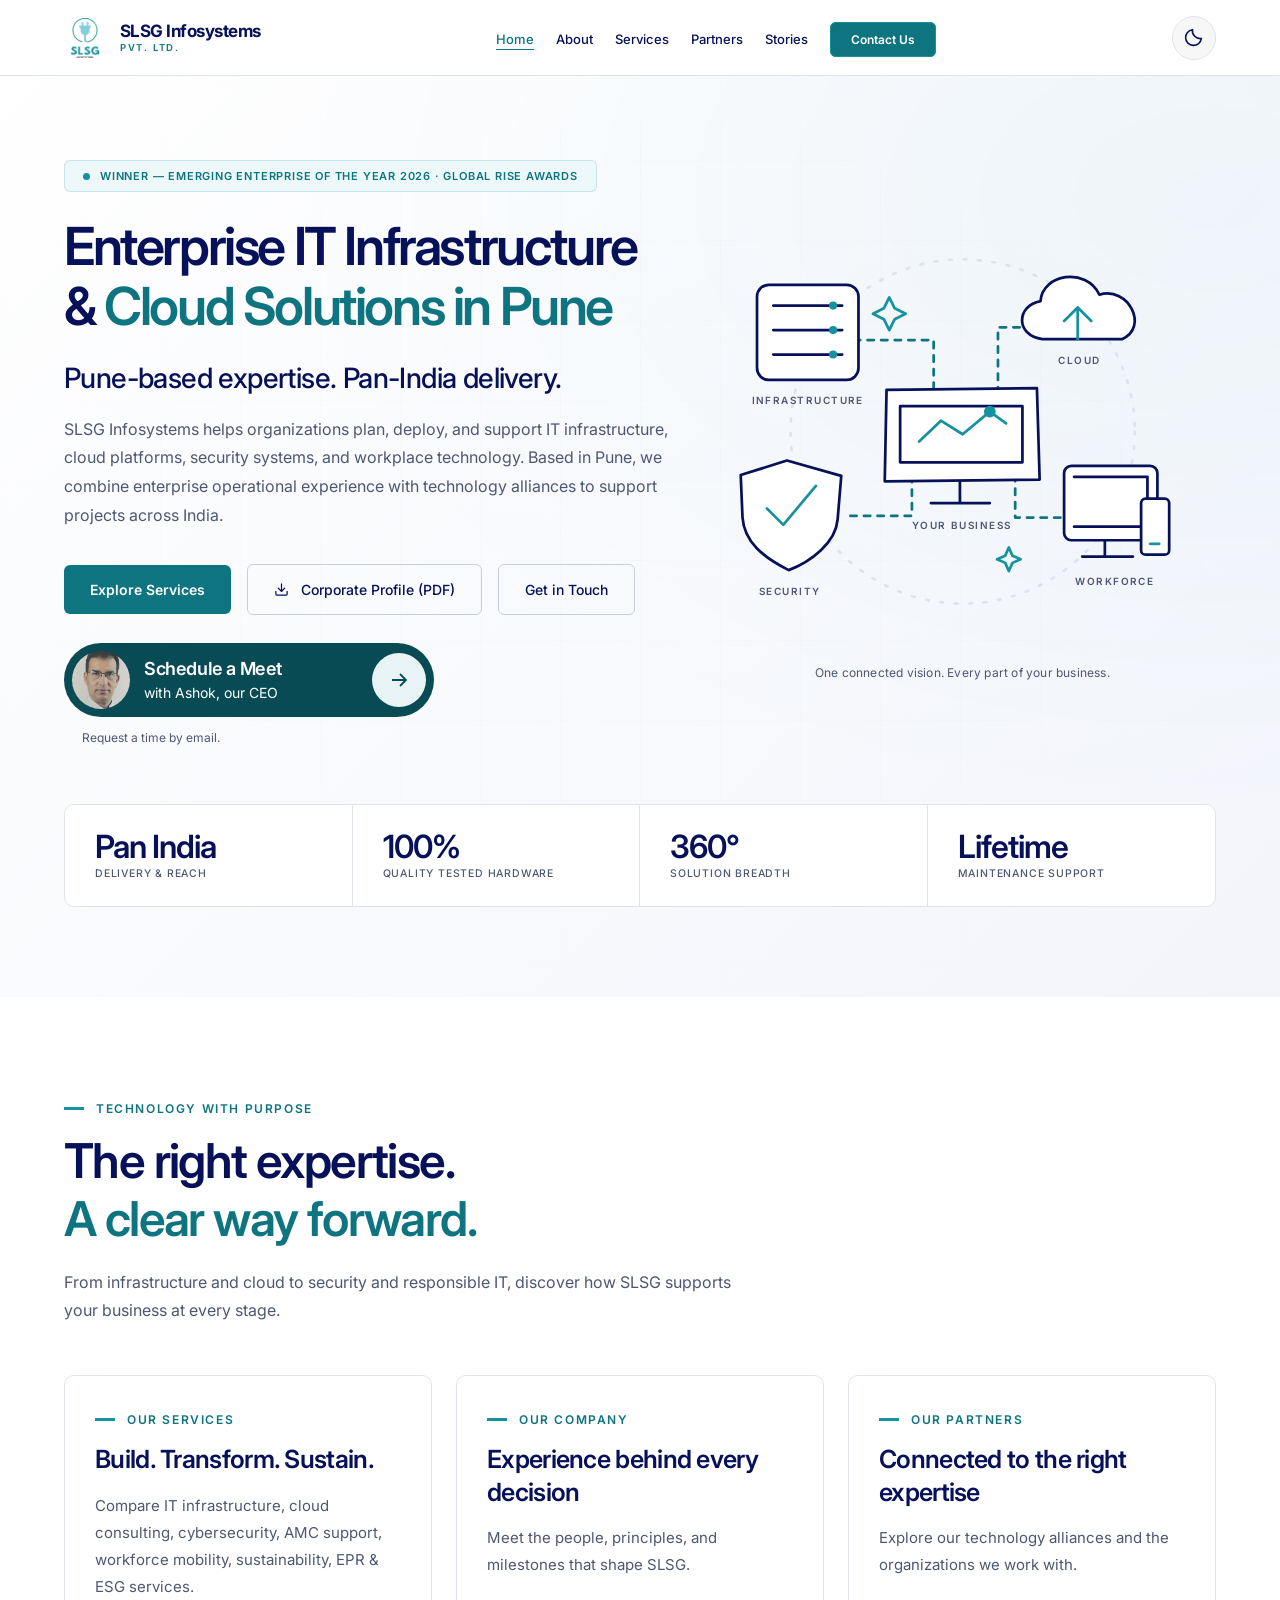
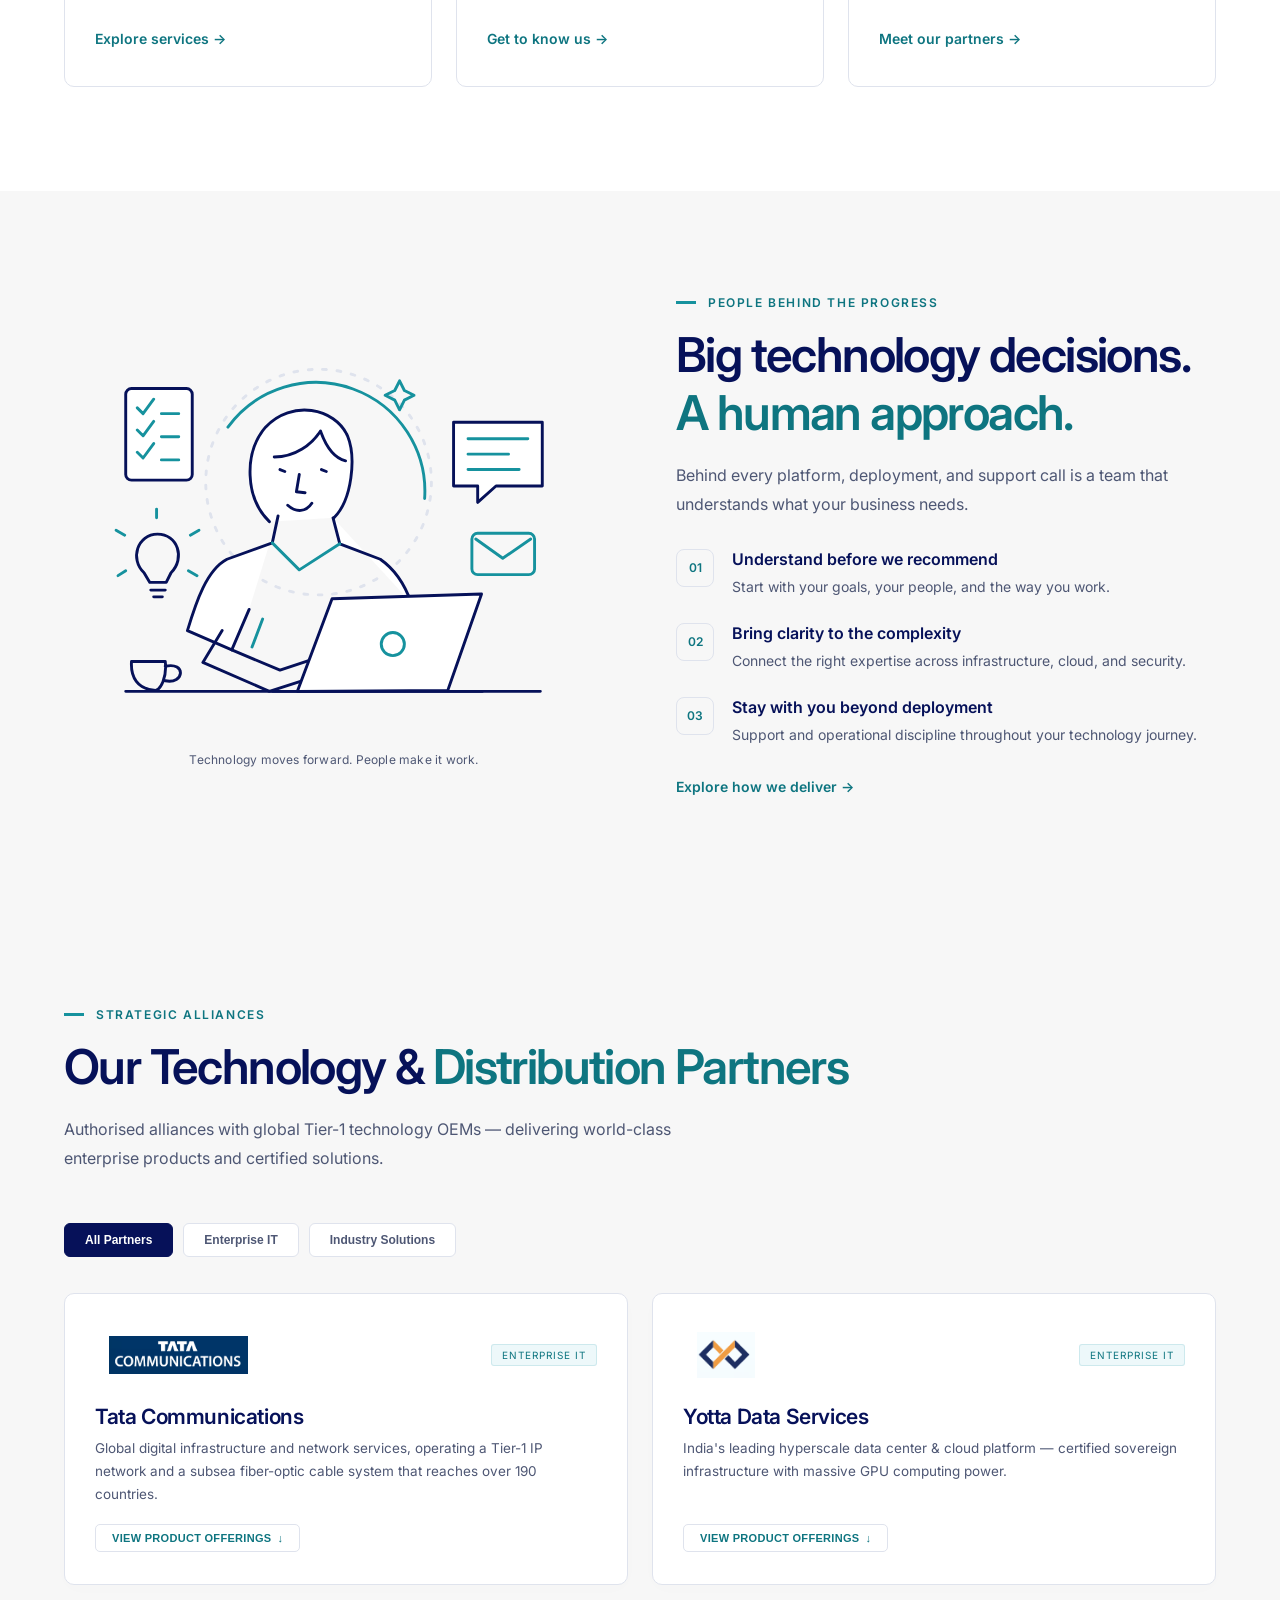
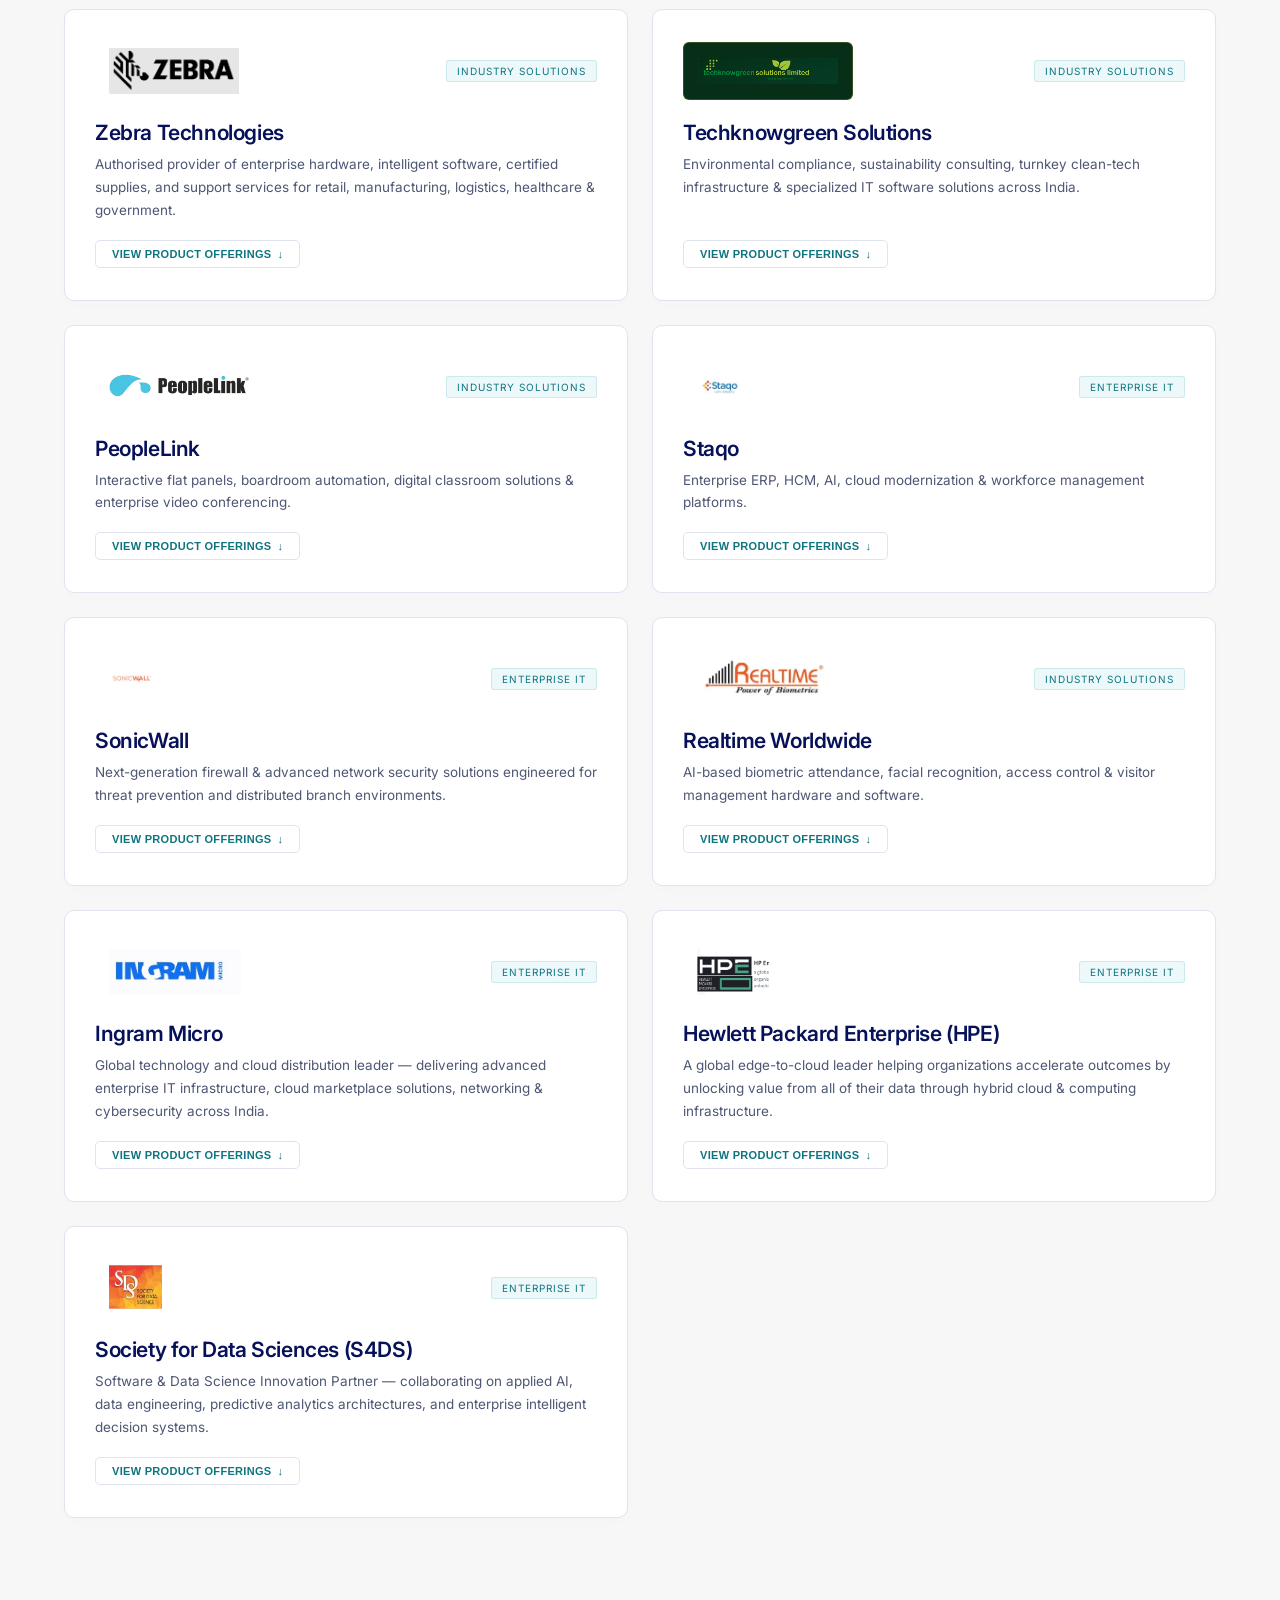
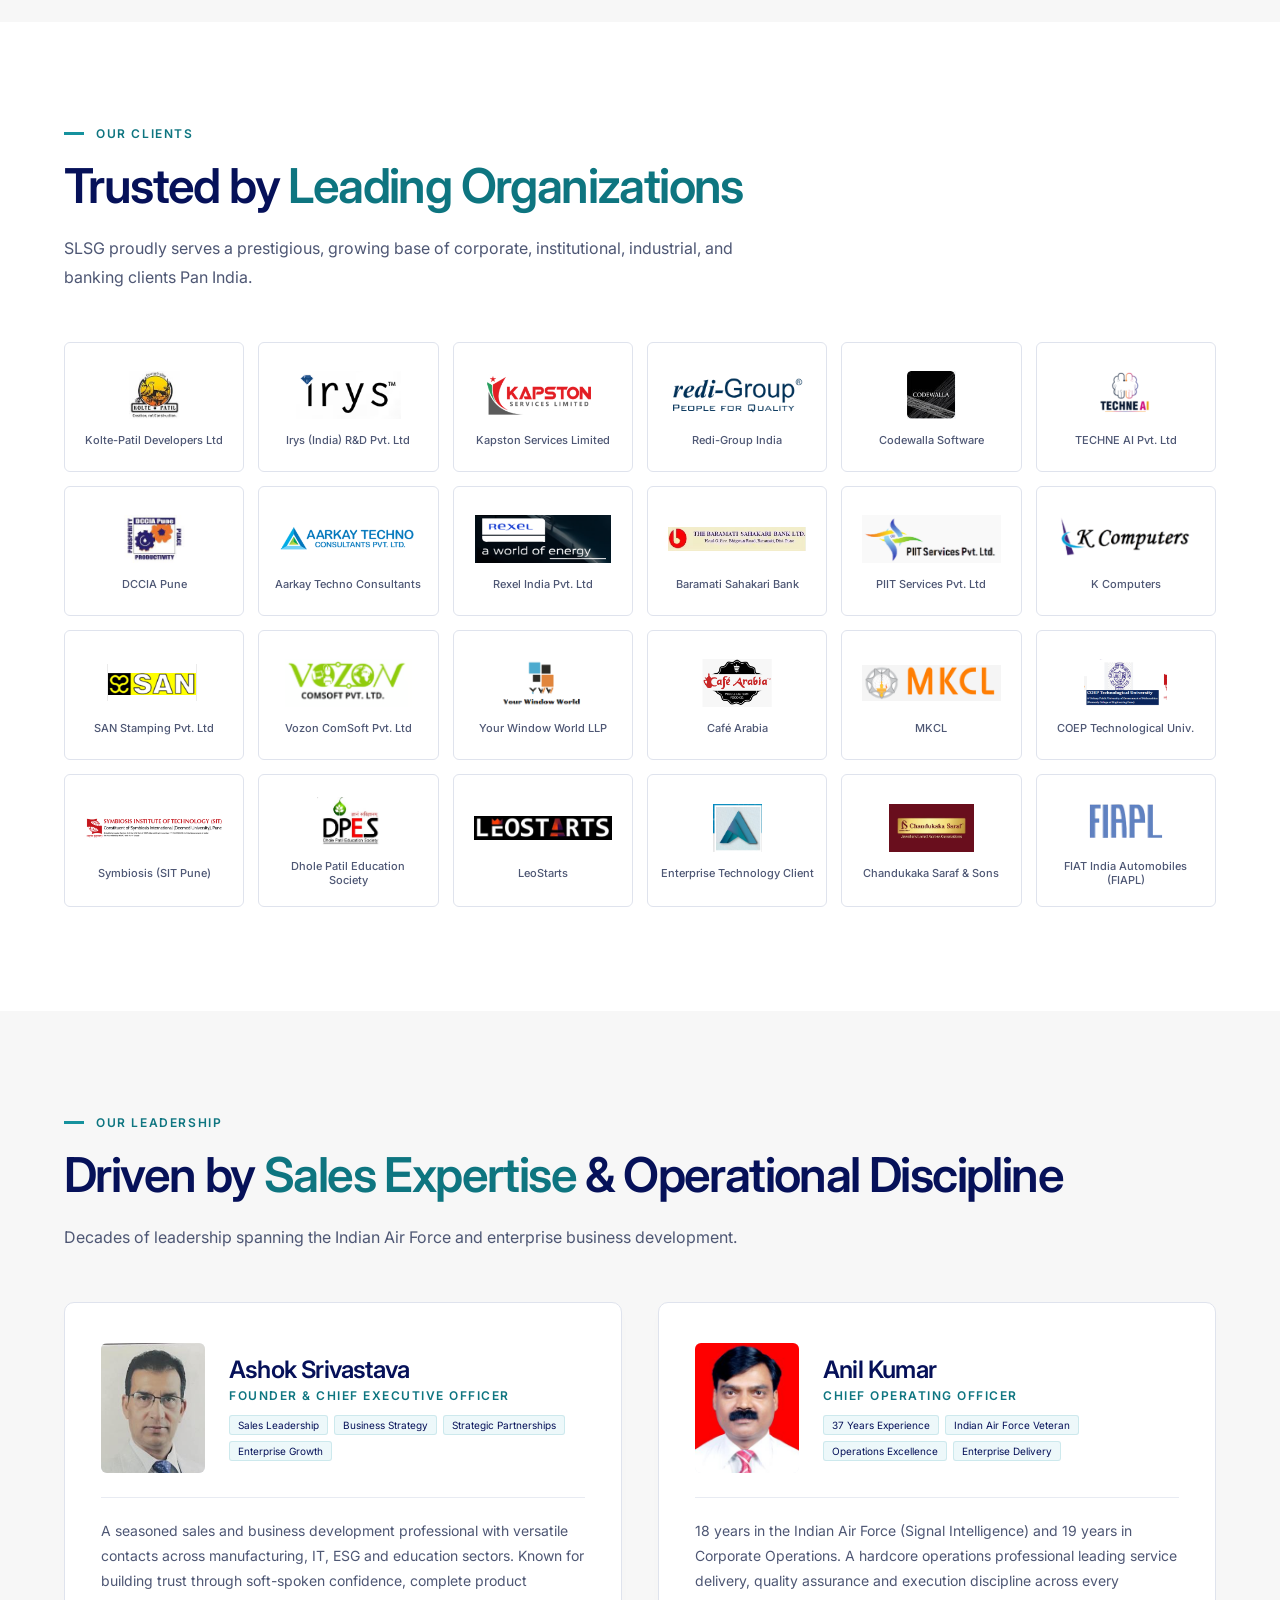
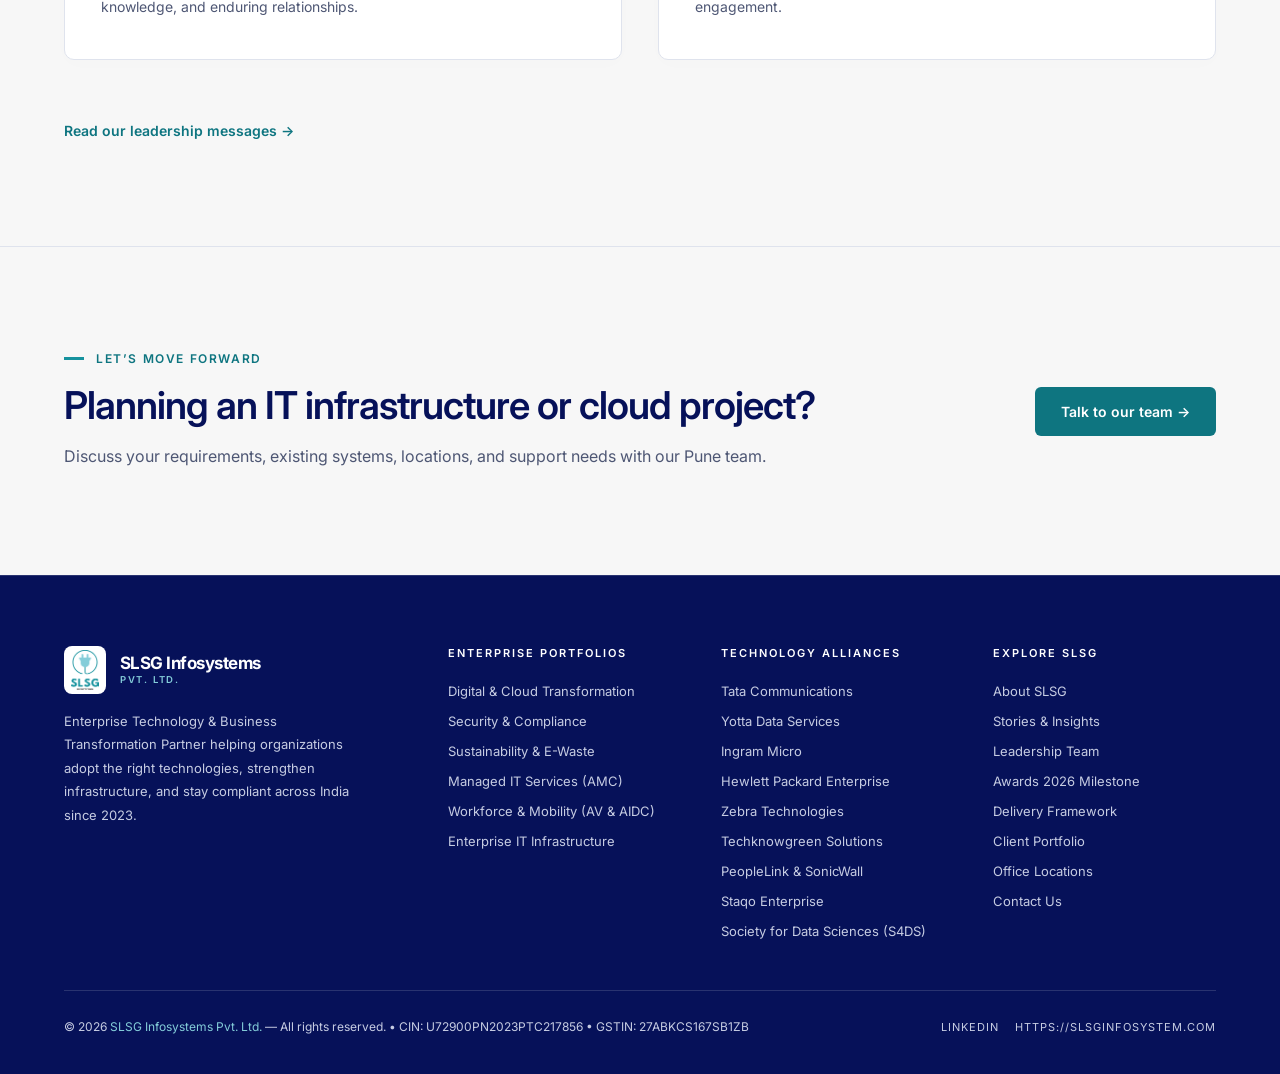
==== commit 0ae69106: "Updates based on latest company profile, optimse SEO" ====
--- a/index.html
+++ b/index.html
@@ -33,7 +33,26 @@
 <meta name="twitter:card" content="summary">
 <meta name="twitter:title" content="IT Infrastructure &amp; Cloud Services in Pune | SLSG Infosystems">
 <meta name="twitter:description" content="SLSG Infosystems provides enterprise IT infrastructure, cloud solutions, cybersecurity and managed IT services from Pune, with delivery across India.">
-<script type="application/ld+json">{"@context": "https://schema.org", "@graph": [{"@type": "Organization", "@id": "https://slsginfosystem.com/#organization", "name": "SLSG Infosystems Pvt. Ltd.", "url": "https://slsginfosystem.com/", "logo": "https://slsginfosystem.com/assets/logo/slsg-logo.png", "description": "Pune-based enterprise IT infrastructure, cloud, security, and managed IT services company serving organizations across India.", "email": "contact@slsginfosystem.com", "telephone": "+91-20-46035505", "address": [{"@type": "PostalAddress", "streetAddress": "412, B-Wing, Downtown – City Vista, Near World Trade Center, Kharadi", "addressLocality": "Pune", "addressRegion": "Maharashtra", "postalCode": "411014", "addressCountry": "IN"}, {"@type": "PostalAddress", "streetAddress": "Row House D, Rituparna Society, Utkarsh Society, Lane No. 6, Katraj", "addressLocality": "Pune", "addressRegion": "Maharashtra", "postalCode": "411046", "addressCountry": "IN"}]}, {"@type": "WebSite", "@id": "https://slsginfosystem.com/#website", "url": "https://slsginfosystem.com/", "name": "SLSG Infosystems", "publisher": {"@id": "https://slsginfosystem.com/#organization"}}, {"@type": "WebPage", "@id": "https://slsginfosystem.com/#webpage", "url": "https://slsginfosystem.com/", "name": "IT Infrastructure & Cloud Services in Pune | SLSG Infosystems", "description": "SLSG Infosystems provides enterprise IT infrastructure, cloud solutions, cybersecurity and managed IT services from Pune, with delivery across India.", "inLanguage": "en", "isPartOf": {"@id": "https://slsginfosystem.com/#website"}, "publisher": {"@id": "https://slsginfosystem.com/#organization"}}]}</script>
+<script type="application/ld+json">{"@context": "https://schema.org", "@graph": [{"@type": "Organization", "@id": "https://slsginfosystem.com/#organization", "name": "SLSG Infosystems Pvt. Ltd.", "url": "https://slsginfosystem.com/", "logo": "https://slsginfosystem.com/assets/logo/slsg-logo.png", "description": "Pune-based enterprise IT infrastructure, cloud, security, and managed IT services company serving organizations across India.", "email": "contact@slsginfosystem.com", "telephone": "+91-20-46035505", "address": [{"@type": "PostalAddress", "streetAddress": "412, B-Wing, Downtown \u2013 City Vista, Near World Trade Center, Kharadi", "addressLocality": "Pune", "addressRegion": "Maharashtra", "postalCode": "411014", "addressCountry": "IN"}, {"@type": "PostalAddress", "streetAddress": "Row House D, Rituparna Society, Utkarsh Society, Lane No. 6, Katraj", "addressLocality": "Pune", "addressRegion": "Maharashtra", "postalCode": "411046", "addressCountry": "IN"}], "legalName": "SLSG Infosystems Private Limited", "taxID": "27ABKCS167SB1ZB", "legalName": "SLSG Infosystems Private Limited", "taxID": "27ABKCS167SB1ZB", "legalName": "SLSG Infosystems Private Limited", "taxID": "27ABKCS167SB1ZB", "alternateName": ["SLSG Infosystems", "SLSG"], "sameAs": ["https://www.linkedin.com/company/slsginfosystems/"], "award": "Emerging Enterprise of the Year 2026 (Global RISE Awards by SMB Connect in association with DCCIA Pune)", "founder": [{"@type": "Person", "name": "Ashok Srivastava", "jobTitle": "Founder & CEO"}, {"@type": "Person", "name": "Anil Kumar", "jobTitle": "Chief Operating Officer"}], "areaServed": {"@type": "Country", "name": "India"}, "hasOfferCatalog": {"@type": "OfferCatalog", "name": "Enterprise Portfolios", "itemListElement": [{"@type": "Offer", "itemOffered": {"@type": "Service", "name": "Digital & Cloud Transformation", "description": "Sovereign GPU cloud, AI enablement, Yotta & Tata Communications hyperscale data centers, Kubernetes & multi-cloud migration."}}, {"@type": "Offer", "itemOffered": {"@type": "Service", "name": "Security & Compliance", "description": "High-definition CCTV surveillance, biometric access control, statutory compliance, fire NOC, and factory license approvals."}}, {"@type": "Offer", "itemOffered": {"@type": "Service", "name": "Sustainability & E-Waste", "description": "Certified corporate e-waste disposal, plastic & battery waste recycling, Extended Producer Responsibility (EPR) & ESG consulting."}}, {"@type": "Offer", "itemOffered": {"@type": "Service", "name": "Managed IT Services (AMC)", "description": "Comprehensive Annual Maintenance Contracts, resident engineers, 24/7 helpdesk SLA, and lifetime infrastructure maintenance."}}, {"@type": "Offer", "itemOffered": {"@type": "Service", "name": "Enterprise Workforce & Mobility", "description": "Barcode & AIDC scanners, mobile computers, boardroom automation, LED video walls, and time-attendance terminals."}}, {"@type": "Offer", "itemOffered": {"@type": "Service", "name": "Enterprise IT Infrastructure", "description": "Commercial laptops, desktops, enterprise rack/blade servers, SAN/NAS storage, and core networking hardware."}}]}}, {"@type": "WebSite", "@id": "https://slsginfosystem.com/#website", "url": "https://slsginfosystem.com/", "name": "SLSG Infosystems", "publisher": {"@id": "https://slsginfosystem.com/#organization"}}, {"@type": "WebPage", "@id": "https://slsginfosystem.com/#webpage", "url": "https://slsginfosystem.com/", "name": "IT Infrastructure & Cloud Services in Pune | SLSG Infosystems", "description": "SLSG Infosystems provides enterprise IT infrastructure, cloud solutions, cybersecurity and managed IT services from Pune, with delivery across India.", "inLanguage": "en", "isPartOf": {"@id": "https://slsginfosystem.com/#website"}, "publisher": {"@id": "https://slsginfosystem.com/#organization"}}, {"@type": "LocalBusiness", "@id": "https://slsginfosystem.com/#head-office", "name": "SLSG Infosystems Pvt. Ltd. \u2014 Head Office", "parentOrganization": {"@id": "https://slsginfosystem.com/#organization"}, "url": "https://slsginfosystem.com/contact.html#locations", "telephone": "+91-20-46035505", "email": "contact@slsginfosystem.com", "address": {"@type": "PostalAddress", "streetAddress": "412, B-Wing, Downtown \u2013 City Vista, Near World Trade Center, Kharadi", "addressLocality": "Pune", "addressRegion": "Maharashtra", "postalCode": "411014", "addressCountry": "IN"}, "geo": {"@type": "GeoCoordinates", "latitude": 18.5516, "longitude": 73.9351}, "openingHoursSpecification": {"@type": "OpeningHoursSpecification", "dayOfWeek": ["Monday", "Tuesday", "Wednesday", "Thursday", "Friday", "Saturday"], "opens": "09:30", "closes": "18:30"}}, {"@type": "LocalBusiness", "@id": "https://slsginfosystem.com/#branch-office", "name": "SLSG Infosystems Pvt. Ltd. \u2014 Branch Office", "parentOrganization": {"@id": "https://slsginfosystem.com/#organization"}, "url": "https://slsginfosystem.com/contact.html#locations", "telephone": "+91-9763034875", "email": "contact@slsginfosystem.com", "address": {"@type": "PostalAddress", "streetAddress": "Row House D, Rituparna Society, Utkarsh Society, Lane No. 6, Katraj", "addressLocality": "Pune", "addressRegion": "Maharashtra", "postalCode": "411046", "addressCountry": "IN"}, "geo": {"@type": "GeoCoordinates", "latitude": 18.4575, "longitude": 73.8677}}]}</script>
+<link rel="icon" type="image/x-icon" href="favicon.ico">
+<link rel="icon" type="image/png" sizes="32x32" href="assets/logo/favicon-32x32.png">
+<link rel="icon" type="image/png" sizes="16x16" href="assets/logo/favicon-16x16.png">
+<link rel="apple-touch-icon" sizes="180x180" href="assets/logo/apple-touch-icon.png">
+<meta name="robots" content="index, follow, max-snippet:-1, max-image-preview:large, max-video-preview:-1">
+<meta name="author" content="SLSG Infosystems Pvt. Ltd.">
+<meta property="og:locale" content="en_IN">
+<meta property="og:image" content="https://slsginfosystem.com/assets/logo/slsg-logo.png">
+<meta property="og:image:alt" content="SLSG Infosystems logo">
+<meta name="twitter:image" content="https://slsginfosystem.com/assets/logo/slsg-logo.png">
+<!-- Google tag (gtag.js) -->
+<script async src="https://www.googletagmanager.com/gtag/js?id=G-WZ0Q5E4KTD"></script>
+<script>
+  window.dataLayer = window.dataLayer || [];
+  function gtag(){dataLayer.push(arguments);}
+  gtag('js', new Date());
+
+  gtag('config', 'G-WZ0Q5E4KTD');
+</script>
 </head>
 <body>
 <a class="skip-link" href="#main-content">Skip to content</a>
@@ -62,7 +81,7 @@
     <span></span><span></span><span></span>
   </button>
   </div>
-</nav><div class="mobile-menu" id="mobileMenu"><button class="mobile-close" onclick="toggleMenu()" aria-label="Close Menu">&times;</button><a href="index.html">Home</a><a href="about.html">About</a><a href="services.html">Services</a><a href="#partners">Partners</a><a href="stories.html">Stories</a><a href="contact.html">Contact Us</a></div><main id="main-content" tabindex="-1"><section class="hero" id="home">
+</nav><div class="mobile-menu" id="mobileMenu"><button class="mobile-close" onclick="toggleMenu()" aria-label="Close Menu">&times;</button><a href="index.html">Home</a><a href="about.html">About</a><a href="services.html">Services</a><a href="#partners">Partners</a><a href="stories.html">Stories</a><a href="contact.html">Contact Us</a><a href="https://www.linkedin.com/company/slsginfosystems/" target="_blank" rel="noopener noreferrer">LinkedIn</a></div><main id="main-content" tabindex="-1"><section class="hero" id="home">
   <div class="hero-bg"></div>
   <div class="hero-grid"></div>
   <div class="hero-inner">
@@ -76,7 +95,7 @@
       <p>SLSG Infosystems helps organizations plan, deploy, and support IT infrastructure, cloud platforms, security systems, and workplace technology. Based in Pune, we combine enterprise operational experience with technology alliances to support projects across India.</p>
       <div class="hero-actions">
         <a href="services.html#services" class="btn-primary">Explore Services</a>
-        <a href="services.html#framework" class="btn-outline">Delivery Framework</a>
+        <a href="assets/docs/SLSG-Corporate-Profile-v1.4.pdf" class="btn-outline" download="SLSG-Corporate-Profile-v1.4.pdf"><svg width="15" height="15" viewBox="0 0 24 24" fill="none" stroke="currentColor" stroke-width="2" stroke-linecap="round" stroke-linejoin="round" style="margin-right:4px;vertical-align:-2px;"><path d="M21 15v4a2 2 0 0 1-2 2H5a2 2 0 0 1-2-2v-4"/><polyline points="7 10 12 15 17 10"/><line x1="12" y1="15" x2="12" y2="3"/></svg>Corporate Profile (PDF)</a>
         <a href="contact.html#contact" class="btn-outline">Get in Touch</a>
       </div>
 <div class="ceo-meeting"><a id="ceoBookingLink" class="ceo-meeting-button" href="mailto:ashok@slsginfosystem.com?subject=Meeting+request+with+Ashok+Srivastava+%E2%80%94+SLSG+Infosystems&amp;body=Hello+Ashok%2C%0A%0AI+would+like+to+request+a+meeting+to+discuss%3A%0A%0ACompany%3A%0ATopic%3A%0APreferred+dates+and+times+%28with+timezone%29%3A%0APhone%3A%0A%0AThank+you." aria-label="Request a meeting with Ashok Srivastava, Founder and CEO"><img src="assets/leadership/ashok-srivastava.jpg" alt="" width="76" height="76"><span class="ceo-meeting-copy"><strong>Schedule a Meet</strong><span>with Ashok, our CEO</span></span><span class="ceo-meeting-arrow" aria-hidden="true"><svg viewBox="0 0 24 24" fill="none" stroke="currentColor" stroke-width="1.8"><path d="M5 12h14m-6-6 6 6-6 6"/></svg></span></a><p>Request a time by email.</p></div>
@@ -474,6 +493,39 @@
       </div>
     </div>
 
+    <!-- 11. Society for Data Sciences (S4DS) -->
+    <div class="partner-card" data-category="enterprise-it">
+      <div class="partner-top">
+        <div class="partner-logo-box">
+          <img src="assets/partners/s4ds.jpg" alt="Society for Data Sciences (S4DS)" loading="lazy" decoding="async">
+        </div>
+        <span class="partner-vertical-tag">Enterprise IT</span>
+      </div>
+      <div class="partner-name">Society for Data Sciences (S4DS)</div>
+      <div class="partner-lob">Software &amp; Data Science Innovation Partner — collaborating on applied AI, data engineering, predictive analytics architectures, and enterprise intelligent decision systems.</div>
+      <button class="partner-toggle-btn" onclick="toggleOfferings(this)">
+        <span>View Product Offerings</span> &darr;
+      </button>
+      <div class="partner-offerings">
+        <div class="offering-group">
+          <strong>Applied AI &amp; Machine Learning:</strong>
+          <span>Enterprise AI enablement, neural architectures, LLM workflow integrations &amp; deep learning deployments</span>
+        </div>
+        <div class="offering-group">
+          <strong>Data Engineering &amp; Lakehouse:</strong>
+          <span>Scalable ETL pipelines, data lakehouse architecture, real-time data streaming &amp; warehousing</span>
+        </div>
+        <div class="offering-group">
+          <strong>Predictive Analytics &amp; Self-Service BI:</strong>
+          <span>Advanced business intelligence, diagnostic telemetry, forecasting models &amp; executive dashboards</span>
+        </div>
+        <div class="offering-group">
+          <strong>Research &amp; Data Governance:</strong>
+          <span>Collaborative industry R&amp;D, ethical AI governance frameworks &amp; algorithmic compliance validation</span>
+        </div>
+      </div>
+    </div>
+
   </div>
 </section><section class="clients-section" id="clients">
   <div class="section-label reveal">Our Clients</div>
@@ -592,8 +644,18 @@
       <div class="client-name">Enterprise Technology Client</div>
     </div>
 
+    <div class="client-card">
+      <div class="client-logo-box"><img src="assets/clients/chandukaka-saraf.png" alt="Chandukaka Saraf &amp; Sons" loading="lazy" decoding="async"></div>
+      <div class="client-name">Chandukaka Saraf &amp; Sons</div>
+    </div>
+
+    <div class="client-card">
+      <div class="client-logo-box"><img src="assets/clients/fiat.png" alt="FIAT India Automobiles" loading="lazy" decoding="async"></div>
+      <div class="client-name">FIAT India Automobiles (FIAPL)</div>
+    </div>
 
   </div>
+
 </section><section class="leadership" id="leadership">
   <div class="section-label reveal">Our Leadership</div>
   <h2 class="section-title reveal">Driven by <em>Sales Expertise</em> &amp; Operational Discipline</h2>
@@ -684,6 +746,7 @@
         <li><a href="#partners">Techknowgreen Solutions</a></li>
         <li><a href="#partners">PeopleLink &amp; SonicWall</a></li>
         <li><a href="#partners">Staqo Enterprise</a></li>
+        <li><a href="#partners">Society for Data Sciences (S4DS)</a></li>
       </ul>
     </div>
 
@@ -702,8 +765,8 @@
   </div>
 
   <div class="footer-bottom">
-    <p>&copy; 2026 <span>SLSG Infosystems Pvt. Ltd.</span> — All rights reserved.</p>
-    <p style="font-size:11px;letter-spacing:1px"><a href="https://slsginfosystem.com" style="color:inherit;text-decoration:none">HTTPS://SLSGINFOSYSTEM.COM</a></p>
+    <p>&copy; 2026 <span>SLSG Infosystems Pvt. Ltd.</span> — All rights reserved. &bull; CIN: U72900PN2023PTC217856 &bull; GSTIN: 27ABKCS167SB1ZB</p>
+    <p style="font-size:11px;letter-spacing:1px"><a href="https://www.linkedin.com/company/slsginfosystems/" target="_blank" rel="noopener noreferrer" style="color:inherit;text-decoration:none;margin-right:12px">LINKEDIN</a> <a href="https://slsginfosystem.com" style="color:inherit;text-decoration:none">HTTPS://SLSGINFOSYSTEM.COM</a></p>
   </div>
 </footer>
 <script src="assets/theme.js" defer></script>
--- a/assets/styles/theme.css
+++ b/assets/styles/theme.css
@@ -285,3 +285,125 @@
   .ceo-meeting-copy > span { font-size: 13px; }
   .ceo-meeting-arrow { width: 48px; height: 48px; }
 }
+
+  /* Phone Input Group with Country Code & Flag */
+  .phone-input-group {
+    display: flex;
+    align-items: stretch;
+    background: var(--dark2);
+    border: 1px solid var(--border);
+    border-radius: 4px;
+    overflow: hidden;
+    transition: border-color 0.2s, background 0.2s, box-shadow 0.2s;
+    width: 100%;
+    position: relative;
+  }
+  .phone-input-group:focus-within {
+    border-color: var(--accent);
+    background: var(--dark3);
+    box-shadow: 0 0 10px var(--border);
+  }
+  .country-picker {
+    position: relative;
+    display: flex;
+    align-items: center;
+    border-right: 1px solid var(--border);
+    background: rgba(255, 255, 255, 0.02);
+    flex-shrink: 0;
+    cursor: pointer;
+  }
+  .country-picker select {
+    position: absolute;
+    inset: 0;
+    width: 100%;
+    height: 100%;
+    opacity: 0;
+    cursor: pointer;
+    z-index: 2;
+    -webkit-appearance: none;
+    appearance: none;
+    border: none !important;
+    background: transparent !important;
+    padding: 0 !important;
+    box-shadow: none !important;
+  }
+  .country-display {
+    display: flex;
+    align-items: center;
+    gap: 6px;
+    padding: 0 12px;
+    pointer-events: none;
+    z-index: 1;
+    white-space: nowrap;
+    user-select: none;
+  }
+  .country-flag-img {
+    width: 20px;
+    height: 14px;
+    border-radius: 2px;
+    object-fit: cover;
+    box-shadow: 0 1px 3px rgba(0, 0, 0, 0.4);
+    display: inline-block;
+    flex-shrink: 0;
+  }
+  .country-flag {
+    font-size: 18px;
+    line-height: 1;
+    display: inline-block;
+  }
+  .country-code-text {
+    font-size: 13px;
+    font-weight: 500;
+    color: var(--accent);
+    font-family: 'Inter', sans-serif;
+    letter-spacing: 0.5px;
+  }
+  .country-arrow {
+    font-size: 9px;
+    color: var(--muted);
+    margin-left: 2px;
+  }
+  .phone-input-group input#formPhone {
+    border: none !important;
+    background: transparent !important;
+    box-shadow: none !important;
+    border-radius: 0 !important;
+    padding: 12px 14px !important;
+    flex: 1;
+    min-width: 0;
+    color: var(--white);
+    font-family: 'Inter', sans-serif;
+    font-size: 14px;
+    outline: none;
+  }
+  .phone-hint {
+    font-size: 11px;
+    color: var(--muted);
+    font-family: 'Inter', sans-serif;
+    letter-spacing: 0.3px;
+    display: flex;
+    justify-content: space-between;
+    align-items: center;
+    transition: color 0.2s;
+  }
+  .phone-hint.valid {
+    color: var(--brand-strong);
+  }
+  .phone-hint.error {
+    color: #e25c5c;
+  }
+  .form-group.has-error input,
+  .form-group.has-error textarea,
+  .form-group.has-error select,
+  .form-group.has-error .phone-input-group {
+    border-color: #e25c5c !important;
+    background: rgba(226, 92, 92, 0.08) !important;
+    box-shadow: 0 0 10px rgba(226, 92, 92, 0.25) !important;
+  }
+  .form-group.has-error label {
+    color: #e25c5c !important;
+  }
+
+.phone-input-group { background: var(--surface); border-radius: 6px; }
+.phone-input-group input#formPhone { color: var(--navy); }
+@media (max-width: 768px) { .phone-input-group input#formPhone { font-size: 16px; } }
